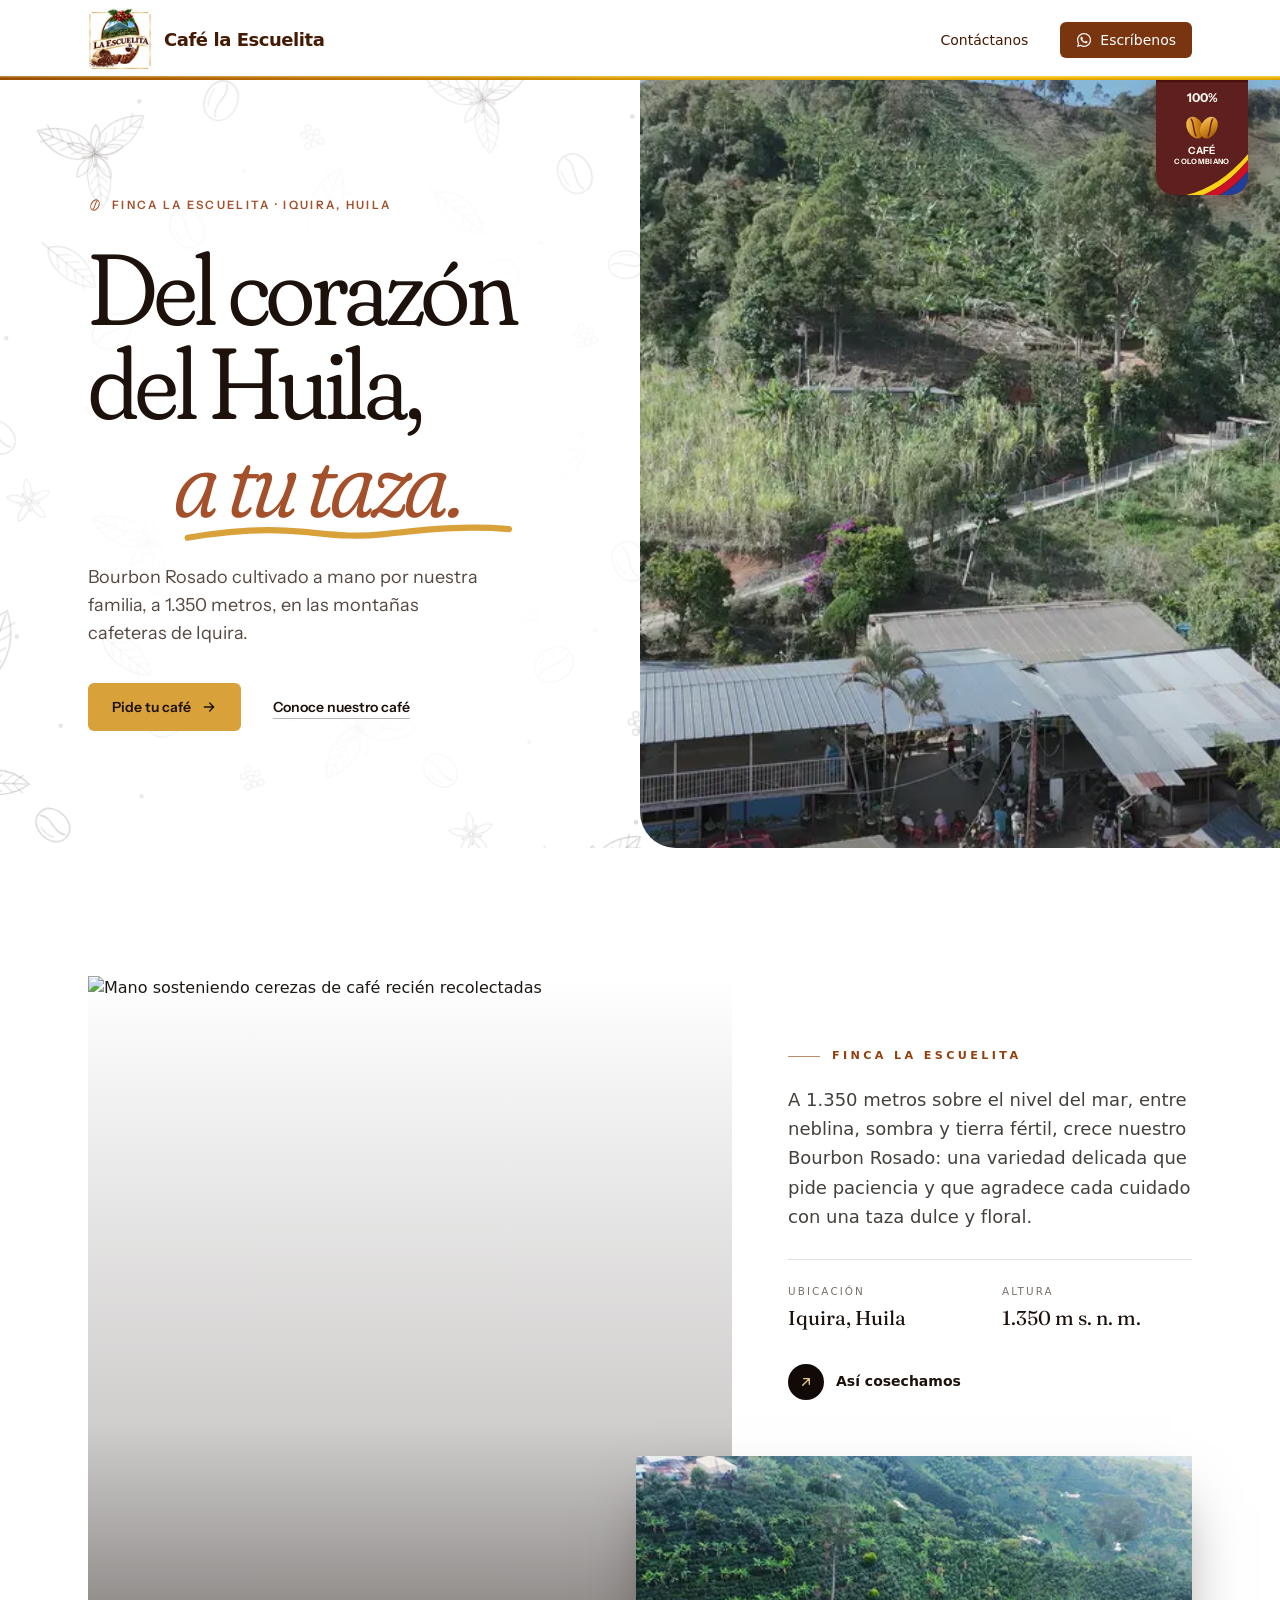
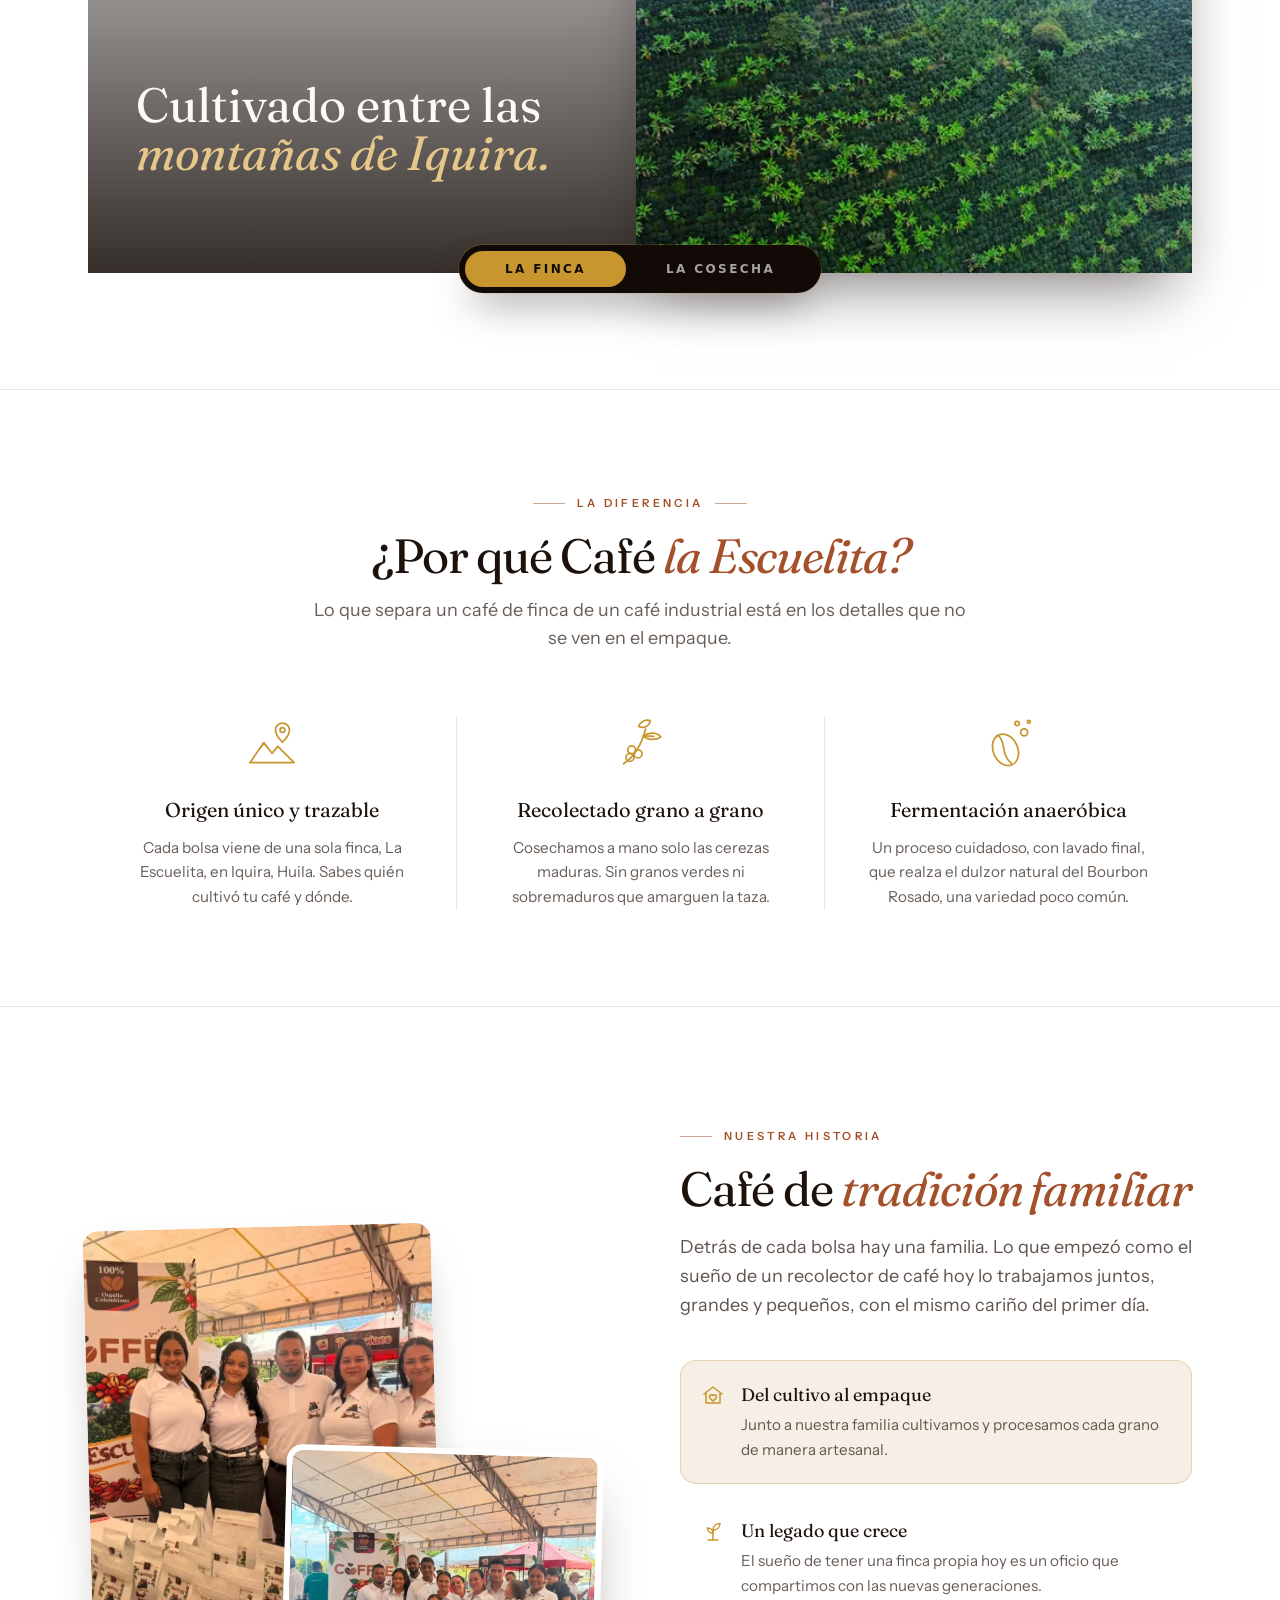
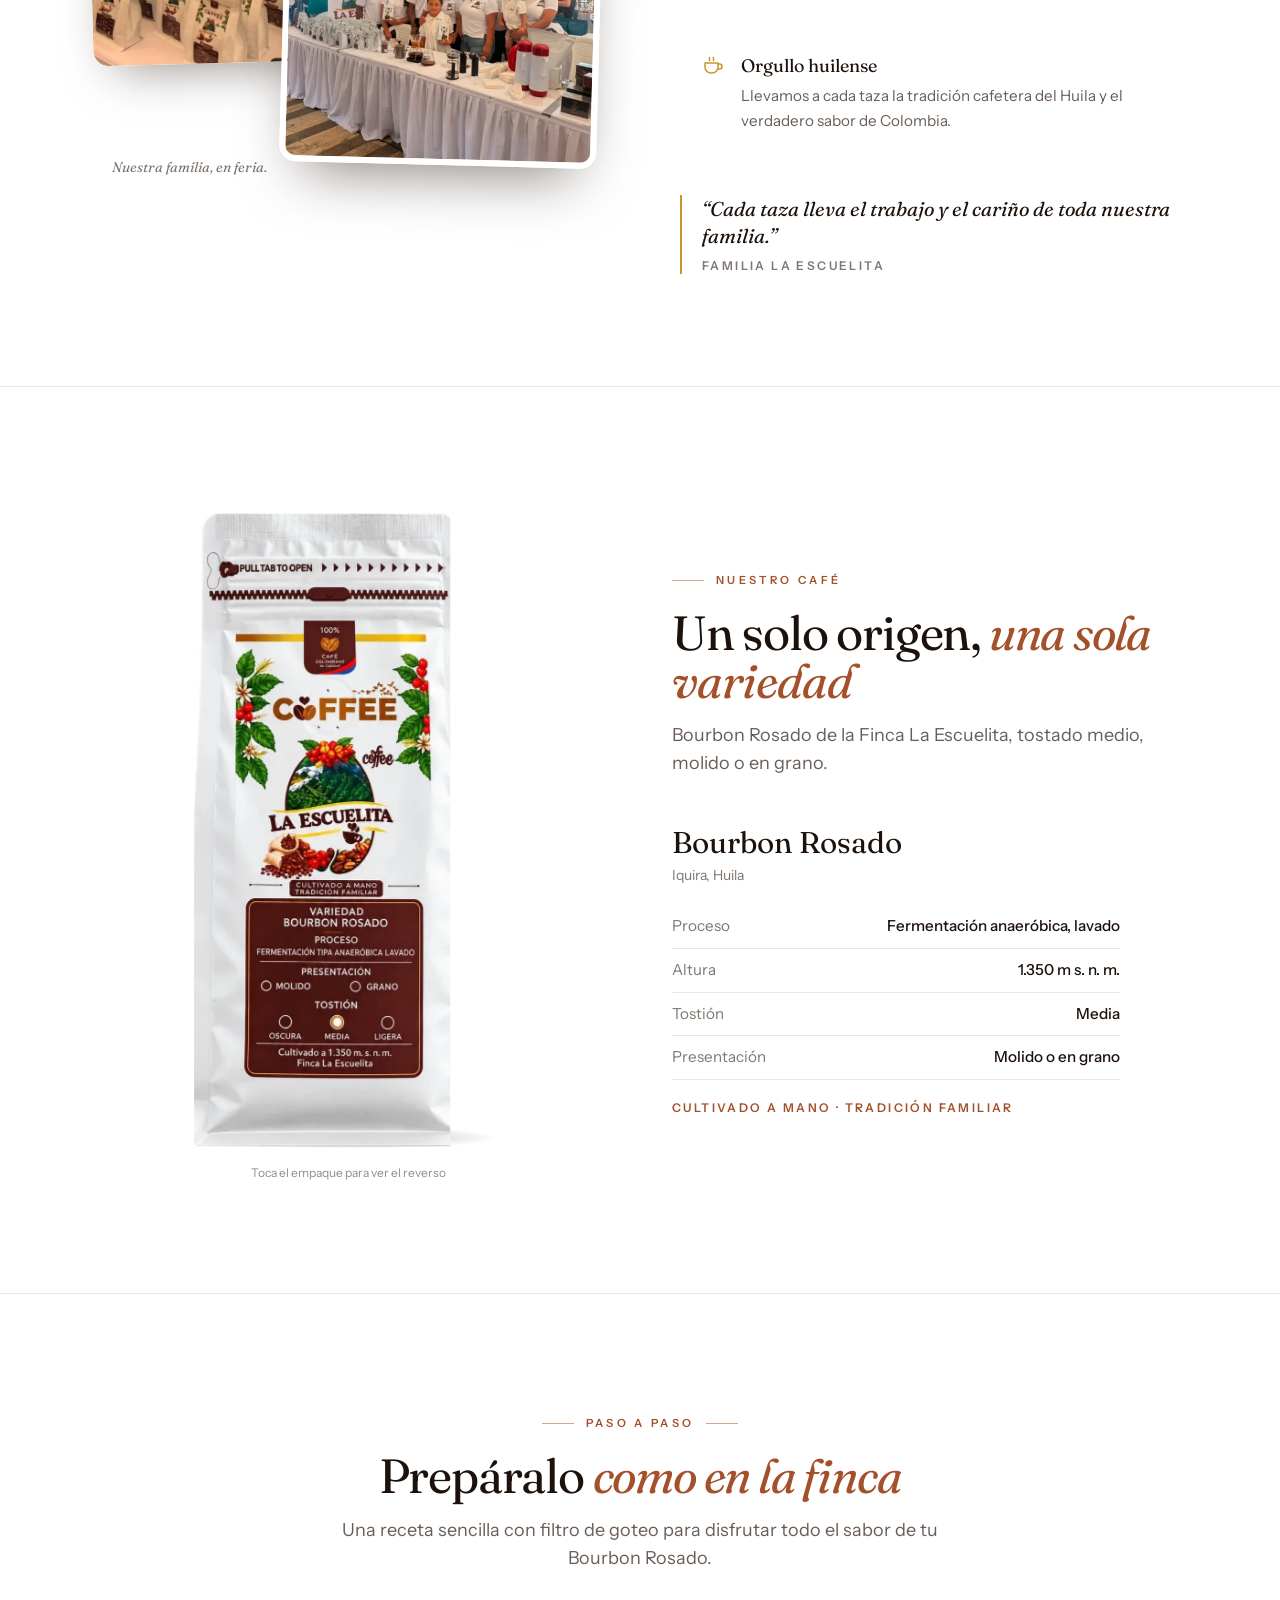
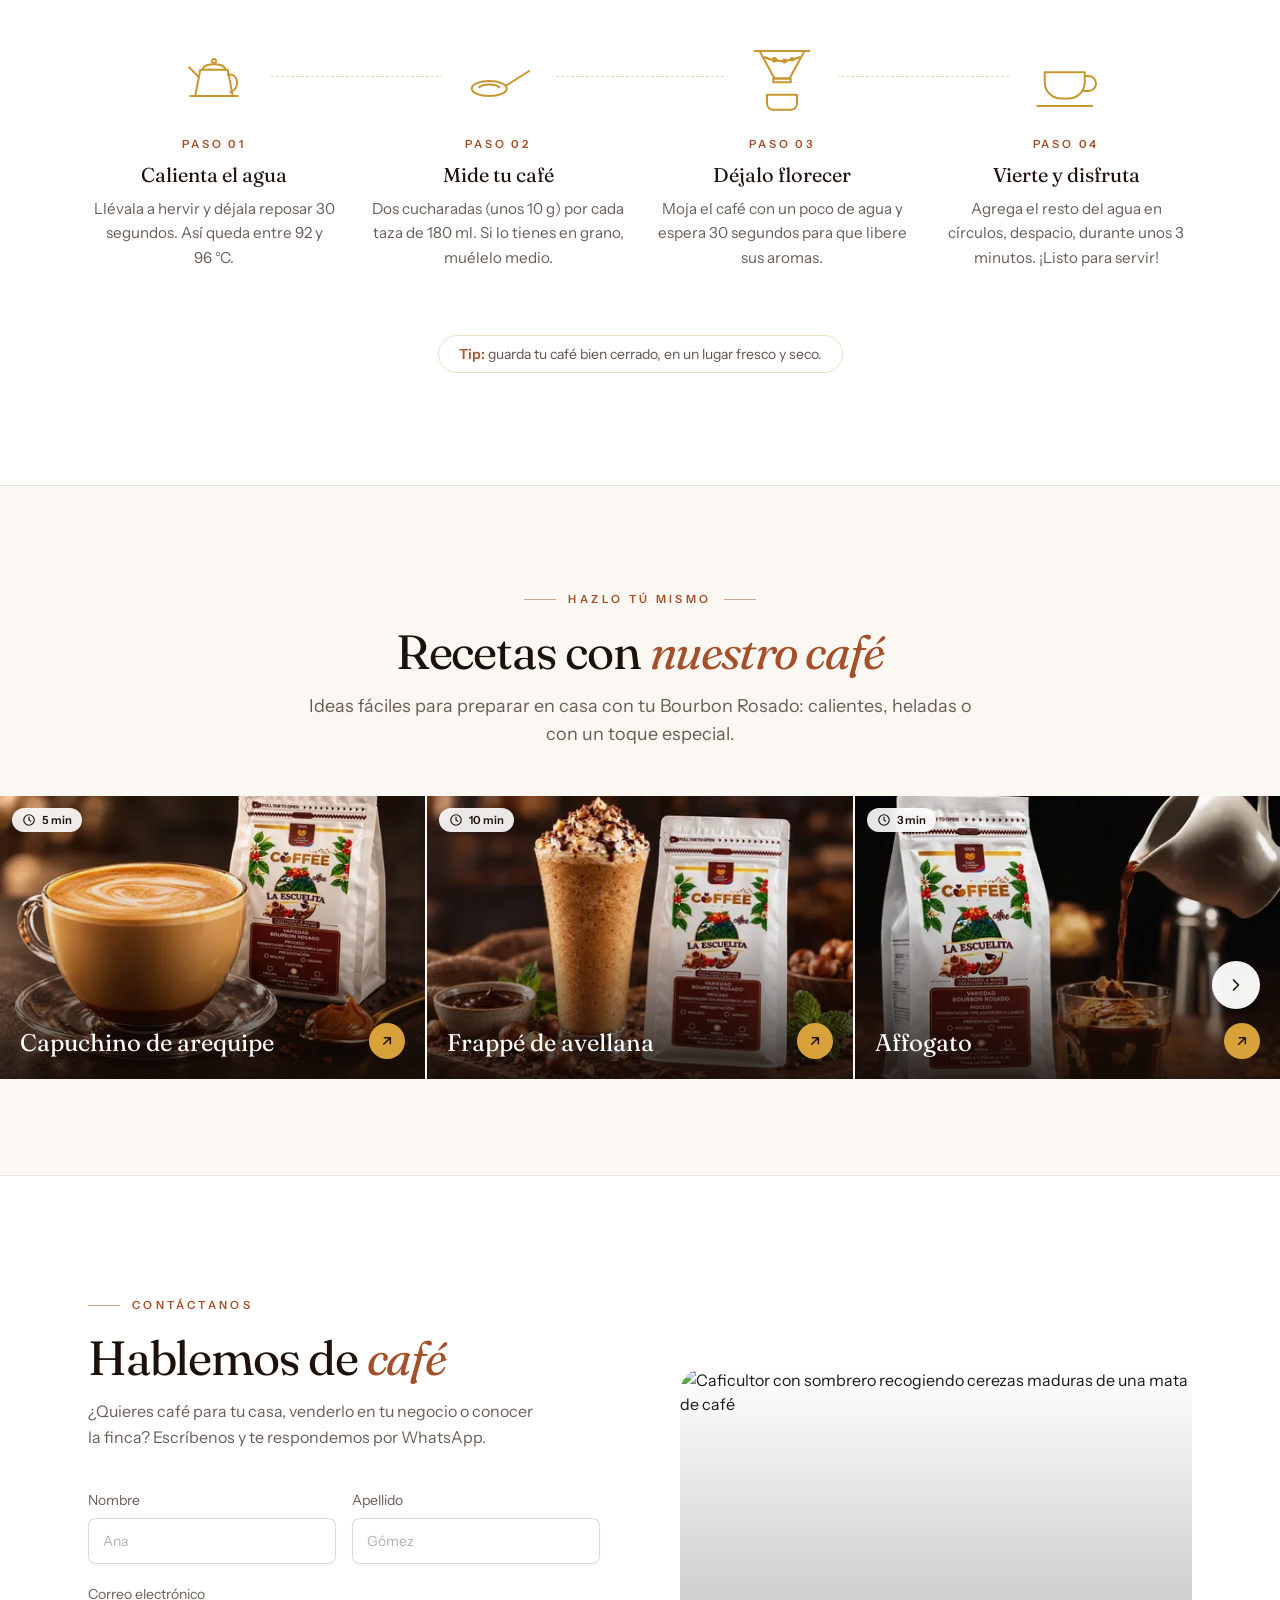
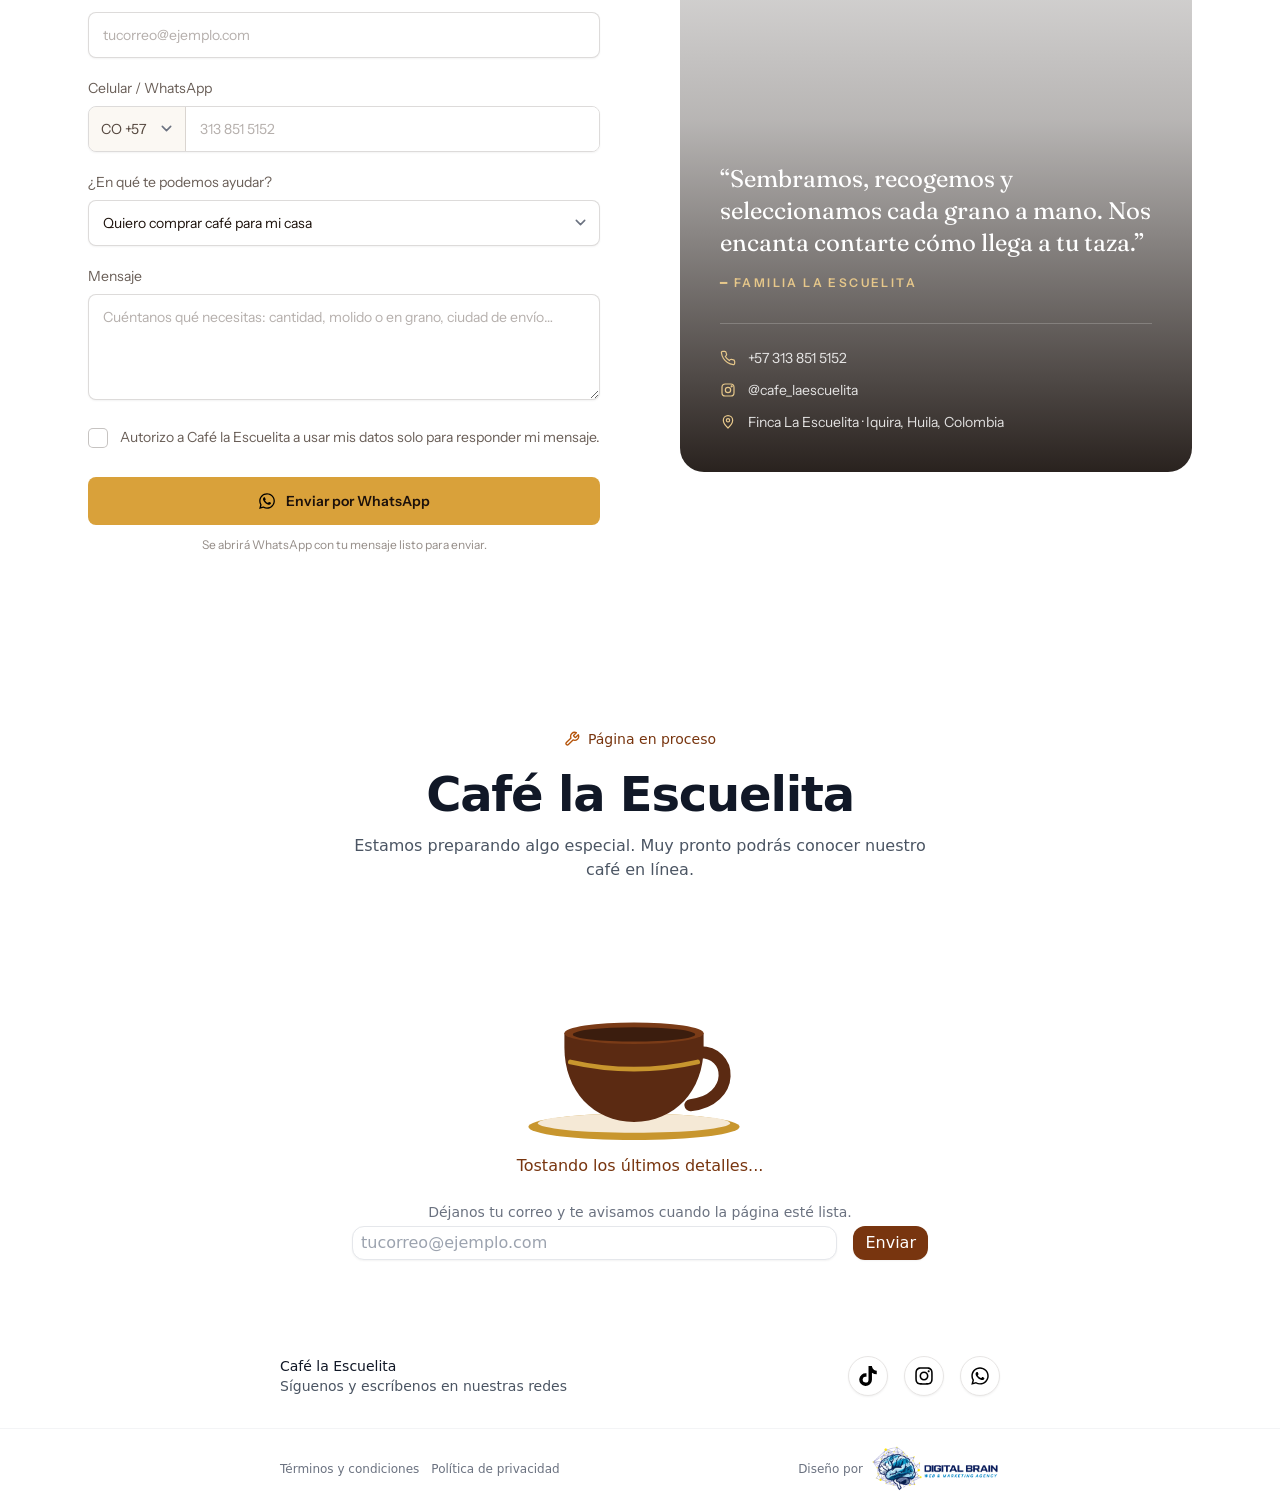
==== plantilla la escuelita/public/index.html @ 867473be "feat: sección "Contáctanos" con formulario y enlace en el menú - Nueva sección después de las receta" ====
<!doctype html>
<html lang="es">

<head>
    <meta charset="utf-8" />
    <meta name="viewport" content="width=device-width,initial-scale=1" />
    <title>Café la Escuelita — Página en proceso</title>
    <meta name="description"
        content="Café la Escuelita. Nuestra página está en proceso, muy pronto estaremos en línea." />
    <meta name="theme-color" content="#78350f" />
    <link rel="canonical" href="https://cafelaescuelita.site/" />
    <link rel="icon" type="image/png" href="./assets/images/favicon.png?v=e731b4c83d" />
    <link rel="apple-touch-icon" href="./assets/images/apple-touch-icon.png?v=aecf07cb11" />

    <!-- Vista previa al compartir el enlace (WhatsApp, Facebook, etc.) -->
    <meta property="og:type" content="website" />
    <meta property="og:locale" content="es_CO" />
    <meta property="og:site_name" content="Café la Escuelita" />
    <meta property="og:title" content="Café la Escuelita — Del corazón del Huila, a tu taza" />
    <meta property="og:description"
        content="Bourbon Rosado cultivado a mano por nuestra familia, a 1.350 metros, en las montañas cafeteras de Iquira, Huila." />
    <meta property="og:url" content="https://cafelaescuelita.site/" />
    <meta property="og:image" content="https://cafelaescuelita.site/assets/images/compartir.jpg" />
    <meta property="og:image:width" content="1200" />
    <meta property="og:image:height" content="630" />
    <meta name="twitter:card" content="summary_large_image" />

    <!-- CSS compilado con Tailwind (fuente: src/estilos.css → python construir.py) -->
    <link rel="stylesheet" href="./assets/css/estilos.css?v=1a3b6c1ccb" />

    <link rel="preconnect" href="https://images.unsplash.com" />
    <link rel="preconnect" href="https://fonts.googleapis.com" />
    <link rel="preconnect" href="https://fonts.gstatic.com" crossorigin />
    <link
        href="https://fonts.googleapis.com/css2?family=Fraunces:ital,opsz,wght,SOFT,WONK@0,9..144,300..700,0..100,0..1;1,9..144,300..600,0..100,0..1&family=Instrument+Sans:wght@400..700&display=swap"
        rel="stylesheet" />
    <!-- Imagen fija del video del banner: se pide de primera -->
    <link rel="preload" as="image" type="image/webp" fetchpriority="high" href="./assets/images/finca-video-poster.webp?v=b4d211dda1" />
</head>

<body
    class="antialiased text-stone-900 min-h-screen flex flex-col relative overflow-x-hidden bg-white">
    <!-- Barra de navegación -->
    <header class="sticky top-0 z-50 bg-white/90 backdrop-blur-md">
        <!-- Franja dorada, como la del empaque -->
        <div class="franja-dorada absolute inset-x-0 bottom-0 h-1" aria-hidden="true"></div>
        <nav class="mx-auto flex max-w-6xl items-center justify-between px-6 py-2">
            <a href="./" class="flex items-center gap-3" aria-label="Café la Escuelita, inicio">
                <img src="./assets/images/logo-web.webp?v=3f88972a7d" width="160" height="160" alt="Logo de Café la Escuelita"
                    class="h-14 w-14 object-contain mix-blend-multiply md:h-16 md:w-16" />
                <span class="hidden text-lg font-bold tracking-tight text-amber-950 sm:block">Café la Escuelita</span>
            </a>
            <div class="flex items-center gap-5 sm:gap-8">
                <a href="#contacto" class="text-sm font-medium text-amber-950 transition-colors hover:text-terracota-600">Contáctanos</a>
                <a href="https://wa.me/573138515152?text=Hola%2C%20quiero%20informaci%C3%B3n%20sobre%20Caf%C3%A9%20la%20Escuelita"
                    target="_blank" rel="noopener"
                    class="inline-flex items-center gap-2 rounded-md bg-amber-900 px-4 py-2 text-sm font-medium text-white transition-colors hover:bg-espresso-900">
                    <svg class="h-4 w-4" viewBox="0 0 448 512" fill="currentColor" aria-hidden="true">
                        <path
                            d="M380.9 97.1C339 55.1 283.2 32 223.9 32c-122.4 0-222 99.6-222 222 0 39.1 10.2 77.3 29.6 111L0 480l117.7-30.9c32.4 17.7 68.9 27 106.1 27h.1c122.3 0 224.1-99.6 224.1-222 0-59.3-25.2-115-67.1-157zm-157 341.6c-33.2 0-65.7-8.9-94-25.7l-6.7-4-69.8 18.3L72 359.2l-4.4-7c-18.5-29.4-28.2-63.3-28.2-98.2 0-101.7 82.8-184.5 184.6-184.5 49.3 0 95.6 19.2 130.4 54.1 34.8 34.9 56.2 81.2 56.1 130.5 0 101.8-84.9 184.6-186.6 184.6zm101.2-138.2c-5.5-2.8-32.8-16.2-37.9-18-5.1-1.9-8.8-2.8-12.5 2.8-3.7 5.6-14.3 18-17.6 21.8-3.2 3.7-6.5 4.2-12 1.4-32.6-16.3-54-29.1-75.5-66-5.7-9.8 5.7-9.1 16.3-30.3 1.8-3.7.9-6.9-.5-9.7-1.4-2.8-12.5-30.1-17.1-41.2-4.5-10.8-9.1-9.3-12.5-9.5-3.2-.2-6.9-.2-10.6-.2-3.7 0-9.7 1.4-14.8 6.9-5.1 5.6-19.4 19-19.4 46.3 0 27.3 19.9 53.7 22.6 57.4 2.8 3.7 39.1 59.7 94.8 83.8 35.2 15.2 49 16.5 66.6 13.9 10.7-1.6 32.8-13.4 37.4-26.4 4.6-13 4.6-24.1 3.2-26.4-1.3-2.5-5-3.9-10.5-6.6z" />
                    </svg>
                    Escríbenos
                </a>
            </div>
        </nav>
    </header>

    <!-- Banner principal -->
    <section aria-labelledby="hero-titulo" class="relative isolate overflow-hidden bg-white font-texto text-espresso-900">
        <!-- Fondo: granos, hojas y flores de café dibujados a línea -->
        <svg class="pointer-events-none absolute inset-0 -z-10 h-full w-full text-espresso-900/[0.2]" aria-hidden="true">
            <defs>
                <pattern id="patron-cafe" width="290" height="290" patternUnits="userSpaceOnUse" patternTransform="rotate(-8) scale(1.35)">
                    <g fill="none" stroke="currentColor" stroke-width="1" stroke-linecap="round" stroke-linejoin="round"><g transform="translate(62 64) rotate(0) scale(1)"><g transform="translate(0 0) rotate(-150) scale(0.85)"><path d="M0 0C10 -15 34 -17 54 0C34 15 10 13 0 0Z" /><path d="M-7 0L51 0" /><path d="M10 0Q15 -5 19 -8 M10 0Q15 5 19 8 M20 0Q25 -5 29 -8 M20 0Q25 5 29 8 M30 0Q35 -5 39 -8 M30 0Q35 5 39 8 M39 0Q44 -5 48 -8 M39 0Q44 5 48 8" opacity=".7" /></g><g transform="translate(0 0) rotate(-30) scale(0.85)"><path d="M0 0C10 -15 34 -17 54 0C34 15 10 13 0 0Z" /><path d="M-7 0L51 0" /><path d="M10 0Q15 -5 19 -8 M10 0Q15 5 19 8 M20 0Q25 -5 29 -8 M20 0Q25 5 29 8 M30 0Q35 -5 39 -8 M30 0Q35 5 39 8 M39 0Q44 -5 48 -8 M39 0Q44 5 48 8" opacity=".7" /></g><g transform="translate(0 0) rotate(90) scale(0.75)"><path d="M0 0C10 -15 34 -17 54 0C34 15 10 13 0 0Z" /><path d="M-7 0L51 0" /><path d="M10 0Q15 -5 19 -8 M10 0Q15 5 19 8 M20 0Q25 -5 29 -8 M20 0Q25 5 29 8 M30 0Q35 -5 39 -8 M30 0Q35 5 39 8 M39 0Q44 -5 48 -8 M39 0Q44 5 48 8" opacity=".7" /></g><g transform="translate(0 0) rotate(10) scale(0.9)"><path transform="rotate(0)" d="M0 -3C5 -8 5 -18 0 -24C-5 -18-5 -8 0 -3Z" /><path transform="rotate(72)" d="M0 -3C5 -8 5 -18 0 -24C-5 -18-5 -8 0 -3Z" /><path transform="rotate(144)" d="M0 -3C5 -8 5 -18 0 -24C-5 -18-5 -8 0 -3Z" /><path transform="rotate(216)" d="M0 -3C5 -8 5 -18 0 -24C-5 -18-5 -8 0 -3Z" /><path transform="rotate(288)" d="M0 -3C5 -8 5 -18 0 -24C-5 -18-5 -8 0 -3Z" /><path transform="rotate(36)" d="M0 -2L0 -9" /><circle transform="rotate(36)" cx="0" cy="-10" r="1" /><path transform="rotate(108)" d="M0 -2L0 -9" /><circle transform="rotate(108)" cx="0" cy="-10" r="1" /><path transform="rotate(180)" d="M0 -2L0 -9" /><circle transform="rotate(180)" cx="0" cy="-10" r="1" /><path transform="rotate(252)" d="M0 -2L0 -9" /><circle transform="rotate(252)" cx="0" cy="-10" r="1" /><path transform="rotate(324)" d="M0 -2L0 -9" /><circle transform="rotate(324)" cx="0" cy="-10" r="1" /><circle r="2.2" /></g></g><g transform="translate(160 38) rotate(32) scale(1)"><path d="M0 -15C9 -15 12 -6 12 0S9 15 0 15-12 6-12 0-9 -15 0 -15Z" /><path d="M-1 -13C5 -6-5 5 1 13" /><path d="M-8 -6C-9 -2-9 3-7 7" opacity=".6" /></g><g transform="translate(222 74) rotate(0) scale(1)"><circle cx="0" cy="0" r="2.3" /><circle cx="5" cy="-3" r="2.3" /><circle cx="-5" cy="-2" r="2.3" /><circle cx="2" cy="5" r="2.3" /><circle cx="-3" cy="6" r="2.3" /><circle cx="7" cy="4" r="2.3" /><circle cx="-1" cy="-7" r="2.3" /></g><g transform="translate(214 150) rotate(-62) scale(1.05)"><path d="M0 0C10 -15 34 -17 54 0C34 15 10 13 0 0Z" /><path d="M-7 0L51 0" /><path d="M10 0Q15 -5 19 -8 M10 0Q15 5 19 8 M20 0Q25 -5 29 -8 M20 0Q25 5 29 8 M30 0Q35 -5 39 -8 M30 0Q35 5 39 8 M39 0Q44 -5 48 -8 M39 0Q44 5 48 8" opacity=".7" /></g><g transform="translate(122 128) rotate(-18) scale(1)"><path d="M0 -15C9 -15 12 -6 12 0S9 15 0 15-12 6-12 0-9 -15 0 -15Z" /><path d="M-1 -13C5 -6-5 5 1 13" /><path d="M-8 -6C-9 -2-9 3-7 7" opacity=".6" /></g><g transform="translate(196 222) rotate(160) scale(0.95)"><g transform="translate(0 0) rotate(-150) scale(0.85)"><path d="M0 0C10 -15 34 -17 54 0C34 15 10 13 0 0Z" /><path d="M-7 0L51 0" /><path d="M10 0Q15 -5 19 -8 M10 0Q15 5 19 8 M20 0Q25 -5 29 -8 M20 0Q25 5 29 8 M30 0Q35 -5 39 -8 M30 0Q35 5 39 8 M39 0Q44 -5 48 -8 M39 0Q44 5 48 8" opacity=".7" /></g><g transform="translate(0 0) rotate(-30) scale(0.85)"><path d="M0 0C10 -15 34 -17 54 0C34 15 10 13 0 0Z" /><path d="M-7 0L51 0" /><path d="M10 0Q15 -5 19 -8 M10 0Q15 5 19 8 M20 0Q25 -5 29 -8 M20 0Q25 5 29 8 M30 0Q35 -5 39 -8 M30 0Q35 5 39 8 M39 0Q44 -5 48 -8 M39 0Q44 5 48 8" opacity=".7" /></g><g transform="translate(0 0) rotate(90) scale(0.75)"><path d="M0 0C10 -15 34 -17 54 0C34 15 10 13 0 0Z" /><path d="M-7 0L51 0" /><path d="M10 0Q15 -5 19 -8 M10 0Q15 5 19 8 M20 0Q25 -5 29 -8 M20 0Q25 5 29 8 M30 0Q35 -5 39 -8 M30 0Q35 5 39 8 M39 0Q44 -5 48 -8 M39 0Q44 5 48 8" opacity=".7" /></g><g transform="translate(0 0) rotate(10) scale(0.9)"><path transform="rotate(0)" d="M0 -3C5 -8 5 -18 0 -24C-5 -18-5 -8 0 -3Z" /><path transform="rotate(72)" d="M0 -3C5 -8 5 -18 0 -24C-5 -18-5 -8 0 -3Z" /><path transform="rotate(144)" d="M0 -3C5 -8 5 -18 0 -24C-5 -18-5 -8 0 -3Z" /><path transform="rotate(216)" d="M0 -3C5 -8 5 -18 0 -24C-5 -18-5 -8 0 -3Z" /><path transform="rotate(288)" d="M0 -3C5 -8 5 -18 0 -24C-5 -18-5 -8 0 -3Z" /><path transform="rotate(36)" d="M0 -2L0 -9" /><circle transform="rotate(36)" cx="0" cy="-10" r="1" /><path transform="rotate(108)" d="M0 -2L0 -9" /><circle transform="rotate(108)" cx="0" cy="-10" r="1" /><path transform="rotate(180)" d="M0 -2L0 -9" /><circle transform="rotate(180)" cx="0" cy="-10" r="1" /><path transform="rotate(252)" d="M0 -2L0 -9" /><circle transform="rotate(252)" cx="0" cy="-10" r="1" /><path transform="rotate(324)" d="M0 -2L0 -9" /><circle transform="rotate(324)" cx="0" cy="-10" r="1" /><circle r="2.2" /></g></g><g transform="translate(56 196) rotate(64) scale(1)"><path d="M0 -15C9 -15 12 -6 12 0S9 15 0 15-12 6-12 0-9 -15 0 -15Z" /><path d="M-1 -13C5 -6-5 5 1 13" /><path d="M-8 -6C-9 -2-9 3-7 7" opacity=".6" /></g><g transform="translate(112 248) rotate(0) scale(1)"><circle cx="0" cy="0" r="2.3" /><circle cx="5" cy="-3" r="2.3" /><circle cx="-5" cy="-2" r="2.3" /><circle cx="2" cy="5" r="2.3" /><circle cx="-3" cy="6" r="2.3" /><circle cx="7" cy="4" r="2.3" /><circle cx="-1" cy="-7" r="2.3" /></g><g transform="translate(252 262) rotate(-40) scale(0.9)"><path d="M0 -15C9 -15 12 -6 12 0S9 15 0 15-12 6-12 0-9 -15 0 -15Z" /><path d="M-1 -13C5 -6-5 5 1 13" /><path d="M-8 -6C-9 -2-9 3-7 7" opacity=".6" /></g><g transform="translate(18 128) rotate(48) scale(0.85)"><path d="M0 0C10 -15 34 -17 54 0C34 15 10 13 0 0Z" /><path d="M-7 0L51 0" /><path d="M10 0Q15 -5 19 -8 M10 0Q15 5 19 8 M20 0Q25 -5 29 -8 M20 0Q25 5 29 8 M30 0Q35 -5 39 -8 M30 0Q35 5 39 8 M39 0Q44 -5 48 -8 M39 0Q44 5 48 8" opacity=".7" /></g><g transform="translate(268 22) rotate(0) scale(0.7)"><path transform="rotate(0)" d="M0 -3C5 -8 5 -18 0 -24C-5 -18-5 -8 0 -3Z" /><path transform="rotate(72)" d="M0 -3C5 -8 5 -18 0 -24C-5 -18-5 -8 0 -3Z" /><path transform="rotate(144)" d="M0 -3C5 -8 5 -18 0 -24C-5 -18-5 -8 0 -3Z" /><path transform="rotate(216)" d="M0 -3C5 -8 5 -18 0 -24C-5 -18-5 -8 0 -3Z" /><path transform="rotate(288)" d="M0 -3C5 -8 5 -18 0 -24C-5 -18-5 -8 0 -3Z" /><path transform="rotate(36)" d="M0 -2L0 -9" /><circle transform="rotate(36)" cx="0" cy="-10" r="1" /><path transform="rotate(108)" d="M0 -2L0 -9" /><circle transform="rotate(108)" cx="0" cy="-10" r="1" /><path transform="rotate(180)" d="M0 -2L0 -9" /><circle transform="rotate(180)" cx="0" cy="-10" r="1" /><path transform="rotate(252)" d="M0 -2L0 -9" /><circle transform="rotate(252)" cx="0" cy="-10" r="1" /><path transform="rotate(324)" d="M0 -2L0 -9" /><circle transform="rotate(324)" cx="0" cy="-10" r="1" /><circle r="2.2" /></g><g transform="translate(150 200) rotate(100) scale(0.85)"><path d="M0 -15C9 -15 12 -6 12 0S9 15 0 15-12 6-12 0-9 -15 0 -15Z" /><path d="M-1 -13C5 -6-5 5 1 13" /><path d="M-8 -6C-9 -2-9 3-7 7" opacity=".6" /></g><circle cx="100" cy="30" r="1.1" /><circle cx="245" cy="120" r="1.1" /><circle cx="30" cy="250" r="1.1" /><circle cx="170" cy="92" r="1.1" /><circle cx="90" cy="175" r="1.1" /><circle cx="268" cy="190" r="1.1" /></g>
                </pattern>
            </defs>
            <rect width="100%" height="100%" fill="url(#patron-cafe)" />
        </svg>

        <div class="grid pb-10 lg:min-h-[min(48rem,calc(100svh-6.5rem))] lg:grid-cols-12 lg:pb-0">
            <!-- Texto -->
            <div
                class="velo-texto relative z-10 flex flex-col justify-center px-6 pb-12 pt-12 sm:pt-16 lg:col-span-6 lg:py-20 lg:pl-[calc(max(0px,(100vw-72rem)/2)+1.5rem)] lg:pr-12">
                <p class="aparecer flex items-center gap-2.5 text-[0.72rem] font-semibold uppercase tracking-[0.2em] text-terracota-600">
                    <svg class="h-3.5 w-3.5" viewBox="0 0 24 24" fill="none" stroke="currentColor" stroke-width="1.8"
                        stroke-linecap="round" aria-hidden="true">
                        <ellipse cx="12" cy="12" rx="6.5" ry="9.5" transform="rotate(28 12 12)" />
                        <path d="M8.4 19.6c3.6-3.4 3.4-9.6 7.2-15.2" />
                    </svg>
                    Finca La Escuelita · Iquira, Huila
                </p>

                <h1 id="hero-titulo"
                    class="titular aparecer retraso-1 mt-7 font-display text-[clamp(3.1rem,8.4vw,6.3rem)] font-[350] leading-[0.93] tracking-[-0.035em]">
                    Del corazón<br /> del Huila,
                    <span class="relative mt-1 block w-fit pl-[0.85em] font-[330] italic text-terracota-600">
                        a tu taza.
                        <svg class="absolute -bottom-[0.18em] left-[0.95em] h-[0.22em] w-[88%] text-mostaza-500"
                            viewBox="0 0 300 18" fill="none" preserveAspectRatio="none" aria-hidden="true">
                            <path d="M3 12c38-6 70-8 104-5 26 2 44 5 76 2 40-4 74-7 114-4" stroke="currentColor"
                                stroke-width="5" stroke-linecap="round" />
                        </svg>
                    </span>
                </h1>

                <p class="aparecer retraso-2 mt-9 max-w-[34ch] text-[1.05rem] leading-relaxed text-espresso-800/80 sm:text-lg">
                    Bourbon Rosado cultivado a mano por nuestra familia, a 1.350 metros, en las montañas cafeteras
                    de Iquira.
                </p>

                <div class="aparecer retraso-3 mt-9 flex flex-wrap items-center gap-x-8 gap-y-4">
                    <a href="https://wa.me/573138515152?text=Hola%2C%20quiero%20pedir%20Caf%C3%A9%20la%20Escuelita"
                        target="_blank" rel="noopener"
                        class="group inline-flex items-center gap-2.5 rounded-md bg-mostaza-500 px-6 py-3.5 text-sm font-semibold text-espresso-900 transition-colors hover:bg-mostaza-400 focus-visible:outline-none focus-visible:ring-2 focus-visible:ring-espresso-900 focus-visible:ring-offset-2 focus-visible:ring-offset-white">
                        Pide tu café
                        <svg class="h-4 w-4 transition-transform group-hover:translate-x-0.5" viewBox="0 0 24 24"
                            fill="none" stroke="currentColor" stroke-width="2" stroke-linecap="round"
                            stroke-linejoin="round" aria-hidden="true">
                            <path d="M5 12h14M13 6l6 6-6 6" />
                        </svg>
                    </a>
                    <a href="#nuestro-cafe"
                        class="text-sm font-semibold text-espresso-900 underline decoration-espresso-900/30 decoration-1 underline-offset-[6px] transition-colors hover:text-terracota-600 hover:decoration-terracota-600">
                        Conoce nuestro café
                    </a>
                </div>
            </div>

            <!-- Video de la finca -->
            <div class="aparecer retraso-2 relative z-10 lg:col-span-6">
                <div
                    class="relative mx-4 h-[25rem] overflow-hidden rounded-sm sm:mx-6 sm:h-[34rem] lg:mx-0 lg:h-full lg:rounded-none lg:rounded-bl-[2.25rem]">
                    <!-- Toma en dron de la finca, en loop (va y vuelve para que no se note el corte) -->
                    <video class="absolute inset-0 h-full w-full object-cover" autoplay muted loop playsinline preload="auto"
                        poster="./assets/images/finca-video-poster.webp?v=b4d211dda1"
                        aria-label="Vista aérea de la Finca La Escuelita entre cafetales, en Iquira, Huila">
                        <source src="./assets/video/finca.mp4?v=847031292f" type="video/mp4" />
                    </video>
                    <div class="absolute inset-0 bg-gradient-to-t from-espresso-900/25 via-transparent to-espresso-900/10" aria-hidden="true"></div>

                    <!-- Sello 100% café colombiano -->
                    <svg class="absolute right-5 top-0 z-10 w-[68px] drop-shadow-[0_8px_14px_rgba(63,9,4,0.35)] sm:right-8 sm:w-[84px] lg:w-[92px]"
                        viewBox="0 0 120 150" role="img" aria-label="100% café colombiano">
                        <defs>
                            <clipPath id="sello-forma">
                                <path d="M0 0H120V122Q120 150 92 150H28Q0 150 0 122Z" />
                            </clipPath>
                            <linearGradient id="sello-oro" x1="0" y1="0" x2="1" y2="1">
                                <stop offset="0" stop-color="#ffd36b" />
                                <stop offset=".5" stop-color="#d48b1c" />
                                <stop offset="1" stop-color="#8f4a0b" />
                            </linearGradient>
                        </defs>
                        <g clip-path="url(#sello-forma)">
                            <rect width="120" height="150" fill="#5d201e" />
                            <rect width="120" height="3" fill="#3f0904" opacity=".6" />
                            <path d="M30 152c34-6 64-24 92-58v8c-26 32-52 48-80 54z" fill="#fcd116" />
                            <path d="M42 156c28-6 56-22 80-54v14c-22 26-44 40-66 44z" fill="#ce1126" />
                            <path d="M56 160c22-4 46-18 66-44v40z" fill="#1f3f9a" />
                        </g>
                        <text x="60" y="29" text-anchor="middle" fill="#fff7ee" font-family="Instrument Sans, sans-serif"
                            font-size="16" font-weight="700">100%</text>
                        <!-- Corazón de granos -->
                        <g transform="translate(60 62)">
                            <ellipse cx="-9" cy="0" rx="10.5" ry="15" transform="rotate(-28 -9 0)" fill="url(#sello-oro)" />
                            <ellipse cx="9" cy="0" rx="10.5" ry="15" transform="rotate(28 9 0)" fill="url(#sello-oro)" />
                            <path d="M-14 -11c4 6 2 14 6 22M14 -11c-4 6-2 14-6 22" stroke="#5d201e" stroke-width="1.8"
                                fill="none" stroke-linecap="round" />
                        </g>
                        <text x="60" y="97" text-anchor="middle" fill="#fff7ee" font-family="Instrument Sans, sans-serif"
                            font-size="13" font-weight="700" letter-spacing=".5">CAFÉ</text>
                        <text x="60" y="110" text-anchor="middle" fill="#fff7ee" font-family="Instrument Sans, sans-serif"
                            font-size="9.6" font-weight="700" letter-spacing=".4">COLOMBIANO</text>
                    </svg>
                </div>
            </div>
        </div>

    </section>

    <!-- La finca -->
    <!-- Fotos temporales de Unsplash (licencia libre): reemplazar por fotos reales de la Finca La Escuelita. -->
    <section id="finca" aria-labelledby="finca-titulo" class="relative scroll-mt-20 bg-white">
        <div class="mx-auto flex max-w-6xl flex-col px-6 py-20 md:py-28 lg:pb-24 lg:pt-32">
            <h2 id="finca-titulo" class="sr-only">Nuestra finca</h2>

            <!-- Pestañas -->
            <div role="tablist" aria-label="Conoce la finca"
                class="mx-auto mb-10 flex w-fit rounded-full bg-espresso-950 p-1.5 shadow-[0_20px_40px_-15px_rgba(18,10,6,0.6)] ring-1 ring-oro-500/20 lg:relative lg:z-20 lg:-mt-7 lg:mb-0">
                <button type="button" role="tab" id="tab-finca" aria-controls="panel-finca" aria-selected="true"
                    class="pestana rounded-full px-6 py-2.5 text-xs font-semibold uppercase tracking-[0.2em] transition sm:px-10">
                    La finca
                </button>
                <button type="button" role="tab" id="tab-cosecha" aria-controls="panel-cosecha" aria-selected="false"
                    tabindex="-1"
                    class="pestana rounded-full px-6 py-2.5 text-xs font-semibold uppercase tracking-[0.2em] transition sm:px-10">
                    La cosecha
                </button>
            </div>

            <div class="relative lg:order-first">
                <!-- Panel: La finca -->
                <div role="tabpanel" id="panel-finca" aria-labelledby="tab-finca" class="panel grid gap-10 lg:grid-cols-12 lg:gap-0">
                    <figure class="relative overflow-hidden lg:col-span-7">
                        <img src="https://images.unsplash.com/photo-1670758611084-e216510c5433?auto=format&fit=crop&w=1000&q=75"
                            srcset="https://images.unsplash.com/photo-1670758611084-e216510c5433?auto=format&fit=crop&w=640&q=75 640w,
                                    https://images.unsplash.com/photo-1670758611084-e216510c5433?auto=format&fit=crop&w=1000&q=75 1000w,
                                    https://images.unsplash.com/photo-1670758611084-e216510c5433?auto=format&fit=crop&w=1400&q=75 1400w"
                            sizes="(min-width: 1152px) 672px, (min-width: 1024px) 58vw, 100vw"
                            alt="Mano sosteniendo cerezas de café recién recolectadas" width="1400" height="1600" loading="lazy" decoding="async"
                            class="foto aspect-[4/5] h-full w-full object-cover lg:aspect-[7/8]" />
                        <div class="absolute inset-0 bg-gradient-to-t from-espresso-950/85 via-espresso-950/20 to-transparent"></div>
                        <figcaption class="absolute inset-x-0 bottom-0 p-8 text-center sm:p-12 lg:pb-24 lg:pl-12 lg:pr-36 lg:text-left">
                            <p class="font-display text-3xl font-normal leading-[1.08] text-stone-50 sm:text-4xl lg:text-5xl">
                                Cultivado entre las <em class="italic text-oro-300">montañas de Iquira.</em>
                            </p>
                        </figcaption>
                    </figure>

                    <div class="flex flex-col lg:col-span-5">
                        <div class="lg:pl-14 lg:pt-16">
                            <p class="inline-flex items-center gap-3 text-[0.7rem] font-semibold uppercase tracking-[0.3em] text-amber-800">
                                <span class="h-px w-8 bg-amber-800/60"></span>Finca La Escuelita
                            </p>
                            <p class="mt-5 text-lg leading-relaxed text-stone-700">
                                A 1.350 metros sobre el nivel del mar, entre neblina, sombra y tierra fértil, crece
                                nuestro Bourbon Rosado: una variedad delicada que pide paciencia y que agradece cada
                                cuidado con una taza dulce y floral.
                            </p>
                            <dl class="mt-7 grid grid-cols-2 gap-6 border-t border-stone-300/70 pt-6">
                                <div>
                                    <dt class="text-[0.65rem] uppercase tracking-[0.2em] text-stone-500">Ubicación</dt>
                                    <dd class="mt-1 font-display text-xl text-espresso-900">Iquira, Huila</dd>
                                </div>
                                <div>
                                    <dt class="text-[0.65rem] uppercase tracking-[0.2em] text-stone-500">Altura</dt>
                                    <dd class="mt-1 font-display text-xl text-espresso-900">1.350 m s. n. m.</dd>
                                </div>
                            </dl>
                            <button type="button" data-ir="cosecha"
                                class="group mt-8 inline-flex items-center gap-3 text-sm font-semibold text-espresso-900">
                                <span class="flex h-9 w-9 items-center justify-center rounded-full bg-espresso-950 text-oro-300 transition group-hover:bg-oro-500 group-hover:text-espresso-950">
                                    <svg class="h-4 w-4 -rotate-45 transition group-hover:rotate-0" viewBox="0 0 24 24" fill="none" stroke="currentColor" stroke-width="2" stroke-linecap="round" stroke-linejoin="round" aria-hidden="true"><path d="M5 12h14M13 6l6 6-6 6" /></svg>
                                </span>
                                <span class="border-b border-transparent transition group-hover:border-espresso-900">Así cosechamos</span>
                            </button>
                        </div>
                        <figure class="relative z-10 ml-auto mt-10 w-4/5 shadow-[0_30px_60px_-20px_rgba(18,10,6,0.55)] lg:-ml-24 lg:mr-0 lg:mt-14 lg:w-[calc(100%+6rem)]">
                            <img src="./assets/images/finca-1280.webp?v=91c8f4c201"
                                srcset="./assets/images/finca-640.webp?v=1583e50520 640w, ./assets/images/finca-1280.webp?v=91c8f4c201 1280w"
                                sizes="(min-width: 1152px) 576px, (min-width: 1024px) 50vw, 80vw"
                                alt="Vista aérea de los cafetales de la Finca La Escuelita" width="1280" height="720" loading="lazy" decoding="async"
                                class="foto aspect-[4/3] w-full object-cover" />
                        </figure>
                    </div>
                </div>

                <!-- Panel: La cosecha -->
                <div role="tabpanel" id="panel-cosecha" aria-labelledby="tab-cosecha" hidden
                    class="panel grid gap-10 lg:grid-cols-12 lg:gap-0">
                    <figure class="relative overflow-hidden lg:col-span-7">
                        <img src="https://images.unsplash.com/photo-1642613630414-1d9938f4fe02?auto=format&fit=crop&w=1000&q=75"
                            srcset="https://images.unsplash.com/photo-1642613630414-1d9938f4fe02?auto=format&fit=crop&w=640&q=75 640w,
                                    https://images.unsplash.com/photo-1642613630414-1d9938f4fe02?auto=format&fit=crop&w=1000&q=75 1000w,
                                    https://images.unsplash.com/photo-1642613630414-1d9938f4fe02?auto=format&fit=crop&w=1400&q=75 1400w"
                            sizes="(min-width: 1152px) 672px, (min-width: 1024px) 58vw, 100vw"
                            alt="Recolección manual de cerezas de café" width="1400" height="1600" loading="lazy" decoding="async"
                            class="foto aspect-[4/5] h-full w-full object-cover lg:aspect-[7/8]" />
                        <div class="absolute inset-0 bg-gradient-to-t from-espresso-950/85 via-espresso-950/20 to-transparent"></div>
                        <figcaption class="absolute inset-x-0 bottom-0 p-8 text-center sm:p-12 lg:pb-24 lg:pl-12 lg:pr-36 lg:text-left">
                            <p class="font-display text-3xl font-normal leading-[1.08] text-stone-50 sm:text-4xl lg:text-5xl">
                                Cada grano, <em class="italic text-oro-300">recogido a mano.</em>
                            </p>
                        </figcaption>
                    </figure>

                    <div class="flex flex-col lg:col-span-5">
                        <div class="lg:pl-14 lg:pt-16">
                            <p class="inline-flex items-center gap-3 text-[0.7rem] font-semibold uppercase tracking-[0.3em] text-amber-800">
                                <span class="h-px w-8 bg-amber-800/60"></span>Tradición familiar
                            </p>
                            <p class="mt-5 text-lg leading-relaxed text-stone-700">
                                Recolectamos solo las cerezas en su punto, una por una. Luego viene una fermentación
                                anaeróbica y un lavado cuidadoso que resaltan su dulzor natural. Es el oficio con el que
                                empezó esta historia familiar, y el que hoy nos permite llevar el verdadero sabor de
                                Colombia a tu taza.
                            </p>
                            <dl class="mt-7 grid grid-cols-2 gap-6 border-t border-stone-300/70 pt-6">
                                <div>
                                    <dt class="text-[0.65rem] uppercase tracking-[0.2em] text-stone-500">Recolección</dt>
                                    <dd class="mt-1 font-display text-xl text-espresso-900">Manual, selectiva</dd>
                                </div>
                                <div>
                                    <dt class="text-[0.65rem] uppercase tracking-[0.2em] text-stone-500">Proceso</dt>
                                    <dd class="mt-1 font-display text-xl text-espresso-900">Anaeróbico, lavado</dd>
                                </div>
                            </dl>
                            <button type="button" data-ir="finca"
                                class="group mt-8 inline-flex items-center gap-3 text-sm font-semibold text-espresso-900">
                                <span class="flex h-9 w-9 items-center justify-center rounded-full bg-espresso-950 text-oro-300 transition group-hover:bg-oro-500 group-hover:text-espresso-950">
                                    <svg class="h-4 w-4 -rotate-45 transition group-hover:rotate-0" viewBox="0 0 24 24" fill="none" stroke="currentColor" stroke-width="2" stroke-linecap="round" stroke-linejoin="round" aria-hidden="true"><path d="M5 12h14M13 6l6 6-6 6" /></svg>
                                </span>
                                <span class="border-b border-transparent transition group-hover:border-espresso-900">Conoce la finca</span>
                            </button>
                        </div>
                        <figure class="relative z-10 ml-auto mt-10 w-4/5 shadow-[0_30px_60px_-20px_rgba(18,10,6,0.55)] lg:-ml-24 lg:mr-0 lg:mt-14 lg:w-[calc(100%+6rem)]">
                            <img src="./assets/images/cafe-720.webp?v=c85dee90b2"
                                srcset="./assets/images/cafe-480.webp?v=fe53fa2d72 480w, ./assets/images/cafe-720.webp?v=c85dee90b2 720w"
                                sizes="(min-width: 1152px) 576px, (min-width: 1024px) 50vw, 80vw"
                                alt="Racimos de cerezas de café madurando en la planta" width="720" height="540" loading="lazy" decoding="async"
                                class="foto aspect-[4/3] w-full object-cover" />
                        </figure>
                    </div>
                </div>
            </div>
        </div>
    </section>

    <!-- Por qué nuestro café -->
    <section aria-labelledby="porque-titulo" class="border-y border-espresso-900/10 bg-white font-texto">
        <div class="mx-auto max-w-6xl px-6 py-20 md:py-24">
            <div class="mx-auto max-w-2xl text-center">
                <p class="inline-flex items-center gap-3 text-[0.7rem] font-semibold uppercase tracking-[0.3em] text-terracota-600">
                    <span class="h-px w-8 bg-terracota-600/50"></span>La diferencia<span class="h-px w-8 bg-terracota-600/50"></span>
                </p>
                <h2 id="porque-titulo" class="mt-5 font-display text-4xl font-normal leading-tight tracking-tight text-espresso-900 md:text-5xl">
                    ¿Por qué Café <em class="whitespace-nowrap italic text-terracota-600">la Escuelita?</em>
                </h2>
                <p class="mt-4 text-base leading-relaxed text-espresso-800/70 md:text-lg">
                    Lo que separa un café de finca de un café industrial está en los detalles que no se ven en el
                    empaque.
                </p>
            </div>

            <ul class="revelar mt-16 grid gap-12 md:grid-cols-3 md:gap-0 md:divide-x md:divide-espresso-900/10">
                <li class="revelar-item px-4 text-center md:px-10" style="--i:0">
                    <svg class="mx-auto h-14 w-14 text-oro-500" viewBox="0 0 48 48" fill="none" stroke="currentColor"
                        stroke-width="1.5" stroke-linecap="round" stroke-linejoin="round" aria-hidden="true">
                        <path pathLength="1" d="M5 40l12-17 7 9 5-6 14 14z" />
                        <path pathLength="1" d="M14 27.5l3-4.5 3 4" />
                        <path pathLength="1" d="M33 6a6 6 0 0 1 6 6c0 4.6-6 10.5-6 10.5S27 16.6 27 12a6 6 0 0 1 6-6z" />
                        <circle pathLength="1" cx="33" cy="12" r="2.1" />
                    </svg>
                    <h3 class="mt-6 font-display text-xl text-espresso-900">Origen único y trazable</h3>
                    <p class="mx-auto mt-3 max-w-[30ch] text-[0.95rem] leading-relaxed text-espresso-800/70">
                        Cada bolsa viene de una sola finca, La Escuelita, en Iquira, Huila. Sabes quién cultivó tu café
                        y dónde.
                    </p>
                </li>
                <li class="revelar-item px-4 text-center md:px-10" style="--i:1">
                    <svg class="mx-auto h-14 w-14 text-oro-500" viewBox="0 0 48 48" fill="none" stroke="currentColor"
                        stroke-width="1.5" stroke-linecap="round" stroke-linejoin="round" aria-hidden="true">
                        <path pathLength="1" d="M9 41c8-5 15-15 19-30" />
                        <path pathLength="1" d="M26 17c5-3.5 12-3 15 1-5 3.2-11.5 2.7-15-1z" />
                        <path pathLength="1" d="M26 17l9 .4" />
                        <path pathLength="1" d="M22 9c1.5-4.5 6-6.5 10-5-.8 4.6-5.4 7-10 5z" />
                        <circle pathLength="1" cx="16" cy="29" r="3.4" />
                        <circle pathLength="1" cx="21.5" cy="32.5" r="3.4" />
                        <circle pathLength="1" cx="14.5" cy="35.5" r="3.4" />
                    </svg>
                    <h3 class="mt-6 font-display text-xl text-espresso-900">Recolectado grano a grano</h3>
                    <p class="mx-auto mt-3 max-w-[30ch] text-[0.95rem] leading-relaxed text-espresso-800/70">
                        Cosechamos a mano solo las cerezas maduras. Sin granos verdes ni sobremaduros que amarguen la
                        taza.
                    </p>
                </li>
                <li class="revelar-item px-4 text-center md:px-10" style="--i:2">
                    <svg class="mx-auto h-14 w-14 text-oro-500" viewBox="0 0 48 48" fill="none" stroke="currentColor"
                        stroke-width="1.5" stroke-linecap="round" stroke-linejoin="round" aria-hidden="true">
                        <ellipse pathLength="1" cx="21" cy="29" rx="10.5" ry="14" transform="rotate(-24 21 29)" />
                        <path pathLength="1" d="M15.5 17.5c6 5.5 1.5 16 10.5 23" />
                        <circle pathLength="1" cx="37" cy="14" r="3" />
                        <circle pathLength="1" cx="31" cy="6.5" r="1.8" />
                        <circle pathLength="1" cx="41" cy="5" r="1.3" />
                    </svg>
                    <h3 class="mt-6 font-display text-xl text-espresso-900">Fermentación anaeróbica</h3>
                    <p class="mx-auto mt-3 max-w-[30ch] text-[0.95rem] leading-relaxed text-espresso-800/70">
                        Un proceso cuidadoso, con lavado final, que realza el dulzor natural del Bourbon Rosado, una
                        variedad poco común.
                    </p>
                </li>
            </ul>
        </div>
    </section>

    <!-- Tradición familiar -->
    <section aria-labelledby="familia-titulo" class="overflow-hidden bg-white font-texto">
        <div class="mx-auto grid max-w-6xl items-center gap-16 px-6 py-20 md:py-28 lg:grid-cols-2 lg:gap-20">
            <!-- Fotos de la familia -->
            <div class="relative mx-auto w-full max-w-md lg:max-w-none">
                <figure class="relative w-[68%] -rotate-[1.5deg] overflow-hidden rounded-2xl shadow-[0_24px_50px_-24px_rgba(42,26,16,0.55)]">
                    <img src="./assets/images/familia-feria.webp?v=60a50393ac" width="890" height="891" loading="lazy"
                        alt="Parte de la familia de Café la Escuelita en su stand de feria, junto a las bolsas de café"
                        class="aspect-[4/5] w-full object-cover object-[45%_center]" />
                </figure>
                <figure class="relative z-10 -mt-[42%] ml-auto w-[62%] rotate-[1.5deg] overflow-hidden rounded-2xl border-[6px] border-white shadow-[0_28px_60px_-24px_rgba(42,26,16,0.6)]">
                    <img src="./assets/images/familia-stand.webp?v=10a3fd3016" width="883" height="858" loading="lazy"
                        alt="La familia de Café la Escuelita, grandes y pequeños, en su stand con métodos de preparación de café"
                        class="aspect-square w-full object-cover" />
                </figure>
                <p class="absolute -bottom-3 left-2 font-display text-sm italic text-espresso-800/60 sm:left-6">
                    Nuestra familia, en feria.
                </p>
            </div>

            <!-- Mensaje -->
            <div>
                <p class="inline-flex items-center gap-3 text-[0.7rem] font-semibold uppercase tracking-[0.3em] text-terracota-600">
                    <span class="h-px w-8 bg-terracota-600/50"></span>Nuestra historia
                </p>
                <h2 id="familia-titulo" class="mt-5 font-display text-4xl font-normal leading-[1.05] tracking-tight text-espresso-900 md:text-5xl">
                    Café de <em class="italic text-terracota-600">tradición familiar</em>
                </h2>
                <p class="mt-5 max-w-[46ch] text-lg leading-relaxed text-espresso-800/75">
                    Detrás de cada bolsa hay una familia. Lo que empezó como el sueño de un recolector de café hoy lo
                    trabajamos juntos, grandes y pequeños, con el mismo cariño del primer día.
                </p>

                <ul class="mt-10 space-y-3">
                    <li class="flex gap-4 rounded-2xl border border-oro-500/30 bg-crema-200/70 p-5">
                        <svg class="mt-0.5 h-6 w-6 shrink-0 text-oro-500" viewBox="0 0 24 24" fill="none" stroke="currentColor"
                            stroke-width="1.5" stroke-linecap="round" stroke-linejoin="round" aria-hidden="true">
                            <path d="M3 11l9-7 9 7" /><path d="M5 9.5V20h14V9.5" />
                            <path d="M12 18s-3.5-2.1-3.5-4.4a1.9 1.9 0 0 1 3.5-1 1.9 1.9 0 0 1 3.5 1C15.5 15.9 12 18 12 18z" />
                        </svg>
                        <div>
                            <h3 class="font-display text-lg text-espresso-900">Del cultivo al empaque</h3>
                            <p class="mt-1 text-[0.95rem] leading-relaxed text-espresso-800/70">Junto a nuestra familia
                                cultivamos y procesamos cada grano de manera artesanal.</p>
                        </div>
                    </li>
                    <li class="flex gap-4 rounded-2xl border border-transparent p-5 transition-colors hover:border-oro-500/30 hover:bg-crema-200/70">
                        <svg class="mt-0.5 h-6 w-6 shrink-0 text-oro-500" viewBox="0 0 24 24" fill="none" stroke="currentColor"
                            stroke-width="1.5" stroke-linecap="round" stroke-linejoin="round" aria-hidden="true">
                            <path d="M12 21V11" /><path d="M12 11c0-4 3-6.5 7-6.5 0 4-3 6.5-7 6.5z" />
                            <path d="M12 14c0-3-2.3-5-5.5-5 0 3 2.3 5 5.5 5z" /><path d="M7 21h10" />
                        </svg>
                        <div>
                            <h3 class="font-display text-lg text-espresso-900">Un legado que crece</h3>
                            <p class="mt-1 text-[0.95rem] leading-relaxed text-espresso-800/70">El sueño de tener una finca
                                propia hoy es un oficio que compartimos con las nuevas generaciones.</p>
                        </div>
                    </li>
                    <li class="flex gap-4 rounded-2xl border border-transparent p-5 transition-colors hover:border-oro-500/30 hover:bg-crema-200/70">
                        <svg class="mt-0.5 h-6 w-6 shrink-0 text-oro-500" viewBox="0 0 24 24" fill="none" stroke="currentColor"
                            stroke-width="1.5" stroke-linecap="round" stroke-linejoin="round" aria-hidden="true">
                            <path d="M4 9h13v4a6 6 0 0 1-6 6h-1a6 6 0 0 1-6-6z" /><path d="M17 10h1.5a2.5 2.5 0 0 1 0 5H17" />
                            <path d="M8.5 3.5c-.8 1 .8 1.8 0 3M12.5 3.5c-.8 1 .8 1.8 0 3" />
                        </svg>
                        <div>
                            <h3 class="font-display text-lg text-espresso-900">Orgullo huilense</h3>
                            <p class="mt-1 text-[0.95rem] leading-relaxed text-espresso-800/70">Llevamos a cada taza la
                                tradición cafetera del Huila y el verdadero sabor de Colombia.</p>
                        </div>
                    </li>
                </ul>

                <blockquote class="mt-10 border-l-2 border-oro-500 pl-5">
                    <p class="font-display text-xl italic leading-snug text-espresso-900">“Cada taza lleva el trabajo y
                        el cariño de toda nuestra familia.”</p>
                    <footer class="mt-2 text-xs font-semibold uppercase tracking-[0.2em] text-espresso-800/60">Familia La Escuelita</footer>
                </blockquote>
            </div>
        </div>
    </section>

    <!-- Nuestro café: empaque en 3D con su ficha técnica -->
    <section id="nuestro-cafe" aria-labelledby="nuestro-cafe-titulo" class="scroll-mt-20 border-t border-espresso-900/10 bg-white font-texto">
        <div class="mx-auto grid max-w-6xl items-center gap-x-16 gap-y-12 px-6 py-20 md:py-28 lg:grid-cols-2">
            <div class="mx-auto max-w-xl text-center lg:col-start-2 lg:mx-0 lg:self-end lg:text-left">
                <p class="inline-flex items-center gap-3 text-[0.7rem] font-semibold uppercase tracking-[0.3em] text-terracota-600">
                    <span class="h-px w-8 bg-terracota-600/50"></span>Nuestro café<span class="h-px w-8 bg-terracota-600/50 lg:hidden"></span>
                </p>
                <h2 id="nuestro-cafe-titulo" class="mt-5 font-display text-4xl font-normal leading-tight tracking-tight text-espresso-900 md:text-5xl">
                    Un solo origen, <em class="italic text-terracota-600">una sola variedad</em>
                </h2>
                <p class="mt-4 text-base leading-relaxed text-espresso-800/70 md:text-lg">
                    Bourbon Rosado de la Finca La Escuelita, tostado medio, molido o en grano.
                </p>
            </div>

            <div class="flex flex-col items-center text-center lg:col-start-1 lg:row-span-2 lg:row-start-1">
                <div class="escena-3d">
                    <button type="button" class="bolsa-3d" aria-pressed="false"
                        aria-label="Empaque de Café la Escuelita, Bourbon Rosado. Toca para ver el reverso">
                        <span class="giro">
                            <span class="volteo">
                                <span class="cara cara-frente" style="--mascara: url(/assets/images/empaque-frente.webp?v=e3cea6c623)">
                                    <img src="./assets/images/empaque-frente.webp?v=e3cea6c623" width="560" height="1331" loading="lazy"
                                        alt="" />
                                </span>
                                <span class="cara cara-reverso" style="--mascara: url(/assets/images/empaque-reverso.webp?v=17f26f6f97)">
                                    <img src="./assets/images/empaque-reverso.webp?v=17f26f6f97" width="560" height="1447" loading="lazy"
                                        alt="" />
                                </span>
                                <span class="costado costado-izq" aria-hidden="true">
                                    <svg viewBox="0 0 100 1000" preserveAspectRatio="none">
                                        <path d="M0 90 L50 165 L100 90" />
                                        <path d="M50 165 V990" />
                                        <path d="M0 960 L50 990 L100 960" opacity=".5" />
                                    </svg>
                                </span>
                                <span class="costado costado-der" aria-hidden="true">
                                    <svg viewBox="0 0 100 1000" preserveAspectRatio="none">
                                        <path d="M0 90 L50 165 L100 90" />
                                        <path d="M50 165 V990" />
                                        <path d="M0 960 L50 990 L100 960" opacity=".5" />
                                    </svg>
                                </span>
                            </span>
                        </span>
                    </button>
                    <span class="sombra-3d" aria-hidden="true"></span>
                </div>
                <p class="mt-4 text-xs text-espresso-800/50">Toca el empaque para ver el reverso</p>
            </div>

            <div class="mx-auto w-full max-w-sm text-center lg:col-start-2 lg:mx-0 lg:max-w-md lg:self-start lg:text-left">
                <h3 class="font-display text-3xl text-espresso-900">Bourbon Rosado</h3>
                <p class="mt-1 text-sm text-espresso-800/60">Iquira, Huila</p>
                <dl class="mt-5 w-full text-[0.95rem]">
                    <div class="flex items-baseline justify-between gap-4 border-b border-espresso-900/10 py-2.5">
                        <dt class="text-espresso-800/60">Proceso</dt>
                        <dd class="text-right font-medium text-espresso-900">Fermentación anaeróbica, lavado</dd>
                    </div>
                    <div class="flex items-baseline justify-between gap-4 border-b border-espresso-900/10 py-2.5">
                        <dt class="text-espresso-800/60">Altura</dt>
                        <dd class="text-right font-medium text-espresso-900">1.350 m s. n. m.</dd>
                    </div>
                    <div class="flex items-baseline justify-between gap-4 border-b border-espresso-900/10 py-2.5">
                        <dt class="text-espresso-800/60">Tostión</dt>
                        <dd class="text-right font-medium text-espresso-900">Media</dd>
                    </div>
                    <div class="flex items-baseline justify-between gap-4 border-b border-espresso-900/10 py-2.5">
                        <dt class="text-espresso-800/60">Presentación</dt>
                        <dd class="text-right font-medium text-espresso-900">Molido o en grano</dd>
                    </div>
                </dl>
                <p class="mt-5 text-xs font-semibold uppercase tracking-[0.2em] text-terracota-600">Cultivado a mano ·
                    Tradición familiar</p>
            </div>
        </div>
    </section>

    <!-- Paso a paso: cómo prepararlo -->
    <section aria-labelledby="preparacion-titulo" class="border-t border-espresso-900/10 bg-white font-texto">
        <div class="mx-auto max-w-6xl px-6 py-20 md:py-28">
            <div class="mx-auto max-w-2xl text-center">
                <p class="inline-flex items-center gap-3 text-[0.7rem] font-semibold uppercase tracking-[0.3em] text-terracota-600">
                    <span class="h-px w-8 bg-terracota-600/50"></span>Paso a paso<span class="h-px w-8 bg-terracota-600/50"></span>
                </p>
                <h2 id="preparacion-titulo" class="mt-5 font-display text-4xl font-normal leading-tight tracking-tight text-espresso-900 md:text-5xl">
                    Prepáralo <em class="italic text-terracota-600">como en la finca</em>
                </h2>
                <p class="mt-4 text-base leading-relaxed text-espresso-800/70 md:text-lg">
                    Una receta sencilla con filtro de goteo para disfrutar todo el sabor de tu Bourbon Rosado.
                </p>
            </div>

            <ol class="relative mt-16 grid gap-14 sm:grid-cols-2 lg:grid-cols-4 lg:gap-8">
                <!-- Línea que une los pasos -->
                <li aria-hidden="true" class="pointer-events-none absolute left-[12.5%] right-[12.5%] top-10 hidden border-t border-dashed border-oro-500/40 lg:block"></li>

                <!-- 1. Agua -->
                <li class="paso relative text-center">
                    <div class="relative mx-auto w-fit bg-white px-4">
                        <svg class="h-20 w-20 text-oro-500" viewBox="0 0 64 64" fill="none" stroke="currentColor"
                            stroke-width="1.6" stroke-linecap="round" stroke-linejoin="round" aria-hidden="true">
                            <path class="paso-vapor" d="M9 20c-2-2 2-4 0-6s2-4 0-6" />
                            <path class="paso-vapor" style="animation-delay:.9s" d="M15 18c-2-2 2-4 0-6s2-4 0-6" />
                            <path d="M17 48l4-21h22l4 21z" />
                            <path d="M23 27c0-6 18-6 18 0" />
                            <circle cx="32" cy="20" r="1.6" />
                            <path d="M43 31c9-2 10 12 2 14" />
                            <path d="M20 33l-8-8" />
                            <path d="M13 48h38" />
                        </svg>
                    </div>
                    <p class="mt-5 text-[0.7rem] font-semibold uppercase tracking-[0.25em] text-terracota-600">Paso 01</p>
                    <h3 class="mt-2 font-display text-xl text-espresso-900">Calienta el agua</h3>
                    <p class="mx-auto mt-2 max-w-[26ch] text-[0.95rem] leading-relaxed text-espresso-800/70">
                        Llévala a hervir y déjala reposar 30 segundos. Así queda entre 92 y 96&nbsp;°C.
                    </p>
                </li>

                <!-- 2. Medir -->
                <li class="paso relative text-center">
                    <div class="relative mx-auto w-fit bg-white px-4">
                        <svg class="h-20 w-20 text-oro-500" viewBox="0 0 64 64" fill="none" stroke="currentColor"
                            stroke-width="1.6" stroke-linecap="round" stroke-linejoin="round" aria-hidden="true">
                            <g class="paso-grano"><ellipse cx="24" cy="12" rx="2.6" ry="3.6" /><path d="M24 9c1 2-1 4 0 6" /></g>
                            <g class="paso-grano" style="animation-delay:.8s"><ellipse cx="30" cy="10" rx="2.6" ry="3.6" transform="rotate(30 30 10)" /><path d="M29.5 7c1.4 2-.6 4 .8 6" /></g>
                            <g class="paso-grano" style="animation-delay:1.6s"><ellipse cx="20" cy="9" rx="2.6" ry="3.6" transform="rotate(-25 20 9)" /><path d="M20 6c1 2-1 4 0 6" /></g>
                            <ellipse cx="25" cy="42" rx="14" ry="6" />
                            <path d="M38 40l19-12" />
                            <path d="M17 41c3-3 13-3 16 0" />
                        </svg>
                    </div>
                    <p class="mt-5 text-[0.7rem] font-semibold uppercase tracking-[0.25em] text-terracota-600">Paso 02</p>
                    <h3 class="mt-2 font-display text-xl text-espresso-900">Mide tu café</h3>
                    <p class="mx-auto mt-2 max-w-[26ch] text-[0.95rem] leading-relaxed text-espresso-800/70">
                        Dos cucharadas (unos 10&nbsp;g) por cada taza de 180&nbsp;ml. Si lo tienes en grano, muélelo medio.
                    </p>
                </li>

                <!-- 3. Florecer -->
                <li class="paso relative text-center">
                    <div class="relative mx-auto w-fit bg-white px-4">
                        <svg class="h-20 w-20 text-oro-500" viewBox="0 0 64 64" fill="none" stroke="currentColor"
                            stroke-width="1.6" stroke-linecap="round" stroke-linejoin="round" aria-hidden="true">
                            <path d="M10 12h44" />
                            <path d="M14 12l12 22h12l12-22" />
                            <path d="M18 17q14 6 28 0" />
                            <circle class="paso-burbuja" cx="26" cy="19" r="1.4" />
                            <circle class="paso-burbuja" style="animation-delay:.7s" cx="34" cy="20" r="1.2" />
                            <circle class="paso-burbuja" style="animation-delay:1.3s" cx="40" cy="18.5" r="1" />
                            <path d="M25 34h14v3H25z" />
                            <path class="paso-gota" d="M32 39.5c1.2 1.6 1.6 2.4 1.6 3a1.6 1.6 0 0 1-3.2 0c0-.6.4-1.4 1.6-3z" />
                            <path class="paso-gota" style="animation-delay:.6s" d="M32 39.5c1.2 1.6 1.6 2.4 1.6 3a1.6 1.6 0 0 1-3.2 0c0-.6.4-1.4 1.6-3z" />
                            <path d="M20 47h24v7a5 5 0 0 1-5 5H25a5 5 0 0 1-5-5z" />
                        </svg>
                    </div>
                    <p class="mt-5 text-[0.7rem] font-semibold uppercase tracking-[0.25em] text-terracota-600">Paso 03</p>
                    <h3 class="mt-2 font-display text-xl text-espresso-900">Déjalo florecer</h3>
                    <p class="mx-auto mt-2 max-w-[26ch] text-[0.95rem] leading-relaxed text-espresso-800/70">
                        Moja el café con un poco de agua y espera 30 segundos para que libere sus aromas.
                    </p>
                </li>

                <!-- 4. Servir -->
                <li class="paso relative text-center">
                    <div class="relative mx-auto w-fit bg-white px-4">
                        <svg class="h-20 w-20 text-oro-500" viewBox="0 0 64 64" fill="none" stroke="currentColor"
                            stroke-width="1.6" stroke-linecap="round" stroke-linejoin="round" aria-hidden="true">
                            <path class="paso-vapor" d="M24 22c-2-2 2-4 0-6s2-4 0-6" />
                            <path class="paso-vapor" style="animation-delay:.7s" d="M31 21c-2-2 2-4 0-6s2-4 0-6" />
                            <path class="paso-vapor" style="animation-delay:1.4s" d="M38 22c-2-2 2-4 0-6s2-4 0-6" />
                            <path d="M15 29h32v8a13 13 0 0 1-13 13h-6a13 13 0 0 1-13-13z" />
                            <path d="M47 32h3a6 6 0 0 1 0 12h-4" />
                            <path d="M9 56h44" />
                        </svg>
                    </div>
                    <p class="mt-5 text-[0.7rem] font-semibold uppercase tracking-[0.25em] text-terracota-600">Paso 04</p>
                    <h3 class="mt-2 font-display text-xl text-espresso-900">Vierte y disfruta</h3>
                    <p class="mx-auto mt-2 max-w-[26ch] text-[0.95rem] leading-relaxed text-espresso-800/70">
                        Agrega el resto del agua en círculos, despacio, durante unos 3 minutos. ¡Listo para servir!
                    </p>
                </li>
            </ol>

            <p class="mx-auto mt-16 w-fit rounded-full border border-oro-500/30 px-5 py-2 text-center text-sm text-espresso-800/75">
                <span class="font-semibold text-terracota-600">Tip:</span> guarda tu café bien cerrado, en un lugar
                fresco y seco.
            </p>
        </div>
    </section>

    <!-- Recetas -->
    <section id="recetas" aria-labelledby="recetas-titulo" class="scroll-mt-20 border-t border-espresso-900/10 bg-crema-100/60 font-texto">
        <div class="mx-auto max-w-6xl px-6 pb-12 pt-20 md:pt-24">
            <div class="mx-auto max-w-2xl text-center">
                <p class="inline-flex items-center gap-3 text-[0.7rem] font-semibold uppercase tracking-[0.3em] text-terracota-600">
                    <span class="h-px w-8 bg-terracota-600/50"></span>Hazlo tú mismo<span class="h-px w-8 bg-terracota-600/50"></span>
                </p>
                <h2 id="recetas-titulo" class="mt-5 font-display text-4xl font-normal leading-tight tracking-tight text-espresso-900 md:text-5xl">
                    Recetas con <em class="italic text-terracota-600">nuestro café</em>
                </h2>
                <p class="mt-4 text-base leading-relaxed text-espresso-800/70 md:text-lg">
                    Ideas fáciles para preparar en casa con tu Bourbon Rosado: calientes, heladas o con un toque especial.
                </p>
            </div>
        </div>

        <!-- Carrusel a todo el ancho: se desliza con el dedo; en computador, con las flechas -->
        <div class="relative pb-20 md:pb-24">
            <button type="button" data-carrusel="ant" aria-label="Recetas anteriores" aria-controls="recetas-lista"
                class="absolute left-3 lg:left-5 top-1/2 z-10 hidden h-12 w-12 -translate-y-1/2 place-items-center rounded-full bg-white/95 text-espresso-900 shadow-lg transition hover:bg-white disabled:pointer-events-none disabled:opacity-0 focus-visible:outline-none focus-visible:ring-2 focus-visible:ring-mostaza-500 md:grid">
                <svg class="h-5 w-5" viewBox="0 0 24 24" fill="none" stroke="currentColor" stroke-width="2" stroke-linecap="round" stroke-linejoin="round" aria-hidden="true"><path d="M15 6l-6 6 6 6" /></svg>
            </button>
            <ul id="recetas-lista" class="sin-barra flex snap-x snap-mandatory gap-[2px] overflow-x-auto scroll-smooth">
                <li class="w-[88%] shrink-0 snap-start sm:w-[calc((100%-2px)/2)] lg:w-[calc((100%-4px)/3)]">
                    <button type="button" data-receta="receta-capuchino-arequipe" aria-haspopup="dialog"
                        class="group relative block aspect-[3/2] w-full overflow-hidden bg-espresso-900 text-left focus-visible:outline-none focus-visible:ring-4 focus-visible:ring-inset focus-visible:ring-mostaza-500">
                        <img src="./assets/images/recetas/capuchino-arequipe-960.webp?v=91b3753ad8" srcset="./assets/images/recetas/capuchino-arequipe-480.webp?v=de134871f5 480w, ./assets/images/recetas/capuchino-arequipe-960.webp?v=91b3753ad8 960w" sizes="(min-width: 1024px) 33vw, (min-width: 640px) 50vw, 88vw"
                            alt="Capuchino de arequipe en taza de vidrio junto a una bolsa de Café la Escuelita y una cuchara con arequipe" width="960" height="640" loading="lazy" decoding="async"
                            class="absolute inset-0 h-full w-full object-cover transition-transform duration-700 ease-out group-hover:scale-105" />
                        <span class="absolute inset-0 bg-gradient-to-t from-espresso-950/85 via-espresso-950/10 to-transparent" aria-hidden="true"></span>
                        <span class="absolute left-3 top-3 inline-flex items-center gap-1.5 rounded-full bg-white/90 px-2.5 py-1 text-[0.7rem] font-semibold text-espresso-900 backdrop-blur-sm"><svg class="h-3.5 w-3.5" viewBox="0 0 24 24" fill="none" stroke="currentColor" stroke-width="2" stroke-linecap="round" aria-hidden="true"><circle cx="12" cy="12" r="9" /><path d="M12 7v5l3 2" /></svg>5 min</span>
                        <span class="absolute inset-x-0 bottom-0 flex items-end justify-between gap-3 p-5">
                            <span class="font-display text-xl leading-tight text-white md:text-2xl">Capuchino de arequipe</span>
                            <span class="grid h-9 w-9 shrink-0 place-items-center rounded-full bg-mostaza-500 text-espresso-900 transition-transform duration-300 group-hover:-translate-y-0.5 group-hover:translate-x-0.5"><svg class="h-4 w-4" viewBox="0 0 24 24" fill="none" stroke="currentColor" stroke-width="2.2" stroke-linecap="round" stroke-linejoin="round" aria-hidden="true"><path d="M7 17 17 7M8 7h9v9" /></svg></span>
                        </span>
                    </button>
                </li>
                <li class="w-[88%] shrink-0 snap-start sm:w-[calc((100%-2px)/2)] lg:w-[calc((100%-4px)/3)]">
                    <button type="button" data-receta="receta-frappe-avellana" aria-haspopup="dialog"
                        class="group relative block aspect-[3/2] w-full overflow-hidden bg-espresso-900 text-left focus-visible:outline-none focus-visible:ring-4 focus-visible:ring-inset focus-visible:ring-mostaza-500">
                        <img src="./assets/images/recetas/frappe-avellana-960.webp?v=2edae78f40" srcset="./assets/images/recetas/frappe-avellana-480.webp?v=7a22a8cd3b 480w, ./assets/images/recetas/frappe-avellana-960.webp?v=2edae78f40 960w" sizes="(min-width: 1024px) 33vw, (min-width: 640px) 50vw, 88vw"
                            alt="Frappé de avellana con crema y chocolate junto a una bolsa de Café la Escuelita" width="960" height="640" loading="lazy" decoding="async"
                            class="absolute inset-0 h-full w-full object-cover transition-transform duration-700 ease-out group-hover:scale-105" />
                        <span class="absolute inset-0 bg-gradient-to-t from-espresso-950/85 via-espresso-950/10 to-transparent" aria-hidden="true"></span>
                        <span class="absolute left-3 top-3 inline-flex items-center gap-1.5 rounded-full bg-white/90 px-2.5 py-1 text-[0.7rem] font-semibold text-espresso-900 backdrop-blur-sm"><svg class="h-3.5 w-3.5" viewBox="0 0 24 24" fill="none" stroke="currentColor" stroke-width="2" stroke-linecap="round" aria-hidden="true"><circle cx="12" cy="12" r="9" /><path d="M12 7v5l3 2" /></svg>10 min</span>
                        <span class="absolute inset-x-0 bottom-0 flex items-end justify-between gap-3 p-5">
                            <span class="font-display text-xl leading-tight text-white md:text-2xl">Frappé de avellana</span>
                            <span class="grid h-9 w-9 shrink-0 place-items-center rounded-full bg-mostaza-500 text-espresso-900 transition-transform duration-300 group-hover:-translate-y-0.5 group-hover:translate-x-0.5"><svg class="h-4 w-4" viewBox="0 0 24 24" fill="none" stroke="currentColor" stroke-width="2.2" stroke-linecap="round" stroke-linejoin="round" aria-hidden="true"><path d="M7 17 17 7M8 7h9v9" /></svg></span>
                        </span>
                    </button>
                </li>
                <li class="w-[88%] shrink-0 snap-start sm:w-[calc((100%-2px)/2)] lg:w-[calc((100%-4px)/3)]">
                    <button type="button" data-receta="receta-affogato" aria-haspopup="dialog"
                        class="group relative block aspect-[3/2] w-full overflow-hidden bg-espresso-900 text-left focus-visible:outline-none focus-visible:ring-4 focus-visible:ring-inset focus-visible:ring-mostaza-500">
                        <img src="./assets/images/recetas/affogato-960.webp?v=ba4c08a09f" srcset="./assets/images/recetas/affogato-480.webp?v=4c84a1cbe5 480w, ./assets/images/recetas/affogato-960.webp?v=ba4c08a09f 960w" sizes="(min-width: 1024px) 33vw, (min-width: 640px) 50vw, 88vw"
                            alt="Café caliente vertido sobre helado en un vaso, junto a una bolsa de Café la Escuelita" width="960" height="640" loading="lazy" decoding="async"
                            class="absolute inset-0 h-full w-full object-cover transition-transform duration-700 ease-out group-hover:scale-105" />
                        <span class="absolute inset-0 bg-gradient-to-t from-espresso-950/85 via-espresso-950/10 to-transparent" aria-hidden="true"></span>
                        <span class="absolute left-3 top-3 inline-flex items-center gap-1.5 rounded-full bg-white/90 px-2.5 py-1 text-[0.7rem] font-semibold text-espresso-900 backdrop-blur-sm"><svg class="h-3.5 w-3.5" viewBox="0 0 24 24" fill="none" stroke="currentColor" stroke-width="2" stroke-linecap="round" aria-hidden="true"><circle cx="12" cy="12" r="9" /><path d="M12 7v5l3 2" /></svg>3 min</span>
                        <span class="absolute inset-x-0 bottom-0 flex items-end justify-between gap-3 p-5">
                            <span class="font-display text-xl leading-tight text-white md:text-2xl">Affogato</span>
                            <span class="grid h-9 w-9 shrink-0 place-items-center rounded-full bg-mostaza-500 text-espresso-900 transition-transform duration-300 group-hover:-translate-y-0.5 group-hover:translate-x-0.5"><svg class="h-4 w-4" viewBox="0 0 24 24" fill="none" stroke="currentColor" stroke-width="2.2" stroke-linecap="round" stroke-linejoin="round" aria-hidden="true"><path d="M7 17 17 7M8 7h9v9" /></svg></span>
                        </span>
                    </button>
                </li>
                <li class="w-[88%] shrink-0 snap-start sm:w-[calc((100%-2px)/2)] lg:w-[calc((100%-4px)/3)]">
                    <button type="button" data-receta="receta-latte-helado" aria-haspopup="dialog"
                        class="group relative block aspect-[3/2] w-full overflow-hidden bg-espresso-900 text-left focus-visible:outline-none focus-visible:ring-4 focus-visible:ring-inset focus-visible:ring-mostaza-500">
                        <img src="./assets/images/recetas/latte-helado-960.webp?v=71203dc6cd" srcset="./assets/images/recetas/latte-helado-480.webp?v=afde9db608 480w, ./assets/images/recetas/latte-helado-960.webp?v=71203dc6cd 960w" sizes="(min-width: 1024px) 33vw, (min-width: 640px) 50vw, 88vw"
                            alt="Latte helado con hielo junto a una bolsa de Café la Escuelita" width="960" height="640" loading="lazy" decoding="async"
                            class="absolute inset-0 h-full w-full object-cover transition-transform duration-700 ease-out group-hover:scale-105" />
                        <span class="absolute inset-0 bg-gradient-to-t from-espresso-950/85 via-espresso-950/10 to-transparent" aria-hidden="true"></span>
                        <span class="absolute left-3 top-3 inline-flex items-center gap-1.5 rounded-full bg-white/90 px-2.5 py-1 text-[0.7rem] font-semibold text-espresso-900 backdrop-blur-sm"><svg class="h-3.5 w-3.5" viewBox="0 0 24 24" fill="none" stroke="currentColor" stroke-width="2" stroke-linecap="round" aria-hidden="true"><circle cx="12" cy="12" r="9" /><path d="M12 7v5l3 2" /></svg>5 min</span>
                        <span class="absolute inset-x-0 bottom-0 flex items-end justify-between gap-3 p-5">
                            <span class="font-display text-xl leading-tight text-white md:text-2xl">Latte helado</span>
                            <span class="grid h-9 w-9 shrink-0 place-items-center rounded-full bg-mostaza-500 text-espresso-900 transition-transform duration-300 group-hover:-translate-y-0.5 group-hover:translate-x-0.5"><svg class="h-4 w-4" viewBox="0 0 24 24" fill="none" stroke="currentColor" stroke-width="2.2" stroke-linecap="round" stroke-linejoin="round" aria-hidden="true"><path d="M7 17 17 7M8 7h9v9" /></svg></span>
                        </span>
                    </button>
                </li>
                <li class="w-[88%] shrink-0 snap-start sm:w-[calc((100%-2px)/2)] lg:w-[calc((100%-4px)/3)]">
                    <button type="button" data-receta="receta-cafe-naranja" aria-haspopup="dialog"
                        class="group relative block aspect-[3/2] w-full overflow-hidden bg-espresso-900 text-left focus-visible:outline-none focus-visible:ring-4 focus-visible:ring-inset focus-visible:ring-mostaza-500">
                        <img src="./assets/images/recetas/cafe-naranja-960.webp?v=de58aad03d" srcset="./assets/images/recetas/cafe-naranja-480.webp?v=024dbd5573 480w, ./assets/images/recetas/cafe-naranja-960.webp?v=de58aad03d 960w" sizes="(min-width: 1024px) 33vw, (min-width: 640px) 50vw, 88vw"
                            alt="Vaso de café frío con hielo junto a una bolsa de Café la Escuelita y media naranja" width="960" height="640" loading="lazy" decoding="async"
                            class="absolute inset-0 h-full w-full object-cover transition-transform duration-700 ease-out group-hover:scale-105" />
                        <span class="absolute inset-0 bg-gradient-to-t from-espresso-950/85 via-espresso-950/10 to-transparent" aria-hidden="true"></span>
                        <span class="absolute left-3 top-3 inline-flex items-center gap-1.5 rounded-full bg-white/90 px-2.5 py-1 text-[0.7rem] font-semibold text-espresso-900 backdrop-blur-sm"><svg class="h-3.5 w-3.5" viewBox="0 0 24 24" fill="none" stroke="currentColor" stroke-width="2" stroke-linecap="round" aria-hidden="true"><circle cx="12" cy="12" r="9" /><path d="M12 7v5l3 2" /></svg>5 min</span>
                        <span class="absolute inset-x-0 bottom-0 flex items-end justify-between gap-3 p-5">
                            <span class="font-display text-xl leading-tight text-white md:text-2xl">Café frío con naranja</span>
                            <span class="grid h-9 w-9 shrink-0 place-items-center rounded-full bg-mostaza-500 text-espresso-900 transition-transform duration-300 group-hover:-translate-y-0.5 group-hover:translate-x-0.5"><svg class="h-4 w-4" viewBox="0 0 24 24" fill="none" stroke="currentColor" stroke-width="2.2" stroke-linecap="round" stroke-linejoin="round" aria-hidden="true"><path d="M7 17 17 7M8 7h9v9" /></svg></span>
                        </span>
                    </button>
                </li>
                <li class="w-[88%] shrink-0 snap-start sm:w-[calc((100%-2px)/2)] lg:w-[calc((100%-4px)/3)]">
                    <button type="button" data-receta="receta-latte-clasico" aria-haspopup="dialog"
                        class="group relative block aspect-[3/2] w-full overflow-hidden bg-espresso-900 text-left focus-visible:outline-none focus-visible:ring-4 focus-visible:ring-inset focus-visible:ring-mostaza-500">
                        <img src="./assets/images/recetas/latte-clasico-960.webp?v=168cb39df2" srcset="./assets/images/recetas/latte-clasico-480.webp?v=7e8e7db625 480w, ./assets/images/recetas/latte-clasico-960.webp?v=168cb39df2 960w" sizes="(min-width: 1024px) 33vw, (min-width: 640px) 50vw, 88vw"
                            alt="Latte con un corazón dibujado en la espuma junto a una bolsa de Café la Escuelita y granos de café" width="960" height="640" loading="lazy" decoding="async"
                            class="absolute inset-0 h-full w-full object-cover transition-transform duration-700 ease-out group-hover:scale-105" />
                        <span class="absolute inset-0 bg-gradient-to-t from-espresso-950/85 via-espresso-950/10 to-transparent" aria-hidden="true"></span>
                        <span class="absolute left-3 top-3 inline-flex items-center gap-1.5 rounded-full bg-white/90 px-2.5 py-1 text-[0.7rem] font-semibold text-espresso-900 backdrop-blur-sm"><svg class="h-3.5 w-3.5" viewBox="0 0 24 24" fill="none" stroke="currentColor" stroke-width="2" stroke-linecap="round" aria-hidden="true"><circle cx="12" cy="12" r="9" /><path d="M12 7v5l3 2" /></svg>5 min</span>
                        <span class="absolute inset-x-0 bottom-0 flex items-end justify-between gap-3 p-5">
                            <span class="font-display text-xl leading-tight text-white md:text-2xl">Latte clásico</span>
                            <span class="grid h-9 w-9 shrink-0 place-items-center rounded-full bg-mostaza-500 text-espresso-900 transition-transform duration-300 group-hover:-translate-y-0.5 group-hover:translate-x-0.5"><svg class="h-4 w-4" viewBox="0 0 24 24" fill="none" stroke="currentColor" stroke-width="2.2" stroke-linecap="round" stroke-linejoin="round" aria-hidden="true"><path d="M7 17 17 7M8 7h9v9" /></svg></span>
                        </span>
                    </button>
                </li>
                <li class="w-[88%] shrink-0 snap-start sm:w-[calc((100%-2px)/2)] lg:w-[calc((100%-4px)/3)]">
                    <button type="button" data-receta="receta-cafe-panela" aria-haspopup="dialog"
                        class="group relative block aspect-[3/2] w-full overflow-hidden bg-espresso-900 text-left focus-visible:outline-none focus-visible:ring-4 focus-visible:ring-inset focus-visible:ring-mostaza-500">
                        <img src="./assets/images/recetas/cafe-panela-960.webp?v=b6f435c517" srcset="./assets/images/recetas/cafe-panela-480.webp?v=976b0c15be 480w, ./assets/images/recetas/cafe-panela-960.webp?v=b6f435c517 960w" sizes="(min-width: 1024px) 33vw, (min-width: 640px) 50vw, 88vw"
                            alt="Dos tazas de café con leche espumoso sobre una mesa de madera junto a una bolsa de Café la Escuelita" width="960" height="640" loading="lazy" decoding="async"
                            class="absolute inset-0 h-full w-full object-cover transition-transform duration-700 ease-out group-hover:scale-105" />
                        <span class="absolute inset-0 bg-gradient-to-t from-espresso-950/85 via-espresso-950/10 to-transparent" aria-hidden="true"></span>
                        <span class="absolute left-3 top-3 inline-flex items-center gap-1.5 rounded-full bg-white/90 px-2.5 py-1 text-[0.7rem] font-semibold text-espresso-900 backdrop-blur-sm"><svg class="h-3.5 w-3.5" viewBox="0 0 24 24" fill="none" stroke="currentColor" stroke-width="2" stroke-linecap="round" aria-hidden="true"><circle cx="12" cy="12" r="9" /><path d="M12 7v5l3 2" /></svg>8 min</span>
                        <span class="absolute inset-x-0 bottom-0 flex items-end justify-between gap-3 p-5">
                            <span class="font-display text-xl leading-tight text-white md:text-2xl">Café con leche y panela</span>
                            <span class="grid h-9 w-9 shrink-0 place-items-center rounded-full bg-mostaza-500 text-espresso-900 transition-transform duration-300 group-hover:-translate-y-0.5 group-hover:translate-x-0.5"><svg class="h-4 w-4" viewBox="0 0 24 24" fill="none" stroke="currentColor" stroke-width="2.2" stroke-linecap="round" stroke-linejoin="round" aria-hidden="true"><path d="M7 17 17 7M8 7h9v9" /></svg></span>
                        </span>
                    </button>
                </li>
                <li class="w-[88%] shrink-0 snap-start sm:w-[calc((100%-2px)/2)] lg:w-[calc((100%-4px)/3)]">
                    <button type="button" data-receta="receta-latte-irlandes" aria-haspopup="dialog"
                        class="group relative block aspect-[3/2] w-full overflow-hidden bg-espresso-900 text-left focus-visible:outline-none focus-visible:ring-4 focus-visible:ring-inset focus-visible:ring-mostaza-500">
                        <img src="./assets/images/recetas/latte-irlandes-960.webp?v=bec9502636" srcset="./assets/images/recetas/latte-irlandes-480.webp?v=4b87a6a6e3 480w, ./assets/images/recetas/latte-irlandes-960.webp?v=bec9502636 960w" sizes="(min-width: 1024px) 33vw, (min-width: 640px) 50vw, 88vw"
                            alt="Latte visto desde arriba junto a una botella de crema irlandesa y una bolsa de Café la Escuelita" width="960" height="640" loading="lazy" decoding="async"
                            class="absolute inset-0 h-full w-full object-cover transition-transform duration-700 ease-out group-hover:scale-105" />
                        <span class="absolute inset-0 bg-gradient-to-t from-espresso-950/85 via-espresso-950/10 to-transparent" aria-hidden="true"></span>
                        <span class="absolute left-3 top-3 inline-flex items-center gap-1.5 rounded-full bg-white/90 px-2.5 py-1 text-[0.7rem] font-semibold text-espresso-900 backdrop-blur-sm"><svg class="h-3.5 w-3.5" viewBox="0 0 24 24" fill="none" stroke="currentColor" stroke-width="2" stroke-linecap="round" aria-hidden="true"><circle cx="12" cy="12" r="9" /><path d="M12 7v5l3 2" /></svg>5 min</span>
                        <span class="absolute right-3 top-3 rounded-full bg-espresso-900/75 px-2.5 py-1 text-[0.65rem] font-semibold uppercase tracking-[0.15em] text-crema-100 backdrop-blur-sm">Con licor</span>
                        <span class="absolute inset-x-0 bottom-0 flex items-end justify-between gap-3 p-5">
                            <span class="font-display text-xl leading-tight text-white md:text-2xl">Latte irlandés</span>
                            <span class="grid h-9 w-9 shrink-0 place-items-center rounded-full bg-mostaza-500 text-espresso-900 transition-transform duration-300 group-hover:-translate-y-0.5 group-hover:translate-x-0.5"><svg class="h-4 w-4" viewBox="0 0 24 24" fill="none" stroke="currentColor" stroke-width="2.2" stroke-linecap="round" stroke-linejoin="round" aria-hidden="true"><path d="M7 17 17 7M8 7h9v9" /></svg></span>
                        </span>
                    </button>
                </li>
                <li class="w-[88%] shrink-0 snap-start sm:w-[calc((100%-2px)/2)] lg:w-[calc((100%-4px)/3)]">
                    <button type="button" data-receta="receta-helado-irlandes" aria-haspopup="dialog"
                        class="group relative block aspect-[3/2] w-full overflow-hidden bg-espresso-900 text-left focus-visible:outline-none focus-visible:ring-4 focus-visible:ring-inset focus-visible:ring-mostaza-500">
                        <img src="./assets/images/recetas/helado-irlandes-960.webp?v=bf63e555ee" srcset="./assets/images/recetas/helado-irlandes-480.webp?v=563b24ee5f 480w, ./assets/images/recetas/helado-irlandes-960.webp?v=bf63e555ee 960w" sizes="(min-width: 1024px) 33vw, (min-width: 640px) 50vw, 88vw"
                            alt="Café helado con crema chantilly y caramelo junto a una bolsa de Café la Escuelita y una botella de crema irlandesa" width="960" height="640" loading="lazy" decoding="async"
                            class="absolute inset-0 h-full w-full object-cover transition-transform duration-700 ease-out group-hover:scale-105" />
                        <span class="absolute inset-0 bg-gradient-to-t from-espresso-950/85 via-espresso-950/10 to-transparent" aria-hidden="true"></span>
                        <span class="absolute left-3 top-3 inline-flex items-center gap-1.5 rounded-full bg-white/90 px-2.5 py-1 text-[0.7rem] font-semibold text-espresso-900 backdrop-blur-sm"><svg class="h-3.5 w-3.5" viewBox="0 0 24 24" fill="none" stroke="currentColor" stroke-width="2" stroke-linecap="round" aria-hidden="true"><circle cx="12" cy="12" r="9" /><path d="M12 7v5l3 2" /></svg>10 min</span>
                        <span class="absolute right-3 top-3 rounded-full bg-espresso-900/75 px-2.5 py-1 text-[0.65rem] font-semibold uppercase tracking-[0.15em] text-crema-100 backdrop-blur-sm">Con licor</span>
                        <span class="absolute inset-x-0 bottom-0 flex items-end justify-between gap-3 p-5">
                            <span class="font-display text-xl leading-tight text-white md:text-2xl">Café helado irlandés</span>
                            <span class="grid h-9 w-9 shrink-0 place-items-center rounded-full bg-mostaza-500 text-espresso-900 transition-transform duration-300 group-hover:-translate-y-0.5 group-hover:translate-x-0.5"><svg class="h-4 w-4" viewBox="0 0 24 24" fill="none" stroke="currentColor" stroke-width="2.2" stroke-linecap="round" stroke-linejoin="round" aria-hidden="true"><path d="M7 17 17 7M8 7h9v9" /></svg></span>
                        </span>
                    </button>
                </li>
            </ul>
            <button type="button" data-carrusel="sig" aria-label="Más recetas" aria-controls="recetas-lista"
                class="absolute right-3 lg:right-5 top-1/2 z-10 hidden h-12 w-12 -translate-y-1/2 place-items-center rounded-full bg-white/95 text-espresso-900 shadow-lg transition hover:bg-white disabled:pointer-events-none disabled:opacity-0 focus-visible:outline-none focus-visible:ring-2 focus-visible:ring-mostaza-500 md:grid">
                <svg class="h-5 w-5" viewBox="0 0 24 24" fill="none" stroke="currentColor" stroke-width="2" stroke-linecap="round" stroke-linejoin="round" aria-hidden="true"><path d="M9 6l6 6-6 6" /></svg>
            </button>
        </div>
    </section>

    <!-- Contáctanos: el sitio es estático, así que el formulario arma el mensaje y abre WhatsApp -->
    <!-- Foto temporal de Unsplash (licencia libre, autora: Ashlyn Ciara): reemplazar por una foto real de la familia en la finca. -->
    <section id="contacto" aria-labelledby="contacto-titulo" class="scroll-mt-20 border-t border-espresso-900/10 bg-white font-texto">
        <div class="mx-auto grid max-w-6xl items-center gap-12 px-6 py-20 md:grid-cols-2 md:gap-10 md:py-28 lg:gap-20">
            <div>
                <div class="text-center md:text-left">
                    <p class="inline-flex items-center gap-3 text-[0.7rem] font-semibold uppercase tracking-[0.3em] text-terracota-600">
                        <span class="h-px w-8 bg-terracota-600/50"></span>Contáctanos<span class="h-px w-8 bg-terracota-600/50 md:hidden"></span>
                    </p>
                    <h2 id="contacto-titulo" class="mt-5 font-display text-4xl font-normal leading-tight tracking-tight text-espresso-900 md:text-5xl">
                        Hablemos de <em class="italic text-terracota-600">café</em>
                    </h2>
                    <p class="mx-auto mt-4 max-w-md text-base leading-relaxed text-espresso-800/70 md:mx-0">
                        ¿Quieres café para tu casa, venderlo en tu negocio o conocer la finca? Escríbenos y te
                        respondemos por WhatsApp.
                    </p>
                </div>

                <form id="form-contacto" class="mt-10">
                    <div class="mb-5 grid gap-4 sm:grid-cols-2">
                        <div>
                            <label for="contacto-nombre" class="mb-2 block text-sm text-espresso-800/70">Nombre</label>
                            <input id="contacto-nombre" name="nombre" type="text" required autocomplete="given-name"
                                placeholder="Ana" class="w-full rounded-lg border-espresso-900/15 px-3.5 py-3 text-sm text-espresso-900 shadow-sm transition-colors placeholder:text-espresso-800/35 focus:border-mostaza-500 focus:ring-2 focus:ring-mostaza-500/25" />
                        </div>
                        <div>
                            <label for="contacto-apellido" class="mb-2 block text-sm text-espresso-800/70">Apellido</label>
                            <input id="contacto-apellido" name="apellido" type="text" autocomplete="family-name"
                                placeholder="Gómez" class="w-full rounded-lg border-espresso-900/15 px-3.5 py-3 text-sm text-espresso-900 shadow-sm transition-colors placeholder:text-espresso-800/35 focus:border-mostaza-500 focus:ring-2 focus:ring-mostaza-500/25" />
                        </div>
                    </div>

                    <div class="mb-5">
                        <label for="contacto-correo" class="mb-2 block text-sm text-espresso-800/70">Correo electrónico</label>
                        <input id="contacto-correo" name="correo" type="email" autocomplete="email"
                            placeholder="tucorreo@ejemplo.com" class="w-full rounded-lg border-espresso-900/15 px-3.5 py-3 text-sm text-espresso-900 shadow-sm transition-colors placeholder:text-espresso-800/35 focus:border-mostaza-500 focus:ring-2 focus:ring-mostaza-500/25" />
                    </div>

                    <div class="mb-5">
                        <label for="contacto-telefono" class="mb-2 block text-sm text-espresso-800/70">Celular / WhatsApp</label>
                        <div class="flex overflow-hidden rounded-lg border border-espresso-900/15 shadow-sm transition-colors focus-within:border-mostaza-500 focus-within:ring-2 focus-within:ring-mostaza-500/25">
                            <label for="contacto-prefijo" class="sr-only">Indicativo del país</label>
                            <select id="contacto-prefijo" name="prefijo"
                                class="cursor-pointer border-0 border-r border-espresso-900/15 bg-crema-100/60 py-3 pl-3 pr-8 text-sm text-espresso-800/80 focus:ring-0">
                                <option value="+57">CO +57</option>
                                <option value="+1">US +1</option>
                                <option value="+34">ES +34</option>
                                <option value="+52">MX +52</option>
                                <option value="+593">EC +593</option>
                                <option value="+51">PE +51</option>
                                <option value="+56">CL +56</option>
                                <option value="+54">AR +54</option>
                            </select>
                            <input id="contacto-telefono" name="telefono" type="tel" required autocomplete="tel-national"
                                inputmode="tel" placeholder="313 851 5152"
                                class="min-w-0 flex-1 border-0 px-3.5 py-3 text-sm text-espresso-900 placeholder:text-espresso-800/35 focus:ring-0" />
                        </div>
                    </div>

                    <div class="mb-5">
                        <label for="contacto-motivo" class="mb-2 block text-sm text-espresso-800/70">¿En qué te podemos ayudar?</label>
                        <select id="contacto-motivo" name="motivo" class="w-full rounded-lg border-espresso-900/15 px-3.5 py-3 text-sm text-espresso-900 shadow-sm transition-colors placeholder:text-espresso-800/35 focus:border-mostaza-500 focus:ring-2 focus:ring-mostaza-500/25 cursor-pointer">
                            <option>Quiero comprar café para mi casa</option>
                            <option>Quiero café para mi negocio (al por mayor)</option>
                            <option>Quiero visitar la finca</option>
                            <option>Otra consulta</option>
                        </select>
                    </div>

                    <div class="mb-5">
                        <label for="contacto-mensaje" class="mb-2 block text-sm text-espresso-800/70">Mensaje</label>
                        <textarea id="contacto-mensaje" name="mensaje" rows="4" required
                            placeholder="Cuéntanos qué necesitas: cantidad, molido o en grano, ciudad de envío…"
                            class="w-full rounded-lg border-espresso-900/15 px-3.5 py-3 text-sm text-espresso-900 shadow-sm transition-colors placeholder:text-espresso-800/35 focus:border-mostaza-500 focus:ring-2 focus:ring-mostaza-500/25 resize-y"></textarea>
                    </div>

                    <div class="mb-7 flex items-start gap-3">
                        <input id="contacto-datos" name="datos" type="checkbox" required
                            class="mt-0.5 h-5 w-5 cursor-pointer rounded-[5px] border-espresso-900/25 text-mostaza-500 focus:ring-mostaza-500/40" />
                        <label for="contacto-datos" class="cursor-pointer text-sm leading-relaxed text-espresso-800/70">
                            Autorizo a Café la Escuelita a usar mis datos solo para responder mi mensaje.
                        </label>
                    </div>

                    <button type="submit"
                        class="inline-flex w-full items-center justify-center gap-2.5 rounded-lg bg-mostaza-500 py-3.5 text-sm font-semibold text-espresso-900 transition hover:-translate-y-0.5 hover:bg-mostaza-400 hover:shadow-[0_10px_20px_rgba(198,141,39,0.3)] focus-visible:outline-none focus-visible:ring-2 focus-visible:ring-espresso-900 focus-visible:ring-offset-2">
                        <img src="./assets/icons/whatsapp.svg?v=30b026f26d" alt="" width="18" height="18" class="h-[18px] w-[18px]" />
                        Enviar por WhatsApp
                    </button>
                    <p class="mt-3 text-center text-xs text-espresso-800/50">Se abrirá WhatsApp con tu mensaje listo para enviar.</p>
                </form>
            </div>

            <!-- Foto del caficultor con datos de contacto -->
            <div class="relative mx-auto flex min-h-[26rem] w-full max-w-[32rem] flex-col justify-end overflow-hidden rounded-3xl p-8 sm:p-10 md:min-h-[44rem]">
                <img src="https://images.unsplash.com/photo-1654727317205-c0efb54ceb7e?auto=format&fit=crop&w=900&q=70"
                    srcset="https://images.unsplash.com/photo-1654727317205-c0efb54ceb7e?auto=format&fit=crop&w=600&q=70 600w, https://images.unsplash.com/photo-1654727317205-c0efb54ceb7e?auto=format&fit=crop&w=900&q=70 900w, https://images.unsplash.com/photo-1654727317205-c0efb54ceb7e?auto=format&fit=crop&w=1200&q=70 1200w"
                    sizes="(min-width: 768px) 32rem, 100vw" width="900" height="1350" loading="lazy" decoding="async"
                    alt="Caficultor con sombrero recogiendo cerezas maduras de una mata de café"
                    class="absolute inset-0 h-full w-full object-cover object-[60%_center]" />
                <div class="absolute inset-0 bg-gradient-to-t from-espresso-950/90 via-espresso-950/30 to-transparent" aria-hidden="true"></div>

                <div class="relative z-10 text-white">
                    <p class="font-display text-xl leading-snug sm:text-2xl">
                        “Sembramos, recogemos y seleccionamos cada grano a mano. Nos encanta contarte cómo llega a tu taza.”
                    </p>
                    <p class="mt-4 text-xs font-semibold uppercase tracking-[0.2em] text-oro-300">━ Familia La Escuelita</p>

                    <ul class="mt-8 space-y-3 border-t border-white/20 pt-6 text-sm text-white/85">
                        <li class="flex items-center gap-3">
                            <svg class="h-4 w-4 shrink-0 text-oro-300" viewBox="0 0 24 24" fill="none" stroke="currentColor" stroke-width="1.8" stroke-linecap="round" stroke-linejoin="round" aria-hidden="true"><path d="M22 16.9v3a2 2 0 0 1-2.2 2 19.8 19.8 0 0 1-8.6-3.1 19.5 19.5 0 0 1-6-6A19.8 19.8 0 0 1 2.1 4.2 2 2 0 0 1 4.1 2h3a2 2 0 0 1 2 1.7c.1.9.4 1.8.7 2.7a2 2 0 0 1-.5 2.1L8 9.8a16 16 0 0 0 6 6l1.3-1.3a2 2 0 0 1 2.1-.4c.9.3 1.8.6 2.7.7a2 2 0 0 1 1.7 2z" /></svg>
                            <a href="https://wa.me/573138515152" target="_blank" rel="noopener" class="transition-colors hover:text-oro-300">+57 313 851 5152</a>
                        </li>
                        <li class="flex items-center gap-3">
                            <svg class="h-4 w-4 shrink-0 text-oro-300" viewBox="0 0 24 24" fill="none" stroke="currentColor" stroke-width="1.8" stroke-linecap="round" stroke-linejoin="round" aria-hidden="true"><rect x="3" y="3" width="18" height="18" rx="5" /><circle cx="12" cy="12" r="4" /><circle cx="17.5" cy="6.5" r=".8" fill="currentColor" /></svg>
                            <a href="https://www.instagram.com/cafe_laescuelita/" target="_blank" rel="noopener" class="transition-colors hover:text-oro-300">@cafe_laescuelita</a>
                        </li>
                        <li class="flex items-center gap-3">
                            <svg class="h-4 w-4 shrink-0 text-oro-300" viewBox="0 0 24 24" fill="none" stroke="currentColor" stroke-width="1.8" stroke-linecap="round" stroke-linejoin="round" aria-hidden="true"><path d="M12 21s-7-6.2-7-11.5a7 7 0 0 1 14 0C19 14.8 12 21 12 21z" /><circle cx="12" cy="9.5" r="2.5" /></svg>
                            Finca La Escuelita · Iquira, Huila, Colombia
                        </li>
                    </ul>
                </div>
            </div>
        </div>
    </section>

    <!-- Ventanas con cada receta (se abren desde las tarjetas) -->
    <dialog id="receta-capuchino-arequipe" aria-labelledby="receta-capuchino-arequipe-titulo"
        class="receta m-auto max-h-[calc(100dvh-2rem)] w-[min(60rem,calc(100%-2rem))] overflow-hidden rounded-2xl bg-white p-0 font-texto text-espresso-900 shadow-2xl backdrop:bg-espresso-950/70 backdrop:backdrop-blur-sm">
        <div class="grid max-h-[calc(100dvh-2rem)] overflow-y-auto md:grid-cols-[5fr_6fr] md:overflow-visible">
            <div class="relative h-52 sm:h-64 md:h-auto">
                        <img src="./assets/images/recetas/capuchino-arequipe-960.webp?v=91b3753ad8" srcset="./assets/images/recetas/capuchino-arequipe-480.webp?v=de134871f5 480w, ./assets/images/recetas/capuchino-arequipe-960.webp?v=91b3753ad8 960w" sizes="(min-width: 768px) 28rem, 100vw"
                            alt="Capuchino de arequipe en taza de vidrio junto a una bolsa de Café la Escuelita y una cuchara con arequipe" width="960" height="640" loading="lazy" decoding="async"
                            class="absolute inset-0 h-full w-full object-cover" />
            </div>
            <div class="px-6 pb-8 pt-7 sm:px-10 sm:pt-10 md:max-h-[calc(100dvh-2rem)] md:overflow-y-auto">
                <p class="text-[0.7rem] font-semibold uppercase tracking-[0.25em] text-espresso-800/60">5 min · 1 taza</p>
                <h3 id="receta-capuchino-arequipe-titulo" class="mt-3 font-display text-3xl leading-tight md:text-4xl">Capuchino de arequipe</h3>
                <p class="mt-3 leading-relaxed text-espresso-800/75">Café bien cargado, leche espumosa y el dulce de arequipe de toda la vida.</p>

                <h4 class="mt-8 text-[0.7rem] font-semibold uppercase tracking-[0.3em] text-terracota-600">Ingredientes</h4>
                <ul class="mt-4 space-y-2.5 text-[0.95rem] leading-relaxed text-espresso-800/85">
                            <li class="flex gap-3"><span class="mt-2 h-1.5 w-1.5 shrink-0 rounded-full bg-mostaza-500"></span>60 ml de café bien cargado (o un espresso doble)</li>
                            <li class="flex gap-3"><span class="mt-2 h-1.5 w-1.5 shrink-0 rounded-full bg-mostaza-500"></span>150 ml de leche entera</li>
                            <li class="flex gap-3"><span class="mt-2 h-1.5 w-1.5 shrink-0 rounded-full bg-mostaza-500"></span>2 cucharadas de arequipe</li>
                            <li class="flex gap-3"><span class="mt-2 h-1.5 w-1.5 shrink-0 rounded-full bg-mostaza-500"></span>Canela en polvo (opcional)</li>
                </ul>

                <h4 class="mt-8 text-[0.7rem] font-semibold uppercase tracking-[0.3em] text-terracota-600">Preparación</h4>
                <ol class="mt-4 space-y-4 text-[0.95rem] leading-relaxed text-espresso-800/85">
                            <li class="flex gap-4"><span class="grid h-7 w-7 shrink-0 place-items-center rounded-full border border-terracota-600/40 text-xs font-semibold text-terracota-600">1</span><span class="pt-0.5">Prepara el café bien cargado.</span></li>
                            <li class="flex gap-4"><span class="grid h-7 w-7 shrink-0 place-items-center rounded-full border border-terracota-600/40 text-xs font-semibold text-terracota-600">2</span><span class="pt-0.5">Pon el arequipe en el fondo de la taza y mézclalo con el café caliente hasta que se disuelva.</span></li>
                            <li class="flex gap-4"><span class="grid h-7 w-7 shrink-0 place-items-center rounded-full border border-terracota-600/40 text-xs font-semibold text-terracota-600">3</span><span class="pt-0.5">Calienta la leche sin dejarla hervir y espúmala con un espumador o batiéndola en un frasco cerrado.</span></li>
                            <li class="flex gap-4"><span class="grid h-7 w-7 shrink-0 place-items-center rounded-full border border-terracota-600/40 text-xs font-semibold text-terracota-600">4</span><span class="pt-0.5">Vierte la leche sobre el café, corona con la espuma y espolvorea canela si quieres.</span></li>
                </ol>

                <a href="https://wa.me/573138515152?text=Hola%2C%20quiero%20pedir%20Caf%C3%A9%20la%20Escuelita%20para%20preparar%20capuchino%20de%20arequipe" target="_blank" rel="noopener"
                    class="mt-9 inline-flex items-center gap-2.5 rounded-md bg-mostaza-500 px-6 py-3.5 text-sm font-semibold text-espresso-900 transition-colors hover:bg-mostaza-400 focus-visible:outline-none focus-visible:ring-2 focus-visible:ring-espresso-900 focus-visible:ring-offset-2">
                    Pide tu café para prepararla <svg class="h-4 w-4" viewBox="0 0 24 24" fill="none" stroke="currentColor" stroke-width="2.2" stroke-linecap="round" stroke-linejoin="round" aria-hidden="true"><path d="M7 17 17 7M8 7h9v9" /></svg>
                </a>
            </div>
        </div>
        <form method="dialog">
            <button class="absolute right-3 top-3 grid h-10 w-10 place-items-center rounded-full bg-white/90 text-espresso-900 shadow-md backdrop-blur-sm transition-colors hover:bg-white focus-visible:outline-none focus-visible:ring-2 focus-visible:ring-mostaza-500"
                aria-label="Cerrar receta" autofocus>
                <svg class="h-5 w-5" viewBox="0 0 24 24" fill="none" stroke="currentColor" stroke-width="2" stroke-linecap="round" aria-hidden="true"><path d="M6 6l12 12M18 6 6 18" /></svg>
            </button>
        </form>
    </dialog>

    <dialog id="receta-frappe-avellana" aria-labelledby="receta-frappe-avellana-titulo"
        class="receta m-auto max-h-[calc(100dvh-2rem)] w-[min(60rem,calc(100%-2rem))] overflow-hidden rounded-2xl bg-white p-0 font-texto text-espresso-900 shadow-2xl backdrop:bg-espresso-950/70 backdrop:backdrop-blur-sm">
        <div class="grid max-h-[calc(100dvh-2rem)] overflow-y-auto md:grid-cols-[5fr_6fr] md:overflow-visible">
            <div class="relative h-52 sm:h-64 md:h-auto">
                        <img src="./assets/images/recetas/frappe-avellana-960.webp?v=2edae78f40" srcset="./assets/images/recetas/frappe-avellana-480.webp?v=7a22a8cd3b 480w, ./assets/images/recetas/frappe-avellana-960.webp?v=2edae78f40 960w" sizes="(min-width: 768px) 28rem, 100vw"
                            alt="Frappé de avellana con crema y chocolate junto a una bolsa de Café la Escuelita" width="960" height="640" loading="lazy" decoding="async"
                            class="absolute inset-0 h-full w-full object-cover" />
            </div>
            <div class="px-6 pb-8 pt-7 sm:px-10 sm:pt-10 md:max-h-[calc(100dvh-2rem)] md:overflow-y-auto">
                <p class="text-[0.7rem] font-semibold uppercase tracking-[0.25em] text-espresso-800/60">10 min · 1 vaso</p>
                <h3 id="receta-frappe-avellana-titulo" class="mt-3 font-display text-3xl leading-tight md:text-4xl">Frappé de avellana</h3>
                <p class="mt-3 leading-relaxed text-espresso-800/75">Helado, cremoso y con el sabor tostado de la avellana y el cacao.</p>

                <h4 class="mt-8 text-[0.7rem] font-semibold uppercase tracking-[0.3em] text-terracota-600">Ingredientes</h4>
                <ul class="mt-4 space-y-2.5 text-[0.95rem] leading-relaxed text-espresso-800/85">
                            <li class="flex gap-3"><span class="mt-2 h-1.5 w-1.5 shrink-0 rounded-full bg-mostaza-500"></span>100 ml de café cargado, frío</li>
                            <li class="flex gap-3"><span class="mt-2 h-1.5 w-1.5 shrink-0 rounded-full bg-mostaza-500"></span>100 ml de leche fría</li>
                            <li class="flex gap-3"><span class="mt-2 h-1.5 w-1.5 shrink-0 rounded-full bg-mostaza-500"></span>1 taza de hielo</li>
                            <li class="flex gap-3"><span class="mt-2 h-1.5 w-1.5 shrink-0 rounded-full bg-mostaza-500"></span>2 cucharadas de crema de avellanas con cacao</li>
                            <li class="flex gap-3"><span class="mt-2 h-1.5 w-1.5 shrink-0 rounded-full bg-mostaza-500"></span>Crema chantilly</li>
                            <li class="flex gap-3"><span class="mt-2 h-1.5 w-1.5 shrink-0 rounded-full bg-mostaza-500"></span>Avellanas picadas y salsa de chocolate para decorar</li>
                </ul>

                <h4 class="mt-8 text-[0.7rem] font-semibold uppercase tracking-[0.3em] text-terracota-600">Preparación</h4>
                <ol class="mt-4 space-y-4 text-[0.95rem] leading-relaxed text-espresso-800/85">
                            <li class="flex gap-4"><span class="grid h-7 w-7 shrink-0 place-items-center rounded-full border border-terracota-600/40 text-xs font-semibold text-terracota-600">1</span><span class="pt-0.5">Prepara el café y déjalo enfriar por completo.</span></li>
                            <li class="flex gap-4"><span class="grid h-7 w-7 shrink-0 place-items-center rounded-full border border-terracota-600/40 text-xs font-semibold text-terracota-600">2</span><span class="pt-0.5">Licúa el café, la leche, el hielo y la crema de avellanas hasta que quede espeso y frappé.</span></li>
                            <li class="flex gap-4"><span class="grid h-7 w-7 shrink-0 place-items-center rounded-full border border-terracota-600/40 text-xs font-semibold text-terracota-600">3</span><span class="pt-0.5">Sirve en un vaso alto.</span></li>
                            <li class="flex gap-4"><span class="grid h-7 w-7 shrink-0 place-items-center rounded-full border border-terracota-600/40 text-xs font-semibold text-terracota-600">4</span><span class="pt-0.5">Termina con crema chantilly, avellanas picadas y un hilo de chocolate.</span></li>
                </ol>

                <a href="https://wa.me/573138515152?text=Hola%2C%20quiero%20pedir%20Caf%C3%A9%20la%20Escuelita%20para%20preparar%20frapp%C3%A9%20de%20avellana" target="_blank" rel="noopener"
                    class="mt-9 inline-flex items-center gap-2.5 rounded-md bg-mostaza-500 px-6 py-3.5 text-sm font-semibold text-espresso-900 transition-colors hover:bg-mostaza-400 focus-visible:outline-none focus-visible:ring-2 focus-visible:ring-espresso-900 focus-visible:ring-offset-2">
                    Pide tu café para prepararla <svg class="h-4 w-4" viewBox="0 0 24 24" fill="none" stroke="currentColor" stroke-width="2.2" stroke-linecap="round" stroke-linejoin="round" aria-hidden="true"><path d="M7 17 17 7M8 7h9v9" /></svg>
                </a>
            </div>
        </div>
        <form method="dialog">
            <button class="absolute right-3 top-3 grid h-10 w-10 place-items-center rounded-full bg-white/90 text-espresso-900 shadow-md backdrop-blur-sm transition-colors hover:bg-white focus-visible:outline-none focus-visible:ring-2 focus-visible:ring-mostaza-500"
                aria-label="Cerrar receta" autofocus>
                <svg class="h-5 w-5" viewBox="0 0 24 24" fill="none" stroke="currentColor" stroke-width="2" stroke-linecap="round" aria-hidden="true"><path d="M6 6l12 12M18 6 6 18" /></svg>
            </button>
        </form>
    </dialog>

    <dialog id="receta-affogato" aria-labelledby="receta-affogato-titulo"
        class="receta m-auto max-h-[calc(100dvh-2rem)] w-[min(60rem,calc(100%-2rem))] overflow-hidden rounded-2xl bg-white p-0 font-texto text-espresso-900 shadow-2xl backdrop:bg-espresso-950/70 backdrop:backdrop-blur-sm">
        <div class="grid max-h-[calc(100dvh-2rem)] overflow-y-auto md:grid-cols-[5fr_6fr] md:overflow-visible">
            <div class="relative h-52 sm:h-64 md:h-auto">
                        <img src="./assets/images/recetas/affogato-960.webp?v=ba4c08a09f" srcset="./assets/images/recetas/affogato-480.webp?v=4c84a1cbe5 480w, ./assets/images/recetas/affogato-960.webp?v=ba4c08a09f 960w" sizes="(min-width: 768px) 28rem, 100vw"
                            alt="Café caliente vertido sobre helado en un vaso, junto a una bolsa de Café la Escuelita" width="960" height="640" loading="lazy" decoding="async"
                            class="absolute inset-0 h-full w-full object-cover" />
            </div>
            <div class="px-6 pb-8 pt-7 sm:px-10 sm:pt-10 md:max-h-[calc(100dvh-2rem)] md:overflow-y-auto">
                <p class="text-[0.7rem] font-semibold uppercase tracking-[0.25em] text-espresso-800/60">3 min · 1 vaso</p>
                <h3 id="receta-affogato-titulo" class="mt-3 font-display text-3xl leading-tight md:text-4xl">Affogato</h3>
                <p class="mt-3 leading-relaxed text-espresso-800/75">El postre italiano más fácil: helado “ahogado” en café recién hecho.</p>

                <h4 class="mt-8 text-[0.7rem] font-semibold uppercase tracking-[0.3em] text-terracota-600">Ingredientes</h4>
                <ul class="mt-4 space-y-2.5 text-[0.95rem] leading-relaxed text-espresso-800/85">
                            <li class="flex gap-3"><span class="mt-2 h-1.5 w-1.5 shrink-0 rounded-full bg-mostaza-500"></span>2 bolas de helado de vainilla o de chocolate</li>
                            <li class="flex gap-3"><span class="mt-2 h-1.5 w-1.5 shrink-0 rounded-full bg-mostaza-500"></span>60 ml de café recién hecho, bien cargado</li>
                            <li class="flex gap-3"><span class="mt-2 h-1.5 w-1.5 shrink-0 rounded-full bg-mostaza-500"></span>Trozos de chocolate o galleta (opcional)</li>
                </ul>

                <h4 class="mt-8 text-[0.7rem] font-semibold uppercase tracking-[0.3em] text-terracota-600">Preparación</h4>
                <ol class="mt-4 space-y-4 text-[0.95rem] leading-relaxed text-espresso-800/85">
                            <li class="flex gap-4"><span class="grid h-7 w-7 shrink-0 place-items-center rounded-full border border-terracota-600/40 text-xs font-semibold text-terracota-600">1</span><span class="pt-0.5">Sirve el helado en un vaso o copa que aguante el calor.</span></li>
                            <li class="flex gap-4"><span class="grid h-7 w-7 shrink-0 place-items-center rounded-full border border-terracota-600/40 text-xs font-semibold text-terracota-600">2</span><span class="pt-0.5">Prepara el café justo antes de servir, para que esté bien caliente.</span></li>
                            <li class="flex gap-4"><span class="grid h-7 w-7 shrink-0 place-items-center rounded-full border border-terracota-600/40 text-xs font-semibold text-terracota-600">3</span><span class="pt-0.5">Viértelo sobre el helado y llévalo a la mesa de inmediato.</span></li>
                            <li class="flex gap-4"><span class="grid h-7 w-7 shrink-0 place-items-center rounded-full border border-terracota-600/40 text-xs font-semibold text-terracota-600">4</span><span class="pt-0.5">Si quieres, agrega trozos de chocolate o galleta por encima.</span></li>
                </ol>

                <a href="https://wa.me/573138515152?text=Hola%2C%20quiero%20pedir%20Caf%C3%A9%20la%20Escuelita%20para%20preparar%20affogato" target="_blank" rel="noopener"
                    class="mt-9 inline-flex items-center gap-2.5 rounded-md bg-mostaza-500 px-6 py-3.5 text-sm font-semibold text-espresso-900 transition-colors hover:bg-mostaza-400 focus-visible:outline-none focus-visible:ring-2 focus-visible:ring-espresso-900 focus-visible:ring-offset-2">
                    Pide tu café para prepararla <svg class="h-4 w-4" viewBox="0 0 24 24" fill="none" stroke="currentColor" stroke-width="2.2" stroke-linecap="round" stroke-linejoin="round" aria-hidden="true"><path d="M7 17 17 7M8 7h9v9" /></svg>
                </a>
            </div>
        </div>
        <form method="dialog">
            <button class="absolute right-3 top-3 grid h-10 w-10 place-items-center rounded-full bg-white/90 text-espresso-900 shadow-md backdrop-blur-sm transition-colors hover:bg-white focus-visible:outline-none focus-visible:ring-2 focus-visible:ring-mostaza-500"
                aria-label="Cerrar receta" autofocus>
                <svg class="h-5 w-5" viewBox="0 0 24 24" fill="none" stroke="currentColor" stroke-width="2" stroke-linecap="round" aria-hidden="true"><path d="M6 6l12 12M18 6 6 18" /></svg>
            </button>
        </form>
    </dialog>

    <dialog id="receta-latte-helado" aria-labelledby="receta-latte-helado-titulo"
        class="receta m-auto max-h-[calc(100dvh-2rem)] w-[min(60rem,calc(100%-2rem))] overflow-hidden rounded-2xl bg-white p-0 font-texto text-espresso-900 shadow-2xl backdrop:bg-espresso-950/70 backdrop:backdrop-blur-sm">
        <div class="grid max-h-[calc(100dvh-2rem)] overflow-y-auto md:grid-cols-[5fr_6fr] md:overflow-visible">
            <div class="relative h-52 sm:h-64 md:h-auto">
                        <img src="./assets/images/recetas/latte-helado-960.webp?v=71203dc6cd" srcset="./assets/images/recetas/latte-helado-480.webp?v=afde9db608 480w, ./assets/images/recetas/latte-helado-960.webp?v=71203dc6cd 960w" sizes="(min-width: 768px) 28rem, 100vw"
                            alt="Latte helado con hielo junto a una bolsa de Café la Escuelita" width="960" height="640" loading="lazy" decoding="async"
                            class="absolute inset-0 h-full w-full object-cover" />
            </div>
            <div class="px-6 pb-8 pt-7 sm:px-10 sm:pt-10 md:max-h-[calc(100dvh-2rem)] md:overflow-y-auto">
                <p class="text-[0.7rem] font-semibold uppercase tracking-[0.25em] text-espresso-800/60">5 min · 1 vaso</p>
                <h3 id="receta-latte-helado-titulo" class="mt-3 font-display text-3xl leading-tight md:text-4xl">Latte helado</h3>
                <p class="mt-3 leading-relaxed text-espresso-800/75">Para las tardes de calor: café, leche fría y mucho hielo.</p>

                <h4 class="mt-8 text-[0.7rem] font-semibold uppercase tracking-[0.3em] text-terracota-600">Ingredientes</h4>
                <ul class="mt-4 space-y-2.5 text-[0.95rem] leading-relaxed text-espresso-800/85">
                            <li class="flex gap-3"><span class="mt-2 h-1.5 w-1.5 shrink-0 rounded-full bg-mostaza-500"></span>80 ml de café cargado, frío</li>
                            <li class="flex gap-3"><span class="mt-2 h-1.5 w-1.5 shrink-0 rounded-full bg-mostaza-500"></span>150 ml de leche fría</li>
                            <li class="flex gap-3"><span class="mt-2 h-1.5 w-1.5 shrink-0 rounded-full bg-mostaza-500"></span>Hielo</li>
                            <li class="flex gap-3"><span class="mt-2 h-1.5 w-1.5 shrink-0 rounded-full bg-mostaza-500"></span>Azúcar o panela al gusto</li>
                </ul>

                <h4 class="mt-8 text-[0.7rem] font-semibold uppercase tracking-[0.3em] text-terracota-600">Preparación</h4>
                <ol class="mt-4 space-y-4 text-[0.95rem] leading-relaxed text-espresso-800/85">
                            <li class="flex gap-4"><span class="grid h-7 w-7 shrink-0 place-items-center rounded-full border border-terracota-600/40 text-xs font-semibold text-terracota-600">1</span><span class="pt-0.5">Prepara el café y, si lo quieres dulce, endúlzalo mientras está caliente (se disuelve mejor).</span></li>
                            <li class="flex gap-4"><span class="grid h-7 w-7 shrink-0 place-items-center rounded-full border border-terracota-600/40 text-xs font-semibold text-terracota-600">2</span><span class="pt-0.5">Déjalo enfriar.</span></li>
                            <li class="flex gap-4"><span class="grid h-7 w-7 shrink-0 place-items-center rounded-full border border-terracota-600/40 text-xs font-semibold text-terracota-600">3</span><span class="pt-0.5">Llena un vaso con hielo y agrega la leche.</span></li>
                            <li class="flex gap-4"><span class="grid h-7 w-7 shrink-0 place-items-center rounded-full border border-terracota-600/40 text-xs font-semibold text-terracota-600">4</span><span class="pt-0.5">Vierte el café despacio para que forme nubes en la leche. Mezcla antes de tomar.</span></li>
                </ol>

                <a href="https://wa.me/573138515152?text=Hola%2C%20quiero%20pedir%20Caf%C3%A9%20la%20Escuelita%20para%20preparar%20latte%20helado" target="_blank" rel="noopener"
                    class="mt-9 inline-flex items-center gap-2.5 rounded-md bg-mostaza-500 px-6 py-3.5 text-sm font-semibold text-espresso-900 transition-colors hover:bg-mostaza-400 focus-visible:outline-none focus-visible:ring-2 focus-visible:ring-espresso-900 focus-visible:ring-offset-2">
                    Pide tu café para prepararla <svg class="h-4 w-4" viewBox="0 0 24 24" fill="none" stroke="currentColor" stroke-width="2.2" stroke-linecap="round" stroke-linejoin="round" aria-hidden="true"><path d="M7 17 17 7M8 7h9v9" /></svg>
                </a>
            </div>
        </div>
        <form method="dialog">
            <button class="absolute right-3 top-3 grid h-10 w-10 place-items-center rounded-full bg-white/90 text-espresso-900 shadow-md backdrop-blur-sm transition-colors hover:bg-white focus-visible:outline-none focus-visible:ring-2 focus-visible:ring-mostaza-500"
                aria-label="Cerrar receta" autofocus>
                <svg class="h-5 w-5" viewBox="0 0 24 24" fill="none" stroke="currentColor" stroke-width="2" stroke-linecap="round" aria-hidden="true"><path d="M6 6l12 12M18 6 6 18" /></svg>
            </button>
        </form>
    </dialog>

    <dialog id="receta-cafe-naranja" aria-labelledby="receta-cafe-naranja-titulo"
        class="receta m-auto max-h-[calc(100dvh-2rem)] w-[min(60rem,calc(100%-2rem))] overflow-hidden rounded-2xl bg-white p-0 font-texto text-espresso-900 shadow-2xl backdrop:bg-espresso-950/70 backdrop:backdrop-blur-sm">
        <div class="grid max-h-[calc(100dvh-2rem)] overflow-y-auto md:grid-cols-[5fr_6fr] md:overflow-visible">
            <div class="relative h-52 sm:h-64 md:h-auto">
                        <img src="./assets/images/recetas/cafe-naranja-960.webp?v=de58aad03d" srcset="./assets/images/recetas/cafe-naranja-480.webp?v=024dbd5573 480w, ./assets/images/recetas/cafe-naranja-960.webp?v=de58aad03d 960w" sizes="(min-width: 768px) 28rem, 100vw"
                            alt="Vaso de café frío con hielo junto a una bolsa de Café la Escuelita y media naranja" width="960" height="640" loading="lazy" decoding="async"
                            class="absolute inset-0 h-full w-full object-cover" />
            </div>
            <div class="px-6 pb-8 pt-7 sm:px-10 sm:pt-10 md:max-h-[calc(100dvh-2rem)] md:overflow-y-auto">
                <p class="text-[0.7rem] font-semibold uppercase tracking-[0.25em] text-espresso-800/60">5 min · 1 vaso</p>
                <h3 id="receta-cafe-naranja-titulo" class="mt-3 font-display text-3xl leading-tight md:text-4xl">Café frío con naranja</h3>
                <p class="mt-3 leading-relaxed text-espresso-800/75">Refrescante y cítrico: las notas del Bourbon Rosado brillan con la naranja.</p>

                <h4 class="mt-8 text-[0.7rem] font-semibold uppercase tracking-[0.3em] text-terracota-600">Ingredientes</h4>
                <ul class="mt-4 space-y-2.5 text-[0.95rem] leading-relaxed text-espresso-800/85">
                            <li class="flex gap-3"><span class="mt-2 h-1.5 w-1.5 shrink-0 rounded-full bg-mostaza-500"></span>60 ml de café cargado, frío</li>
                            <li class="flex gap-3"><span class="mt-2 h-1.5 w-1.5 shrink-0 rounded-full bg-mostaza-500"></span>100 ml de jugo de naranja recién exprimido y colado</li>
                            <li class="flex gap-3"><span class="mt-2 h-1.5 w-1.5 shrink-0 rounded-full bg-mostaza-500"></span>Hielo</li>
                            <li class="flex gap-3"><span class="mt-2 h-1.5 w-1.5 shrink-0 rounded-full bg-mostaza-500"></span>Cáscara o rodaja de naranja para decorar</li>
                </ul>

                <h4 class="mt-8 text-[0.7rem] font-semibold uppercase tracking-[0.3em] text-terracota-600">Preparación</h4>
                <ol class="mt-4 space-y-4 text-[0.95rem] leading-relaxed text-espresso-800/85">
                            <li class="flex gap-4"><span class="grid h-7 w-7 shrink-0 place-items-center rounded-full border border-terracota-600/40 text-xs font-semibold text-terracota-600">1</span><span class="pt-0.5">Prepara el café y déjalo enfriar.</span></li>
                            <li class="flex gap-4"><span class="grid h-7 w-7 shrink-0 place-items-center rounded-full border border-terracota-600/40 text-xs font-semibold text-terracota-600">2</span><span class="pt-0.5">Llena un vaso con hielo y sirve el jugo de naranja.</span></li>
                            <li class="flex gap-4"><span class="grid h-7 w-7 shrink-0 place-items-center rounded-full border border-terracota-600/40 text-xs font-semibold text-terracota-600">3</span><span class="pt-0.5">Vierte el café despacio sobre el dorso de una cuchara para que quede en capas.</span></li>
                            <li class="flex gap-4"><span class="grid h-7 w-7 shrink-0 place-items-center rounded-full border border-terracota-600/40 text-xs font-semibold text-terracota-600">4</span><span class="pt-0.5">Decora con la cáscara de naranja y mezcla antes de tomar.</span></li>
                </ol>

                <a href="https://wa.me/573138515152?text=Hola%2C%20quiero%20pedir%20Caf%C3%A9%20la%20Escuelita%20para%20preparar%20caf%C3%A9%20fr%C3%ADo%20con%20naranja" target="_blank" rel="noopener"
                    class="mt-9 inline-flex items-center gap-2.5 rounded-md bg-mostaza-500 px-6 py-3.5 text-sm font-semibold text-espresso-900 transition-colors hover:bg-mostaza-400 focus-visible:outline-none focus-visible:ring-2 focus-visible:ring-espresso-900 focus-visible:ring-offset-2">
                    Pide tu café para prepararla <svg class="h-4 w-4" viewBox="0 0 24 24" fill="none" stroke="currentColor" stroke-width="2.2" stroke-linecap="round" stroke-linejoin="round" aria-hidden="true"><path d="M7 17 17 7M8 7h9v9" /></svg>
                </a>
            </div>
        </div>
        <form method="dialog">
            <button class="absolute right-3 top-3 grid h-10 w-10 place-items-center rounded-full bg-white/90 text-espresso-900 shadow-md backdrop-blur-sm transition-colors hover:bg-white focus-visible:outline-none focus-visible:ring-2 focus-visible:ring-mostaza-500"
                aria-label="Cerrar receta" autofocus>
                <svg class="h-5 w-5" viewBox="0 0 24 24" fill="none" stroke="currentColor" stroke-width="2" stroke-linecap="round" aria-hidden="true"><path d="M6 6l12 12M18 6 6 18" /></svg>
            </button>
        </form>
    </dialog>

    <dialog id="receta-latte-clasico" aria-labelledby="receta-latte-clasico-titulo"
        class="receta m-auto max-h-[calc(100dvh-2rem)] w-[min(60rem,calc(100%-2rem))] overflow-hidden rounded-2xl bg-white p-0 font-texto text-espresso-900 shadow-2xl backdrop:bg-espresso-950/70 backdrop:backdrop-blur-sm">
        <div class="grid max-h-[calc(100dvh-2rem)] overflow-y-auto md:grid-cols-[5fr_6fr] md:overflow-visible">
            <div class="relative h-52 sm:h-64 md:h-auto">
                        <img src="./assets/images/recetas/latte-clasico-960.webp?v=168cb39df2" srcset="./assets/images/recetas/latte-clasico-480.webp?v=7e8e7db625 480w, ./assets/images/recetas/latte-clasico-960.webp?v=168cb39df2 960w" sizes="(min-width: 768px) 28rem, 100vw"
                            alt="Latte con un corazón dibujado en la espuma junto a una bolsa de Café la Escuelita y granos de café" width="960" height="640" loading="lazy" decoding="async"
                            class="absolute inset-0 h-full w-full object-cover" />
            </div>
            <div class="px-6 pb-8 pt-7 sm:px-10 sm:pt-10 md:max-h-[calc(100dvh-2rem)] md:overflow-y-auto">
                <p class="text-[0.7rem] font-semibold uppercase tracking-[0.25em] text-espresso-800/60">5 min · 1 taza</p>
                <h3 id="receta-latte-clasico-titulo" class="mt-3 font-display text-3xl leading-tight md:text-4xl">Latte clásico</h3>
                <p class="mt-3 leading-relaxed text-espresso-800/75">Suave y sedoso, con un corazón en la espuma si te animas.</p>

                <h4 class="mt-8 text-[0.7rem] font-semibold uppercase tracking-[0.3em] text-terracota-600">Ingredientes</h4>
                <ul class="mt-4 space-y-2.5 text-[0.95rem] leading-relaxed text-espresso-800/85">
                            <li class="flex gap-3"><span class="mt-2 h-1.5 w-1.5 shrink-0 rounded-full bg-mostaza-500"></span>60 ml de café bien cargado (o un espresso doble)</li>
                            <li class="flex gap-3"><span class="mt-2 h-1.5 w-1.5 shrink-0 rounded-full bg-mostaza-500"></span>200 ml de leche entera</li>
                </ul>

                <h4 class="mt-8 text-[0.7rem] font-semibold uppercase tracking-[0.3em] text-terracota-600">Preparación</h4>
                <ol class="mt-4 space-y-4 text-[0.95rem] leading-relaxed text-espresso-800/85">
                            <li class="flex gap-4"><span class="grid h-7 w-7 shrink-0 place-items-center rounded-full border border-terracota-600/40 text-xs font-semibold text-terracota-600">1</span><span class="pt-0.5">Sirve el café en una taza grande.</span></li>
                            <li class="flex gap-4"><span class="grid h-7 w-7 shrink-0 place-items-center rounded-full border border-terracota-600/40 text-xs font-semibold text-terracota-600">2</span><span class="pt-0.5">Calienta la leche hasta que esté tibia, sin que queme (unos 60 °C).</span></li>
                            <li class="flex gap-4"><span class="grid h-7 w-7 shrink-0 place-items-center rounded-full border border-terracota-600/40 text-xs font-semibold text-terracota-600">3</span><span class="pt-0.5">Espúmala hasta que quede brillante y sedosa, y golpea la jarra para quitar las burbujas grandes.</span></li>
                            <li class="flex gap-4"><span class="grid h-7 w-7 shrink-0 place-items-center rounded-full border border-terracota-600/40 text-xs font-semibold text-terracota-600">4</span><span class="pt-0.5">Vierte desde arriba y, al final, acerca la jarra a la taza para dibujar un corazón.</span></li>
                </ol>

                <a href="https://wa.me/573138515152?text=Hola%2C%20quiero%20pedir%20Caf%C3%A9%20la%20Escuelita%20para%20preparar%20latte%20cl%C3%A1sico" target="_blank" rel="noopener"
                    class="mt-9 inline-flex items-center gap-2.5 rounded-md bg-mostaza-500 px-6 py-3.5 text-sm font-semibold text-espresso-900 transition-colors hover:bg-mostaza-400 focus-visible:outline-none focus-visible:ring-2 focus-visible:ring-espresso-900 focus-visible:ring-offset-2">
                    Pide tu café para prepararla <svg class="h-4 w-4" viewBox="0 0 24 24" fill="none" stroke="currentColor" stroke-width="2.2" stroke-linecap="round" stroke-linejoin="round" aria-hidden="true"><path d="M7 17 17 7M8 7h9v9" /></svg>
                </a>
            </div>
        </div>
        <form method="dialog">
            <button class="absolute right-3 top-3 grid h-10 w-10 place-items-center rounded-full bg-white/90 text-espresso-900 shadow-md backdrop-blur-sm transition-colors hover:bg-white focus-visible:outline-none focus-visible:ring-2 focus-visible:ring-mostaza-500"
                aria-label="Cerrar receta" autofocus>
                <svg class="h-5 w-5" viewBox="0 0 24 24" fill="none" stroke="currentColor" stroke-width="2" stroke-linecap="round" aria-hidden="true"><path d="M6 6l12 12M18 6 6 18" /></svg>
            </button>
        </form>
    </dialog>

    <dialog id="receta-cafe-panela" aria-labelledby="receta-cafe-panela-titulo"
        class="receta m-auto max-h-[calc(100dvh-2rem)] w-[min(60rem,calc(100%-2rem))] overflow-hidden rounded-2xl bg-white p-0 font-texto text-espresso-900 shadow-2xl backdrop:bg-espresso-950/70 backdrop:backdrop-blur-sm">
        <div class="grid max-h-[calc(100dvh-2rem)] overflow-y-auto md:grid-cols-[5fr_6fr] md:overflow-visible">
            <div class="relative h-52 sm:h-64 md:h-auto">
                        <img src="./assets/images/recetas/cafe-panela-960.webp?v=b6f435c517" srcset="./assets/images/recetas/cafe-panela-480.webp?v=976b0c15be 480w, ./assets/images/recetas/cafe-panela-960.webp?v=b6f435c517 960w" sizes="(min-width: 768px) 28rem, 100vw"
                            alt="Dos tazas de café con leche espumoso sobre una mesa de madera junto a una bolsa de Café la Escuelita" width="960" height="640" loading="lazy" decoding="async"
                            class="absolute inset-0 h-full w-full object-cover" />
            </div>
            <div class="px-6 pb-8 pt-7 sm:px-10 sm:pt-10 md:max-h-[calc(100dvh-2rem)] md:overflow-y-auto">
                <p class="text-[0.7rem] font-semibold uppercase tracking-[0.25em] text-espresso-800/60">8 min · 2 tazas</p>
                <h3 id="receta-cafe-panela-titulo" class="mt-3 font-display text-3xl leading-tight md:text-4xl">Café con leche y panela</h3>
                <p class="mt-3 leading-relaxed text-espresso-800/75">El de la casa del abuelo: café de filtro, leche y panela.</p>

                <h4 class="mt-8 text-[0.7rem] font-semibold uppercase tracking-[0.3em] text-terracota-600">Ingredientes</h4>
                <ul class="mt-4 space-y-2.5 text-[0.95rem] leading-relaxed text-espresso-800/85">
                            <li class="flex gap-3"><span class="mt-2 h-1.5 w-1.5 shrink-0 rounded-full bg-mostaza-500"></span>300 ml de café de filtro (mira el paso a paso de arriba)</li>
                            <li class="flex gap-3"><span class="mt-2 h-1.5 w-1.5 shrink-0 rounded-full bg-mostaza-500"></span>200 ml de leche</li>
                            <li class="flex gap-3"><span class="mt-2 h-1.5 w-1.5 shrink-0 rounded-full bg-mostaza-500"></span>2 cucharadas de panela rallada</li>
                </ul>

                <h4 class="mt-8 text-[0.7rem] font-semibold uppercase tracking-[0.3em] text-terracota-600">Preparación</h4>
                <ol class="mt-4 space-y-4 text-[0.95rem] leading-relaxed text-espresso-800/85">
                            <li class="flex gap-4"><span class="grid h-7 w-7 shrink-0 place-items-center rounded-full border border-terracota-600/40 text-xs font-semibold text-terracota-600">1</span><span class="pt-0.5">Prepara el café en tu filtro de goteo.</span></li>
                            <li class="flex gap-4"><span class="grid h-7 w-7 shrink-0 place-items-center rounded-full border border-terracota-600/40 text-xs font-semibold text-terracota-600">2</span><span class="pt-0.5">Calienta la leche con la panela, revolviendo hasta que se disuelva.</span></li>
                            <li class="flex gap-4"><span class="grid h-7 w-7 shrink-0 place-items-center rounded-full border border-terracota-600/40 text-xs font-semibold text-terracota-600">3</span><span class="pt-0.5">Bate la leche unos segundos para que haga espuma.</span></li>
                            <li class="flex gap-4"><span class="grid h-7 w-7 shrink-0 place-items-center rounded-full border border-terracota-600/40 text-xs font-semibold text-terracota-600">4</span><span class="pt-0.5">Reparte el café en dos tazas y completa con la leche espumosa.</span></li>
                </ol>

                <a href="https://wa.me/573138515152?text=Hola%2C%20quiero%20pedir%20Caf%C3%A9%20la%20Escuelita%20para%20preparar%20caf%C3%A9%20con%20leche%20y%20panela" target="_blank" rel="noopener"
                    class="mt-9 inline-flex items-center gap-2.5 rounded-md bg-mostaza-500 px-6 py-3.5 text-sm font-semibold text-espresso-900 transition-colors hover:bg-mostaza-400 focus-visible:outline-none focus-visible:ring-2 focus-visible:ring-espresso-900 focus-visible:ring-offset-2">
                    Pide tu café para prepararla <svg class="h-4 w-4" viewBox="0 0 24 24" fill="none" stroke="currentColor" stroke-width="2.2" stroke-linecap="round" stroke-linejoin="round" aria-hidden="true"><path d="M7 17 17 7M8 7h9v9" /></svg>
                </a>
            </div>
        </div>
        <form method="dialog">
            <button class="absolute right-3 top-3 grid h-10 w-10 place-items-center rounded-full bg-white/90 text-espresso-900 shadow-md backdrop-blur-sm transition-colors hover:bg-white focus-visible:outline-none focus-visible:ring-2 focus-visible:ring-mostaza-500"
                aria-label="Cerrar receta" autofocus>
                <svg class="h-5 w-5" viewBox="0 0 24 24" fill="none" stroke="currentColor" stroke-width="2" stroke-linecap="round" aria-hidden="true"><path d="M6 6l12 12M18 6 6 18" /></svg>
            </button>
        </form>
    </dialog>

    <dialog id="receta-latte-irlandes" aria-labelledby="receta-latte-irlandes-titulo"
        class="receta m-auto max-h-[calc(100dvh-2rem)] w-[min(60rem,calc(100%-2rem))] overflow-hidden rounded-2xl bg-white p-0 font-texto text-espresso-900 shadow-2xl backdrop:bg-espresso-950/70 backdrop:backdrop-blur-sm">
        <div class="grid max-h-[calc(100dvh-2rem)] overflow-y-auto md:grid-cols-[5fr_6fr] md:overflow-visible">
            <div class="relative h-52 sm:h-64 md:h-auto">
                        <img src="./assets/images/recetas/latte-irlandes-960.webp?v=bec9502636" srcset="./assets/images/recetas/latte-irlandes-480.webp?v=4b87a6a6e3 480w, ./assets/images/recetas/latte-irlandes-960.webp?v=bec9502636 960w" sizes="(min-width: 768px) 28rem, 100vw"
                            alt="Latte visto desde arriba junto a una botella de crema irlandesa y una bolsa de Café la Escuelita" width="960" height="640" loading="lazy" decoding="async"
                            class="absolute inset-0 h-full w-full object-cover" />
            </div>
            <div class="px-6 pb-8 pt-7 sm:px-10 sm:pt-10 md:max-h-[calc(100dvh-2rem)] md:overflow-y-auto">
                <p class="text-[0.7rem] font-semibold uppercase tracking-[0.25em] text-espresso-800/60">5 min · 1 taza · <span class="text-terracota-600">Con licor, solo para mayores de edad</span></p>
                <h3 id="receta-latte-irlandes-titulo" class="mt-3 font-display text-3xl leading-tight md:text-4xl">Latte irlandés</h3>
                <p class="mt-3 leading-relaxed text-espresso-800/75">Un latte para la sobremesa, con el toque dulce de la crema irlandesa.</p>

                <h4 class="mt-8 text-[0.7rem] font-semibold uppercase tracking-[0.3em] text-terracota-600">Ingredientes</h4>
                <ul class="mt-4 space-y-2.5 text-[0.95rem] leading-relaxed text-espresso-800/85">
                            <li class="flex gap-3"><span class="mt-2 h-1.5 w-1.5 shrink-0 rounded-full bg-mostaza-500"></span>60 ml de café bien cargado</li>
                            <li class="flex gap-3"><span class="mt-2 h-1.5 w-1.5 shrink-0 rounded-full bg-mostaza-500"></span>30 ml de crema irlandesa (tipo Baileys)</li>
                            <li class="flex gap-3"><span class="mt-2 h-1.5 w-1.5 shrink-0 rounded-full bg-mostaza-500"></span>150 ml de leche entera</li>
                </ul>

                <h4 class="mt-8 text-[0.7rem] font-semibold uppercase tracking-[0.3em] text-terracota-600">Preparación</h4>
                <ol class="mt-4 space-y-4 text-[0.95rem] leading-relaxed text-espresso-800/85">
                            <li class="flex gap-4"><span class="grid h-7 w-7 shrink-0 place-items-center rounded-full border border-terracota-600/40 text-xs font-semibold text-terracota-600">1</span><span class="pt-0.5">Prepara el café y mézclalo en la taza con la crema irlandesa.</span></li>
                            <li class="flex gap-4"><span class="grid h-7 w-7 shrink-0 place-items-center rounded-full border border-terracota-600/40 text-xs font-semibold text-terracota-600">2</span><span class="pt-0.5">Calienta la leche sin que hierva y espúmala.</span></li>
                            <li class="flex gap-4"><span class="grid h-7 w-7 shrink-0 place-items-center rounded-full border border-terracota-600/40 text-xs font-semibold text-terracota-600">3</span><span class="pt-0.5">Vierte la leche sobre el café y corona con la espuma.</span></li>
                </ol>

                <a href="https://wa.me/573138515152?text=Hola%2C%20quiero%20pedir%20Caf%C3%A9%20la%20Escuelita%20para%20preparar%20latte%20irland%C3%A9s" target="_blank" rel="noopener"
                    class="mt-9 inline-flex items-center gap-2.5 rounded-md bg-mostaza-500 px-6 py-3.5 text-sm font-semibold text-espresso-900 transition-colors hover:bg-mostaza-400 focus-visible:outline-none focus-visible:ring-2 focus-visible:ring-espresso-900 focus-visible:ring-offset-2">
                    Pide tu café para prepararla <svg class="h-4 w-4" viewBox="0 0 24 24" fill="none" stroke="currentColor" stroke-width="2.2" stroke-linecap="round" stroke-linejoin="round" aria-hidden="true"><path d="M7 17 17 7M8 7h9v9" /></svg>
                </a>
            </div>
        </div>
        <form method="dialog">
            <button class="absolute right-3 top-3 grid h-10 w-10 place-items-center rounded-full bg-white/90 text-espresso-900 shadow-md backdrop-blur-sm transition-colors hover:bg-white focus-visible:outline-none focus-visible:ring-2 focus-visible:ring-mostaza-500"
                aria-label="Cerrar receta" autofocus>
                <svg class="h-5 w-5" viewBox="0 0 24 24" fill="none" stroke="currentColor" stroke-width="2" stroke-linecap="round" aria-hidden="true"><path d="M6 6l12 12M18 6 6 18" /></svg>
            </button>
        </form>
    </dialog>

    <dialog id="receta-helado-irlandes" aria-labelledby="receta-helado-irlandes-titulo"
        class="receta m-auto max-h-[calc(100dvh-2rem)] w-[min(60rem,calc(100%-2rem))] overflow-hidden rounded-2xl bg-white p-0 font-texto text-espresso-900 shadow-2xl backdrop:bg-espresso-950/70 backdrop:backdrop-blur-sm">
        <div class="grid max-h-[calc(100dvh-2rem)] overflow-y-auto md:grid-cols-[5fr_6fr] md:overflow-visible">
            <div class="relative h-52 sm:h-64 md:h-auto">
                        <img src="./assets/images/recetas/helado-irlandes-960.webp?v=bf63e555ee" srcset="./assets/images/recetas/helado-irlandes-480.webp?v=563b24ee5f 480w, ./assets/images/recetas/helado-irlandes-960.webp?v=bf63e555ee 960w" sizes="(min-width: 768px) 28rem, 100vw"
                            alt="Café helado con crema chantilly y caramelo junto a una bolsa de Café la Escuelita y una botella de crema irlandesa" width="960" height="640" loading="lazy" decoding="async"
                            class="absolute inset-0 h-full w-full object-cover" />
            </div>
            <div class="px-6 pb-8 pt-7 sm:px-10 sm:pt-10 md:max-h-[calc(100dvh-2rem)] md:overflow-y-auto">
                <p class="text-[0.7rem] font-semibold uppercase tracking-[0.25em] text-espresso-800/60">10 min · 1 vaso · <span class="text-terracota-600">Con licor, solo para mayores de edad</span></p>
                <h3 id="receta-helado-irlandes-titulo" class="mt-3 font-display text-3xl leading-tight md:text-4xl">Café helado irlandés</h3>
                <p class="mt-3 leading-relaxed text-espresso-800/75">Frío, cremoso y con caramelo: un postre para compartir entre adultos.</p>

                <h4 class="mt-8 text-[0.7rem] font-semibold uppercase tracking-[0.3em] text-terracota-600">Ingredientes</h4>
                <ul class="mt-4 space-y-2.5 text-[0.95rem] leading-relaxed text-espresso-800/85">
                            <li class="flex gap-3"><span class="mt-2 h-1.5 w-1.5 shrink-0 rounded-full bg-mostaza-500"></span>80 ml de café cargado, frío</li>
                            <li class="flex gap-3"><span class="mt-2 h-1.5 w-1.5 shrink-0 rounded-full bg-mostaza-500"></span>40 ml de crema irlandesa (tipo Baileys)</li>
                            <li class="flex gap-3"><span class="mt-2 h-1.5 w-1.5 shrink-0 rounded-full bg-mostaza-500"></span>100 ml de leche fría</li>
                            <li class="flex gap-3"><span class="mt-2 h-1.5 w-1.5 shrink-0 rounded-full bg-mostaza-500"></span>Hielo</li>
                            <li class="flex gap-3"><span class="mt-2 h-1.5 w-1.5 shrink-0 rounded-full bg-mostaza-500"></span>Crema chantilly</li>
                            <li class="flex gap-3"><span class="mt-2 h-1.5 w-1.5 shrink-0 rounded-full bg-mostaza-500"></span>Salsa de caramelo</li>
                </ul>

                <h4 class="mt-8 text-[0.7rem] font-semibold uppercase tracking-[0.3em] text-terracota-600">Preparación</h4>
                <ol class="mt-4 space-y-4 text-[0.95rem] leading-relaxed text-espresso-800/85">
                            <li class="flex gap-4"><span class="grid h-7 w-7 shrink-0 place-items-center rounded-full border border-terracota-600/40 text-xs font-semibold text-terracota-600">1</span><span class="pt-0.5">Prepara el café y déjalo enfriar.</span></li>
                            <li class="flex gap-4"><span class="grid h-7 w-7 shrink-0 place-items-center rounded-full border border-terracota-600/40 text-xs font-semibold text-terracota-600">2</span><span class="pt-0.5">En un vaso con hielo, mezcla la leche, la crema irlandesa y el café.</span></li>
                            <li class="flex gap-4"><span class="grid h-7 w-7 shrink-0 place-items-center rounded-full border border-terracota-600/40 text-xs font-semibold text-terracota-600">3</span><span class="pt-0.5">Corona con crema chantilly y un hilo de salsa de caramelo.</span></li>
                </ol>

                <a href="https://wa.me/573138515152?text=Hola%2C%20quiero%20pedir%20Caf%C3%A9%20la%20Escuelita%20para%20preparar%20caf%C3%A9%20helado%20irland%C3%A9s" target="_blank" rel="noopener"
                    class="mt-9 inline-flex items-center gap-2.5 rounded-md bg-mostaza-500 px-6 py-3.5 text-sm font-semibold text-espresso-900 transition-colors hover:bg-mostaza-400 focus-visible:outline-none focus-visible:ring-2 focus-visible:ring-espresso-900 focus-visible:ring-offset-2">
                    Pide tu café para prepararla <svg class="h-4 w-4" viewBox="0 0 24 24" fill="none" stroke="currentColor" stroke-width="2.2" stroke-linecap="round" stroke-linejoin="round" aria-hidden="true"><path d="M7 17 17 7M8 7h9v9" /></svg>
                </a>
            </div>
        </div>
        <form method="dialog">
            <button class="absolute right-3 top-3 grid h-10 w-10 place-items-center rounded-full bg-white/90 text-espresso-900 shadow-md backdrop-blur-sm transition-colors hover:bg-white focus-visible:outline-none focus-visible:ring-2 focus-visible:ring-mostaza-500"
                aria-label="Cerrar receta" autofocus>
                <svg class="h-5 w-5" viewBox="0 0 24 24" fill="none" stroke="currentColor" stroke-width="2" stroke-linecap="round" aria-hidden="true"><path d="M6 6l12 12M18 6 6 18" /></svg>
            </button>
        </form>
    </dialog>

    <main id="cafe" class="relative z-10 flex flex-1 items-center justify-center px-6 py-12 md:py-16 scroll-mt-20">
        <div class="w-full max-w-3xl">
            <div class="flex flex-col items-center gap-10 md:flex-row md:items-start ">
                <div class="mx-auto w-full max-w-xl text-center">
                    <span
                        class="inline-flex items-center gap-2 text-sm font-medium text-amber-900">
                        <svg class="llave h-4 w-4 text-amber-700" viewBox="0 0 24 24" fill="none"
                            stroke="currentColor" stroke-width="2" stroke-linecap="round" stroke-linejoin="round"
                            aria-hidden="true">
                            <path
                                d="M14.7 6.3a1 1 0 0 0 0 1.4l1.6 1.6a1 1 0 0 0 1.4 0l3.77-3.77a6 6 0 0 1-7.94 7.94l-6.91 6.91a2.12 2.12 0 0 1-3-3l6.91-6.91a6 6 0 0 1 7.94-7.94l-3.76 3.76z" />
                        </svg>
                        Página en proceso
                    </span>
                    <h2 class="mt-4 text-4xl font-bold tracking-tight text-gray-900 md:text-5xl">Café la Escuelita</h2>
                    <p class="mt-4 text-base text-gray-600">Estamos preparando algo especial. Muy pronto podrás
                        conocer nuestro café en línea.</p>

                    <!-- Taza con humo -->
                    <div class="mt-6 flex flex-col items-center gap-2">
                        <svg class="h-48 w-auto md:h-60" viewBox="0 -30 220 200" aria-hidden="true">
                            <!-- Humo -->
                            <g fill="none" stroke="#a8a29e" stroke-width="6" stroke-linecap="round">
                                <path class="vapor" d="M82 62c-12-12 12-22 0-34s12-22 0-34" />
                                <path class="vapor vapor-2" d="M105 62c-12-12 12-22 0-34s12-22 0-34" />
                                <path class="vapor vapor-3" d="M128 62c-12-12 12-22 0-34s12-22 0-34" />
                            </g>
                            <!-- Plato -->
                            <ellipse cx="105" cy="154" rx="88" ry="11" fill="#c8962e" />
                            <ellipse cx="105" cy="151" rx="80" ry="8" fill="#f5e9d6" />
                            <!-- Asa -->
                            <path d="M158 92c30-2 32 40-6 44" fill="none" stroke="#5b2a12" stroke-width="10"
                                stroke-linecap="round" />
                            <!-- Taza -->
                            <path d="M47 76h116v12c0 36-24 62-58 62s-58-26-58-62z" fill="#5b2a12" />
                            <path d="M52 100q53 12 106 0" fill="none" stroke="#c8962e" stroke-width="4"
                                stroke-linecap="round" />
                            <!-- Café -->
                            <ellipse cx="105" cy="76" rx="58" ry="9" fill="#7a3b17" />
                            <ellipse cx="105" cy="77" rx="51" ry="6" fill="#3b1d0e" />
                        </svg>
                        <p class="text-base font-medium text-amber-900">
                            Tostando los últimos detalles<span class="punto">.</span><span
                                class="punto">.</span><span class="punto">.</span>
                        </p>
                    </div>

                    <p class="mt-6 text-sm text-gray-500">Déjanos tu correo y te avisamos cuando la página esté
                        lista.</p>
                    <!-- El sitio es estático (sin servidor que reciba el formulario): el correo se envía por WhatsApp -->
                    <form id="form-aviso" class="mt-1 flex flex-col gap-3 sm:flex-row sm:gap-4" action="https://wa.me/573138515152" method="get" target="_blank">
                        <label for="email" class="sr-only">Correo electrónico</label>
                        <input id="email" name="email" type="email" required
                            class="w-full rounded-xl border border-gray-200 px-2 py-1 text-base text-gray-700 shadow-sm transition placeholder:text-gray-400 focus:border-amber-800 focus:outline-none focus:ring-2 focus:ring-amber-800/25"
                            placeholder="tucorreo@ejemplo.com" />
                        <button type="submit"
                            class="rounded-xl bg-amber-900 px-3 py-1 text-base font-medium text-white shadow-sm transition hover:bg-amber-950 focus-visible:outline-none focus-visible:ring-2 focus-visible:ring-amber-900 focus-visible:ring-offset-2">
                            Enviar
                        </button>
                    </form>
                </div>
            </div>
        </div>

    </main>

    <footer class="backdrop-blur-lg">
        <div
            class="mx-auto flex max-w-3xl flex-col items-center gap-4 px-6 py-8 text-sm text-gray-600 sm:flex-row sm:justify-between">
            <div class="text-center sm:text-left">
                <p class="font-medium text-gray-900">Café la Escuelita</p>
                <p>Síguenos y escríbenos en nuestras redes</p>
            </div>
            <div class="flex items-center gap-4 text-gray-500">
                <a href="https://www.tiktok.com/@caf.la.escuelita" target="_blank" rel="noopener"
                    aria-label="TikTok de Café la Escuelita"
                    class="flex h-10 w-10 items-center justify-center rounded-full border border-stone-200 bg-white shadow-sm transition hover:-translate-y-0.5 hover:border-amber-300 hover:shadow-md">
                    <img src="./assets/icons/tiktok.svg?v=958935fa8e" alt="" width="20" height="20" loading="lazy" class="h-5 w-5" />
                </a>
                <a href="https://www.instagram.com/cafe_laescuelita/" target="_blank" rel="noopener"
                    aria-label="Instagram de Café la Escuelita"
                    class="flex h-10 w-10 items-center justify-center rounded-full border border-stone-200 bg-white shadow-sm transition hover:-translate-y-0.5 hover:border-amber-300 hover:shadow-md">
                    <img src="./assets/icons/instagram.svg?v=c78bb2d101" alt="" width="20" height="20" loading="lazy" class="h-5 w-5" />
                </a>
                <a href="https://wa.me/573138515152?text=Hola%2C%20quiero%20informaci%C3%B3n%20sobre%20Caf%C3%A9%20la%20Escuelita"
                    target="_blank" rel="noopener"
                    aria-label="WhatsApp de Café la Escuelita"
                    class="flex h-10 w-10 items-center justify-center rounded-full border border-stone-200 bg-white shadow-sm transition hover:-translate-y-0.5 hover:border-amber-300 hover:shadow-md">
                    <img src="./assets/icons/whatsapp.svg?v=30b026f26d" alt="" width="20" height="20" loading="lazy" class="h-5 w-5" />
                </a>
            </div>
        </div>
        <div class="border-t border-gray-100">
            <div class="mx-auto flex max-w-3xl flex-col items-center gap-3 px-6 py-4 text-xs text-gray-500 sm:flex-row">
                <div class="flex items-center gap-3">
                    <a href="#" class="transition-colors hover:text-gray-700">Términos y condiciones</a>
                    <a href="#" class="transition-colors hover:text-gray-700">Política de privacidad</a>
                </div>
                <div class="flex items-center gap-2 sm:ml-auto">
                    <span>Diseño por</span>
                    <a href="https://www.instagram.com/digital.brainagency1/" target="_blank" rel="noopener"
                        aria-label="Instagram de Digital Brain" class="transition hover:-translate-y-0.5 hover:opacity-80">
                        <img src="./assets/images/digital-brain.webp?v=f2ae7af2b7" alt="Digital Brain — Web &amp; Marketing Agency"
                            width="387" height="144" loading="lazy" class="h-12 w-auto" />
                    </a>
                </div>
            </div>
        </div>
    </footer>

    <script>
        // Video del banner: quieto (imagen fija) si el dispositivo pide menos animaciones
        (() => {
            const video = document.querySelector('section[aria-labelledby="hero-titulo"] video');
            if (video && matchMedia('(prefers-reduced-motion: reduce)').matches) {
                video.removeAttribute('autoplay');
                video.pause();
            }
        })();

        // Empaque 3D: tocar para ver el reverso
        document.querySelectorAll('.bolsa-3d').forEach(btn => {
            btn.addEventListener('click', () => {
                btn.setAttribute('aria-pressed', btn.getAttribute('aria-pressed') !== 'true');
            });
            // Con mouse o dedo no se muestra el marco de foco, aunque luego se presione otra tecla
            // (p. ej. el atajo de captura de pantalla). Tab, Enter o Espacio lo vuelven a mostrar.
            btn.addEventListener('pointerdown', () => { btn.dataset.puntero = ''; });
            btn.addEventListener('keydown', e => {
                if (e.key === 'Tab' || e.key === 'Enter' || e.key === ' ') delete btn.dataset.puntero;
            });
            btn.addEventListener('blur', () => { delete btn.dataset.puntero; });
        });

        // Pestañas de la sección "La finca"
        (() => {
            const tabs = [...document.querySelectorAll('[role="tab"]')];
            const activar = (tab, enfocar) => {
                tabs.forEach(t => {
                    const activo = t === tab;
                    t.setAttribute('aria-selected', activo);
                    t.tabIndex = activo ? 0 : -1;
                    document.getElementById(t.getAttribute('aria-controls')).hidden = !activo;
                });
                if (enfocar) tab.focus();
            };
            tabs.forEach((tab, i) => {
                tab.addEventListener('click', () => activar(tab));
                tab.addEventListener('keydown', e => {
                    if (e.key !== 'ArrowRight' && e.key !== 'ArrowLeft') return;
                    const paso = e.key === 'ArrowRight' ? 1 : -1;
                    activar(tabs[(i + paso + tabs.length) % tabs.length], true);
                });
            });
            document.querySelectorAll('[data-ir]').forEach(btn => btn.addEventListener('click', () => {
                activar(document.getElementById('tab-' + btn.dataset.ir));
                document.getElementById('finca').scrollIntoView({ behavior: 'smooth' });
            }));
        })();

        // Entrada al aparecer en pantalla: la clase .listo esconde los elementos solo si hay JS y animaciones
        (() => {
            if (!('IntersectionObserver' in window) || matchMedia('(prefers-reduced-motion: reduce)').matches) return;
            const observador = new IntersectionObserver(entradas => entradas.forEach(e => {
                if (!e.isIntersecting) return;
                e.target.classList.add('visible');
                observador.unobserve(e.target);
            }), { threshold: 0.25 });
            document.querySelectorAll('.revelar').forEach(el => {
                el.classList.add('listo');
                observador.observe(el);
            });
        })();

        // Recetas: flechas del carrusel y ventana de cada receta
        (() => {
            const lista = document.getElementById('recetas-lista');
            const ant = document.querySelector('[data-carrusel="ant"]');
            const sig = document.querySelector('[data-carrusel="sig"]');
            const actualizar = () => {
                ant.disabled = lista.scrollLeft < 4;
                sig.disabled = lista.scrollLeft + lista.clientWidth > lista.scrollWidth - 4;
            };
            const mover = dir => {
                const tarjeta = lista.querySelector('li');
                const paso = tarjeta.offsetWidth + parseFloat(getComputedStyle(lista).columnGap);
                const visibles = Math.max(1, Math.floor((lista.clientWidth + 1) / paso));
                lista.scrollBy({ left: dir * paso * visibles });
            };
            ant.addEventListener('click', () => mover(-1));
            sig.addEventListener('click', () => mover(1));
            lista.addEventListener('scroll', actualizar, { passive: true });
            addEventListener('resize', actualizar);
            actualizar();

            document.querySelectorAll('[data-receta]').forEach(btn => btn.addEventListener('click', () => {
                document.getElementById(btn.dataset.receta).showModal();
            }));
            // Clic fuera de la ventana (en el fondo oscuro) la cierra
            document.querySelectorAll('dialog.receta').forEach(d => d.addEventListener('click', e => {
                if (e.target === d) d.close();
            }));
        })();

        // Formulario de contacto: arma el mensaje con los datos y abre WhatsApp
        document.getElementById('form-contacto').addEventListener('submit', e => {
            e.preventDefault();
            const f = e.target.elements;
            const nombre = `${f.nombre.value.trim()} ${f.apellido.value.trim()}`.trim();
            const lineas = [
                `Hola, soy ${nombre}.`,
                `Motivo: ${f.motivo.value}`,
                '',
                f.mensaje.value.trim(),
                '',
                `Celular: ${f.prefijo.value} ${f.telefono.value.trim()}`,
            ];
            if (f.correo.value.trim()) lineas.push(`Correo: ${f.correo.value.trim()}`);
            window.open(`https://wa.me/573138515152?text=${encodeURIComponent(lineas.join('\n'))}`, '_blank', 'noopener');
        });

        // Formulario "te avisamos": abre WhatsApp con el correo ya escrito
        document.getElementById('form-aviso').addEventListener('submit', e => {
            e.preventDefault();
            const correo = e.target.email.value.trim();
            const texto = `Hola, quiero que me avisen cuando la página de Café la Escuelita esté lista. Mi correo es: ${correo}`;
            window.open(`https://wa.me/573138515152?text=${encodeURIComponent(texto)}`, '_blank', 'noopener');
        });
    </script>
</body>

</html>
---- plantilla la escuelita/public/assets/css/estilos.css ----
*,:after,:before{--tw-border-spacing-x:0;--tw-border-spacing-y:0;--tw-translate-x:0;--tw-translate-y:0;--tw-rotate:0;--tw-skew-x:0;--tw-skew-y:0;--tw-scale-x:1;--tw-scale-y:1;--tw-pan-x: ;--tw-pan-y: ;--tw-pinch-zoom: ;--tw-scroll-snap-strictness:proximity;--tw-gradient-from-position: ;--tw-gradient-via-position: ;--tw-gradient-to-position: ;--tw-ordinal: ;--tw-slashed-zero: ;--tw-numeric-figure: ;--tw-numeric-spacing: ;--tw-numeric-fraction: ;--tw-ring-inset: ;--tw-ring-offset-width:0px;--tw-ring-offset-color:#fff;--tw-ring-color:rgba(59,130,246,.5);--tw-ring-offset-shadow:0 0 #0000;--tw-ring-shadow:0 0 #0000;--tw-shadow:0 0 #0000;--tw-shadow-colored:0 0 #0000;--tw-blur: ;--tw-brightness: ;--tw-contrast: ;--tw-grayscale: ;--tw-hue-rotate: ;--tw-invert: ;--tw-saturate: ;--tw-sepia: ;--tw-drop-shadow: ;--tw-backdrop-blur: ;--tw-backdrop-brightness: ;--tw-backdrop-contrast: ;--tw-backdrop-grayscale: ;--tw-backdrop-hue-rotate: ;--tw-backdrop-invert: ;--tw-backdrop-opacity: ;--tw-backdrop-saturate: ;--tw-backdrop-sepia: ;--tw-contain-size: ;--tw-contain-layout: ;--tw-contain-paint: ;--tw-contain-style: }::backdrop{--tw-border-spacing-x:0;--tw-border-spacing-y:0;--tw-translate-x:0;--tw-translate-y:0;--tw-rotate:0;--tw-skew-x:0;--tw-skew-y:0;--tw-scale-x:1;--tw-scale-y:1;--tw-pan-x: ;--tw-pan-y: ;--tw-pinch-zoom: ;--tw-scroll-snap-strictness:proximity;--tw-gradient-from-position: ;--tw-gradient-via-position: ;--tw-gradient-to-position: ;--tw-ordinal: ;--tw-slashed-zero: ;--tw-numeric-figure: ;--tw-numeric-spacing: ;--tw-numeric-fraction: ;--tw-ring-inset: ;--tw-ring-offset-width:0px;--tw-ring-offset-color:#fff;--tw-ring-color:rgba(59,130,246,.5);--tw-ring-offset-shadow:0 0 #0000;--tw-ring-shadow:0 0 #0000;--tw-shadow:0 0 #0000;--tw-shadow-colored:0 0 #0000;--tw-blur: ;--tw-brightness: ;--tw-contrast: ;--tw-grayscale: ;--tw-hue-rotate: ;--tw-invert: ;--tw-saturate: ;--tw-sepia: ;--tw-drop-shadow: ;--tw-backdrop-blur: ;--tw-backdrop-brightness: ;--tw-backdrop-contrast: ;--tw-backdrop-grayscale: ;--tw-backdrop-hue-rotate: ;--tw-backdrop-invert: ;--tw-backdrop-opacity: ;--tw-backdrop-saturate: ;--tw-backdrop-sepia: ;--tw-contain-size: ;--tw-contain-layout: ;--tw-contain-paint: ;--tw-contain-style: }
/*! tailwindcss v3.4.17 | MIT License | https://tailwindcss.com*/*,:after,:before{border:0 solid #e5e7eb;box-sizing:border-box}:after,:before{--tw-content:""}:host,html{line-height:1.5;-webkit-text-size-adjust:100%;font-family:ui-sans-serif,system-ui,sans-serif,Apple Color Emoji,Segoe UI Emoji,Segoe UI Symbol,Noto Color Emoji;font-feature-settings:normal;font-variation-settings:normal;-moz-tab-size:4;-o-tab-size:4;tab-size:4;-webkit-tap-highlight-color:transparent}body{line-height:inherit;margin:0}hr{border-top-width:1px;color:inherit;height:0}abbr:where([title]){-webkit-text-decoration:underline dotted;text-decoration:underline dotted}h1,h2,h3,h4,h5,h6{font-size:inherit;font-weight:inherit}a{color:inherit;text-decoration:inherit}b,strong{font-weight:bolder}code,kbd,pre,samp{font-family:ui-monospace,SFMono-Regular,Menlo,Monaco,Consolas,Liberation Mono,Courier New,monospace;font-feature-settings:normal;font-size:1em;font-variation-settings:normal}small{font-size:80%}sub,sup{font-size:75%;line-height:0;position:relative;vertical-align:baseline}sub{bottom:-.25em}sup{top:-.5em}table{border-collapse:collapse;border-color:inherit;text-indent:0}button,input,optgroup,select,textarea{color:inherit;font-family:inherit;font-feature-settings:inherit;font-size:100%;font-variation-settings:inherit;font-weight:inherit;letter-spacing:inherit;line-height:inherit;margin:0;padding:0}button,select{text-transform:none}button,input:where([type=button]),input:where([type=reset]),input:where([type=submit]){-webkit-appearance:button;background-color:transparent;background-image:none}:-moz-focusring{outline:auto}:-moz-ui-invalid{box-shadow:none}progress{vertical-align:baseline}::-webkit-inner-spin-button,::-webkit-outer-spin-button{height:auto}[type=search]{-webkit-appearance:textfield;outline-offset:-2px}::-webkit-search-decoration{-webkit-appearance:none}::-webkit-file-upload-button{-webkit-appearance:button;font:inherit}summary{display:list-item}blockquote,dd,dl,figure,h1,h2,h3,h4,h5,h6,hr,p,pre{margin:0}fieldset{margin:0}fieldset,legend{padding:0}menu,ol,ul{list-style:none;margin:0;padding:0}dialog{padding:0}textarea{resize:vertical}input::-moz-placeholder,textarea::-moz-placeholder{color:#9ca3af;opacity:1}input::placeholder,textarea::placeholder{color:#9ca3af;opacity:1}[role=button],button{cursor:pointer}:disabled{cursor:default}audio,canvas,embed,iframe,img,object,svg,video{display:block;vertical-align:middle}img,video{height:auto;max-width:100%}[hidden]:where(:not([hidden=until-found])){display:none}[multiple],[type=date],[type=datetime-local],[type=email],[type=month],[type=number],[type=password],[type=search],[type=tel],[type=text],[type=time],[type=url],[type=week],input:where(:not([type])),select,textarea{-webkit-appearance:none;-moz-appearance:none;appearance:none;background-color:#fff;border-color:#6b7280;border-radius:0;border-width:1px;font-size:1rem;line-height:1.5rem;padding:.5rem .75rem;--tw-shadow:0 0 #0000}[multiple]:focus,[type=date]:focus,[type=datetime-local]:focus,[type=email]:focus,[type=month]:focus,[type=number]:focus,[type=password]:focus,[type=search]:focus,[type=tel]:focus,[type=text]:focus,[type=time]:focus,[type=url]:focus,[type=week]:focus,input:where(:not([type])):focus,select:focus,textarea:focus{outline:2px solid transparent;outline-offset:2px;--tw-ring-inset:var(--tw-empty,/*!*/ /*!*/);--tw-ring-offset-width:0px;--tw-ring-offset-color:#fff;--tw-ring-color:#2563eb;--tw-ring-offset-shadow:var(--tw-ring-inset) 0 0 0 var(--tw-ring-offset-width) var(--tw-ring-offset-color);--tw-ring-shadow:var(--tw-ring-inset) 0 0 0 calc(1px + var(--tw-ring-offset-width)) var(--tw-ring-color);border-color:#2563eb;box-shadow:var(--tw-ring-offset-shadow),var(--tw-ring-shadow),var(--tw-shadow)}input::-moz-placeholder,textarea::-moz-placeholder{color:#6b7280;opacity:1}input::placeholder,textarea::placeholder{color:#6b7280;opacity:1}::-webkit-datetime-edit-fields-wrapper{padding:0}::-webkit-date-and-time-value{min-height:1.5em;text-align:inherit}::-webkit-datetime-edit{display:inline-flex}::-webkit-datetime-edit,::-webkit-datetime-edit-day-field,::-webkit-datetime-edit-hour-field,::-webkit-datetime-edit-meridiem-field,::-webkit-datetime-edit-millisecond-field,::-webkit-datetime-edit-minute-field,::-webkit-datetime-edit-month-field,::-webkit-datetime-edit-second-field,::-webkit-datetime-edit-year-field{padding-bottom:0;padding-top:0}select{background-image:url("data:image/svg+xml;charset=utf-8,%3Csvg xmlns='http://www.w3.org/2000/svg' fill='none' viewBox='0 0 20 20'%3E%3Cpath stroke='%236b7280' stroke-linecap='round' stroke-linejoin='round' stroke-width='1.5' d='m6 8 4 4 4-4'/%3E%3C/svg%3E");background-position:right .5rem center;background-repeat:no-repeat;background-size:1.5em 1.5em;padding-right:2.5rem;-webkit-print-color-adjust:exact;print-color-adjust:exact}[multiple],[size]:where(select:not([size="1"])){background-image:none;background-position:0 0;background-repeat:unset;background-size:initial;padding-right:.75rem;-webkit-print-color-adjust:unset;print-color-adjust:unset}[type=checkbox],[type=radio]{-webkit-appearance:none;-moz-appearance:none;appearance:none;background-color:#fff;background-origin:border-box;border-color:#6b7280;border-width:1px;color:#2563eb;display:inline-block;flex-shrink:0;height:1rem;padding:0;-webkit-print-color-adjust:exact;print-color-adjust:exact;-webkit-user-select:none;-moz-user-select:none;user-select:none;vertical-align:middle;width:1rem;--tw-shadow:0 0 #0000}[type=checkbox]{border-radius:0}[type=radio]{border-radius:100%}[type=checkbox]:focus,[type=radio]:focus{outline:2px solid transparent;outline-offset:2px;--tw-ring-inset:var(--tw-empty,/*!*/ /*!*/);--tw-ring-offset-width:2px;--tw-ring-offset-color:#fff;--tw-ring-color:#2563eb;--tw-ring-offset-shadow:var(--tw-ring-inset) 0 0 0 var(--tw-ring-offset-width) var(--tw-ring-offset-color);--tw-ring-shadow:var(--tw-ring-inset) 0 0 0 calc(2px + var(--tw-ring-offset-width)) var(--tw-ring-color);box-shadow:var(--tw-ring-offset-shadow),var(--tw-ring-shadow),var(--tw-shadow)}[type=checkbox]:checked,[type=radio]:checked{background-color:currentColor;background-position:50%;background-repeat:no-repeat;background-size:100% 100%;border-color:transparent}[type=checkbox]:checked{background-image:url("data:image/svg+xml;charset=utf-8,%3Csvg xmlns='http://www.w3.org/2000/svg' fill='%23fff' viewBox='0 0 16 16'%3E%3Cpath d='M12.207 4.793a1 1 0 0 1 0 1.414l-5 5a1 1 0 0 1-1.414 0l-2-2a1 1 0 0 1 1.414-1.414L6.5 9.086l4.293-4.293a1 1 0 0 1 1.414 0'/%3E%3C/svg%3E")}@media (forced-colors:active) {[type=checkbox]:checked{-webkit-appearance:auto;-moz-appearance:auto;appearance:auto}}[type=radio]:checked{background-image:url("data:image/svg+xml;charset=utf-8,%3Csvg xmlns='http://www.w3.org/2000/svg' fill='%23fff' viewBox='0 0 16 16'%3E%3Ccircle cx='8' cy='8' r='3'/%3E%3C/svg%3E")}@media (forced-colors:active) {[type=radio]:checked{-webkit-appearance:auto;-moz-appearance:auto;appearance:auto}}[type=checkbox]:checked:focus,[type=checkbox]:checked:hover,[type=radio]:checked:focus,[type=radio]:checked:hover{background-color:currentColor;border-color:transparent}[type=checkbox]:indeterminate{background-color:currentColor;background-image:url("data:image/svg+xml;charset=utf-8,%3Csvg xmlns='http://www.w3.org/2000/svg' fill='none' viewBox='0 0 16 16'%3E%3Cpath stroke='%23fff' stroke-linecap='round' stroke-linejoin='round' stroke-width='2' d='M4 8h8'/%3E%3C/svg%3E");background-position:50%;background-repeat:no-repeat;background-size:100% 100%;border-color:transparent}@media (forced-colors:active) {[type=checkbox]:indeterminate{-webkit-appearance:auto;-moz-appearance:auto;appearance:auto}}[type=checkbox]:indeterminate:focus,[type=checkbox]:indeterminate:hover{background-color:currentColor;border-color:transparent}[type=file]{background:unset;border-color:inherit;border-radius:0;border-width:0;font-size:unset;line-height:inherit;padding:0}[type=file]:focus{outline:1px solid ButtonText;outline:1px auto -webkit-focus-ring-color}@keyframes subir{0%{opacity:0;transform:translateY(14px)}to{opacity:1;transform:none}}.aparecer{animation:subir .8s cubic-bezier(.2,.7,.2,1) forwards;opacity:0}.retraso-1{animation-delay:.1s}.retraso-2{animation-delay:.2s}.retraso-3{animation-delay:.3s}.retraso-4{animation-delay:.45s}.titular{font-variation-settings:"SOFT" 100,"WONK" 1}.velo-texto:before{background:radial-gradient(ellipse 60% 55% at 55% 50%,#fff 45%,hsla(0,0%,100%,.85) 65%,hsla(0,0%,100%,0) 100%);content:"";inset:-4rem -2rem;pointer-events:none;position:absolute;z-index:-1}.paso-burbuja,.paso-gota,.paso-grano,.paso-vapor{transform-box:fill-box;transform-origin:50% 50%}@keyframes paso-vapor{0%{opacity:0;transform:translateY(4px)}40%{opacity:1}to{opacity:0;transform:translateY(-7px)}}.paso-vapor{animation:paso-vapor 2.6s ease-out infinite;opacity:0}@keyframes paso-grano{0%{opacity:0;transform:translateY(-6px) rotate(0)}15%{opacity:1}65%{opacity:1;transform:translateY(24px) rotate(40deg)}80%,to{opacity:0;transform:translateY(26px) rotate(40deg)}}.paso-grano{animation:paso-grano 2.4s cubic-bezier(.55,0,.8,.6) infinite;opacity:0}@keyframes paso-gota{0%{opacity:0;transform:translateY(-3px) scale(.6)}20%{opacity:1;transform:translateY(0) scale(1)}75%{opacity:1;transform:translateY(7px)}to{opacity:0;transform:translateY(9px)}}.paso-gota{animation:paso-gota 1.2s ease-in infinite;opacity:0}@keyframes paso-burbuja{0%,to{opacity:.3;transform:scale(.4)}50%{opacity:1;transform:scale(1.3)}}.paso-burbuja{animation:paso-burbuja 2s ease-in-out infinite}.paso svg{transition:transform .5s cubic-bezier(.2,.7,.2,1)}.paso:hover svg{transform:translateY(-4px)}.escena-3d{--w:12rem;--d:calc(var(--w)*0.36);padding:1.5rem 3rem 0;perspective:1400px;position:relative}@media (min-width:768px){.escena-3d{--w:15.5rem}}.bolsa-3d{border-radius:1rem;cursor:pointer;display:block;transform-style:preserve-3d;-webkit-tap-highlight-color:transparent}.bolsa-3d:focus{outline:none}.bolsa-3d:focus-visible:not([data-puntero]){outline:2px solid #c8962e;outline-offset:12px}.bolsa-3d .giro,.bolsa-3d .volteo{display:block;transform-style:preserve-3d}.bolsa-3d .giro{animation:girar-bolsa 9s ease-in-out infinite}.bolsa-3d .volteo{aspect-ratio:560/1385;position:relative;transition:transform 1.1s cubic-bezier(.3,.7,.2,1);width:var(--w)}.bolsa-3d[aria-pressed=true] .volteo{transform:rotateY(180deg)}.bolsa-3d .cara{backface-visibility:hidden;-webkit-backface-visibility:hidden;inset:0;position:absolute}.bolsa-3d .cara img{height:100%;-o-object-fit:fill;object-fit:fill;width:100%}.bolsa-3d .cara-frente{transform:translateZ(calc(var(--d)/2))}.bolsa-3d .cara-reverso{transform:rotateY(180deg) translateZ(calc(var(--d)/2))}.bolsa-3d .cara:after{animation:brillo-bolsa 9s ease-in-out infinite;background:linear-gradient(100deg,rgba(30,15,5,.14),transparent 28%,hsla(0,0%,100%,.5) 47%,transparent 62%,rgba(30,15,5,.16));background-size:240% 100%;content:"";inset:0;-webkit-mask:var(--mascara) center /100% 100% no-repeat;mask:var(--mascara) center /100% 100% no-repeat;pointer-events:none;position:absolute}.bolsa-3d .costado{backface-visibility:hidden;-webkit-backface-visibility:hidden;background:linear-gradient(90deg,#d3cec6,#ebe8e2 38%,#f6f4f0 50%,#e4e0d9 62%,#cdc7be);bottom:0;clip-path:polygon(50% .8%,100% 9%,100% 99.2%,96% 100%,4% 100%,0 99.2%,0 9%);left:50%;margin-left:calc(var(--d)/-2);position:absolute;top:0;width:var(--d)}.bolsa-3d .costado svg{height:100%;inset:0;position:absolute;width:100%}.bolsa-3d .costado path{fill:none;stroke:rgba(90,75,60,.28);stroke-width:1;vector-effect:non-scaling-stroke}.bolsa-3d .costado:after{animation:luz-fuelle 9s ease-in-out infinite;background:#2a1a10;content:"";inset:0;position:absolute}.bolsa-3d .costado-der{transform:rotateY(90deg) translateZ(calc(var(--w)/2 - 1px))}.bolsa-3d .costado-izq{transform:rotateY(-90deg) translateZ(calc(var(--w)/2 - 1px))}.bolsa-3d .costado-der:after{animation-direction:reverse}@keyframes luz-fuelle{0%,to{opacity:.02}50%{opacity:.2}}.sombra-3d{animation:sombra-bolsa 9s ease-in-out infinite;background:radial-gradient(closest-side,rgba(42,26,16,.35),transparent);border-radius:50%;display:block;height:1.4rem;margin:-.6rem auto 0;width:calc(var(--w)*1.2)}@keyframes girar-bolsa{0%,to{transform:rotateY(-24deg) rotateX(3deg) translateY(0)}50%{transform:rotateY(24deg) rotateX(1deg) translateY(-6px)}}@keyframes brillo-bolsa{0%,to{background-position:100% 0}50%{background-position:0 0}}@keyframes sombra-bolsa{0%,to{opacity:.9;transform:translateX(-6%) scaleX(.92)}50%{opacity:.7;transform:translateX(6%) scaleX(.86)}}.franja-dorada{background:linear-gradient(180deg,rgba(255,244,200,.45),rgba(255,244,200,0) 45%,rgba(90,40,0,.18)),linear-gradient(90deg,#a05206,#c27408 22%,#e3a205 48%,#fbbb06 72%,#edb603)}@media (prefers-reduced-motion:reduce){.aparecer{opacity:1}.aparecer,.bolsa-3d .cara:after,.bolsa-3d .costado:after,.bolsa-3d .giro,.sombra-3d{animation:none}.bolsa-3d .giro{transform:rotateY(-16deg)}.paso-burbuja,.paso-gota,.paso-grano,.paso-vapor{animation:none;opacity:1}.paso-grano:not(:first-child){opacity:0}}@keyframes ajustar{0%,to{transform:rotate(0)}15%{transform:rotate(-25deg)}30%{transform:rotate(15deg)}45%{transform:rotate(-10deg)}60%{transform:rotate(0)}}.llave{animation:ajustar 2.4s ease-in-out infinite;transform-origin:50% 50%}@keyframes vapor{0%{opacity:0;transform:translateY(10px) scaleX(1)}25%{opacity:.75}to{opacity:0;transform:translateY(-22px) scaleX(1.15)}}.vapor{animation:vapor 3s ease-out infinite;opacity:0;transform-box:fill-box;transform-origin:50% 100%}.vapor-2{animation-delay:1s}.vapor-3{animation-delay:2s}@keyframes punto{0%,80%,to{opacity:.2}40%{opacity:1}}.punto{animation:punto 1.4s infinite}.punto:nth-child(2){animation-delay:.2s}.punto:nth-child(3){animation-delay:.4s}@media (prefers-reduced-motion:reduce){.llave,.punto,.vapor{animation:none}.vapor{opacity:.6}}html{scroll-behavior:smooth}.pestana{color:#a8a29e}.pestana:hover{color:#e6c78a}.pestana[aria-selected=true]{background:#c8962e;color:#120a06}.pestana:focus-visible{outline:2px solid #e6c78a;outline-offset:2px}@keyframes fundido{0%{opacity:0;transform:translateY(10px)}to{opacity:1;transform:none}}.panel[hidden]{display:none!important}.panel:not([hidden]){animation:fundido .6s cubic-bezier(.2,.7,.2,1)}.panel figure{overflow:hidden}.panel .foto{transition:transform 1.2s cubic-bezier(.2,.7,.2,1)}.panel figure:hover .foto{transform:scale(1.04)}@media (prefers-reduced-motion:reduce){.panel:not([hidden]){animation:none}.panel .foto{transition:none}}.revelar.listo .revelar-item{opacity:0;transform:translateY(28px)}.revelar.listo .revelar-item svg>*{stroke-dasharray:1;stroke-dashoffset:1}.revelar.visible .revelar-item{opacity:1;transform:none;transition:opacity .8s cubic-bezier(.2,.7,.2,1),transform .8s cubic-bezier(.2,.7,.2,1);transition-delay:calc(var(--i, 0)*.18s)}.revelar.visible .revelar-item svg>*{stroke-dashoffset:0;transition:stroke-dashoffset 1.6s cubic-bezier(.45,0,.2,1) calc(var(--i, 0)*.18s + .25s)}.sin-barra{scrollbar-width:none}.sin-barra::-webkit-scrollbar{display:none}.receta[open]{animation:fundido .35s cubic-bezier(.2,.7,.2,1)}html:has(.receta[open]){overflow:hidden}@media (prefers-reduced-motion:reduce){.receta[open]{animation:none}#recetas-lista{scroll-behavior:auto}}.sr-only{height:1px;margin:-1px;overflow:hidden;padding:0;position:absolute;width:1px;clip:rect(0,0,0,0);border-width:0;white-space:nowrap}.pointer-events-none{pointer-events:none}.visible{visibility:visible}.absolute{position:absolute}.relative{position:relative}.sticky{position:sticky}.inset-0{inset:0}.inset-x-0{left:0;right:0}.-bottom-3{bottom:-.75rem}.-bottom-\[0\.18em\]{bottom:-.18em}.bottom-0{bottom:0}.left-2{left:.5rem}.left-3{left:.75rem}.left-\[0\.95em\]{left:.95em}.left-\[12\.5\%\]{left:12.5%}.right-3{right:.75rem}.right-5{right:1.25rem}.right-\[12\.5\%\]{right:12.5%}.top-0{top:0}.top-1\/2{top:50%}.top-10{top:2.5rem}.top-3{top:.75rem}.isolate{isolation:isolate}.-z-10{z-index:-10}.z-10{z-index:10}.z-50{z-index:50}.m-auto{margin:auto}.mx-4{margin-left:1rem;margin-right:1rem}.mx-auto{margin-left:auto;margin-right:auto}.-mt-\[42\%\]{margin-top:-42%}.mb-10{margin-bottom:2.5rem}.mb-2{margin-bottom:.5rem}.mb-5{margin-bottom:1.25rem}.mb-7{margin-bottom:1.75rem}.ml-auto{margin-left:auto}.mt-0\.5{margin-top:.125rem}.mt-1{margin-top:.25rem}.mt-10{margin-top:2.5rem}.mt-16{margin-top:4rem}.mt-2{margin-top:.5rem}.mt-3{margin-top:.75rem}.mt-4{margin-top:1rem}.mt-5{margin-top:1.25rem}.mt-6{margin-top:1.5rem}.mt-7{margin-top:1.75rem}.mt-8{margin-top:2rem}.mt-9{margin-top:2.25rem}.block{display:block}.flex{display:flex}.inline-flex{display:inline-flex}.grid{display:grid}.hidden{display:none}.aspect-\[3\/2\]{aspect-ratio:3/2}.aspect-\[4\/3\]{aspect-ratio:4/3}.aspect-\[4\/5\]{aspect-ratio:4/5}.aspect-square{aspect-ratio:1/1}.h-1{height:.25rem}.h-1\.5{height:.375rem}.h-10{height:2.5rem}.h-12{height:3rem}.h-14{height:3.5rem}.h-20{height:5rem}.h-3\.5{height:.875rem}.h-4{height:1rem}.h-48{height:12rem}.h-5{height:1.25rem}.h-52{height:13rem}.h-6{height:1.5rem}.h-7{height:1.75rem}.h-9{height:2.25rem}.h-\[0\.22em\]{height:.22em}.h-\[18px\]{height:18px}.h-\[25rem\]{height:25rem}.h-full{height:100%}.h-px{height:1px}.max-h-\[calc\(100dvh-2rem\)\]{max-height:calc(100dvh - 2rem)}.min-h-\[26rem\]{min-height:26rem}.min-h-screen{min-height:100vh}.w-1\.5{width:.375rem}.w-10{width:2.5rem}.w-12{width:3rem}.w-14{width:3.5rem}.w-20{width:5rem}.w-3\.5{width:.875rem}.w-4{width:1rem}.w-4\/5{width:80%}.w-5{width:1.25rem}.w-6{width:1.5rem}.w-7{width:1.75rem}.w-8{width:2rem}.w-9{width:2.25rem}.w-\[18px\]{width:18px}.w-\[62\%\]{width:62%}.w-\[68\%\]{width:68%}.w-\[68px\]{width:68px}.w-\[88\%\]{width:88%}.w-\[min\(60rem\2c calc\(100\%-2rem\)\)\]{width:min(60rem,calc(100% - 2rem))}.w-auto{width:auto}.w-fit{width:-moz-fit-content;width:fit-content}.w-full{width:100%}.min-w-0{min-width:0}.max-w-2xl{max-width:42rem}.max-w-3xl{max-width:48rem}.max-w-6xl{max-width:72rem}.max-w-\[26ch\]{max-width:26ch}.max-w-\[30ch\]{max-width:30ch}.max-w-\[32rem\]{max-width:32rem}.max-w-\[34ch\]{max-width:34ch}.max-w-\[46ch\]{max-width:46ch}.max-w-md{max-width:28rem}.max-w-sm{max-width:24rem}.max-w-xl{max-width:36rem}.flex-1{flex:1 1 0%}.shrink-0{flex-shrink:0}.-translate-y-1\/2{--tw-translate-y:-50%}.-rotate-45,.-translate-y-1\/2{transform:translate(var(--tw-translate-x),var(--tw-translate-y)) rotate(var(--tw-rotate)) skewX(var(--tw-skew-x)) skewY(var(--tw-skew-y)) scaleX(var(--tw-scale-x)) scaleY(var(--tw-scale-y))}.-rotate-45{--tw-rotate:-45deg}.-rotate-\[1\.5deg\]{--tw-rotate:-1.5deg}.-rotate-\[1\.5deg\],.rotate-\[1\.5deg\]{transform:translate(var(--tw-translate-x),var(--tw-translate-y)) rotate(var(--tw-rotate)) skewX(var(--tw-skew-x)) skewY(var(--tw-skew-y)) scaleX(var(--tw-scale-x)) scaleY(var(--tw-scale-y))}.rotate-\[1\.5deg\]{--tw-rotate:1.5deg}.transform{transform:translate(var(--tw-translate-x),var(--tw-translate-y)) rotate(var(--tw-rotate)) skewX(var(--tw-skew-x)) skewY(var(--tw-skew-y)) scaleX(var(--tw-scale-x)) scaleY(var(--tw-scale-y))}.cursor-pointer{cursor:pointer}.resize-y{resize:vertical}.resize{resize:both}.snap-x{scroll-snap-type:x var(--tw-scroll-snap-strictness)}.snap-mandatory{--tw-scroll-snap-strictness:mandatory}.snap-start{scroll-snap-align:start}.scroll-mt-20{scroll-margin-top:5rem}.grid-cols-2{grid-template-columns:repeat(2,minmax(0,1fr))}.flex-col{flex-direction:column}.flex-wrap{flex-wrap:wrap}.place-items-center{place-items:center}.items-start{align-items:flex-start}.items-end{align-items:flex-end}.items-center{align-items:center}.items-baseline{align-items:baseline}.justify-end{justify-content:flex-end}.justify-center{justify-content:center}.justify-between{justify-content:space-between}.gap-1\.5{gap:.375rem}.gap-10{gap:2.5rem}.gap-12{gap:3rem}.gap-14{gap:3.5rem}.gap-16{gap:4rem}.gap-2{gap:.5rem}.gap-2\.5{gap:.625rem}.gap-3{gap:.75rem}.gap-4{gap:1rem}.gap-5{gap:1.25rem}.gap-6{gap:1.5rem}.gap-\[2px\]{gap:2px}.gap-x-16{-moz-column-gap:4rem;column-gap:4rem}.gap-x-8{-moz-column-gap:2rem;column-gap:2rem}.gap-y-12{row-gap:3rem}.gap-y-4{row-gap:1rem}.space-y-2\.5>:not([hidden])~:not([hidden]){--tw-space-y-reverse:0;margin-bottom:calc(.625rem*var(--tw-space-y-reverse));margin-top:calc(.625rem*(1 - var(--tw-space-y-reverse)))}.space-y-3>:not([hidden])~:not([hidden]){--tw-space-y-reverse:0;margin-bottom:calc(.75rem*var(--tw-space-y-reverse));margin-top:calc(.75rem*(1 - var(--tw-space-y-reverse)))}.space-y-4>:not([hidden])~:not([hidden]){--tw-space-y-reverse:0;margin-bottom:calc(1rem*var(--tw-space-y-reverse));margin-top:calc(1rem*(1 - var(--tw-space-y-reverse)))}.overflow-hidden{overflow:hidden}.overflow-x-auto{overflow-x:auto}.overflow-y-auto{overflow-y:auto}.overflow-x-hidden{overflow-x:hidden}.scroll-smooth{scroll-behavior:smooth}.whitespace-nowrap{white-space:nowrap}.rounded-2xl{border-radius:1rem}.rounded-3xl{border-radius:1.5rem}.rounded-\[5px\]{border-radius:5px}.rounded-full{border-radius:9999px}.rounded-lg{border-radius:.5rem}.rounded-md{border-radius:.375rem}.rounded-sm{border-radius:.125rem}.rounded-xl{border-radius:.75rem}.border{border-width:1px}.border-0{border-width:0}.border-\[6px\]{border-width:6px}.border-y{border-top-width:1px}.border-b,.border-y{border-bottom-width:1px}.border-l-2{border-left-width:2px}.border-r{border-right-width:1px}.border-t{border-top-width:1px}.border-dashed{border-style:dashed}.border-espresso-900\/10{border-color:rgba(28,17,11,.1)}.border-espresso-900\/15{border-color:rgba(28,17,11,.15)}.border-espresso-900\/25{border-color:rgba(28,17,11,.25)}.border-gray-100{--tw-border-opacity:1;border-color:rgb(243 244 246/var(--tw-border-opacity,1))}.border-gray-200{--tw-border-opacity:1;border-color:rgb(229 231 235/var(--tw-border-opacity,1))}.border-oro-500{--tw-border-opacity:1;border-color:rgb(200 150 46/var(--tw-border-opacity,1))}.border-oro-500\/30{border-color:rgba(200,150,46,.3)}.border-oro-500\/40{border-color:rgba(200,150,46,.4)}.border-stone-200{--tw-border-opacity:1;border-color:rgb(231 229 228/var(--tw-border-opacity,1))}.border-stone-300\/70{border-color:hsla(24,6%,83%,.7)}.border-terracota-600\/40{border-color:rgba(164,80,42,.4)}.border-transparent{border-color:transparent}.border-white{--tw-border-opacity:1;border-color:rgb(255 255 255/var(--tw-border-opacity,1))}.border-white\/20{border-color:hsla(0,0%,100%,.2)}.bg-amber-800\/60{background-color:rgba(146,64,14,.6)}.bg-amber-900{--tw-bg-opacity:1;background-color:rgb(120 53 15/var(--tw-bg-opacity,1))}.bg-crema-100\/60{background-color:hsla(39,50%,95%,.6)}.bg-crema-200\/70{background-color:hsla(37,45%,90%,.7)}.bg-espresso-900{--tw-bg-opacity:1;background-color:rgb(28 17 11/var(--tw-bg-opacity,1))}.bg-espresso-900\/75{background-color:rgba(28,17,11,.75)}.bg-espresso-950{--tw-bg-opacity:1;background-color:rgb(18 10 6/var(--tw-bg-opacity,1))}.bg-mostaza-500{--tw-bg-opacity:1;background-color:rgb(217 161 58/var(--tw-bg-opacity,1))}.bg-terracota-600\/50{background-color:rgba(164,80,42,.5)}.bg-white{--tw-bg-opacity:1;background-color:rgb(255 255 255/var(--tw-bg-opacity,1))}.bg-white\/90{background-color:hsla(0,0%,100%,.9)}.bg-white\/95{background-color:hsla(0,0%,100%,.95)}.bg-gradient-to-t{background-image:linear-gradient(to top,var(--tw-gradient-stops))}.from-espresso-900\/25{--tw-gradient-from:rgba(28,17,11,.25) var(--tw-gradient-from-position);--tw-gradient-to:rgba(28,17,11,0) var(--tw-gradient-to-position);--tw-gradient-stops:var(--tw-gradient-from),var(--tw-gradient-to)}.from-espresso-950\/85{--tw-gradient-from:rgba(18,10,6,.85) var(--tw-gradient-from-position);--tw-gradient-to:rgba(18,10,6,0) var(--tw-gradient-to-position);--tw-gradient-stops:var(--tw-gradient-from),var(--tw-gradient-to)}.from-espresso-950\/90{--tw-gradient-from:rgba(18,10,6,.9) var(--tw-gradient-from-position);--tw-gradient-to:rgba(18,10,6,0) var(--tw-gradient-to-position);--tw-gradient-stops:var(--tw-gradient-from),var(--tw-gradient-to)}.via-espresso-950\/10{--tw-gradient-to:rgba(18,10,6,0) var(--tw-gradient-to-position);--tw-gradient-stops:var(--tw-gradient-from),rgba(18,10,6,.1) var(--tw-gradient-via-position),var(--tw-gradient-to)}.via-espresso-950\/20{--tw-gradient-to:rgba(18,10,6,0) var(--tw-gradient-to-position);--tw-gradient-stops:var(--tw-gradient-from),rgba(18,10,6,.2) var(--tw-gradient-via-position),var(--tw-gradient-to)}.via-espresso-950\/30{--tw-gradient-to:rgba(18,10,6,0) var(--tw-gradient-to-position);--tw-gradient-stops:var(--tw-gradient-from),rgba(18,10,6,.3) var(--tw-gradient-via-position),var(--tw-gradient-to)}.via-transparent{--tw-gradient-to:transparent var(--tw-gradient-to-position);--tw-gradient-stops:var(--tw-gradient-from),transparent var(--tw-gradient-via-position),var(--tw-gradient-to)}.to-espresso-900\/10{--tw-gradient-to:rgba(28,17,11,.1) var(--tw-gradient-to-position)}.to-transparent{--tw-gradient-to:transparent var(--tw-gradient-to-position)}.object-contain{-o-object-fit:contain;object-fit:contain}.object-cover{-o-object-fit:cover;object-fit:cover}.object-\[45\%_center\]{-o-object-position:45% center;object-position:45% center}.object-\[60\%_center\]{-o-object-position:60% center;object-position:60% center}.p-0{padding:0}.p-1\.5{padding:.375rem}.p-5{padding:1.25rem}.p-8{padding:2rem}.px-2{padding-left:.5rem;padding-right:.5rem}.px-2\.5{padding-left:.625rem;padding-right:.625rem}.px-3{padding-left:.75rem;padding-right:.75rem}.px-3\.5{padding-left:.875rem;padding-right:.875rem}.px-4{padding-left:1rem;padding-right:1rem}.px-5{padding-left:1.25rem;padding-right:1.25rem}.px-6{padding-left:1.5rem;padding-right:1.5rem}.py-1{padding-bottom:.25rem;padding-top:.25rem}.py-12{padding-bottom:3rem;padding-top:3rem}.py-2{padding-bottom:.5rem;padding-top:.5rem}.py-2\.5{padding-bottom:.625rem;padding-top:.625rem}.py-20{padding-bottom:5rem;padding-top:5rem}.py-3{padding-bottom:.75rem;padding-top:.75rem}.py-3\.5{padding-bottom:.875rem;padding-top:.875rem}.py-4{padding-bottom:1rem;padding-top:1rem}.py-8{padding-bottom:2rem;padding-top:2rem}.pb-10{padding-bottom:2.5rem}.pb-12{padding-bottom:3rem}.pb-20{padding-bottom:5rem}.pb-8{padding-bottom:2rem}.pl-3{padding-left:.75rem}.pl-5{padding-left:1.25rem}.pl-\[0\.85em\]{padding-left:.85em}.pr-8{padding-right:2rem}.pt-0\.5{padding-top:.125rem}.pt-12{padding-top:3rem}.pt-20{padding-top:5rem}.pt-6{padding-top:1.5rem}.pt-7{padding-top:1.75rem}.text-left{text-align:left}.text-center{text-align:center}.text-right{text-align:right}.font-display{font-family:Fraunces,Georgia,serif}.font-texto{font-family:Instrument Sans,ui-sans-serif,system-ui,sans-serif}.text-3xl{font-size:1.875rem;line-height:2.25rem}.text-4xl{font-size:2.25rem;line-height:2.5rem}.text-\[0\.65rem\]{font-size:.65rem}.text-\[0\.72rem\]{font-size:.72rem}.text-\[0\.7rem\]{font-size:.7rem}.text-\[0\.95rem\]{font-size:.95rem}.text-\[1\.05rem\]{font-size:1.05rem}.text-\[clamp\(3\.1rem\2c 8\.4vw\2c 6\.3rem\)\]{font-size:clamp(3.1rem,8.4vw,6.3rem)}.text-base{font-size:1rem;line-height:1.5rem}.text-lg{font-size:1.125rem;line-height:1.75rem}.text-sm{font-size:.875rem;line-height:1.25rem}.text-xl{font-size:1.25rem;line-height:1.75rem}.text-xs{font-size:.75rem;line-height:1rem}.font-\[330\]{font-weight:330}.font-\[350\]{font-weight:350}.font-bold{font-weight:700}.font-medium{font-weight:500}.font-normal{font-weight:400}.font-semibold{font-weight:600}.uppercase{text-transform:uppercase}.italic{font-style:italic}.leading-\[0\.93\]{line-height:.93}.leading-\[1\.05\]{line-height:1.05}.leading-\[1\.08\]{line-height:1.08}.leading-relaxed{line-height:1.625}.leading-snug{line-height:1.375}.leading-tight{line-height:1.25}.tracking-\[-0\.035em\]{letter-spacing:-.035em}.tracking-\[0\.15em\]{letter-spacing:.15em}.tracking-\[0\.25em\]{letter-spacing:.25em}.tracking-\[0\.2em\]{letter-spacing:.2em}.tracking-\[0\.3em\]{letter-spacing:.3em}.tracking-tight{letter-spacing:-.025em}.text-amber-700{--tw-text-opacity:1;color:rgb(180 83 9/var(--tw-text-opacity,1))}.text-amber-800{--tw-text-opacity:1;color:rgb(146 64 14/var(--tw-text-opacity,1))}.text-amber-900{--tw-text-opacity:1;color:rgb(120 53 15/var(--tw-text-opacity,1))}.text-amber-950{--tw-text-opacity:1;color:rgb(69 26 3/var(--tw-text-opacity,1))}.text-crema-100{--tw-text-opacity:1;color:rgb(248 243 234/var(--tw-text-opacity,1))}.text-espresso-800\/50{color:rgba(42,26,16,.5)}.text-espresso-800\/60{color:rgba(42,26,16,.6)}.text-espresso-800\/70{color:rgba(42,26,16,.7)}.text-espresso-800\/75{color:rgba(42,26,16,.75)}.text-espresso-800\/80{color:rgba(42,26,16,.8)}.text-espresso-800\/85{color:rgba(42,26,16,.85)}.text-espresso-900{--tw-text-opacity:1;color:rgb(28 17 11/var(--tw-text-opacity,1))}.text-espresso-900\/\[0\.2\]{color:rgba(28,17,11,.2)}.text-gray-500{--tw-text-opacity:1;color:rgb(107 114 128/var(--tw-text-opacity,1))}.text-gray-600{--tw-text-opacity:1;color:rgb(75 85 99/var(--tw-text-opacity,1))}.text-gray-700{--tw-text-opacity:1;color:rgb(55 65 81/var(--tw-text-opacity,1))}.text-gray-900{--tw-text-opacity:1;color:rgb(17 24 39/var(--tw-text-opacity,1))}.text-mostaza-500{--tw-text-opacity:1;color:rgb(217 161 58/var(--tw-text-opacity,1))}.text-oro-300{--tw-text-opacity:1;color:rgb(230 199 138/var(--tw-text-opacity,1))}.text-oro-500{--tw-text-opacity:1;color:rgb(200 150 46/var(--tw-text-opacity,1))}.text-stone-50{--tw-text-opacity:1;color:rgb(250 250 249/var(--tw-text-opacity,1))}.text-stone-500{--tw-text-opacity:1;color:rgb(120 113 108/var(--tw-text-opacity,1))}.text-stone-700{--tw-text-opacity:1;color:rgb(68 64 60/var(--tw-text-opacity,1))}.text-stone-900{--tw-text-opacity:1;color:rgb(28 25 23/var(--tw-text-opacity,1))}.text-terracota-600{--tw-text-opacity:1;color:rgb(164 80 42/var(--tw-text-opacity,1))}.text-white{--tw-text-opacity:1;color:rgb(255 255 255/var(--tw-text-opacity,1))}.text-white\/85{color:hsla(0,0%,100%,.85)}.underline{text-decoration-line:underline}.decoration-espresso-900\/30{text-decoration-color:rgba(28,17,11,.3)}.decoration-1{text-decoration-thickness:1px}.underline-offset-\[6px\]{text-underline-offset:6px}.antialiased{-webkit-font-smoothing:antialiased;-moz-osx-font-smoothing:grayscale}.mix-blend-multiply{mix-blend-mode:multiply}.shadow-2xl{--tw-shadow:0 25px 50px -12px rgba(0,0,0,.25);--tw-shadow-colored:0 25px 50px -12px var(--tw-shadow-color)}.shadow-2xl,.shadow-\[0_20px_40px_-15px_rgba\(18\2c 10\2c 6\2c 0\.6\)\]{box-shadow:var(--tw-ring-offset-shadow,0 0 #0000),var(--tw-ring-shadow,0 0 #0000),var(--tw-shadow)}.shadow-\[0_20px_40px_-15px_rgba\(18\2c 10\2c 6\2c 0\.6\)\]{--tw-shadow:0 20px 40px -15px rgba(18,10,6,.6);--tw-shadow-colored:0 20px 40px -15px var(--tw-shadow-color)}.shadow-\[0_24px_50px_-24px_rgba\(42\2c 26\2c 16\2c 0\.55\)\]{--tw-shadow:0 24px 50px -24px rgba(42,26,16,.55);--tw-shadow-colored:0 24px 50px -24px var(--tw-shadow-color);box-shadow:var(--tw-ring-offset-shadow,0 0 #0000),var(--tw-ring-shadow,0 0 #0000),var(--tw-shadow)}.shadow-\[0_28px_60px_-24px_rgba\(42\2c 26\2c 16\2c 0\.6\)\]{--tw-shadow:0 28px 60px -24px rgba(42,26,16,.6);--tw-shadow-colored:0 28px 60px -24px var(--tw-shadow-color);box-shadow:var(--tw-ring-offset-shadow,0 0 #0000),var(--tw-ring-shadow,0 0 #0000),var(--tw-shadow)}.shadow-\[0_30px_60px_-20px_rgba\(18\2c 10\2c 6\2c 0\.55\)\]{--tw-shadow:0 30px 60px -20px rgba(18,10,6,.55);--tw-shadow-colored:0 30px 60px -20px var(--tw-shadow-color)}.shadow-\[0_30px_60px_-20px_rgba\(18\2c 10\2c 6\2c 0\.55\)\],.shadow-lg{box-shadow:var(--tw-ring-offset-shadow,0 0 #0000),var(--tw-ring-shadow,0 0 #0000),var(--tw-shadow)}.shadow-lg{--tw-shadow:0 10px 15px -3px rgba(0,0,0,.1),0 4px 6px -4px rgba(0,0,0,.1);--tw-shadow-colored:0 10px 15px -3px var(--tw-shadow-color),0 4px 6px -4px var(--tw-shadow-color)}.shadow-md{--tw-shadow:0 4px 6px -1px rgba(0,0,0,.1),0 2px 4px -2px rgba(0,0,0,.1);--tw-shadow-colored:0 4px 6px -1px var(--tw-shadow-color),0 2px 4px -2px var(--tw-shadow-color)}.shadow-md,.shadow-sm{box-shadow:var(--tw-ring-offset-shadow,0 0 #0000),var(--tw-ring-shadow,0 0 #0000),var(--tw-shadow)}.shadow-sm{--tw-shadow:0 1px 2px 0 rgba(0,0,0,.05);--tw-shadow-colored:0 1px 2px 0 var(--tw-shadow-color)}.ring-1{--tw-ring-offset-shadow:var(--tw-ring-inset) 0 0 0 var(--tw-ring-offset-width) var(--tw-ring-offset-color);--tw-ring-shadow:var(--tw-ring-inset) 0 0 0 calc(1px + var(--tw-ring-offset-width)) var(--tw-ring-color);box-shadow:var(--tw-ring-offset-shadow),var(--tw-ring-shadow),var(--tw-shadow,0 0 #0000)}.ring-oro-500\/20{--tw-ring-color:rgba(200,150,46,.2)}.blur{--tw-blur:blur(8px)}.blur,.drop-shadow-\[0_8px_14px_rgba\(63\2c 9\2c 4\2c 0\.35\)\]{filter:var(--tw-blur) var(--tw-brightness) var(--tw-contrast) var(--tw-grayscale) var(--tw-hue-rotate) var(--tw-invert) var(--tw-saturate) var(--tw-sepia) var(--tw-drop-shadow)}.drop-shadow-\[0_8px_14px_rgba\(63\2c 9\2c 4\2c 0\.35\)\]{--tw-drop-shadow:drop-shadow(0 8px 14px rgba(63,9,4,.35))}.backdrop-blur-lg{--tw-backdrop-blur:blur(16px)}.backdrop-blur-lg,.backdrop-blur-md{-webkit-backdrop-filter:var(--tw-backdrop-blur) var(--tw-backdrop-brightness) var(--tw-backdrop-contrast) var(--tw-backdrop-grayscale) var(--tw-backdrop-hue-rotate) var(--tw-backdrop-invert) var(--tw-backdrop-opacity) var(--tw-backdrop-saturate) var(--tw-backdrop-sepia);backdrop-filter:var(--tw-backdrop-blur) var(--tw-backdrop-brightness) var(--tw-backdrop-contrast) var(--tw-backdrop-grayscale) var(--tw-backdrop-hue-rotate) var(--tw-backdrop-invert) var(--tw-backdrop-opacity) var(--tw-backdrop-saturate) var(--tw-backdrop-sepia)}.backdrop-blur-md{--tw-backdrop-blur:blur(12px)}.backdrop-blur-sm{--tw-backdrop-blur:blur(4px);-webkit-backdrop-filter:var(--tw-backdrop-blur) var(--tw-backdrop-brightness) var(--tw-backdrop-contrast) var(--tw-backdrop-grayscale) var(--tw-backdrop-hue-rotate) var(--tw-backdrop-invert) var(--tw-backdrop-opacity) var(--tw-backdrop-saturate) var(--tw-backdrop-sepia);backdrop-filter:var(--tw-backdrop-blur) var(--tw-backdrop-brightness) var(--tw-backdrop-contrast) var(--tw-backdrop-grayscale) var(--tw-backdrop-hue-rotate) var(--tw-backdrop-invert) var(--tw-backdrop-opacity) var(--tw-backdrop-saturate) var(--tw-backdrop-sepia)}.transition{transition-duration:.15s;transition-property:color,background-color,border-color,text-decoration-color,fill,stroke,opacity,box-shadow,transform,filter,-webkit-backdrop-filter;transition-property:color,background-color,border-color,text-decoration-color,fill,stroke,opacity,box-shadow,transform,filter,backdrop-filter;transition-property:color,background-color,border-color,text-decoration-color,fill,stroke,opacity,box-shadow,transform,filter,backdrop-filter,-webkit-backdrop-filter;transition-timing-function:cubic-bezier(.4,0,.2,1)}.transition-colors{transition-duration:.15s;transition-property:color,background-color,border-color,text-decoration-color,fill,stroke;transition-timing-function:cubic-bezier(.4,0,.2,1)}.transition-transform{transition-duration:.15s;transition-property:transform;transition-timing-function:cubic-bezier(.4,0,.2,1)}.duration-300{transition-duration:.3s}.duration-700{transition-duration:.7s}.ease-out{transition-timing-function:cubic-bezier(0,0,.2,1)}.placeholder\:text-espresso-800\/35::-moz-placeholder{color:rgba(42,26,16,.35)}.placeholder\:text-espresso-800\/35::placeholder{color:rgba(42,26,16,.35)}.placeholder\:text-gray-400::-moz-placeholder{--tw-text-opacity:1;color:rgb(156 163 175/var(--tw-text-opacity,1))}.placeholder\:text-gray-400::placeholder{--tw-text-opacity:1;color:rgb(156 163 175/var(--tw-text-opacity,1))}.backdrop\:bg-espresso-950\/70::backdrop{background-color:rgba(18,10,6,.7)}.backdrop\:backdrop-blur-sm::backdrop{--tw-backdrop-blur:blur(4px);-webkit-backdrop-filter:var(--tw-backdrop-blur) var(--tw-backdrop-brightness) var(--tw-backdrop-contrast) var(--tw-backdrop-grayscale) var(--tw-backdrop-hue-rotate) var(--tw-backdrop-invert) var(--tw-backdrop-opacity) var(--tw-backdrop-saturate) var(--tw-backdrop-sepia);backdrop-filter:var(--tw-backdrop-blur) var(--tw-backdrop-brightness) var(--tw-backdrop-contrast) var(--tw-backdrop-grayscale) var(--tw-backdrop-hue-rotate) var(--tw-backdrop-invert) var(--tw-backdrop-opacity) var(--tw-backdrop-saturate) var(--tw-backdrop-sepia)}.focus-within\:border-mostaza-500:focus-within{--tw-border-opacity:1;border-color:rgb(217 161 58/var(--tw-border-opacity,1))}.focus-within\:ring-2:focus-within{--tw-ring-offset-shadow:var(--tw-ring-inset) 0 0 0 var(--tw-ring-offset-width) var(--tw-ring-offset-color);--tw-ring-shadow:var(--tw-ring-inset) 0 0 0 calc(2px + var(--tw-ring-offset-width)) var(--tw-ring-color);box-shadow:var(--tw-ring-offset-shadow),var(--tw-ring-shadow),var(--tw-shadow,0 0 #0000)}.focus-within\:ring-mostaza-500\/25:focus-within{--tw-ring-color:rgba(217,161,58,.25)}.hover\:-translate-y-0\.5:hover{--tw-translate-y:-0.125rem;transform:translate(var(--tw-translate-x),var(--tw-translate-y)) rotate(var(--tw-rotate)) skewX(var(--tw-skew-x)) skewY(var(--tw-skew-y)) scaleX(var(--tw-scale-x)) scaleY(var(--tw-scale-y))}.hover\:border-amber-300:hover{--tw-border-opacity:1;border-color:rgb(252 211 77/var(--tw-border-opacity,1))}.hover\:border-oro-500\/30:hover{border-color:rgba(200,150,46,.3)}.hover\:bg-amber-950:hover{--tw-bg-opacity:1;background-color:rgb(69 26 3/var(--tw-bg-opacity,1))}.hover\:bg-crema-200\/70:hover{background-color:hsla(37,45%,90%,.7)}.hover\:bg-espresso-900:hover{--tw-bg-opacity:1;background-color:rgb(28 17 11/var(--tw-bg-opacity,1))}.hover\:bg-mostaza-400:hover{--tw-bg-opacity:1;background-color:rgb(226 176 74/var(--tw-bg-opacity,1))}.hover\:bg-white:hover{--tw-bg-opacity:1;background-color:rgb(255 255 255/var(--tw-bg-opacity,1))}.hover\:text-gray-700:hover{--tw-text-opacity:1;color:rgb(55 65 81/var(--tw-text-opacity,1))}.hover\:text-oro-300:hover{--tw-text-opacity:1;color:rgb(230 199 138/var(--tw-text-opacity,1))}.hover\:text-terracota-600:hover{--tw-text-opacity:1;color:rgb(164 80 42/var(--tw-text-opacity,1))}.hover\:decoration-terracota-600:hover{text-decoration-color:#a4502a}.hover\:opacity-80:hover{opacity:.8}.hover\:shadow-\[0_10px_20px_rgba\(198\2c 141\2c 39\2c 0\.3\)\]:hover{--tw-shadow:0 10px 20px rgba(198,141,39,.3);--tw-shadow-colored:0 10px 20px var(--tw-shadow-color);box-shadow:var(--tw-ring-offset-shadow,0 0 #0000),var(--tw-ring-shadow,0 0 #0000),var(--tw-shadow)}.hover\:shadow-md:hover{--tw-shadow:0 4px 6px -1px rgba(0,0,0,.1),0 2px 4px -2px rgba(0,0,0,.1);--tw-shadow-colored:0 4px 6px -1px var(--tw-shadow-color),0 2px 4px -2px var(--tw-shadow-color);box-shadow:var(--tw-ring-offset-shadow,0 0 #0000),var(--tw-ring-shadow,0 0 #0000),var(--tw-shadow)}.focus\:border-amber-800:focus{--tw-border-opacity:1;border-color:rgb(146 64 14/var(--tw-border-opacity,1))}.focus\:border-mostaza-500:focus{--tw-border-opacity:1;border-color:rgb(217 161 58/var(--tw-border-opacity,1))}.focus\:outline-none:focus{outline:2px solid transparent;outline-offset:2px}.focus\:ring-0:focus{--tw-ring-offset-shadow:var(--tw-ring-inset) 0 0 0 var(--tw-ring-offset-width) var(--tw-ring-offset-color);--tw-ring-shadow:var(--tw-ring-inset) 0 0 0 calc(var(--tw-ring-offset-width)) var(--tw-ring-color)}.focus\:ring-0:focus,.focus\:ring-2:focus{box-shadow:var(--tw-ring-offset-shadow),var(--tw-ring-shadow),var(--tw-shadow,0 0 #0000)}.focus\:ring-2:focus{--tw-ring-offset-shadow:var(--tw-ring-inset) 0 0 0 var(--tw-ring-offset-width) var(--tw-ring-offset-color);--tw-ring-shadow:var(--tw-ring-inset) 0 0 0 calc(2px + var(--tw-ring-offset-width)) var(--tw-ring-color)}.focus\:ring-amber-800\/25:focus{--tw-ring-color:rgba(146,64,14,.25)}.focus\:ring-mostaza-500\/25:focus{--tw-ring-color:rgba(217,161,58,.25)}.focus\:ring-mostaza-500\/40:focus{--tw-ring-color:rgba(217,161,58,.4)}.focus-visible\:outline-none:focus-visible{outline:2px solid transparent;outline-offset:2px}.focus-visible\:ring-2:focus-visible{--tw-ring-offset-shadow:var(--tw-ring-inset) 0 0 0 var(--tw-ring-offset-width) var(--tw-ring-offset-color);--tw-ring-shadow:var(--tw-ring-inset) 0 0 0 calc(2px + var(--tw-ring-offset-width)) var(--tw-ring-color);box-shadow:var(--tw-ring-offset-shadow),var(--tw-ring-shadow),var(--tw-shadow,0 0 #0000)}.focus-visible\:ring-4:focus-visible{--tw-ring-offset-shadow:var(--tw-ring-inset) 0 0 0 var(--tw-ring-offset-width) var(--tw-ring-offset-color);--tw-ring-shadow:var(--tw-ring-inset) 0 0 0 calc(4px + var(--tw-ring-offset-width)) var(--tw-ring-color);box-shadow:var(--tw-ring-offset-shadow),var(--tw-ring-shadow),var(--tw-shadow,0 0 #0000)}.focus-visible\:ring-inset:focus-visible{--tw-ring-inset:inset}.focus-visible\:ring-amber-900:focus-visible{--tw-ring-opacity:1;--tw-ring-color:rgb(120 53 15/var(--tw-ring-opacity,1))}.focus-visible\:ring-espresso-900:focus-visible{--tw-ring-opacity:1;--tw-ring-color:rgb(28 17 11/var(--tw-ring-opacity,1))}.focus-visible\:ring-mostaza-500:focus-visible{--tw-ring-opacity:1;--tw-ring-color:rgb(217 161 58/var(--tw-ring-opacity,1))}.focus-visible\:ring-offset-2:focus-visible{--tw-ring-offset-width:2px}.focus-visible\:ring-offset-white:focus-visible{--tw-ring-offset-color:#fff}.disabled\:pointer-events-none:disabled{pointer-events:none}.disabled\:opacity-0:disabled{opacity:0}.group:hover .group-hover\:-translate-y-0\.5{--tw-translate-y:-0.125rem}.group:hover .group-hover\:-translate-y-0\.5,.group:hover .group-hover\:translate-x-0\.5{transform:translate(var(--tw-translate-x),var(--tw-translate-y)) rotate(var(--tw-rotate)) skewX(var(--tw-skew-x)) skewY(var(--tw-skew-y)) scaleX(var(--tw-scale-x)) scaleY(var(--tw-scale-y))}.group:hover .group-hover\:translate-x-0\.5{--tw-translate-x:0.125rem}.group:hover .group-hover\:rotate-0{--tw-rotate:0deg}.group:hover .group-hover\:rotate-0,.group:hover .group-hover\:scale-105{transform:translate(var(--tw-translate-x),var(--tw-translate-y)) rotate(var(--tw-rotate)) skewX(var(--tw-skew-x)) skewY(var(--tw-skew-y)) scaleX(var(--tw-scale-x)) scaleY(var(--tw-scale-y))}.group:hover .group-hover\:scale-105{--tw-scale-x:1.05;--tw-scale-y:1.05}.group:hover .group-hover\:border-espresso-900{--tw-border-opacity:1;border-color:rgb(28 17 11/var(--tw-border-opacity,1))}.group:hover .group-hover\:bg-oro-500{--tw-bg-opacity:1;background-color:rgb(200 150 46/var(--tw-bg-opacity,1))}.group:hover .group-hover\:text-espresso-950{--tw-text-opacity:1;color:rgb(18 10 6/var(--tw-text-opacity,1))}@media (min-width:640px){.sm\:left-6{left:1.5rem}.sm\:right-8{right:2rem}.sm\:mx-6{margin-left:1.5rem;margin-right:1.5rem}.sm\:ml-auto{margin-left:auto}.sm\:block{display:block}.sm\:h-64{height:16rem}.sm\:h-\[34rem\]{height:34rem}.sm\:w-\[84px\]{width:84px}.sm\:w-\[calc\(\(100\%-2px\)\/2\)\]{width:calc(50% - 1px)}.sm\:grid-cols-2{grid-template-columns:repeat(2,minmax(0,1fr))}.sm\:flex-row{flex-direction:row}.sm\:justify-between{justify-content:space-between}.sm\:gap-4{gap:1rem}.sm\:gap-8{gap:2rem}.sm\:p-10{padding:2.5rem}.sm\:p-12{padding:3rem}.sm\:px-10{padding-left:2.5rem;padding-right:2.5rem}.sm\:pt-10{padding-top:2.5rem}.sm\:pt-16{padding-top:4rem}.sm\:text-left{text-align:left}.sm\:text-2xl{font-size:1.5rem;line-height:2rem}.sm\:text-4xl{font-size:2.25rem;line-height:2.5rem}.sm\:text-lg{font-size:1.125rem;line-height:1.75rem}}@media (min-width:768px){.md\:mx-0{margin-left:0;margin-right:0}.md\:grid{display:grid}.md\:hidden{display:none}.md\:h-16{height:4rem}.md\:h-60{height:15rem}.md\:h-auto{height:auto}.md\:max-h-\[calc\(100dvh-2rem\)\]{max-height:calc(100dvh - 2rem)}.md\:min-h-\[44rem\]{min-height:44rem}.md\:w-16{width:4rem}.md\:grid-cols-2{grid-template-columns:repeat(2,minmax(0,1fr))}.md\:grid-cols-3{grid-template-columns:repeat(3,minmax(0,1fr))}.md\:grid-cols-\[5fr_6fr\]{grid-template-columns:5fr 6fr}.md\:flex-row{flex-direction:row}.md\:items-start{align-items:flex-start}.md\:gap-0{gap:0}.md\:gap-10{gap:2.5rem}.md\:divide-x>:not([hidden])~:not([hidden]){--tw-divide-x-reverse:0;border-left-width:calc(1px*(1 - var(--tw-divide-x-reverse)));border-right-width:calc(1px*var(--tw-divide-x-reverse))}.md\:divide-espresso-900\/10>:not([hidden])~:not([hidden]){border-color:rgba(28,17,11,.1)}.md\:overflow-visible{overflow:visible}.md\:overflow-y-auto{overflow-y:auto}.md\:px-10{padding-left:2.5rem;padding-right:2.5rem}.md\:py-16{padding-bottom:4rem;padding-top:4rem}.md\:py-24{padding-bottom:6rem;padding-top:6rem}.md\:py-28{padding-bottom:7rem;padding-top:7rem}.md\:pb-24{padding-bottom:6rem}.md\:pt-24{padding-top:6rem}.md\:text-left{text-align:left}.md\:text-2xl{font-size:1.5rem;line-height:2rem}.md\:text-4xl{font-size:2.25rem;line-height:2.5rem}.md\:text-5xl{font-size:3rem;line-height:1}.md\:text-lg{font-size:1.125rem;line-height:1.75rem}}@media (min-width:1024px){.lg\:relative{position:relative}.lg\:left-5{left:1.25rem}.lg\:right-5{right:1.25rem}.lg\:z-20{z-index:20}.lg\:order-first{order:-9999}.lg\:col-span-5{grid-column:span 5/span 5}.lg\:col-span-6{grid-column:span 6/span 6}.lg\:col-span-7{grid-column:span 7/span 7}.lg\:col-start-1{grid-column-start:1}.lg\:col-start-2{grid-column-start:2}.lg\:row-span-2{grid-row:span 2/span 2}.lg\:row-start-1{grid-row-start:1}.lg\:mx-0{margin-left:0;margin-right:0}.lg\:-ml-24{margin-left:-6rem}.lg\:-mt-7{margin-top:-1.75rem}.lg\:mb-0{margin-bottom:0}.lg\:mr-0{margin-right:0}.lg\:mt-14{margin-top:3.5rem}.lg\:block{display:block}.lg\:hidden{display:none}.lg\:aspect-\[7\/8\]{aspect-ratio:7/8}.lg\:h-full{height:100%}.lg\:min-h-\[min\(48rem\2c calc\(100svh-6\.5rem\)\)\]{min-height:min(48rem,calc(100svh - 6.5rem))}.lg\:w-\[92px\]{width:92px}.lg\:w-\[calc\(\(100\%-4px\)\/3\)\]{width:calc(33.33333% - 1.33333px)}.lg\:w-\[calc\(100\%\+6rem\)\]{width:calc(100% + 6rem)}.lg\:max-w-md{max-width:28rem}.lg\:max-w-none{max-width:none}.lg\:grid-cols-12{grid-template-columns:repeat(12,minmax(0,1fr))}.lg\:grid-cols-2{grid-template-columns:repeat(2,minmax(0,1fr))}.lg\:grid-cols-4{grid-template-columns:repeat(4,minmax(0,1fr))}.lg\:gap-0{gap:0}.lg\:gap-20{gap:5rem}.lg\:gap-8{gap:2rem}.lg\:self-start{align-self:flex-start}.lg\:self-end{align-self:flex-end}.lg\:rounded-none{border-radius:0}.lg\:rounded-bl-\[2\.25rem\]{border-bottom-left-radius:2.25rem}.lg\:py-20{padding-bottom:5rem;padding-top:5rem}.lg\:pb-0{padding-bottom:0}.lg\:pb-24{padding-bottom:6rem}.lg\:pl-12{padding-left:3rem}.lg\:pl-14{padding-left:3.5rem}.lg\:pl-\[calc\(max\(0px\2c \(100vw-72rem\)\/2\)\+1\.5rem\)\]{padding-left:calc(max(0px,(100vw - 72rem) / 2) + 1.5rem)}.lg\:pr-12{padding-right:3rem}.lg\:pr-36{padding-right:9rem}.lg\:pt-16{padding-top:4rem}.lg\:pt-32{padding-top:8rem}.lg\:text-left{text-align:left}.lg\:text-5xl{font-size:3rem;line-height:1}}
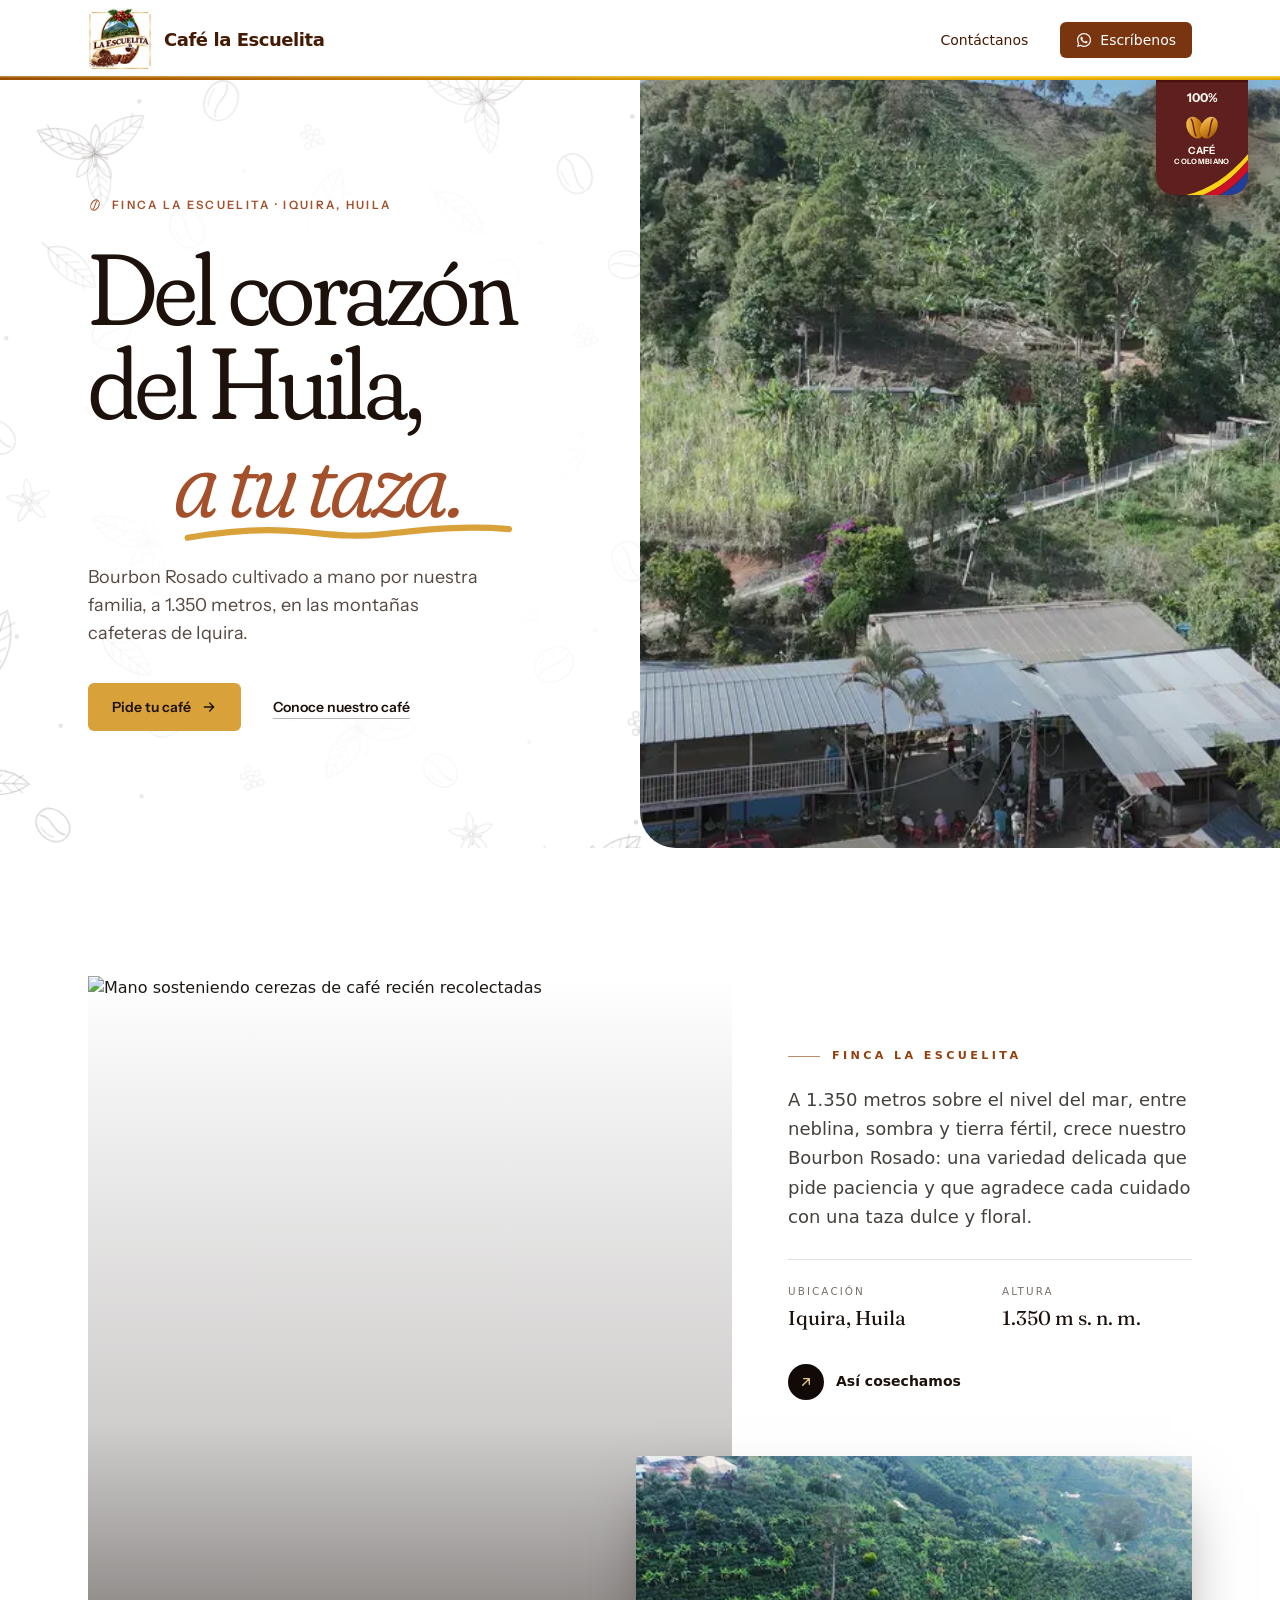
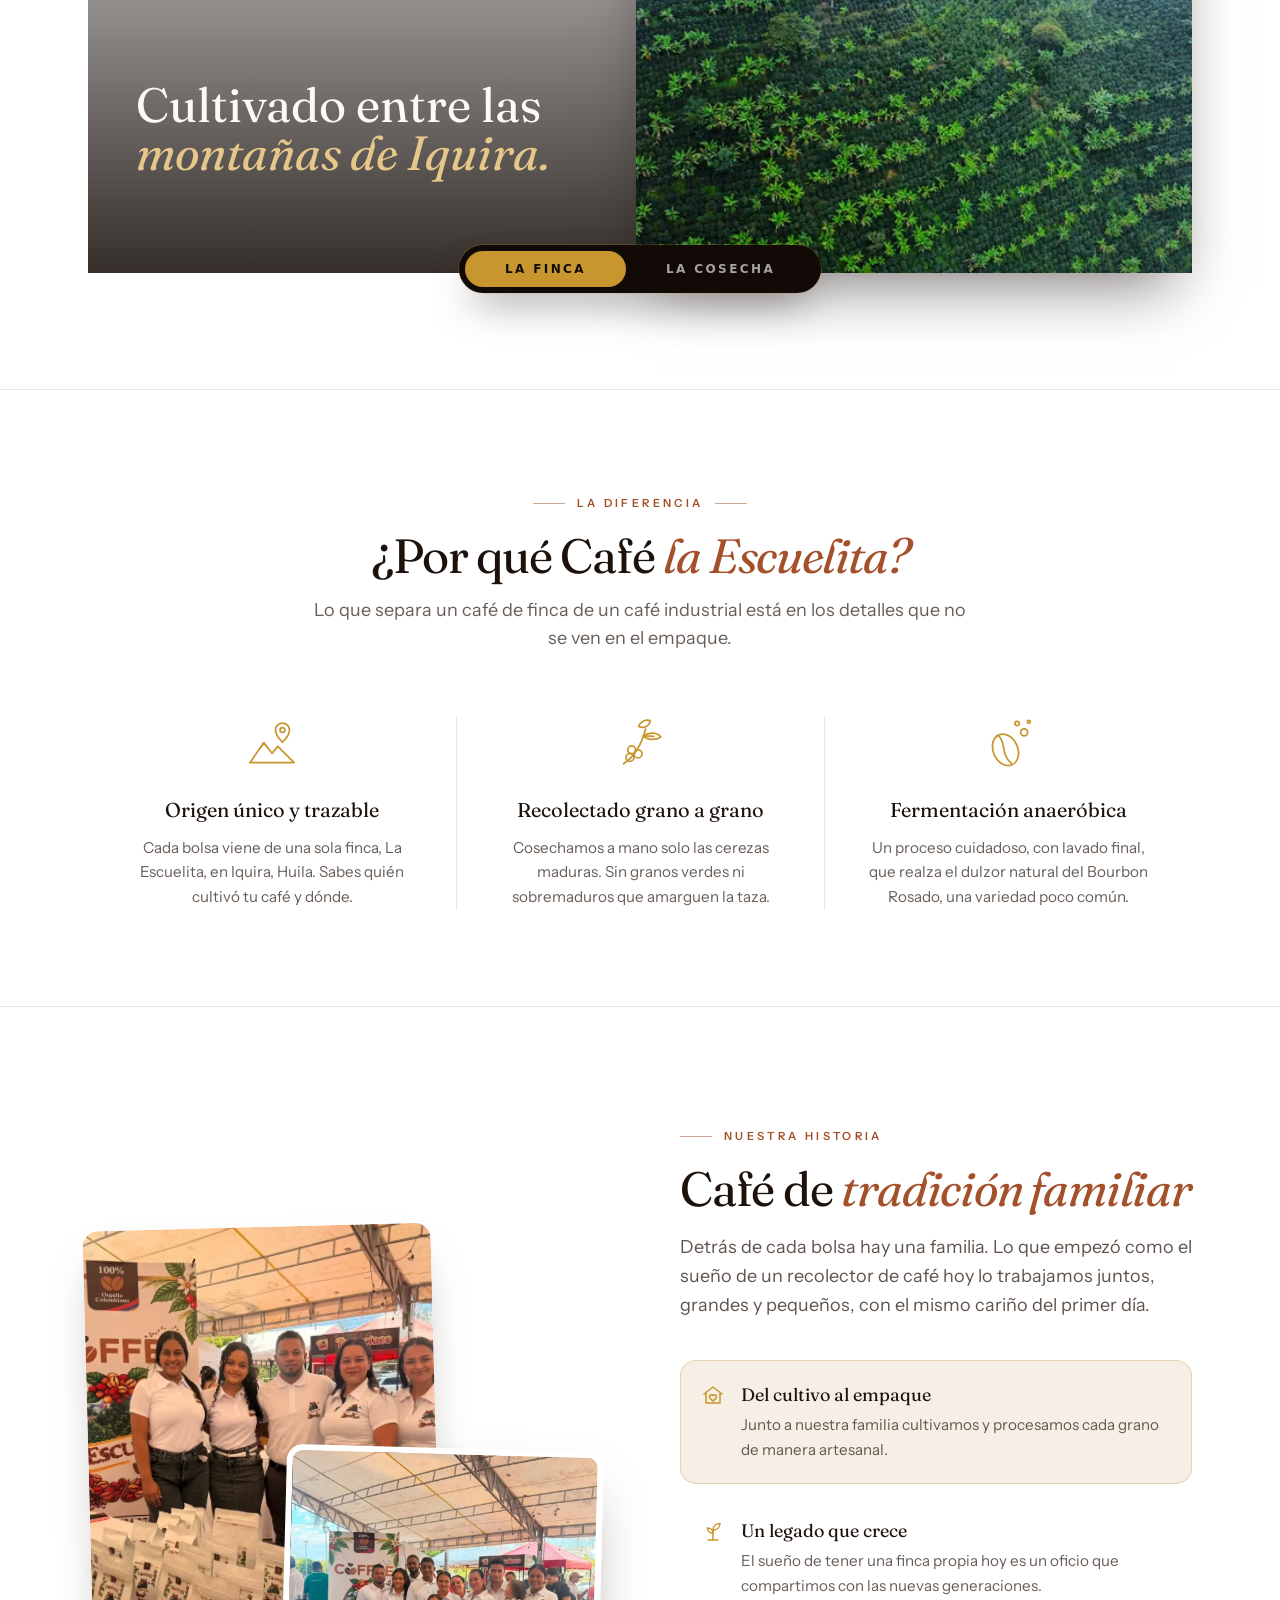
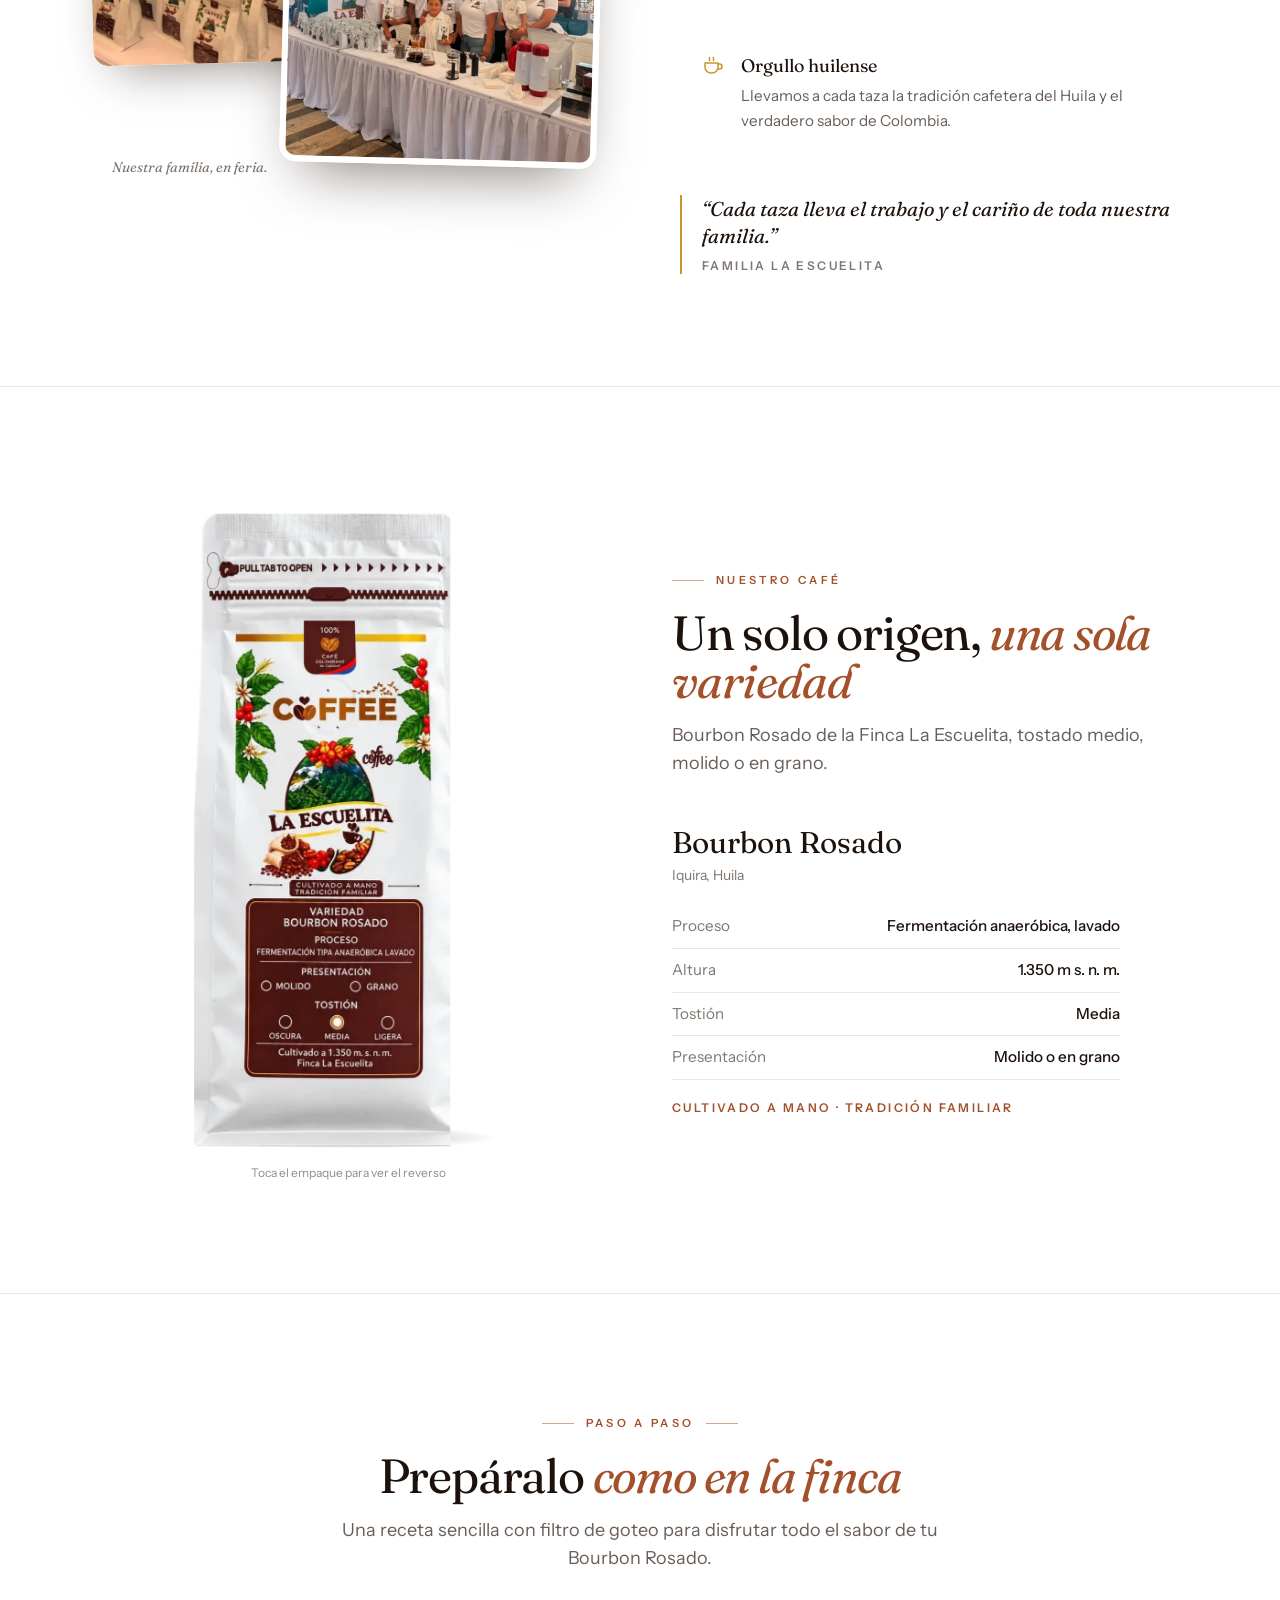
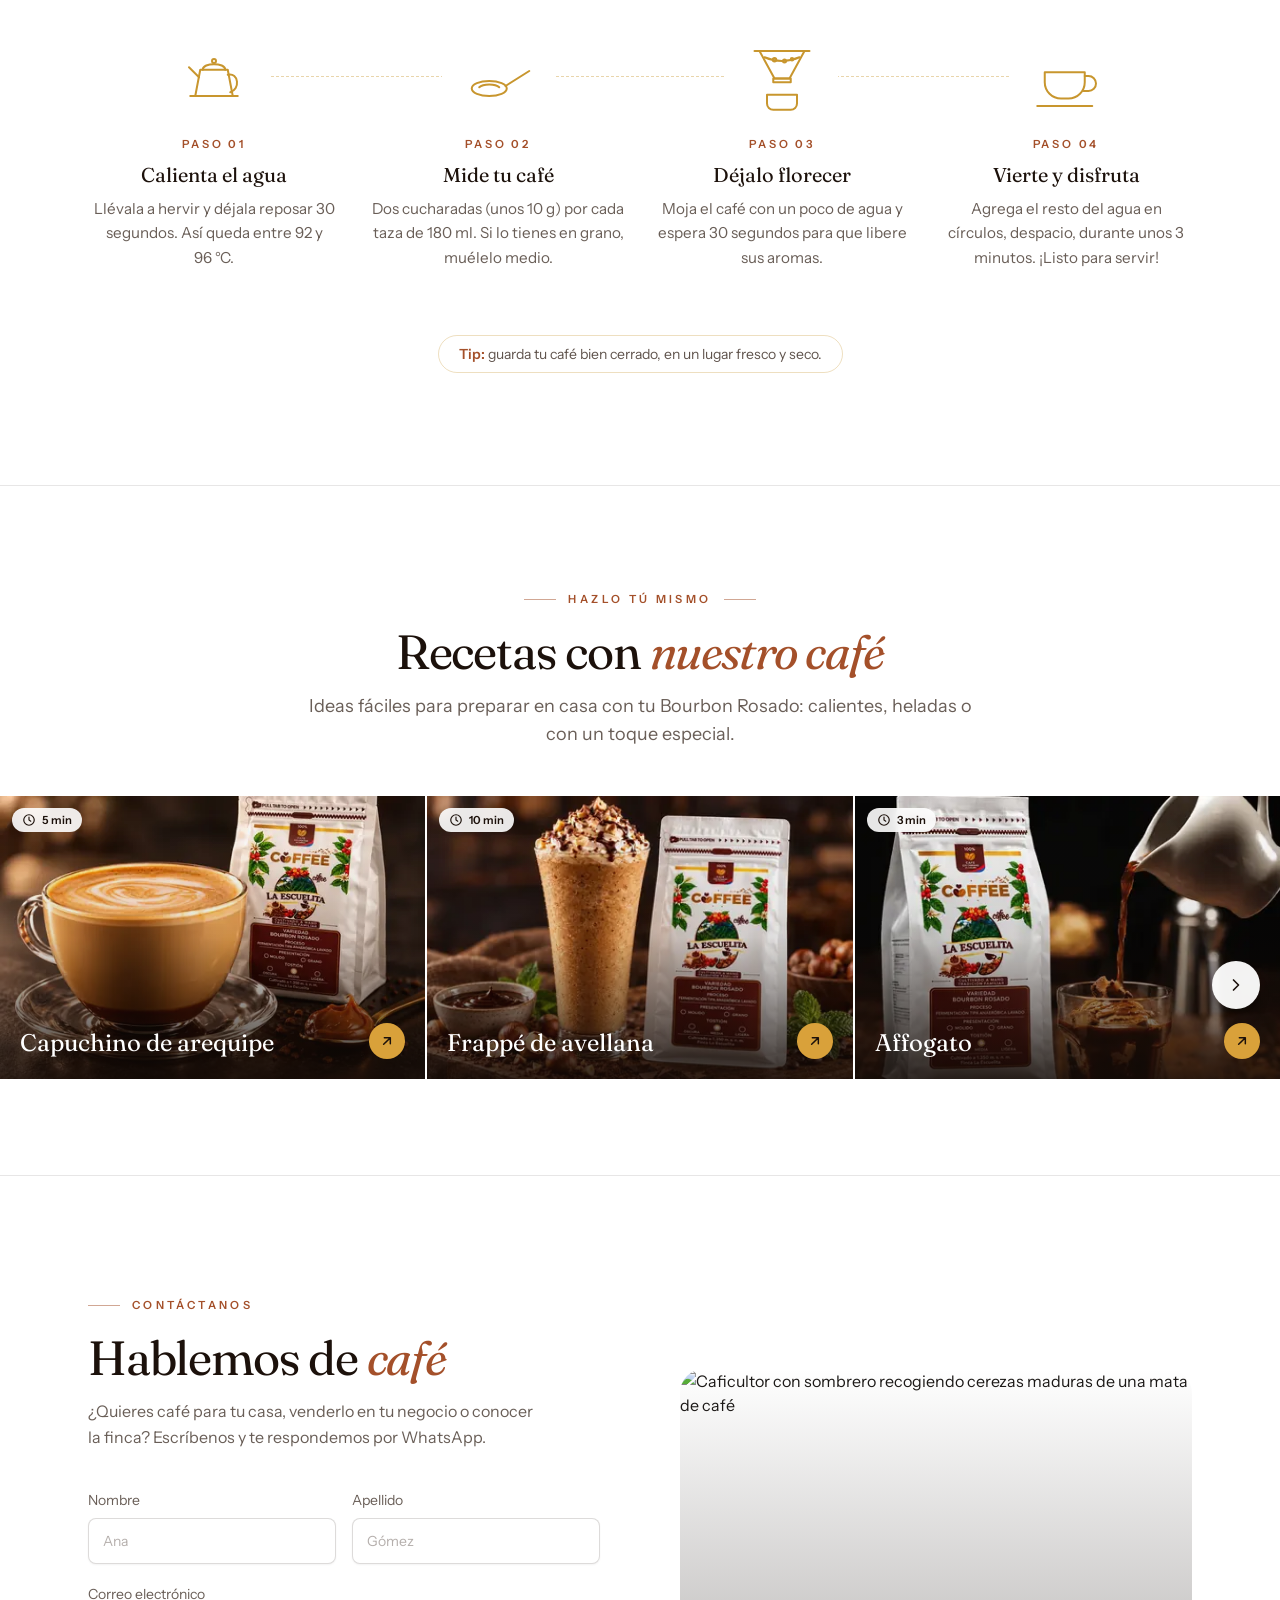
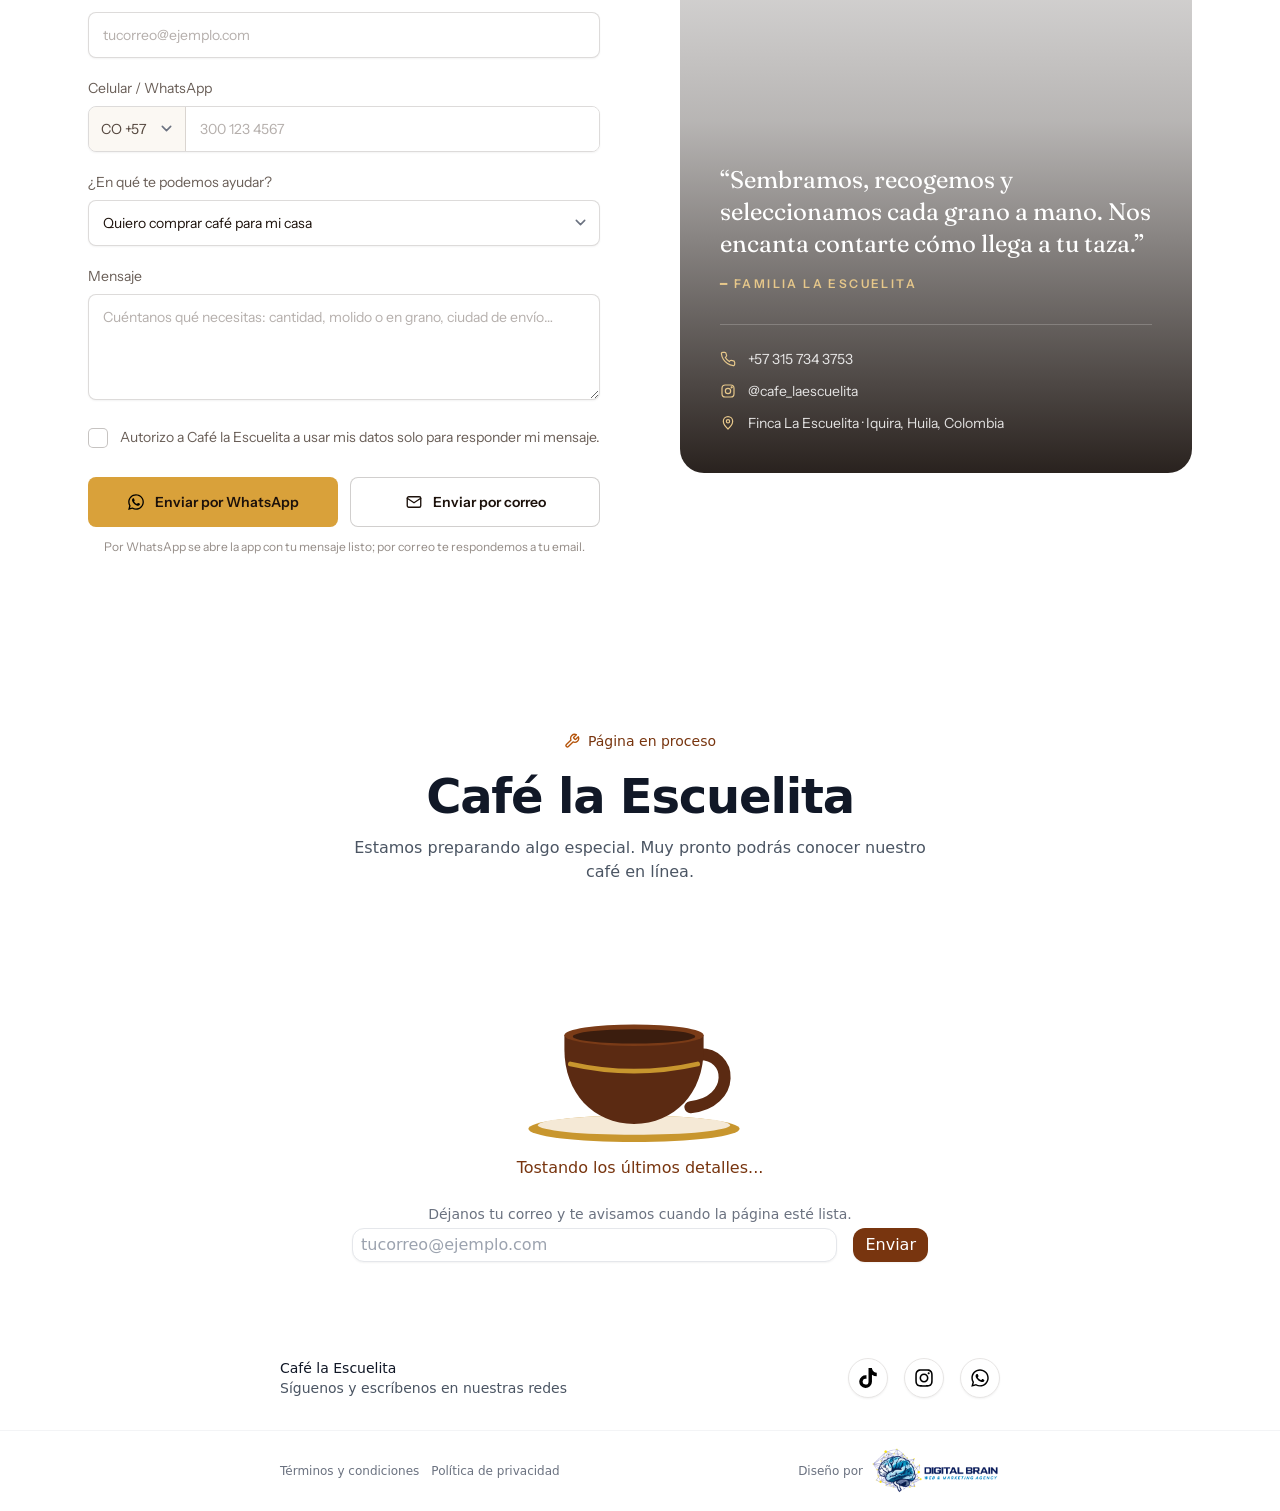
==== commit 5be842e7: "feat: envío del formulario por correo (SMTP de Hostinger) y WhatsApp del cliente - Formulario de con" ====
--- a/plantilla la escuelita/public/index.html
+++ b/plantilla la escuelita/public/index.html
@@ -26,7 +26,7 @@
     <meta name="twitter:card" content="summary_large_image" />
 
     <!-- CSS compilado con Tailwind (fuente: src/estilos.css → python construir.py) -->
-    <link rel="stylesheet" href="./assets/css/estilos.css?v=1a3b6c1ccb" />
+    <link rel="stylesheet" href="./assets/css/estilos.css?v=0f53936875" />
 
     <link rel="preconnect" href="https://images.unsplash.com" />
     <link rel="preconnect" href="https://fonts.googleapis.com" />
@@ -52,7 +52,7 @@
             </a>
             <div class="flex items-center gap-5 sm:gap-8">
                 <a href="#contacto" class="text-sm font-medium text-amber-950 transition-colors hover:text-terracota-600">Contáctanos</a>
-                <a href="https://wa.me/573138515152?text=Hola%2C%20quiero%20informaci%C3%B3n%20sobre%20Caf%C3%A9%20la%20Escuelita"
+                <a href="https://wa.me/573157343753?text=Hola%2C%20quiero%20informaci%C3%B3n%20sobre%20Caf%C3%A9%20la%20Escuelita"
                     target="_blank" rel="noopener"
                     class="inline-flex items-center gap-2 rounded-md bg-amber-900 px-4 py-2 text-sm font-medium text-white transition-colors hover:bg-espresso-900">
                     <svg class="h-4 w-4" viewBox="0 0 448 512" fill="currentColor" aria-hidden="true">
@@ -109,7 +109,7 @@
                 </p>
 
                 <div class="aparecer retraso-3 mt-9 flex flex-wrap items-center gap-x-8 gap-y-4">
-                    <a href="https://wa.me/573138515152?text=Hola%2C%20quiero%20pedir%20Caf%C3%A9%20la%20Escuelita"
+                    <a href="https://wa.me/573157343753?text=Hola%2C%20quiero%20pedir%20Caf%C3%A9%20la%20Escuelita"
                         target="_blank" rel="noopener"
                         class="group inline-flex items-center gap-2.5 rounded-md bg-mostaza-500 px-6 py-3.5 text-sm font-semibold text-espresso-900 transition-colors hover:bg-mostaza-400 focus-visible:outline-none focus-visible:ring-2 focus-visible:ring-espresso-900 focus-visible:ring-offset-2 focus-visible:ring-offset-white">
                         Pide tu café
@@ -656,7 +656,7 @@
     </section>
 
     <!-- Recetas -->
-    <section id="recetas" aria-labelledby="recetas-titulo" class="scroll-mt-20 border-t border-espresso-900/10 bg-crema-100/60 font-texto">
+    <section id="recetas" aria-labelledby="recetas-titulo" class="scroll-mt-20 border-t border-espresso-900/10 bg-white font-texto">
         <div class="mx-auto max-w-6xl px-6 pb-12 pt-20 md:pt-24">
             <div class="mx-auto max-w-2xl text-center">
                 <p class="inline-flex items-center gap-3 text-[0.7rem] font-semibold uppercase tracking-[0.3em] text-terracota-600">
@@ -832,7 +832,10 @@
                     </p>
                 </div>
 
+                <!-- "Enviar por correo" lo manda el programa del servidor (despliegue/correo/servidor.py) por /api/contacto -->
                 <form id="form-contacto" class="mt-10">
+                    <!-- Trampa para bots: invisible para las personas; si viene marcada, el servidor descarta el mensaje -->
+                    <input type="checkbox" name="botcheck" class="hidden" tabindex="-1" autocomplete="off" aria-hidden="true" />
                     <div class="mb-5 grid gap-4 sm:grid-cols-2">
                         <div>
                             <label for="contacto-nombre" class="mb-2 block text-sm text-espresso-800/70">Nombre</label>
@@ -868,7 +871,7 @@
                                 <option value="+54">AR +54</option>
                             </select>
                             <input id="contacto-telefono" name="telefono" type="tel" required autocomplete="tel-national"
-                                inputmode="tel" placeholder="313 851 5152"
+                                inputmode="tel" placeholder="300 123 4567"
                                 class="min-w-0 flex-1 border-0 px-3.5 py-3 text-sm text-espresso-900 placeholder:text-espresso-800/35 focus:ring-0" />
                         </div>
                     </div>
@@ -898,12 +901,20 @@
                         </label>
                     </div>
 
-                    <button type="submit"
-                        class="inline-flex w-full items-center justify-center gap-2.5 rounded-lg bg-mostaza-500 py-3.5 text-sm font-semibold text-espresso-900 transition hover:-translate-y-0.5 hover:bg-mostaza-400 hover:shadow-[0_10px_20px_rgba(198,141,39,0.3)] focus-visible:outline-none focus-visible:ring-2 focus-visible:ring-espresso-900 focus-visible:ring-offset-2">
-                        <img src="./assets/icons/whatsapp.svg?v=30b026f26d" alt="" width="18" height="18" class="h-[18px] w-[18px]" />
-                        Enviar por WhatsApp
-                    </button>
-                    <p class="mt-3 text-center text-xs text-espresso-800/50">Se abrirá WhatsApp con tu mensaje listo para enviar.</p>
+                    <div class="grid gap-3 sm:auto-cols-fr sm:grid-flow-col" data-botones>
+                        <button type="submit" value="whatsapp"
+                            class="inline-flex w-full items-center justify-center gap-2.5 rounded-lg bg-mostaza-500 py-3.5 text-sm font-semibold text-espresso-900 transition hover:-translate-y-0.5 hover:bg-mostaza-400 hover:shadow-[0_10px_20px_rgba(198,141,39,0.3)] focus-visible:outline-none focus-visible:ring-2 focus-visible:ring-espresso-900 focus-visible:ring-offset-2 disabled:pointer-events-none disabled:opacity-60">
+                            <img src="./assets/icons/whatsapp.svg?v=30b026f26d" alt="" width="18" height="18" class="h-[18px] w-[18px]" />
+                            Enviar por WhatsApp
+                        </button>
+                        <button type="submit" value="correo"
+                            class="inline-flex w-full items-center justify-center gap-2.5 rounded-lg border border-espresso-900/20 bg-white py-3.5 text-sm font-semibold text-espresso-900 transition hover:-translate-y-0.5 hover:border-espresso-900/40 hover:shadow-[0_10px_20px_rgba(28,17,11,0.08)] focus-visible:outline-none focus-visible:ring-2 focus-visible:ring-mostaza-500 focus-visible:ring-offset-2 disabled:pointer-events-none disabled:opacity-60">
+                            <svg class="h-[18px] w-[18px]" viewBox="0 0 24 24" fill="none" stroke="currentColor" stroke-width="1.8" stroke-linecap="round" stroke-linejoin="round" aria-hidden="true"><rect x="3" y="5" width="18" height="14" rx="2" /><path d="m3 7 9 6 9-6" /></svg>
+                            Enviar por correo
+                        </button>
+                    </div>
+                    <p class="mt-3 text-center text-xs text-espresso-800/50" data-ayuda>Por WhatsApp se abre la app con tu mensaje listo; por correo te respondemos a tu email.</p>
+                    <p class="mt-4 hidden rounded-lg px-4 py-3 text-center text-sm" role="status" aria-live="polite" data-estado></p>
                 </form>
             </div>
 
@@ -925,7 +936,7 @@
                     <ul class="mt-8 space-y-3 border-t border-white/20 pt-6 text-sm text-white/85">
                         <li class="flex items-center gap-3">
                             <svg class="h-4 w-4 shrink-0 text-oro-300" viewBox="0 0 24 24" fill="none" stroke="currentColor" stroke-width="1.8" stroke-linecap="round" stroke-linejoin="round" aria-hidden="true"><path d="M22 16.9v3a2 2 0 0 1-2.2 2 19.8 19.8 0 0 1-8.6-3.1 19.5 19.5 0 0 1-6-6A19.8 19.8 0 0 1 2.1 4.2 2 2 0 0 1 4.1 2h3a2 2 0 0 1 2 1.7c.1.9.4 1.8.7 2.7a2 2 0 0 1-.5 2.1L8 9.8a16 16 0 0 0 6 6l1.3-1.3a2 2 0 0 1 2.1-.4c.9.3 1.8.6 2.7.7a2 2 0 0 1 1.7 2z" /></svg>
-                            <a href="https://wa.me/573138515152" target="_blank" rel="noopener" class="transition-colors hover:text-oro-300">+57 313 851 5152</a>
+                            <a href="https://wa.me/573157343753" target="_blank" rel="noopener" class="transition-colors hover:text-oro-300">+57 315 734 3753</a>
                         </li>
                         <li class="flex items-center gap-3">
                             <svg class="h-4 w-4 shrink-0 text-oro-300" viewBox="0 0 24 24" fill="none" stroke="currentColor" stroke-width="1.8" stroke-linecap="round" stroke-linejoin="round" aria-hidden="true"><rect x="3" y="3" width="18" height="18" rx="5" /><circle cx="12" cy="12" r="4" /><circle cx="17.5" cy="6.5" r=".8" fill="currentColor" /></svg>
@@ -971,7 +982,7 @@
                             <li class="flex gap-4"><span class="grid h-7 w-7 shrink-0 place-items-center rounded-full border border-terracota-600/40 text-xs font-semibold text-terracota-600">4</span><span class="pt-0.5">Vierte la leche sobre el café, corona con la espuma y espolvorea canela si quieres.</span></li>
                 </ol>
 
-                <a href="https://wa.me/573138515152?text=Hola%2C%20quiero%20pedir%20Caf%C3%A9%20la%20Escuelita%20para%20preparar%20capuchino%20de%20arequipe" target="_blank" rel="noopener"
+                <a href="https://wa.me/573157343753?text=Hola%2C%20quiero%20pedir%20Caf%C3%A9%20la%20Escuelita%20para%20preparar%20capuchino%20de%20arequipe" target="_blank" rel="noopener"
                     class="mt-9 inline-flex items-center gap-2.5 rounded-md bg-mostaza-500 px-6 py-3.5 text-sm font-semibold text-espresso-900 transition-colors hover:bg-mostaza-400 focus-visible:outline-none focus-visible:ring-2 focus-visible:ring-espresso-900 focus-visible:ring-offset-2">
                     Pide tu café para prepararla <svg class="h-4 w-4" viewBox="0 0 24 24" fill="none" stroke="currentColor" stroke-width="2.2" stroke-linecap="round" stroke-linejoin="round" aria-hidden="true"><path d="M7 17 17 7M8 7h9v9" /></svg>
                 </a>
@@ -1016,7 +1027,7 @@
                             <li class="flex gap-4"><span class="grid h-7 w-7 shrink-0 place-items-center rounded-full border border-terracota-600/40 text-xs font-semibold text-terracota-600">4</span><span class="pt-0.5">Termina con crema chantilly, avellanas picadas y un hilo de chocolate.</span></li>
                 </ol>
 
-                <a href="https://wa.me/573138515152?text=Hola%2C%20quiero%20pedir%20Caf%C3%A9%20la%20Escuelita%20para%20preparar%20frapp%C3%A9%20de%20avellana" target="_blank" rel="noopener"
+                <a href="https://wa.me/573157343753?text=Hola%2C%20quiero%20pedir%20Caf%C3%A9%20la%20Escuelita%20para%20preparar%20frapp%C3%A9%20de%20avellana" target="_blank" rel="noopener"
                     class="mt-9 inline-flex items-center gap-2.5 rounded-md bg-mostaza-500 px-6 py-3.5 text-sm font-semibold text-espresso-900 transition-colors hover:bg-mostaza-400 focus-visible:outline-none focus-visible:ring-2 focus-visible:ring-espresso-900 focus-visible:ring-offset-2">
                     Pide tu café para prepararla <svg class="h-4 w-4" viewBox="0 0 24 24" fill="none" stroke="currentColor" stroke-width="2.2" stroke-linecap="round" stroke-linejoin="round" aria-hidden="true"><path d="M7 17 17 7M8 7h9v9" /></svg>
                 </a>
@@ -1058,7 +1069,7 @@
                             <li class="flex gap-4"><span class="grid h-7 w-7 shrink-0 place-items-center rounded-full border border-terracota-600/40 text-xs font-semibold text-terracota-600">4</span><span class="pt-0.5">Si quieres, agrega trozos de chocolate o galleta por encima.</span></li>
                 </ol>
 
-                <a href="https://wa.me/573138515152?text=Hola%2C%20quiero%20pedir%20Caf%C3%A9%20la%20Escuelita%20para%20preparar%20affogato" target="_blank" rel="noopener"
+                <a href="https://wa.me/573157343753?text=Hola%2C%20quiero%20pedir%20Caf%C3%A9%20la%20Escuelita%20para%20preparar%20affogato" target="_blank" rel="noopener"
                     class="mt-9 inline-flex items-center gap-2.5 rounded-md bg-mostaza-500 px-6 py-3.5 text-sm font-semibold text-espresso-900 transition-colors hover:bg-mostaza-400 focus-visible:outline-none focus-visible:ring-2 focus-visible:ring-espresso-900 focus-visible:ring-offset-2">
                     Pide tu café para prepararla <svg class="h-4 w-4" viewBox="0 0 24 24" fill="none" stroke="currentColor" stroke-width="2.2" stroke-linecap="round" stroke-linejoin="round" aria-hidden="true"><path d="M7 17 17 7M8 7h9v9" /></svg>
                 </a>
@@ -1101,7 +1112,7 @@
                             <li class="flex gap-4"><span class="grid h-7 w-7 shrink-0 place-items-center rounded-full border border-terracota-600/40 text-xs font-semibold text-terracota-600">4</span><span class="pt-0.5">Vierte el café despacio para que forme nubes en la leche. Mezcla antes de tomar.</span></li>
                 </ol>
 
-                <a href="https://wa.me/573138515152?text=Hola%2C%20quiero%20pedir%20Caf%C3%A9%20la%20Escuelita%20para%20preparar%20latte%20helado" target="_blank" rel="noopener"
+                <a href="https://wa.me/573157343753?text=Hola%2C%20quiero%20pedir%20Caf%C3%A9%20la%20Escuelita%20para%20preparar%20latte%20helado" target="_blank" rel="noopener"
                     class="mt-9 inline-flex items-center gap-2.5 rounded-md bg-mostaza-500 px-6 py-3.5 text-sm font-semibold text-espresso-900 transition-colors hover:bg-mostaza-400 focus-visible:outline-none focus-visible:ring-2 focus-visible:ring-espresso-900 focus-visible:ring-offset-2">
                     Pide tu café para prepararla <svg class="h-4 w-4" viewBox="0 0 24 24" fill="none" stroke="currentColor" stroke-width="2.2" stroke-linecap="round" stroke-linejoin="round" aria-hidden="true"><path d="M7 17 17 7M8 7h9v9" /></svg>
                 </a>
@@ -1144,7 +1155,7 @@
                             <li class="flex gap-4"><span class="grid h-7 w-7 shrink-0 place-items-center rounded-full border border-terracota-600/40 text-xs font-semibold text-terracota-600">4</span><span class="pt-0.5">Decora con la cáscara de naranja y mezcla antes de tomar.</span></li>
                 </ol>
 
-                <a href="https://wa.me/573138515152?text=Hola%2C%20quiero%20pedir%20Caf%C3%A9%20la%20Escuelita%20para%20preparar%20caf%C3%A9%20fr%C3%ADo%20con%20naranja" target="_blank" rel="noopener"
+                <a href="https://wa.me/573157343753?text=Hola%2C%20quiero%20pedir%20Caf%C3%A9%20la%20Escuelita%20para%20preparar%20caf%C3%A9%20fr%C3%ADo%20con%20naranja" target="_blank" rel="noopener"
                     class="mt-9 inline-flex items-center gap-2.5 rounded-md bg-mostaza-500 px-6 py-3.5 text-sm font-semibold text-espresso-900 transition-colors hover:bg-mostaza-400 focus-visible:outline-none focus-visible:ring-2 focus-visible:ring-espresso-900 focus-visible:ring-offset-2">
                     Pide tu café para prepararla <svg class="h-4 w-4" viewBox="0 0 24 24" fill="none" stroke="currentColor" stroke-width="2.2" stroke-linecap="round" stroke-linejoin="round" aria-hidden="true"><path d="M7 17 17 7M8 7h9v9" /></svg>
                 </a>
@@ -1185,7 +1196,7 @@
                             <li class="flex gap-4"><span class="grid h-7 w-7 shrink-0 place-items-center rounded-full border border-terracota-600/40 text-xs font-semibold text-terracota-600">4</span><span class="pt-0.5">Vierte desde arriba y, al final, acerca la jarra a la taza para dibujar un corazón.</span></li>
                 </ol>
 
-                <a href="https://wa.me/573138515152?text=Hola%2C%20quiero%20pedir%20Caf%C3%A9%20la%20Escuelita%20para%20preparar%20latte%20cl%C3%A1sico" target="_blank" rel="noopener"
+                <a href="https://wa.me/573157343753?text=Hola%2C%20quiero%20pedir%20Caf%C3%A9%20la%20Escuelita%20para%20preparar%20latte%20cl%C3%A1sico" target="_blank" rel="noopener"
                     class="mt-9 inline-flex items-center gap-2.5 rounded-md bg-mostaza-500 px-6 py-3.5 text-sm font-semibold text-espresso-900 transition-colors hover:bg-mostaza-400 focus-visible:outline-none focus-visible:ring-2 focus-visible:ring-espresso-900 focus-visible:ring-offset-2">
                     Pide tu café para prepararla <svg class="h-4 w-4" viewBox="0 0 24 24" fill="none" stroke="currentColor" stroke-width="2.2" stroke-linecap="round" stroke-linejoin="round" aria-hidden="true"><path d="M7 17 17 7M8 7h9v9" /></svg>
                 </a>
@@ -1227,7 +1238,7 @@
                             <li class="flex gap-4"><span class="grid h-7 w-7 shrink-0 place-items-center rounded-full border border-terracota-600/40 text-xs font-semibold text-terracota-600">4</span><span class="pt-0.5">Reparte el café en dos tazas y completa con la leche espumosa.</span></li>
                 </ol>
 
-                <a href="https://wa.me/573138515152?text=Hola%2C%20quiero%20pedir%20Caf%C3%A9%20la%20Escuelita%20para%20preparar%20caf%C3%A9%20con%20leche%20y%20panela" target="_blank" rel="noopener"
+                <a href="https://wa.me/573157343753?text=Hola%2C%20quiero%20pedir%20Caf%C3%A9%20la%20Escuelita%20para%20preparar%20caf%C3%A9%20con%20leche%20y%20panela" target="_blank" rel="noopener"
                     class="mt-9 inline-flex items-center gap-2.5 rounded-md bg-mostaza-500 px-6 py-3.5 text-sm font-semibold text-espresso-900 transition-colors hover:bg-mostaza-400 focus-visible:outline-none focus-visible:ring-2 focus-visible:ring-espresso-900 focus-visible:ring-offset-2">
                     Pide tu café para prepararla <svg class="h-4 w-4" viewBox="0 0 24 24" fill="none" stroke="currentColor" stroke-width="2.2" stroke-linecap="round" stroke-linejoin="round" aria-hidden="true"><path d="M7 17 17 7M8 7h9v9" /></svg>
                 </a>
@@ -1268,7 +1279,7 @@
                             <li class="flex gap-4"><span class="grid h-7 w-7 shrink-0 place-items-center rounded-full border border-terracota-600/40 text-xs font-semibold text-terracota-600">3</span><span class="pt-0.5">Vierte la leche sobre el café y corona con la espuma.</span></li>
                 </ol>
 
-                <a href="https://wa.me/573138515152?text=Hola%2C%20quiero%20pedir%20Caf%C3%A9%20la%20Escuelita%20para%20preparar%20latte%20irland%C3%A9s" target="_blank" rel="noopener"
+                <a href="https://wa.me/573157343753?text=Hola%2C%20quiero%20pedir%20Caf%C3%A9%20la%20Escuelita%20para%20preparar%20latte%20irland%C3%A9s" target="_blank" rel="noopener"
                     class="mt-9 inline-flex items-center gap-2.5 rounded-md bg-mostaza-500 px-6 py-3.5 text-sm font-semibold text-espresso-900 transition-colors hover:bg-mostaza-400 focus-visible:outline-none focus-visible:ring-2 focus-visible:ring-espresso-900 focus-visible:ring-offset-2">
                     Pide tu café para prepararla <svg class="h-4 w-4" viewBox="0 0 24 24" fill="none" stroke="currentColor" stroke-width="2.2" stroke-linecap="round" stroke-linejoin="round" aria-hidden="true"><path d="M7 17 17 7M8 7h9v9" /></svg>
                 </a>
@@ -1312,7 +1323,7 @@
                             <li class="flex gap-4"><span class="grid h-7 w-7 shrink-0 place-items-center rounded-full border border-terracota-600/40 text-xs font-semibold text-terracota-600">3</span><span class="pt-0.5">Corona con crema chantilly y un hilo de salsa de caramelo.</span></li>
                 </ol>
 
-                <a href="https://wa.me/573138515152?text=Hola%2C%20quiero%20pedir%20Caf%C3%A9%20la%20Escuelita%20para%20preparar%20caf%C3%A9%20helado%20irland%C3%A9s" target="_blank" rel="noopener"
+                <a href="https://wa.me/573157343753?text=Hola%2C%20quiero%20pedir%20Caf%C3%A9%20la%20Escuelita%20para%20preparar%20caf%C3%A9%20helado%20irland%C3%A9s" target="_blank" rel="noopener"
                     class="mt-9 inline-flex items-center gap-2.5 rounded-md bg-mostaza-500 px-6 py-3.5 text-sm font-semibold text-espresso-900 transition-colors hover:bg-mostaza-400 focus-visible:outline-none focus-visible:ring-2 focus-visible:ring-espresso-900 focus-visible:ring-offset-2">
                     Pide tu café para prepararla <svg class="h-4 w-4" viewBox="0 0 24 24" fill="none" stroke="currentColor" stroke-width="2.2" stroke-linecap="round" stroke-linejoin="round" aria-hidden="true"><path d="M7 17 17 7M8 7h9v9" /></svg>
                 </a>
@@ -1376,7 +1387,7 @@
                     <p class="mt-6 text-sm text-gray-500">Déjanos tu correo y te avisamos cuando la página esté
                         lista.</p>
                     <!-- El sitio es estático (sin servidor que reciba el formulario): el correo se envía por WhatsApp -->
-                    <form id="form-aviso" class="mt-1 flex flex-col gap-3 sm:flex-row sm:gap-4" action="https://wa.me/573138515152" method="get" target="_blank">
+                    <form id="form-aviso" class="mt-1 flex flex-col gap-3 sm:flex-row sm:gap-4" action="https://wa.me/573157343753" method="get" target="_blank">
                         <label for="email" class="sr-only">Correo electrónico</label>
                         <input id="email" name="email" type="email" required
                             class="w-full rounded-xl border border-gray-200 px-2 py-1 text-base text-gray-700 shadow-sm transition placeholder:text-gray-400 focus:border-amber-800 focus:outline-none focus:ring-2 focus:ring-amber-800/25"
@@ -1410,7 +1421,7 @@
                     class="flex h-10 w-10 items-center justify-center rounded-full border border-stone-200 bg-white shadow-sm transition hover:-translate-y-0.5 hover:border-amber-300 hover:shadow-md">
                     <img src="./assets/icons/instagram.svg?v=c78bb2d101" alt="" width="20" height="20" loading="lazy" class="h-5 w-5" />
                 </a>
-                <a href="https://wa.me/573138515152?text=Hola%2C%20quiero%20informaci%C3%B3n%20sobre%20Caf%C3%A9%20la%20Escuelita"
+                <a href="https://wa.me/573157343753?text=Hola%2C%20quiero%20informaci%C3%B3n%20sobre%20Caf%C3%A9%20la%20Escuelita"
                     target="_blank" rel="noopener"
                     aria-label="WhatsApp de Café la Escuelita"
                     class="flex h-10 w-10 items-center justify-center rounded-full border border-stone-200 bg-white shadow-sm transition hover:-translate-y-0.5 hover:border-amber-300 hover:shadow-md">
@@ -1530,29 +1541,85 @@
             }));
         })();
 
-        // Formulario de contacto: arma el mensaje con los datos y abre WhatsApp
-        document.getElementById('form-contacto').addEventListener('submit', e => {
-            e.preventDefault();
-            const f = e.target.elements;
-            const nombre = `${f.nombre.value.trim()} ${f.apellido.value.trim()}`.trim();
-            const lineas = [
-                `Hola, soy ${nombre}.`,
-                `Motivo: ${f.motivo.value}`,
-                '',
-                f.mensaje.value.trim(),
-                '',
-                `Celular: ${f.prefijo.value} ${f.telefono.value.trim()}`,
-            ];
-            if (f.correo.value.trim()) lineas.push(`Correo: ${f.correo.value.trim()}`);
-            window.open(`https://wa.me/573138515152?text=${encodeURIComponent(lineas.join('\n'))}`, '_blank', 'noopener');
-        });
+        // Formulario de contacto: WhatsApp (abre la app con el mensaje armado) o correo (lo envía el servidor)
+        (() => {
+            const form = document.getElementById('form-contacto');
+            const f = form.elements;
+            const estado = form.querySelector('[data-estado]');
+            const botones = form.querySelectorAll('[data-botones] button');
+
+            const COLORES = {
+                ok: ['bg-emerald-50', 'text-emerald-800'],
+                error: ['bg-red-50', 'text-red-800'],
+                espera: ['bg-crema-100', 'text-espresso-800'],
+            };
+            const avisar = (texto, tipo) => {
+                estado.textContent = texto;
+                estado.classList.remove('hidden', ...Object.values(COLORES).flat());
+                estado.classList.add(...COLORES[tipo]);
+            };
+
+            // Por correo, el email es obligatorio (es a donde respondemos); por WhatsApp es opcional
+            botones.forEach(btn => btn.addEventListener('click', () => {
+                f.correo.required = btn.value === 'correo';
+            }));
+
+            form.addEventListener('submit', async e => {
+                e.preventDefault();
+                const nombre = `${f.nombre.value.trim()} ${f.apellido.value.trim()}`.trim();
+                const celular = `${f.prefijo.value} ${f.telefono.value.trim()}`;
+                const correo = f.correo.value.trim();
+
+                if (e.submitter?.value !== 'correo') {
+                    const lineas = [
+                        `Hola, soy ${nombre}.`,
+                        `Motivo: ${f.motivo.value}`,
+                        '',
+                        f.mensaje.value.trim(),
+                        '',
+                        `Celular: ${celular}`,
+                    ];
+                    if (correo) lineas.push(`Correo: ${correo}`);
+                    window.open(`https://wa.me/573157343753?text=${encodeURIComponent(lineas.join('\n'))}`, '_blank', 'noopener');
+                    return;
+                }
+
+                botones.forEach(b => { b.disabled = true; });
+                avisar('Enviando tu mensaje…', 'espera');
+                try {
+                    const r = await fetch('/api/contacto', {
+                        method: 'POST',
+                        headers: { 'Content-Type': 'application/json', Accept: 'application/json' },
+                        body: JSON.stringify({
+                            nombre,
+                            correo,
+                            celular,
+                            motivo: f.motivo.value,
+                            mensaje: f.mensaje.value.trim(),
+                            botcheck: f.botcheck.checked,
+                        }),
+                    });
+                    const datos = await r.json().catch(() => ({}));
+                    if (!r.ok || !datos.ok) throw Object.assign(new Error('envío fallido'), { detalle: datos.error });
+                    form.reset();
+                    avisar('¡Mensaje enviado! Te responderemos pronto a tu correo.', 'ok');
+                } catch (err) {
+                    // Si el servidor explicó el problema (p. ej. demasiados mensajes), se muestra; si no, el genérico
+                    const detalle = err.detalle ? ` (${err.detalle})` : '';
+                    avisar(`No pudimos enviar el correo${detalle}. Intenta de nuevo o escríbenos por WhatsApp.`, 'error');
+                } finally {
+                    botones.forEach(b => { b.disabled = false; });
+                    f.correo.required = false;
+                }
+            });
+        })();
 
         // Formulario "te avisamos": abre WhatsApp con el correo ya escrito
         document.getElementById('form-aviso').addEventListener('submit', e => {
             e.preventDefault();
             const correo = e.target.email.value.trim();
             const texto = `Hola, quiero que me avisen cuando la página de Café la Escuelita esté lista. Mi correo es: ${correo}`;
-            window.open(`https://wa.me/573138515152?text=${encodeURIComponent(texto)}`, '_blank', 'noopener');
+            window.open(`https://wa.me/573157343753?text=${encodeURIComponent(texto)}`, '_blank', 'noopener');
         });
     </script>
 </body>
--- a/plantilla la escuelita/public/assets/css/estilos.css
+++ b/plantilla la escuelita/public/assets/css/estilos.css
@@ -1,2 +1,2 @@
 *,:after,:before{--tw-border-spacing-x:0;--tw-border-spacing-y:0;--tw-translate-x:0;--tw-translate-y:0;--tw-rotate:0;--tw-skew-x:0;--tw-skew-y:0;--tw-scale-x:1;--tw-scale-y:1;--tw-pan-x: ;--tw-pan-y: ;--tw-pinch-zoom: ;--tw-scroll-snap-strictness:proximity;--tw-gradient-from-position: ;--tw-gradient-via-position: ;--tw-gradient-to-position: ;--tw-ordinal: ;--tw-slashed-zero: ;--tw-numeric-figure: ;--tw-numeric-spacing: ;--tw-numeric-fraction: ;--tw-ring-inset: ;--tw-ring-offset-width:0px;--tw-ring-offset-color:#fff;--tw-ring-color:rgba(59,130,246,.5);--tw-ring-offset-shadow:0 0 #0000;--tw-ring-shadow:0 0 #0000;--tw-shadow:0 0 #0000;--tw-shadow-colored:0 0 #0000;--tw-blur: ;--tw-brightness: ;--tw-contrast: ;--tw-grayscale: ;--tw-hue-rotate: ;--tw-invert: ;--tw-saturate: ;--tw-sepia: ;--tw-drop-shadow: ;--tw-backdrop-blur: ;--tw-backdrop-brightness: ;--tw-backdrop-contrast: ;--tw-backdrop-grayscale: ;--tw-backdrop-hue-rotate: ;--tw-backdrop-invert: ;--tw-backdrop-opacity: ;--tw-backdrop-saturate: ;--tw-backdrop-sepia: ;--tw-contain-size: ;--tw-contain-layout: ;--tw-contain-paint: ;--tw-contain-style: }::backdrop{--tw-border-spacing-x:0;--tw-border-spacing-y:0;--tw-translate-x:0;--tw-translate-y:0;--tw-rotate:0;--tw-skew-x:0;--tw-skew-y:0;--tw-scale-x:1;--tw-scale-y:1;--tw-pan-x: ;--tw-pan-y: ;--tw-pinch-zoom: ;--tw-scroll-snap-strictness:proximity;--tw-gradient-from-position: ;--tw-gradient-via-position: ;--tw-gradient-to-position: ;--tw-ordinal: ;--tw-slashed-zero: ;--tw-numeric-figure: ;--tw-numeric-spacing: ;--tw-numeric-fraction: ;--tw-ring-inset: ;--tw-ring-offset-width:0px;--tw-ring-offset-color:#fff;--tw-ring-color:rgba(59,130,246,.5);--tw-ring-offset-shadow:0 0 #0000;--tw-ring-shadow:0 0 #0000;--tw-shadow:0 0 #0000;--tw-shadow-colored:0 0 #0000;--tw-blur: ;--tw-brightness: ;--tw-contrast: ;--tw-grayscale: ;--tw-hue-rotate: ;--tw-invert: ;--tw-saturate: ;--tw-sepia: ;--tw-drop-shadow: ;--tw-backdrop-blur: ;--tw-backdrop-brightness: ;--tw-backdrop-contrast: ;--tw-backdrop-grayscale: ;--tw-backdrop-hue-rotate: ;--tw-backdrop-invert: ;--tw-backdrop-opacity: ;--tw-backdrop-saturate: ;--tw-backdrop-sepia: ;--tw-contain-size: ;--tw-contain-layout: ;--tw-contain-paint: ;--tw-contain-style: }
-/*! tailwindcss v3.4.17 | MIT License | https://tailwindcss.com*/*,:after,:before{border:0 solid #e5e7eb;box-sizing:border-box}:after,:before{--tw-content:""}:host,html{line-height:1.5;-webkit-text-size-adjust:100%;font-family:ui-sans-serif,system-ui,sans-serif,Apple Color Emoji,Segoe UI Emoji,Segoe UI Symbol,Noto Color Emoji;font-feature-settings:normal;font-variation-settings:normal;-moz-tab-size:4;-o-tab-size:4;tab-size:4;-webkit-tap-highlight-color:transparent}body{line-height:inherit;margin:0}hr{border-top-width:1px;color:inherit;height:0}abbr:where([title]){-webkit-text-decoration:underline dotted;text-decoration:underline dotted}h1,h2,h3,h4,h5,h6{font-size:inherit;font-weight:inherit}a{color:inherit;text-decoration:inherit}b,strong{font-weight:bolder}code,kbd,pre,samp{font-family:ui-monospace,SFMono-Regular,Menlo,Monaco,Consolas,Liberation Mono,Courier New,monospace;font-feature-settings:normal;font-size:1em;font-variation-settings:normal}small{font-size:80%}sub,sup{font-size:75%;line-height:0;position:relative;vertical-align:baseline}sub{bottom:-.25em}sup{top:-.5em}table{border-collapse:collapse;border-color:inherit;text-indent:0}button,input,optgroup,select,textarea{color:inherit;font-family:inherit;font-feature-settings:inherit;font-size:100%;font-variation-settings:inherit;font-weight:inherit;letter-spacing:inherit;line-height:inherit;margin:0;padding:0}button,select{text-transform:none}button,input:where([type=button]),input:where([type=reset]),input:where([type=submit]){-webkit-appearance:button;background-color:transparent;background-image:none}:-moz-focusring{outline:auto}:-moz-ui-invalid{box-shadow:none}progress{vertical-align:baseline}::-webkit-inner-spin-button,::-webkit-outer-spin-button{height:auto}[type=search]{-webkit-appearance:textfield;outline-offset:-2px}::-webkit-search-decoration{-webkit-appearance:none}::-webkit-file-upload-button{-webkit-appearance:button;font:inherit}summary{display:list-item}blockquote,dd,dl,figure,h1,h2,h3,h4,h5,h6,hr,p,pre{margin:0}fieldset{margin:0}fieldset,legend{padding:0}menu,ol,ul{list-style:none;margin:0;padding:0}dialog{padding:0}textarea{resize:vertical}input::-moz-placeholder,textarea::-moz-placeholder{color:#9ca3af;opacity:1}input::placeholder,textarea::placeholder{color:#9ca3af;opacity:1}[role=button],button{cursor:pointer}:disabled{cursor:default}audio,canvas,embed,iframe,img,object,svg,video{display:block;vertical-align:middle}img,video{height:auto;max-width:100%}[hidden]:where(:not([hidden=until-found])){display:none}[multiple],[type=date],[type=datetime-local],[type=email],[type=month],[type=number],[type=password],[type=search],[type=tel],[type=text],[type=time],[type=url],[type=week],input:where(:not([type])),select,textarea{-webkit-appearance:none;-moz-appearance:none;appearance:none;background-color:#fff;border-color:#6b7280;border-radius:0;border-width:1px;font-size:1rem;line-height:1.5rem;padding:.5rem .75rem;--tw-shadow:0 0 #0000}[multiple]:focus,[type=date]:focus,[type=datetime-local]:focus,[type=email]:focus,[type=month]:focus,[type=number]:focus,[type=password]:focus,[type=search]:focus,[type=tel]:focus,[type=text]:focus,[type=time]:focus,[type=url]:focus,[type=week]:focus,input:where(:not([type])):focus,select:focus,textarea:focus{outline:2px solid transparent;outline-offset:2px;--tw-ring-inset:var(--tw-empty,/*!*/ /*!*/);--tw-ring-offset-width:0px;--tw-ring-offset-color:#fff;--tw-ring-color:#2563eb;--tw-ring-offset-shadow:var(--tw-ring-inset) 0 0 0 var(--tw-ring-offset-width) var(--tw-ring-offset-color);--tw-ring-shadow:var(--tw-ring-inset) 0 0 0 calc(1px + var(--tw-ring-offset-width)) var(--tw-ring-color);border-color:#2563eb;box-shadow:var(--tw-ring-offset-shadow),var(--tw-ring-shadow),var(--tw-shadow)}input::-moz-placeholder,textarea::-moz-placeholder{color:#6b7280;opacity:1}input::placeholder,textarea::placeholder{color:#6b7280;opacity:1}::-webkit-datetime-edit-fields-wrapper{padding:0}::-webkit-date-and-time-value{min-height:1.5em;text-align:inherit}::-webkit-datetime-edit{display:inline-flex}::-webkit-datetime-edit,::-webkit-datetime-edit-day-field,::-webkit-datetime-edit-hour-field,::-webkit-datetime-edit-meridiem-field,::-webkit-datetime-edit-millisecond-field,::-webkit-datetime-edit-minute-field,::-webkit-datetime-edit-month-field,::-webkit-datetime-edit-second-field,::-webkit-datetime-edit-year-field{padding-bottom:0;padding-top:0}select{background-image:url("data:image/svg+xml;charset=utf-8,%3Csvg xmlns='http://www.w3.org/2000/svg' fill='none' viewBox='0 0 20 20'%3E%3Cpath stroke='%236b7280' stroke-linecap='round' stroke-linejoin='round' stroke-width='1.5' d='m6 8 4 4 4-4'/%3E%3C/svg%3E");background-position:right .5rem center;background-repeat:no-repeat;background-size:1.5em 1.5em;padding-right:2.5rem;-webkit-print-color-adjust:exact;print-color-adjust:exact}[multiple],[size]:where(select:not([size="1"])){background-image:none;background-position:0 0;background-repeat:unset;background-size:initial;padding-right:.75rem;-webkit-print-color-adjust:unset;print-color-adjust:unset}[type=checkbox],[type=radio]{-webkit-appearance:none;-moz-appearance:none;appearance:none;background-color:#fff;background-origin:border-box;border-color:#6b7280;border-width:1px;color:#2563eb;display:inline-block;flex-shrink:0;height:1rem;padding:0;-webkit-print-color-adjust:exact;print-color-adjust:exact;-webkit-user-select:none;-moz-user-select:none;user-select:none;vertical-align:middle;width:1rem;--tw-shadow:0 0 #0000}[type=checkbox]{border-radius:0}[type=radio]{border-radius:100%}[type=checkbox]:focus,[type=radio]:focus{outline:2px solid transparent;outline-offset:2px;--tw-ring-inset:var(--tw-empty,/*!*/ /*!*/);--tw-ring-offset-width:2px;--tw-ring-offset-color:#fff;--tw-ring-color:#2563eb;--tw-ring-offset-shadow:var(--tw-ring-inset) 0 0 0 var(--tw-ring-offset-width) var(--tw-ring-offset-color);--tw-ring-shadow:var(--tw-ring-inset) 0 0 0 calc(2px + var(--tw-ring-offset-width)) var(--tw-ring-color);box-shadow:var(--tw-ring-offset-shadow),var(--tw-ring-shadow),var(--tw-shadow)}[type=checkbox]:checked,[type=radio]:checked{background-color:currentColor;background-position:50%;background-repeat:no-repeat;background-size:100% 100%;border-color:transparent}[type=checkbox]:checked{background-image:url("data:image/svg+xml;charset=utf-8,%3Csvg xmlns='http://www.w3.org/2000/svg' fill='%23fff' viewBox='0 0 16 16'%3E%3Cpath d='M12.207 4.793a1 1 0 0 1 0 1.414l-5 5a1 1 0 0 1-1.414 0l-2-2a1 1 0 0 1 1.414-1.414L6.5 9.086l4.293-4.293a1 1 0 0 1 1.414 0'/%3E%3C/svg%3E")}@media (forced-colors:active) {[type=checkbox]:checked{-webkit-appearance:auto;-moz-appearance:auto;appearance:auto}}[type=radio]:checked{background-image:url("data:image/svg+xml;charset=utf-8,%3Csvg xmlns='http://www.w3.org/2000/svg' fill='%23fff' viewBox='0 0 16 16'%3E%3Ccircle cx='8' cy='8' r='3'/%3E%3C/svg%3E")}@media (forced-colors:active) {[type=radio]:checked{-webkit-appearance:auto;-moz-appearance:auto;appearance:auto}}[type=checkbox]:checked:focus,[type=checkbox]:checked:hover,[type=radio]:checked:focus,[type=radio]:checked:hover{background-color:currentColor;border-color:transparent}[type=checkbox]:indeterminate{background-color:currentColor;background-image:url("data:image/svg+xml;charset=utf-8,%3Csvg xmlns='http://www.w3.org/2000/svg' fill='none' viewBox='0 0 16 16'%3E%3Cpath stroke='%23fff' stroke-linecap='round' stroke-linejoin='round' stroke-width='2' d='M4 8h8'/%3E%3C/svg%3E");background-position:50%;background-repeat:no-repeat;background-size:100% 100%;border-color:transparent}@media (forced-colors:active) {[type=checkbox]:indeterminate{-webkit-appearance:auto;-moz-appearance:auto;appearance:auto}}[type=checkbox]:indeterminate:focus,[type=checkbox]:indeterminate:hover{background-color:currentColor;border-color:transparent}[type=file]{background:unset;border-color:inherit;border-radius:0;border-width:0;font-size:unset;line-height:inherit;padding:0}[type=file]:focus{outline:1px solid ButtonText;outline:1px auto -webkit-focus-ring-color}@keyframes subir{0%{opacity:0;transform:translateY(14px)}to{opacity:1;transform:none}}.aparecer{animation:subir .8s cubic-bezier(.2,.7,.2,1) forwards;opacity:0}.retraso-1{animation-delay:.1s}.retraso-2{animation-delay:.2s}.retraso-3{animation-delay:.3s}.retraso-4{animation-delay:.45s}.titular{font-variation-settings:"SOFT" 100,"WONK" 1}.velo-texto:before{background:radial-gradient(ellipse 60% 55% at 55% 50%,#fff 45%,hsla(0,0%,100%,.85) 65%,hsla(0,0%,100%,0) 100%);content:"";inset:-4rem -2rem;pointer-events:none;position:absolute;z-index:-1}.paso-burbuja,.paso-gota,.paso-grano,.paso-vapor{transform-box:fill-box;transform-origin:50% 50%}@keyframes paso-vapor{0%{opacity:0;transform:translateY(4px)}40%{opacity:1}to{opacity:0;transform:translateY(-7px)}}.paso-vapor{animation:paso-vapor 2.6s ease-out infinite;opacity:0}@keyframes paso-grano{0%{opacity:0;transform:translateY(-6px) rotate(0)}15%{opacity:1}65%{opacity:1;transform:translateY(24px) rotate(40deg)}80%,to{opacity:0;transform:translateY(26px) rotate(40deg)}}.paso-grano{animation:paso-grano 2.4s cubic-bezier(.55,0,.8,.6) infinite;opacity:0}@keyframes paso-gota{0%{opacity:0;transform:translateY(-3px) scale(.6)}20%{opacity:1;transform:translateY(0) scale(1)}75%{opacity:1;transform:translateY(7px)}to{opacity:0;transform:translateY(9px)}}.paso-gota{animation:paso-gota 1.2s ease-in infinite;opacity:0}@keyframes paso-burbuja{0%,to{opacity:.3;transform:scale(.4)}50%{opacity:1;transform:scale(1.3)}}.paso-burbuja{animation:paso-burbuja 2s ease-in-out infinite}.paso svg{transition:transform .5s cubic-bezier(.2,.7,.2,1)}.paso:hover svg{transform:translateY(-4px)}.escena-3d{--w:12rem;--d:calc(var(--w)*0.36);padding:1.5rem 3rem 0;perspective:1400px;position:relative}@media (min-width:768px){.escena-3d{--w:15.5rem}}.bolsa-3d{border-radius:1rem;cursor:pointer;display:block;transform-style:preserve-3d;-webkit-tap-highlight-color:transparent}.bolsa-3d:focus{outline:none}.bolsa-3d:focus-visible:not([data-puntero]){outline:2px solid #c8962e;outline-offset:12px}.bolsa-3d .giro,.bolsa-3d .volteo{display:block;transform-style:preserve-3d}.bolsa-3d .giro{animation:girar-bolsa 9s ease-in-out infinite}.bolsa-3d .volteo{aspect-ratio:560/1385;position:relative;transition:transform 1.1s cubic-bezier(.3,.7,.2,1);width:var(--w)}.bolsa-3d[aria-pressed=true] .volteo{transform:rotateY(180deg)}.bolsa-3d .cara{backface-visibility:hidden;-webkit-backface-visibility:hidden;inset:0;position:absolute}.bolsa-3d .cara img{height:100%;-o-object-fit:fill;object-fit:fill;width:100%}.bolsa-3d .cara-frente{transform:translateZ(calc(var(--d)/2))}.bolsa-3d .cara-reverso{transform:rotateY(180deg) translateZ(calc(var(--d)/2))}.bolsa-3d .cara:after{animation:brillo-bolsa 9s ease-in-out infinite;background:linear-gradient(100deg,rgba(30,15,5,.14),transparent 28%,hsla(0,0%,100%,.5) 47%,transparent 62%,rgba(30,15,5,.16));background-size:240% 100%;content:"";inset:0;-webkit-mask:var(--mascara) center /100% 100% no-repeat;mask:var(--mascara) center /100% 100% no-repeat;pointer-events:none;position:absolute}.bolsa-3d .costado{backface-visibility:hidden;-webkit-backface-visibility:hidden;background:linear-gradient(90deg,#d3cec6,#ebe8e2 38%,#f6f4f0 50%,#e4e0d9 62%,#cdc7be);bottom:0;clip-path:polygon(50% .8%,100% 9%,100% 99.2%,96% 100%,4% 100%,0 99.2%,0 9%);left:50%;margin-left:calc(var(--d)/-2);position:absolute;top:0;width:var(--d)}.bolsa-3d .costado svg{height:100%;inset:0;position:absolute;width:100%}.bolsa-3d .costado path{fill:none;stroke:rgba(90,75,60,.28);stroke-width:1;vector-effect:non-scaling-stroke}.bolsa-3d .costado:after{animation:luz-fuelle 9s ease-in-out infinite;background:#2a1a10;content:"";inset:0;position:absolute}.bolsa-3d .costado-der{transform:rotateY(90deg) translateZ(calc(var(--w)/2 - 1px))}.bolsa-3d .costado-izq{transform:rotateY(-90deg) translateZ(calc(var(--w)/2 - 1px))}.bolsa-3d .costado-der:after{animation-direction:reverse}@keyframes luz-fuelle{0%,to{opacity:.02}50%{opacity:.2}}.sombra-3d{animation:sombra-bolsa 9s ease-in-out infinite;background:radial-gradient(closest-side,rgba(42,26,16,.35),transparent);border-radius:50%;display:block;height:1.4rem;margin:-.6rem auto 0;width:calc(var(--w)*1.2)}@keyframes girar-bolsa{0%,to{transform:rotateY(-24deg) rotateX(3deg) translateY(0)}50%{transform:rotateY(24deg) rotateX(1deg) translateY(-6px)}}@keyframes brillo-bolsa{0%,to{background-position:100% 0}50%{background-position:0 0}}@keyframes sombra-bolsa{0%,to{opacity:.9;transform:translateX(-6%) scaleX(.92)}50%{opacity:.7;transform:translateX(6%) scaleX(.86)}}.franja-dorada{background:linear-gradient(180deg,rgba(255,244,200,.45),rgba(255,244,200,0) 45%,rgba(90,40,0,.18)),linear-gradient(90deg,#a05206,#c27408 22%,#e3a205 48%,#fbbb06 72%,#edb603)}@media (prefers-reduced-motion:reduce){.aparecer{opacity:1}.aparecer,.bolsa-3d .cara:after,.bolsa-3d .costado:after,.bolsa-3d .giro,.sombra-3d{animation:none}.bolsa-3d .giro{transform:rotateY(-16deg)}.paso-burbuja,.paso-gota,.paso-grano,.paso-vapor{animation:none;opacity:1}.paso-grano:not(:first-child){opacity:0}}@keyframes ajustar{0%,to{transform:rotate(0)}15%{transform:rotate(-25deg)}30%{transform:rotate(15deg)}45%{transform:rotate(-10deg)}60%{transform:rotate(0)}}.llave{animation:ajustar 2.4s ease-in-out infinite;transform-origin:50% 50%}@keyframes vapor{0%{opacity:0;transform:translateY(10px) scaleX(1)}25%{opacity:.75}to{opacity:0;transform:translateY(-22px) scaleX(1.15)}}.vapor{animation:vapor 3s ease-out infinite;opacity:0;transform-box:fill-box;transform-origin:50% 100%}.vapor-2{animation-delay:1s}.vapor-3{animation-delay:2s}@keyframes punto{0%,80%,to{opacity:.2}40%{opacity:1}}.punto{animation:punto 1.4s infinite}.punto:nth-child(2){animation-delay:.2s}.punto:nth-child(3){animation-delay:.4s}@media (prefers-reduced-motion:reduce){.llave,.punto,.vapor{animation:none}.vapor{opacity:.6}}html{scroll-behavior:smooth}.pestana{color:#a8a29e}.pestana:hover{color:#e6c78a}.pestana[aria-selected=true]{background:#c8962e;color:#120a06}.pestana:focus-visible{outline:2px solid #e6c78a;outline-offset:2px}@keyframes fundido{0%{opacity:0;transform:translateY(10px)}to{opacity:1;transform:none}}.panel[hidden]{display:none!important}.panel:not([hidden]){animation:fundido .6s cubic-bezier(.2,.7,.2,1)}.panel figure{overflow:hidden}.panel .foto{transition:transform 1.2s cubic-bezier(.2,.7,.2,1)}.panel figure:hover .foto{transform:scale(1.04)}@media (prefers-reduced-motion:reduce){.panel:not([hidden]){animation:none}.panel .foto{transition:none}}.revelar.listo .revelar-item{opacity:0;transform:translateY(28px)}.revelar.listo .revelar-item svg>*{stroke-dasharray:1;stroke-dashoffset:1}.revelar.visible .revelar-item{opacity:1;transform:none;transition:opacity .8s cubic-bezier(.2,.7,.2,1),transform .8s cubic-bezier(.2,.7,.2,1);transition-delay:calc(var(--i, 0)*.18s)}.revelar.visible .revelar-item svg>*{stroke-dashoffset:0;transition:stroke-dashoffset 1.6s cubic-bezier(.45,0,.2,1) calc(var(--i, 0)*.18s + .25s)}.sin-barra{scrollbar-width:none}.sin-barra::-webkit-scrollbar{display:none}.receta[open]{animation:fundido .35s cubic-bezier(.2,.7,.2,1)}html:has(.receta[open]){overflow:hidden}@media (prefers-reduced-motion:reduce){.receta[open]{animation:none}#recetas-lista{scroll-behavior:auto}}.sr-only{height:1px;margin:-1px;overflow:hidden;padding:0;position:absolute;width:1px;clip:rect(0,0,0,0);border-width:0;white-space:nowrap}.pointer-events-none{pointer-events:none}.visible{visibility:visible}.absolute{position:absolute}.relative{position:relative}.sticky{position:sticky}.inset-0{inset:0}.inset-x-0{left:0;right:0}.-bottom-3{bottom:-.75rem}.-bottom-\[0\.18em\]{bottom:-.18em}.bottom-0{bottom:0}.left-2{left:.5rem}.left-3{left:.75rem}.left-\[0\.95em\]{left:.95em}.left-\[12\.5\%\]{left:12.5%}.right-3{right:.75rem}.right-5{right:1.25rem}.right-\[12\.5\%\]{right:12.5%}.top-0{top:0}.top-1\/2{top:50%}.top-10{top:2.5rem}.top-3{top:.75rem}.isolate{isolation:isolate}.-z-10{z-index:-10}.z-10{z-index:10}.z-50{z-index:50}.m-auto{margin:auto}.mx-4{margin-left:1rem;margin-right:1rem}.mx-auto{margin-left:auto;margin-right:auto}.-mt-\[42\%\]{margin-top:-42%}.mb-10{margin-bottom:2.5rem}.mb-2{margin-bottom:.5rem}.mb-5{margin-bottom:1.25rem}.mb-7{margin-bottom:1.75rem}.ml-auto{margin-left:auto}.mt-0\.5{margin-top:.125rem}.mt-1{margin-top:.25rem}.mt-10{margin-top:2.5rem}.mt-16{margin-top:4rem}.mt-2{margin-top:.5rem}.mt-3{margin-top:.75rem}.mt-4{margin-top:1rem}.mt-5{margin-top:1.25rem}.mt-6{margin-top:1.5rem}.mt-7{margin-top:1.75rem}.mt-8{margin-top:2rem}.mt-9{margin-top:2.25rem}.block{display:block}.flex{display:flex}.inline-flex{display:inline-flex}.grid{display:grid}.hidden{display:none}.aspect-\[3\/2\]{aspect-ratio:3/2}.aspect-\[4\/3\]{aspect-ratio:4/3}.aspect-\[4\/5\]{aspect-ratio:4/5}.aspect-square{aspect-ratio:1/1}.h-1{height:.25rem}.h-1\.5{height:.375rem}.h-10{height:2.5rem}.h-12{height:3rem}.h-14{height:3.5rem}.h-20{height:5rem}.h-3\.5{height:.875rem}.h-4{height:1rem}.h-48{height:12rem}.h-5{height:1.25rem}.h-52{height:13rem}.h-6{height:1.5rem}.h-7{height:1.75rem}.h-9{height:2.25rem}.h-\[0\.22em\]{height:.22em}.h-\[18px\]{height:18px}.h-\[25rem\]{height:25rem}.h-full{height:100%}.h-px{height:1px}.max-h-\[calc\(100dvh-2rem\)\]{max-height:calc(100dvh - 2rem)}.min-h-\[26rem\]{min-height:26rem}.min-h-screen{min-height:100vh}.w-1\.5{width:.375rem}.w-10{width:2.5rem}.w-12{width:3rem}.w-14{width:3.5rem}.w-20{width:5rem}.w-3\.5{width:.875rem}.w-4{width:1rem}.w-4\/5{width:80%}.w-5{width:1.25rem}.w-6{width:1.5rem}.w-7{width:1.75rem}.w-8{width:2rem}.w-9{width:2.25rem}.w-\[18px\]{width:18px}.w-\[62\%\]{width:62%}.w-\[68\%\]{width:68%}.w-\[68px\]{width:68px}.w-\[88\%\]{width:88%}.w-\[min\(60rem\2c calc\(100\%-2rem\)\)\]{width:min(60rem,calc(100% - 2rem))}.w-auto{width:auto}.w-fit{width:-moz-fit-content;width:fit-content}.w-full{width:100%}.min-w-0{min-width:0}.max-w-2xl{max-width:42rem}.max-w-3xl{max-width:48rem}.max-w-6xl{max-width:72rem}.max-w-\[26ch\]{max-width:26ch}.max-w-\[30ch\]{max-width:30ch}.max-w-\[32rem\]{max-width:32rem}.max-w-\[34ch\]{max-width:34ch}.max-w-\[46ch\]{max-width:46ch}.max-w-md{max-width:28rem}.max-w-sm{max-width:24rem}.max-w-xl{max-width:36rem}.flex-1{flex:1 1 0%}.shrink-0{flex-shrink:0}.-translate-y-1\/2{--tw-translate-y:-50%}.-rotate-45,.-translate-y-1\/2{transform:translate(var(--tw-translate-x),var(--tw-translate-y)) rotate(var(--tw-rotate)) skewX(var(--tw-skew-x)) skewY(var(--tw-skew-y)) scaleX(var(--tw-scale-x)) scaleY(var(--tw-scale-y))}.-rotate-45{--tw-rotate:-45deg}.-rotate-\[1\.5deg\]{--tw-rotate:-1.5deg}.-rotate-\[1\.5deg\],.rotate-\[1\.5deg\]{transform:translate(var(--tw-translate-x),var(--tw-translate-y)) rotate(var(--tw-rotate)) skewX(var(--tw-skew-x)) skewY(var(--tw-skew-y)) scaleX(var(--tw-scale-x)) scaleY(var(--tw-scale-y))}.rotate-\[1\.5deg\]{--tw-rotate:1.5deg}.transform{transform:translate(var(--tw-translate-x),var(--tw-translate-y)) rotate(var(--tw-rotate)) skewX(var(--tw-skew-x)) skewY(var(--tw-skew-y)) scaleX(var(--tw-scale-x)) scaleY(var(--tw-scale-y))}.cursor-pointer{cursor:pointer}.resize-y{resize:vertical}.resize{resize:both}.snap-x{scroll-snap-type:x var(--tw-scroll-snap-strictness)}.snap-mandatory{--tw-scroll-snap-strictness:mandatory}.snap-start{scroll-snap-align:start}.scroll-mt-20{scroll-margin-top:5rem}.grid-cols-2{grid-template-columns:repeat(2,minmax(0,1fr))}.flex-col{flex-direction:column}.flex-wrap{flex-wrap:wrap}.place-items-center{place-items:center}.items-start{align-items:flex-start}.items-end{align-items:flex-end}.items-center{align-items:center}.items-baseline{align-items:baseline}.justify-end{justify-content:flex-end}.justify-center{justify-content:center}.justify-between{justify-content:space-between}.gap-1\.5{gap:.375rem}.gap-10{gap:2.5rem}.gap-12{gap:3rem}.gap-14{gap:3.5rem}.gap-16{gap:4rem}.gap-2{gap:.5rem}.gap-2\.5{gap:.625rem}.gap-3{gap:.75rem}.gap-4{gap:1rem}.gap-5{gap:1.25rem}.gap-6{gap:1.5rem}.gap-\[2px\]{gap:2px}.gap-x-16{-moz-column-gap:4rem;column-gap:4rem}.gap-x-8{-moz-column-gap:2rem;column-gap:2rem}.gap-y-12{row-gap:3rem}.gap-y-4{row-gap:1rem}.space-y-2\.5>:not([hidden])~:not([hidden]){--tw-space-y-reverse:0;margin-bottom:calc(.625rem*var(--tw-space-y-reverse));margin-top:calc(.625rem*(1 - var(--tw-space-y-reverse)))}.space-y-3>:not([hidden])~:not([hidden]){--tw-space-y-reverse:0;margin-bottom:calc(.75rem*var(--tw-space-y-reverse));margin-top:calc(.75rem*(1 - var(--tw-space-y-reverse)))}.space-y-4>:not([hidden])~:not([hidden]){--tw-space-y-reverse:0;margin-bottom:calc(1rem*var(--tw-space-y-reverse));margin-top:calc(1rem*(1 - var(--tw-space-y-reverse)))}.overflow-hidden{overflow:hidden}.overflow-x-auto{overflow-x:auto}.overflow-y-auto{overflow-y:auto}.overflow-x-hidden{overflow-x:hidden}.scroll-smooth{scroll-behavior:smooth}.whitespace-nowrap{white-space:nowrap}.rounded-2xl{border-radius:1rem}.rounded-3xl{border-radius:1.5rem}.rounded-\[5px\]{border-radius:5px}.rounded-full{border-radius:9999px}.rounded-lg{border-radius:.5rem}.rounded-md{border-radius:.375rem}.rounded-sm{border-radius:.125rem}.rounded-xl{border-radius:.75rem}.border{border-width:1px}.border-0{border-width:0}.border-\[6px\]{border-width:6px}.border-y{border-top-width:1px}.border-b,.border-y{border-bottom-width:1px}.border-l-2{border-left-width:2px}.border-r{border-right-width:1px}.border-t{border-top-width:1px}.border-dashed{border-style:dashed}.border-espresso-900\/10{border-color:rgba(28,17,11,.1)}.border-espresso-900\/15{border-color:rgba(28,17,11,.15)}.border-espresso-900\/25{border-color:rgba(28,17,11,.25)}.border-gray-100{--tw-border-opacity:1;border-color:rgb(243 244 246/var(--tw-border-opacity,1))}.border-gray-200{--tw-border-opacity:1;border-color:rgb(229 231 235/var(--tw-border-opacity,1))}.border-oro-500{--tw-border-opacity:1;border-color:rgb(200 150 46/var(--tw-border-opacity,1))}.border-oro-500\/30{border-color:rgba(200,150,46,.3)}.border-oro-500\/40{border-color:rgba(200,150,46,.4)}.border-stone-200{--tw-border-opacity:1;border-color:rgb(231 229 228/var(--tw-border-opacity,1))}.border-stone-300\/70{border-color:hsla(24,6%,83%,.7)}.border-terracota-600\/40{border-color:rgba(164,80,42,.4)}.border-transparent{border-color:transparent}.border-white{--tw-border-opacity:1;border-color:rgb(255 255 255/var(--tw-border-opacity,1))}.border-white\/20{border-color:hsla(0,0%,100%,.2)}.bg-amber-800\/60{background-color:rgba(146,64,14,.6)}.bg-amber-900{--tw-bg-opacity:1;background-color:rgb(120 53 15/var(--tw-bg-opacity,1))}.bg-crema-100\/60{background-color:hsla(39,50%,95%,.6)}.bg-crema-200\/70{background-color:hsla(37,45%,90%,.7)}.bg-espresso-900{--tw-bg-opacity:1;background-color:rgb(28 17 11/var(--tw-bg-opacity,1))}.bg-espresso-900\/75{background-color:rgba(28,17,11,.75)}.bg-espresso-950{--tw-bg-opacity:1;background-color:rgb(18 10 6/var(--tw-bg-opacity,1))}.bg-mostaza-500{--tw-bg-opacity:1;background-color:rgb(217 161 58/var(--tw-bg-opacity,1))}.bg-terracota-600\/50{background-color:rgba(164,80,42,.5)}.bg-white{--tw-bg-opacity:1;background-color:rgb(255 255 255/var(--tw-bg-opacity,1))}.bg-white\/90{background-color:hsla(0,0%,100%,.9)}.bg-white\/95{background-color:hsla(0,0%,100%,.95)}.bg-gradient-to-t{background-image:linear-gradient(to top,var(--tw-gradient-stops))}.from-espresso-900\/25{--tw-gradient-from:rgba(28,17,11,.25) var(--tw-gradient-from-position);--tw-gradient-to:rgba(28,17,11,0) var(--tw-gradient-to-position);--tw-gradient-stops:var(--tw-gradient-from),var(--tw-gradient-to)}.from-espresso-950\/85{--tw-gradient-from:rgba(18,10,6,.85) var(--tw-gradient-from-position);--tw-gradient-to:rgba(18,10,6,0) var(--tw-gradient-to-position);--tw-gradient-stops:var(--tw-gradient-from),var(--tw-gradient-to)}.from-espresso-950\/90{--tw-gradient-from:rgba(18,10,6,.9) var(--tw-gradient-from-position);--tw-gradient-to:rgba(18,10,6,0) var(--tw-gradient-to-position);--tw-gradient-stops:var(--tw-gradient-from),var(--tw-gradient-to)}.via-espresso-950\/10{--tw-gradient-to:rgba(18,10,6,0) var(--tw-gradient-to-position);--tw-gradient-stops:var(--tw-gradient-from),rgba(18,10,6,.1) var(--tw-gradient-via-position),var(--tw-gradient-to)}.via-espresso-950\/20{--tw-gradient-to:rgba(18,10,6,0) var(--tw-gradient-to-position);--tw-gradient-stops:var(--tw-gradient-from),rgba(18,10,6,.2) var(--tw-gradient-via-position),var(--tw-gradient-to)}.via-espresso-950\/30{--tw-gradient-to:rgba(18,10,6,0) var(--tw-gradient-to-position);--tw-gradient-stops:var(--tw-gradient-from),rgba(18,10,6,.3) var(--tw-gradient-via-position),var(--tw-gradient-to)}.via-transparent{--tw-gradient-to:transparent var(--tw-gradient-to-position);--tw-gradient-stops:var(--tw-gradient-from),transparent var(--tw-gradient-via-position),var(--tw-gradient-to)}.to-espresso-900\/10{--tw-gradient-to:rgba(28,17,11,.1) var(--tw-gradient-to-position)}.to-transparent{--tw-gradient-to:transparent var(--tw-gradient-to-position)}.object-contain{-o-object-fit:contain;object-fit:contain}.object-cover{-o-object-fit:cover;object-fit:cover}.object-\[45\%_center\]{-o-object-position:45% center;object-position:45% center}.object-\[60\%_center\]{-o-object-position:60% center;object-position:60% center}.p-0{padding:0}.p-1\.5{padding:.375rem}.p-5{padding:1.25rem}.p-8{padding:2rem}.px-2{padding-left:.5rem;padding-right:.5rem}.px-2\.5{padding-left:.625rem;padding-right:.625rem}.px-3{padding-left:.75rem;padding-right:.75rem}.px-3\.5{padding-left:.875rem;padding-right:.875rem}.px-4{padding-left:1rem;padding-right:1rem}.px-5{padding-left:1.25rem;padding-right:1.25rem}.px-6{padding-left:1.5rem;padding-right:1.5rem}.py-1{padding-bottom:.25rem;padding-top:.25rem}.py-12{padding-bottom:3rem;padding-top:3rem}.py-2{padding-bottom:.5rem;padding-top:.5rem}.py-2\.5{padding-bottom:.625rem;padding-top:.625rem}.py-20{padding-bottom:5rem;padding-top:5rem}.py-3{padding-bottom:.75rem;padding-top:.75rem}.py-3\.5{padding-bottom:.875rem;padding-top:.875rem}.py-4{padding-bottom:1rem;padding-top:1rem}.py-8{padding-bottom:2rem;padding-top:2rem}.pb-10{padding-bottom:2.5rem}.pb-12{padding-bottom:3rem}.pb-20{padding-bottom:5rem}.pb-8{padding-bottom:2rem}.pl-3{padding-left:.75rem}.pl-5{padding-left:1.25rem}.pl-\[0\.85em\]{padding-left:.85em}.pr-8{padding-right:2rem}.pt-0\.5{padding-top:.125rem}.pt-12{padding-top:3rem}.pt-20{padding-top:5rem}.pt-6{padding-top:1.5rem}.pt-7{padding-top:1.75rem}.text-left{text-align:left}.text-center{text-align:center}.text-right{text-align:right}.font-display{font-family:Fraunces,Georgia,serif}.font-texto{font-family:Instrument Sans,ui-sans-serif,system-ui,sans-serif}.text-3xl{font-size:1.875rem;line-height:2.25rem}.text-4xl{font-size:2.25rem;line-height:2.5rem}.text-\[0\.65rem\]{font-size:.65rem}.text-\[0\.72rem\]{font-size:.72rem}.text-\[0\.7rem\]{font-size:.7rem}.text-\[0\.95rem\]{font-size:.95rem}.text-\[1\.05rem\]{font-size:1.05rem}.text-\[clamp\(3\.1rem\2c 8\.4vw\2c 6\.3rem\)\]{font-size:clamp(3.1rem,8.4vw,6.3rem)}.text-base{font-size:1rem;line-height:1.5rem}.text-lg{font-size:1.125rem;line-height:1.75rem}.text-sm{font-size:.875rem;line-height:1.25rem}.text-xl{font-size:1.25rem;line-height:1.75rem}.text-xs{font-size:.75rem;line-height:1rem}.font-\[330\]{font-weight:330}.font-\[350\]{font-weight:350}.font-bold{font-weight:700}.font-medium{font-weight:500}.font-normal{font-weight:400}.font-semibold{font-weight:600}.uppercase{text-transform:uppercase}.italic{font-style:italic}.leading-\[0\.93\]{line-height:.93}.leading-\[1\.05\]{line-height:1.05}.leading-\[1\.08\]{line-height:1.08}.leading-relaxed{line-height:1.625}.leading-snug{line-height:1.375}.leading-tight{line-height:1.25}.tracking-\[-0\.035em\]{letter-spacing:-.035em}.tracking-\[0\.15em\]{letter-spacing:.15em}.tracking-\[0\.25em\]{letter-spacing:.25em}.tracking-\[0\.2em\]{letter-spacing:.2em}.tracking-\[0\.3em\]{letter-spacing:.3em}.tracking-tight{letter-spacing:-.025em}.text-amber-700{--tw-text-opacity:1;color:rgb(180 83 9/var(--tw-text-opacity,1))}.text-amber-800{--tw-text-opacity:1;color:rgb(146 64 14/var(--tw-text-opacity,1))}.text-amber-900{--tw-text-opacity:1;color:rgb(120 53 15/var(--tw-text-opacity,1))}.text-amber-950{--tw-text-opacity:1;color:rgb(69 26 3/var(--tw-text-opacity,1))}.text-crema-100{--tw-text-opacity:1;color:rgb(248 243 234/var(--tw-text-opacity,1))}.text-espresso-800\/50{color:rgba(42,26,16,.5)}.text-espresso-800\/60{color:rgba(42,26,16,.6)}.text-espresso-800\/70{color:rgba(42,26,16,.7)}.text-espresso-800\/75{color:rgba(42,26,16,.75)}.text-espresso-800\/80{color:rgba(42,26,16,.8)}.text-espresso-800\/85{color:rgba(42,26,16,.85)}.text-espresso-900{--tw-text-opacity:1;color:rgb(28 17 11/var(--tw-text-opacity,1))}.text-espresso-900\/\[0\.2\]{color:rgba(28,17,11,.2)}.text-gray-500{--tw-text-opacity:1;color:rgb(107 114 128/var(--tw-text-opacity,1))}.text-gray-600{--tw-text-opacity:1;color:rgb(75 85 99/var(--tw-text-opacity,1))}.text-gray-700{--tw-text-opacity:1;color:rgb(55 65 81/var(--tw-text-opacity,1))}.text-gray-900{--tw-text-opacity:1;color:rgb(17 24 39/var(--tw-text-opacity,1))}.text-mostaza-500{--tw-text-opacity:1;color:rgb(217 161 58/var(--tw-text-opacity,1))}.text-oro-300{--tw-text-opacity:1;color:rgb(230 199 138/var(--tw-text-opacity,1))}.text-oro-500{--tw-text-opacity:1;color:rgb(200 150 46/var(--tw-text-opacity,1))}.text-stone-50{--tw-text-opacity:1;color:rgb(250 250 249/var(--tw-text-opacity,1))}.text-stone-500{--tw-text-opacity:1;color:rgb(120 113 108/var(--tw-text-opacity,1))}.text-stone-700{--tw-text-opacity:1;color:rgb(68 64 60/var(--tw-text-opacity,1))}.text-stone-900{--tw-text-opacity:1;color:rgb(28 25 23/var(--tw-text-opacity,1))}.text-terracota-600{--tw-text-opacity:1;color:rgb(164 80 42/var(--tw-text-opacity,1))}.text-white{--tw-text-opacity:1;color:rgb(255 255 255/var(--tw-text-opacity,1))}.text-white\/85{color:hsla(0,0%,100%,.85)}.underline{text-decoration-line:underline}.decoration-espresso-900\/30{text-decoration-color:rgba(28,17,11,.3)}.decoration-1{text-decoration-thickness:1px}.underline-offset-\[6px\]{text-underline-offset:6px}.antialiased{-webkit-font-smoothing:antialiased;-moz-osx-font-smoothing:grayscale}.mix-blend-multiply{mix-blend-mode:multiply}.shadow-2xl{--tw-shadow:0 25px 50px -12px rgba(0,0,0,.25);--tw-shadow-colored:0 25px 50px -12px var(--tw-shadow-color)}.shadow-2xl,.shadow-\[0_20px_40px_-15px_rgba\(18\2c 10\2c 6\2c 0\.6\)\]{box-shadow:var(--tw-ring-offset-shadow,0 0 #0000),var(--tw-ring-shadow,0 0 #0000),var(--tw-shadow)}.shadow-\[0_20px_40px_-15px_rgba\(18\2c 10\2c 6\2c 0\.6\)\]{--tw-shadow:0 20px 40px -15px rgba(18,10,6,.6);--tw-shadow-colored:0 20px 40px -15px var(--tw-shadow-color)}.shadow-\[0_24px_50px_-24px_rgba\(42\2c 26\2c 16\2c 0\.55\)\]{--tw-shadow:0 24px 50px -24px rgba(42,26,16,.55);--tw-shadow-colored:0 24px 50px -24px var(--tw-shadow-color);box-shadow:var(--tw-ring-offset-shadow,0 0 #0000),var(--tw-ring-shadow,0 0 #0000),var(--tw-shadow)}.shadow-\[0_28px_60px_-24px_rgba\(42\2c 26\2c 16\2c 0\.6\)\]{--tw-shadow:0 28px 60px -24px rgba(42,26,16,.6);--tw-shadow-colored:0 28px 60px -24px var(--tw-shadow-color);box-shadow:var(--tw-ring-offset-shadow,0 0 #0000),var(--tw-ring-shadow,0 0 #0000),var(--tw-shadow)}.shadow-\[0_30px_60px_-20px_rgba\(18\2c 10\2c 6\2c 0\.55\)\]{--tw-shadow:0 30px 60px -20px rgba(18,10,6,.55);--tw-shadow-colored:0 30px 60px -20px var(--tw-shadow-color)}.shadow-\[0_30px_60px_-20px_rgba\(18\2c 10\2c 6\2c 0\.55\)\],.shadow-lg{box-shadow:var(--tw-ring-offset-shadow,0 0 #0000),var(--tw-ring-shadow,0 0 #0000),var(--tw-shadow)}.shadow-lg{--tw-shadow:0 10px 15px -3px rgba(0,0,0,.1),0 4px 6px -4px rgba(0,0,0,.1);--tw-shadow-colored:0 10px 15px -3px var(--tw-shadow-color),0 4px 6px -4px var(--tw-shadow-color)}.shadow-md{--tw-shadow:0 4px 6px -1px rgba(0,0,0,.1),0 2px 4px -2px rgba(0,0,0,.1);--tw-shadow-colored:0 4px 6px -1px var(--tw-shadow-color),0 2px 4px -2px var(--tw-shadow-color)}.shadow-md,.shadow-sm{box-shadow:var(--tw-ring-offset-shadow,0 0 #0000),var(--tw-ring-shadow,0 0 #0000),var(--tw-shadow)}.shadow-sm{--tw-shadow:0 1px 2px 0 rgba(0,0,0,.05);--tw-shadow-colored:0 1px 2px 0 var(--tw-shadow-color)}.ring-1{--tw-ring-offset-shadow:var(--tw-ring-inset) 0 0 0 var(--tw-ring-offset-width) var(--tw-ring-offset-color);--tw-ring-shadow:var(--tw-ring-inset) 0 0 0 calc(1px + var(--tw-ring-offset-width)) var(--tw-ring-color);box-shadow:var(--tw-ring-offset-shadow),var(--tw-ring-shadow),var(--tw-shadow,0 0 #0000)}.ring-oro-500\/20{--tw-ring-color:rgba(200,150,46,.2)}.blur{--tw-blur:blur(8px)}.blur,.drop-shadow-\[0_8px_14px_rgba\(63\2c 9\2c 4\2c 0\.35\)\]{filter:var(--tw-blur) var(--tw-brightness) var(--tw-contrast) var(--tw-grayscale) var(--tw-hue-rotate) var(--tw-invert) var(--tw-saturate) var(--tw-sepia) var(--tw-drop-shadow)}.drop-shadow-\[0_8px_14px_rgba\(63\2c 9\2c 4\2c 0\.35\)\]{--tw-drop-shadow:drop-shadow(0 8px 14px rgba(63,9,4,.35))}.backdrop-blur-lg{--tw-backdrop-blur:blur(16px)}.backdrop-blur-lg,.backdrop-blur-md{-webkit-backdrop-filter:var(--tw-backdrop-blur) var(--tw-backdrop-brightness) var(--tw-backdrop-contrast) var(--tw-backdrop-grayscale) var(--tw-backdrop-hue-rotate) var(--tw-backdrop-invert) var(--tw-backdrop-opacity) var(--tw-backdrop-saturate) var(--tw-backdrop-sepia);backdrop-filter:var(--tw-backdrop-blur) var(--tw-backdrop-brightness) var(--tw-backdrop-contrast) var(--tw-backdrop-grayscale) var(--tw-backdrop-hue-rotate) var(--tw-backdrop-invert) var(--tw-backdrop-opacity) var(--tw-backdrop-saturate) var(--tw-backdrop-sepia)}.backdrop-blur-md{--tw-backdrop-blur:blur(12px)}.backdrop-blur-sm{--tw-backdrop-blur:blur(4px);-webkit-backdrop-filter:var(--tw-backdrop-blur) var(--tw-backdrop-brightness) var(--tw-backdrop-contrast) var(--tw-backdrop-grayscale) var(--tw-backdrop-hue-rotate) var(--tw-backdrop-invert) var(--tw-backdrop-opacity) var(--tw-backdrop-saturate) var(--tw-backdrop-sepia);backdrop-filter:var(--tw-backdrop-blur) var(--tw-backdrop-brightness) var(--tw-backdrop-contrast) var(--tw-backdrop-grayscale) var(--tw-backdrop-hue-rotate) var(--tw-backdrop-invert) var(--tw-backdrop-opacity) var(--tw-backdrop-saturate) var(--tw-backdrop-sepia)}.transition{transition-duration:.15s;transition-property:color,background-color,border-color,text-decoration-color,fill,stroke,opacity,box-shadow,transform,filter,-webkit-backdrop-filter;transition-property:color,background-color,border-color,text-decoration-color,fill,stroke,opacity,box-shadow,transform,filter,backdrop-filter;transition-property:color,background-color,border-color,text-decoration-color,fill,stroke,opacity,box-shadow,transform,filter,backdrop-filter,-webkit-backdrop-filter;transition-timing-function:cubic-bezier(.4,0,.2,1)}.transition-colors{transition-duration:.15s;transition-property:color,background-color,border-color,text-decoration-color,fill,stroke;transition-timing-function:cubic-bezier(.4,0,.2,1)}.transition-transform{transition-duration:.15s;transition-property:transform;transition-timing-function:cubic-bezier(.4,0,.2,1)}.duration-300{transition-duration:.3s}.duration-700{transition-duration:.7s}.ease-out{transition-timing-function:cubic-bezier(0,0,.2,1)}.placeholder\:text-espresso-800\/35::-moz-placeholder{color:rgba(42,26,16,.35)}.placeholder\:text-espresso-800\/35::placeholder{color:rgba(42,26,16,.35)}.placeholder\:text-gray-400::-moz-placeholder{--tw-text-opacity:1;color:rgb(156 163 175/var(--tw-text-opacity,1))}.placeholder\:text-gray-400::placeholder{--tw-text-opacity:1;color:rgb(156 163 175/var(--tw-text-opacity,1))}.backdrop\:bg-espresso-950\/70::backdrop{background-color:rgba(18,10,6,.7)}.backdrop\:backdrop-blur-sm::backdrop{--tw-backdrop-blur:blur(4px);-webkit-backdrop-filter:var(--tw-backdrop-blur) var(--tw-backdrop-brightness) var(--tw-backdrop-contrast) var(--tw-backdrop-grayscale) var(--tw-backdrop-hue-rotate) var(--tw-backdrop-invert) var(--tw-backdrop-opacity) var(--tw-backdrop-saturate) var(--tw-backdrop-sepia);backdrop-filter:var(--tw-backdrop-blur) var(--tw-backdrop-brightness) var(--tw-backdrop-contrast) var(--tw-backdrop-grayscale) var(--tw-backdrop-hue-rotate) var(--tw-backdrop-invert) var(--tw-backdrop-opacity) var(--tw-backdrop-saturate) var(--tw-backdrop-sepia)}.focus-within\:border-mostaza-500:focus-within{--tw-border-opacity:1;border-color:rgb(217 161 58/var(--tw-border-opacity,1))}.focus-within\:ring-2:focus-within{--tw-ring-offset-shadow:var(--tw-ring-inset) 0 0 0 var(--tw-ring-offset-width) var(--tw-ring-offset-color);--tw-ring-shadow:var(--tw-ring-inset) 0 0 0 calc(2px + var(--tw-ring-offset-width)) var(--tw-ring-color);box-shadow:var(--tw-ring-offset-shadow),var(--tw-ring-shadow),var(--tw-shadow,0 0 #0000)}.focus-within\:ring-mostaza-500\/25:focus-within{--tw-ring-color:rgba(217,161,58,.25)}.hover\:-translate-y-0\.5:hover{--tw-translate-y:-0.125rem;transform:translate(var(--tw-translate-x),var(--tw-translate-y)) rotate(var(--tw-rotate)) skewX(var(--tw-skew-x)) skewY(var(--tw-skew-y)) scaleX(var(--tw-scale-x)) scaleY(var(--tw-scale-y))}.hover\:border-amber-300:hover{--tw-border-opacity:1;border-color:rgb(252 211 77/var(--tw-border-opacity,1))}.hover\:border-oro-500\/30:hover{border-color:rgba(200,150,46,.3)}.hover\:bg-amber-950:hover{--tw-bg-opacity:1;background-color:rgb(69 26 3/var(--tw-bg-opacity,1))}.hover\:bg-crema-200\/70:hover{background-color:hsla(37,45%,90%,.7)}.hover\:bg-espresso-900:hover{--tw-bg-opacity:1;background-color:rgb(28 17 11/var(--tw-bg-opacity,1))}.hover\:bg-mostaza-400:hover{--tw-bg-opacity:1;background-color:rgb(226 176 74/var(--tw-bg-opacity,1))}.hover\:bg-white:hover{--tw-bg-opacity:1;background-color:rgb(255 255 255/var(--tw-bg-opacity,1))}.hover\:text-gray-700:hover{--tw-text-opacity:1;color:rgb(55 65 81/var(--tw-text-opacity,1))}.hover\:text-oro-300:hover{--tw-text-opacity:1;color:rgb(230 199 138/var(--tw-text-opacity,1))}.hover\:text-terracota-600:hover{--tw-text-opacity:1;color:rgb(164 80 42/var(--tw-text-opacity,1))}.hover\:decoration-terracota-600:hover{text-decoration-color:#a4502a}.hover\:opacity-80:hover{opacity:.8}.hover\:shadow-\[0_10px_20px_rgba\(198\2c 141\2c 39\2c 0\.3\)\]:hover{--tw-shadow:0 10px 20px rgba(198,141,39,.3);--tw-shadow-colored:0 10px 20px var(--tw-shadow-color);box-shadow:var(--tw-ring-offset-shadow,0 0 #0000),var(--tw-ring-shadow,0 0 #0000),var(--tw-shadow)}.hover\:shadow-md:hover{--tw-shadow:0 4px 6px -1px rgba(0,0,0,.1),0 2px 4px -2px rgba(0,0,0,.1);--tw-shadow-colored:0 4px 6px -1px var(--tw-shadow-color),0 2px 4px -2px var(--tw-shadow-color);box-shadow:var(--tw-ring-offset-shadow,0 0 #0000),var(--tw-ring-shadow,0 0 #0000),var(--tw-shadow)}.focus\:border-amber-800:focus{--tw-border-opacity:1;border-color:rgb(146 64 14/var(--tw-border-opacity,1))}.focus\:border-mostaza-500:focus{--tw-border-opacity:1;border-color:rgb(217 161 58/var(--tw-border-opacity,1))}.focus\:outline-none:focus{outline:2px solid transparent;outline-offset:2px}.focus\:ring-0:focus{--tw-ring-offset-shadow:var(--tw-ring-inset) 0 0 0 var(--tw-ring-offset-width) var(--tw-ring-offset-color);--tw-ring-shadow:var(--tw-ring-inset) 0 0 0 calc(var(--tw-ring-offset-width)) var(--tw-ring-color)}.focus\:ring-0:focus,.focus\:ring-2:focus{box-shadow:var(--tw-ring-offset-shadow),var(--tw-ring-shadow),var(--tw-shadow,0 0 #0000)}.focus\:ring-2:focus{--tw-ring-offset-shadow:var(--tw-ring-inset) 0 0 0 var(--tw-ring-offset-width) var(--tw-ring-offset-color);--tw-ring-shadow:var(--tw-ring-inset) 0 0 0 calc(2px + var(--tw-ring-offset-width)) var(--tw-ring-color)}.focus\:ring-amber-800\/25:focus{--tw-ring-color:rgba(146,64,14,.25)}.focus\:ring-mostaza-500\/25:focus{--tw-ring-color:rgba(217,161,58,.25)}.focus\:ring-mostaza-500\/40:focus{--tw-ring-color:rgba(217,161,58,.4)}.focus-visible\:outline-none:focus-visible{outline:2px solid transparent;outline-offset:2px}.focus-visible\:ring-2:focus-visible{--tw-ring-offset-shadow:var(--tw-ring-inset) 0 0 0 var(--tw-ring-offset-width) var(--tw-ring-offset-color);--tw-ring-shadow:var(--tw-ring-inset) 0 0 0 calc(2px + var(--tw-ring-offset-width)) var(--tw-ring-color);box-shadow:var(--tw-ring-offset-shadow),var(--tw-ring-shadow),var(--tw-shadow,0 0 #0000)}.focus-visible\:ring-4:focus-visible{--tw-ring-offset-shadow:var(--tw-ring-inset) 0 0 0 var(--tw-ring-offset-width) var(--tw-ring-offset-color);--tw-ring-shadow:var(--tw-ring-inset) 0 0 0 calc(4px + var(--tw-ring-offset-width)) var(--tw-ring-color);box-shadow:var(--tw-ring-offset-shadow),var(--tw-ring-shadow),var(--tw-shadow,0 0 #0000)}.focus-visible\:ring-inset:focus-visible{--tw-ring-inset:inset}.focus-visible\:ring-amber-900:focus-visible{--tw-ring-opacity:1;--tw-ring-color:rgb(120 53 15/var(--tw-ring-opacity,1))}.focus-visible\:ring-espresso-900:focus-visible{--tw-ring-opacity:1;--tw-ring-color:rgb(28 17 11/var(--tw-ring-opacity,1))}.focus-visible\:ring-mostaza-500:focus-visible{--tw-ring-opacity:1;--tw-ring-color:rgb(217 161 58/var(--tw-ring-opacity,1))}.focus-visible\:ring-offset-2:focus-visible{--tw-ring-offset-width:2px}.focus-visible\:ring-offset-white:focus-visible{--tw-ring-offset-color:#fff}.disabled\:pointer-events-none:disabled{pointer-events:none}.disabled\:opacity-0:disabled{opacity:0}.group:hover .group-hover\:-translate-y-0\.5{--tw-translate-y:-0.125rem}.group:hover .group-hover\:-translate-y-0\.5,.group:hover .group-hover\:translate-x-0\.5{transform:translate(var(--tw-translate-x),var(--tw-translate-y)) rotate(var(--tw-rotate)) skewX(var(--tw-skew-x)) skewY(var(--tw-skew-y)) scaleX(var(--tw-scale-x)) scaleY(var(--tw-scale-y))}.group:hover .group-hover\:translate-x-0\.5{--tw-translate-x:0.125rem}.group:hover .group-hover\:rotate-0{--tw-rotate:0deg}.group:hover .group-hover\:rotate-0,.group:hover .group-hover\:scale-105{transform:translate(var(--tw-translate-x),var(--tw-translate-y)) rotate(var(--tw-rotate)) skewX(var(--tw-skew-x)) skewY(var(--tw-skew-y)) scaleX(var(--tw-scale-x)) scaleY(var(--tw-scale-y))}.group:hover .group-hover\:scale-105{--tw-scale-x:1.05;--tw-scale-y:1.05}.group:hover .group-hover\:border-espresso-900{--tw-border-opacity:1;border-color:rgb(28 17 11/var(--tw-border-opacity,1))}.group:hover .group-hover\:bg-oro-500{--tw-bg-opacity:1;background-color:rgb(200 150 46/var(--tw-bg-opacity,1))}.group:hover .group-hover\:text-espresso-950{--tw-text-opacity:1;color:rgb(18 10 6/var(--tw-text-opacity,1))}@media (min-width:640px){.sm\:left-6{left:1.5rem}.sm\:right-8{right:2rem}.sm\:mx-6{margin-left:1.5rem;margin-right:1.5rem}.sm\:ml-auto{margin-left:auto}.sm\:block{display:block}.sm\:h-64{height:16rem}.sm\:h-\[34rem\]{height:34rem}.sm\:w-\[84px\]{width:84px}.sm\:w-\[calc\(\(100\%-2px\)\/2\)\]{width:calc(50% - 1px)}.sm\:grid-cols-2{grid-template-columns:repeat(2,minmax(0,1fr))}.sm\:flex-row{flex-direction:row}.sm\:justify-between{justify-content:space-between}.sm\:gap-4{gap:1rem}.sm\:gap-8{gap:2rem}.sm\:p-10{padding:2.5rem}.sm\:p-12{padding:3rem}.sm\:px-10{padding-left:2.5rem;padding-right:2.5rem}.sm\:pt-10{padding-top:2.5rem}.sm\:pt-16{padding-top:4rem}.sm\:text-left{text-align:left}.sm\:text-2xl{font-size:1.5rem;line-height:2rem}.sm\:text-4xl{font-size:2.25rem;line-height:2.5rem}.sm\:text-lg{font-size:1.125rem;line-height:1.75rem}}@media (min-width:768px){.md\:mx-0{margin-left:0;margin-right:0}.md\:grid{display:grid}.md\:hidden{display:none}.md\:h-16{height:4rem}.md\:h-60{height:15rem}.md\:h-auto{height:auto}.md\:max-h-\[calc\(100dvh-2rem\)\]{max-height:calc(100dvh - 2rem)}.md\:min-h-\[44rem\]{min-height:44rem}.md\:w-16{width:4rem}.md\:grid-cols-2{grid-template-columns:repeat(2,minmax(0,1fr))}.md\:grid-cols-3{grid-template-columns:repeat(3,minmax(0,1fr))}.md\:grid-cols-\[5fr_6fr\]{grid-template-columns:5fr 6fr}.md\:flex-row{flex-direction:row}.md\:items-start{align-items:flex-start}.md\:gap-0{gap:0}.md\:gap-10{gap:2.5rem}.md\:divide-x>:not([hidden])~:not([hidden]){--tw-divide-x-reverse:0;border-left-width:calc(1px*(1 - var(--tw-divide-x-reverse)));border-right-width:calc(1px*var(--tw-divide-x-reverse))}.md\:divide-espresso-900\/10>:not([hidden])~:not([hidden]){border-color:rgba(28,17,11,.1)}.md\:overflow-visible{overflow:visible}.md\:overflow-y-auto{overflow-y:auto}.md\:px-10{padding-left:2.5rem;padding-right:2.5rem}.md\:py-16{padding-bottom:4rem;padding-top:4rem}.md\:py-24{padding-bottom:6rem;padding-top:6rem}.md\:py-28{padding-bottom:7rem;padding-top:7rem}.md\:pb-24{padding-bottom:6rem}.md\:pt-24{padding-top:6rem}.md\:text-left{text-align:left}.md\:text-2xl{font-size:1.5rem;line-height:2rem}.md\:text-4xl{font-size:2.25rem;line-height:2.5rem}.md\:text-5xl{font-size:3rem;line-height:1}.md\:text-lg{font-size:1.125rem;line-height:1.75rem}}@media (min-width:1024px){.lg\:relative{position:relative}.lg\:left-5{left:1.25rem}.lg\:right-5{right:1.25rem}.lg\:z-20{z-index:20}.lg\:order-first{order:-9999}.lg\:col-span-5{grid-column:span 5/span 5}.lg\:col-span-6{grid-column:span 6/span 6}.lg\:col-span-7{grid-column:span 7/span 7}.lg\:col-start-1{grid-column-start:1}.lg\:col-start-2{grid-column-start:2}.lg\:row-span-2{grid-row:span 2/span 2}.lg\:row-start-1{grid-row-start:1}.lg\:mx-0{margin-left:0;margin-right:0}.lg\:-ml-24{margin-left:-6rem}.lg\:-mt-7{margin-top:-1.75rem}.lg\:mb-0{margin-bottom:0}.lg\:mr-0{margin-right:0}.lg\:mt-14{margin-top:3.5rem}.lg\:block{display:block}.lg\:hidden{display:none}.lg\:aspect-\[7\/8\]{aspect-ratio:7/8}.lg\:h-full{height:100%}.lg\:min-h-\[min\(48rem\2c calc\(100svh-6\.5rem\)\)\]{min-height:min(48rem,calc(100svh - 6.5rem))}.lg\:w-\[92px\]{width:92px}.lg\:w-\[calc\(\(100\%-4px\)\/3\)\]{width:calc(33.33333% - 1.33333px)}.lg\:w-\[calc\(100\%\+6rem\)\]{width:calc(100% + 6rem)}.lg\:max-w-md{max-width:28rem}.lg\:max-w-none{max-width:none}.lg\:grid-cols-12{grid-template-columns:repeat(12,minmax(0,1fr))}.lg\:grid-cols-2{grid-template-columns:repeat(2,minmax(0,1fr))}.lg\:grid-cols-4{grid-template-columns:repeat(4,minmax(0,1fr))}.lg\:gap-0{gap:0}.lg\:gap-20{gap:5rem}.lg\:gap-8{gap:2rem}.lg\:self-start{align-self:flex-start}.lg\:self-end{align-self:flex-end}.lg\:rounded-none{border-radius:0}.lg\:rounded-bl-\[2\.25rem\]{border-bottom-left-radius:2.25rem}.lg\:py-20{padding-bottom:5rem;padding-top:5rem}.lg\:pb-0{padding-bottom:0}.lg\:pb-24{padding-bottom:6rem}.lg\:pl-12{padding-left:3rem}.lg\:pl-14{padding-left:3.5rem}.lg\:pl-\[calc\(max\(0px\2c \(100vw-72rem\)\/2\)\+1\.5rem\)\]{padding-left:calc(max(0px,(100vw - 72rem) / 2) + 1.5rem)}.lg\:pr-12{padding-right:3rem}.lg\:pr-36{padding-right:9rem}.lg\:pt-16{padding-top:4rem}.lg\:pt-32{padding-top:8rem}.lg\:text-left{text-align:left}.lg\:text-5xl{font-size:3rem;line-height:1}}+/*! tailwindcss v3.4.17 | MIT License | https://tailwindcss.com*/*,:after,:before{border:0 solid #e5e7eb;box-sizing:border-box}:after,:before{--tw-content:""}:host,html{line-height:1.5;-webkit-text-size-adjust:100%;font-family:ui-sans-serif,system-ui,sans-serif,Apple Color Emoji,Segoe UI Emoji,Segoe UI Symbol,Noto Color Emoji;font-feature-settings:normal;font-variation-settings:normal;-moz-tab-size:4;-o-tab-size:4;tab-size:4;-webkit-tap-highlight-color:transparent}body{line-height:inherit;margin:0}hr{border-top-width:1px;color:inherit;height:0}abbr:where([title]){-webkit-text-decoration:underline dotted;text-decoration:underline dotted}h1,h2,h3,h4,h5,h6{font-size:inherit;font-weight:inherit}a{color:inherit;text-decoration:inherit}b,strong{font-weight:bolder}code,kbd,pre,samp{font-family:ui-monospace,SFMono-Regular,Menlo,Monaco,Consolas,Liberation Mono,Courier New,monospace;font-feature-settings:normal;font-size:1em;font-variation-settings:normal}small{font-size:80%}sub,sup{font-size:75%;line-height:0;position:relative;vertical-align:baseline}sub{bottom:-.25em}sup{top:-.5em}table{border-collapse:collapse;border-color:inherit;text-indent:0}button,input,optgroup,select,textarea{color:inherit;font-family:inherit;font-feature-settings:inherit;font-size:100%;font-variation-settings:inherit;font-weight:inherit;letter-spacing:inherit;line-height:inherit;margin:0;padding:0}button,select{text-transform:none}button,input:where([type=button]),input:where([type=reset]),input:where([type=submit]){-webkit-appearance:button;background-color:transparent;background-image:none}:-moz-focusring{outline:auto}:-moz-ui-invalid{box-shadow:none}progress{vertical-align:baseline}::-webkit-inner-spin-button,::-webkit-outer-spin-button{height:auto}[type=search]{-webkit-appearance:textfield;outline-offset:-2px}::-webkit-search-decoration{-webkit-appearance:none}::-webkit-file-upload-button{-webkit-appearance:button;font:inherit}summary{display:list-item}blockquote,dd,dl,figure,h1,h2,h3,h4,h5,h6,hr,p,pre{margin:0}fieldset{margin:0}fieldset,legend{padding:0}menu,ol,ul{list-style:none;margin:0;padding:0}dialog{padding:0}textarea{resize:vertical}input::-moz-placeholder,textarea::-moz-placeholder{color:#9ca3af;opacity:1}input::placeholder,textarea::placeholder{color:#9ca3af;opacity:1}[role=button],button{cursor:pointer}:disabled{cursor:default}audio,canvas,embed,iframe,img,object,svg,video{display:block;vertical-align:middle}img,video{height:auto;max-width:100%}[hidden]:where(:not([hidden=until-found])){display:none}[multiple],[type=date],[type=datetime-local],[type=email],[type=month],[type=number],[type=password],[type=search],[type=tel],[type=text],[type=time],[type=url],[type=week],input:where(:not([type])),select,textarea{-webkit-appearance:none;-moz-appearance:none;appearance:none;background-color:#fff;border-color:#6b7280;border-radius:0;border-width:1px;font-size:1rem;line-height:1.5rem;padding:.5rem .75rem;--tw-shadow:0 0 #0000}[multiple]:focus,[type=date]:focus,[type=datetime-local]:focus,[type=email]:focus,[type=month]:focus,[type=number]:focus,[type=password]:focus,[type=search]:focus,[type=tel]:focus,[type=text]:focus,[type=time]:focus,[type=url]:focus,[type=week]:focus,input:where(:not([type])):focus,select:focus,textarea:focus{outline:2px solid transparent;outline-offset:2px;--tw-ring-inset:var(--tw-empty,/*!*/ /*!*/);--tw-ring-offset-width:0px;--tw-ring-offset-color:#fff;--tw-ring-color:#2563eb;--tw-ring-offset-shadow:var(--tw-ring-inset) 0 0 0 var(--tw-ring-offset-width) var(--tw-ring-offset-color);--tw-ring-shadow:var(--tw-ring-inset) 0 0 0 calc(1px + var(--tw-ring-offset-width)) var(--tw-ring-color);border-color:#2563eb;box-shadow:var(--tw-ring-offset-shadow),var(--tw-ring-shadow),var(--tw-shadow)}input::-moz-placeholder,textarea::-moz-placeholder{color:#6b7280;opacity:1}input::placeholder,textarea::placeholder{color:#6b7280;opacity:1}::-webkit-datetime-edit-fields-wrapper{padding:0}::-webkit-date-and-time-value{min-height:1.5em;text-align:inherit}::-webkit-datetime-edit{display:inline-flex}::-webkit-datetime-edit,::-webkit-datetime-edit-day-field,::-webkit-datetime-edit-hour-field,::-webkit-datetime-edit-meridiem-field,::-webkit-datetime-edit-millisecond-field,::-webkit-datetime-edit-minute-field,::-webkit-datetime-edit-month-field,::-webkit-datetime-edit-second-field,::-webkit-datetime-edit-year-field{padding-bottom:0;padding-top:0}select{background-image:url("data:image/svg+xml;charset=utf-8,%3Csvg xmlns='http://www.w3.org/2000/svg' fill='none' viewBox='0 0 20 20'%3E%3Cpath stroke='%236b7280' stroke-linecap='round' stroke-linejoin='round' stroke-width='1.5' d='m6 8 4 4 4-4'/%3E%3C/svg%3E");background-position:right .5rem center;background-repeat:no-repeat;background-size:1.5em 1.5em;padding-right:2.5rem;-webkit-print-color-adjust:exact;print-color-adjust:exact}[multiple],[size]:where(select:not([size="1"])){background-image:none;background-position:0 0;background-repeat:unset;background-size:initial;padding-right:.75rem;-webkit-print-color-adjust:unset;print-color-adjust:unset}[type=checkbox],[type=radio]{-webkit-appearance:none;-moz-appearance:none;appearance:none;background-color:#fff;background-origin:border-box;border-color:#6b7280;border-width:1px;color:#2563eb;display:inline-block;flex-shrink:0;height:1rem;padding:0;-webkit-print-color-adjust:exact;print-color-adjust:exact;-webkit-user-select:none;-moz-user-select:none;user-select:none;vertical-align:middle;width:1rem;--tw-shadow:0 0 #0000}[type=checkbox]{border-radius:0}[type=radio]{border-radius:100%}[type=checkbox]:focus,[type=radio]:focus{outline:2px solid transparent;outline-offset:2px;--tw-ring-inset:var(--tw-empty,/*!*/ /*!*/);--tw-ring-offset-width:2px;--tw-ring-offset-color:#fff;--tw-ring-color:#2563eb;--tw-ring-offset-shadow:var(--tw-ring-inset) 0 0 0 var(--tw-ring-offset-width) var(--tw-ring-offset-color);--tw-ring-shadow:var(--tw-ring-inset) 0 0 0 calc(2px + var(--tw-ring-offset-width)) var(--tw-ring-color);box-shadow:var(--tw-ring-offset-shadow),var(--tw-ring-shadow),var(--tw-shadow)}[type=checkbox]:checked,[type=radio]:checked{background-color:currentColor;background-position:50%;background-repeat:no-repeat;background-size:100% 100%;border-color:transparent}[type=checkbox]:checked{background-image:url("data:image/svg+xml;charset=utf-8,%3Csvg xmlns='http://www.w3.org/2000/svg' fill='%23fff' viewBox='0 0 16 16'%3E%3Cpath d='M12.207 4.793a1 1 0 0 1 0 1.414l-5 5a1 1 0 0 1-1.414 0l-2-2a1 1 0 0 1 1.414-1.414L6.5 9.086l4.293-4.293a1 1 0 0 1 1.414 0'/%3E%3C/svg%3E")}@media (forced-colors:active) {[type=checkbox]:checked{-webkit-appearance:auto;-moz-appearance:auto;appearance:auto}}[type=radio]:checked{background-image:url("data:image/svg+xml;charset=utf-8,%3Csvg xmlns='http://www.w3.org/2000/svg' fill='%23fff' viewBox='0 0 16 16'%3E%3Ccircle cx='8' cy='8' r='3'/%3E%3C/svg%3E")}@media (forced-colors:active) {[type=radio]:checked{-webkit-appearance:auto;-moz-appearance:auto;appearance:auto}}[type=checkbox]:checked:focus,[type=checkbox]:checked:hover,[type=radio]:checked:focus,[type=radio]:checked:hover{background-color:currentColor;border-color:transparent}[type=checkbox]:indeterminate{background-color:currentColor;background-image:url("data:image/svg+xml;charset=utf-8,%3Csvg xmlns='http://www.w3.org/2000/svg' fill='none' viewBox='0 0 16 16'%3E%3Cpath stroke='%23fff' stroke-linecap='round' stroke-linejoin='round' stroke-width='2' d='M4 8h8'/%3E%3C/svg%3E");background-position:50%;background-repeat:no-repeat;background-size:100% 100%;border-color:transparent}@media (forced-colors:active) {[type=checkbox]:indeterminate{-webkit-appearance:auto;-moz-appearance:auto;appearance:auto}}[type=checkbox]:indeterminate:focus,[type=checkbox]:indeterminate:hover{background-color:currentColor;border-color:transparent}[type=file]{background:unset;border-color:inherit;border-radius:0;border-width:0;font-size:unset;line-height:inherit;padding:0}[type=file]:focus{outline:1px solid ButtonText;outline:1px auto -webkit-focus-ring-color}[hidden]{display:none!important}@keyframes subir{0%{opacity:0;transform:translateY(14px)}to{opacity:1;transform:none}}.aparecer{animation:subir .8s cubic-bezier(.2,.7,.2,1) forwards;opacity:0}.retraso-1{animation-delay:.1s}.retraso-2{animation-delay:.2s}.retraso-3{animation-delay:.3s}.retraso-4{animation-delay:.45s}.titular{font-variation-settings:"SOFT" 100,"WONK" 1}.velo-texto:before{background:radial-gradient(ellipse 60% 55% at 55% 50%,#fff 45%,hsla(0,0%,100%,.85) 65%,hsla(0,0%,100%,0) 100%);content:"";inset:-4rem -2rem;pointer-events:none;position:absolute;z-index:-1}.paso-burbuja,.paso-gota,.paso-grano,.paso-vapor{transform-box:fill-box;transform-origin:50% 50%}@keyframes paso-vapor{0%{opacity:0;transform:translateY(4px)}40%{opacity:1}to{opacity:0;transform:translateY(-7px)}}.paso-vapor{animation:paso-vapor 2.6s ease-out infinite;opacity:0}@keyframes paso-grano{0%{opacity:0;transform:translateY(-6px) rotate(0)}15%{opacity:1}65%{opacity:1;transform:translateY(24px) rotate(40deg)}80%,to{opacity:0;transform:translateY(26px) rotate(40deg)}}.paso-grano{animation:paso-grano 2.4s cubic-bezier(.55,0,.8,.6) infinite;opacity:0}@keyframes paso-gota{0%{opacity:0;transform:translateY(-3px) scale(.6)}20%{opacity:1;transform:translateY(0) scale(1)}75%{opacity:1;transform:translateY(7px)}to{opacity:0;transform:translateY(9px)}}.paso-gota{animation:paso-gota 1.2s ease-in infinite;opacity:0}@keyframes paso-burbuja{0%,to{opacity:.3;transform:scale(.4)}50%{opacity:1;transform:scale(1.3)}}.paso-burbuja{animation:paso-burbuja 2s ease-in-out infinite}.paso svg{transition:transform .5s cubic-bezier(.2,.7,.2,1)}.paso:hover svg{transform:translateY(-4px)}.escena-3d{--w:12rem;--d:calc(var(--w)*0.36);padding:1.5rem 3rem 0;perspective:1400px;position:relative}@media (min-width:768px){.escena-3d{--w:15.5rem}}.bolsa-3d{border-radius:1rem;cursor:pointer;display:block;transform-style:preserve-3d;-webkit-tap-highlight-color:transparent}.bolsa-3d:focus{outline:none}.bolsa-3d:focus-visible:not([data-puntero]){outline:2px solid #c8962e;outline-offset:12px}.bolsa-3d .giro,.bolsa-3d .volteo{display:block;transform-style:preserve-3d}.bolsa-3d .giro{animation:girar-bolsa 9s ease-in-out infinite}.bolsa-3d .volteo{aspect-ratio:560/1385;position:relative;transition:transform 1.1s cubic-bezier(.3,.7,.2,1);width:var(--w)}.bolsa-3d[aria-pressed=true] .volteo{transform:rotateY(180deg)}.bolsa-3d .cara{backface-visibility:hidden;-webkit-backface-visibility:hidden;inset:0;position:absolute}.bolsa-3d .cara img{height:100%;-o-object-fit:fill;object-fit:fill;width:100%}.bolsa-3d .cara-frente{transform:translateZ(calc(var(--d)/2))}.bolsa-3d .cara-reverso{transform:rotateY(180deg) translateZ(calc(var(--d)/2))}.bolsa-3d .cara:after{animation:brillo-bolsa 9s ease-in-out infinite;background:linear-gradient(100deg,rgba(30,15,5,.14),transparent 28%,hsla(0,0%,100%,.5) 47%,transparent 62%,rgba(30,15,5,.16));background-size:240% 100%;content:"";inset:0;-webkit-mask:var(--mascara) center /100% 100% no-repeat;mask:var(--mascara) center /100% 100% no-repeat;pointer-events:none;position:absolute}.bolsa-3d .costado{backface-visibility:hidden;-webkit-backface-visibility:hidden;background:linear-gradient(90deg,#d3cec6,#ebe8e2 38%,#f6f4f0 50%,#e4e0d9 62%,#cdc7be);bottom:0;clip-path:polygon(50% .8%,100% 9%,100% 99.2%,96% 100%,4% 100%,0 99.2%,0 9%);left:50%;margin-left:calc(var(--d)/-2);position:absolute;top:0;width:var(--d)}.bolsa-3d .costado svg{height:100%;inset:0;position:absolute;width:100%}.bolsa-3d .costado path{fill:none;stroke:rgba(90,75,60,.28);stroke-width:1;vector-effect:non-scaling-stroke}.bolsa-3d .costado:after{animation:luz-fuelle 9s ease-in-out infinite;background:#2a1a10;content:"";inset:0;position:absolute}.bolsa-3d .costado-der{transform:rotateY(90deg) translateZ(calc(var(--w)/2 - 1px))}.bolsa-3d .costado-izq{transform:rotateY(-90deg) translateZ(calc(var(--w)/2 - 1px))}.bolsa-3d .costado-der:after{animation-direction:reverse}@keyframes luz-fuelle{0%,to{opacity:.02}50%{opacity:.2}}.sombra-3d{animation:sombra-bolsa 9s ease-in-out infinite;background:radial-gradient(closest-side,rgba(42,26,16,.35),transparent);border-radius:50%;display:block;height:1.4rem;margin:-.6rem auto 0;width:calc(var(--w)*1.2)}@keyframes girar-bolsa{0%,to{transform:rotateY(-24deg) rotateX(3deg) translateY(0)}50%{transform:rotateY(24deg) rotateX(1deg) translateY(-6px)}}@keyframes brillo-bolsa{0%,to{background-position:100% 0}50%{background-position:0 0}}@keyframes sombra-bolsa{0%,to{opacity:.9;transform:translateX(-6%) scaleX(.92)}50%{opacity:.7;transform:translateX(6%) scaleX(.86)}}.franja-dorada{background:linear-gradient(180deg,rgba(255,244,200,.45),rgba(255,244,200,0) 45%,rgba(90,40,0,.18)),linear-gradient(90deg,#a05206,#c27408 22%,#e3a205 48%,#fbbb06 72%,#edb603)}@media (prefers-reduced-motion:reduce){.aparecer{opacity:1}.aparecer,.bolsa-3d .cara:after,.bolsa-3d .costado:after,.bolsa-3d .giro,.sombra-3d{animation:none}.bolsa-3d .giro{transform:rotateY(-16deg)}.paso-burbuja,.paso-gota,.paso-grano,.paso-vapor{animation:none;opacity:1}.paso-grano:not(:first-child){opacity:0}}@keyframes ajustar{0%,to{transform:rotate(0)}15%{transform:rotate(-25deg)}30%{transform:rotate(15deg)}45%{transform:rotate(-10deg)}60%{transform:rotate(0)}}.llave{animation:ajustar 2.4s ease-in-out infinite;transform-origin:50% 50%}@keyframes vapor{0%{opacity:0;transform:translateY(10px) scaleX(1)}25%{opacity:.75}to{opacity:0;transform:translateY(-22px) scaleX(1.15)}}.vapor{animation:vapor 3s ease-out infinite;opacity:0;transform-box:fill-box;transform-origin:50% 100%}.vapor-2{animation-delay:1s}.vapor-3{animation-delay:2s}@keyframes punto{0%,80%,to{opacity:.2}40%{opacity:1}}.punto{animation:punto 1.4s infinite}.punto:nth-child(2){animation-delay:.2s}.punto:nth-child(3){animation-delay:.4s}@media (prefers-reduced-motion:reduce){.llave,.punto,.vapor{animation:none}.vapor{opacity:.6}}html{scroll-behavior:smooth}.pestana{color:#a8a29e}.pestana:hover{color:#e6c78a}.pestana[aria-selected=true]{background:#c8962e;color:#120a06}.pestana:focus-visible{outline:2px solid #e6c78a;outline-offset:2px}@keyframes fundido{0%{opacity:0;transform:translateY(10px)}to{opacity:1;transform:none}}.panel[hidden]{display:none!important}.panel:not([hidden]){animation:fundido .6s cubic-bezier(.2,.7,.2,1)}.panel figure{overflow:hidden}.panel .foto{transition:transform 1.2s cubic-bezier(.2,.7,.2,1)}.panel figure:hover .foto{transform:scale(1.04)}@media (prefers-reduced-motion:reduce){.panel:not([hidden]){animation:none}.panel .foto{transition:none}}.revelar.listo .revelar-item{opacity:0;transform:translateY(28px)}.revelar.listo .revelar-item svg>*{stroke-dasharray:1;stroke-dashoffset:1}.revelar.visible .revelar-item{opacity:1;transform:none;transition:opacity .8s cubic-bezier(.2,.7,.2,1),transform .8s cubic-bezier(.2,.7,.2,1);transition-delay:calc(var(--i, 0)*.18s)}.revelar.visible .revelar-item svg>*{stroke-dashoffset:0;transition:stroke-dashoffset 1.6s cubic-bezier(.45,0,.2,1) calc(var(--i, 0)*.18s + .25s)}.sin-barra{scrollbar-width:none}.sin-barra::-webkit-scrollbar{display:none}.receta[open]{animation:fundido .35s cubic-bezier(.2,.7,.2,1)}html:has(.receta[open]){overflow:hidden}@media (prefers-reduced-motion:reduce){.receta[open]{animation:none}#recetas-lista{scroll-behavior:auto}}.sr-only{height:1px;margin:-1px;overflow:hidden;padding:0;position:absolute;width:1px;clip:rect(0,0,0,0);border-width:0;white-space:nowrap}.pointer-events-none{pointer-events:none}.visible{visibility:visible}.invisible{visibility:hidden}.absolute{position:absolute}.relative{position:relative}.sticky{position:sticky}.inset-0{inset:0}.inset-x-0{left:0;right:0}.-bottom-3{bottom:-.75rem}.-bottom-\[0\.18em\]{bottom:-.18em}.bottom-0{bottom:0}.left-2{left:.5rem}.left-3{left:.75rem}.left-\[0\.95em\]{left:.95em}.left-\[12\.5\%\]{left:12.5%}.right-3{right:.75rem}.right-5{right:1.25rem}.right-\[12\.5\%\]{right:12.5%}.top-0{top:0}.top-1\/2{top:50%}.top-10{top:2.5rem}.top-3{top:.75rem}.isolate{isolation:isolate}.-z-10{z-index:-10}.z-10{z-index:10}.z-50{z-index:50}.m-auto{margin:auto}.mx-4{margin-left:1rem;margin-right:1rem}.mx-auto{margin-left:auto;margin-right:auto}.-mt-\[42\%\]{margin-top:-42%}.mb-10{margin-bottom:2.5rem}.mb-2{margin-bottom:.5rem}.mb-5{margin-bottom:1.25rem}.mb-7{margin-bottom:1.75rem}.ml-auto{margin-left:auto}.mt-0\.5{margin-top:.125rem}.mt-1{margin-top:.25rem}.mt-10{margin-top:2.5rem}.mt-16{margin-top:4rem}.mt-2{margin-top:.5rem}.mt-3{margin-top:.75rem}.mt-4{margin-top:1rem}.mt-5{margin-top:1.25rem}.mt-6{margin-top:1.5rem}.mt-7{margin-top:1.75rem}.mt-8{margin-top:2rem}.mt-9{margin-top:2.25rem}.block{display:block}.flex{display:flex}.inline-flex{display:inline-flex}.grid{display:grid}.hidden{display:none}.aspect-\[3\/2\]{aspect-ratio:3/2}.aspect-\[4\/3\]{aspect-ratio:4/3}.aspect-\[4\/5\]{aspect-ratio:4/5}.aspect-square{aspect-ratio:1/1}.h-1{height:.25rem}.h-1\.5{height:.375rem}.h-10{height:2.5rem}.h-12{height:3rem}.h-14{height:3.5rem}.h-20{height:5rem}.h-3\.5{height:.875rem}.h-4{height:1rem}.h-48{height:12rem}.h-5{height:1.25rem}.h-52{height:13rem}.h-6{height:1.5rem}.h-7{height:1.75rem}.h-9{height:2.25rem}.h-\[0\.22em\]{height:.22em}.h-\[18px\]{height:18px}.h-\[25rem\]{height:25rem}.h-full{height:100%}.h-px{height:1px}.max-h-\[calc\(100dvh-2rem\)\]{max-height:calc(100dvh - 2rem)}.min-h-\[26rem\]{min-height:26rem}.min-h-screen{min-height:100vh}.w-1\.5{width:.375rem}.w-10{width:2.5rem}.w-12{width:3rem}.w-14{width:3.5rem}.w-20{width:5rem}.w-3\.5{width:.875rem}.w-4{width:1rem}.w-4\/5{width:80%}.w-5{width:1.25rem}.w-6{width:1.5rem}.w-7{width:1.75rem}.w-8{width:2rem}.w-9{width:2.25rem}.w-\[18px\]{width:18px}.w-\[62\%\]{width:62%}.w-\[68\%\]{width:68%}.w-\[68px\]{width:68px}.w-\[88\%\]{width:88%}.w-\[min\(60rem\2c calc\(100\%-2rem\)\)\]{width:min(60rem,calc(100% - 2rem))}.w-auto{width:auto}.w-fit{width:-moz-fit-content;width:fit-content}.w-full{width:100%}.min-w-0{min-width:0}.max-w-2xl{max-width:42rem}.max-w-3xl{max-width:48rem}.max-w-6xl{max-width:72rem}.max-w-\[26ch\]{max-width:26ch}.max-w-\[30ch\]{max-width:30ch}.max-w-\[32rem\]{max-width:32rem}.max-w-\[34ch\]{max-width:34ch}.max-w-\[46ch\]{max-width:46ch}.max-w-md{max-width:28rem}.max-w-sm{max-width:24rem}.max-w-xl{max-width:36rem}.flex-1{flex:1 1 0%}.shrink-0{flex-shrink:0}.-translate-y-1\/2{--tw-translate-y:-50%}.-rotate-45,.-translate-y-1\/2{transform:translate(var(--tw-translate-x),var(--tw-translate-y)) rotate(var(--tw-rotate)) skewX(var(--tw-skew-x)) skewY(var(--tw-skew-y)) scaleX(var(--tw-scale-x)) scaleY(var(--tw-scale-y))}.-rotate-45{--tw-rotate:-45deg}.-rotate-\[1\.5deg\]{--tw-rotate:-1.5deg}.-rotate-\[1\.5deg\],.rotate-\[1\.5deg\]{transform:translate(var(--tw-translate-x),var(--tw-translate-y)) rotate(var(--tw-rotate)) skewX(var(--tw-skew-x)) skewY(var(--tw-skew-y)) scaleX(var(--tw-scale-x)) scaleY(var(--tw-scale-y))}.rotate-\[1\.5deg\]{--tw-rotate:1.5deg}.transform{transform:translate(var(--tw-translate-x),var(--tw-translate-y)) rotate(var(--tw-rotate)) skewX(var(--tw-skew-x)) skewY(var(--tw-skew-y)) scaleX(var(--tw-scale-x)) scaleY(var(--tw-scale-y))}.cursor-pointer{cursor:pointer}.resize-y{resize:vertical}.resize{resize:both}.snap-x{scroll-snap-type:x var(--tw-scroll-snap-strictness)}.snap-mandatory{--tw-scroll-snap-strictness:mandatory}.snap-start{scroll-snap-align:start}.scroll-mt-20{scroll-margin-top:5rem}.grid-cols-2{grid-template-columns:repeat(2,minmax(0,1fr))}.flex-col{flex-direction:column}.flex-wrap{flex-wrap:wrap}.place-items-center{place-items:center}.items-start{align-items:flex-start}.items-end{align-items:flex-end}.items-center{align-items:center}.items-baseline{align-items:baseline}.justify-end{justify-content:flex-end}.justify-center{justify-content:center}.justify-between{justify-content:space-between}.gap-1\.5{gap:.375rem}.gap-10{gap:2.5rem}.gap-12{gap:3rem}.gap-14{gap:3.5rem}.gap-16{gap:4rem}.gap-2{gap:.5rem}.gap-2\.5{gap:.625rem}.gap-3{gap:.75rem}.gap-4{gap:1rem}.gap-5{gap:1.25rem}.gap-6{gap:1.5rem}.gap-\[2px\]{gap:2px}.gap-x-16{-moz-column-gap:4rem;column-gap:4rem}.gap-x-8{-moz-column-gap:2rem;column-gap:2rem}.gap-y-12{row-gap:3rem}.gap-y-4{row-gap:1rem}.space-y-2\.5>:not([hidden])~:not([hidden]){--tw-space-y-reverse:0;margin-bottom:calc(.625rem*var(--tw-space-y-reverse));margin-top:calc(.625rem*(1 - var(--tw-space-y-reverse)))}.space-y-3>:not([hidden])~:not([hidden]){--tw-space-y-reverse:0;margin-bottom:calc(.75rem*var(--tw-space-y-reverse));margin-top:calc(.75rem*(1 - var(--tw-space-y-reverse)))}.space-y-4>:not([hidden])~:not([hidden]){--tw-space-y-reverse:0;margin-bottom:calc(1rem*var(--tw-space-y-reverse));margin-top:calc(1rem*(1 - var(--tw-space-y-reverse)))}.overflow-hidden{overflow:hidden}.overflow-x-auto{overflow-x:auto}.overflow-y-auto{overflow-y:auto}.overflow-x-hidden{overflow-x:hidden}.scroll-smooth{scroll-behavior:smooth}.whitespace-nowrap{white-space:nowrap}.rounded-2xl{border-radius:1rem}.rounded-3xl{border-radius:1.5rem}.rounded-\[5px\]{border-radius:5px}.rounded-full{border-radius:9999px}.rounded-lg{border-radius:.5rem}.rounded-md{border-radius:.375rem}.rounded-sm{border-radius:.125rem}.rounded-xl{border-radius:.75rem}.border{border-width:1px}.border-0{border-width:0}.border-\[6px\]{border-width:6px}.border-y{border-top-width:1px}.border-b,.border-y{border-bottom-width:1px}.border-l-2{border-left-width:2px}.border-r{border-right-width:1px}.border-t{border-top-width:1px}.border-dashed{border-style:dashed}.border-espresso-900\/10{border-color:rgba(28,17,11,.1)}.border-espresso-900\/15{border-color:rgba(28,17,11,.15)}.border-espresso-900\/20{border-color:rgba(28,17,11,.2)}.border-espresso-900\/25{border-color:rgba(28,17,11,.25)}.border-gray-100{--tw-border-opacity:1;border-color:rgb(243 244 246/var(--tw-border-opacity,1))}.border-gray-200{--tw-border-opacity:1;border-color:rgb(229 231 235/var(--tw-border-opacity,1))}.border-oro-500{--tw-border-opacity:1;border-color:rgb(200 150 46/var(--tw-border-opacity,1))}.border-oro-500\/30{border-color:rgba(200,150,46,.3)}.border-oro-500\/40{border-color:rgba(200,150,46,.4)}.border-stone-200{--tw-border-opacity:1;border-color:rgb(231 229 228/var(--tw-border-opacity,1))}.border-stone-300\/70{border-color:hsla(24,6%,83%,.7)}.border-terracota-600\/40{border-color:rgba(164,80,42,.4)}.border-transparent{border-color:transparent}.border-white{--tw-border-opacity:1;border-color:rgb(255 255 255/var(--tw-border-opacity,1))}.border-white\/20{border-color:hsla(0,0%,100%,.2)}.bg-amber-800\/60{background-color:rgba(146,64,14,.6)}.bg-amber-900{--tw-bg-opacity:1;background-color:rgb(120 53 15/var(--tw-bg-opacity,1))}.bg-crema-100{--tw-bg-opacity:1;background-color:rgb(248 243 234/var(--tw-bg-opacity,1))}.bg-crema-100\/60{background-color:hsla(39,50%,95%,.6)}.bg-crema-200\/70{background-color:hsla(37,45%,90%,.7)}.bg-emerald-50{--tw-bg-opacity:1;background-color:rgb(236 253 245/var(--tw-bg-opacity,1))}.bg-espresso-900{--tw-bg-opacity:1;background-color:rgb(28 17 11/var(--tw-bg-opacity,1))}.bg-espresso-900\/75{background-color:rgba(28,17,11,.75)}.bg-espresso-950{--tw-bg-opacity:1;background-color:rgb(18 10 6/var(--tw-bg-opacity,1))}.bg-mostaza-500{--tw-bg-opacity:1;background-color:rgb(217 161 58/var(--tw-bg-opacity,1))}.bg-red-50{--tw-bg-opacity:1;background-color:rgb(254 242 242/var(--tw-bg-opacity,1))}.bg-terracota-600\/50{background-color:rgba(164,80,42,.5)}.bg-white{--tw-bg-opacity:1;background-color:rgb(255 255 255/var(--tw-bg-opacity,1))}.bg-white\/90{background-color:hsla(0,0%,100%,.9)}.bg-white\/95{background-color:hsla(0,0%,100%,.95)}.bg-gradient-to-t{background-image:linear-gradient(to top,var(--tw-gradient-stops))}.from-espresso-900\/25{--tw-gradient-from:rgba(28,17,11,.25) var(--tw-gradient-from-position);--tw-gradient-to:rgba(28,17,11,0) var(--tw-gradient-to-position);--tw-gradient-stops:var(--tw-gradient-from),var(--tw-gradient-to)}.from-espresso-950\/85{--tw-gradient-from:rgba(18,10,6,.85) var(--tw-gradient-from-position);--tw-gradient-to:rgba(18,10,6,0) var(--tw-gradient-to-position);--tw-gradient-stops:var(--tw-gradient-from),var(--tw-gradient-to)}.from-espresso-950\/90{--tw-gradient-from:rgba(18,10,6,.9) var(--tw-gradient-from-position);--tw-gradient-to:rgba(18,10,6,0) var(--tw-gradient-to-position);--tw-gradient-stops:var(--tw-gradient-from),var(--tw-gradient-to)}.via-espresso-950\/10{--tw-gradient-to:rgba(18,10,6,0) var(--tw-gradient-to-position);--tw-gradient-stops:var(--tw-gradient-from),rgba(18,10,6,.1) var(--tw-gradient-via-position),var(--tw-gradient-to)}.via-espresso-950\/20{--tw-gradient-to:rgba(18,10,6,0) var(--tw-gradient-to-position);--tw-gradient-stops:var(--tw-gradient-from),rgba(18,10,6,.2) var(--tw-gradient-via-position),var(--tw-gradient-to)}.via-espresso-950\/30{--tw-gradient-to:rgba(18,10,6,0) var(--tw-gradient-to-position);--tw-gradient-stops:var(--tw-gradient-from),rgba(18,10,6,.3) var(--tw-gradient-via-position),var(--tw-gradient-to)}.via-transparent{--tw-gradient-to:transparent var(--tw-gradient-to-position);--tw-gradient-stops:var(--tw-gradient-from),transparent var(--tw-gradient-via-position),var(--tw-gradient-to)}.to-espresso-900\/10{--tw-gradient-to:rgba(28,17,11,.1) var(--tw-gradient-to-position)}.to-transparent{--tw-gradient-to:transparent var(--tw-gradient-to-position)}.object-contain{-o-object-fit:contain;object-fit:contain}.object-cover{-o-object-fit:cover;object-fit:cover}.object-\[45\%_center\]{-o-object-position:45% center;object-position:45% center}.object-\[60\%_center\]{-o-object-position:60% center;object-position:60% center}.p-0{padding:0}.p-1\.5{padding:.375rem}.p-5{padding:1.25rem}.p-8{padding:2rem}.px-2{padding-left:.5rem;padding-right:.5rem}.px-2\.5{padding-left:.625rem;padding-right:.625rem}.px-3{padding-left:.75rem;padding-right:.75rem}.px-3\.5{padding-left:.875rem;padding-right:.875rem}.px-4{padding-left:1rem;padding-right:1rem}.px-5{padding-left:1.25rem;padding-right:1.25rem}.px-6{padding-left:1.5rem;padding-right:1.5rem}.py-1{padding-bottom:.25rem;padding-top:.25rem}.py-12{padding-bottom:3rem;padding-top:3rem}.py-2{padding-bottom:.5rem;padding-top:.5rem}.py-2\.5{padding-bottom:.625rem;padding-top:.625rem}.py-20{padding-bottom:5rem;padding-top:5rem}.py-3{padding-bottom:.75rem;padding-top:.75rem}.py-3\.5{padding-bottom:.875rem;padding-top:.875rem}.py-4{padding-bottom:1rem;padding-top:1rem}.py-8{padding-bottom:2rem;padding-top:2rem}.pb-10{padding-bottom:2.5rem}.pb-12{padding-bottom:3rem}.pb-20{padding-bottom:5rem}.pb-8{padding-bottom:2rem}.pl-3{padding-left:.75rem}.pl-5{padding-left:1.25rem}.pl-\[0\.85em\]{padding-left:.85em}.pr-8{padding-right:2rem}.pt-0\.5{padding-top:.125rem}.pt-12{padding-top:3rem}.pt-20{padding-top:5rem}.pt-6{padding-top:1.5rem}.pt-7{padding-top:1.75rem}.text-left{text-align:left}.text-center{text-align:center}.text-right{text-align:right}.font-display{font-family:Fraunces,Georgia,serif}.font-texto{font-family:Instrument Sans,ui-sans-serif,system-ui,sans-serif}.text-3xl{font-size:1.875rem;line-height:2.25rem}.text-4xl{font-size:2.25rem;line-height:2.5rem}.text-\[0\.65rem\]{font-size:.65rem}.text-\[0\.72rem\]{font-size:.72rem}.text-\[0\.7rem\]{font-size:.7rem}.text-\[0\.95rem\]{font-size:.95rem}.text-\[1\.05rem\]{font-size:1.05rem}.text-\[clamp\(3\.1rem\2c 8\.4vw\2c 6\.3rem\)\]{font-size:clamp(3.1rem,8.4vw,6.3rem)}.text-base{font-size:1rem;line-height:1.5rem}.text-lg{font-size:1.125rem;line-height:1.75rem}.text-sm{font-size:.875rem;line-height:1.25rem}.text-xl{font-size:1.25rem;line-height:1.75rem}.text-xs{font-size:.75rem;line-height:1rem}.font-\[330\]{font-weight:330}.font-\[350\]{font-weight:350}.font-bold{font-weight:700}.font-medium{font-weight:500}.font-normal{font-weight:400}.font-semibold{font-weight:600}.uppercase{text-transform:uppercase}.italic{font-style:italic}.leading-\[0\.93\]{line-height:.93}.leading-\[1\.05\]{line-height:1.05}.leading-\[1\.08\]{line-height:1.08}.leading-relaxed{line-height:1.625}.leading-snug{line-height:1.375}.leading-tight{line-height:1.25}.tracking-\[-0\.035em\]{letter-spacing:-.035em}.tracking-\[0\.15em\]{letter-spacing:.15em}.tracking-\[0\.25em\]{letter-spacing:.25em}.tracking-\[0\.2em\]{letter-spacing:.2em}.tracking-\[0\.3em\]{letter-spacing:.3em}.tracking-tight{letter-spacing:-.025em}.text-amber-700{--tw-text-opacity:1;color:rgb(180 83 9/var(--tw-text-opacity,1))}.text-amber-800{--tw-text-opacity:1;color:rgb(146 64 14/var(--tw-text-opacity,1))}.text-amber-900{--tw-text-opacity:1;color:rgb(120 53 15/var(--tw-text-opacity,1))}.text-amber-950{--tw-text-opacity:1;color:rgb(69 26 3/var(--tw-text-opacity,1))}.text-crema-100{--tw-text-opacity:1;color:rgb(248 243 234/var(--tw-text-opacity,1))}.text-emerald-800{--tw-text-opacity:1;color:rgb(6 95 70/var(--tw-text-opacity,1))}.text-espresso-800{--tw-text-opacity:1;color:rgb(42 26 16/var(--tw-text-opacity,1))}.text-espresso-800\/50{color:rgba(42,26,16,.5)}.text-espresso-800\/60{color:rgba(42,26,16,.6)}.text-espresso-800\/70{color:rgba(42,26,16,.7)}.text-espresso-800\/75{color:rgba(42,26,16,.75)}.text-espresso-800\/80{color:rgba(42,26,16,.8)}.text-espresso-800\/85{color:rgba(42,26,16,.85)}.text-espresso-900{--tw-text-opacity:1;color:rgb(28 17 11/var(--tw-text-opacity,1))}.text-espresso-900\/\[0\.2\]{color:rgba(28,17,11,.2)}.text-gray-500{--tw-text-opacity:1;color:rgb(107 114 128/var(--tw-text-opacity,1))}.text-gray-600{--tw-text-opacity:1;color:rgb(75 85 99/var(--tw-text-opacity,1))}.text-gray-700{--tw-text-opacity:1;color:rgb(55 65 81/var(--tw-text-opacity,1))}.text-gray-900{--tw-text-opacity:1;color:rgb(17 24 39/var(--tw-text-opacity,1))}.text-mostaza-500{--tw-text-opacity:1;color:rgb(217 161 58/var(--tw-text-opacity,1))}.text-oro-300{--tw-text-opacity:1;color:rgb(230 199 138/var(--tw-text-opacity,1))}.text-oro-500{--tw-text-opacity:1;color:rgb(200 150 46/var(--tw-text-opacity,1))}.text-red-800{--tw-text-opacity:1;color:rgb(153 27 27/var(--tw-text-opacity,1))}.text-stone-50{--tw-text-opacity:1;color:rgb(250 250 249/var(--tw-text-opacity,1))}.text-stone-500{--tw-text-opacity:1;color:rgb(120 113 108/var(--tw-text-opacity,1))}.text-stone-700{--tw-text-opacity:1;color:rgb(68 64 60/var(--tw-text-opacity,1))}.text-stone-900{--tw-text-opacity:1;color:rgb(28 25 23/var(--tw-text-opacity,1))}.text-terracota-600{--tw-text-opacity:1;color:rgb(164 80 42/var(--tw-text-opacity,1))}.text-white{--tw-text-opacity:1;color:rgb(255 255 255/var(--tw-text-opacity,1))}.text-white\/85{color:hsla(0,0%,100%,.85)}.underline{text-decoration-line:underline}.decoration-espresso-900\/30{text-decoration-color:rgba(28,17,11,.3)}.decoration-1{text-decoration-thickness:1px}.underline-offset-\[6px\]{text-underline-offset:6px}.antialiased{-webkit-font-smoothing:antialiased;-moz-osx-font-smoothing:grayscale}.mix-blend-multiply{mix-blend-mode:multiply}.shadow-2xl{--tw-shadow:0 25px 50px -12px rgba(0,0,0,.25);--tw-shadow-colored:0 25px 50px -12px var(--tw-shadow-color)}.shadow-2xl,.shadow-\[0_20px_40px_-15px_rgba\(18\2c 10\2c 6\2c 0\.6\)\]{box-shadow:var(--tw-ring-offset-shadow,0 0 #0000),var(--tw-ring-shadow,0 0 #0000),var(--tw-shadow)}.shadow-\[0_20px_40px_-15px_rgba\(18\2c 10\2c 6\2c 0\.6\)\]{--tw-shadow:0 20px 40px -15px rgba(18,10,6,.6);--tw-shadow-colored:0 20px 40px -15px var(--tw-shadow-color)}.shadow-\[0_24px_50px_-24px_rgba\(42\2c 26\2c 16\2c 0\.55\)\]{--tw-shadow:0 24px 50px -24px rgba(42,26,16,.55);--tw-shadow-colored:0 24px 50px -24px var(--tw-shadow-color);box-shadow:var(--tw-ring-offset-shadow,0 0 #0000),var(--tw-ring-shadow,0 0 #0000),var(--tw-shadow)}.shadow-\[0_28px_60px_-24px_rgba\(42\2c 26\2c 16\2c 0\.6\)\]{--tw-shadow:0 28px 60px -24px rgba(42,26,16,.6);--tw-shadow-colored:0 28px 60px -24px var(--tw-shadow-color);box-shadow:var(--tw-ring-offset-shadow,0 0 #0000),var(--tw-ring-shadow,0 0 #0000),var(--tw-shadow)}.shadow-\[0_30px_60px_-20px_rgba\(18\2c 10\2c 6\2c 0\.55\)\]{--tw-shadow:0 30px 60px -20px rgba(18,10,6,.55);--tw-shadow-colored:0 30px 60px -20px var(--tw-shadow-color)}.shadow-\[0_30px_60px_-20px_rgba\(18\2c 10\2c 6\2c 0\.55\)\],.shadow-lg{box-shadow:var(--tw-ring-offset-shadow,0 0 #0000),var(--tw-ring-shadow,0 0 #0000),var(--tw-shadow)}.shadow-lg{--tw-shadow:0 10px 15px -3px rgba(0,0,0,.1),0 4px 6px -4px rgba(0,0,0,.1);--tw-shadow-colored:0 10px 15px -3px var(--tw-shadow-color),0 4px 6px -4px var(--tw-shadow-color)}.shadow-md{--tw-shadow:0 4px 6px -1px rgba(0,0,0,.1),0 2px 4px -2px rgba(0,0,0,.1);--tw-shadow-colored:0 4px 6px -1px var(--tw-shadow-color),0 2px 4px -2px var(--tw-shadow-color)}.shadow-md,.shadow-sm{box-shadow:var(--tw-ring-offset-shadow,0 0 #0000),var(--tw-ring-shadow,0 0 #0000),var(--tw-shadow)}.shadow-sm{--tw-shadow:0 1px 2px 0 rgba(0,0,0,.05);--tw-shadow-colored:0 1px 2px 0 var(--tw-shadow-color)}.ring-1{--tw-ring-offset-shadow:var(--tw-ring-inset) 0 0 0 var(--tw-ring-offset-width) var(--tw-ring-offset-color);--tw-ring-shadow:var(--tw-ring-inset) 0 0 0 calc(1px + var(--tw-ring-offset-width)) var(--tw-ring-color);box-shadow:var(--tw-ring-offset-shadow),var(--tw-ring-shadow),var(--tw-shadow,0 0 #0000)}.ring-oro-500\/20{--tw-ring-color:rgba(200,150,46,.2)}.blur{--tw-blur:blur(8px)}.blur,.drop-shadow-\[0_8px_14px_rgba\(63\2c 9\2c 4\2c 0\.35\)\]{filter:var(--tw-blur) var(--tw-brightness) var(--tw-contrast) var(--tw-grayscale) var(--tw-hue-rotate) var(--tw-invert) var(--tw-saturate) var(--tw-sepia) var(--tw-drop-shadow)}.drop-shadow-\[0_8px_14px_rgba\(63\2c 9\2c 4\2c 0\.35\)\]{--tw-drop-shadow:drop-shadow(0 8px 14px rgba(63,9,4,.35))}.backdrop-blur-lg{--tw-backdrop-blur:blur(16px)}.backdrop-blur-lg,.backdrop-blur-md{-webkit-backdrop-filter:var(--tw-backdrop-blur) var(--tw-backdrop-brightness) var(--tw-backdrop-contrast) var(--tw-backdrop-grayscale) var(--tw-backdrop-hue-rotate) var(--tw-backdrop-invert) var(--tw-backdrop-opacity) var(--tw-backdrop-saturate) var(--tw-backdrop-sepia);backdrop-filter:var(--tw-backdrop-blur) var(--tw-backdrop-brightness) var(--tw-backdrop-contrast) var(--tw-backdrop-grayscale) var(--tw-backdrop-hue-rotate) var(--tw-backdrop-invert) var(--tw-backdrop-opacity) var(--tw-backdrop-saturate) var(--tw-backdrop-sepia)}.backdrop-blur-md{--tw-backdrop-blur:blur(12px)}.backdrop-blur-sm{--tw-backdrop-blur:blur(4px);-webkit-backdrop-filter:var(--tw-backdrop-blur) var(--tw-backdrop-brightness) var(--tw-backdrop-contrast) var(--tw-backdrop-grayscale) var(--tw-backdrop-hue-rotate) var(--tw-backdrop-invert) var(--tw-backdrop-opacity) var(--tw-backdrop-saturate) var(--tw-backdrop-sepia);backdrop-filter:var(--tw-backdrop-blur) var(--tw-backdrop-brightness) var(--tw-backdrop-contrast) var(--tw-backdrop-grayscale) var(--tw-backdrop-hue-rotate) var(--tw-backdrop-invert) var(--tw-backdrop-opacity) var(--tw-backdrop-saturate) var(--tw-backdrop-sepia)}.transition{transition-duration:.15s;transition-property:color,background-color,border-color,text-decoration-color,fill,stroke,opacity,box-shadow,transform,filter,-webkit-backdrop-filter;transition-property:color,background-color,border-color,text-decoration-color,fill,stroke,opacity,box-shadow,transform,filter,backdrop-filter;transition-property:color,background-color,border-color,text-decoration-color,fill,stroke,opacity,box-shadow,transform,filter,backdrop-filter,-webkit-backdrop-filter;transition-timing-function:cubic-bezier(.4,0,.2,1)}.transition-colors{transition-duration:.15s;transition-property:color,background-color,border-color,text-decoration-color,fill,stroke;transition-timing-function:cubic-bezier(.4,0,.2,1)}.transition-transform{transition-duration:.15s;transition-property:transform;transition-timing-function:cubic-bezier(.4,0,.2,1)}.duration-300{transition-duration:.3s}.duration-700{transition-duration:.7s}.ease-out{transition-timing-function:cubic-bezier(0,0,.2,1)}.placeholder\:text-espresso-800\/35::-moz-placeholder{color:rgba(42,26,16,.35)}.placeholder\:text-espresso-800\/35::placeholder{color:rgba(42,26,16,.35)}.placeholder\:text-gray-400::-moz-placeholder{--tw-text-opacity:1;color:rgb(156 163 175/var(--tw-text-opacity,1))}.placeholder\:text-gray-400::placeholder{--tw-text-opacity:1;color:rgb(156 163 175/var(--tw-text-opacity,1))}.backdrop\:bg-espresso-950\/70::backdrop{background-color:rgba(18,10,6,.7)}.backdrop\:backdrop-blur-sm::backdrop{--tw-backdrop-blur:blur(4px);-webkit-backdrop-filter:var(--tw-backdrop-blur) var(--tw-backdrop-brightness) var(--tw-backdrop-contrast) var(--tw-backdrop-grayscale) var(--tw-backdrop-hue-rotate) var(--tw-backdrop-invert) var(--tw-backdrop-opacity) var(--tw-backdrop-saturate) var(--tw-backdrop-sepia);backdrop-filter:var(--tw-backdrop-blur) var(--tw-backdrop-brightness) var(--tw-backdrop-contrast) var(--tw-backdrop-grayscale) var(--tw-backdrop-hue-rotate) var(--tw-backdrop-invert) var(--tw-backdrop-opacity) var(--tw-backdrop-saturate) var(--tw-backdrop-sepia)}.focus-within\:border-mostaza-500:focus-within{--tw-border-opacity:1;border-color:rgb(217 161 58/var(--tw-border-opacity,1))}.focus-within\:ring-2:focus-within{--tw-ring-offset-shadow:var(--tw-ring-inset) 0 0 0 var(--tw-ring-offset-width) var(--tw-ring-offset-color);--tw-ring-shadow:var(--tw-ring-inset) 0 0 0 calc(2px + var(--tw-ring-offset-width)) var(--tw-ring-color);box-shadow:var(--tw-ring-offset-shadow),var(--tw-ring-shadow),var(--tw-shadow,0 0 #0000)}.focus-within\:ring-mostaza-500\/25:focus-within{--tw-ring-color:rgba(217,161,58,.25)}.hover\:-translate-y-0\.5:hover{--tw-translate-y:-0.125rem;transform:translate(var(--tw-translate-x),var(--tw-translate-y)) rotate(var(--tw-rotate)) skewX(var(--tw-skew-x)) skewY(var(--tw-skew-y)) scaleX(var(--tw-scale-x)) scaleY(var(--tw-scale-y))}.hover\:border-amber-300:hover{--tw-border-opacity:1;border-color:rgb(252 211 77/var(--tw-border-opacity,1))}.hover\:border-espresso-900\/40:hover{border-color:rgba(28,17,11,.4)}.hover\:border-oro-500\/30:hover{border-color:rgba(200,150,46,.3)}.hover\:bg-amber-950:hover{--tw-bg-opacity:1;background-color:rgb(69 26 3/var(--tw-bg-opacity,1))}.hover\:bg-crema-200\/70:hover{background-color:hsla(37,45%,90%,.7)}.hover\:bg-espresso-900:hover{--tw-bg-opacity:1;background-color:rgb(28 17 11/var(--tw-bg-opacity,1))}.hover\:bg-mostaza-400:hover{--tw-bg-opacity:1;background-color:rgb(226 176 74/var(--tw-bg-opacity,1))}.hover\:bg-white:hover{--tw-bg-opacity:1;background-color:rgb(255 255 255/var(--tw-bg-opacity,1))}.hover\:text-gray-700:hover{--tw-text-opacity:1;color:rgb(55 65 81/var(--tw-text-opacity,1))}.hover\:text-oro-300:hover{--tw-text-opacity:1;color:rgb(230 199 138/var(--tw-text-opacity,1))}.hover\:text-terracota-600:hover{--tw-text-opacity:1;color:rgb(164 80 42/var(--tw-text-opacity,1))}.hover\:decoration-terracota-600:hover{text-decoration-color:#a4502a}.hover\:opacity-80:hover{opacity:.8}.hover\:shadow-\[0_10px_20px_rgba\(198\2c 141\2c 39\2c 0\.3\)\]:hover{--tw-shadow:0 10px 20px rgba(198,141,39,.3);--tw-shadow-colored:0 10px 20px var(--tw-shadow-color);box-shadow:var(--tw-ring-offset-shadow,0 0 #0000),var(--tw-ring-shadow,0 0 #0000),var(--tw-shadow)}.hover\:shadow-\[0_10px_20px_rgba\(28\2c 17\2c 11\2c 0\.08\)\]:hover{--tw-shadow:0 10px 20px rgba(28,17,11,.08);--tw-shadow-colored:0 10px 20px var(--tw-shadow-color)}.hover\:shadow-\[0_10px_20px_rgba\(28\2c 17\2c 11\2c 0\.08\)\]:hover,.hover\:shadow-md:hover{box-shadow:var(--tw-ring-offset-shadow,0 0 #0000),var(--tw-ring-shadow,0 0 #0000),var(--tw-shadow)}.hover\:shadow-md:hover{--tw-shadow:0 4px 6px -1px rgba(0,0,0,.1),0 2px 4px -2px rgba(0,0,0,.1);--tw-shadow-colored:0 4px 6px -1px var(--tw-shadow-color),0 2px 4px -2px var(--tw-shadow-color)}.focus\:border-amber-800:focus{--tw-border-opacity:1;border-color:rgb(146 64 14/var(--tw-border-opacity,1))}.focus\:border-mostaza-500:focus{--tw-border-opacity:1;border-color:rgb(217 161 58/var(--tw-border-opacity,1))}.focus\:outline-none:focus{outline:2px solid transparent;outline-offset:2px}.focus\:ring-0:focus{--tw-ring-offset-shadow:var(--tw-ring-inset) 0 0 0 var(--tw-ring-offset-width) var(--tw-ring-offset-color);--tw-ring-shadow:var(--tw-ring-inset) 0 0 0 calc(var(--tw-ring-offset-width)) var(--tw-ring-color)}.focus\:ring-0:focus,.focus\:ring-2:focus{box-shadow:var(--tw-ring-offset-shadow),var(--tw-ring-shadow),var(--tw-shadow,0 0 #0000)}.focus\:ring-2:focus{--tw-ring-offset-shadow:var(--tw-ring-inset) 0 0 0 var(--tw-ring-offset-width) var(--tw-ring-offset-color);--tw-ring-shadow:var(--tw-ring-inset) 0 0 0 calc(2px + var(--tw-ring-offset-width)) var(--tw-ring-color)}.focus\:ring-amber-800\/25:focus{--tw-ring-color:rgba(146,64,14,.25)}.focus\:ring-mostaza-500\/25:focus{--tw-ring-color:rgba(217,161,58,.25)}.focus\:ring-mostaza-500\/40:focus{--tw-ring-color:rgba(217,161,58,.4)}.focus-visible\:outline-none:focus-visible{outline:2px solid transparent;outline-offset:2px}.focus-visible\:ring-2:focus-visible{--tw-ring-offset-shadow:var(--tw-ring-inset) 0 0 0 var(--tw-ring-offset-width) var(--tw-ring-offset-color);--tw-ring-shadow:var(--tw-ring-inset) 0 0 0 calc(2px + var(--tw-ring-offset-width)) var(--tw-ring-color);box-shadow:var(--tw-ring-offset-shadow),var(--tw-ring-shadow),var(--tw-shadow,0 0 #0000)}.focus-visible\:ring-4:focus-visible{--tw-ring-offset-shadow:var(--tw-ring-inset) 0 0 0 var(--tw-ring-offset-width) var(--tw-ring-offset-color);--tw-ring-shadow:var(--tw-ring-inset) 0 0 0 calc(4px + var(--tw-ring-offset-width)) var(--tw-ring-color);box-shadow:var(--tw-ring-offset-shadow),var(--tw-ring-shadow),var(--tw-shadow,0 0 #0000)}.focus-visible\:ring-inset:focus-visible{--tw-ring-inset:inset}.focus-visible\:ring-amber-900:focus-visible{--tw-ring-opacity:1;--tw-ring-color:rgb(120 53 15/var(--tw-ring-opacity,1))}.focus-visible\:ring-espresso-900:focus-visible{--tw-ring-opacity:1;--tw-ring-color:rgb(28 17 11/var(--tw-ring-opacity,1))}.focus-visible\:ring-mostaza-500:focus-visible{--tw-ring-opacity:1;--tw-ring-color:rgb(217 161 58/var(--tw-ring-opacity,1))}.focus-visible\:ring-offset-2:focus-visible{--tw-ring-offset-width:2px}.focus-visible\:ring-offset-white:focus-visible{--tw-ring-offset-color:#fff}.disabled\:pointer-events-none:disabled{pointer-events:none}.disabled\:opacity-0:disabled{opacity:0}.disabled\:opacity-60:disabled{opacity:.6}.group:hover .group-hover\:-translate-y-0\.5{--tw-translate-y:-0.125rem}.group:hover .group-hover\:-translate-y-0\.5,.group:hover .group-hover\:translate-x-0\.5{transform:translate(var(--tw-translate-x),var(--tw-translate-y)) rotate(var(--tw-rotate)) skewX(var(--tw-skew-x)) skewY(var(--tw-skew-y)) scaleX(var(--tw-scale-x)) scaleY(var(--tw-scale-y))}.group:hover .group-hover\:translate-x-0\.5{--tw-translate-x:0.125rem}.group:hover .group-hover\:rotate-0{--tw-rotate:0deg}.group:hover .group-hover\:rotate-0,.group:hover .group-hover\:scale-105{transform:translate(var(--tw-translate-x),var(--tw-translate-y)) rotate(var(--tw-rotate)) skewX(var(--tw-skew-x)) skewY(var(--tw-skew-y)) scaleX(var(--tw-scale-x)) scaleY(var(--tw-scale-y))}.group:hover .group-hover\:scale-105{--tw-scale-x:1.05;--tw-scale-y:1.05}.group:hover .group-hover\:border-espresso-900{--tw-border-opacity:1;border-color:rgb(28 17 11/var(--tw-border-opacity,1))}.group:hover .group-hover\:bg-oro-500{--tw-bg-opacity:1;background-color:rgb(200 150 46/var(--tw-bg-opacity,1))}.group:hover .group-hover\:text-espresso-950{--tw-text-opacity:1;color:rgb(18 10 6/var(--tw-text-opacity,1))}@media (min-width:640px){.sm\:left-6{left:1.5rem}.sm\:right-8{right:2rem}.sm\:mx-6{margin-left:1.5rem;margin-right:1.5rem}.sm\:ml-auto{margin-left:auto}.sm\:block{display:block}.sm\:h-64{height:16rem}.sm\:h-\[34rem\]{height:34rem}.sm\:w-\[84px\]{width:84px}.sm\:w-\[calc\(\(100\%-2px\)\/2\)\]{width:calc(50% - 1px)}.sm\:auto-cols-fr{grid-auto-columns:minmax(0,1fr)}.sm\:grid-flow-col{grid-auto-flow:column}.sm\:grid-cols-2{grid-template-columns:repeat(2,minmax(0,1fr))}.sm\:flex-row{flex-direction:row}.sm\:justify-between{justify-content:space-between}.sm\:gap-4{gap:1rem}.sm\:gap-8{gap:2rem}.sm\:p-10{padding:2.5rem}.sm\:p-12{padding:3rem}.sm\:px-10{padding-left:2.5rem;padding-right:2.5rem}.sm\:pt-10{padding-top:2.5rem}.sm\:pt-16{padding-top:4rem}.sm\:text-left{text-align:left}.sm\:text-2xl{font-size:1.5rem;line-height:2rem}.sm\:text-4xl{font-size:2.25rem;line-height:2.5rem}.sm\:text-lg{font-size:1.125rem;line-height:1.75rem}}@media (min-width:768px){.md\:mx-0{margin-left:0;margin-right:0}.md\:grid{display:grid}.md\:hidden{display:none}.md\:h-16{height:4rem}.md\:h-60{height:15rem}.md\:h-auto{height:auto}.md\:max-h-\[calc\(100dvh-2rem\)\]{max-height:calc(100dvh - 2rem)}.md\:min-h-\[44rem\]{min-height:44rem}.md\:w-16{width:4rem}.md\:grid-cols-2{grid-template-columns:repeat(2,minmax(0,1fr))}.md\:grid-cols-3{grid-template-columns:repeat(3,minmax(0,1fr))}.md\:grid-cols-\[5fr_6fr\]{grid-template-columns:5fr 6fr}.md\:flex-row{flex-direction:row}.md\:items-start{align-items:flex-start}.md\:gap-0{gap:0}.md\:gap-10{gap:2.5rem}.md\:divide-x>:not([hidden])~:not([hidden]){--tw-divide-x-reverse:0;border-left-width:calc(1px*(1 - var(--tw-divide-x-reverse)));border-right-width:calc(1px*var(--tw-divide-x-reverse))}.md\:divide-espresso-900\/10>:not([hidden])~:not([hidden]){border-color:rgba(28,17,11,.1)}.md\:overflow-visible{overflow:visible}.md\:overflow-y-auto{overflow-y:auto}.md\:px-10{padding-left:2.5rem;padding-right:2.5rem}.md\:py-16{padding-bottom:4rem;padding-top:4rem}.md\:py-24{padding-bottom:6rem;padding-top:6rem}.md\:py-28{padding-bottom:7rem;padding-top:7rem}.md\:pb-24{padding-bottom:6rem}.md\:pt-24{padding-top:6rem}.md\:text-left{text-align:left}.md\:text-2xl{font-size:1.5rem;line-height:2rem}.md\:text-4xl{font-size:2.25rem;line-height:2.5rem}.md\:text-5xl{font-size:3rem;line-height:1}.md\:text-lg{font-size:1.125rem;line-height:1.75rem}}@media (min-width:1024px){.lg\:relative{position:relative}.lg\:left-5{left:1.25rem}.lg\:right-5{right:1.25rem}.lg\:z-20{z-index:20}.lg\:order-first{order:-9999}.lg\:col-span-5{grid-column:span 5/span 5}.lg\:col-span-6{grid-column:span 6/span 6}.lg\:col-span-7{grid-column:span 7/span 7}.lg\:col-start-1{grid-column-start:1}.lg\:col-start-2{grid-column-start:2}.lg\:row-span-2{grid-row:span 2/span 2}.lg\:row-start-1{grid-row-start:1}.lg\:mx-0{margin-left:0;margin-right:0}.lg\:-ml-24{margin-left:-6rem}.lg\:-mt-7{margin-top:-1.75rem}.lg\:mb-0{margin-bottom:0}.lg\:mr-0{margin-right:0}.lg\:mt-14{margin-top:3.5rem}.lg\:block{display:block}.lg\:hidden{display:none}.lg\:aspect-\[7\/8\]{aspect-ratio:7/8}.lg\:h-full{height:100%}.lg\:min-h-\[min\(48rem\2c calc\(100svh-6\.5rem\)\)\]{min-height:min(48rem,calc(100svh - 6.5rem))}.lg\:w-\[92px\]{width:92px}.lg\:w-\[calc\(\(100\%-4px\)\/3\)\]{width:calc(33.33333% - 1.33333px)}.lg\:w-\[calc\(100\%\+6rem\)\]{width:calc(100% + 6rem)}.lg\:max-w-md{max-width:28rem}.lg\:max-w-none{max-width:none}.lg\:grid-cols-12{grid-template-columns:repeat(12,minmax(0,1fr))}.lg\:grid-cols-2{grid-template-columns:repeat(2,minmax(0,1fr))}.lg\:grid-cols-4{grid-template-columns:repeat(4,minmax(0,1fr))}.lg\:gap-0{gap:0}.lg\:gap-20{gap:5rem}.lg\:gap-8{gap:2rem}.lg\:self-start{align-self:flex-start}.lg\:self-end{align-self:flex-end}.lg\:rounded-none{border-radius:0}.lg\:rounded-bl-\[2\.25rem\]{border-bottom-left-radius:2.25rem}.lg\:py-20{padding-bottom:5rem;padding-top:5rem}.lg\:pb-0{padding-bottom:0}.lg\:pb-24{padding-bottom:6rem}.lg\:pl-12{padding-left:3rem}.lg\:pl-14{padding-left:3.5rem}.lg\:pl-\[calc\(max\(0px\2c \(100vw-72rem\)\/2\)\+1\.5rem\)\]{padding-left:calc(max(0px,(100vw - 72rem) / 2) + 1.5rem)}.lg\:pr-12{padding-right:3rem}.lg\:pr-36{padding-right:9rem}.lg\:pt-16{padding-top:4rem}.lg\:pt-32{padding-top:8rem}.lg\:text-left{text-align:left}.lg\:text-5xl{font-size:3rem;line-height:1}}
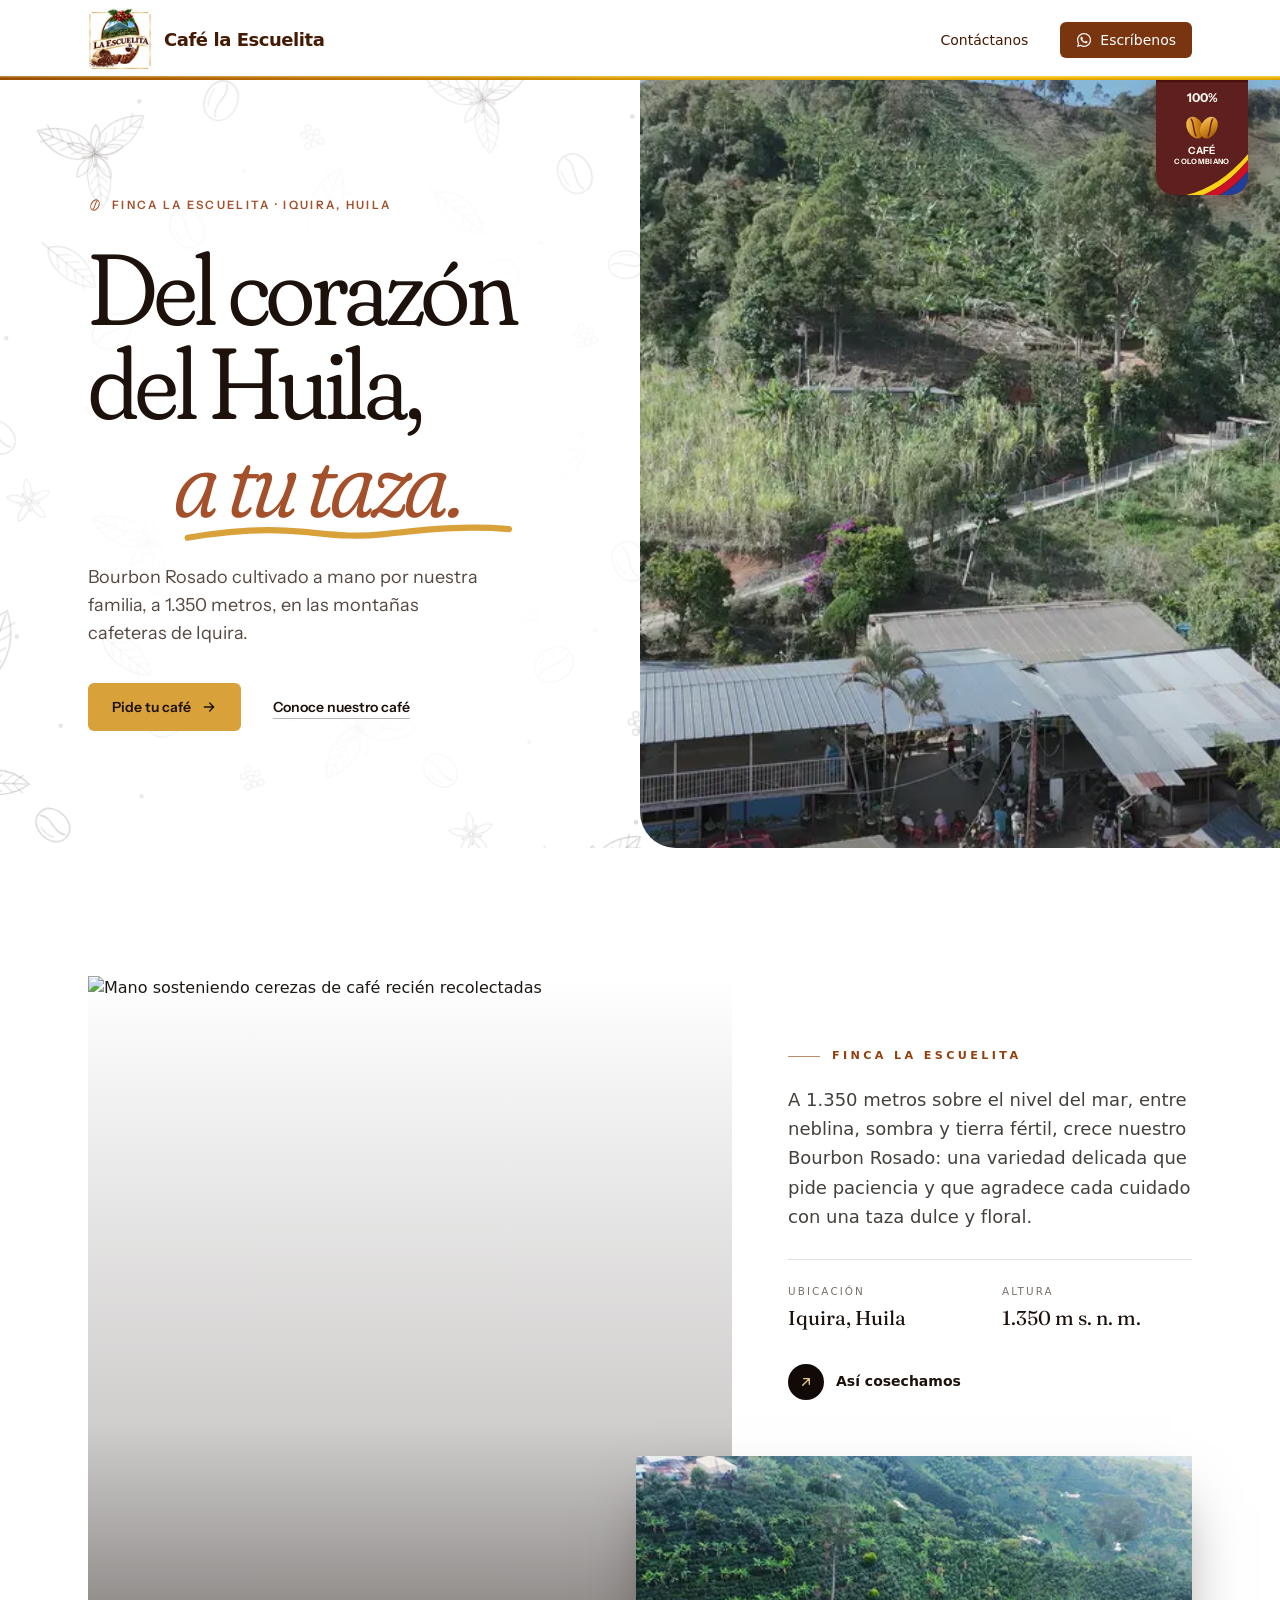
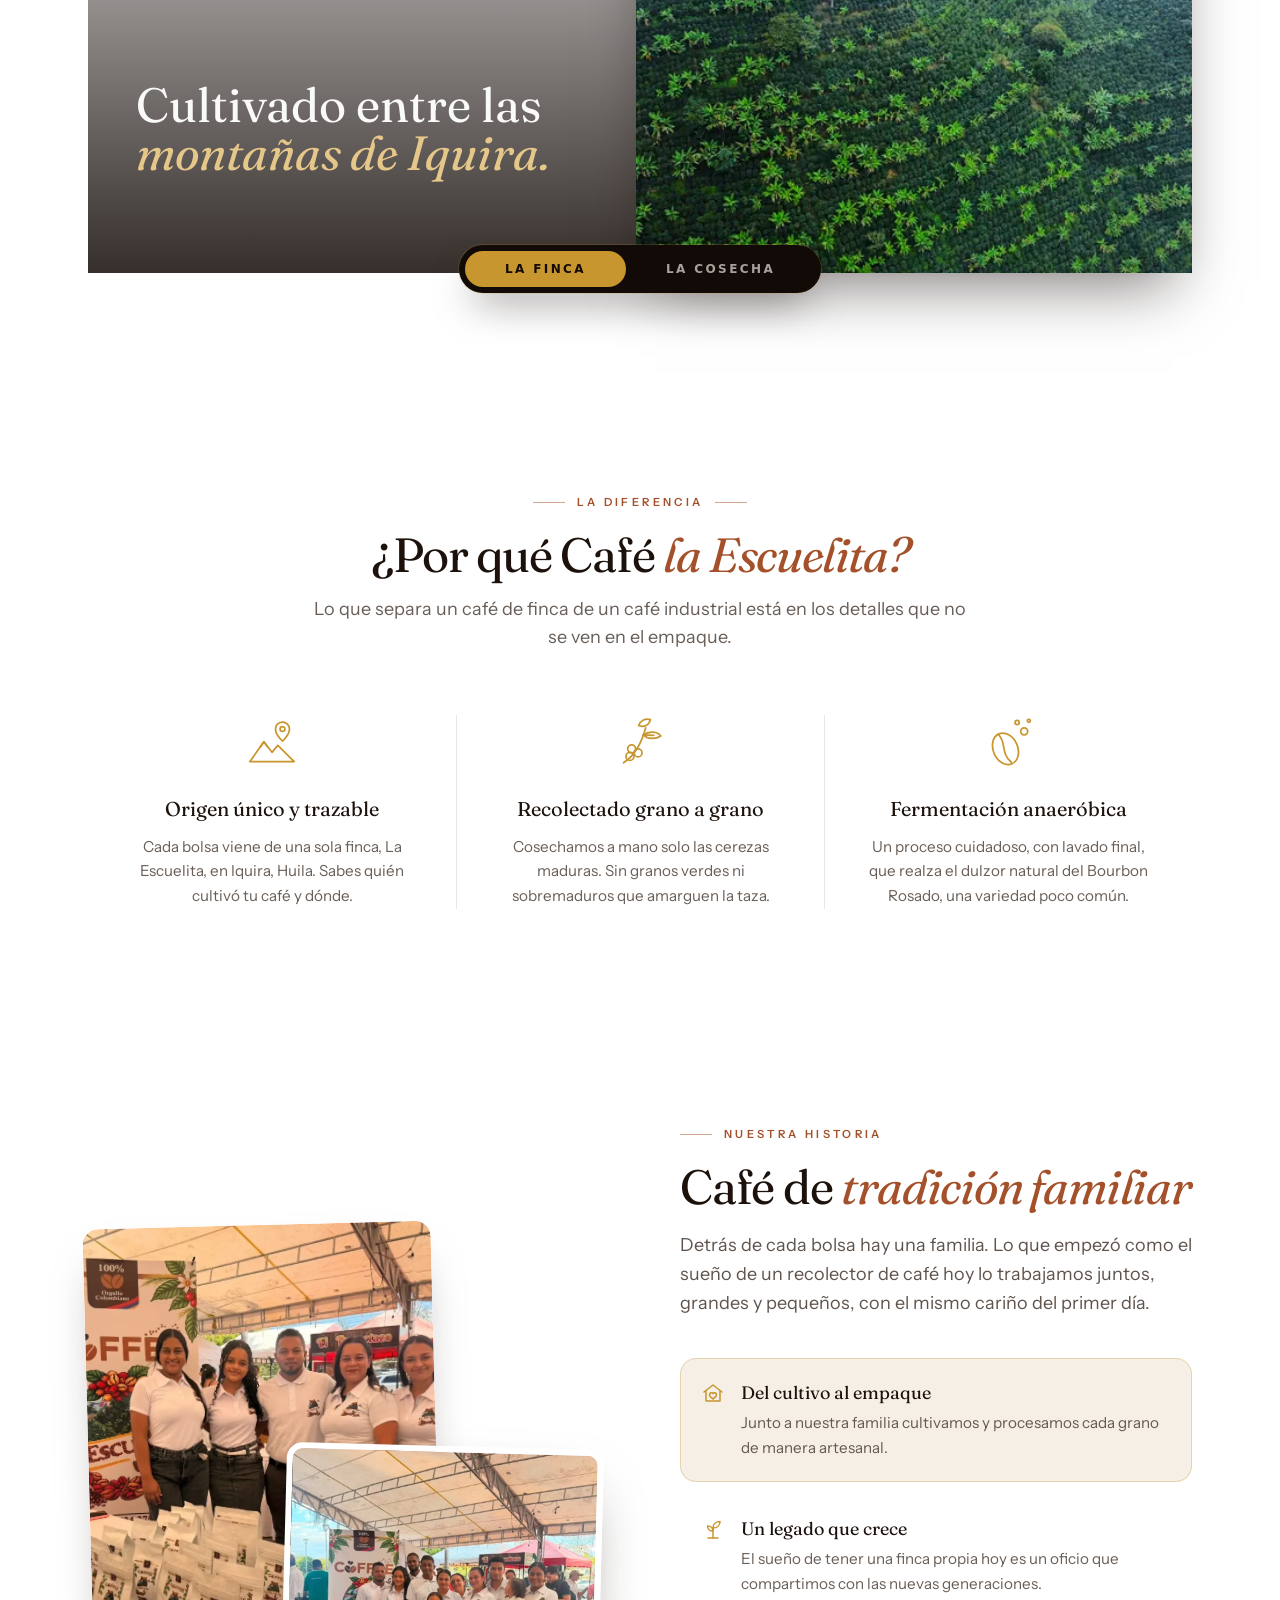
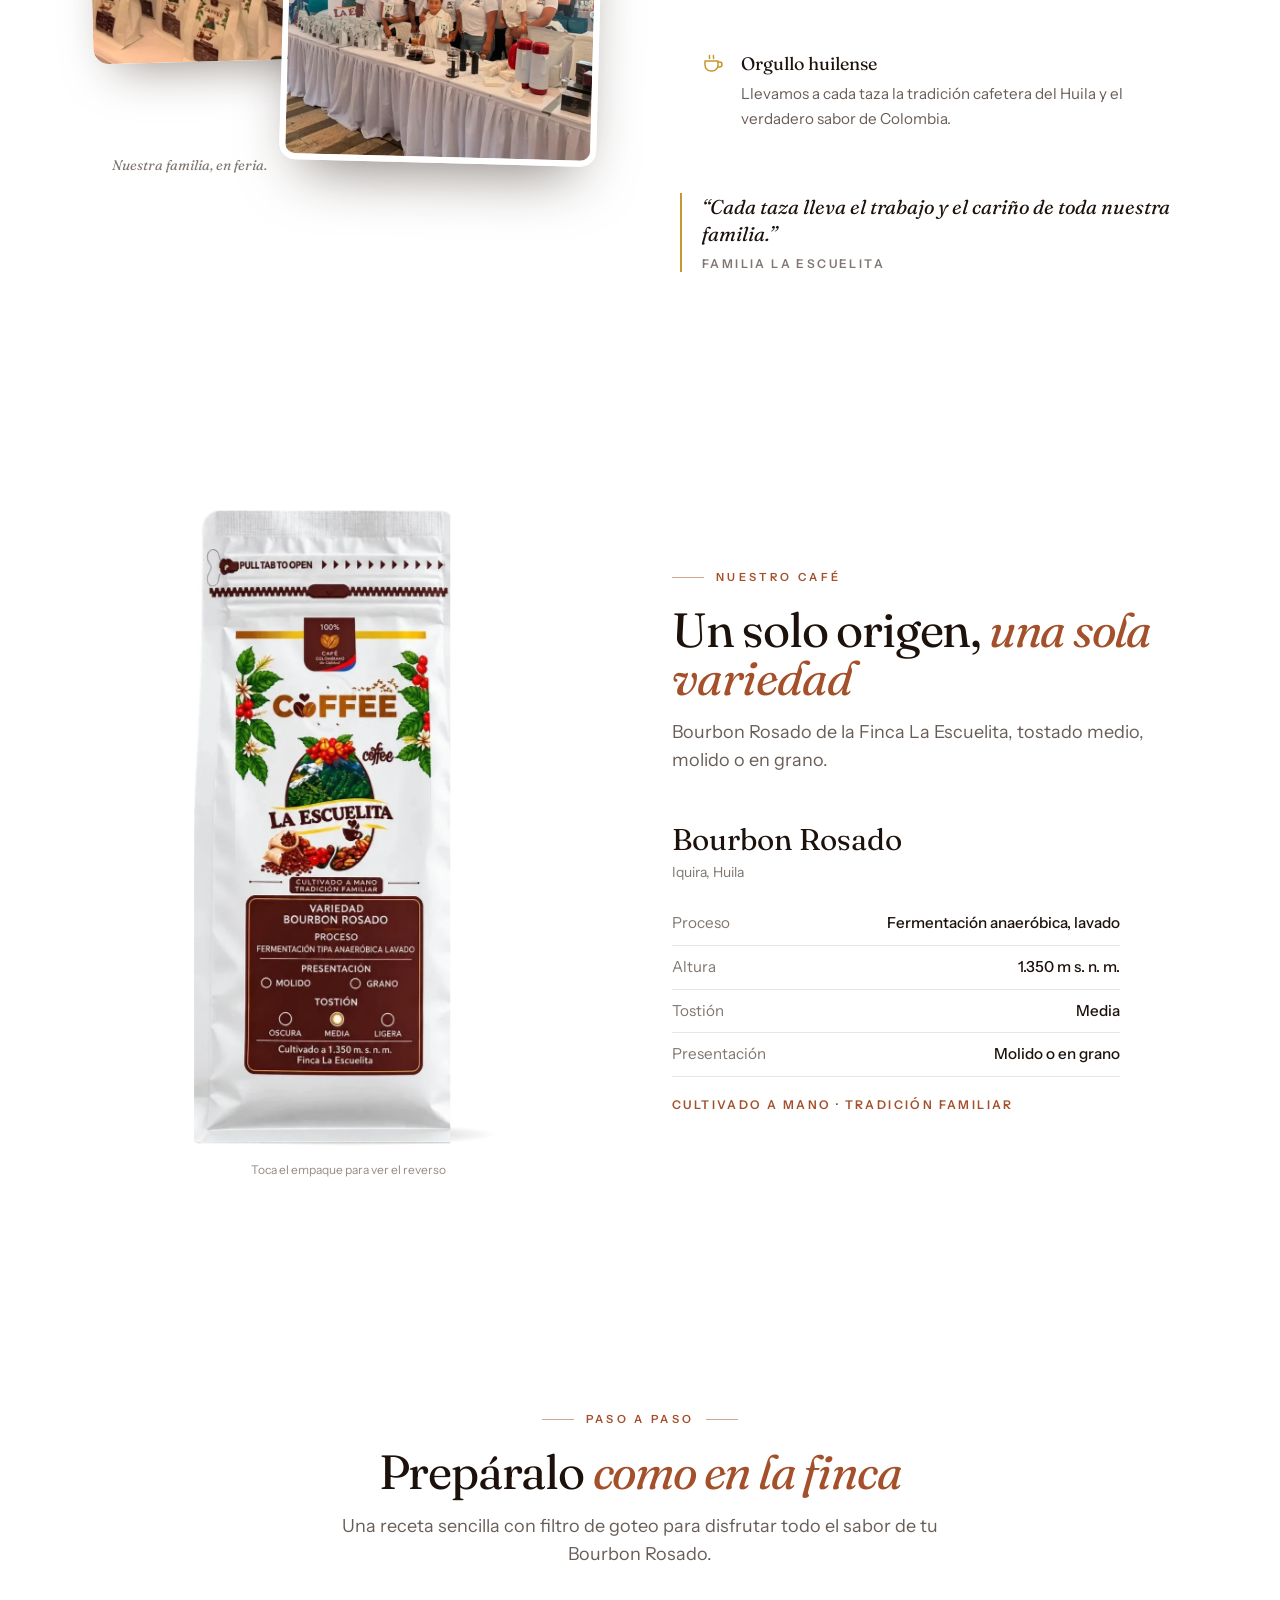
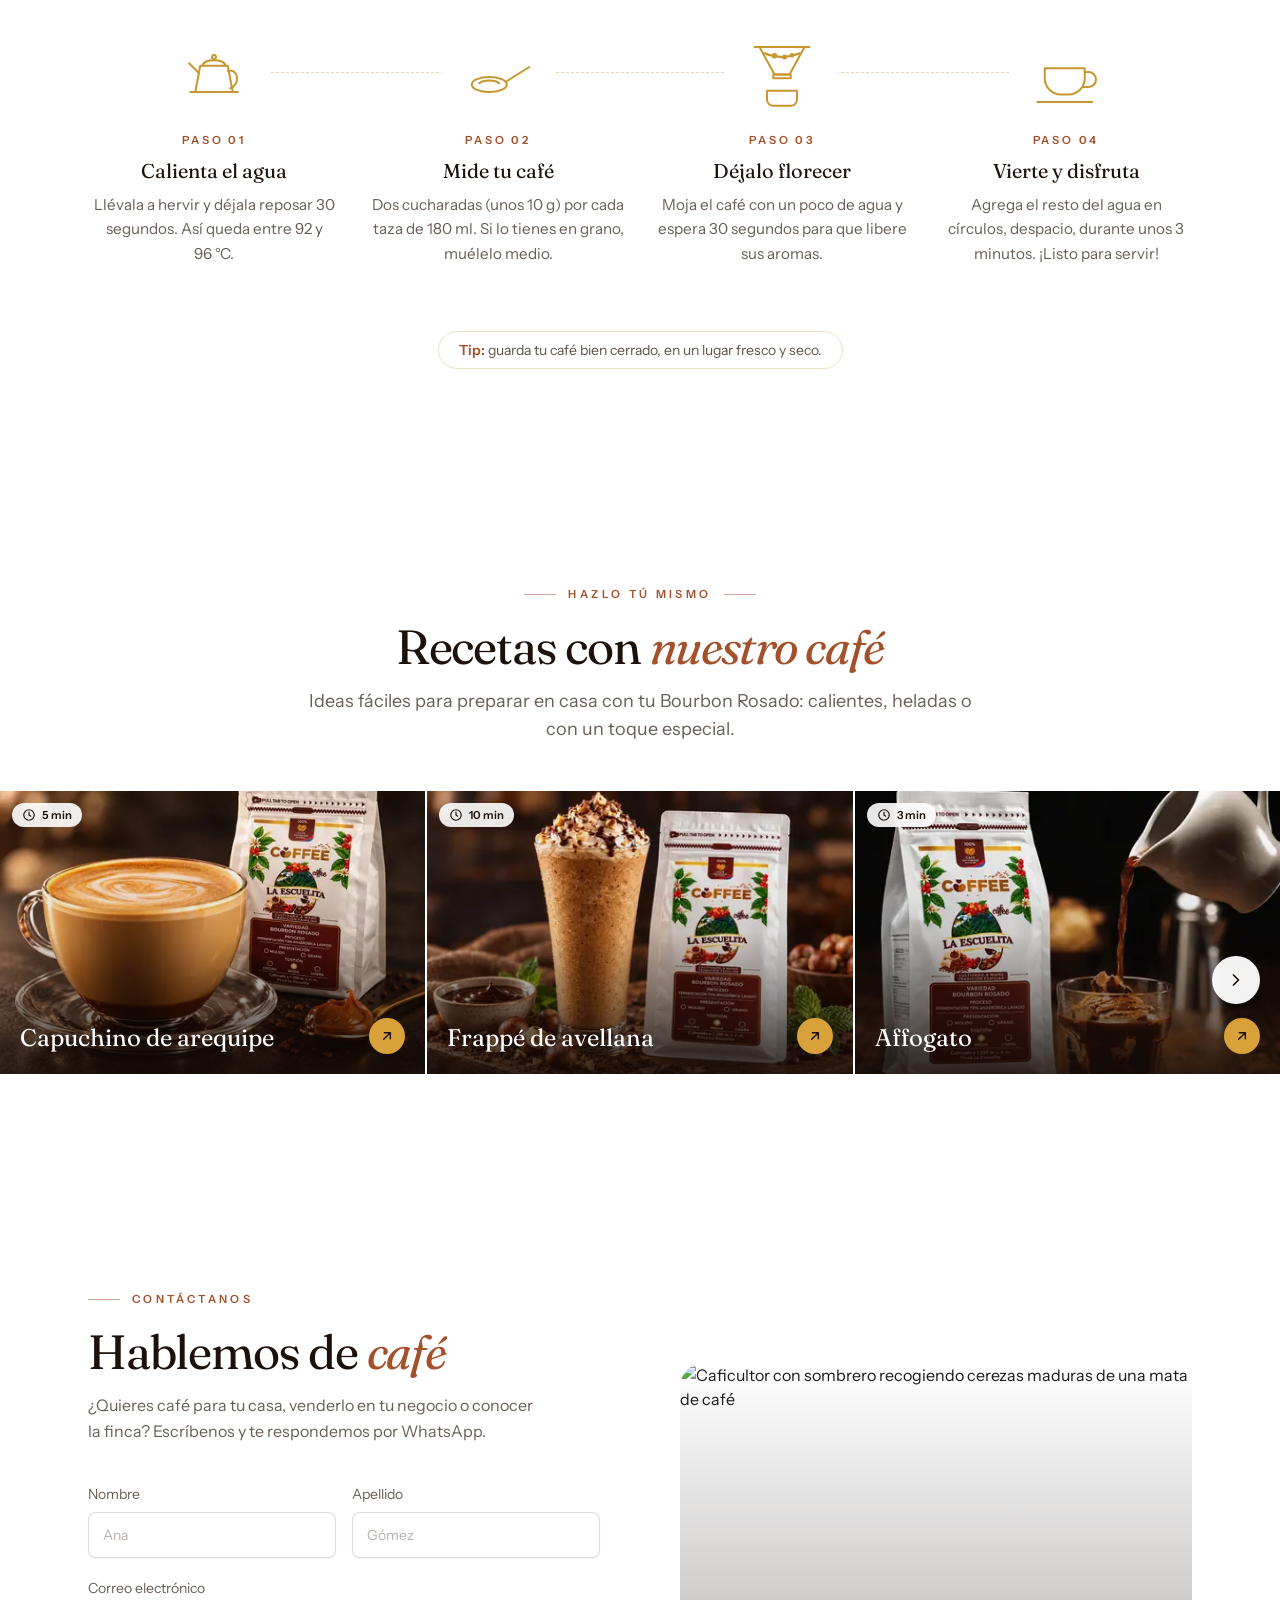
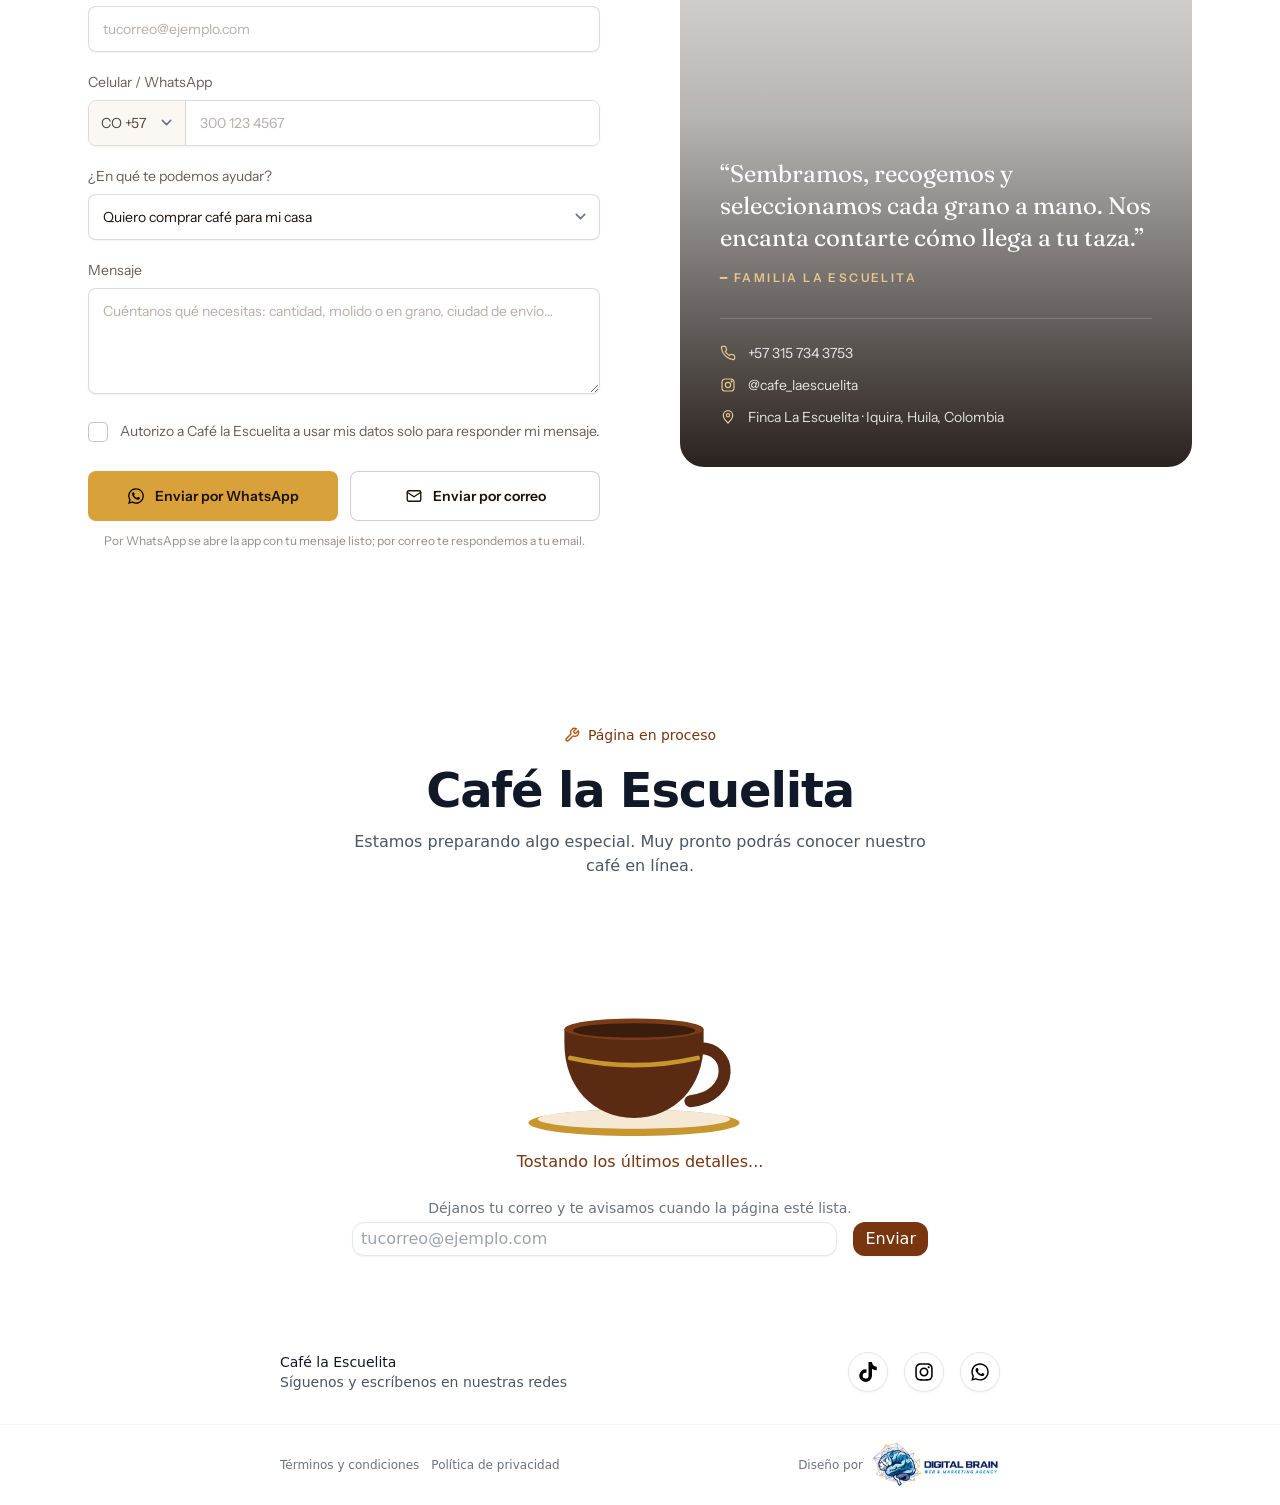
==== commit 91e46c3d: "feat: correos con logo, confirmación al visitante y sin líneas entre secciones - Los correos del for" ====
--- a/plantilla la escuelita/public/index.html
+++ b/plantilla la escuelita/public/index.html
@@ -26,7 +26,7 @@
     <meta name="twitter:card" content="summary_large_image" />
 
     <!-- CSS compilado con Tailwind (fuente: src/estilos.css → python construir.py) -->
-    <link rel="stylesheet" href="./assets/css/estilos.css?v=0f53936875" />
+    <link rel="stylesheet" href="./assets/css/estilos.css?v=dbef0aba31" />
 
     <link rel="preconnect" href="https://images.unsplash.com" />
     <link rel="preconnect" href="https://fonts.googleapis.com" />
@@ -317,7 +317,7 @@
     </section>
 
     <!-- Por qué nuestro café -->
-    <section aria-labelledby="porque-titulo" class="border-y border-espresso-900/10 bg-white font-texto">
+    <section aria-labelledby="porque-titulo" class="bg-white font-texto">
         <div class="mx-auto max-w-6xl px-6 py-20 md:py-24">
             <div class="mx-auto max-w-2xl text-center">
                 <p class="inline-flex items-center gap-3 text-[0.7rem] font-semibold uppercase tracking-[0.3em] text-terracota-600">
@@ -465,7 +465,7 @@
     </section>
 
     <!-- Nuestro café: empaque en 3D con su ficha técnica -->
-    <section id="nuestro-cafe" aria-labelledby="nuestro-cafe-titulo" class="scroll-mt-20 border-t border-espresso-900/10 bg-white font-texto">
+    <section id="nuestro-cafe" aria-labelledby="nuestro-cafe-titulo" class="scroll-mt-20 bg-white font-texto">
         <div class="mx-auto grid max-w-6xl items-center gap-x-16 gap-y-12 px-6 py-20 md:py-28 lg:grid-cols-2">
             <div class="mx-auto max-w-xl text-center lg:col-start-2 lg:mx-0 lg:self-end lg:text-left">
                 <p class="inline-flex items-center gap-3 text-[0.7rem] font-semibold uppercase tracking-[0.3em] text-terracota-600">
@@ -543,7 +543,7 @@
     </section>
 
     <!-- Paso a paso: cómo prepararlo -->
-    <section aria-labelledby="preparacion-titulo" class="border-t border-espresso-900/10 bg-white font-texto">
+    <section aria-labelledby="preparacion-titulo" class="bg-white font-texto">
         <div class="mx-auto max-w-6xl px-6 py-20 md:py-28">
             <div class="mx-auto max-w-2xl text-center">
                 <p class="inline-flex items-center gap-3 text-[0.7rem] font-semibold uppercase tracking-[0.3em] text-terracota-600">
@@ -656,7 +656,7 @@
     </section>
 
     <!-- Recetas -->
-    <section id="recetas" aria-labelledby="recetas-titulo" class="scroll-mt-20 border-t border-espresso-900/10 bg-white font-texto">
+    <section id="recetas" aria-labelledby="recetas-titulo" class="scroll-mt-20 bg-white font-texto">
         <div class="mx-auto max-w-6xl px-6 pb-12 pt-20 md:pt-24">
             <div class="mx-auto max-w-2xl text-center">
                 <p class="inline-flex items-center gap-3 text-[0.7rem] font-semibold uppercase tracking-[0.3em] text-terracota-600">
@@ -816,7 +816,7 @@
 
     <!-- Contáctanos: el sitio es estático, así que el formulario arma el mensaje y abre WhatsApp -->
     <!-- Foto temporal de Unsplash (licencia libre, autora: Ashlyn Ciara): reemplazar por una foto real de la familia en la finca. -->
-    <section id="contacto" aria-labelledby="contacto-titulo" class="scroll-mt-20 border-t border-espresso-900/10 bg-white font-texto">
+    <section id="contacto" aria-labelledby="contacto-titulo" class="scroll-mt-20 bg-white font-texto">
         <div class="mx-auto grid max-w-6xl items-center gap-12 px-6 py-20 md:grid-cols-2 md:gap-10 md:py-28 lg:gap-20">
             <div>
                 <div class="text-center md:text-left">
@@ -1602,7 +1602,7 @@
                     const datos = await r.json().catch(() => ({}));
                     if (!r.ok || !datos.ok) throw Object.assign(new Error('envío fallido'), { detalle: datos.error });
                     form.reset();
-                    avisar('¡Mensaje enviado! Te responderemos pronto a tu correo.', 'ok');
+                    avisar('¡Mensaje enviado! Te llegará una confirmación a tu correo y te responderemos pronto.', 'ok');
                 } catch (err) {
                     // Si el servidor explicó el problema (p. ej. demasiados mensajes), se muestra; si no, el genérico
                     const detalle = err.detalle ? ` (${err.detalle})` : '';
--- a/plantilla la escuelita/public/assets/css/estilos.css
+++ b/plantilla la escuelita/public/assets/css/estilos.css
@@ -1,2 +1,2 @@
 *,:after,:before{--tw-border-spacing-x:0;--tw-border-spacing-y:0;--tw-translate-x:0;--tw-translate-y:0;--tw-rotate:0;--tw-skew-x:0;--tw-skew-y:0;--tw-scale-x:1;--tw-scale-y:1;--tw-pan-x: ;--tw-pan-y: ;--tw-pinch-zoom: ;--tw-scroll-snap-strictness:proximity;--tw-gradient-from-position: ;--tw-gradient-via-position: ;--tw-gradient-to-position: ;--tw-ordinal: ;--tw-slashed-zero: ;--tw-numeric-figure: ;--tw-numeric-spacing: ;--tw-numeric-fraction: ;--tw-ring-inset: ;--tw-ring-offset-width:0px;--tw-ring-offset-color:#fff;--tw-ring-color:rgba(59,130,246,.5);--tw-ring-offset-shadow:0 0 #0000;--tw-ring-shadow:0 0 #0000;--tw-shadow:0 0 #0000;--tw-shadow-colored:0 0 #0000;--tw-blur: ;--tw-brightness: ;--tw-contrast: ;--tw-grayscale: ;--tw-hue-rotate: ;--tw-invert: ;--tw-saturate: ;--tw-sepia: ;--tw-drop-shadow: ;--tw-backdrop-blur: ;--tw-backdrop-brightness: ;--tw-backdrop-contrast: ;--tw-backdrop-grayscale: ;--tw-backdrop-hue-rotate: ;--tw-backdrop-invert: ;--tw-backdrop-opacity: ;--tw-backdrop-saturate: ;--tw-backdrop-sepia: ;--tw-contain-size: ;--tw-contain-layout: ;--tw-contain-paint: ;--tw-contain-style: }::backdrop{--tw-border-spacing-x:0;--tw-border-spacing-y:0;--tw-translate-x:0;--tw-translate-y:0;--tw-rotate:0;--tw-skew-x:0;--tw-skew-y:0;--tw-scale-x:1;--tw-scale-y:1;--tw-pan-x: ;--tw-pan-y: ;--tw-pinch-zoom: ;--tw-scroll-snap-strictness:proximity;--tw-gradient-from-position: ;--tw-gradient-via-position: ;--tw-gradient-to-position: ;--tw-ordinal: ;--tw-slashed-zero: ;--tw-numeric-figure: ;--tw-numeric-spacing: ;--tw-numeric-fraction: ;--tw-ring-inset: ;--tw-ring-offset-width:0px;--tw-ring-offset-color:#fff;--tw-ring-color:rgba(59,130,246,.5);--tw-ring-offset-shadow:0 0 #0000;--tw-ring-shadow:0 0 #0000;--tw-shadow:0 0 #0000;--tw-shadow-colored:0 0 #0000;--tw-blur: ;--tw-brightness: ;--tw-contrast: ;--tw-grayscale: ;--tw-hue-rotate: ;--tw-invert: ;--tw-saturate: ;--tw-sepia: ;--tw-drop-shadow: ;--tw-backdrop-blur: ;--tw-backdrop-brightness: ;--tw-backdrop-contrast: ;--tw-backdrop-grayscale: ;--tw-backdrop-hue-rotate: ;--tw-backdrop-invert: ;--tw-backdrop-opacity: ;--tw-backdrop-saturate: ;--tw-backdrop-sepia: ;--tw-contain-size: ;--tw-contain-layout: ;--tw-contain-paint: ;--tw-contain-style: }
-/*! tailwindcss v3.4.17 | MIT License | https://tailwindcss.com*/*,:after,:before{border:0 solid #e5e7eb;box-sizing:border-box}:after,:before{--tw-content:""}:host,html{line-height:1.5;-webkit-text-size-adjust:100%;font-family:ui-sans-serif,system-ui,sans-serif,Apple Color Emoji,Segoe UI Emoji,Segoe UI Symbol,Noto Color Emoji;font-feature-settings:normal;font-variation-settings:normal;-moz-tab-size:4;-o-tab-size:4;tab-size:4;-webkit-tap-highlight-color:transparent}body{line-height:inherit;margin:0}hr{border-top-width:1px;color:inherit;height:0}abbr:where([title]){-webkit-text-decoration:underline dotted;text-decoration:underline dotted}h1,h2,h3,h4,h5,h6{font-size:inherit;font-weight:inherit}a{color:inherit;text-decoration:inherit}b,strong{font-weight:bolder}code,kbd,pre,samp{font-family:ui-monospace,SFMono-Regular,Menlo,Monaco,Consolas,Liberation Mono,Courier New,monospace;font-feature-settings:normal;font-size:1em;font-variation-settings:normal}small{font-size:80%}sub,sup{font-size:75%;line-height:0;position:relative;vertical-align:baseline}sub{bottom:-.25em}sup{top:-.5em}table{border-collapse:collapse;border-color:inherit;text-indent:0}button,input,optgroup,select,textarea{color:inherit;font-family:inherit;font-feature-settings:inherit;font-size:100%;font-variation-settings:inherit;font-weight:inherit;letter-spacing:inherit;line-height:inherit;margin:0;padding:0}button,select{text-transform:none}button,input:where([type=button]),input:where([type=reset]),input:where([type=submit]){-webkit-appearance:button;background-color:transparent;background-image:none}:-moz-focusring{outline:auto}:-moz-ui-invalid{box-shadow:none}progress{vertical-align:baseline}::-webkit-inner-spin-button,::-webkit-outer-spin-button{height:auto}[type=search]{-webkit-appearance:textfield;outline-offset:-2px}::-webkit-search-decoration{-webkit-appearance:none}::-webkit-file-upload-button{-webkit-appearance:button;font:inherit}summary{display:list-item}blockquote,dd,dl,figure,h1,h2,h3,h4,h5,h6,hr,p,pre{margin:0}fieldset{margin:0}fieldset,legend{padding:0}menu,ol,ul{list-style:none;margin:0;padding:0}dialog{padding:0}textarea{resize:vertical}input::-moz-placeholder,textarea::-moz-placeholder{color:#9ca3af;opacity:1}input::placeholder,textarea::placeholder{color:#9ca3af;opacity:1}[role=button],button{cursor:pointer}:disabled{cursor:default}audio,canvas,embed,iframe,img,object,svg,video{display:block;vertical-align:middle}img,video{height:auto;max-width:100%}[hidden]:where(:not([hidden=until-found])){display:none}[multiple],[type=date],[type=datetime-local],[type=email],[type=month],[type=number],[type=password],[type=search],[type=tel],[type=text],[type=time],[type=url],[type=week],input:where(:not([type])),select,textarea{-webkit-appearance:none;-moz-appearance:none;appearance:none;background-color:#fff;border-color:#6b7280;border-radius:0;border-width:1px;font-size:1rem;line-height:1.5rem;padding:.5rem .75rem;--tw-shadow:0 0 #0000}[multiple]:focus,[type=date]:focus,[type=datetime-local]:focus,[type=email]:focus,[type=month]:focus,[type=number]:focus,[type=password]:focus,[type=search]:focus,[type=tel]:focus,[type=text]:focus,[type=time]:focus,[type=url]:focus,[type=week]:focus,input:where(:not([type])):focus,select:focus,textarea:focus{outline:2px solid transparent;outline-offset:2px;--tw-ring-inset:var(--tw-empty,/*!*/ /*!*/);--tw-ring-offset-width:0px;--tw-ring-offset-color:#fff;--tw-ring-color:#2563eb;--tw-ring-offset-shadow:var(--tw-ring-inset) 0 0 0 var(--tw-ring-offset-width) var(--tw-ring-offset-color);--tw-ring-shadow:var(--tw-ring-inset) 0 0 0 calc(1px + var(--tw-ring-offset-width)) var(--tw-ring-color);border-color:#2563eb;box-shadow:var(--tw-ring-offset-shadow),var(--tw-ring-shadow),var(--tw-shadow)}input::-moz-placeholder,textarea::-moz-placeholder{color:#6b7280;opacity:1}input::placeholder,textarea::placeholder{color:#6b7280;opacity:1}::-webkit-datetime-edit-fields-wrapper{padding:0}::-webkit-date-and-time-value{min-height:1.5em;text-align:inherit}::-webkit-datetime-edit{display:inline-flex}::-webkit-datetime-edit,::-webkit-datetime-edit-day-field,::-webkit-datetime-edit-hour-field,::-webkit-datetime-edit-meridiem-field,::-webkit-datetime-edit-millisecond-field,::-webkit-datetime-edit-minute-field,::-webkit-datetime-edit-month-field,::-webkit-datetime-edit-second-field,::-webkit-datetime-edit-year-field{padding-bottom:0;padding-top:0}select{background-image:url("data:image/svg+xml;charset=utf-8,%3Csvg xmlns='http://www.w3.org/2000/svg' fill='none' viewBox='0 0 20 20'%3E%3Cpath stroke='%236b7280' stroke-linecap='round' stroke-linejoin='round' stroke-width='1.5' d='m6 8 4 4 4-4'/%3E%3C/svg%3E");background-position:right .5rem center;background-repeat:no-repeat;background-size:1.5em 1.5em;padding-right:2.5rem;-webkit-print-color-adjust:exact;print-color-adjust:exact}[multiple],[size]:where(select:not([size="1"])){background-image:none;background-position:0 0;background-repeat:unset;background-size:initial;padding-right:.75rem;-webkit-print-color-adjust:unset;print-color-adjust:unset}[type=checkbox],[type=radio]{-webkit-appearance:none;-moz-appearance:none;appearance:none;background-color:#fff;background-origin:border-box;border-color:#6b7280;border-width:1px;color:#2563eb;display:inline-block;flex-shrink:0;height:1rem;padding:0;-webkit-print-color-adjust:exact;print-color-adjust:exact;-webkit-user-select:none;-moz-user-select:none;user-select:none;vertical-align:middle;width:1rem;--tw-shadow:0 0 #0000}[type=checkbox]{border-radius:0}[type=radio]{border-radius:100%}[type=checkbox]:focus,[type=radio]:focus{outline:2px solid transparent;outline-offset:2px;--tw-ring-inset:var(--tw-empty,/*!*/ /*!*/);--tw-ring-offset-width:2px;--tw-ring-offset-color:#fff;--tw-ring-color:#2563eb;--tw-ring-offset-shadow:var(--tw-ring-inset) 0 0 0 var(--tw-ring-offset-width) var(--tw-ring-offset-color);--tw-ring-shadow:var(--tw-ring-inset) 0 0 0 calc(2px + var(--tw-ring-offset-width)) var(--tw-ring-color);box-shadow:var(--tw-ring-offset-shadow),var(--tw-ring-shadow),var(--tw-shadow)}[type=checkbox]:checked,[type=radio]:checked{background-color:currentColor;background-position:50%;background-repeat:no-repeat;background-size:100% 100%;border-color:transparent}[type=checkbox]:checked{background-image:url("data:image/svg+xml;charset=utf-8,%3Csvg xmlns='http://www.w3.org/2000/svg' fill='%23fff' viewBox='0 0 16 16'%3E%3Cpath d='M12.207 4.793a1 1 0 0 1 0 1.414l-5 5a1 1 0 0 1-1.414 0l-2-2a1 1 0 0 1 1.414-1.414L6.5 9.086l4.293-4.293a1 1 0 0 1 1.414 0'/%3E%3C/svg%3E")}@media (forced-colors:active) {[type=checkbox]:checked{-webkit-appearance:auto;-moz-appearance:auto;appearance:auto}}[type=radio]:checked{background-image:url("data:image/svg+xml;charset=utf-8,%3Csvg xmlns='http://www.w3.org/2000/svg' fill='%23fff' viewBox='0 0 16 16'%3E%3Ccircle cx='8' cy='8' r='3'/%3E%3C/svg%3E")}@media (forced-colors:active) {[type=radio]:checked{-webkit-appearance:auto;-moz-appearance:auto;appearance:auto}}[type=checkbox]:checked:focus,[type=checkbox]:checked:hover,[type=radio]:checked:focus,[type=radio]:checked:hover{background-color:currentColor;border-color:transparent}[type=checkbox]:indeterminate{background-color:currentColor;background-image:url("data:image/svg+xml;charset=utf-8,%3Csvg xmlns='http://www.w3.org/2000/svg' fill='none' viewBox='0 0 16 16'%3E%3Cpath stroke='%23fff' stroke-linecap='round' stroke-linejoin='round' stroke-width='2' d='M4 8h8'/%3E%3C/svg%3E");background-position:50%;background-repeat:no-repeat;background-size:100% 100%;border-color:transparent}@media (forced-colors:active) {[type=checkbox]:indeterminate{-webkit-appearance:auto;-moz-appearance:auto;appearance:auto}}[type=checkbox]:indeterminate:focus,[type=checkbox]:indeterminate:hover{background-color:currentColor;border-color:transparent}[type=file]{background:unset;border-color:inherit;border-radius:0;border-width:0;font-size:unset;line-height:inherit;padding:0}[type=file]:focus{outline:1px solid ButtonText;outline:1px auto -webkit-focus-ring-color}[hidden]{display:none!important}@keyframes subir{0%{opacity:0;transform:translateY(14px)}to{opacity:1;transform:none}}.aparecer{animation:subir .8s cubic-bezier(.2,.7,.2,1) forwards;opacity:0}.retraso-1{animation-delay:.1s}.retraso-2{animation-delay:.2s}.retraso-3{animation-delay:.3s}.retraso-4{animation-delay:.45s}.titular{font-variation-settings:"SOFT" 100,"WONK" 1}.velo-texto:before{background:radial-gradient(ellipse 60% 55% at 55% 50%,#fff 45%,hsla(0,0%,100%,.85) 65%,hsla(0,0%,100%,0) 100%);content:"";inset:-4rem -2rem;pointer-events:none;position:absolute;z-index:-1}.paso-burbuja,.paso-gota,.paso-grano,.paso-vapor{transform-box:fill-box;transform-origin:50% 50%}@keyframes paso-vapor{0%{opacity:0;transform:translateY(4px)}40%{opacity:1}to{opacity:0;transform:translateY(-7px)}}.paso-vapor{animation:paso-vapor 2.6s ease-out infinite;opacity:0}@keyframes paso-grano{0%{opacity:0;transform:translateY(-6px) rotate(0)}15%{opacity:1}65%{opacity:1;transform:translateY(24px) rotate(40deg)}80%,to{opacity:0;transform:translateY(26px) rotate(40deg)}}.paso-grano{animation:paso-grano 2.4s cubic-bezier(.55,0,.8,.6) infinite;opacity:0}@keyframes paso-gota{0%{opacity:0;transform:translateY(-3px) scale(.6)}20%{opacity:1;transform:translateY(0) scale(1)}75%{opacity:1;transform:translateY(7px)}to{opacity:0;transform:translateY(9px)}}.paso-gota{animation:paso-gota 1.2s ease-in infinite;opacity:0}@keyframes paso-burbuja{0%,to{opacity:.3;transform:scale(.4)}50%{opacity:1;transform:scale(1.3)}}.paso-burbuja{animation:paso-burbuja 2s ease-in-out infinite}.paso svg{transition:transform .5s cubic-bezier(.2,.7,.2,1)}.paso:hover svg{transform:translateY(-4px)}.escena-3d{--w:12rem;--d:calc(var(--w)*0.36);padding:1.5rem 3rem 0;perspective:1400px;position:relative}@media (min-width:768px){.escena-3d{--w:15.5rem}}.bolsa-3d{border-radius:1rem;cursor:pointer;display:block;transform-style:preserve-3d;-webkit-tap-highlight-color:transparent}.bolsa-3d:focus{outline:none}.bolsa-3d:focus-visible:not([data-puntero]){outline:2px solid #c8962e;outline-offset:12px}.bolsa-3d .giro,.bolsa-3d .volteo{display:block;transform-style:preserve-3d}.bolsa-3d .giro{animation:girar-bolsa 9s ease-in-out infinite}.bolsa-3d .volteo{aspect-ratio:560/1385;position:relative;transition:transform 1.1s cubic-bezier(.3,.7,.2,1);width:var(--w)}.bolsa-3d[aria-pressed=true] .volteo{transform:rotateY(180deg)}.bolsa-3d .cara{backface-visibility:hidden;-webkit-backface-visibility:hidden;inset:0;position:absolute}.bolsa-3d .cara img{height:100%;-o-object-fit:fill;object-fit:fill;width:100%}.bolsa-3d .cara-frente{transform:translateZ(calc(var(--d)/2))}.bolsa-3d .cara-reverso{transform:rotateY(180deg) translateZ(calc(var(--d)/2))}.bolsa-3d .cara:after{animation:brillo-bolsa 9s ease-in-out infinite;background:linear-gradient(100deg,rgba(30,15,5,.14),transparent 28%,hsla(0,0%,100%,.5) 47%,transparent 62%,rgba(30,15,5,.16));background-size:240% 100%;content:"";inset:0;-webkit-mask:var(--mascara) center /100% 100% no-repeat;mask:var(--mascara) center /100% 100% no-repeat;pointer-events:none;position:absolute}.bolsa-3d .costado{backface-visibility:hidden;-webkit-backface-visibility:hidden;background:linear-gradient(90deg,#d3cec6,#ebe8e2 38%,#f6f4f0 50%,#e4e0d9 62%,#cdc7be);bottom:0;clip-path:polygon(50% .8%,100% 9%,100% 99.2%,96% 100%,4% 100%,0 99.2%,0 9%);left:50%;margin-left:calc(var(--d)/-2);position:absolute;top:0;width:var(--d)}.bolsa-3d .costado svg{height:100%;inset:0;position:absolute;width:100%}.bolsa-3d .costado path{fill:none;stroke:rgba(90,75,60,.28);stroke-width:1;vector-effect:non-scaling-stroke}.bolsa-3d .costado:after{animation:luz-fuelle 9s ease-in-out infinite;background:#2a1a10;content:"";inset:0;position:absolute}.bolsa-3d .costado-der{transform:rotateY(90deg) translateZ(calc(var(--w)/2 - 1px))}.bolsa-3d .costado-izq{transform:rotateY(-90deg) translateZ(calc(var(--w)/2 - 1px))}.bolsa-3d .costado-der:after{animation-direction:reverse}@keyframes luz-fuelle{0%,to{opacity:.02}50%{opacity:.2}}.sombra-3d{animation:sombra-bolsa 9s ease-in-out infinite;background:radial-gradient(closest-side,rgba(42,26,16,.35),transparent);border-radius:50%;display:block;height:1.4rem;margin:-.6rem auto 0;width:calc(var(--w)*1.2)}@keyframes girar-bolsa{0%,to{transform:rotateY(-24deg) rotateX(3deg) translateY(0)}50%{transform:rotateY(24deg) rotateX(1deg) translateY(-6px)}}@keyframes brillo-bolsa{0%,to{background-position:100% 0}50%{background-position:0 0}}@keyframes sombra-bolsa{0%,to{opacity:.9;transform:translateX(-6%) scaleX(.92)}50%{opacity:.7;transform:translateX(6%) scaleX(.86)}}.franja-dorada{background:linear-gradient(180deg,rgba(255,244,200,.45),rgba(255,244,200,0) 45%,rgba(90,40,0,.18)),linear-gradient(90deg,#a05206,#c27408 22%,#e3a205 48%,#fbbb06 72%,#edb603)}@media (prefers-reduced-motion:reduce){.aparecer{opacity:1}.aparecer,.bolsa-3d .cara:after,.bolsa-3d .costado:after,.bolsa-3d .giro,.sombra-3d{animation:none}.bolsa-3d .giro{transform:rotateY(-16deg)}.paso-burbuja,.paso-gota,.paso-grano,.paso-vapor{animation:none;opacity:1}.paso-grano:not(:first-child){opacity:0}}@keyframes ajustar{0%,to{transform:rotate(0)}15%{transform:rotate(-25deg)}30%{transform:rotate(15deg)}45%{transform:rotate(-10deg)}60%{transform:rotate(0)}}.llave{animation:ajustar 2.4s ease-in-out infinite;transform-origin:50% 50%}@keyframes vapor{0%{opacity:0;transform:translateY(10px) scaleX(1)}25%{opacity:.75}to{opacity:0;transform:translateY(-22px) scaleX(1.15)}}.vapor{animation:vapor 3s ease-out infinite;opacity:0;transform-box:fill-box;transform-origin:50% 100%}.vapor-2{animation-delay:1s}.vapor-3{animation-delay:2s}@keyframes punto{0%,80%,to{opacity:.2}40%{opacity:1}}.punto{animation:punto 1.4s infinite}.punto:nth-child(2){animation-delay:.2s}.punto:nth-child(3){animation-delay:.4s}@media (prefers-reduced-motion:reduce){.llave,.punto,.vapor{animation:none}.vapor{opacity:.6}}html{scroll-behavior:smooth}.pestana{color:#a8a29e}.pestana:hover{color:#e6c78a}.pestana[aria-selected=true]{background:#c8962e;color:#120a06}.pestana:focus-visible{outline:2px solid #e6c78a;outline-offset:2px}@keyframes fundido{0%{opacity:0;transform:translateY(10px)}to{opacity:1;transform:none}}.panel[hidden]{display:none!important}.panel:not([hidden]){animation:fundido .6s cubic-bezier(.2,.7,.2,1)}.panel figure{overflow:hidden}.panel .foto{transition:transform 1.2s cubic-bezier(.2,.7,.2,1)}.panel figure:hover .foto{transform:scale(1.04)}@media (prefers-reduced-motion:reduce){.panel:not([hidden]){animation:none}.panel .foto{transition:none}}.revelar.listo .revelar-item{opacity:0;transform:translateY(28px)}.revelar.listo .revelar-item svg>*{stroke-dasharray:1;stroke-dashoffset:1}.revelar.visible .revelar-item{opacity:1;transform:none;transition:opacity .8s cubic-bezier(.2,.7,.2,1),transform .8s cubic-bezier(.2,.7,.2,1);transition-delay:calc(var(--i, 0)*.18s)}.revelar.visible .revelar-item svg>*{stroke-dashoffset:0;transition:stroke-dashoffset 1.6s cubic-bezier(.45,0,.2,1) calc(var(--i, 0)*.18s + .25s)}.sin-barra{scrollbar-width:none}.sin-barra::-webkit-scrollbar{display:none}.receta[open]{animation:fundido .35s cubic-bezier(.2,.7,.2,1)}html:has(.receta[open]){overflow:hidden}@media (prefers-reduced-motion:reduce){.receta[open]{animation:none}#recetas-lista{scroll-behavior:auto}}.sr-only{height:1px;margin:-1px;overflow:hidden;padding:0;position:absolute;width:1px;clip:rect(0,0,0,0);border-width:0;white-space:nowrap}.pointer-events-none{pointer-events:none}.visible{visibility:visible}.invisible{visibility:hidden}.absolute{position:absolute}.relative{position:relative}.sticky{position:sticky}.inset-0{inset:0}.inset-x-0{left:0;right:0}.-bottom-3{bottom:-.75rem}.-bottom-\[0\.18em\]{bottom:-.18em}.bottom-0{bottom:0}.left-2{left:.5rem}.left-3{left:.75rem}.left-\[0\.95em\]{left:.95em}.left-\[12\.5\%\]{left:12.5%}.right-3{right:.75rem}.right-5{right:1.25rem}.right-\[12\.5\%\]{right:12.5%}.top-0{top:0}.top-1\/2{top:50%}.top-10{top:2.5rem}.top-3{top:.75rem}.isolate{isolation:isolate}.-z-10{z-index:-10}.z-10{z-index:10}.z-50{z-index:50}.m-auto{margin:auto}.mx-4{margin-left:1rem;margin-right:1rem}.mx-auto{margin-left:auto;margin-right:auto}.-mt-\[42\%\]{margin-top:-42%}.mb-10{margin-bottom:2.5rem}.mb-2{margin-bottom:.5rem}.mb-5{margin-bottom:1.25rem}.mb-7{margin-bottom:1.75rem}.ml-auto{margin-left:auto}.mt-0\.5{margin-top:.125rem}.mt-1{margin-top:.25rem}.mt-10{margin-top:2.5rem}.mt-16{margin-top:4rem}.mt-2{margin-top:.5rem}.mt-3{margin-top:.75rem}.mt-4{margin-top:1rem}.mt-5{margin-top:1.25rem}.mt-6{margin-top:1.5rem}.mt-7{margin-top:1.75rem}.mt-8{margin-top:2rem}.mt-9{margin-top:2.25rem}.block{display:block}.flex{display:flex}.inline-flex{display:inline-flex}.grid{display:grid}.hidden{display:none}.aspect-\[3\/2\]{aspect-ratio:3/2}.aspect-\[4\/3\]{aspect-ratio:4/3}.aspect-\[4\/5\]{aspect-ratio:4/5}.aspect-square{aspect-ratio:1/1}.h-1{height:.25rem}.h-1\.5{height:.375rem}.h-10{height:2.5rem}.h-12{height:3rem}.h-14{height:3.5rem}.h-20{height:5rem}.h-3\.5{height:.875rem}.h-4{height:1rem}.h-48{height:12rem}.h-5{height:1.25rem}.h-52{height:13rem}.h-6{height:1.5rem}.h-7{height:1.75rem}.h-9{height:2.25rem}.h-\[0\.22em\]{height:.22em}.h-\[18px\]{height:18px}.h-\[25rem\]{height:25rem}.h-full{height:100%}.h-px{height:1px}.max-h-\[calc\(100dvh-2rem\)\]{max-height:calc(100dvh - 2rem)}.min-h-\[26rem\]{min-height:26rem}.min-h-screen{min-height:100vh}.w-1\.5{width:.375rem}.w-10{width:2.5rem}.w-12{width:3rem}.w-14{width:3.5rem}.w-20{width:5rem}.w-3\.5{width:.875rem}.w-4{width:1rem}.w-4\/5{width:80%}.w-5{width:1.25rem}.w-6{width:1.5rem}.w-7{width:1.75rem}.w-8{width:2rem}.w-9{width:2.25rem}.w-\[18px\]{width:18px}.w-\[62\%\]{width:62%}.w-\[68\%\]{width:68%}.w-\[68px\]{width:68px}.w-\[88\%\]{width:88%}.w-\[min\(60rem\2c calc\(100\%-2rem\)\)\]{width:min(60rem,calc(100% - 2rem))}.w-auto{width:auto}.w-fit{width:-moz-fit-content;width:fit-content}.w-full{width:100%}.min-w-0{min-width:0}.max-w-2xl{max-width:42rem}.max-w-3xl{max-width:48rem}.max-w-6xl{max-width:72rem}.max-w-\[26ch\]{max-width:26ch}.max-w-\[30ch\]{max-width:30ch}.max-w-\[32rem\]{max-width:32rem}.max-w-\[34ch\]{max-width:34ch}.max-w-\[46ch\]{max-width:46ch}.max-w-md{max-width:28rem}.max-w-sm{max-width:24rem}.max-w-xl{max-width:36rem}.flex-1{flex:1 1 0%}.shrink-0{flex-shrink:0}.-translate-y-1\/2{--tw-translate-y:-50%}.-rotate-45,.-translate-y-1\/2{transform:translate(var(--tw-translate-x),var(--tw-translate-y)) rotate(var(--tw-rotate)) skewX(var(--tw-skew-x)) skewY(var(--tw-skew-y)) scaleX(var(--tw-scale-x)) scaleY(var(--tw-scale-y))}.-rotate-45{--tw-rotate:-45deg}.-rotate-\[1\.5deg\]{--tw-rotate:-1.5deg}.-rotate-\[1\.5deg\],.rotate-\[1\.5deg\]{transform:translate(var(--tw-translate-x),var(--tw-translate-y)) rotate(var(--tw-rotate)) skewX(var(--tw-skew-x)) skewY(var(--tw-skew-y)) scaleX(var(--tw-scale-x)) scaleY(var(--tw-scale-y))}.rotate-\[1\.5deg\]{--tw-rotate:1.5deg}.transform{transform:translate(var(--tw-translate-x),var(--tw-translate-y)) rotate(var(--tw-rotate)) skewX(var(--tw-skew-x)) skewY(var(--tw-skew-y)) scaleX(var(--tw-scale-x)) scaleY(var(--tw-scale-y))}.cursor-pointer{cursor:pointer}.resize-y{resize:vertical}.resize{resize:both}.snap-x{scroll-snap-type:x var(--tw-scroll-snap-strictness)}.snap-mandatory{--tw-scroll-snap-strictness:mandatory}.snap-start{scroll-snap-align:start}.scroll-mt-20{scroll-margin-top:5rem}.grid-cols-2{grid-template-columns:repeat(2,minmax(0,1fr))}.flex-col{flex-direction:column}.flex-wrap{flex-wrap:wrap}.place-items-center{place-items:center}.items-start{align-items:flex-start}.items-end{align-items:flex-end}.items-center{align-items:center}.items-baseline{align-items:baseline}.justify-end{justify-content:flex-end}.justify-center{justify-content:center}.justify-between{justify-content:space-between}.gap-1\.5{gap:.375rem}.gap-10{gap:2.5rem}.gap-12{gap:3rem}.gap-14{gap:3.5rem}.gap-16{gap:4rem}.gap-2{gap:.5rem}.gap-2\.5{gap:.625rem}.gap-3{gap:.75rem}.gap-4{gap:1rem}.gap-5{gap:1.25rem}.gap-6{gap:1.5rem}.gap-\[2px\]{gap:2px}.gap-x-16{-moz-column-gap:4rem;column-gap:4rem}.gap-x-8{-moz-column-gap:2rem;column-gap:2rem}.gap-y-12{row-gap:3rem}.gap-y-4{row-gap:1rem}.space-y-2\.5>:not([hidden])~:not([hidden]){--tw-space-y-reverse:0;margin-bottom:calc(.625rem*var(--tw-space-y-reverse));margin-top:calc(.625rem*(1 - var(--tw-space-y-reverse)))}.space-y-3>:not([hidden])~:not([hidden]){--tw-space-y-reverse:0;margin-bottom:calc(.75rem*var(--tw-space-y-reverse));margin-top:calc(.75rem*(1 - var(--tw-space-y-reverse)))}.space-y-4>:not([hidden])~:not([hidden]){--tw-space-y-reverse:0;margin-bottom:calc(1rem*var(--tw-space-y-reverse));margin-top:calc(1rem*(1 - var(--tw-space-y-reverse)))}.overflow-hidden{overflow:hidden}.overflow-x-auto{overflow-x:auto}.overflow-y-auto{overflow-y:auto}.overflow-x-hidden{overflow-x:hidden}.scroll-smooth{scroll-behavior:smooth}.whitespace-nowrap{white-space:nowrap}.rounded-2xl{border-radius:1rem}.rounded-3xl{border-radius:1.5rem}.rounded-\[5px\]{border-radius:5px}.rounded-full{border-radius:9999px}.rounded-lg{border-radius:.5rem}.rounded-md{border-radius:.375rem}.rounded-sm{border-radius:.125rem}.rounded-xl{border-radius:.75rem}.border{border-width:1px}.border-0{border-width:0}.border-\[6px\]{border-width:6px}.border-y{border-top-width:1px}.border-b,.border-y{border-bottom-width:1px}.border-l-2{border-left-width:2px}.border-r{border-right-width:1px}.border-t{border-top-width:1px}.border-dashed{border-style:dashed}.border-espresso-900\/10{border-color:rgba(28,17,11,.1)}.border-espresso-900\/15{border-color:rgba(28,17,11,.15)}.border-espresso-900\/20{border-color:rgba(28,17,11,.2)}.border-espresso-900\/25{border-color:rgba(28,17,11,.25)}.border-gray-100{--tw-border-opacity:1;border-color:rgb(243 244 246/var(--tw-border-opacity,1))}.border-gray-200{--tw-border-opacity:1;border-color:rgb(229 231 235/var(--tw-border-opacity,1))}.border-oro-500{--tw-border-opacity:1;border-color:rgb(200 150 46/var(--tw-border-opacity,1))}.border-oro-500\/30{border-color:rgba(200,150,46,.3)}.border-oro-500\/40{border-color:rgba(200,150,46,.4)}.border-stone-200{--tw-border-opacity:1;border-color:rgb(231 229 228/var(--tw-border-opacity,1))}.border-stone-300\/70{border-color:hsla(24,6%,83%,.7)}.border-terracota-600\/40{border-color:rgba(164,80,42,.4)}.border-transparent{border-color:transparent}.border-white{--tw-border-opacity:1;border-color:rgb(255 255 255/var(--tw-border-opacity,1))}.border-white\/20{border-color:hsla(0,0%,100%,.2)}.bg-amber-800\/60{background-color:rgba(146,64,14,.6)}.bg-amber-900{--tw-bg-opacity:1;background-color:rgb(120 53 15/var(--tw-bg-opacity,1))}.bg-crema-100{--tw-bg-opacity:1;background-color:rgb(248 243 234/var(--tw-bg-opacity,1))}.bg-crema-100\/60{background-color:hsla(39,50%,95%,.6)}.bg-crema-200\/70{background-color:hsla(37,45%,90%,.7)}.bg-emerald-50{--tw-bg-opacity:1;background-color:rgb(236 253 245/var(--tw-bg-opacity,1))}.bg-espresso-900{--tw-bg-opacity:1;background-color:rgb(28 17 11/var(--tw-bg-opacity,1))}.bg-espresso-900\/75{background-color:rgba(28,17,11,.75)}.bg-espresso-950{--tw-bg-opacity:1;background-color:rgb(18 10 6/var(--tw-bg-opacity,1))}.bg-mostaza-500{--tw-bg-opacity:1;background-color:rgb(217 161 58/var(--tw-bg-opacity,1))}.bg-red-50{--tw-bg-opacity:1;background-color:rgb(254 242 242/var(--tw-bg-opacity,1))}.bg-terracota-600\/50{background-color:rgba(164,80,42,.5)}.bg-white{--tw-bg-opacity:1;background-color:rgb(255 255 255/var(--tw-bg-opacity,1))}.bg-white\/90{background-color:hsla(0,0%,100%,.9)}.bg-white\/95{background-color:hsla(0,0%,100%,.95)}.bg-gradient-to-t{background-image:linear-gradient(to top,var(--tw-gradient-stops))}.from-espresso-900\/25{--tw-gradient-from:rgba(28,17,11,.25) var(--tw-gradient-from-position);--tw-gradient-to:rgba(28,17,11,0) var(--tw-gradient-to-position);--tw-gradient-stops:var(--tw-gradient-from),var(--tw-gradient-to)}.from-espresso-950\/85{--tw-gradient-from:rgba(18,10,6,.85) var(--tw-gradient-from-position);--tw-gradient-to:rgba(18,10,6,0) var(--tw-gradient-to-position);--tw-gradient-stops:var(--tw-gradient-from),var(--tw-gradient-to)}.from-espresso-950\/90{--tw-gradient-from:rgba(18,10,6,.9) var(--tw-gradient-from-position);--tw-gradient-to:rgba(18,10,6,0) var(--tw-gradient-to-position);--tw-gradient-stops:var(--tw-gradient-from),var(--tw-gradient-to)}.via-espresso-950\/10{--tw-gradient-to:rgba(18,10,6,0) var(--tw-gradient-to-position);--tw-gradient-stops:var(--tw-gradient-from),rgba(18,10,6,.1) var(--tw-gradient-via-position),var(--tw-gradient-to)}.via-espresso-950\/20{--tw-gradient-to:rgba(18,10,6,0) var(--tw-gradient-to-position);--tw-gradient-stops:var(--tw-gradient-from),rgba(18,10,6,.2) var(--tw-gradient-via-position),var(--tw-gradient-to)}.via-espresso-950\/30{--tw-gradient-to:rgba(18,10,6,0) var(--tw-gradient-to-position);--tw-gradient-stops:var(--tw-gradient-from),rgba(18,10,6,.3) var(--tw-gradient-via-position),var(--tw-gradient-to)}.via-transparent{--tw-gradient-to:transparent var(--tw-gradient-to-position);--tw-gradient-stops:var(--tw-gradient-from),transparent var(--tw-gradient-via-position),var(--tw-gradient-to)}.to-espresso-900\/10{--tw-gradient-to:rgba(28,17,11,.1) var(--tw-gradient-to-position)}.to-transparent{--tw-gradient-to:transparent var(--tw-gradient-to-position)}.object-contain{-o-object-fit:contain;object-fit:contain}.object-cover{-o-object-fit:cover;object-fit:cover}.object-\[45\%_center\]{-o-object-position:45% center;object-position:45% center}.object-\[60\%_center\]{-o-object-position:60% center;object-position:60% center}.p-0{padding:0}.p-1\.5{padding:.375rem}.p-5{padding:1.25rem}.p-8{padding:2rem}.px-2{padding-left:.5rem;padding-right:.5rem}.px-2\.5{padding-left:.625rem;padding-right:.625rem}.px-3{padding-left:.75rem;padding-right:.75rem}.px-3\.5{padding-left:.875rem;padding-right:.875rem}.px-4{padding-left:1rem;padding-right:1rem}.px-5{padding-left:1.25rem;padding-right:1.25rem}.px-6{padding-left:1.5rem;padding-right:1.5rem}.py-1{padding-bottom:.25rem;padding-top:.25rem}.py-12{padding-bottom:3rem;padding-top:3rem}.py-2{padding-bottom:.5rem;padding-top:.5rem}.py-2\.5{padding-bottom:.625rem;padding-top:.625rem}.py-20{padding-bottom:5rem;padding-top:5rem}.py-3{padding-bottom:.75rem;padding-top:.75rem}.py-3\.5{padding-bottom:.875rem;padding-top:.875rem}.py-4{padding-bottom:1rem;padding-top:1rem}.py-8{padding-bottom:2rem;padding-top:2rem}.pb-10{padding-bottom:2.5rem}.pb-12{padding-bottom:3rem}.pb-20{padding-bottom:5rem}.pb-8{padding-bottom:2rem}.pl-3{padding-left:.75rem}.pl-5{padding-left:1.25rem}.pl-\[0\.85em\]{padding-left:.85em}.pr-8{padding-right:2rem}.pt-0\.5{padding-top:.125rem}.pt-12{padding-top:3rem}.pt-20{padding-top:5rem}.pt-6{padding-top:1.5rem}.pt-7{padding-top:1.75rem}.text-left{text-align:left}.text-center{text-align:center}.text-right{text-align:right}.font-display{font-family:Fraunces,Georgia,serif}.font-texto{font-family:Instrument Sans,ui-sans-serif,system-ui,sans-serif}.text-3xl{font-size:1.875rem;line-height:2.25rem}.text-4xl{font-size:2.25rem;line-height:2.5rem}.text-\[0\.65rem\]{font-size:.65rem}.text-\[0\.72rem\]{font-size:.72rem}.text-\[0\.7rem\]{font-size:.7rem}.text-\[0\.95rem\]{font-size:.95rem}.text-\[1\.05rem\]{font-size:1.05rem}.text-\[clamp\(3\.1rem\2c 8\.4vw\2c 6\.3rem\)\]{font-size:clamp(3.1rem,8.4vw,6.3rem)}.text-base{font-size:1rem;line-height:1.5rem}.text-lg{font-size:1.125rem;line-height:1.75rem}.text-sm{font-size:.875rem;line-height:1.25rem}.text-xl{font-size:1.25rem;line-height:1.75rem}.text-xs{font-size:.75rem;line-height:1rem}.font-\[330\]{font-weight:330}.font-\[350\]{font-weight:350}.font-bold{font-weight:700}.font-medium{font-weight:500}.font-normal{font-weight:400}.font-semibold{font-weight:600}.uppercase{text-transform:uppercase}.italic{font-style:italic}.leading-\[0\.93\]{line-height:.93}.leading-\[1\.05\]{line-height:1.05}.leading-\[1\.08\]{line-height:1.08}.leading-relaxed{line-height:1.625}.leading-snug{line-height:1.375}.leading-tight{line-height:1.25}.tracking-\[-0\.035em\]{letter-spacing:-.035em}.tracking-\[0\.15em\]{letter-spacing:.15em}.tracking-\[0\.25em\]{letter-spacing:.25em}.tracking-\[0\.2em\]{letter-spacing:.2em}.tracking-\[0\.3em\]{letter-spacing:.3em}.tracking-tight{letter-spacing:-.025em}.text-amber-700{--tw-text-opacity:1;color:rgb(180 83 9/var(--tw-text-opacity,1))}.text-amber-800{--tw-text-opacity:1;color:rgb(146 64 14/var(--tw-text-opacity,1))}.text-amber-900{--tw-text-opacity:1;color:rgb(120 53 15/var(--tw-text-opacity,1))}.text-amber-950{--tw-text-opacity:1;color:rgb(69 26 3/var(--tw-text-opacity,1))}.text-crema-100{--tw-text-opacity:1;color:rgb(248 243 234/var(--tw-text-opacity,1))}.text-emerald-800{--tw-text-opacity:1;color:rgb(6 95 70/var(--tw-text-opacity,1))}.text-espresso-800{--tw-text-opacity:1;color:rgb(42 26 16/var(--tw-text-opacity,1))}.text-espresso-800\/50{color:rgba(42,26,16,.5)}.text-espresso-800\/60{color:rgba(42,26,16,.6)}.text-espresso-800\/70{color:rgba(42,26,16,.7)}.text-espresso-800\/75{color:rgba(42,26,16,.75)}.text-espresso-800\/80{color:rgba(42,26,16,.8)}.text-espresso-800\/85{color:rgba(42,26,16,.85)}.text-espresso-900{--tw-text-opacity:1;color:rgb(28 17 11/var(--tw-text-opacity,1))}.text-espresso-900\/\[0\.2\]{color:rgba(28,17,11,.2)}.text-gray-500{--tw-text-opacity:1;color:rgb(107 114 128/var(--tw-text-opacity,1))}.text-gray-600{--tw-text-opacity:1;color:rgb(75 85 99/var(--tw-text-opacity,1))}.text-gray-700{--tw-text-opacity:1;color:rgb(55 65 81/var(--tw-text-opacity,1))}.text-gray-900{--tw-text-opacity:1;color:rgb(17 24 39/var(--tw-text-opacity,1))}.text-mostaza-500{--tw-text-opacity:1;color:rgb(217 161 58/var(--tw-text-opacity,1))}.text-oro-300{--tw-text-opacity:1;color:rgb(230 199 138/var(--tw-text-opacity,1))}.text-oro-500{--tw-text-opacity:1;color:rgb(200 150 46/var(--tw-text-opacity,1))}.text-red-800{--tw-text-opacity:1;color:rgb(153 27 27/var(--tw-text-opacity,1))}.text-stone-50{--tw-text-opacity:1;color:rgb(250 250 249/var(--tw-text-opacity,1))}.text-stone-500{--tw-text-opacity:1;color:rgb(120 113 108/var(--tw-text-opacity,1))}.text-stone-700{--tw-text-opacity:1;color:rgb(68 64 60/var(--tw-text-opacity,1))}.text-stone-900{--tw-text-opacity:1;color:rgb(28 25 23/var(--tw-text-opacity,1))}.text-terracota-600{--tw-text-opacity:1;color:rgb(164 80 42/var(--tw-text-opacity,1))}.text-white{--tw-text-opacity:1;color:rgb(255 255 255/var(--tw-text-opacity,1))}.text-white\/85{color:hsla(0,0%,100%,.85)}.underline{text-decoration-line:underline}.decoration-espresso-900\/30{text-decoration-color:rgba(28,17,11,.3)}.decoration-1{text-decoration-thickness:1px}.underline-offset-\[6px\]{text-underline-offset:6px}.antialiased{-webkit-font-smoothing:antialiased;-moz-osx-font-smoothing:grayscale}.mix-blend-multiply{mix-blend-mode:multiply}.shadow-2xl{--tw-shadow:0 25px 50px -12px rgba(0,0,0,.25);--tw-shadow-colored:0 25px 50px -12px var(--tw-shadow-color)}.shadow-2xl,.shadow-\[0_20px_40px_-15px_rgba\(18\2c 10\2c 6\2c 0\.6\)\]{box-shadow:var(--tw-ring-offset-shadow,0 0 #0000),var(--tw-ring-shadow,0 0 #0000),var(--tw-shadow)}.shadow-\[0_20px_40px_-15px_rgba\(18\2c 10\2c 6\2c 0\.6\)\]{--tw-shadow:0 20px 40px -15px rgba(18,10,6,.6);--tw-shadow-colored:0 20px 40px -15px var(--tw-shadow-color)}.shadow-\[0_24px_50px_-24px_rgba\(42\2c 26\2c 16\2c 0\.55\)\]{--tw-shadow:0 24px 50px -24px rgba(42,26,16,.55);--tw-shadow-colored:0 24px 50px -24px var(--tw-shadow-color);box-shadow:var(--tw-ring-offset-shadow,0 0 #0000),var(--tw-ring-shadow,0 0 #0000),var(--tw-shadow)}.shadow-\[0_28px_60px_-24px_rgba\(42\2c 26\2c 16\2c 0\.6\)\]{--tw-shadow:0 28px 60px -24px rgba(42,26,16,.6);--tw-shadow-colored:0 28px 60px -24px var(--tw-shadow-color);box-shadow:var(--tw-ring-offset-shadow,0 0 #0000),var(--tw-ring-shadow,0 0 #0000),var(--tw-shadow)}.shadow-\[0_30px_60px_-20px_rgba\(18\2c 10\2c 6\2c 0\.55\)\]{--tw-shadow:0 30px 60px -20px rgba(18,10,6,.55);--tw-shadow-colored:0 30px 60px -20px var(--tw-shadow-color)}.shadow-\[0_30px_60px_-20px_rgba\(18\2c 10\2c 6\2c 0\.55\)\],.shadow-lg{box-shadow:var(--tw-ring-offset-shadow,0 0 #0000),var(--tw-ring-shadow,0 0 #0000),var(--tw-shadow)}.shadow-lg{--tw-shadow:0 10px 15px -3px rgba(0,0,0,.1),0 4px 6px -4px rgba(0,0,0,.1);--tw-shadow-colored:0 10px 15px -3px var(--tw-shadow-color),0 4px 6px -4px var(--tw-shadow-color)}.shadow-md{--tw-shadow:0 4px 6px -1px rgba(0,0,0,.1),0 2px 4px -2px rgba(0,0,0,.1);--tw-shadow-colored:0 4px 6px -1px var(--tw-shadow-color),0 2px 4px -2px var(--tw-shadow-color)}.shadow-md,.shadow-sm{box-shadow:var(--tw-ring-offset-shadow,0 0 #0000),var(--tw-ring-shadow,0 0 #0000),var(--tw-shadow)}.shadow-sm{--tw-shadow:0 1px 2px 0 rgba(0,0,0,.05);--tw-shadow-colored:0 1px 2px 0 var(--tw-shadow-color)}.ring-1{--tw-ring-offset-shadow:var(--tw-ring-inset) 0 0 0 var(--tw-ring-offset-width) var(--tw-ring-offset-color);--tw-ring-shadow:var(--tw-ring-inset) 0 0 0 calc(1px + var(--tw-ring-offset-width)) var(--tw-ring-color);box-shadow:var(--tw-ring-offset-shadow),var(--tw-ring-shadow),var(--tw-shadow,0 0 #0000)}.ring-oro-500\/20{--tw-ring-color:rgba(200,150,46,.2)}.blur{--tw-blur:blur(8px)}.blur,.drop-shadow-\[0_8px_14px_rgba\(63\2c 9\2c 4\2c 0\.35\)\]{filter:var(--tw-blur) var(--tw-brightness) var(--tw-contrast) var(--tw-grayscale) var(--tw-hue-rotate) var(--tw-invert) var(--tw-saturate) var(--tw-sepia) var(--tw-drop-shadow)}.drop-shadow-\[0_8px_14px_rgba\(63\2c 9\2c 4\2c 0\.35\)\]{--tw-drop-shadow:drop-shadow(0 8px 14px rgba(63,9,4,.35))}.backdrop-blur-lg{--tw-backdrop-blur:blur(16px)}.backdrop-blur-lg,.backdrop-blur-md{-webkit-backdrop-filter:var(--tw-backdrop-blur) var(--tw-backdrop-brightness) var(--tw-backdrop-contrast) var(--tw-backdrop-grayscale) var(--tw-backdrop-hue-rotate) var(--tw-backdrop-invert) var(--tw-backdrop-opacity) var(--tw-backdrop-saturate) var(--tw-backdrop-sepia);backdrop-filter:var(--tw-backdrop-blur) var(--tw-backdrop-brightness) var(--tw-backdrop-contrast) var(--tw-backdrop-grayscale) var(--tw-backdrop-hue-rotate) var(--tw-backdrop-invert) var(--tw-backdrop-opacity) var(--tw-backdrop-saturate) var(--tw-backdrop-sepia)}.backdrop-blur-md{--tw-backdrop-blur:blur(12px)}.backdrop-blur-sm{--tw-backdrop-blur:blur(4px);-webkit-backdrop-filter:var(--tw-backdrop-blur) var(--tw-backdrop-brightness) var(--tw-backdrop-contrast) var(--tw-backdrop-grayscale) var(--tw-backdrop-hue-rotate) var(--tw-backdrop-invert) var(--tw-backdrop-opacity) var(--tw-backdrop-saturate) var(--tw-backdrop-sepia);backdrop-filter:var(--tw-backdrop-blur) var(--tw-backdrop-brightness) var(--tw-backdrop-contrast) var(--tw-backdrop-grayscale) var(--tw-backdrop-hue-rotate) var(--tw-backdrop-invert) var(--tw-backdrop-opacity) var(--tw-backdrop-saturate) var(--tw-backdrop-sepia)}.transition{transition-duration:.15s;transition-property:color,background-color,border-color,text-decoration-color,fill,stroke,opacity,box-shadow,transform,filter,-webkit-backdrop-filter;transition-property:color,background-color,border-color,text-decoration-color,fill,stroke,opacity,box-shadow,transform,filter,backdrop-filter;transition-property:color,background-color,border-color,text-decoration-color,fill,stroke,opacity,box-shadow,transform,filter,backdrop-filter,-webkit-backdrop-filter;transition-timing-function:cubic-bezier(.4,0,.2,1)}.transition-colors{transition-duration:.15s;transition-property:color,background-color,border-color,text-decoration-color,fill,stroke;transition-timing-function:cubic-bezier(.4,0,.2,1)}.transition-transform{transition-duration:.15s;transition-property:transform;transition-timing-function:cubic-bezier(.4,0,.2,1)}.duration-300{transition-duration:.3s}.duration-700{transition-duration:.7s}.ease-out{transition-timing-function:cubic-bezier(0,0,.2,1)}.placeholder\:text-espresso-800\/35::-moz-placeholder{color:rgba(42,26,16,.35)}.placeholder\:text-espresso-800\/35::placeholder{color:rgba(42,26,16,.35)}.placeholder\:text-gray-400::-moz-placeholder{--tw-text-opacity:1;color:rgb(156 163 175/var(--tw-text-opacity,1))}.placeholder\:text-gray-400::placeholder{--tw-text-opacity:1;color:rgb(156 163 175/var(--tw-text-opacity,1))}.backdrop\:bg-espresso-950\/70::backdrop{background-color:rgba(18,10,6,.7)}.backdrop\:backdrop-blur-sm::backdrop{--tw-backdrop-blur:blur(4px);-webkit-backdrop-filter:var(--tw-backdrop-blur) var(--tw-backdrop-brightness) var(--tw-backdrop-contrast) var(--tw-backdrop-grayscale) var(--tw-backdrop-hue-rotate) var(--tw-backdrop-invert) var(--tw-backdrop-opacity) var(--tw-backdrop-saturate) var(--tw-backdrop-sepia);backdrop-filter:var(--tw-backdrop-blur) var(--tw-backdrop-brightness) var(--tw-backdrop-contrast) var(--tw-backdrop-grayscale) var(--tw-backdrop-hue-rotate) var(--tw-backdrop-invert) var(--tw-backdrop-opacity) var(--tw-backdrop-saturate) var(--tw-backdrop-sepia)}.focus-within\:border-mostaza-500:focus-within{--tw-border-opacity:1;border-color:rgb(217 161 58/var(--tw-border-opacity,1))}.focus-within\:ring-2:focus-within{--tw-ring-offset-shadow:var(--tw-ring-inset) 0 0 0 var(--tw-ring-offset-width) var(--tw-ring-offset-color);--tw-ring-shadow:var(--tw-ring-inset) 0 0 0 calc(2px + var(--tw-ring-offset-width)) var(--tw-ring-color);box-shadow:var(--tw-ring-offset-shadow),var(--tw-ring-shadow),var(--tw-shadow,0 0 #0000)}.focus-within\:ring-mostaza-500\/25:focus-within{--tw-ring-color:rgba(217,161,58,.25)}.hover\:-translate-y-0\.5:hover{--tw-translate-y:-0.125rem;transform:translate(var(--tw-translate-x),var(--tw-translate-y)) rotate(var(--tw-rotate)) skewX(var(--tw-skew-x)) skewY(var(--tw-skew-y)) scaleX(var(--tw-scale-x)) scaleY(var(--tw-scale-y))}.hover\:border-amber-300:hover{--tw-border-opacity:1;border-color:rgb(252 211 77/var(--tw-border-opacity,1))}.hover\:border-espresso-900\/40:hover{border-color:rgba(28,17,11,.4)}.hover\:border-oro-500\/30:hover{border-color:rgba(200,150,46,.3)}.hover\:bg-amber-950:hover{--tw-bg-opacity:1;background-color:rgb(69 26 3/var(--tw-bg-opacity,1))}.hover\:bg-crema-200\/70:hover{background-color:hsla(37,45%,90%,.7)}.hover\:bg-espresso-900:hover{--tw-bg-opacity:1;background-color:rgb(28 17 11/var(--tw-bg-opacity,1))}.hover\:bg-mostaza-400:hover{--tw-bg-opacity:1;background-color:rgb(226 176 74/var(--tw-bg-opacity,1))}.hover\:bg-white:hover{--tw-bg-opacity:1;background-color:rgb(255 255 255/var(--tw-bg-opacity,1))}.hover\:text-gray-700:hover{--tw-text-opacity:1;color:rgb(55 65 81/var(--tw-text-opacity,1))}.hover\:text-oro-300:hover{--tw-text-opacity:1;color:rgb(230 199 138/var(--tw-text-opacity,1))}.hover\:text-terracota-600:hover{--tw-text-opacity:1;color:rgb(164 80 42/var(--tw-text-opacity,1))}.hover\:decoration-terracota-600:hover{text-decoration-color:#a4502a}.hover\:opacity-80:hover{opacity:.8}.hover\:shadow-\[0_10px_20px_rgba\(198\2c 141\2c 39\2c 0\.3\)\]:hover{--tw-shadow:0 10px 20px rgba(198,141,39,.3);--tw-shadow-colored:0 10px 20px var(--tw-shadow-color);box-shadow:var(--tw-ring-offset-shadow,0 0 #0000),var(--tw-ring-shadow,0 0 #0000),var(--tw-shadow)}.hover\:shadow-\[0_10px_20px_rgba\(28\2c 17\2c 11\2c 0\.08\)\]:hover{--tw-shadow:0 10px 20px rgba(28,17,11,.08);--tw-shadow-colored:0 10px 20px var(--tw-shadow-color)}.hover\:shadow-\[0_10px_20px_rgba\(28\2c 17\2c 11\2c 0\.08\)\]:hover,.hover\:shadow-md:hover{box-shadow:var(--tw-ring-offset-shadow,0 0 #0000),var(--tw-ring-shadow,0 0 #0000),var(--tw-shadow)}.hover\:shadow-md:hover{--tw-shadow:0 4px 6px -1px rgba(0,0,0,.1),0 2px 4px -2px rgba(0,0,0,.1);--tw-shadow-colored:0 4px 6px -1px var(--tw-shadow-color),0 2px 4px -2px var(--tw-shadow-color)}.focus\:border-amber-800:focus{--tw-border-opacity:1;border-color:rgb(146 64 14/var(--tw-border-opacity,1))}.focus\:border-mostaza-500:focus{--tw-border-opacity:1;border-color:rgb(217 161 58/var(--tw-border-opacity,1))}.focus\:outline-none:focus{outline:2px solid transparent;outline-offset:2px}.focus\:ring-0:focus{--tw-ring-offset-shadow:var(--tw-ring-inset) 0 0 0 var(--tw-ring-offset-width) var(--tw-ring-offset-color);--tw-ring-shadow:var(--tw-ring-inset) 0 0 0 calc(var(--tw-ring-offset-width)) var(--tw-ring-color)}.focus\:ring-0:focus,.focus\:ring-2:focus{box-shadow:var(--tw-ring-offset-shadow),var(--tw-ring-shadow),var(--tw-shadow,0 0 #0000)}.focus\:ring-2:focus{--tw-ring-offset-shadow:var(--tw-ring-inset) 0 0 0 var(--tw-ring-offset-width) var(--tw-ring-offset-color);--tw-ring-shadow:var(--tw-ring-inset) 0 0 0 calc(2px + var(--tw-ring-offset-width)) var(--tw-ring-color)}.focus\:ring-amber-800\/25:focus{--tw-ring-color:rgba(146,64,14,.25)}.focus\:ring-mostaza-500\/25:focus{--tw-ring-color:rgba(217,161,58,.25)}.focus\:ring-mostaza-500\/40:focus{--tw-ring-color:rgba(217,161,58,.4)}.focus-visible\:outline-none:focus-visible{outline:2px solid transparent;outline-offset:2px}.focus-visible\:ring-2:focus-visible{--tw-ring-offset-shadow:var(--tw-ring-inset) 0 0 0 var(--tw-ring-offset-width) var(--tw-ring-offset-color);--tw-ring-shadow:var(--tw-ring-inset) 0 0 0 calc(2px + var(--tw-ring-offset-width)) var(--tw-ring-color);box-shadow:var(--tw-ring-offset-shadow),var(--tw-ring-shadow),var(--tw-shadow,0 0 #0000)}.focus-visible\:ring-4:focus-visible{--tw-ring-offset-shadow:var(--tw-ring-inset) 0 0 0 var(--tw-ring-offset-width) var(--tw-ring-offset-color);--tw-ring-shadow:var(--tw-ring-inset) 0 0 0 calc(4px + var(--tw-ring-offset-width)) var(--tw-ring-color);box-shadow:var(--tw-ring-offset-shadow),var(--tw-ring-shadow),var(--tw-shadow,0 0 #0000)}.focus-visible\:ring-inset:focus-visible{--tw-ring-inset:inset}.focus-visible\:ring-amber-900:focus-visible{--tw-ring-opacity:1;--tw-ring-color:rgb(120 53 15/var(--tw-ring-opacity,1))}.focus-visible\:ring-espresso-900:focus-visible{--tw-ring-opacity:1;--tw-ring-color:rgb(28 17 11/var(--tw-ring-opacity,1))}.focus-visible\:ring-mostaza-500:focus-visible{--tw-ring-opacity:1;--tw-ring-color:rgb(217 161 58/var(--tw-ring-opacity,1))}.focus-visible\:ring-offset-2:focus-visible{--tw-ring-offset-width:2px}.focus-visible\:ring-offset-white:focus-visible{--tw-ring-offset-color:#fff}.disabled\:pointer-events-none:disabled{pointer-events:none}.disabled\:opacity-0:disabled{opacity:0}.disabled\:opacity-60:disabled{opacity:.6}.group:hover .group-hover\:-translate-y-0\.5{--tw-translate-y:-0.125rem}.group:hover .group-hover\:-translate-y-0\.5,.group:hover .group-hover\:translate-x-0\.5{transform:translate(var(--tw-translate-x),var(--tw-translate-y)) rotate(var(--tw-rotate)) skewX(var(--tw-skew-x)) skewY(var(--tw-skew-y)) scaleX(var(--tw-scale-x)) scaleY(var(--tw-scale-y))}.group:hover .group-hover\:translate-x-0\.5{--tw-translate-x:0.125rem}.group:hover .group-hover\:rotate-0{--tw-rotate:0deg}.group:hover .group-hover\:rotate-0,.group:hover .group-hover\:scale-105{transform:translate(var(--tw-translate-x),var(--tw-translate-y)) rotate(var(--tw-rotate)) skewX(var(--tw-skew-x)) skewY(var(--tw-skew-y)) scaleX(var(--tw-scale-x)) scaleY(var(--tw-scale-y))}.group:hover .group-hover\:scale-105{--tw-scale-x:1.05;--tw-scale-y:1.05}.group:hover .group-hover\:border-espresso-900{--tw-border-opacity:1;border-color:rgb(28 17 11/var(--tw-border-opacity,1))}.group:hover .group-hover\:bg-oro-500{--tw-bg-opacity:1;background-color:rgb(200 150 46/var(--tw-bg-opacity,1))}.group:hover .group-hover\:text-espresso-950{--tw-text-opacity:1;color:rgb(18 10 6/var(--tw-text-opacity,1))}@media (min-width:640px){.sm\:left-6{left:1.5rem}.sm\:right-8{right:2rem}.sm\:mx-6{margin-left:1.5rem;margin-right:1.5rem}.sm\:ml-auto{margin-left:auto}.sm\:block{display:block}.sm\:h-64{height:16rem}.sm\:h-\[34rem\]{height:34rem}.sm\:w-\[84px\]{width:84px}.sm\:w-\[calc\(\(100\%-2px\)\/2\)\]{width:calc(50% - 1px)}.sm\:auto-cols-fr{grid-auto-columns:minmax(0,1fr)}.sm\:grid-flow-col{grid-auto-flow:column}.sm\:grid-cols-2{grid-template-columns:repeat(2,minmax(0,1fr))}.sm\:flex-row{flex-direction:row}.sm\:justify-between{justify-content:space-between}.sm\:gap-4{gap:1rem}.sm\:gap-8{gap:2rem}.sm\:p-10{padding:2.5rem}.sm\:p-12{padding:3rem}.sm\:px-10{padding-left:2.5rem;padding-right:2.5rem}.sm\:pt-10{padding-top:2.5rem}.sm\:pt-16{padding-top:4rem}.sm\:text-left{text-align:left}.sm\:text-2xl{font-size:1.5rem;line-height:2rem}.sm\:text-4xl{font-size:2.25rem;line-height:2.5rem}.sm\:text-lg{font-size:1.125rem;line-height:1.75rem}}@media (min-width:768px){.md\:mx-0{margin-left:0;margin-right:0}.md\:grid{display:grid}.md\:hidden{display:none}.md\:h-16{height:4rem}.md\:h-60{height:15rem}.md\:h-auto{height:auto}.md\:max-h-\[calc\(100dvh-2rem\)\]{max-height:calc(100dvh - 2rem)}.md\:min-h-\[44rem\]{min-height:44rem}.md\:w-16{width:4rem}.md\:grid-cols-2{grid-template-columns:repeat(2,minmax(0,1fr))}.md\:grid-cols-3{grid-template-columns:repeat(3,minmax(0,1fr))}.md\:grid-cols-\[5fr_6fr\]{grid-template-columns:5fr 6fr}.md\:flex-row{flex-direction:row}.md\:items-start{align-items:flex-start}.md\:gap-0{gap:0}.md\:gap-10{gap:2.5rem}.md\:divide-x>:not([hidden])~:not([hidden]){--tw-divide-x-reverse:0;border-left-width:calc(1px*(1 - var(--tw-divide-x-reverse)));border-right-width:calc(1px*var(--tw-divide-x-reverse))}.md\:divide-espresso-900\/10>:not([hidden])~:not([hidden]){border-color:rgba(28,17,11,.1)}.md\:overflow-visible{overflow:visible}.md\:overflow-y-auto{overflow-y:auto}.md\:px-10{padding-left:2.5rem;padding-right:2.5rem}.md\:py-16{padding-bottom:4rem;padding-top:4rem}.md\:py-24{padding-bottom:6rem;padding-top:6rem}.md\:py-28{padding-bottom:7rem;padding-top:7rem}.md\:pb-24{padding-bottom:6rem}.md\:pt-24{padding-top:6rem}.md\:text-left{text-align:left}.md\:text-2xl{font-size:1.5rem;line-height:2rem}.md\:text-4xl{font-size:2.25rem;line-height:2.5rem}.md\:text-5xl{font-size:3rem;line-height:1}.md\:text-lg{font-size:1.125rem;line-height:1.75rem}}@media (min-width:1024px){.lg\:relative{position:relative}.lg\:left-5{left:1.25rem}.lg\:right-5{right:1.25rem}.lg\:z-20{z-index:20}.lg\:order-first{order:-9999}.lg\:col-span-5{grid-column:span 5/span 5}.lg\:col-span-6{grid-column:span 6/span 6}.lg\:col-span-7{grid-column:span 7/span 7}.lg\:col-start-1{grid-column-start:1}.lg\:col-start-2{grid-column-start:2}.lg\:row-span-2{grid-row:span 2/span 2}.lg\:row-start-1{grid-row-start:1}.lg\:mx-0{margin-left:0;margin-right:0}.lg\:-ml-24{margin-left:-6rem}.lg\:-mt-7{margin-top:-1.75rem}.lg\:mb-0{margin-bottom:0}.lg\:mr-0{margin-right:0}.lg\:mt-14{margin-top:3.5rem}.lg\:block{display:block}.lg\:hidden{display:none}.lg\:aspect-\[7\/8\]{aspect-ratio:7/8}.lg\:h-full{height:100%}.lg\:min-h-\[min\(48rem\2c calc\(100svh-6\.5rem\)\)\]{min-height:min(48rem,calc(100svh - 6.5rem))}.lg\:w-\[92px\]{width:92px}.lg\:w-\[calc\(\(100\%-4px\)\/3\)\]{width:calc(33.33333% - 1.33333px)}.lg\:w-\[calc\(100\%\+6rem\)\]{width:calc(100% + 6rem)}.lg\:max-w-md{max-width:28rem}.lg\:max-w-none{max-width:none}.lg\:grid-cols-12{grid-template-columns:repeat(12,minmax(0,1fr))}.lg\:grid-cols-2{grid-template-columns:repeat(2,minmax(0,1fr))}.lg\:grid-cols-4{grid-template-columns:repeat(4,minmax(0,1fr))}.lg\:gap-0{gap:0}.lg\:gap-20{gap:5rem}.lg\:gap-8{gap:2rem}.lg\:self-start{align-self:flex-start}.lg\:self-end{align-self:flex-end}.lg\:rounded-none{border-radius:0}.lg\:rounded-bl-\[2\.25rem\]{border-bottom-left-radius:2.25rem}.lg\:py-20{padding-bottom:5rem;padding-top:5rem}.lg\:pb-0{padding-bottom:0}.lg\:pb-24{padding-bottom:6rem}.lg\:pl-12{padding-left:3rem}.lg\:pl-14{padding-left:3.5rem}.lg\:pl-\[calc\(max\(0px\2c \(100vw-72rem\)\/2\)\+1\.5rem\)\]{padding-left:calc(max(0px,(100vw - 72rem) / 2) + 1.5rem)}.lg\:pr-12{padding-right:3rem}.lg\:pr-36{padding-right:9rem}.lg\:pt-16{padding-top:4rem}.lg\:pt-32{padding-top:8rem}.lg\:text-left{text-align:left}.lg\:text-5xl{font-size:3rem;line-height:1}}+/*! tailwindcss v3.4.17 | MIT License | https://tailwindcss.com*/*,:after,:before{border:0 solid #e5e7eb;box-sizing:border-box}:after,:before{--tw-content:""}:host,html{line-height:1.5;-webkit-text-size-adjust:100%;font-family:ui-sans-serif,system-ui,sans-serif,Apple Color Emoji,Segoe UI Emoji,Segoe UI Symbol,Noto Color Emoji;font-feature-settings:normal;font-variation-settings:normal;-moz-tab-size:4;-o-tab-size:4;tab-size:4;-webkit-tap-highlight-color:transparent}body{line-height:inherit;margin:0}hr{border-top-width:1px;color:inherit;height:0}abbr:where([title]){-webkit-text-decoration:underline dotted;text-decoration:underline dotted}h1,h2,h3,h4,h5,h6{font-size:inherit;font-weight:inherit}a{color:inherit;text-decoration:inherit}b,strong{font-weight:bolder}code,kbd,pre,samp{font-family:ui-monospace,SFMono-Regular,Menlo,Monaco,Consolas,Liberation Mono,Courier New,monospace;font-feature-settings:normal;font-size:1em;font-variation-settings:normal}small{font-size:80%}sub,sup{font-size:75%;line-height:0;position:relative;vertical-align:baseline}sub{bottom:-.25em}sup{top:-.5em}table{border-collapse:collapse;border-color:inherit;text-indent:0}button,input,optgroup,select,textarea{color:inherit;font-family:inherit;font-feature-settings:inherit;font-size:100%;font-variation-settings:inherit;font-weight:inherit;letter-spacing:inherit;line-height:inherit;margin:0;padding:0}button,select{text-transform:none}button,input:where([type=button]),input:where([type=reset]),input:where([type=submit]){-webkit-appearance:button;background-color:transparent;background-image:none}:-moz-focusring{outline:auto}:-moz-ui-invalid{box-shadow:none}progress{vertical-align:baseline}::-webkit-inner-spin-button,::-webkit-outer-spin-button{height:auto}[type=search]{-webkit-appearance:textfield;outline-offset:-2px}::-webkit-search-decoration{-webkit-appearance:none}::-webkit-file-upload-button{-webkit-appearance:button;font:inherit}summary{display:list-item}blockquote,dd,dl,figure,h1,h2,h3,h4,h5,h6,hr,p,pre{margin:0}fieldset{margin:0}fieldset,legend{padding:0}menu,ol,ul{list-style:none;margin:0;padding:0}dialog{padding:0}textarea{resize:vertical}input::-moz-placeholder,textarea::-moz-placeholder{color:#9ca3af;opacity:1}input::placeholder,textarea::placeholder{color:#9ca3af;opacity:1}[role=button],button{cursor:pointer}:disabled{cursor:default}audio,canvas,embed,iframe,img,object,svg,video{display:block;vertical-align:middle}img,video{height:auto;max-width:100%}[hidden]:where(:not([hidden=until-found])){display:none}[multiple],[type=date],[type=datetime-local],[type=email],[type=month],[type=number],[type=password],[type=search],[type=tel],[type=text],[type=time],[type=url],[type=week],input:where(:not([type])),select,textarea{-webkit-appearance:none;-moz-appearance:none;appearance:none;background-color:#fff;border-color:#6b7280;border-radius:0;border-width:1px;font-size:1rem;line-height:1.5rem;padding:.5rem .75rem;--tw-shadow:0 0 #0000}[multiple]:focus,[type=date]:focus,[type=datetime-local]:focus,[type=email]:focus,[type=month]:focus,[type=number]:focus,[type=password]:focus,[type=search]:focus,[type=tel]:focus,[type=text]:focus,[type=time]:focus,[type=url]:focus,[type=week]:focus,input:where(:not([type])):focus,select:focus,textarea:focus{outline:2px solid transparent;outline-offset:2px;--tw-ring-inset:var(--tw-empty,/*!*/ /*!*/);--tw-ring-offset-width:0px;--tw-ring-offset-color:#fff;--tw-ring-color:#2563eb;--tw-ring-offset-shadow:var(--tw-ring-inset) 0 0 0 var(--tw-ring-offset-width) var(--tw-ring-offset-color);--tw-ring-shadow:var(--tw-ring-inset) 0 0 0 calc(1px + var(--tw-ring-offset-width)) var(--tw-ring-color);border-color:#2563eb;box-shadow:var(--tw-ring-offset-shadow),var(--tw-ring-shadow),var(--tw-shadow)}input::-moz-placeholder,textarea::-moz-placeholder{color:#6b7280;opacity:1}input::placeholder,textarea::placeholder{color:#6b7280;opacity:1}::-webkit-datetime-edit-fields-wrapper{padding:0}::-webkit-date-and-time-value{min-height:1.5em;text-align:inherit}::-webkit-datetime-edit{display:inline-flex}::-webkit-datetime-edit,::-webkit-datetime-edit-day-field,::-webkit-datetime-edit-hour-field,::-webkit-datetime-edit-meridiem-field,::-webkit-datetime-edit-millisecond-field,::-webkit-datetime-edit-minute-field,::-webkit-datetime-edit-month-field,::-webkit-datetime-edit-second-field,::-webkit-datetime-edit-year-field{padding-bottom:0;padding-top:0}select{background-image:url("data:image/svg+xml;charset=utf-8,%3Csvg xmlns='http://www.w3.org/2000/svg' fill='none' viewBox='0 0 20 20'%3E%3Cpath stroke='%236b7280' stroke-linecap='round' stroke-linejoin='round' stroke-width='1.5' d='m6 8 4 4 4-4'/%3E%3C/svg%3E");background-position:right .5rem center;background-repeat:no-repeat;background-size:1.5em 1.5em;padding-right:2.5rem;-webkit-print-color-adjust:exact;print-color-adjust:exact}[multiple],[size]:where(select:not([size="1"])){background-image:none;background-position:0 0;background-repeat:unset;background-size:initial;padding-right:.75rem;-webkit-print-color-adjust:unset;print-color-adjust:unset}[type=checkbox],[type=radio]{-webkit-appearance:none;-moz-appearance:none;appearance:none;background-color:#fff;background-origin:border-box;border-color:#6b7280;border-width:1px;color:#2563eb;display:inline-block;flex-shrink:0;height:1rem;padding:0;-webkit-print-color-adjust:exact;print-color-adjust:exact;-webkit-user-select:none;-moz-user-select:none;user-select:none;vertical-align:middle;width:1rem;--tw-shadow:0 0 #0000}[type=checkbox]{border-radius:0}[type=radio]{border-radius:100%}[type=checkbox]:focus,[type=radio]:focus{outline:2px solid transparent;outline-offset:2px;--tw-ring-inset:var(--tw-empty,/*!*/ /*!*/);--tw-ring-offset-width:2px;--tw-ring-offset-color:#fff;--tw-ring-color:#2563eb;--tw-ring-offset-shadow:var(--tw-ring-inset) 0 0 0 var(--tw-ring-offset-width) var(--tw-ring-offset-color);--tw-ring-shadow:var(--tw-ring-inset) 0 0 0 calc(2px + var(--tw-ring-offset-width)) var(--tw-ring-color);box-shadow:var(--tw-ring-offset-shadow),var(--tw-ring-shadow),var(--tw-shadow)}[type=checkbox]:checked,[type=radio]:checked{background-color:currentColor;background-position:50%;background-repeat:no-repeat;background-size:100% 100%;border-color:transparent}[type=checkbox]:checked{background-image:url("data:image/svg+xml;charset=utf-8,%3Csvg xmlns='http://www.w3.org/2000/svg' fill='%23fff' viewBox='0 0 16 16'%3E%3Cpath d='M12.207 4.793a1 1 0 0 1 0 1.414l-5 5a1 1 0 0 1-1.414 0l-2-2a1 1 0 0 1 1.414-1.414L6.5 9.086l4.293-4.293a1 1 0 0 1 1.414 0'/%3E%3C/svg%3E")}@media (forced-colors:active) {[type=checkbox]:checked{-webkit-appearance:auto;-moz-appearance:auto;appearance:auto}}[type=radio]:checked{background-image:url("data:image/svg+xml;charset=utf-8,%3Csvg xmlns='http://www.w3.org/2000/svg' fill='%23fff' viewBox='0 0 16 16'%3E%3Ccircle cx='8' cy='8' r='3'/%3E%3C/svg%3E")}@media (forced-colors:active) {[type=radio]:checked{-webkit-appearance:auto;-moz-appearance:auto;appearance:auto}}[type=checkbox]:checked:focus,[type=checkbox]:checked:hover,[type=radio]:checked:focus,[type=radio]:checked:hover{background-color:currentColor;border-color:transparent}[type=checkbox]:indeterminate{background-color:currentColor;background-image:url("data:image/svg+xml;charset=utf-8,%3Csvg xmlns='http://www.w3.org/2000/svg' fill='none' viewBox='0 0 16 16'%3E%3Cpath stroke='%23fff' stroke-linecap='round' stroke-linejoin='round' stroke-width='2' d='M4 8h8'/%3E%3C/svg%3E");background-position:50%;background-repeat:no-repeat;background-size:100% 100%;border-color:transparent}@media (forced-colors:active) {[type=checkbox]:indeterminate{-webkit-appearance:auto;-moz-appearance:auto;appearance:auto}}[type=checkbox]:indeterminate:focus,[type=checkbox]:indeterminate:hover{background-color:currentColor;border-color:transparent}[type=file]{background:unset;border-color:inherit;border-radius:0;border-width:0;font-size:unset;line-height:inherit;padding:0}[type=file]:focus{outline:1px solid ButtonText;outline:1px auto -webkit-focus-ring-color}[hidden]{display:none!important}@keyframes subir{0%{opacity:0;transform:translateY(14px)}to{opacity:1;transform:none}}.aparecer{animation:subir .8s cubic-bezier(.2,.7,.2,1) forwards;opacity:0}.retraso-1{animation-delay:.1s}.retraso-2{animation-delay:.2s}.retraso-3{animation-delay:.3s}.retraso-4{animation-delay:.45s}.titular{font-variation-settings:"SOFT" 100,"WONK" 1}.velo-texto:before{background:radial-gradient(ellipse 60% 55% at 55% 50%,#fff 45%,hsla(0,0%,100%,.85) 65%,hsla(0,0%,100%,0) 100%);content:"";inset:-4rem -2rem;pointer-events:none;position:absolute;z-index:-1}.paso-burbuja,.paso-gota,.paso-grano,.paso-vapor{transform-box:fill-box;transform-origin:50% 50%}@keyframes paso-vapor{0%{opacity:0;transform:translateY(4px)}40%{opacity:1}to{opacity:0;transform:translateY(-7px)}}.paso-vapor{animation:paso-vapor 2.6s ease-out infinite;opacity:0}@keyframes paso-grano{0%{opacity:0;transform:translateY(-6px) rotate(0)}15%{opacity:1}65%{opacity:1;transform:translateY(24px) rotate(40deg)}80%,to{opacity:0;transform:translateY(26px) rotate(40deg)}}.paso-grano{animation:paso-grano 2.4s cubic-bezier(.55,0,.8,.6) infinite;opacity:0}@keyframes paso-gota{0%{opacity:0;transform:translateY(-3px) scale(.6)}20%{opacity:1;transform:translateY(0) scale(1)}75%{opacity:1;transform:translateY(7px)}to{opacity:0;transform:translateY(9px)}}.paso-gota{animation:paso-gota 1.2s ease-in infinite;opacity:0}@keyframes paso-burbuja{0%,to{opacity:.3;transform:scale(.4)}50%{opacity:1;transform:scale(1.3)}}.paso-burbuja{animation:paso-burbuja 2s ease-in-out infinite}.paso svg{transition:transform .5s cubic-bezier(.2,.7,.2,1)}.paso:hover svg{transform:translateY(-4px)}.escena-3d{--w:12rem;--d:calc(var(--w)*0.36);padding:1.5rem 3rem 0;perspective:1400px;position:relative}@media (min-width:768px){.escena-3d{--w:15.5rem}}.bolsa-3d{border-radius:1rem;cursor:pointer;display:block;transform-style:preserve-3d;-webkit-tap-highlight-color:transparent}.bolsa-3d:focus{outline:none}.bolsa-3d:focus-visible:not([data-puntero]){outline:2px solid #c8962e;outline-offset:12px}.bolsa-3d .giro,.bolsa-3d .volteo{display:block;transform-style:preserve-3d}.bolsa-3d .giro{animation:girar-bolsa 9s ease-in-out infinite}.bolsa-3d .volteo{aspect-ratio:560/1385;position:relative;transition:transform 1.1s cubic-bezier(.3,.7,.2,1);width:var(--w)}.bolsa-3d[aria-pressed=true] .volteo{transform:rotateY(180deg)}.bolsa-3d .cara{backface-visibility:hidden;-webkit-backface-visibility:hidden;inset:0;position:absolute}.bolsa-3d .cara img{height:100%;-o-object-fit:fill;object-fit:fill;width:100%}.bolsa-3d .cara-frente{transform:translateZ(calc(var(--d)/2))}.bolsa-3d .cara-reverso{transform:rotateY(180deg) translateZ(calc(var(--d)/2))}.bolsa-3d .cara:after{animation:brillo-bolsa 9s ease-in-out infinite;background:linear-gradient(100deg,rgba(30,15,5,.14),transparent 28%,hsla(0,0%,100%,.5) 47%,transparent 62%,rgba(30,15,5,.16));background-size:240% 100%;content:"";inset:0;-webkit-mask:var(--mascara) center /100% 100% no-repeat;mask:var(--mascara) center /100% 100% no-repeat;pointer-events:none;position:absolute}.bolsa-3d .costado{backface-visibility:hidden;-webkit-backface-visibility:hidden;background:linear-gradient(90deg,#d3cec6,#ebe8e2 38%,#f6f4f0 50%,#e4e0d9 62%,#cdc7be);bottom:0;clip-path:polygon(50% .8%,100% 9%,100% 99.2%,96% 100%,4% 100%,0 99.2%,0 9%);left:50%;margin-left:calc(var(--d)/-2);position:absolute;top:0;width:var(--d)}.bolsa-3d .costado svg{height:100%;inset:0;position:absolute;width:100%}.bolsa-3d .costado path{fill:none;stroke:rgba(90,75,60,.28);stroke-width:1;vector-effect:non-scaling-stroke}.bolsa-3d .costado:after{animation:luz-fuelle 9s ease-in-out infinite;background:#2a1a10;content:"";inset:0;position:absolute}.bolsa-3d .costado-der{transform:rotateY(90deg) translateZ(calc(var(--w)/2 - 1px))}.bolsa-3d .costado-izq{transform:rotateY(-90deg) translateZ(calc(var(--w)/2 - 1px))}.bolsa-3d .costado-der:after{animation-direction:reverse}@keyframes luz-fuelle{0%,to{opacity:.02}50%{opacity:.2}}.sombra-3d{animation:sombra-bolsa 9s ease-in-out infinite;background:radial-gradient(closest-side,rgba(42,26,16,.35),transparent);border-radius:50%;display:block;height:1.4rem;margin:-.6rem auto 0;width:calc(var(--w)*1.2)}@keyframes girar-bolsa{0%,to{transform:rotateY(-24deg) rotateX(3deg) translateY(0)}50%{transform:rotateY(24deg) rotateX(1deg) translateY(-6px)}}@keyframes brillo-bolsa{0%,to{background-position:100% 0}50%{background-position:0 0}}@keyframes sombra-bolsa{0%,to{opacity:.9;transform:translateX(-6%) scaleX(.92)}50%{opacity:.7;transform:translateX(6%) scaleX(.86)}}.franja-dorada{background:linear-gradient(180deg,rgba(255,244,200,.45),rgba(255,244,200,0) 45%,rgba(90,40,0,.18)),linear-gradient(90deg,#a05206,#c27408 22%,#e3a205 48%,#fbbb06 72%,#edb603)}@media (prefers-reduced-motion:reduce){.aparecer{opacity:1}.aparecer,.bolsa-3d .cara:after,.bolsa-3d .costado:after,.bolsa-3d .giro,.sombra-3d{animation:none}.bolsa-3d .giro{transform:rotateY(-16deg)}.paso-burbuja,.paso-gota,.paso-grano,.paso-vapor{animation:none;opacity:1}.paso-grano:not(:first-child){opacity:0}}@keyframes ajustar{0%,to{transform:rotate(0)}15%{transform:rotate(-25deg)}30%{transform:rotate(15deg)}45%{transform:rotate(-10deg)}60%{transform:rotate(0)}}.llave{animation:ajustar 2.4s ease-in-out infinite;transform-origin:50% 50%}@keyframes vapor{0%{opacity:0;transform:translateY(10px) scaleX(1)}25%{opacity:.75}to{opacity:0;transform:translateY(-22px) scaleX(1.15)}}.vapor{animation:vapor 3s ease-out infinite;opacity:0;transform-box:fill-box;transform-origin:50% 100%}.vapor-2{animation-delay:1s}.vapor-3{animation-delay:2s}@keyframes punto{0%,80%,to{opacity:.2}40%{opacity:1}}.punto{animation:punto 1.4s infinite}.punto:nth-child(2){animation-delay:.2s}.punto:nth-child(3){animation-delay:.4s}@media (prefers-reduced-motion:reduce){.llave,.punto,.vapor{animation:none}.vapor{opacity:.6}}html{scroll-behavior:smooth}.pestana{color:#a8a29e}.pestana:hover{color:#e6c78a}.pestana[aria-selected=true]{background:#c8962e;color:#120a06}.pestana:focus-visible{outline:2px solid #e6c78a;outline-offset:2px}@keyframes fundido{0%{opacity:0;transform:translateY(10px)}to{opacity:1;transform:none}}.panel[hidden]{display:none!important}.panel:not([hidden]){animation:fundido .6s cubic-bezier(.2,.7,.2,1)}.panel figure{overflow:hidden}.panel .foto{transition:transform 1.2s cubic-bezier(.2,.7,.2,1)}.panel figure:hover .foto{transform:scale(1.04)}@media (prefers-reduced-motion:reduce){.panel:not([hidden]){animation:none}.panel .foto{transition:none}}.revelar.listo .revelar-item{opacity:0;transform:translateY(28px)}.revelar.listo .revelar-item svg>*{stroke-dasharray:1;stroke-dashoffset:1}.revelar.visible .revelar-item{opacity:1;transform:none;transition:opacity .8s cubic-bezier(.2,.7,.2,1),transform .8s cubic-bezier(.2,.7,.2,1);transition-delay:calc(var(--i, 0)*.18s)}.revelar.visible .revelar-item svg>*{stroke-dashoffset:0;transition:stroke-dashoffset 1.6s cubic-bezier(.45,0,.2,1) calc(var(--i, 0)*.18s + .25s)}.sin-barra{scrollbar-width:none}.sin-barra::-webkit-scrollbar{display:none}.receta[open]{animation:fundido .35s cubic-bezier(.2,.7,.2,1)}html:has(.receta[open]){overflow:hidden}@media (prefers-reduced-motion:reduce){.receta[open]{animation:none}#recetas-lista{scroll-behavior:auto}}.sr-only{height:1px;margin:-1px;overflow:hidden;padding:0;position:absolute;width:1px;clip:rect(0,0,0,0);border-width:0;white-space:nowrap}.pointer-events-none{pointer-events:none}.visible{visibility:visible}.invisible{visibility:hidden}.absolute{position:absolute}.relative{position:relative}.sticky{position:sticky}.inset-0{inset:0}.inset-x-0{left:0;right:0}.-bottom-3{bottom:-.75rem}.-bottom-\[0\.18em\]{bottom:-.18em}.bottom-0{bottom:0}.left-2{left:.5rem}.left-3{left:.75rem}.left-\[0\.95em\]{left:.95em}.left-\[12\.5\%\]{left:12.5%}.right-3{right:.75rem}.right-5{right:1.25rem}.right-\[12\.5\%\]{right:12.5%}.top-0{top:0}.top-1\/2{top:50%}.top-10{top:2.5rem}.top-3{top:.75rem}.isolate{isolation:isolate}.-z-10{z-index:-10}.z-10{z-index:10}.z-50{z-index:50}.m-auto{margin:auto}.mx-4{margin-left:1rem;margin-right:1rem}.mx-auto{margin-left:auto;margin-right:auto}.-mt-\[42\%\]{margin-top:-42%}.mb-10{margin-bottom:2.5rem}.mb-2{margin-bottom:.5rem}.mb-5{margin-bottom:1.25rem}.mb-7{margin-bottom:1.75rem}.ml-auto{margin-left:auto}.mt-0\.5{margin-top:.125rem}.mt-1{margin-top:.25rem}.mt-10{margin-top:2.5rem}.mt-16{margin-top:4rem}.mt-2{margin-top:.5rem}.mt-3{margin-top:.75rem}.mt-4{margin-top:1rem}.mt-5{margin-top:1.25rem}.mt-6{margin-top:1.5rem}.mt-7{margin-top:1.75rem}.mt-8{margin-top:2rem}.mt-9{margin-top:2.25rem}.block{display:block}.flex{display:flex}.inline-flex{display:inline-flex}.grid{display:grid}.hidden{display:none}.aspect-\[3\/2\]{aspect-ratio:3/2}.aspect-\[4\/3\]{aspect-ratio:4/3}.aspect-\[4\/5\]{aspect-ratio:4/5}.aspect-square{aspect-ratio:1/1}.h-1{height:.25rem}.h-1\.5{height:.375rem}.h-10{height:2.5rem}.h-12{height:3rem}.h-14{height:3.5rem}.h-20{height:5rem}.h-3\.5{height:.875rem}.h-4{height:1rem}.h-48{height:12rem}.h-5{height:1.25rem}.h-52{height:13rem}.h-6{height:1.5rem}.h-7{height:1.75rem}.h-9{height:2.25rem}.h-\[0\.22em\]{height:.22em}.h-\[18px\]{height:18px}.h-\[25rem\]{height:25rem}.h-full{height:100%}.h-px{height:1px}.max-h-\[calc\(100dvh-2rem\)\]{max-height:calc(100dvh - 2rem)}.min-h-\[26rem\]{min-height:26rem}.min-h-screen{min-height:100vh}.w-1\.5{width:.375rem}.w-10{width:2.5rem}.w-12{width:3rem}.w-14{width:3.5rem}.w-20{width:5rem}.w-3\.5{width:.875rem}.w-4{width:1rem}.w-4\/5{width:80%}.w-5{width:1.25rem}.w-6{width:1.5rem}.w-7{width:1.75rem}.w-8{width:2rem}.w-9{width:2.25rem}.w-\[18px\]{width:18px}.w-\[62\%\]{width:62%}.w-\[68\%\]{width:68%}.w-\[68px\]{width:68px}.w-\[88\%\]{width:88%}.w-\[min\(60rem\2c calc\(100\%-2rem\)\)\]{width:min(60rem,calc(100% - 2rem))}.w-auto{width:auto}.w-fit{width:-moz-fit-content;width:fit-content}.w-full{width:100%}.min-w-0{min-width:0}.max-w-2xl{max-width:42rem}.max-w-3xl{max-width:48rem}.max-w-6xl{max-width:72rem}.max-w-\[26ch\]{max-width:26ch}.max-w-\[30ch\]{max-width:30ch}.max-w-\[32rem\]{max-width:32rem}.max-w-\[34ch\]{max-width:34ch}.max-w-\[46ch\]{max-width:46ch}.max-w-md{max-width:28rem}.max-w-sm{max-width:24rem}.max-w-xl{max-width:36rem}.flex-1{flex:1 1 0%}.shrink-0{flex-shrink:0}.-translate-y-1\/2{--tw-translate-y:-50%}.-rotate-45,.-translate-y-1\/2{transform:translate(var(--tw-translate-x),var(--tw-translate-y)) rotate(var(--tw-rotate)) skewX(var(--tw-skew-x)) skewY(var(--tw-skew-y)) scaleX(var(--tw-scale-x)) scaleY(var(--tw-scale-y))}.-rotate-45{--tw-rotate:-45deg}.-rotate-\[1\.5deg\]{--tw-rotate:-1.5deg}.-rotate-\[1\.5deg\],.rotate-\[1\.5deg\]{transform:translate(var(--tw-translate-x),var(--tw-translate-y)) rotate(var(--tw-rotate)) skewX(var(--tw-skew-x)) skewY(var(--tw-skew-y)) scaleX(var(--tw-scale-x)) scaleY(var(--tw-scale-y))}.rotate-\[1\.5deg\]{--tw-rotate:1.5deg}.transform{transform:translate(var(--tw-translate-x),var(--tw-translate-y)) rotate(var(--tw-rotate)) skewX(var(--tw-skew-x)) skewY(var(--tw-skew-y)) scaleX(var(--tw-scale-x)) scaleY(var(--tw-scale-y))}.cursor-pointer{cursor:pointer}.resize-y{resize:vertical}.resize{resize:both}.snap-x{scroll-snap-type:x var(--tw-scroll-snap-strictness)}.snap-mandatory{--tw-scroll-snap-strictness:mandatory}.snap-start{scroll-snap-align:start}.scroll-mt-20{scroll-margin-top:5rem}.grid-cols-2{grid-template-columns:repeat(2,minmax(0,1fr))}.flex-col{flex-direction:column}.flex-wrap{flex-wrap:wrap}.place-items-center{place-items:center}.items-start{align-items:flex-start}.items-end{align-items:flex-end}.items-center{align-items:center}.items-baseline{align-items:baseline}.justify-end{justify-content:flex-end}.justify-center{justify-content:center}.justify-between{justify-content:space-between}.gap-1\.5{gap:.375rem}.gap-10{gap:2.5rem}.gap-12{gap:3rem}.gap-14{gap:3.5rem}.gap-16{gap:4rem}.gap-2{gap:.5rem}.gap-2\.5{gap:.625rem}.gap-3{gap:.75rem}.gap-4{gap:1rem}.gap-5{gap:1.25rem}.gap-6{gap:1.5rem}.gap-\[2px\]{gap:2px}.gap-x-16{-moz-column-gap:4rem;column-gap:4rem}.gap-x-8{-moz-column-gap:2rem;column-gap:2rem}.gap-y-12{row-gap:3rem}.gap-y-4{row-gap:1rem}.space-y-2\.5>:not([hidden])~:not([hidden]){--tw-space-y-reverse:0;margin-bottom:calc(.625rem*var(--tw-space-y-reverse));margin-top:calc(.625rem*(1 - var(--tw-space-y-reverse)))}.space-y-3>:not([hidden])~:not([hidden]){--tw-space-y-reverse:0;margin-bottom:calc(.75rem*var(--tw-space-y-reverse));margin-top:calc(.75rem*(1 - var(--tw-space-y-reverse)))}.space-y-4>:not([hidden])~:not([hidden]){--tw-space-y-reverse:0;margin-bottom:calc(1rem*var(--tw-space-y-reverse));margin-top:calc(1rem*(1 - var(--tw-space-y-reverse)))}.overflow-hidden{overflow:hidden}.overflow-x-auto{overflow-x:auto}.overflow-y-auto{overflow-y:auto}.overflow-x-hidden{overflow-x:hidden}.scroll-smooth{scroll-behavior:smooth}.whitespace-nowrap{white-space:nowrap}.rounded-2xl{border-radius:1rem}.rounded-3xl{border-radius:1.5rem}.rounded-\[5px\]{border-radius:5px}.rounded-full{border-radius:9999px}.rounded-lg{border-radius:.5rem}.rounded-md{border-radius:.375rem}.rounded-sm{border-radius:.125rem}.rounded-xl{border-radius:.75rem}.border{border-width:1px}.border-0{border-width:0}.border-\[6px\]{border-width:6px}.border-b{border-bottom-width:1px}.border-l-2{border-left-width:2px}.border-r{border-right-width:1px}.border-t{border-top-width:1px}.border-dashed{border-style:dashed}.border-espresso-900\/10{border-color:rgba(28,17,11,.1)}.border-espresso-900\/15{border-color:rgba(28,17,11,.15)}.border-espresso-900\/20{border-color:rgba(28,17,11,.2)}.border-espresso-900\/25{border-color:rgba(28,17,11,.25)}.border-gray-100{--tw-border-opacity:1;border-color:rgb(243 244 246/var(--tw-border-opacity,1))}.border-gray-200{--tw-border-opacity:1;border-color:rgb(229 231 235/var(--tw-border-opacity,1))}.border-oro-500{--tw-border-opacity:1;border-color:rgb(200 150 46/var(--tw-border-opacity,1))}.border-oro-500\/30{border-color:rgba(200,150,46,.3)}.border-oro-500\/40{border-color:rgba(200,150,46,.4)}.border-stone-200{--tw-border-opacity:1;border-color:rgb(231 229 228/var(--tw-border-opacity,1))}.border-stone-300\/70{border-color:hsla(24,6%,83%,.7)}.border-terracota-600\/40{border-color:rgba(164,80,42,.4)}.border-transparent{border-color:transparent}.border-white{--tw-border-opacity:1;border-color:rgb(255 255 255/var(--tw-border-opacity,1))}.border-white\/20{border-color:hsla(0,0%,100%,.2)}.bg-amber-800\/60{background-color:rgba(146,64,14,.6)}.bg-amber-900{--tw-bg-opacity:1;background-color:rgb(120 53 15/var(--tw-bg-opacity,1))}.bg-crema-100{--tw-bg-opacity:1;background-color:rgb(248 243 234/var(--tw-bg-opacity,1))}.bg-crema-100\/60{background-color:hsla(39,50%,95%,.6)}.bg-crema-200\/70{background-color:hsla(37,45%,90%,.7)}.bg-emerald-50{--tw-bg-opacity:1;background-color:rgb(236 253 245/var(--tw-bg-opacity,1))}.bg-espresso-900{--tw-bg-opacity:1;background-color:rgb(28 17 11/var(--tw-bg-opacity,1))}.bg-espresso-900\/75{background-color:rgba(28,17,11,.75)}.bg-espresso-950{--tw-bg-opacity:1;background-color:rgb(18 10 6/var(--tw-bg-opacity,1))}.bg-mostaza-500{--tw-bg-opacity:1;background-color:rgb(217 161 58/var(--tw-bg-opacity,1))}.bg-red-50{--tw-bg-opacity:1;background-color:rgb(254 242 242/var(--tw-bg-opacity,1))}.bg-terracota-600\/50{background-color:rgba(164,80,42,.5)}.bg-white{--tw-bg-opacity:1;background-color:rgb(255 255 255/var(--tw-bg-opacity,1))}.bg-white\/90{background-color:hsla(0,0%,100%,.9)}.bg-white\/95{background-color:hsla(0,0%,100%,.95)}.bg-gradient-to-t{background-image:linear-gradient(to top,var(--tw-gradient-stops))}.from-espresso-900\/25{--tw-gradient-from:rgba(28,17,11,.25) var(--tw-gradient-from-position);--tw-gradient-to:rgba(28,17,11,0) var(--tw-gradient-to-position);--tw-gradient-stops:var(--tw-gradient-from),var(--tw-gradient-to)}.from-espresso-950\/85{--tw-gradient-from:rgba(18,10,6,.85) var(--tw-gradient-from-position);--tw-gradient-to:rgba(18,10,6,0) var(--tw-gradient-to-position);--tw-gradient-stops:var(--tw-gradient-from),var(--tw-gradient-to)}.from-espresso-950\/90{--tw-gradient-from:rgba(18,10,6,.9) var(--tw-gradient-from-position);--tw-gradient-to:rgba(18,10,6,0) var(--tw-gradient-to-position);--tw-gradient-stops:var(--tw-gradient-from),var(--tw-gradient-to)}.via-espresso-950\/10{--tw-gradient-to:rgba(18,10,6,0) var(--tw-gradient-to-position);--tw-gradient-stops:var(--tw-gradient-from),rgba(18,10,6,.1) var(--tw-gradient-via-position),var(--tw-gradient-to)}.via-espresso-950\/20{--tw-gradient-to:rgba(18,10,6,0) var(--tw-gradient-to-position);--tw-gradient-stops:var(--tw-gradient-from),rgba(18,10,6,.2) var(--tw-gradient-via-position),var(--tw-gradient-to)}.via-espresso-950\/30{--tw-gradient-to:rgba(18,10,6,0) var(--tw-gradient-to-position);--tw-gradient-stops:var(--tw-gradient-from),rgba(18,10,6,.3) var(--tw-gradient-via-position),var(--tw-gradient-to)}.via-transparent{--tw-gradient-to:transparent var(--tw-gradient-to-position);--tw-gradient-stops:var(--tw-gradient-from),transparent var(--tw-gradient-via-position),var(--tw-gradient-to)}.to-espresso-900\/10{--tw-gradient-to:rgba(28,17,11,.1) var(--tw-gradient-to-position)}.to-transparent{--tw-gradient-to:transparent var(--tw-gradient-to-position)}.object-contain{-o-object-fit:contain;object-fit:contain}.object-cover{-o-object-fit:cover;object-fit:cover}.object-\[45\%_center\]{-o-object-position:45% center;object-position:45% center}.object-\[60\%_center\]{-o-object-position:60% center;object-position:60% center}.p-0{padding:0}.p-1\.5{padding:.375rem}.p-5{padding:1.25rem}.p-8{padding:2rem}.px-2{padding-left:.5rem;padding-right:.5rem}.px-2\.5{padding-left:.625rem;padding-right:.625rem}.px-3{padding-left:.75rem;padding-right:.75rem}.px-3\.5{padding-left:.875rem;padding-right:.875rem}.px-4{padding-left:1rem;padding-right:1rem}.px-5{padding-left:1.25rem;padding-right:1.25rem}.px-6{padding-left:1.5rem;padding-right:1.5rem}.py-1{padding-bottom:.25rem;padding-top:.25rem}.py-12{padding-bottom:3rem;padding-top:3rem}.py-2{padding-bottom:.5rem;padding-top:.5rem}.py-2\.5{padding-bottom:.625rem;padding-top:.625rem}.py-20{padding-bottom:5rem;padding-top:5rem}.py-3{padding-bottom:.75rem;padding-top:.75rem}.py-3\.5{padding-bottom:.875rem;padding-top:.875rem}.py-4{padding-bottom:1rem;padding-top:1rem}.py-8{padding-bottom:2rem;padding-top:2rem}.pb-10{padding-bottom:2.5rem}.pb-12{padding-bottom:3rem}.pb-20{padding-bottom:5rem}.pb-8{padding-bottom:2rem}.pl-3{padding-left:.75rem}.pl-5{padding-left:1.25rem}.pl-\[0\.85em\]{padding-left:.85em}.pr-8{padding-right:2rem}.pt-0\.5{padding-top:.125rem}.pt-12{padding-top:3rem}.pt-20{padding-top:5rem}.pt-6{padding-top:1.5rem}.pt-7{padding-top:1.75rem}.text-left{text-align:left}.text-center{text-align:center}.text-right{text-align:right}.font-display{font-family:Fraunces,Georgia,serif}.font-texto{font-family:Instrument Sans,ui-sans-serif,system-ui,sans-serif}.text-3xl{font-size:1.875rem;line-height:2.25rem}.text-4xl{font-size:2.25rem;line-height:2.5rem}.text-\[0\.65rem\]{font-size:.65rem}.text-\[0\.72rem\]{font-size:.72rem}.text-\[0\.7rem\]{font-size:.7rem}.text-\[0\.95rem\]{font-size:.95rem}.text-\[1\.05rem\]{font-size:1.05rem}.text-\[clamp\(3\.1rem\2c 8\.4vw\2c 6\.3rem\)\]{font-size:clamp(3.1rem,8.4vw,6.3rem)}.text-base{font-size:1rem;line-height:1.5rem}.text-lg{font-size:1.125rem;line-height:1.75rem}.text-sm{font-size:.875rem;line-height:1.25rem}.text-xl{font-size:1.25rem;line-height:1.75rem}.text-xs{font-size:.75rem;line-height:1rem}.font-\[330\]{font-weight:330}.font-\[350\]{font-weight:350}.font-bold{font-weight:700}.font-medium{font-weight:500}.font-normal{font-weight:400}.font-semibold{font-weight:600}.uppercase{text-transform:uppercase}.italic{font-style:italic}.leading-\[0\.93\]{line-height:.93}.leading-\[1\.05\]{line-height:1.05}.leading-\[1\.08\]{line-height:1.08}.leading-relaxed{line-height:1.625}.leading-snug{line-height:1.375}.leading-tight{line-height:1.25}.tracking-\[-0\.035em\]{letter-spacing:-.035em}.tracking-\[0\.15em\]{letter-spacing:.15em}.tracking-\[0\.25em\]{letter-spacing:.25em}.tracking-\[0\.2em\]{letter-spacing:.2em}.tracking-\[0\.3em\]{letter-spacing:.3em}.tracking-tight{letter-spacing:-.025em}.text-amber-700{--tw-text-opacity:1;color:rgb(180 83 9/var(--tw-text-opacity,1))}.text-amber-800{--tw-text-opacity:1;color:rgb(146 64 14/var(--tw-text-opacity,1))}.text-amber-900{--tw-text-opacity:1;color:rgb(120 53 15/var(--tw-text-opacity,1))}.text-amber-950{--tw-text-opacity:1;color:rgb(69 26 3/var(--tw-text-opacity,1))}.text-crema-100{--tw-text-opacity:1;color:rgb(248 243 234/var(--tw-text-opacity,1))}.text-emerald-800{--tw-text-opacity:1;color:rgb(6 95 70/var(--tw-text-opacity,1))}.text-espresso-800{--tw-text-opacity:1;color:rgb(42 26 16/var(--tw-text-opacity,1))}.text-espresso-800\/50{color:rgba(42,26,16,.5)}.text-espresso-800\/60{color:rgba(42,26,16,.6)}.text-espresso-800\/70{color:rgba(42,26,16,.7)}.text-espresso-800\/75{color:rgba(42,26,16,.75)}.text-espresso-800\/80{color:rgba(42,26,16,.8)}.text-espresso-800\/85{color:rgba(42,26,16,.85)}.text-espresso-900{--tw-text-opacity:1;color:rgb(28 17 11/var(--tw-text-opacity,1))}.text-espresso-900\/\[0\.2\]{color:rgba(28,17,11,.2)}.text-gray-500{--tw-text-opacity:1;color:rgb(107 114 128/var(--tw-text-opacity,1))}.text-gray-600{--tw-text-opacity:1;color:rgb(75 85 99/var(--tw-text-opacity,1))}.text-gray-700{--tw-text-opacity:1;color:rgb(55 65 81/var(--tw-text-opacity,1))}.text-gray-900{--tw-text-opacity:1;color:rgb(17 24 39/var(--tw-text-opacity,1))}.text-mostaza-500{--tw-text-opacity:1;color:rgb(217 161 58/var(--tw-text-opacity,1))}.text-oro-300{--tw-text-opacity:1;color:rgb(230 199 138/var(--tw-text-opacity,1))}.text-oro-500{--tw-text-opacity:1;color:rgb(200 150 46/var(--tw-text-opacity,1))}.text-red-800{--tw-text-opacity:1;color:rgb(153 27 27/var(--tw-text-opacity,1))}.text-stone-50{--tw-text-opacity:1;color:rgb(250 250 249/var(--tw-text-opacity,1))}.text-stone-500{--tw-text-opacity:1;color:rgb(120 113 108/var(--tw-text-opacity,1))}.text-stone-700{--tw-text-opacity:1;color:rgb(68 64 60/var(--tw-text-opacity,1))}.text-stone-900{--tw-text-opacity:1;color:rgb(28 25 23/var(--tw-text-opacity,1))}.text-terracota-600{--tw-text-opacity:1;color:rgb(164 80 42/var(--tw-text-opacity,1))}.text-white{--tw-text-opacity:1;color:rgb(255 255 255/var(--tw-text-opacity,1))}.text-white\/85{color:hsla(0,0%,100%,.85)}.underline{text-decoration-line:underline}.decoration-espresso-900\/30{text-decoration-color:rgba(28,17,11,.3)}.decoration-1{text-decoration-thickness:1px}.underline-offset-\[6px\]{text-underline-offset:6px}.antialiased{-webkit-font-smoothing:antialiased;-moz-osx-font-smoothing:grayscale}.mix-blend-multiply{mix-blend-mode:multiply}.shadow-2xl{--tw-shadow:0 25px 50px -12px rgba(0,0,0,.25);--tw-shadow-colored:0 25px 50px -12px var(--tw-shadow-color)}.shadow-2xl,.shadow-\[0_20px_40px_-15px_rgba\(18\2c 10\2c 6\2c 0\.6\)\]{box-shadow:var(--tw-ring-offset-shadow,0 0 #0000),var(--tw-ring-shadow,0 0 #0000),var(--tw-shadow)}.shadow-\[0_20px_40px_-15px_rgba\(18\2c 10\2c 6\2c 0\.6\)\]{--tw-shadow:0 20px 40px -15px rgba(18,10,6,.6);--tw-shadow-colored:0 20px 40px -15px var(--tw-shadow-color)}.shadow-\[0_24px_50px_-24px_rgba\(42\2c 26\2c 16\2c 0\.55\)\]{--tw-shadow:0 24px 50px -24px rgba(42,26,16,.55);--tw-shadow-colored:0 24px 50px -24px var(--tw-shadow-color);box-shadow:var(--tw-ring-offset-shadow,0 0 #0000),var(--tw-ring-shadow,0 0 #0000),var(--tw-shadow)}.shadow-\[0_28px_60px_-24px_rgba\(42\2c 26\2c 16\2c 0\.6\)\]{--tw-shadow:0 28px 60px -24px rgba(42,26,16,.6);--tw-shadow-colored:0 28px 60px -24px var(--tw-shadow-color);box-shadow:var(--tw-ring-offset-shadow,0 0 #0000),var(--tw-ring-shadow,0 0 #0000),var(--tw-shadow)}.shadow-\[0_30px_60px_-20px_rgba\(18\2c 10\2c 6\2c 0\.55\)\]{--tw-shadow:0 30px 60px -20px rgba(18,10,6,.55);--tw-shadow-colored:0 30px 60px -20px var(--tw-shadow-color)}.shadow-\[0_30px_60px_-20px_rgba\(18\2c 10\2c 6\2c 0\.55\)\],.shadow-lg{box-shadow:var(--tw-ring-offset-shadow,0 0 #0000),var(--tw-ring-shadow,0 0 #0000),var(--tw-shadow)}.shadow-lg{--tw-shadow:0 10px 15px -3px rgba(0,0,0,.1),0 4px 6px -4px rgba(0,0,0,.1);--tw-shadow-colored:0 10px 15px -3px var(--tw-shadow-color),0 4px 6px -4px var(--tw-shadow-color)}.shadow-md{--tw-shadow:0 4px 6px -1px rgba(0,0,0,.1),0 2px 4px -2px rgba(0,0,0,.1);--tw-shadow-colored:0 4px 6px -1px var(--tw-shadow-color),0 2px 4px -2px var(--tw-shadow-color)}.shadow-md,.shadow-sm{box-shadow:var(--tw-ring-offset-shadow,0 0 #0000),var(--tw-ring-shadow,0 0 #0000),var(--tw-shadow)}.shadow-sm{--tw-shadow:0 1px 2px 0 rgba(0,0,0,.05);--tw-shadow-colored:0 1px 2px 0 var(--tw-shadow-color)}.ring-1{--tw-ring-offset-shadow:var(--tw-ring-inset) 0 0 0 var(--tw-ring-offset-width) var(--tw-ring-offset-color);--tw-ring-shadow:var(--tw-ring-inset) 0 0 0 calc(1px + var(--tw-ring-offset-width)) var(--tw-ring-color);box-shadow:var(--tw-ring-offset-shadow),var(--tw-ring-shadow),var(--tw-shadow,0 0 #0000)}.ring-oro-500\/20{--tw-ring-color:rgba(200,150,46,.2)}.blur{--tw-blur:blur(8px)}.blur,.drop-shadow-\[0_8px_14px_rgba\(63\2c 9\2c 4\2c 0\.35\)\]{filter:var(--tw-blur) var(--tw-brightness) var(--tw-contrast) var(--tw-grayscale) var(--tw-hue-rotate) var(--tw-invert) var(--tw-saturate) var(--tw-sepia) var(--tw-drop-shadow)}.drop-shadow-\[0_8px_14px_rgba\(63\2c 9\2c 4\2c 0\.35\)\]{--tw-drop-shadow:drop-shadow(0 8px 14px rgba(63,9,4,.35))}.backdrop-blur-lg{--tw-backdrop-blur:blur(16px)}.backdrop-blur-lg,.backdrop-blur-md{-webkit-backdrop-filter:var(--tw-backdrop-blur) var(--tw-backdrop-brightness) var(--tw-backdrop-contrast) var(--tw-backdrop-grayscale) var(--tw-backdrop-hue-rotate) var(--tw-backdrop-invert) var(--tw-backdrop-opacity) var(--tw-backdrop-saturate) var(--tw-backdrop-sepia);backdrop-filter:var(--tw-backdrop-blur) var(--tw-backdrop-brightness) var(--tw-backdrop-contrast) var(--tw-backdrop-grayscale) var(--tw-backdrop-hue-rotate) var(--tw-backdrop-invert) var(--tw-backdrop-opacity) var(--tw-backdrop-saturate) var(--tw-backdrop-sepia)}.backdrop-blur-md{--tw-backdrop-blur:blur(12px)}.backdrop-blur-sm{--tw-backdrop-blur:blur(4px);-webkit-backdrop-filter:var(--tw-backdrop-blur) var(--tw-backdrop-brightness) var(--tw-backdrop-contrast) var(--tw-backdrop-grayscale) var(--tw-backdrop-hue-rotate) var(--tw-backdrop-invert) var(--tw-backdrop-opacity) var(--tw-backdrop-saturate) var(--tw-backdrop-sepia);backdrop-filter:var(--tw-backdrop-blur) var(--tw-backdrop-brightness) var(--tw-backdrop-contrast) var(--tw-backdrop-grayscale) var(--tw-backdrop-hue-rotate) var(--tw-backdrop-invert) var(--tw-backdrop-opacity) var(--tw-backdrop-saturate) var(--tw-backdrop-sepia)}.transition{transition-duration:.15s;transition-property:color,background-color,border-color,text-decoration-color,fill,stroke,opacity,box-shadow,transform,filter,-webkit-backdrop-filter;transition-property:color,background-color,border-color,text-decoration-color,fill,stroke,opacity,box-shadow,transform,filter,backdrop-filter;transition-property:color,background-color,border-color,text-decoration-color,fill,stroke,opacity,box-shadow,transform,filter,backdrop-filter,-webkit-backdrop-filter;transition-timing-function:cubic-bezier(.4,0,.2,1)}.transition-colors{transition-duration:.15s;transition-property:color,background-color,border-color,text-decoration-color,fill,stroke;transition-timing-function:cubic-bezier(.4,0,.2,1)}.transition-transform{transition-duration:.15s;transition-property:transform;transition-timing-function:cubic-bezier(.4,0,.2,1)}.duration-300{transition-duration:.3s}.duration-700{transition-duration:.7s}.ease-out{transition-timing-function:cubic-bezier(0,0,.2,1)}.placeholder\:text-espresso-800\/35::-moz-placeholder{color:rgba(42,26,16,.35)}.placeholder\:text-espresso-800\/35::placeholder{color:rgba(42,26,16,.35)}.placeholder\:text-gray-400::-moz-placeholder{--tw-text-opacity:1;color:rgb(156 163 175/var(--tw-text-opacity,1))}.placeholder\:text-gray-400::placeholder{--tw-text-opacity:1;color:rgb(156 163 175/var(--tw-text-opacity,1))}.backdrop\:bg-espresso-950\/70::backdrop{background-color:rgba(18,10,6,.7)}.backdrop\:backdrop-blur-sm::backdrop{--tw-backdrop-blur:blur(4px);-webkit-backdrop-filter:var(--tw-backdrop-blur) var(--tw-backdrop-brightness) var(--tw-backdrop-contrast) var(--tw-backdrop-grayscale) var(--tw-backdrop-hue-rotate) var(--tw-backdrop-invert) var(--tw-backdrop-opacity) var(--tw-backdrop-saturate) var(--tw-backdrop-sepia);backdrop-filter:var(--tw-backdrop-blur) var(--tw-backdrop-brightness) var(--tw-backdrop-contrast) var(--tw-backdrop-grayscale) var(--tw-backdrop-hue-rotate) var(--tw-backdrop-invert) var(--tw-backdrop-opacity) var(--tw-backdrop-saturate) var(--tw-backdrop-sepia)}.focus-within\:border-mostaza-500:focus-within{--tw-border-opacity:1;border-color:rgb(217 161 58/var(--tw-border-opacity,1))}.focus-within\:ring-2:focus-within{--tw-ring-offset-shadow:var(--tw-ring-inset) 0 0 0 var(--tw-ring-offset-width) var(--tw-ring-offset-color);--tw-ring-shadow:var(--tw-ring-inset) 0 0 0 calc(2px + var(--tw-ring-offset-width)) var(--tw-ring-color);box-shadow:var(--tw-ring-offset-shadow),var(--tw-ring-shadow),var(--tw-shadow,0 0 #0000)}.focus-within\:ring-mostaza-500\/25:focus-within{--tw-ring-color:rgba(217,161,58,.25)}.hover\:-translate-y-0\.5:hover{--tw-translate-y:-0.125rem;transform:translate(var(--tw-translate-x),var(--tw-translate-y)) rotate(var(--tw-rotate)) skewX(var(--tw-skew-x)) skewY(var(--tw-skew-y)) scaleX(var(--tw-scale-x)) scaleY(var(--tw-scale-y))}.hover\:border-amber-300:hover{--tw-border-opacity:1;border-color:rgb(252 211 77/var(--tw-border-opacity,1))}.hover\:border-espresso-900\/40:hover{border-color:rgba(28,17,11,.4)}.hover\:border-oro-500\/30:hover{border-color:rgba(200,150,46,.3)}.hover\:bg-amber-950:hover{--tw-bg-opacity:1;background-color:rgb(69 26 3/var(--tw-bg-opacity,1))}.hover\:bg-crema-200\/70:hover{background-color:hsla(37,45%,90%,.7)}.hover\:bg-espresso-900:hover{--tw-bg-opacity:1;background-color:rgb(28 17 11/var(--tw-bg-opacity,1))}.hover\:bg-mostaza-400:hover{--tw-bg-opacity:1;background-color:rgb(226 176 74/var(--tw-bg-opacity,1))}.hover\:bg-white:hover{--tw-bg-opacity:1;background-color:rgb(255 255 255/var(--tw-bg-opacity,1))}.hover\:text-gray-700:hover{--tw-text-opacity:1;color:rgb(55 65 81/var(--tw-text-opacity,1))}.hover\:text-oro-300:hover{--tw-text-opacity:1;color:rgb(230 199 138/var(--tw-text-opacity,1))}.hover\:text-terracota-600:hover{--tw-text-opacity:1;color:rgb(164 80 42/var(--tw-text-opacity,1))}.hover\:decoration-terracota-600:hover{text-decoration-color:#a4502a}.hover\:opacity-80:hover{opacity:.8}.hover\:shadow-\[0_10px_20px_rgba\(198\2c 141\2c 39\2c 0\.3\)\]:hover{--tw-shadow:0 10px 20px rgba(198,141,39,.3);--tw-shadow-colored:0 10px 20px var(--tw-shadow-color);box-shadow:var(--tw-ring-offset-shadow,0 0 #0000),var(--tw-ring-shadow,0 0 #0000),var(--tw-shadow)}.hover\:shadow-\[0_10px_20px_rgba\(28\2c 17\2c 11\2c 0\.08\)\]:hover{--tw-shadow:0 10px 20px rgba(28,17,11,.08);--tw-shadow-colored:0 10px 20px var(--tw-shadow-color)}.hover\:shadow-\[0_10px_20px_rgba\(28\2c 17\2c 11\2c 0\.08\)\]:hover,.hover\:shadow-md:hover{box-shadow:var(--tw-ring-offset-shadow,0 0 #0000),var(--tw-ring-shadow,0 0 #0000),var(--tw-shadow)}.hover\:shadow-md:hover{--tw-shadow:0 4px 6px -1px rgba(0,0,0,.1),0 2px 4px -2px rgba(0,0,0,.1);--tw-shadow-colored:0 4px 6px -1px var(--tw-shadow-color),0 2px 4px -2px var(--tw-shadow-color)}.focus\:border-amber-800:focus{--tw-border-opacity:1;border-color:rgb(146 64 14/var(--tw-border-opacity,1))}.focus\:border-mostaza-500:focus{--tw-border-opacity:1;border-color:rgb(217 161 58/var(--tw-border-opacity,1))}.focus\:outline-none:focus{outline:2px solid transparent;outline-offset:2px}.focus\:ring-0:focus{--tw-ring-offset-shadow:var(--tw-ring-inset) 0 0 0 var(--tw-ring-offset-width) var(--tw-ring-offset-color);--tw-ring-shadow:var(--tw-ring-inset) 0 0 0 calc(var(--tw-ring-offset-width)) var(--tw-ring-color)}.focus\:ring-0:focus,.focus\:ring-2:focus{box-shadow:var(--tw-ring-offset-shadow),var(--tw-ring-shadow),var(--tw-shadow,0 0 #0000)}.focus\:ring-2:focus{--tw-ring-offset-shadow:var(--tw-ring-inset) 0 0 0 var(--tw-ring-offset-width) var(--tw-ring-offset-color);--tw-ring-shadow:var(--tw-ring-inset) 0 0 0 calc(2px + var(--tw-ring-offset-width)) var(--tw-ring-color)}.focus\:ring-amber-800\/25:focus{--tw-ring-color:rgba(146,64,14,.25)}.focus\:ring-mostaza-500\/25:focus{--tw-ring-color:rgba(217,161,58,.25)}.focus\:ring-mostaza-500\/40:focus{--tw-ring-color:rgba(217,161,58,.4)}.focus-visible\:outline-none:focus-visible{outline:2px solid transparent;outline-offset:2px}.focus-visible\:ring-2:focus-visible{--tw-ring-offset-shadow:var(--tw-ring-inset) 0 0 0 var(--tw-ring-offset-width) var(--tw-ring-offset-color);--tw-ring-shadow:var(--tw-ring-inset) 0 0 0 calc(2px + var(--tw-ring-offset-width)) var(--tw-ring-color);box-shadow:var(--tw-ring-offset-shadow),var(--tw-ring-shadow),var(--tw-shadow,0 0 #0000)}.focus-visible\:ring-4:focus-visible{--tw-ring-offset-shadow:var(--tw-ring-inset) 0 0 0 var(--tw-ring-offset-width) var(--tw-ring-offset-color);--tw-ring-shadow:var(--tw-ring-inset) 0 0 0 calc(4px + var(--tw-ring-offset-width)) var(--tw-ring-color);box-shadow:var(--tw-ring-offset-shadow),var(--tw-ring-shadow),var(--tw-shadow,0 0 #0000)}.focus-visible\:ring-inset:focus-visible{--tw-ring-inset:inset}.focus-visible\:ring-amber-900:focus-visible{--tw-ring-opacity:1;--tw-ring-color:rgb(120 53 15/var(--tw-ring-opacity,1))}.focus-visible\:ring-espresso-900:focus-visible{--tw-ring-opacity:1;--tw-ring-color:rgb(28 17 11/var(--tw-ring-opacity,1))}.focus-visible\:ring-mostaza-500:focus-visible{--tw-ring-opacity:1;--tw-ring-color:rgb(217 161 58/var(--tw-ring-opacity,1))}.focus-visible\:ring-offset-2:focus-visible{--tw-ring-offset-width:2px}.focus-visible\:ring-offset-white:focus-visible{--tw-ring-offset-color:#fff}.disabled\:pointer-events-none:disabled{pointer-events:none}.disabled\:opacity-0:disabled{opacity:0}.disabled\:opacity-60:disabled{opacity:.6}.group:hover .group-hover\:-translate-y-0\.5{--tw-translate-y:-0.125rem}.group:hover .group-hover\:-translate-y-0\.5,.group:hover .group-hover\:translate-x-0\.5{transform:translate(var(--tw-translate-x),var(--tw-translate-y)) rotate(var(--tw-rotate)) skewX(var(--tw-skew-x)) skewY(var(--tw-skew-y)) scaleX(var(--tw-scale-x)) scaleY(var(--tw-scale-y))}.group:hover .group-hover\:translate-x-0\.5{--tw-translate-x:0.125rem}.group:hover .group-hover\:rotate-0{--tw-rotate:0deg}.group:hover .group-hover\:rotate-0,.group:hover .group-hover\:scale-105{transform:translate(var(--tw-translate-x),var(--tw-translate-y)) rotate(var(--tw-rotate)) skewX(var(--tw-skew-x)) skewY(var(--tw-skew-y)) scaleX(var(--tw-scale-x)) scaleY(var(--tw-scale-y))}.group:hover .group-hover\:scale-105{--tw-scale-x:1.05;--tw-scale-y:1.05}.group:hover .group-hover\:border-espresso-900{--tw-border-opacity:1;border-color:rgb(28 17 11/var(--tw-border-opacity,1))}.group:hover .group-hover\:bg-oro-500{--tw-bg-opacity:1;background-color:rgb(200 150 46/var(--tw-bg-opacity,1))}.group:hover .group-hover\:text-espresso-950{--tw-text-opacity:1;color:rgb(18 10 6/var(--tw-text-opacity,1))}@media (min-width:640px){.sm\:left-6{left:1.5rem}.sm\:right-8{right:2rem}.sm\:mx-6{margin-left:1.5rem;margin-right:1.5rem}.sm\:ml-auto{margin-left:auto}.sm\:block{display:block}.sm\:h-64{height:16rem}.sm\:h-\[34rem\]{height:34rem}.sm\:w-\[84px\]{width:84px}.sm\:w-\[calc\(\(100\%-2px\)\/2\)\]{width:calc(50% - 1px)}.sm\:auto-cols-fr{grid-auto-columns:minmax(0,1fr)}.sm\:grid-flow-col{grid-auto-flow:column}.sm\:grid-cols-2{grid-template-columns:repeat(2,minmax(0,1fr))}.sm\:flex-row{flex-direction:row}.sm\:justify-between{justify-content:space-between}.sm\:gap-4{gap:1rem}.sm\:gap-8{gap:2rem}.sm\:p-10{padding:2.5rem}.sm\:p-12{padding:3rem}.sm\:px-10{padding-left:2.5rem;padding-right:2.5rem}.sm\:pt-10{padding-top:2.5rem}.sm\:pt-16{padding-top:4rem}.sm\:text-left{text-align:left}.sm\:text-2xl{font-size:1.5rem;line-height:2rem}.sm\:text-4xl{font-size:2.25rem;line-height:2.5rem}.sm\:text-lg{font-size:1.125rem;line-height:1.75rem}}@media (min-width:768px){.md\:mx-0{margin-left:0;margin-right:0}.md\:grid{display:grid}.md\:hidden{display:none}.md\:h-16{height:4rem}.md\:h-60{height:15rem}.md\:h-auto{height:auto}.md\:max-h-\[calc\(100dvh-2rem\)\]{max-height:calc(100dvh - 2rem)}.md\:min-h-\[44rem\]{min-height:44rem}.md\:w-16{width:4rem}.md\:grid-cols-2{grid-template-columns:repeat(2,minmax(0,1fr))}.md\:grid-cols-3{grid-template-columns:repeat(3,minmax(0,1fr))}.md\:grid-cols-\[5fr_6fr\]{grid-template-columns:5fr 6fr}.md\:flex-row{flex-direction:row}.md\:items-start{align-items:flex-start}.md\:gap-0{gap:0}.md\:gap-10{gap:2.5rem}.md\:divide-x>:not([hidden])~:not([hidden]){--tw-divide-x-reverse:0;border-left-width:calc(1px*(1 - var(--tw-divide-x-reverse)));border-right-width:calc(1px*var(--tw-divide-x-reverse))}.md\:divide-espresso-900\/10>:not([hidden])~:not([hidden]){border-color:rgba(28,17,11,.1)}.md\:overflow-visible{overflow:visible}.md\:overflow-y-auto{overflow-y:auto}.md\:px-10{padding-left:2.5rem;padding-right:2.5rem}.md\:py-16{padding-bottom:4rem;padding-top:4rem}.md\:py-24{padding-bottom:6rem;padding-top:6rem}.md\:py-28{padding-bottom:7rem;padding-top:7rem}.md\:pb-24{padding-bottom:6rem}.md\:pt-24{padding-top:6rem}.md\:text-left{text-align:left}.md\:text-2xl{font-size:1.5rem;line-height:2rem}.md\:text-4xl{font-size:2.25rem;line-height:2.5rem}.md\:text-5xl{font-size:3rem;line-height:1}.md\:text-lg{font-size:1.125rem;line-height:1.75rem}}@media (min-width:1024px){.lg\:relative{position:relative}.lg\:left-5{left:1.25rem}.lg\:right-5{right:1.25rem}.lg\:z-20{z-index:20}.lg\:order-first{order:-9999}.lg\:col-span-5{grid-column:span 5/span 5}.lg\:col-span-6{grid-column:span 6/span 6}.lg\:col-span-7{grid-column:span 7/span 7}.lg\:col-start-1{grid-column-start:1}.lg\:col-start-2{grid-column-start:2}.lg\:row-span-2{grid-row:span 2/span 2}.lg\:row-start-1{grid-row-start:1}.lg\:mx-0{margin-left:0;margin-right:0}.lg\:-ml-24{margin-left:-6rem}.lg\:-mt-7{margin-top:-1.75rem}.lg\:mb-0{margin-bottom:0}.lg\:mr-0{margin-right:0}.lg\:mt-14{margin-top:3.5rem}.lg\:block{display:block}.lg\:hidden{display:none}.lg\:aspect-\[7\/8\]{aspect-ratio:7/8}.lg\:h-full{height:100%}.lg\:min-h-\[min\(48rem\2c calc\(100svh-6\.5rem\)\)\]{min-height:min(48rem,calc(100svh - 6.5rem))}.lg\:w-\[92px\]{width:92px}.lg\:w-\[calc\(\(100\%-4px\)\/3\)\]{width:calc(33.33333% - 1.33333px)}.lg\:w-\[calc\(100\%\+6rem\)\]{width:calc(100% + 6rem)}.lg\:max-w-md{max-width:28rem}.lg\:max-w-none{max-width:none}.lg\:grid-cols-12{grid-template-columns:repeat(12,minmax(0,1fr))}.lg\:grid-cols-2{grid-template-columns:repeat(2,minmax(0,1fr))}.lg\:grid-cols-4{grid-template-columns:repeat(4,minmax(0,1fr))}.lg\:gap-0{gap:0}.lg\:gap-20{gap:5rem}.lg\:gap-8{gap:2rem}.lg\:self-start{align-self:flex-start}.lg\:self-end{align-self:flex-end}.lg\:rounded-none{border-radius:0}.lg\:rounded-bl-\[2\.25rem\]{border-bottom-left-radius:2.25rem}.lg\:py-20{padding-bottom:5rem;padding-top:5rem}.lg\:pb-0{padding-bottom:0}.lg\:pb-24{padding-bottom:6rem}.lg\:pl-12{padding-left:3rem}.lg\:pl-14{padding-left:3.5rem}.lg\:pl-\[calc\(max\(0px\2c \(100vw-72rem\)\/2\)\+1\.5rem\)\]{padding-left:calc(max(0px,(100vw - 72rem) / 2) + 1.5rem)}.lg\:pr-12{padding-right:3rem}.lg\:pr-36{padding-right:9rem}.lg\:pt-16{padding-top:4rem}.lg\:pt-32{padding-top:8rem}.lg\:text-left{text-align:left}.lg\:text-5xl{font-size:3rem;line-height:1}}
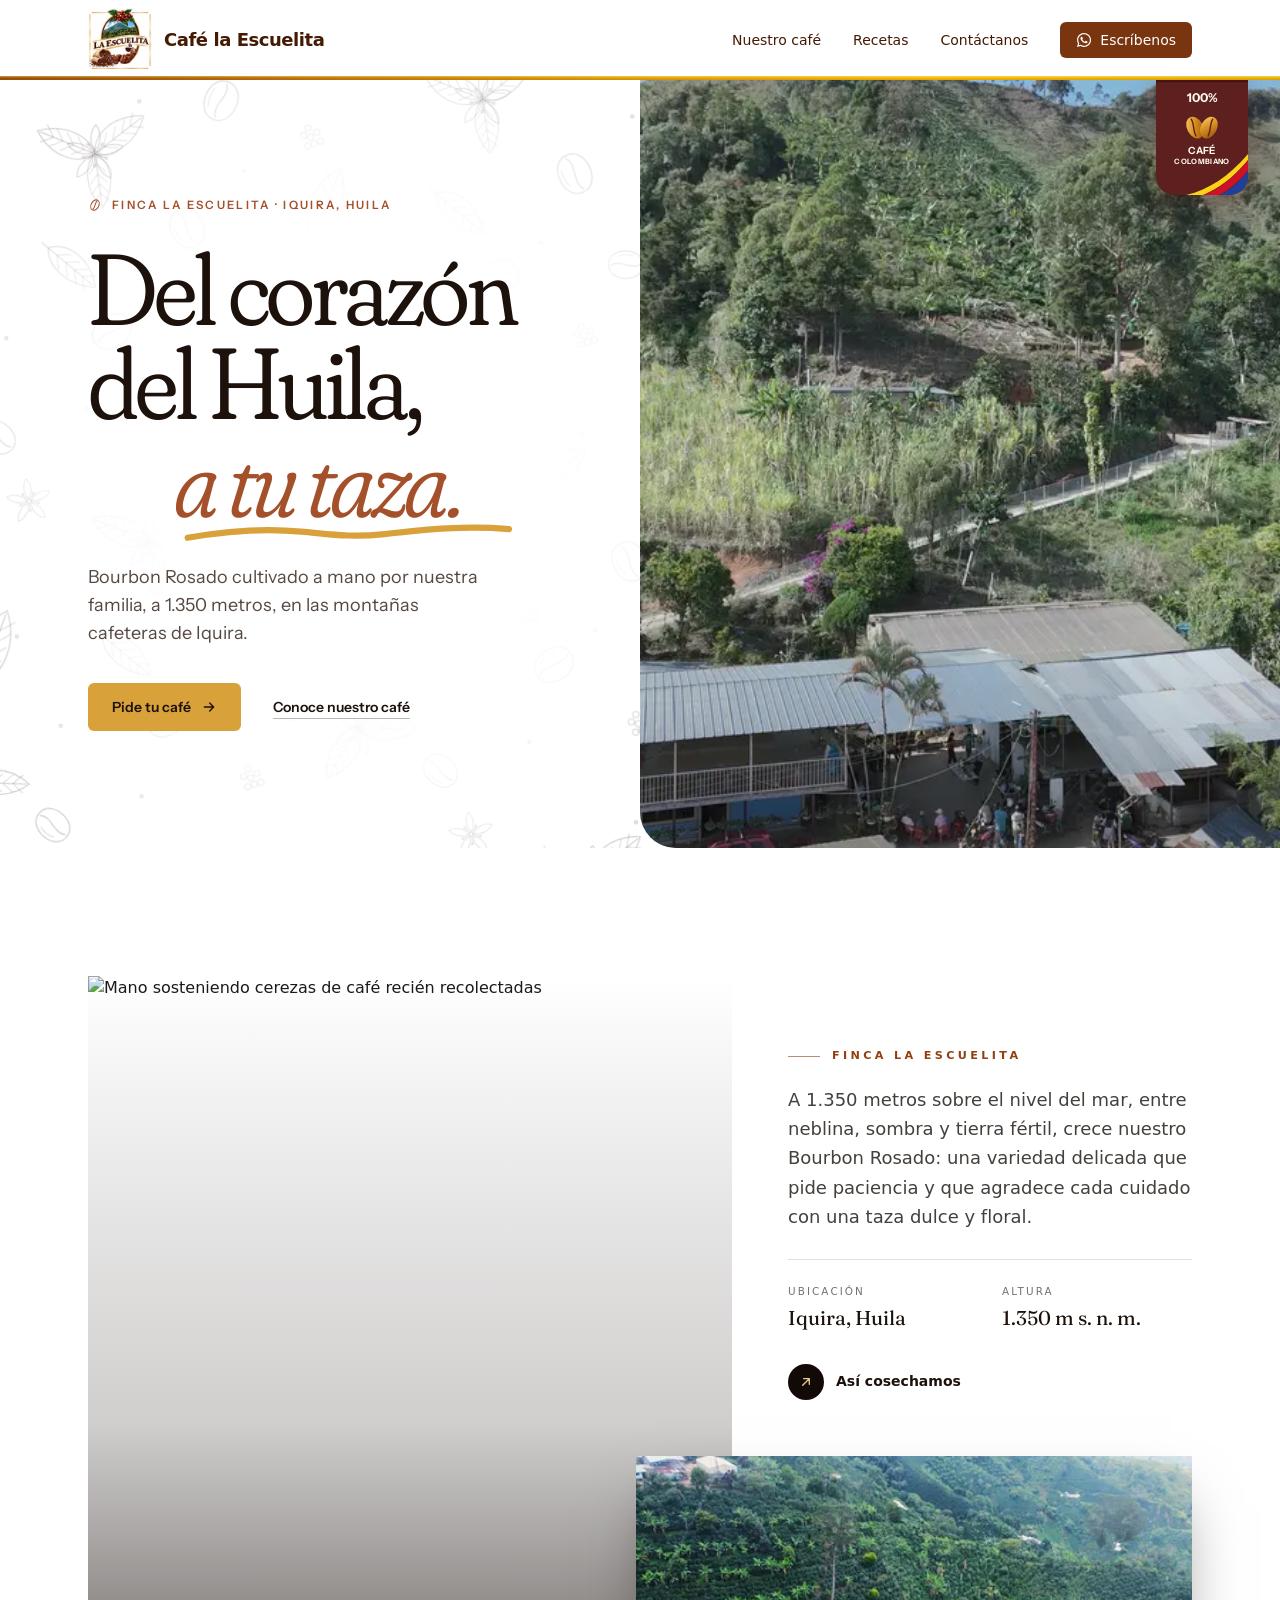
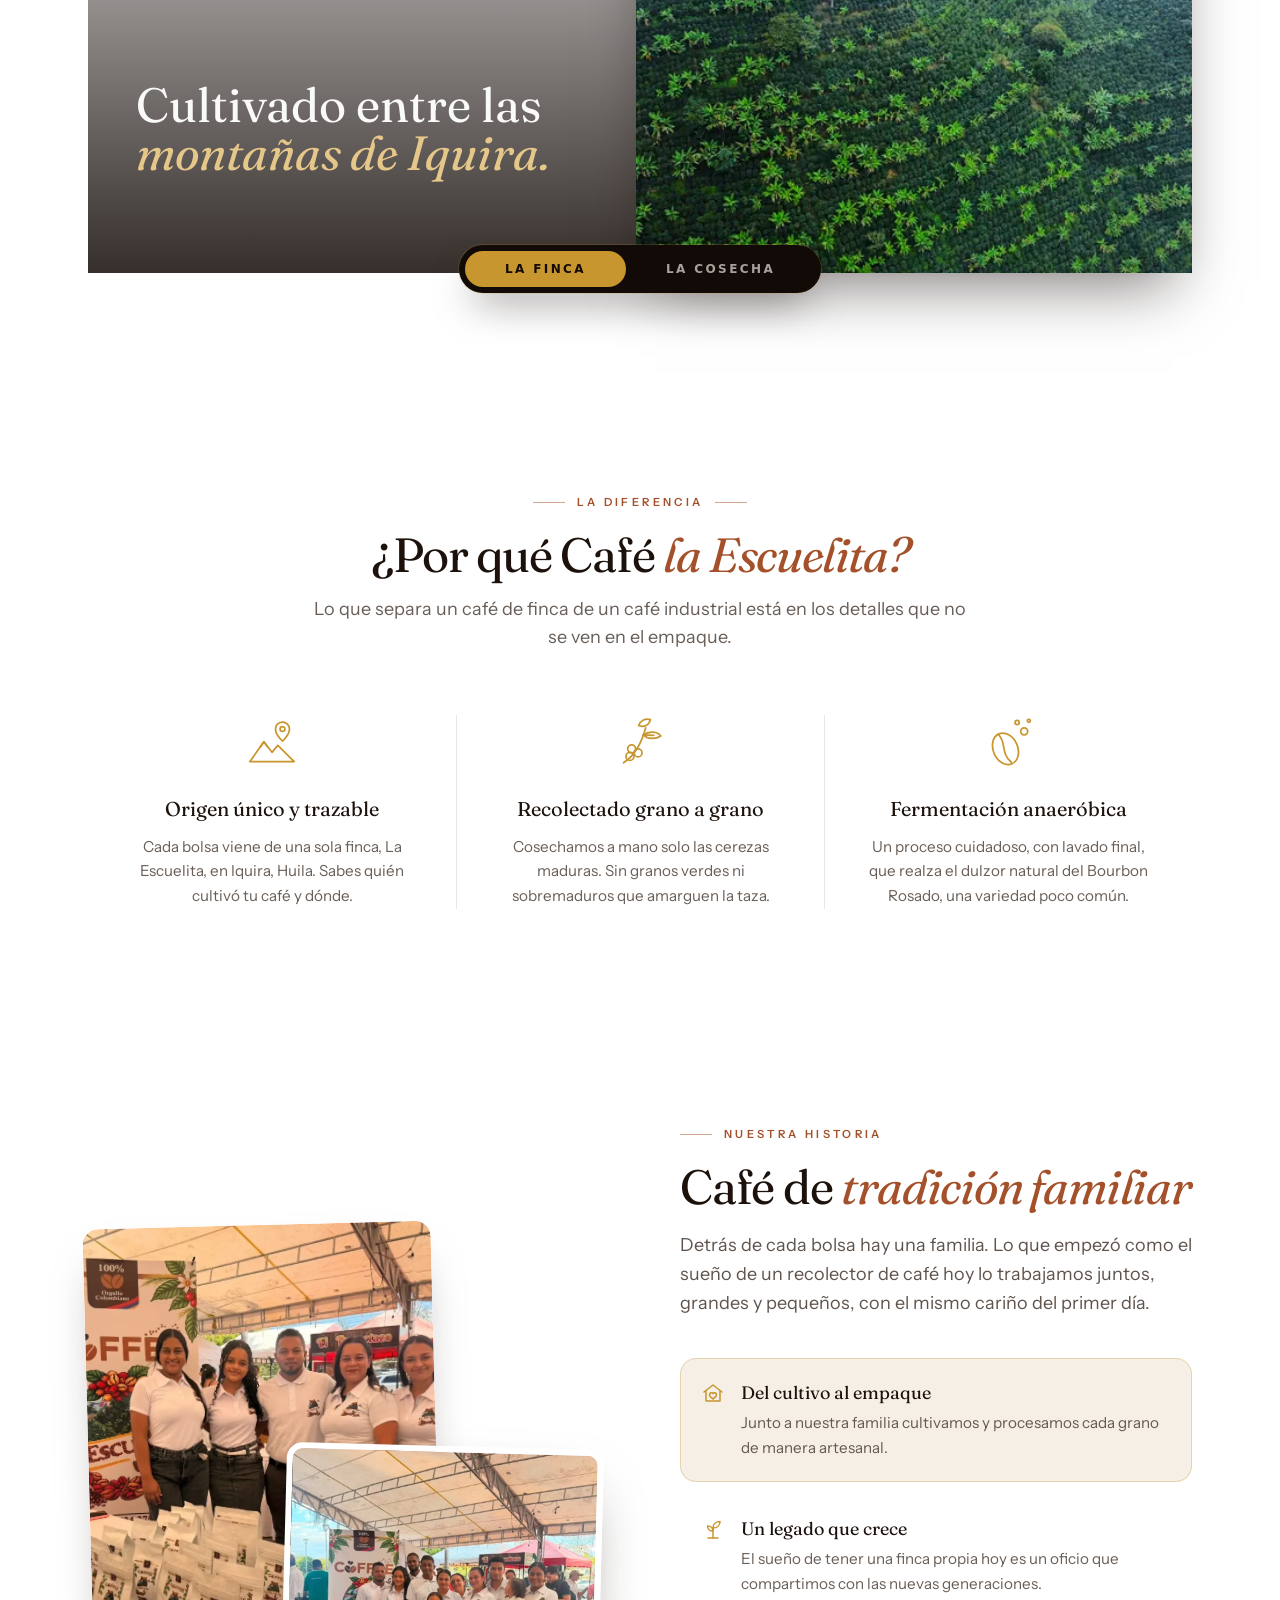
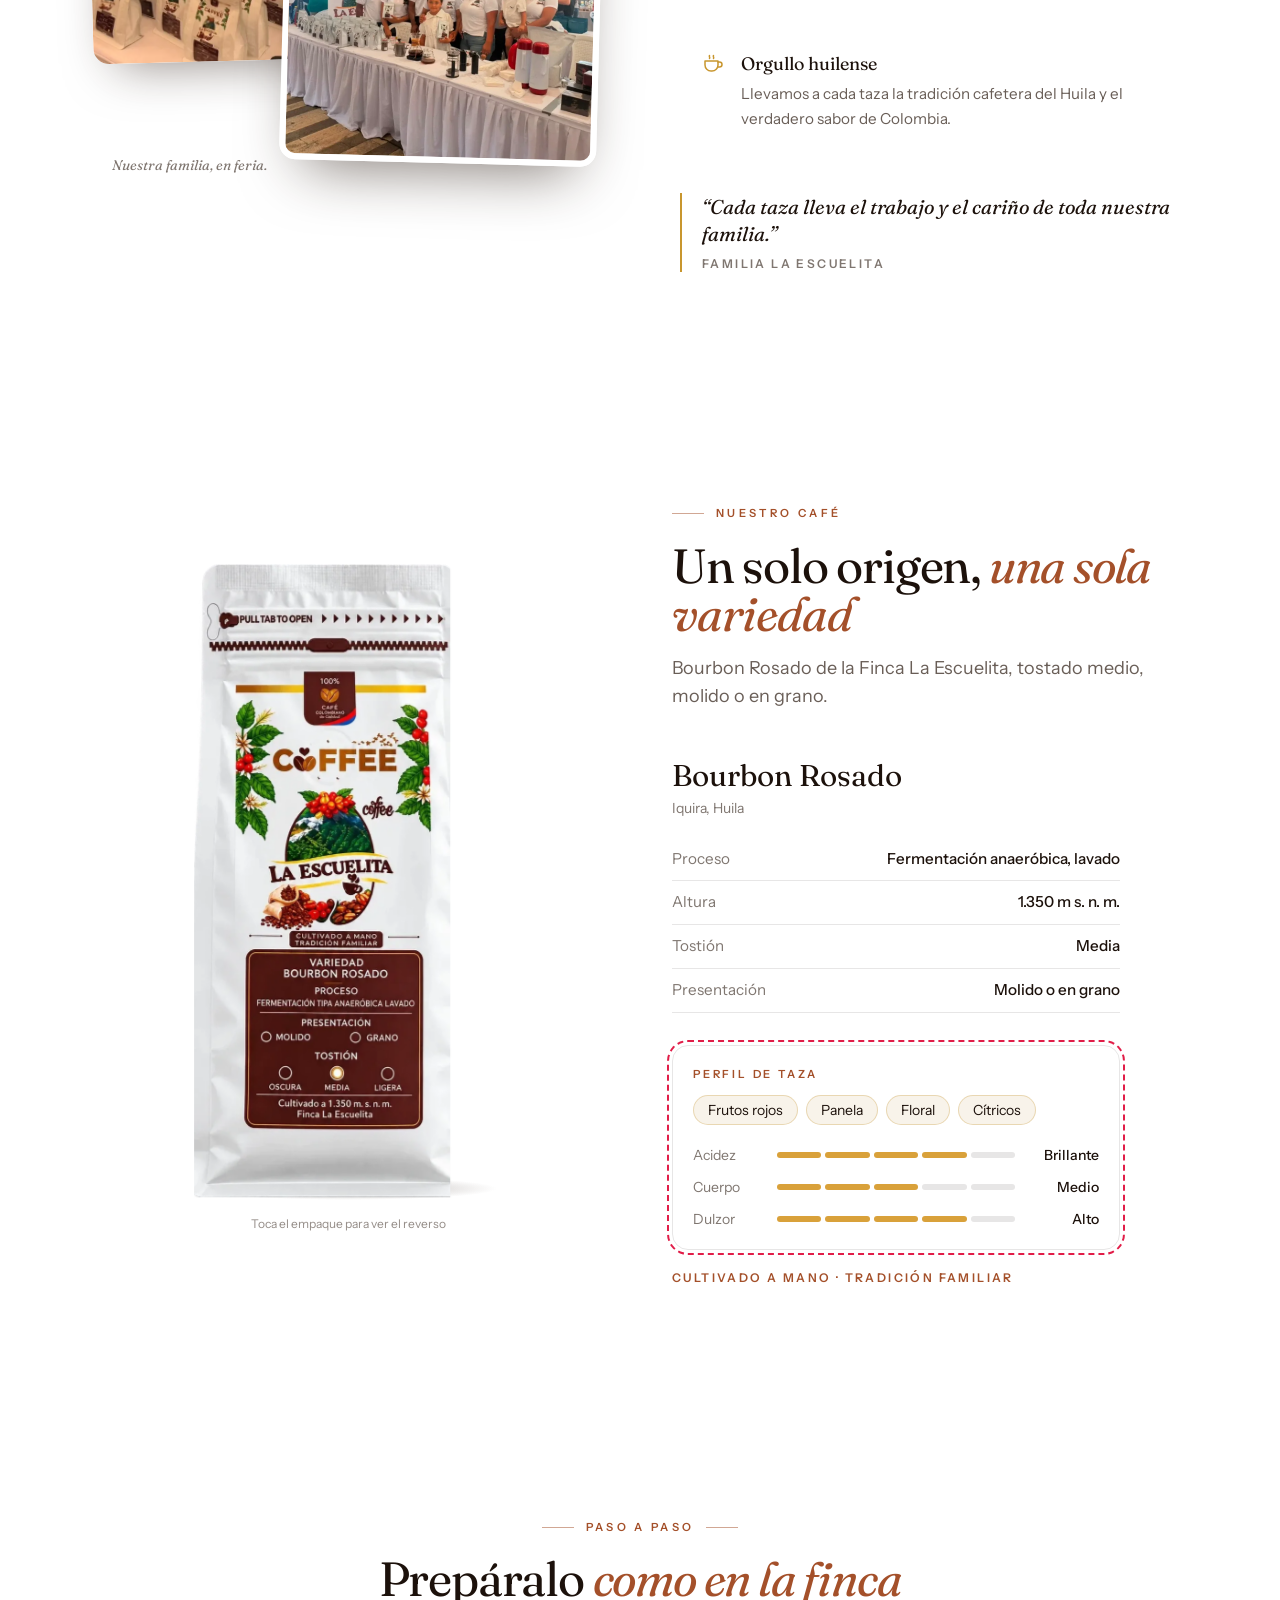
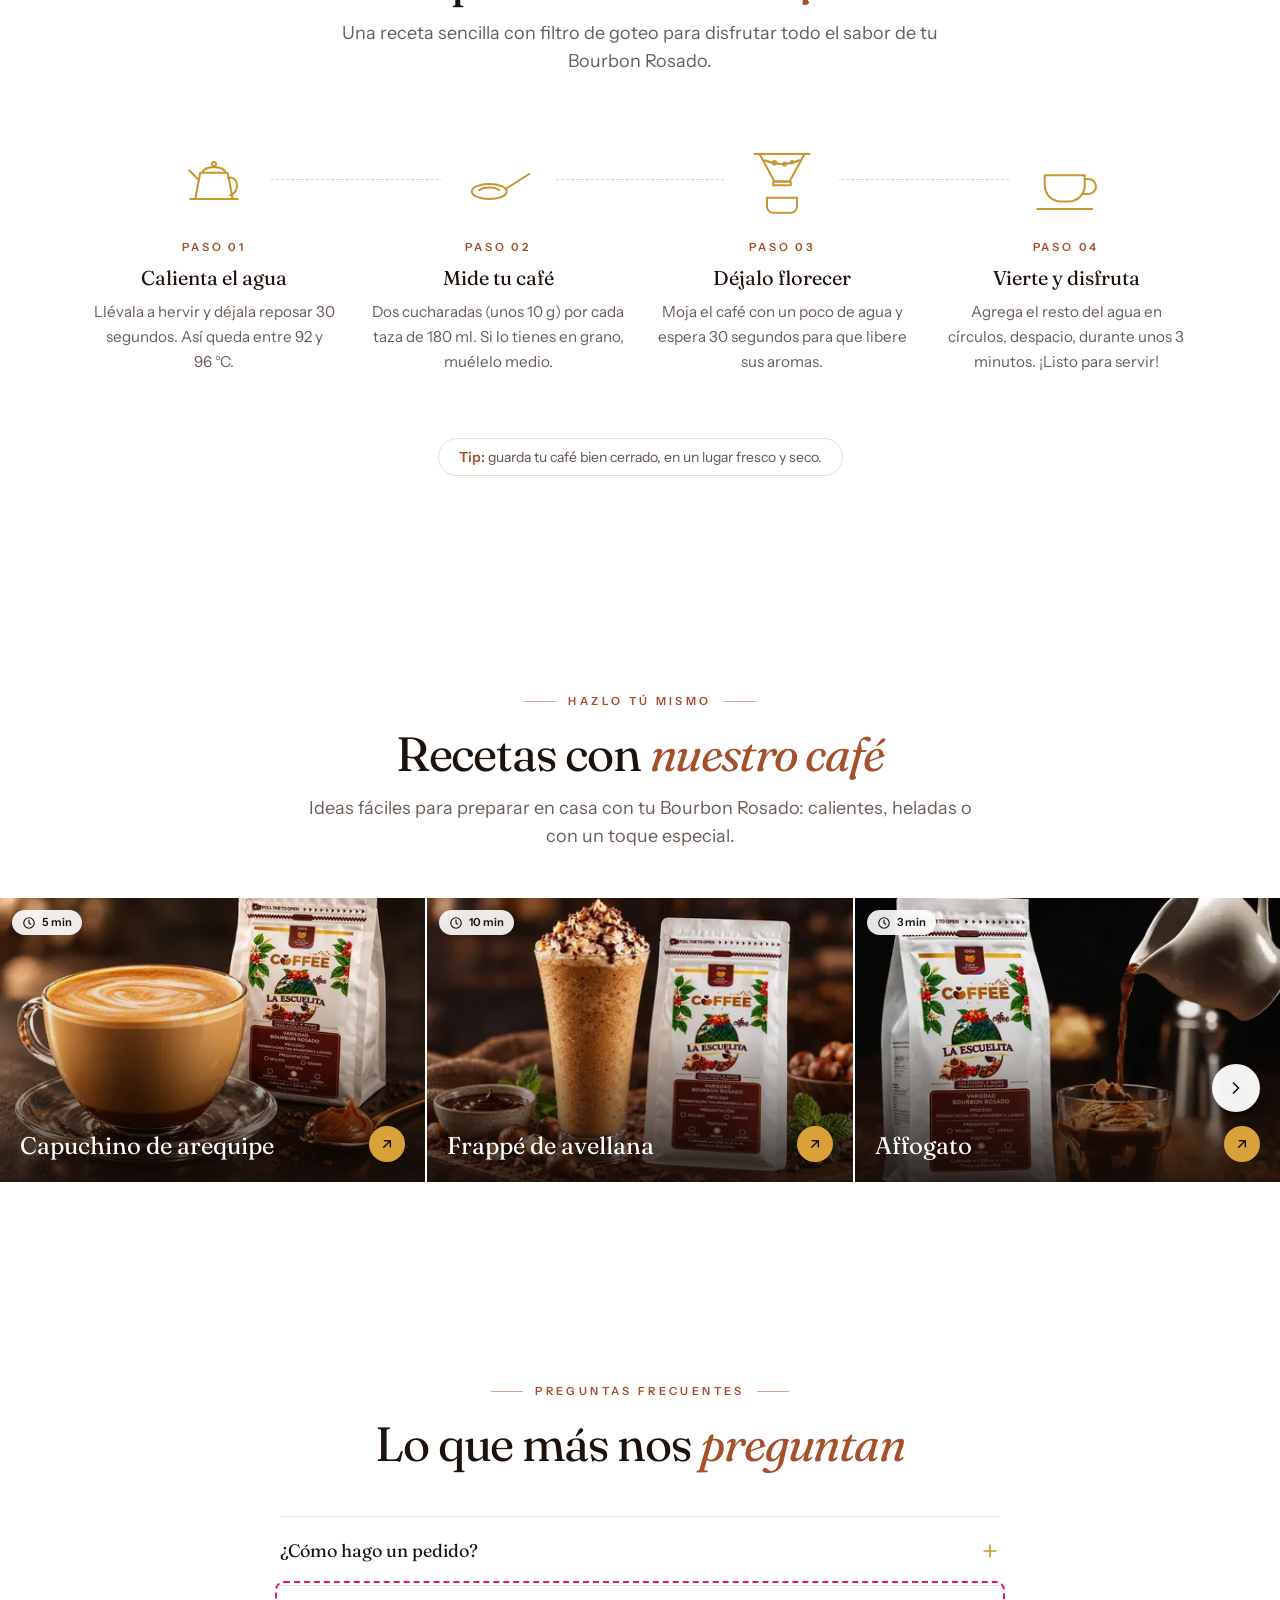
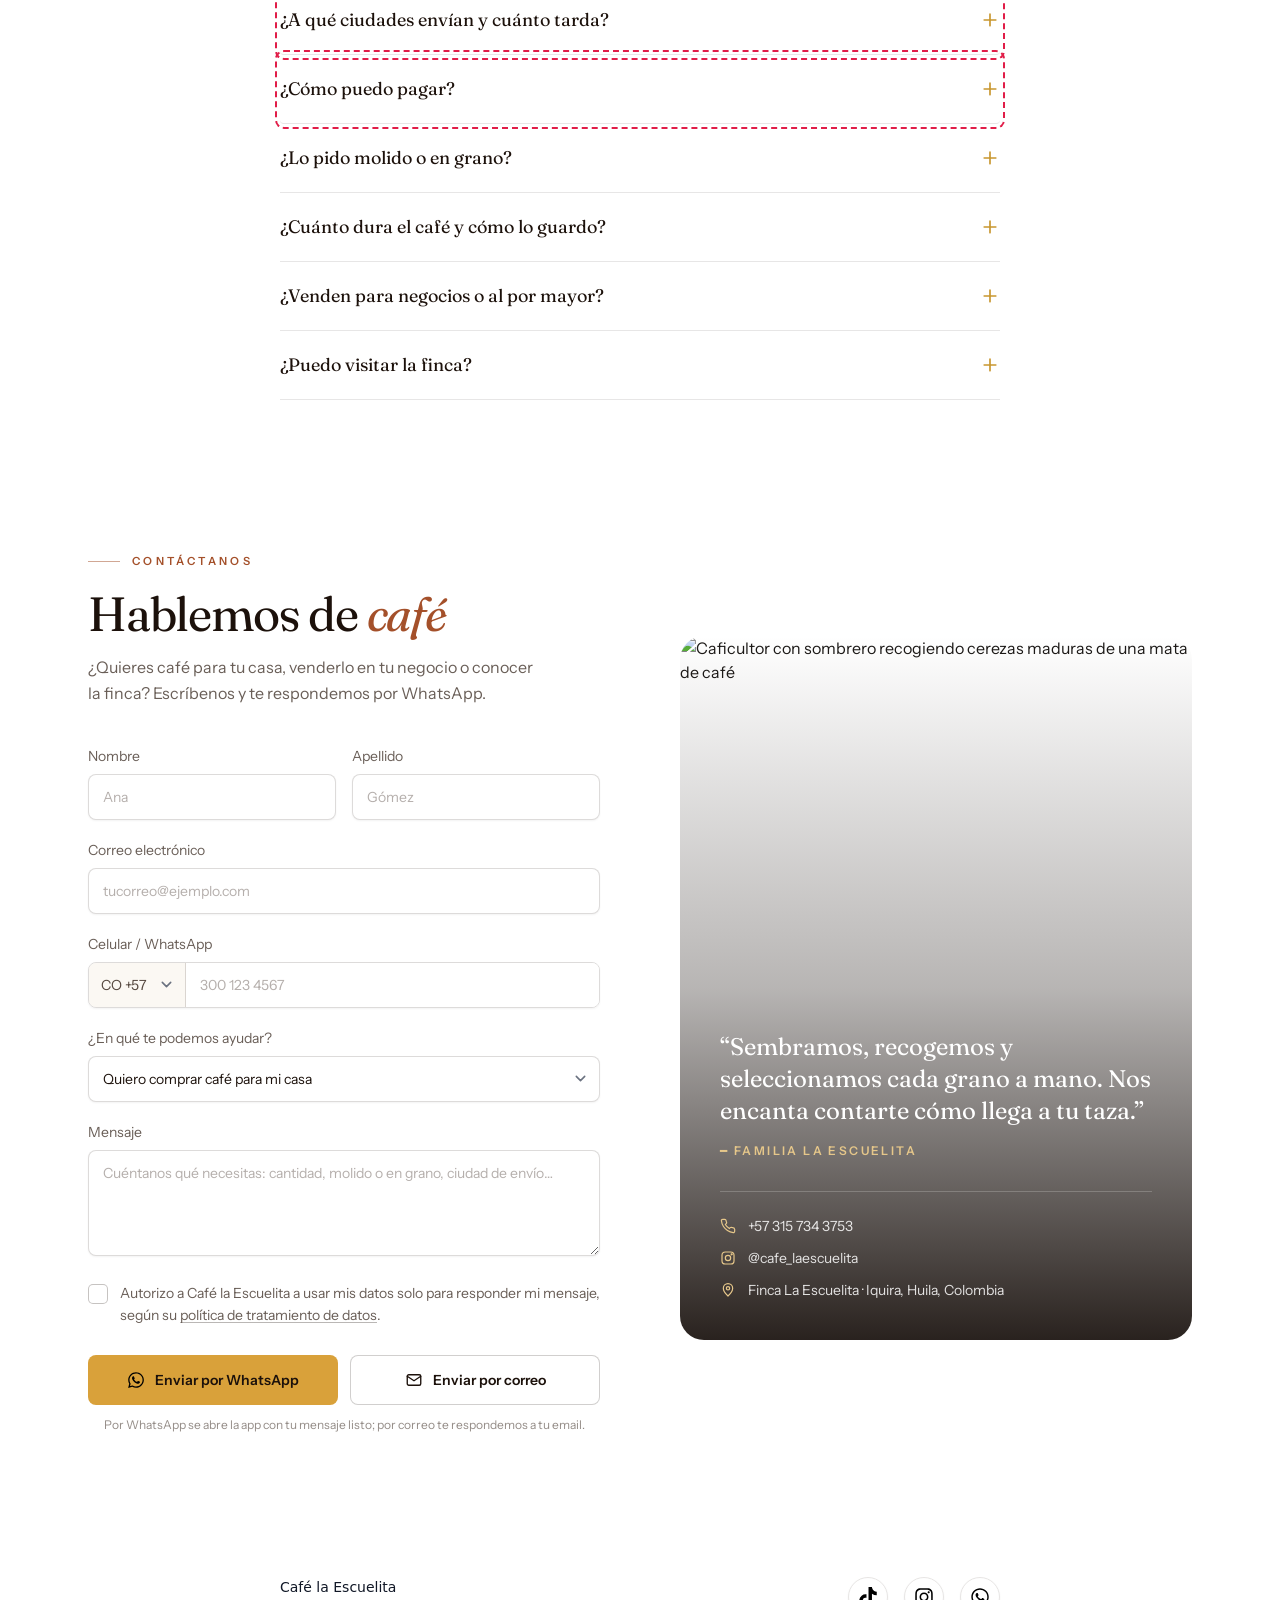
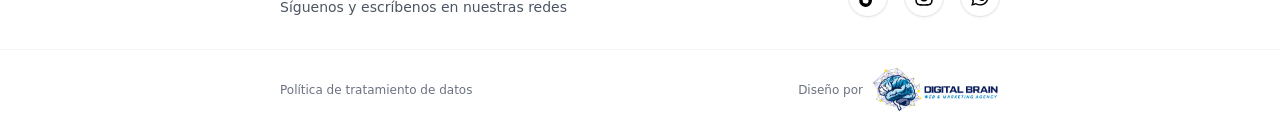
==== commit 693e93bb: "feat: política de datos, perfil de taza, preguntas frecuentes y menú completo - Se quita el bloque "" ====
--- a/plantilla la escuelita/public/index.html
+++ b/plantilla la escuelita/public/index.html
@@ -4,9 +4,9 @@
 <head>
     <meta charset="utf-8" />
     <meta name="viewport" content="width=device-width,initial-scale=1" />
-    <title>Café la Escuelita — Página en proceso</title>
+    <title>Café la Escuelita — Café de origen de Iquira, Huila</title>
     <meta name="description"
-        content="Café la Escuelita. Nuestra página está en proceso, muy pronto estaremos en línea." />
+        content="Bourbon Rosado cultivado a mano por nuestra familia, a 1.350 metros, en las montañas cafeteras de Iquira, Huila. Pide tu café por WhatsApp." />
     <meta name="theme-color" content="#78350f" />
     <link rel="canonical" href="https://cafelaescuelita.site/" />
     <link rel="icon" type="image/png" href="./assets/images/favicon.png?v=e731b4c83d" />
@@ -26,7 +26,7 @@
     <meta name="twitter:card" content="summary_large_image" />
 
     <!-- CSS compilado con Tailwind (fuente: src/estilos.css → python construir.py) -->
-    <link rel="stylesheet" href="./assets/css/estilos.css?v=dbef0aba31" />
+    <link rel="stylesheet" href="./assets/css/estilos.css?v=b13555b68b" />
 
     <link rel="preconnect" href="https://images.unsplash.com" />
     <link rel="preconnect" href="https://fonts.googleapis.com" />
@@ -50,8 +50,12 @@
                     class="h-14 w-14 object-contain mix-blend-multiply md:h-16 md:w-16" />
                 <span class="hidden text-lg font-bold tracking-tight text-amber-950 sm:block">Café la Escuelita</span>
             </a>
-            <div class="flex items-center gap-5 sm:gap-8">
-                <a href="#contacto" class="text-sm font-medium text-amber-950 transition-colors hover:text-terracota-600">Contáctanos</a>
+            <div class="flex items-center gap-2 md:gap-8">
+                <ul class="hidden items-center gap-8 md:flex">
+                    <li><a href="#nuestro-cafe" class="text-sm font-medium text-amber-950 transition-colors hover:text-terracota-600">Nuestro café</a></li>
+                    <li><a href="#recetas" class="text-sm font-medium text-amber-950 transition-colors hover:text-terracota-600">Recetas</a></li>
+                    <li><a href="#contacto" class="text-sm font-medium text-amber-950 transition-colors hover:text-terracota-600">Contáctanos</a></li>
+                </ul>
                 <a href="https://wa.me/573157343753?text=Hola%2C%20quiero%20informaci%C3%B3n%20sobre%20Caf%C3%A9%20la%20Escuelita"
                     target="_blank" rel="noopener"
                     class="inline-flex items-center gap-2 rounded-md bg-amber-900 px-4 py-2 text-sm font-medium text-white transition-colors hover:bg-espresso-900">
@@ -61,10 +65,26 @@
                     </svg>
                     Escríbenos
                 </a>
+                <button type="button" data-menu aria-expanded="false" aria-controls="menu-movil" aria-label="Abrir menú"
+                    class="grid h-10 w-10 place-items-center rounded-md text-amber-950 transition-colors hover:bg-crema-100 md:hidden">
+                    <svg class="h-6 w-6" viewBox="0 0 24 24" fill="none" stroke="currentColor" stroke-width="1.8" stroke-linecap="round" aria-hidden="true">
+                        <path data-icono="abrir" d="M4 7h16M4 12h16M4 17h16" />
+                        <path data-icono="cerrar" class="hidden" d="M6 6l12 12M18 6 6 18" />
+                    </svg>
+                </button>
             </div>
         </nav>
+        <!-- Menú en celular: se despliega con el botón ☰ -->
+        <div id="menu-movil" hidden class="border-t border-espresso-900/10 bg-white md:hidden">
+            <ul class="mx-auto max-w-6xl px-6 pb-4 pt-2">
+                <li><a href="#nuestro-cafe" class="block border-b border-espresso-900/5 py-3.5 text-base font-medium text-amber-950 transition-colors hover:text-terracota-600">Nuestro café</a></li>
+                <li><a href="#recetas" class="block border-b border-espresso-900/5 py-3.5 text-base font-medium text-amber-950 transition-colors hover:text-terracota-600">Recetas</a></li>
+                <li><a href="#contacto" class="block border-b border-espresso-900/5 py-3.5 text-base font-medium text-amber-950 transition-colors hover:text-terracota-600">Contáctanos</a></li>
+            </ul>
+        </div>
     </header>
 
+    <main id="contenido">
     <!-- Banner principal -->
     <section aria-labelledby="hero-titulo" class="relative isolate overflow-hidden bg-white font-texto text-espresso-900">
         <!-- Fondo: granos, hojas y flores de café dibujados a línea -->
@@ -536,6 +556,33 @@
                         <dd class="text-right font-medium text-espresso-900">Molido o en grano</dd>
                     </div>
                 </dl>
+                <!-- Perfil de taza: valores de EJEMPLO, confirmar con el cliente (notas de cata, acidez, cuerpo, dulzor y, si lo tienen, puntaje SCA) -->
+                <div class="mt-8 rounded-2xl border border-espresso-900/10 p-5 text-left" data-por-confirmar>
+                    <p class="text-[0.7rem] font-semibold uppercase tracking-[0.25em] text-terracota-600">Perfil de taza</p>
+                    <ul class="mt-3 flex flex-wrap gap-2" aria-label="Notas de sabor">
+                        <li class="rounded-full border border-oro-500/30 bg-crema-100 px-3.5 py-1 text-sm text-espresso-900">Frutos rojos</li>
+                        <li class="rounded-full border border-oro-500/30 bg-crema-100 px-3.5 py-1 text-sm text-espresso-900">Panela</li>
+                        <li class="rounded-full border border-oro-500/30 bg-crema-100 px-3.5 py-1 text-sm text-espresso-900">Floral</li>
+                        <li class="rounded-full border border-oro-500/30 bg-crema-100 px-3.5 py-1 text-sm text-espresso-900">Cítricos</li>
+                    </ul>
+                    <dl class="mt-5 space-y-3 text-sm">
+                        <div class="grid grid-cols-[4.5rem_1fr_4.5rem] items-center gap-3">
+                            <dt class="text-left text-espresso-800/60">Acidez</dt>
+                            <dd class="flex gap-1" role="img" aria-label="Acidez: 4 de 5"><span class="h-1.5 flex-1 rounded-full bg-mostaza-500"></span><span class="h-1.5 flex-1 rounded-full bg-mostaza-500"></span><span class="h-1.5 flex-1 rounded-full bg-mostaza-500"></span><span class="h-1.5 flex-1 rounded-full bg-mostaza-500"></span><span class="h-1.5 flex-1 rounded-full bg-espresso-900/10"></span></dd>
+                            <dd class="text-right font-medium text-espresso-900">Brillante</dd>
+                        </div>
+                        <div class="grid grid-cols-[4.5rem_1fr_4.5rem] items-center gap-3">
+                            <dt class="text-left text-espresso-800/60">Cuerpo</dt>
+                            <dd class="flex gap-1" role="img" aria-label="Cuerpo: 3 de 5"><span class="h-1.5 flex-1 rounded-full bg-mostaza-500"></span><span class="h-1.5 flex-1 rounded-full bg-mostaza-500"></span><span class="h-1.5 flex-1 rounded-full bg-mostaza-500"></span><span class="h-1.5 flex-1 rounded-full bg-espresso-900/10"></span><span class="h-1.5 flex-1 rounded-full bg-espresso-900/10"></span></dd>
+                            <dd class="text-right font-medium text-espresso-900">Medio</dd>
+                        </div>
+                        <div class="grid grid-cols-[4.5rem_1fr_4.5rem] items-center gap-3">
+                            <dt class="text-left text-espresso-800/60">Dulzor</dt>
+                            <dd class="flex gap-1" role="img" aria-label="Dulzor: 4 de 5"><span class="h-1.5 flex-1 rounded-full bg-mostaza-500"></span><span class="h-1.5 flex-1 rounded-full bg-mostaza-500"></span><span class="h-1.5 flex-1 rounded-full bg-mostaza-500"></span><span class="h-1.5 flex-1 rounded-full bg-mostaza-500"></span><span class="h-1.5 flex-1 rounded-full bg-espresso-900/10"></span></dd>
+                            <dd class="text-right font-medium text-espresso-900">Alto</dd>
+                        </div>
+                    </dl>
+                </div>
                 <p class="mt-5 text-xs font-semibold uppercase tracking-[0.2em] text-terracota-600">Cultivado a mano ·
                     Tradición familiar</p>
             </div>
@@ -814,6 +861,72 @@
         </div>
     </section>
 
+    <!-- Preguntas frecuentes (envíos y pagos: confirmar con el cliente; van marcadas hasta entonces) -->
+    <section id="preguntas" aria-labelledby="preguntas-titulo" class="scroll-mt-20 bg-white font-texto">
+        <div class="mx-auto max-w-3xl px-6 pb-8 pt-20 md:pt-24">
+            <div class="text-center">
+                <p class="inline-flex items-center gap-3 text-[0.7rem] font-semibold uppercase tracking-[0.3em] text-terracota-600">
+                    <span class="h-px w-8 bg-terracota-600/50"></span>Preguntas frecuentes<span class="h-px w-8 bg-terracota-600/50"></span>
+                </p>
+                <h2 id="preguntas-titulo" class="mt-5 font-display text-4xl font-normal leading-tight tracking-tight text-espresso-900 md:text-5xl">
+                    Lo que más nos <em class="italic text-terracota-600">preguntan</em>
+                </h2>
+            </div>
+
+            <div class="mt-12 border-t border-espresso-900/10">
+                <details class="pregunta border-b border-espresso-900/10">
+                    <summary class="flex cursor-pointer items-center justify-between gap-6 py-5 font-display text-lg text-espresso-900 transition-colors hover:text-terracota-600">
+                        ¿Cómo hago un pedido?
+                        <svg class="mas h-5 w-5 shrink-0 text-oro-500 transition-transform duration-300" viewBox="0 0 24 24" fill="none" stroke="currentColor" stroke-width="2" stroke-linecap="round" aria-hidden="true"><path d="M12 5v14M5 12h14" /></svg>
+                    </summary>
+                    <p class="pb-6 pr-10 leading-relaxed text-espresso-800/75">Escríbenos por <a href="https://wa.me/573157343753?text=Hola%2C%20quiero%20pedir%20Caf%C3%A9%20la%20Escuelita" target="_blank" rel="noopener">WhatsApp al 315 734 3753</a> o usa el <a href="#contacto">formulario de contacto</a>. Te confirmamos disponibilidad, el valor total y la forma de pago.</p>
+                </details>
+                <details class="pregunta border-b border-espresso-900/10" data-por-confirmar>
+                    <summary class="flex cursor-pointer items-center justify-between gap-6 py-5 font-display text-lg text-espresso-900 transition-colors hover:text-terracota-600">
+                        ¿A qué ciudades envían y cuánto tarda?
+                        <svg class="mas h-5 w-5 shrink-0 text-oro-500 transition-transform duration-300" viewBox="0 0 24 24" fill="none" stroke="currentColor" stroke-width="2" stroke-linecap="round" aria-hidden="true"><path d="M12 5v14M5 12h14" /></svg>
+                    </summary>
+                    <p class="pb-6 pr-10 leading-relaxed text-espresso-800/75">Enviamos a toda Colombia. El pedido llega entre 2 y 5 días hábiles según la ciudad.</p>
+                </details>
+                <details class="pregunta border-b border-espresso-900/10" data-por-confirmar>
+                    <summary class="flex cursor-pointer items-center justify-between gap-6 py-5 font-display text-lg text-espresso-900 transition-colors hover:text-terracota-600">
+                        ¿Cómo puedo pagar?
+                        <svg class="mas h-5 w-5 shrink-0 text-oro-500 transition-transform duration-300" viewBox="0 0 24 24" fill="none" stroke="currentColor" stroke-width="2" stroke-linecap="round" aria-hidden="true"><path d="M12 5v14M5 12h14" /></svg>
+                    </summary>
+                    <p class="pb-6 pr-10 leading-relaxed text-espresso-800/75">Por transferencia bancaria, Nequi o Daviplata. Te enviamos los datos al confirmar tu pedido.</p>
+                </details>
+                <details class="pregunta border-b border-espresso-900/10">
+                    <summary class="flex cursor-pointer items-center justify-between gap-6 py-5 font-display text-lg text-espresso-900 transition-colors hover:text-terracota-600">
+                        ¿Lo pido molido o en grano?
+                        <svg class="mas h-5 w-5 shrink-0 text-oro-500 transition-transform duration-300" viewBox="0 0 24 24" fill="none" stroke="currentColor" stroke-width="2" stroke-linecap="round" aria-hidden="true"><path d="M12 5v14M5 12h14" /></svg>
+                    </summary>
+                    <p class="pb-6 pr-10 leading-relaxed text-espresso-800/75">En grano, si tienes molino: conserva mejor el aroma y lo mueles justo antes de preparar. Molido, si no tienes molino. Al hacer tu pedido cuéntanos con qué lo preparas (filtro, prensa francesa, moka o espresso).</p>
+                </details>
+                <details class="pregunta border-b border-espresso-900/10">
+                    <summary class="flex cursor-pointer items-center justify-between gap-6 py-5 font-display text-lg text-espresso-900 transition-colors hover:text-terracota-600">
+                        ¿Cuánto dura el café y cómo lo guardo?
+                        <svg class="mas h-5 w-5 shrink-0 text-oro-500 transition-transform duration-300" viewBox="0 0 24 24" fill="none" stroke="currentColor" stroke-width="2" stroke-linecap="round" aria-hidden="true"><path d="M12 5v14M5 12h14" /></svg>
+                    </summary>
+                    <p class="pb-6 pr-10 leading-relaxed text-espresso-800/75">Guárdalo bien cerrado en su bolsa, en un lugar fresco y seco, lejos del sol y fuera de la nevera. Una vez abierto, disfrútalo en las siguientes 3 a 4 semanas, que es cuando mejor conserva su aroma.</p>
+                </details>
+                <details class="pregunta border-b border-espresso-900/10">
+                    <summary class="flex cursor-pointer items-center justify-between gap-6 py-5 font-display text-lg text-espresso-900 transition-colors hover:text-terracota-600">
+                        ¿Venden para negocios o al por mayor?
+                        <svg class="mas h-5 w-5 shrink-0 text-oro-500 transition-transform duration-300" viewBox="0 0 24 24" fill="none" stroke="currentColor" stroke-width="2" stroke-linecap="round" aria-hidden="true"><path d="M12 5v14M5 12h14" /></svg>
+                    </summary>
+                    <p class="pb-6 pr-10 leading-relaxed text-espresso-800/75">Sí. Si tienes una cafetería, restaurante o tienda, <a href="#contacto">escríbenos</a> y te contamos las opciones por volumen.</p>
+                </details>
+                <details class="pregunta border-b border-espresso-900/10">
+                    <summary class="flex cursor-pointer items-center justify-between gap-6 py-5 font-display text-lg text-espresso-900 transition-colors hover:text-terracota-600">
+                        ¿Puedo visitar la finca?
+                        <svg class="mas h-5 w-5 shrink-0 text-oro-500 transition-transform duration-300" viewBox="0 0 24 24" fill="none" stroke="currentColor" stroke-width="2" stroke-linecap="round" aria-hidden="true"><path d="M12 5v14M5 12h14" /></svg>
+                    </summary>
+                    <p class="pb-6 pr-10 leading-relaxed text-espresso-800/75"><a href="#contacto">Escríbenos</a> con la fecha que te interesa y te contamos si es posible recibirte.</p>
+                </details>
+            </div>
+        </div>
+    </section>
+
     <!-- Contáctanos: el sitio es estático, así que el formulario arma el mensaje y abre WhatsApp -->
     <!-- Foto temporal de Unsplash (licencia libre, autora: Ashlyn Ciara): reemplazar por una foto real de la familia en la finca. -->
     <section id="contacto" aria-labelledby="contacto-titulo" class="scroll-mt-20 bg-white font-texto">
@@ -897,7 +1010,8 @@
                         <input id="contacto-datos" name="datos" type="checkbox" required
                             class="mt-0.5 h-5 w-5 cursor-pointer rounded-[5px] border-espresso-900/25 text-mostaza-500 focus:ring-mostaza-500/40" />
                         <label for="contacto-datos" class="cursor-pointer text-sm leading-relaxed text-espresso-800/70">
-                            Autorizo a Café la Escuelita a usar mis datos solo para responder mi mensaje.
+                            Autorizo a Café la Escuelita a usar mis datos solo para responder mi mensaje, según su
+                            <a href="politica-de-privacidad.html" target="_blank" class="underline decoration-espresso-900/30 underline-offset-2 hover:text-terracota-600">política de tratamiento de datos</a>.
                         </label>
                     </div>
 
@@ -1336,70 +1450,6 @@
             </button>
         </form>
     </dialog>
-
-    <main id="cafe" class="relative z-10 flex flex-1 items-center justify-center px-6 py-12 md:py-16 scroll-mt-20">
-        <div class="w-full max-w-3xl">
-            <div class="flex flex-col items-center gap-10 md:flex-row md:items-start ">
-                <div class="mx-auto w-full max-w-xl text-center">
-                    <span
-                        class="inline-flex items-center gap-2 text-sm font-medium text-amber-900">
-                        <svg class="llave h-4 w-4 text-amber-700" viewBox="0 0 24 24" fill="none"
-                            stroke="currentColor" stroke-width="2" stroke-linecap="round" stroke-linejoin="round"
-                            aria-hidden="true">
-                            <path
-                                d="M14.7 6.3a1 1 0 0 0 0 1.4l1.6 1.6a1 1 0 0 0 1.4 0l3.77-3.77a6 6 0 0 1-7.94 7.94l-6.91 6.91a2.12 2.12 0 0 1-3-3l6.91-6.91a6 6 0 0 1 7.94-7.94l-3.76 3.76z" />
-                        </svg>
-                        Página en proceso
-                    </span>
-                    <h2 class="mt-4 text-4xl font-bold tracking-tight text-gray-900 md:text-5xl">Café la Escuelita</h2>
-                    <p class="mt-4 text-base text-gray-600">Estamos preparando algo especial. Muy pronto podrás
-                        conocer nuestro café en línea.</p>
-
-                    <!-- Taza con humo -->
-                    <div class="mt-6 flex flex-col items-center gap-2">
-                        <svg class="h-48 w-auto md:h-60" viewBox="0 -30 220 200" aria-hidden="true">
-                            <!-- Humo -->
-                            <g fill="none" stroke="#a8a29e" stroke-width="6" stroke-linecap="round">
-                                <path class="vapor" d="M82 62c-12-12 12-22 0-34s12-22 0-34" />
-                                <path class="vapor vapor-2" d="M105 62c-12-12 12-22 0-34s12-22 0-34" />
-                                <path class="vapor vapor-3" d="M128 62c-12-12 12-22 0-34s12-22 0-34" />
-                            </g>
-                            <!-- Plato -->
-                            <ellipse cx="105" cy="154" rx="88" ry="11" fill="#c8962e" />
-                            <ellipse cx="105" cy="151" rx="80" ry="8" fill="#f5e9d6" />
-                            <!-- Asa -->
-                            <path d="M158 92c30-2 32 40-6 44" fill="none" stroke="#5b2a12" stroke-width="10"
-                                stroke-linecap="round" />
-                            <!-- Taza -->
-                            <path d="M47 76h116v12c0 36-24 62-58 62s-58-26-58-62z" fill="#5b2a12" />
-                            <path d="M52 100q53 12 106 0" fill="none" stroke="#c8962e" stroke-width="4"
-                                stroke-linecap="round" />
-                            <!-- Café -->
-                            <ellipse cx="105" cy="76" rx="58" ry="9" fill="#7a3b17" />
-                            <ellipse cx="105" cy="77" rx="51" ry="6" fill="#3b1d0e" />
-                        </svg>
-                        <p class="text-base font-medium text-amber-900">
-                            Tostando los últimos detalles<span class="punto">.</span><span
-                                class="punto">.</span><span class="punto">.</span>
-                        </p>
-                    </div>
-
-                    <p class="mt-6 text-sm text-gray-500">Déjanos tu correo y te avisamos cuando la página esté
-                        lista.</p>
-                    <!-- El sitio es estático (sin servidor que reciba el formulario): el correo se envía por WhatsApp -->
-                    <form id="form-aviso" class="mt-1 flex flex-col gap-3 sm:flex-row sm:gap-4" action="https://wa.me/573157343753" method="get" target="_blank">
-                        <label for="email" class="sr-only">Correo electrónico</label>
-                        <input id="email" name="email" type="email" required
-                            class="w-full rounded-xl border border-gray-200 px-2 py-1 text-base text-gray-700 shadow-sm transition placeholder:text-gray-400 focus:border-amber-800 focus:outline-none focus:ring-2 focus:ring-amber-800/25"
-                            placeholder="tucorreo@ejemplo.com" />
-                        <button type="submit"
-                            class="rounded-xl bg-amber-900 px-3 py-1 text-base font-medium text-white shadow-sm transition hover:bg-amber-950 focus-visible:outline-none focus-visible:ring-2 focus-visible:ring-amber-900 focus-visible:ring-offset-2">
-                            Enviar
-                        </button>
-                    </form>
-                </div>
-            </div>
-        </div>
 
     </main>
 
@@ -1432,8 +1482,7 @@
         <div class="border-t border-gray-100">
             <div class="mx-auto flex max-w-3xl flex-col items-center gap-3 px-6 py-4 text-xs text-gray-500 sm:flex-row">
                 <div class="flex items-center gap-3">
-                    <a href="#" class="transition-colors hover:text-gray-700">Términos y condiciones</a>
-                    <a href="#" class="transition-colors hover:text-gray-700">Política de privacidad</a>
+                    <a href="politica-de-privacidad.html" class="transition-colors hover:text-gray-700">Política de tratamiento de datos</a>
                 </div>
                 <div class="flex items-center gap-2 sm:ml-auto">
                     <span>Diseño por</span>
@@ -1448,6 +1497,24 @@
     </footer>
 
     <script>
+        // Menú en celular: abre y cierra con el botón ☰; se cierra al elegir una sección o con Escape
+        (() => {
+            const boton = document.querySelector('[data-menu]');
+            const menu = document.getElementById('menu-movil');
+            const poner = abierto => {
+                menu.hidden = !abierto;
+                boton.setAttribute('aria-expanded', abierto);
+                boton.setAttribute('aria-label', abierto ? 'Cerrar menú' : 'Abrir menú');
+                boton.querySelector('[data-icono="abrir"]').classList.toggle('hidden', abierto);
+                boton.querySelector('[data-icono="cerrar"]').classList.toggle('hidden', !abierto);
+            };
+            boton.addEventListener('click', () => poner(menu.hidden));
+            menu.addEventListener('click', e => { if (e.target.closest('a')) poner(false); });
+            document.addEventListener('keydown', e => {
+                if (e.key === 'Escape' && !menu.hidden) { poner(false); boton.focus(); }
+            });
+        })();
+
         // Video del banner: quieto (imagen fija) si el dispositivo pide menos animaciones
         (() => {
             const video = document.querySelector('section[aria-labelledby="hero-titulo"] video');
@@ -1613,14 +1680,6 @@
                 }
             });
         })();
-
-        // Formulario "te avisamos": abre WhatsApp con el correo ya escrito
-        document.getElementById('form-aviso').addEventListener('submit', e => {
-            e.preventDefault();
-            const correo = e.target.email.value.trim();
-            const texto = `Hola, quiero que me avisen cuando la página de Café la Escuelita esté lista. Mi correo es: ${correo}`;
-            window.open(`https://wa.me/573157343753?text=${encodeURIComponent(texto)}`, '_blank', 'noopener');
-        });
     </script>
 </body>
 
--- a/plantilla la escuelita/public/assets/css/estilos.css
+++ b/plantilla la escuelita/public/assets/css/estilos.css
@@ -1,2 +1,2 @@
 *,:after,:before{--tw-border-spacing-x:0;--tw-border-spacing-y:0;--tw-translate-x:0;--tw-translate-y:0;--tw-rotate:0;--tw-skew-x:0;--tw-skew-y:0;--tw-scale-x:1;--tw-scale-y:1;--tw-pan-x: ;--tw-pan-y: ;--tw-pinch-zoom: ;--tw-scroll-snap-strictness:proximity;--tw-gradient-from-position: ;--tw-gradient-via-position: ;--tw-gradient-to-position: ;--tw-ordinal: ;--tw-slashed-zero: ;--tw-numeric-figure: ;--tw-numeric-spacing: ;--tw-numeric-fraction: ;--tw-ring-inset: ;--tw-ring-offset-width:0px;--tw-ring-offset-color:#fff;--tw-ring-color:rgba(59,130,246,.5);--tw-ring-offset-shadow:0 0 #0000;--tw-ring-shadow:0 0 #0000;--tw-shadow:0 0 #0000;--tw-shadow-colored:0 0 #0000;--tw-blur: ;--tw-brightness: ;--tw-contrast: ;--tw-grayscale: ;--tw-hue-rotate: ;--tw-invert: ;--tw-saturate: ;--tw-sepia: ;--tw-drop-shadow: ;--tw-backdrop-blur: ;--tw-backdrop-brightness: ;--tw-backdrop-contrast: ;--tw-backdrop-grayscale: ;--tw-backdrop-hue-rotate: ;--tw-backdrop-invert: ;--tw-backdrop-opacity: ;--tw-backdrop-saturate: ;--tw-backdrop-sepia: ;--tw-contain-size: ;--tw-contain-layout: ;--tw-contain-paint: ;--tw-contain-style: }::backdrop{--tw-border-spacing-x:0;--tw-border-spacing-y:0;--tw-translate-x:0;--tw-translate-y:0;--tw-rotate:0;--tw-skew-x:0;--tw-skew-y:0;--tw-scale-x:1;--tw-scale-y:1;--tw-pan-x: ;--tw-pan-y: ;--tw-pinch-zoom: ;--tw-scroll-snap-strictness:proximity;--tw-gradient-from-position: ;--tw-gradient-via-position: ;--tw-gradient-to-position: ;--tw-ordinal: ;--tw-slashed-zero: ;--tw-numeric-figure: ;--tw-numeric-spacing: ;--tw-numeric-fraction: ;--tw-ring-inset: ;--tw-ring-offset-width:0px;--tw-ring-offset-color:#fff;--tw-ring-color:rgba(59,130,246,.5);--tw-ring-offset-shadow:0 0 #0000;--tw-ring-shadow:0 0 #0000;--tw-shadow:0 0 #0000;--tw-shadow-colored:0 0 #0000;--tw-blur: ;--tw-brightness: ;--tw-contrast: ;--tw-grayscale: ;--tw-hue-rotate: ;--tw-invert: ;--tw-saturate: ;--tw-sepia: ;--tw-drop-shadow: ;--tw-backdrop-blur: ;--tw-backdrop-brightness: ;--tw-backdrop-contrast: ;--tw-backdrop-grayscale: ;--tw-backdrop-hue-rotate: ;--tw-backdrop-invert: ;--tw-backdrop-opacity: ;--tw-backdrop-saturate: ;--tw-backdrop-sepia: ;--tw-contain-size: ;--tw-contain-layout: ;--tw-contain-paint: ;--tw-contain-style: }
-/*! tailwindcss v3.4.17 | MIT License | https://tailwindcss.com*/*,:after,:before{border:0 solid #e5e7eb;box-sizing:border-box}:after,:before{--tw-content:""}:host,html{line-height:1.5;-webkit-text-size-adjust:100%;font-family:ui-sans-serif,system-ui,sans-serif,Apple Color Emoji,Segoe UI Emoji,Segoe UI Symbol,Noto Color Emoji;font-feature-settings:normal;font-variation-settings:normal;-moz-tab-size:4;-o-tab-size:4;tab-size:4;-webkit-tap-highlight-color:transparent}body{line-height:inherit;margin:0}hr{border-top-width:1px;color:inherit;height:0}abbr:where([title]){-webkit-text-decoration:underline dotted;text-decoration:underline dotted}h1,h2,h3,h4,h5,h6{font-size:inherit;font-weight:inherit}a{color:inherit;text-decoration:inherit}b,strong{font-weight:bolder}code,kbd,pre,samp{font-family:ui-monospace,SFMono-Regular,Menlo,Monaco,Consolas,Liberation Mono,Courier New,monospace;font-feature-settings:normal;font-size:1em;font-variation-settings:normal}small{font-size:80%}sub,sup{font-size:75%;line-height:0;position:relative;vertical-align:baseline}sub{bottom:-.25em}sup{top:-.5em}table{border-collapse:collapse;border-color:inherit;text-indent:0}button,input,optgroup,select,textarea{color:inherit;font-family:inherit;font-feature-settings:inherit;font-size:100%;font-variation-settings:inherit;font-weight:inherit;letter-spacing:inherit;line-height:inherit;margin:0;padding:0}button,select{text-transform:none}button,input:where([type=button]),input:where([type=reset]),input:where([type=submit]){-webkit-appearance:button;background-color:transparent;background-image:none}:-moz-focusring{outline:auto}:-moz-ui-invalid{box-shadow:none}progress{vertical-align:baseline}::-webkit-inner-spin-button,::-webkit-outer-spin-button{height:auto}[type=search]{-webkit-appearance:textfield;outline-offset:-2px}::-webkit-search-decoration{-webkit-appearance:none}::-webkit-file-upload-button{-webkit-appearance:button;font:inherit}summary{display:list-item}blockquote,dd,dl,figure,h1,h2,h3,h4,h5,h6,hr,p,pre{margin:0}fieldset{margin:0}fieldset,legend{padding:0}menu,ol,ul{list-style:none;margin:0;padding:0}dialog{padding:0}textarea{resize:vertical}input::-moz-placeholder,textarea::-moz-placeholder{color:#9ca3af;opacity:1}input::placeholder,textarea::placeholder{color:#9ca3af;opacity:1}[role=button],button{cursor:pointer}:disabled{cursor:default}audio,canvas,embed,iframe,img,object,svg,video{display:block;vertical-align:middle}img,video{height:auto;max-width:100%}[hidden]:where(:not([hidden=until-found])){display:none}[multiple],[type=date],[type=datetime-local],[type=email],[type=month],[type=number],[type=password],[type=search],[type=tel],[type=text],[type=time],[type=url],[type=week],input:where(:not([type])),select,textarea{-webkit-appearance:none;-moz-appearance:none;appearance:none;background-color:#fff;border-color:#6b7280;border-radius:0;border-width:1px;font-size:1rem;line-height:1.5rem;padding:.5rem .75rem;--tw-shadow:0 0 #0000}[multiple]:focus,[type=date]:focus,[type=datetime-local]:focus,[type=email]:focus,[type=month]:focus,[type=number]:focus,[type=password]:focus,[type=search]:focus,[type=tel]:focus,[type=text]:focus,[type=time]:focus,[type=url]:focus,[type=week]:focus,input:where(:not([type])):focus,select:focus,textarea:focus{outline:2px solid transparent;outline-offset:2px;--tw-ring-inset:var(--tw-empty,/*!*/ /*!*/);--tw-ring-offset-width:0px;--tw-ring-offset-color:#fff;--tw-ring-color:#2563eb;--tw-ring-offset-shadow:var(--tw-ring-inset) 0 0 0 var(--tw-ring-offset-width) var(--tw-ring-offset-color);--tw-ring-shadow:var(--tw-ring-inset) 0 0 0 calc(1px + var(--tw-ring-offset-width)) var(--tw-ring-color);border-color:#2563eb;box-shadow:var(--tw-ring-offset-shadow),var(--tw-ring-shadow),var(--tw-shadow)}input::-moz-placeholder,textarea::-moz-placeholder{color:#6b7280;opacity:1}input::placeholder,textarea::placeholder{color:#6b7280;opacity:1}::-webkit-datetime-edit-fields-wrapper{padding:0}::-webkit-date-and-time-value{min-height:1.5em;text-align:inherit}::-webkit-datetime-edit{display:inline-flex}::-webkit-datetime-edit,::-webkit-datetime-edit-day-field,::-webkit-datetime-edit-hour-field,::-webkit-datetime-edit-meridiem-field,::-webkit-datetime-edit-millisecond-field,::-webkit-datetime-edit-minute-field,::-webkit-datetime-edit-month-field,::-webkit-datetime-edit-second-field,::-webkit-datetime-edit-year-field{padding-bottom:0;padding-top:0}select{background-image:url("data:image/svg+xml;charset=utf-8,%3Csvg xmlns='http://www.w3.org/2000/svg' fill='none' viewBox='0 0 20 20'%3E%3Cpath stroke='%236b7280' stroke-linecap='round' stroke-linejoin='round' stroke-width='1.5' d='m6 8 4 4 4-4'/%3E%3C/svg%3E");background-position:right .5rem center;background-repeat:no-repeat;background-size:1.5em 1.5em;padding-right:2.5rem;-webkit-print-color-adjust:exact;print-color-adjust:exact}[multiple],[size]:where(select:not([size="1"])){background-image:none;background-position:0 0;background-repeat:unset;background-size:initial;padding-right:.75rem;-webkit-print-color-adjust:unset;print-color-adjust:unset}[type=checkbox],[type=radio]{-webkit-appearance:none;-moz-appearance:none;appearance:none;background-color:#fff;background-origin:border-box;border-color:#6b7280;border-width:1px;color:#2563eb;display:inline-block;flex-shrink:0;height:1rem;padding:0;-webkit-print-color-adjust:exact;print-color-adjust:exact;-webkit-user-select:none;-moz-user-select:none;user-select:none;vertical-align:middle;width:1rem;--tw-shadow:0 0 #0000}[type=checkbox]{border-radius:0}[type=radio]{border-radius:100%}[type=checkbox]:focus,[type=radio]:focus{outline:2px solid transparent;outline-offset:2px;--tw-ring-inset:var(--tw-empty,/*!*/ /*!*/);--tw-ring-offset-width:2px;--tw-ring-offset-color:#fff;--tw-ring-color:#2563eb;--tw-ring-offset-shadow:var(--tw-ring-inset) 0 0 0 var(--tw-ring-offset-width) var(--tw-ring-offset-color);--tw-ring-shadow:var(--tw-ring-inset) 0 0 0 calc(2px + var(--tw-ring-offset-width)) var(--tw-ring-color);box-shadow:var(--tw-ring-offset-shadow),var(--tw-ring-shadow),var(--tw-shadow)}[type=checkbox]:checked,[type=radio]:checked{background-color:currentColor;background-position:50%;background-repeat:no-repeat;background-size:100% 100%;border-color:transparent}[type=checkbox]:checked{background-image:url("data:image/svg+xml;charset=utf-8,%3Csvg xmlns='http://www.w3.org/2000/svg' fill='%23fff' viewBox='0 0 16 16'%3E%3Cpath d='M12.207 4.793a1 1 0 0 1 0 1.414l-5 5a1 1 0 0 1-1.414 0l-2-2a1 1 0 0 1 1.414-1.414L6.5 9.086l4.293-4.293a1 1 0 0 1 1.414 0'/%3E%3C/svg%3E")}@media (forced-colors:active) {[type=checkbox]:checked{-webkit-appearance:auto;-moz-appearance:auto;appearance:auto}}[type=radio]:checked{background-image:url("data:image/svg+xml;charset=utf-8,%3Csvg xmlns='http://www.w3.org/2000/svg' fill='%23fff' viewBox='0 0 16 16'%3E%3Ccircle cx='8' cy='8' r='3'/%3E%3C/svg%3E")}@media (forced-colors:active) {[type=radio]:checked{-webkit-appearance:auto;-moz-appearance:auto;appearance:auto}}[type=checkbox]:checked:focus,[type=checkbox]:checked:hover,[type=radio]:checked:focus,[type=radio]:checked:hover{background-color:currentColor;border-color:transparent}[type=checkbox]:indeterminate{background-color:currentColor;background-image:url("data:image/svg+xml;charset=utf-8,%3Csvg xmlns='http://www.w3.org/2000/svg' fill='none' viewBox='0 0 16 16'%3E%3Cpath stroke='%23fff' stroke-linecap='round' stroke-linejoin='round' stroke-width='2' d='M4 8h8'/%3E%3C/svg%3E");background-position:50%;background-repeat:no-repeat;background-size:100% 100%;border-color:transparent}@media (forced-colors:active) {[type=checkbox]:indeterminate{-webkit-appearance:auto;-moz-appearance:auto;appearance:auto}}[type=checkbox]:indeterminate:focus,[type=checkbox]:indeterminate:hover{background-color:currentColor;border-color:transparent}[type=file]{background:unset;border-color:inherit;border-radius:0;border-width:0;font-size:unset;line-height:inherit;padding:0}[type=file]:focus{outline:1px solid ButtonText;outline:1px auto -webkit-focus-ring-color}[hidden]{display:none!important}@keyframes subir{0%{opacity:0;transform:translateY(14px)}to{opacity:1;transform:none}}.aparecer{animation:subir .8s cubic-bezier(.2,.7,.2,1) forwards;opacity:0}.retraso-1{animation-delay:.1s}.retraso-2{animation-delay:.2s}.retraso-3{animation-delay:.3s}.retraso-4{animation-delay:.45s}.titular{font-variation-settings:"SOFT" 100,"WONK" 1}.velo-texto:before{background:radial-gradient(ellipse 60% 55% at 55% 50%,#fff 45%,hsla(0,0%,100%,.85) 65%,hsla(0,0%,100%,0) 100%);content:"";inset:-4rem -2rem;pointer-events:none;position:absolute;z-index:-1}.paso-burbuja,.paso-gota,.paso-grano,.paso-vapor{transform-box:fill-box;transform-origin:50% 50%}@keyframes paso-vapor{0%{opacity:0;transform:translateY(4px)}40%{opacity:1}to{opacity:0;transform:translateY(-7px)}}.paso-vapor{animation:paso-vapor 2.6s ease-out infinite;opacity:0}@keyframes paso-grano{0%{opacity:0;transform:translateY(-6px) rotate(0)}15%{opacity:1}65%{opacity:1;transform:translateY(24px) rotate(40deg)}80%,to{opacity:0;transform:translateY(26px) rotate(40deg)}}.paso-grano{animation:paso-grano 2.4s cubic-bezier(.55,0,.8,.6) infinite;opacity:0}@keyframes paso-gota{0%{opacity:0;transform:translateY(-3px) scale(.6)}20%{opacity:1;transform:translateY(0) scale(1)}75%{opacity:1;transform:translateY(7px)}to{opacity:0;transform:translateY(9px)}}.paso-gota{animation:paso-gota 1.2s ease-in infinite;opacity:0}@keyframes paso-burbuja{0%,to{opacity:.3;transform:scale(.4)}50%{opacity:1;transform:scale(1.3)}}.paso-burbuja{animation:paso-burbuja 2s ease-in-out infinite}.paso svg{transition:transform .5s cubic-bezier(.2,.7,.2,1)}.paso:hover svg{transform:translateY(-4px)}.escena-3d{--w:12rem;--d:calc(var(--w)*0.36);padding:1.5rem 3rem 0;perspective:1400px;position:relative}@media (min-width:768px){.escena-3d{--w:15.5rem}}.bolsa-3d{border-radius:1rem;cursor:pointer;display:block;transform-style:preserve-3d;-webkit-tap-highlight-color:transparent}.bolsa-3d:focus{outline:none}.bolsa-3d:focus-visible:not([data-puntero]){outline:2px solid #c8962e;outline-offset:12px}.bolsa-3d .giro,.bolsa-3d .volteo{display:block;transform-style:preserve-3d}.bolsa-3d .giro{animation:girar-bolsa 9s ease-in-out infinite}.bolsa-3d .volteo{aspect-ratio:560/1385;position:relative;transition:transform 1.1s cubic-bezier(.3,.7,.2,1);width:var(--w)}.bolsa-3d[aria-pressed=true] .volteo{transform:rotateY(180deg)}.bolsa-3d .cara{backface-visibility:hidden;-webkit-backface-visibility:hidden;inset:0;position:absolute}.bolsa-3d .cara img{height:100%;-o-object-fit:fill;object-fit:fill;width:100%}.bolsa-3d .cara-frente{transform:translateZ(calc(var(--d)/2))}.bolsa-3d .cara-reverso{transform:rotateY(180deg) translateZ(calc(var(--d)/2))}.bolsa-3d .cara:after{animation:brillo-bolsa 9s ease-in-out infinite;background:linear-gradient(100deg,rgba(30,15,5,.14),transparent 28%,hsla(0,0%,100%,.5) 47%,transparent 62%,rgba(30,15,5,.16));background-size:240% 100%;content:"";inset:0;-webkit-mask:var(--mascara) center /100% 100% no-repeat;mask:var(--mascara) center /100% 100% no-repeat;pointer-events:none;position:absolute}.bolsa-3d .costado{backface-visibility:hidden;-webkit-backface-visibility:hidden;background:linear-gradient(90deg,#d3cec6,#ebe8e2 38%,#f6f4f0 50%,#e4e0d9 62%,#cdc7be);bottom:0;clip-path:polygon(50% .8%,100% 9%,100% 99.2%,96% 100%,4% 100%,0 99.2%,0 9%);left:50%;margin-left:calc(var(--d)/-2);position:absolute;top:0;width:var(--d)}.bolsa-3d .costado svg{height:100%;inset:0;position:absolute;width:100%}.bolsa-3d .costado path{fill:none;stroke:rgba(90,75,60,.28);stroke-width:1;vector-effect:non-scaling-stroke}.bolsa-3d .costado:after{animation:luz-fuelle 9s ease-in-out infinite;background:#2a1a10;content:"";inset:0;position:absolute}.bolsa-3d .costado-der{transform:rotateY(90deg) translateZ(calc(var(--w)/2 - 1px))}.bolsa-3d .costado-izq{transform:rotateY(-90deg) translateZ(calc(var(--w)/2 - 1px))}.bolsa-3d .costado-der:after{animation-direction:reverse}@keyframes luz-fuelle{0%,to{opacity:.02}50%{opacity:.2}}.sombra-3d{animation:sombra-bolsa 9s ease-in-out infinite;background:radial-gradient(closest-side,rgba(42,26,16,.35),transparent);border-radius:50%;display:block;height:1.4rem;margin:-.6rem auto 0;width:calc(var(--w)*1.2)}@keyframes girar-bolsa{0%,to{transform:rotateY(-24deg) rotateX(3deg) translateY(0)}50%{transform:rotateY(24deg) rotateX(1deg) translateY(-6px)}}@keyframes brillo-bolsa{0%,to{background-position:100% 0}50%{background-position:0 0}}@keyframes sombra-bolsa{0%,to{opacity:.9;transform:translateX(-6%) scaleX(.92)}50%{opacity:.7;transform:translateX(6%) scaleX(.86)}}.franja-dorada{background:linear-gradient(180deg,rgba(255,244,200,.45),rgba(255,244,200,0) 45%,rgba(90,40,0,.18)),linear-gradient(90deg,#a05206,#c27408 22%,#e3a205 48%,#fbbb06 72%,#edb603)}@media (prefers-reduced-motion:reduce){.aparecer{opacity:1}.aparecer,.bolsa-3d .cara:after,.bolsa-3d .costado:after,.bolsa-3d .giro,.sombra-3d{animation:none}.bolsa-3d .giro{transform:rotateY(-16deg)}.paso-burbuja,.paso-gota,.paso-grano,.paso-vapor{animation:none;opacity:1}.paso-grano:not(:first-child){opacity:0}}@keyframes ajustar{0%,to{transform:rotate(0)}15%{transform:rotate(-25deg)}30%{transform:rotate(15deg)}45%{transform:rotate(-10deg)}60%{transform:rotate(0)}}.llave{animation:ajustar 2.4s ease-in-out infinite;transform-origin:50% 50%}@keyframes vapor{0%{opacity:0;transform:translateY(10px) scaleX(1)}25%{opacity:.75}to{opacity:0;transform:translateY(-22px) scaleX(1.15)}}.vapor{animation:vapor 3s ease-out infinite;opacity:0;transform-box:fill-box;transform-origin:50% 100%}.vapor-2{animation-delay:1s}.vapor-3{animation-delay:2s}@keyframes punto{0%,80%,to{opacity:.2}40%{opacity:1}}.punto{animation:punto 1.4s infinite}.punto:nth-child(2){animation-delay:.2s}.punto:nth-child(3){animation-delay:.4s}@media (prefers-reduced-motion:reduce){.llave,.punto,.vapor{animation:none}.vapor{opacity:.6}}html{scroll-behavior:smooth}.pestana{color:#a8a29e}.pestana:hover{color:#e6c78a}.pestana[aria-selected=true]{background:#c8962e;color:#120a06}.pestana:focus-visible{outline:2px solid #e6c78a;outline-offset:2px}@keyframes fundido{0%{opacity:0;transform:translateY(10px)}to{opacity:1;transform:none}}.panel[hidden]{display:none!important}.panel:not([hidden]){animation:fundido .6s cubic-bezier(.2,.7,.2,1)}.panel figure{overflow:hidden}.panel .foto{transition:transform 1.2s cubic-bezier(.2,.7,.2,1)}.panel figure:hover .foto{transform:scale(1.04)}@media (prefers-reduced-motion:reduce){.panel:not([hidden]){animation:none}.panel .foto{transition:none}}.revelar.listo .revelar-item{opacity:0;transform:translateY(28px)}.revelar.listo .revelar-item svg>*{stroke-dasharray:1;stroke-dashoffset:1}.revelar.visible .revelar-item{opacity:1;transform:none;transition:opacity .8s cubic-bezier(.2,.7,.2,1),transform .8s cubic-bezier(.2,.7,.2,1);transition-delay:calc(var(--i, 0)*.18s)}.revelar.visible .revelar-item svg>*{stroke-dashoffset:0;transition:stroke-dashoffset 1.6s cubic-bezier(.45,0,.2,1) calc(var(--i, 0)*.18s + .25s)}.sin-barra{scrollbar-width:none}.sin-barra::-webkit-scrollbar{display:none}.receta[open]{animation:fundido .35s cubic-bezier(.2,.7,.2,1)}html:has(.receta[open]){overflow:hidden}@media (prefers-reduced-motion:reduce){.receta[open]{animation:none}#recetas-lista{scroll-behavior:auto}}.sr-only{height:1px;margin:-1px;overflow:hidden;padding:0;position:absolute;width:1px;clip:rect(0,0,0,0);border-width:0;white-space:nowrap}.pointer-events-none{pointer-events:none}.visible{visibility:visible}.invisible{visibility:hidden}.absolute{position:absolute}.relative{position:relative}.sticky{position:sticky}.inset-0{inset:0}.inset-x-0{left:0;right:0}.-bottom-3{bottom:-.75rem}.-bottom-\[0\.18em\]{bottom:-.18em}.bottom-0{bottom:0}.left-2{left:.5rem}.left-3{left:.75rem}.left-\[0\.95em\]{left:.95em}.left-\[12\.5\%\]{left:12.5%}.right-3{right:.75rem}.right-5{right:1.25rem}.right-\[12\.5\%\]{right:12.5%}.top-0{top:0}.top-1\/2{top:50%}.top-10{top:2.5rem}.top-3{top:.75rem}.isolate{isolation:isolate}.-z-10{z-index:-10}.z-10{z-index:10}.z-50{z-index:50}.m-auto{margin:auto}.mx-4{margin-left:1rem;margin-right:1rem}.mx-auto{margin-left:auto;margin-right:auto}.-mt-\[42\%\]{margin-top:-42%}.mb-10{margin-bottom:2.5rem}.mb-2{margin-bottom:.5rem}.mb-5{margin-bottom:1.25rem}.mb-7{margin-bottom:1.75rem}.ml-auto{margin-left:auto}.mt-0\.5{margin-top:.125rem}.mt-1{margin-top:.25rem}.mt-10{margin-top:2.5rem}.mt-16{margin-top:4rem}.mt-2{margin-top:.5rem}.mt-3{margin-top:.75rem}.mt-4{margin-top:1rem}.mt-5{margin-top:1.25rem}.mt-6{margin-top:1.5rem}.mt-7{margin-top:1.75rem}.mt-8{margin-top:2rem}.mt-9{margin-top:2.25rem}.block{display:block}.flex{display:flex}.inline-flex{display:inline-flex}.grid{display:grid}.hidden{display:none}.aspect-\[3\/2\]{aspect-ratio:3/2}.aspect-\[4\/3\]{aspect-ratio:4/3}.aspect-\[4\/5\]{aspect-ratio:4/5}.aspect-square{aspect-ratio:1/1}.h-1{height:.25rem}.h-1\.5{height:.375rem}.h-10{height:2.5rem}.h-12{height:3rem}.h-14{height:3.5rem}.h-20{height:5rem}.h-3\.5{height:.875rem}.h-4{height:1rem}.h-48{height:12rem}.h-5{height:1.25rem}.h-52{height:13rem}.h-6{height:1.5rem}.h-7{height:1.75rem}.h-9{height:2.25rem}.h-\[0\.22em\]{height:.22em}.h-\[18px\]{height:18px}.h-\[25rem\]{height:25rem}.h-full{height:100%}.h-px{height:1px}.max-h-\[calc\(100dvh-2rem\)\]{max-height:calc(100dvh - 2rem)}.min-h-\[26rem\]{min-height:26rem}.min-h-screen{min-height:100vh}.w-1\.5{width:.375rem}.w-10{width:2.5rem}.w-12{width:3rem}.w-14{width:3.5rem}.w-20{width:5rem}.w-3\.5{width:.875rem}.w-4{width:1rem}.w-4\/5{width:80%}.w-5{width:1.25rem}.w-6{width:1.5rem}.w-7{width:1.75rem}.w-8{width:2rem}.w-9{width:2.25rem}.w-\[18px\]{width:18px}.w-\[62\%\]{width:62%}.w-\[68\%\]{width:68%}.w-\[68px\]{width:68px}.w-\[88\%\]{width:88%}.w-\[min\(60rem\2c calc\(100\%-2rem\)\)\]{width:min(60rem,calc(100% - 2rem))}.w-auto{width:auto}.w-fit{width:-moz-fit-content;width:fit-content}.w-full{width:100%}.min-w-0{min-width:0}.max-w-2xl{max-width:42rem}.max-w-3xl{max-width:48rem}.max-w-6xl{max-width:72rem}.max-w-\[26ch\]{max-width:26ch}.max-w-\[30ch\]{max-width:30ch}.max-w-\[32rem\]{max-width:32rem}.max-w-\[34ch\]{max-width:34ch}.max-w-\[46ch\]{max-width:46ch}.max-w-md{max-width:28rem}.max-w-sm{max-width:24rem}.max-w-xl{max-width:36rem}.flex-1{flex:1 1 0%}.shrink-0{flex-shrink:0}.-translate-y-1\/2{--tw-translate-y:-50%}.-rotate-45,.-translate-y-1\/2{transform:translate(var(--tw-translate-x),var(--tw-translate-y)) rotate(var(--tw-rotate)) skewX(var(--tw-skew-x)) skewY(var(--tw-skew-y)) scaleX(var(--tw-scale-x)) scaleY(var(--tw-scale-y))}.-rotate-45{--tw-rotate:-45deg}.-rotate-\[1\.5deg\]{--tw-rotate:-1.5deg}.-rotate-\[1\.5deg\],.rotate-\[1\.5deg\]{transform:translate(var(--tw-translate-x),var(--tw-translate-y)) rotate(var(--tw-rotate)) skewX(var(--tw-skew-x)) skewY(var(--tw-skew-y)) scaleX(var(--tw-scale-x)) scaleY(var(--tw-scale-y))}.rotate-\[1\.5deg\]{--tw-rotate:1.5deg}.transform{transform:translate(var(--tw-translate-x),var(--tw-translate-y)) rotate(var(--tw-rotate)) skewX(var(--tw-skew-x)) skewY(var(--tw-skew-y)) scaleX(var(--tw-scale-x)) scaleY(var(--tw-scale-y))}.cursor-pointer{cursor:pointer}.resize-y{resize:vertical}.resize{resize:both}.snap-x{scroll-snap-type:x var(--tw-scroll-snap-strictness)}.snap-mandatory{--tw-scroll-snap-strictness:mandatory}.snap-start{scroll-snap-align:start}.scroll-mt-20{scroll-margin-top:5rem}.grid-cols-2{grid-template-columns:repeat(2,minmax(0,1fr))}.flex-col{flex-direction:column}.flex-wrap{flex-wrap:wrap}.place-items-center{place-items:center}.items-start{align-items:flex-start}.items-end{align-items:flex-end}.items-center{align-items:center}.items-baseline{align-items:baseline}.justify-end{justify-content:flex-end}.justify-center{justify-content:center}.justify-between{justify-content:space-between}.gap-1\.5{gap:.375rem}.gap-10{gap:2.5rem}.gap-12{gap:3rem}.gap-14{gap:3.5rem}.gap-16{gap:4rem}.gap-2{gap:.5rem}.gap-2\.5{gap:.625rem}.gap-3{gap:.75rem}.gap-4{gap:1rem}.gap-5{gap:1.25rem}.gap-6{gap:1.5rem}.gap-\[2px\]{gap:2px}.gap-x-16{-moz-column-gap:4rem;column-gap:4rem}.gap-x-8{-moz-column-gap:2rem;column-gap:2rem}.gap-y-12{row-gap:3rem}.gap-y-4{row-gap:1rem}.space-y-2\.5>:not([hidden])~:not([hidden]){--tw-space-y-reverse:0;margin-bottom:calc(.625rem*var(--tw-space-y-reverse));margin-top:calc(.625rem*(1 - var(--tw-space-y-reverse)))}.space-y-3>:not([hidden])~:not([hidden]){--tw-space-y-reverse:0;margin-bottom:calc(.75rem*var(--tw-space-y-reverse));margin-top:calc(.75rem*(1 - var(--tw-space-y-reverse)))}.space-y-4>:not([hidden])~:not([hidden]){--tw-space-y-reverse:0;margin-bottom:calc(1rem*var(--tw-space-y-reverse));margin-top:calc(1rem*(1 - var(--tw-space-y-reverse)))}.overflow-hidden{overflow:hidden}.overflow-x-auto{overflow-x:auto}.overflow-y-auto{overflow-y:auto}.overflow-x-hidden{overflow-x:hidden}.scroll-smooth{scroll-behavior:smooth}.whitespace-nowrap{white-space:nowrap}.rounded-2xl{border-radius:1rem}.rounded-3xl{border-radius:1.5rem}.rounded-\[5px\]{border-radius:5px}.rounded-full{border-radius:9999px}.rounded-lg{border-radius:.5rem}.rounded-md{border-radius:.375rem}.rounded-sm{border-radius:.125rem}.rounded-xl{border-radius:.75rem}.border{border-width:1px}.border-0{border-width:0}.border-\[6px\]{border-width:6px}.border-b{border-bottom-width:1px}.border-l-2{border-left-width:2px}.border-r{border-right-width:1px}.border-t{border-top-width:1px}.border-dashed{border-style:dashed}.border-espresso-900\/10{border-color:rgba(28,17,11,.1)}.border-espresso-900\/15{border-color:rgba(28,17,11,.15)}.border-espresso-900\/20{border-color:rgba(28,17,11,.2)}.border-espresso-900\/25{border-color:rgba(28,17,11,.25)}.border-gray-100{--tw-border-opacity:1;border-color:rgb(243 244 246/var(--tw-border-opacity,1))}.border-gray-200{--tw-border-opacity:1;border-color:rgb(229 231 235/var(--tw-border-opacity,1))}.border-oro-500{--tw-border-opacity:1;border-color:rgb(200 150 46/var(--tw-border-opacity,1))}.border-oro-500\/30{border-color:rgba(200,150,46,.3)}.border-oro-500\/40{border-color:rgba(200,150,46,.4)}.border-stone-200{--tw-border-opacity:1;border-color:rgb(231 229 228/var(--tw-border-opacity,1))}.border-stone-300\/70{border-color:hsla(24,6%,83%,.7)}.border-terracota-600\/40{border-color:rgba(164,80,42,.4)}.border-transparent{border-color:transparent}.border-white{--tw-border-opacity:1;border-color:rgb(255 255 255/var(--tw-border-opacity,1))}.border-white\/20{border-color:hsla(0,0%,100%,.2)}.bg-amber-800\/60{background-color:rgba(146,64,14,.6)}.bg-amber-900{--tw-bg-opacity:1;background-color:rgb(120 53 15/var(--tw-bg-opacity,1))}.bg-crema-100{--tw-bg-opacity:1;background-color:rgb(248 243 234/var(--tw-bg-opacity,1))}.bg-crema-100\/60{background-color:hsla(39,50%,95%,.6)}.bg-crema-200\/70{background-color:hsla(37,45%,90%,.7)}.bg-emerald-50{--tw-bg-opacity:1;background-color:rgb(236 253 245/var(--tw-bg-opacity,1))}.bg-espresso-900{--tw-bg-opacity:1;background-color:rgb(28 17 11/var(--tw-bg-opacity,1))}.bg-espresso-900\/75{background-color:rgba(28,17,11,.75)}.bg-espresso-950{--tw-bg-opacity:1;background-color:rgb(18 10 6/var(--tw-bg-opacity,1))}.bg-mostaza-500{--tw-bg-opacity:1;background-color:rgb(217 161 58/var(--tw-bg-opacity,1))}.bg-red-50{--tw-bg-opacity:1;background-color:rgb(254 242 242/var(--tw-bg-opacity,1))}.bg-terracota-600\/50{background-color:rgba(164,80,42,.5)}.bg-white{--tw-bg-opacity:1;background-color:rgb(255 255 255/var(--tw-bg-opacity,1))}.bg-white\/90{background-color:hsla(0,0%,100%,.9)}.bg-white\/95{background-color:hsla(0,0%,100%,.95)}.bg-gradient-to-t{background-image:linear-gradient(to top,var(--tw-gradient-stops))}.from-espresso-900\/25{--tw-gradient-from:rgba(28,17,11,.25) var(--tw-gradient-from-position);--tw-gradient-to:rgba(28,17,11,0) var(--tw-gradient-to-position);--tw-gradient-stops:var(--tw-gradient-from),var(--tw-gradient-to)}.from-espresso-950\/85{--tw-gradient-from:rgba(18,10,6,.85) var(--tw-gradient-from-position);--tw-gradient-to:rgba(18,10,6,0) var(--tw-gradient-to-position);--tw-gradient-stops:var(--tw-gradient-from),var(--tw-gradient-to)}.from-espresso-950\/90{--tw-gradient-from:rgba(18,10,6,.9) var(--tw-gradient-from-position);--tw-gradient-to:rgba(18,10,6,0) var(--tw-gradient-to-position);--tw-gradient-stops:var(--tw-gradient-from),var(--tw-gradient-to)}.via-espresso-950\/10{--tw-gradient-to:rgba(18,10,6,0) var(--tw-gradient-to-position);--tw-gradient-stops:var(--tw-gradient-from),rgba(18,10,6,.1) var(--tw-gradient-via-position),var(--tw-gradient-to)}.via-espresso-950\/20{--tw-gradient-to:rgba(18,10,6,0) var(--tw-gradient-to-position);--tw-gradient-stops:var(--tw-gradient-from),rgba(18,10,6,.2) var(--tw-gradient-via-position),var(--tw-gradient-to)}.via-espresso-950\/30{--tw-gradient-to:rgba(18,10,6,0) var(--tw-gradient-to-position);--tw-gradient-stops:var(--tw-gradient-from),rgba(18,10,6,.3) var(--tw-gradient-via-position),var(--tw-gradient-to)}.via-transparent{--tw-gradient-to:transparent var(--tw-gradient-to-position);--tw-gradient-stops:var(--tw-gradient-from),transparent var(--tw-gradient-via-position),var(--tw-gradient-to)}.to-espresso-900\/10{--tw-gradient-to:rgba(28,17,11,.1) var(--tw-gradient-to-position)}.to-transparent{--tw-gradient-to:transparent var(--tw-gradient-to-position)}.object-contain{-o-object-fit:contain;object-fit:contain}.object-cover{-o-object-fit:cover;object-fit:cover}.object-\[45\%_center\]{-o-object-position:45% center;object-position:45% center}.object-\[60\%_center\]{-o-object-position:60% center;object-position:60% center}.p-0{padding:0}.p-1\.5{padding:.375rem}.p-5{padding:1.25rem}.p-8{padding:2rem}.px-2{padding-left:.5rem;padding-right:.5rem}.px-2\.5{padding-left:.625rem;padding-right:.625rem}.px-3{padding-left:.75rem;padding-right:.75rem}.px-3\.5{padding-left:.875rem;padding-right:.875rem}.px-4{padding-left:1rem;padding-right:1rem}.px-5{padding-left:1.25rem;padding-right:1.25rem}.px-6{padding-left:1.5rem;padding-right:1.5rem}.py-1{padding-bottom:.25rem;padding-top:.25rem}.py-12{padding-bottom:3rem;padding-top:3rem}.py-2{padding-bottom:.5rem;padding-top:.5rem}.py-2\.5{padding-bottom:.625rem;padding-top:.625rem}.py-20{padding-bottom:5rem;padding-top:5rem}.py-3{padding-bottom:.75rem;padding-top:.75rem}.py-3\.5{padding-bottom:.875rem;padding-top:.875rem}.py-4{padding-bottom:1rem;padding-top:1rem}.py-8{padding-bottom:2rem;padding-top:2rem}.pb-10{padding-bottom:2.5rem}.pb-12{padding-bottom:3rem}.pb-20{padding-bottom:5rem}.pb-8{padding-bottom:2rem}.pl-3{padding-left:.75rem}.pl-5{padding-left:1.25rem}.pl-\[0\.85em\]{padding-left:.85em}.pr-8{padding-right:2rem}.pt-0\.5{padding-top:.125rem}.pt-12{padding-top:3rem}.pt-20{padding-top:5rem}.pt-6{padding-top:1.5rem}.pt-7{padding-top:1.75rem}.text-left{text-align:left}.text-center{text-align:center}.text-right{text-align:right}.font-display{font-family:Fraunces,Georgia,serif}.font-texto{font-family:Instrument Sans,ui-sans-serif,system-ui,sans-serif}.text-3xl{font-size:1.875rem;line-height:2.25rem}.text-4xl{font-size:2.25rem;line-height:2.5rem}.text-\[0\.65rem\]{font-size:.65rem}.text-\[0\.72rem\]{font-size:.72rem}.text-\[0\.7rem\]{font-size:.7rem}.text-\[0\.95rem\]{font-size:.95rem}.text-\[1\.05rem\]{font-size:1.05rem}.text-\[clamp\(3\.1rem\2c 8\.4vw\2c 6\.3rem\)\]{font-size:clamp(3.1rem,8.4vw,6.3rem)}.text-base{font-size:1rem;line-height:1.5rem}.text-lg{font-size:1.125rem;line-height:1.75rem}.text-sm{font-size:.875rem;line-height:1.25rem}.text-xl{font-size:1.25rem;line-height:1.75rem}.text-xs{font-size:.75rem;line-height:1rem}.font-\[330\]{font-weight:330}.font-\[350\]{font-weight:350}.font-bold{font-weight:700}.font-medium{font-weight:500}.font-normal{font-weight:400}.font-semibold{font-weight:600}.uppercase{text-transform:uppercase}.italic{font-style:italic}.leading-\[0\.93\]{line-height:.93}.leading-\[1\.05\]{line-height:1.05}.leading-\[1\.08\]{line-height:1.08}.leading-relaxed{line-height:1.625}.leading-snug{line-height:1.375}.leading-tight{line-height:1.25}.tracking-\[-0\.035em\]{letter-spacing:-.035em}.tracking-\[0\.15em\]{letter-spacing:.15em}.tracking-\[0\.25em\]{letter-spacing:.25em}.tracking-\[0\.2em\]{letter-spacing:.2em}.tracking-\[0\.3em\]{letter-spacing:.3em}.tracking-tight{letter-spacing:-.025em}.text-amber-700{--tw-text-opacity:1;color:rgb(180 83 9/var(--tw-text-opacity,1))}.text-amber-800{--tw-text-opacity:1;color:rgb(146 64 14/var(--tw-text-opacity,1))}.text-amber-900{--tw-text-opacity:1;color:rgb(120 53 15/var(--tw-text-opacity,1))}.text-amber-950{--tw-text-opacity:1;color:rgb(69 26 3/var(--tw-text-opacity,1))}.text-crema-100{--tw-text-opacity:1;color:rgb(248 243 234/var(--tw-text-opacity,1))}.text-emerald-800{--tw-text-opacity:1;color:rgb(6 95 70/var(--tw-text-opacity,1))}.text-espresso-800{--tw-text-opacity:1;color:rgb(42 26 16/var(--tw-text-opacity,1))}.text-espresso-800\/50{color:rgba(42,26,16,.5)}.text-espresso-800\/60{color:rgba(42,26,16,.6)}.text-espresso-800\/70{color:rgba(42,26,16,.7)}.text-espresso-800\/75{color:rgba(42,26,16,.75)}.text-espresso-800\/80{color:rgba(42,26,16,.8)}.text-espresso-800\/85{color:rgba(42,26,16,.85)}.text-espresso-900{--tw-text-opacity:1;color:rgb(28 17 11/var(--tw-text-opacity,1))}.text-espresso-900\/\[0\.2\]{color:rgba(28,17,11,.2)}.text-gray-500{--tw-text-opacity:1;color:rgb(107 114 128/var(--tw-text-opacity,1))}.text-gray-600{--tw-text-opacity:1;color:rgb(75 85 99/var(--tw-text-opacity,1))}.text-gray-700{--tw-text-opacity:1;color:rgb(55 65 81/var(--tw-text-opacity,1))}.text-gray-900{--tw-text-opacity:1;color:rgb(17 24 39/var(--tw-text-opacity,1))}.text-mostaza-500{--tw-text-opacity:1;color:rgb(217 161 58/var(--tw-text-opacity,1))}.text-oro-300{--tw-text-opacity:1;color:rgb(230 199 138/var(--tw-text-opacity,1))}.text-oro-500{--tw-text-opacity:1;color:rgb(200 150 46/var(--tw-text-opacity,1))}.text-red-800{--tw-text-opacity:1;color:rgb(153 27 27/var(--tw-text-opacity,1))}.text-stone-50{--tw-text-opacity:1;color:rgb(250 250 249/var(--tw-text-opacity,1))}.text-stone-500{--tw-text-opacity:1;color:rgb(120 113 108/var(--tw-text-opacity,1))}.text-stone-700{--tw-text-opacity:1;color:rgb(68 64 60/var(--tw-text-opacity,1))}.text-stone-900{--tw-text-opacity:1;color:rgb(28 25 23/var(--tw-text-opacity,1))}.text-terracota-600{--tw-text-opacity:1;color:rgb(164 80 42/var(--tw-text-opacity,1))}.text-white{--tw-text-opacity:1;color:rgb(255 255 255/var(--tw-text-opacity,1))}.text-white\/85{color:hsla(0,0%,100%,.85)}.underline{text-decoration-line:underline}.decoration-espresso-900\/30{text-decoration-color:rgba(28,17,11,.3)}.decoration-1{text-decoration-thickness:1px}.underline-offset-\[6px\]{text-underline-offset:6px}.antialiased{-webkit-font-smoothing:antialiased;-moz-osx-font-smoothing:grayscale}.mix-blend-multiply{mix-blend-mode:multiply}.shadow-2xl{--tw-shadow:0 25px 50px -12px rgba(0,0,0,.25);--tw-shadow-colored:0 25px 50px -12px var(--tw-shadow-color)}.shadow-2xl,.shadow-\[0_20px_40px_-15px_rgba\(18\2c 10\2c 6\2c 0\.6\)\]{box-shadow:var(--tw-ring-offset-shadow,0 0 #0000),var(--tw-ring-shadow,0 0 #0000),var(--tw-shadow)}.shadow-\[0_20px_40px_-15px_rgba\(18\2c 10\2c 6\2c 0\.6\)\]{--tw-shadow:0 20px 40px -15px rgba(18,10,6,.6);--tw-shadow-colored:0 20px 40px -15px var(--tw-shadow-color)}.shadow-\[0_24px_50px_-24px_rgba\(42\2c 26\2c 16\2c 0\.55\)\]{--tw-shadow:0 24px 50px -24px rgba(42,26,16,.55);--tw-shadow-colored:0 24px 50px -24px var(--tw-shadow-color);box-shadow:var(--tw-ring-offset-shadow,0 0 #0000),var(--tw-ring-shadow,0 0 #0000),var(--tw-shadow)}.shadow-\[0_28px_60px_-24px_rgba\(42\2c 26\2c 16\2c 0\.6\)\]{--tw-shadow:0 28px 60px -24px rgba(42,26,16,.6);--tw-shadow-colored:0 28px 60px -24px var(--tw-shadow-color);box-shadow:var(--tw-ring-offset-shadow,0 0 #0000),var(--tw-ring-shadow,0 0 #0000),var(--tw-shadow)}.shadow-\[0_30px_60px_-20px_rgba\(18\2c 10\2c 6\2c 0\.55\)\]{--tw-shadow:0 30px 60px -20px rgba(18,10,6,.55);--tw-shadow-colored:0 30px 60px -20px var(--tw-shadow-color)}.shadow-\[0_30px_60px_-20px_rgba\(18\2c 10\2c 6\2c 0\.55\)\],.shadow-lg{box-shadow:var(--tw-ring-offset-shadow,0 0 #0000),var(--tw-ring-shadow,0 0 #0000),var(--tw-shadow)}.shadow-lg{--tw-shadow:0 10px 15px -3px rgba(0,0,0,.1),0 4px 6px -4px rgba(0,0,0,.1);--tw-shadow-colored:0 10px 15px -3px var(--tw-shadow-color),0 4px 6px -4px var(--tw-shadow-color)}.shadow-md{--tw-shadow:0 4px 6px -1px rgba(0,0,0,.1),0 2px 4px -2px rgba(0,0,0,.1);--tw-shadow-colored:0 4px 6px -1px var(--tw-shadow-color),0 2px 4px -2px var(--tw-shadow-color)}.shadow-md,.shadow-sm{box-shadow:var(--tw-ring-offset-shadow,0 0 #0000),var(--tw-ring-shadow,0 0 #0000),var(--tw-shadow)}.shadow-sm{--tw-shadow:0 1px 2px 0 rgba(0,0,0,.05);--tw-shadow-colored:0 1px 2px 0 var(--tw-shadow-color)}.ring-1{--tw-ring-offset-shadow:var(--tw-ring-inset) 0 0 0 var(--tw-ring-offset-width) var(--tw-ring-offset-color);--tw-ring-shadow:var(--tw-ring-inset) 0 0 0 calc(1px + var(--tw-ring-offset-width)) var(--tw-ring-color);box-shadow:var(--tw-ring-offset-shadow),var(--tw-ring-shadow),var(--tw-shadow,0 0 #0000)}.ring-oro-500\/20{--tw-ring-color:rgba(200,150,46,.2)}.blur{--tw-blur:blur(8px)}.blur,.drop-shadow-\[0_8px_14px_rgba\(63\2c 9\2c 4\2c 0\.35\)\]{filter:var(--tw-blur) var(--tw-brightness) var(--tw-contrast) var(--tw-grayscale) var(--tw-hue-rotate) var(--tw-invert) var(--tw-saturate) var(--tw-sepia) var(--tw-drop-shadow)}.drop-shadow-\[0_8px_14px_rgba\(63\2c 9\2c 4\2c 0\.35\)\]{--tw-drop-shadow:drop-shadow(0 8px 14px rgba(63,9,4,.35))}.backdrop-blur-lg{--tw-backdrop-blur:blur(16px)}.backdrop-blur-lg,.backdrop-blur-md{-webkit-backdrop-filter:var(--tw-backdrop-blur) var(--tw-backdrop-brightness) var(--tw-backdrop-contrast) var(--tw-backdrop-grayscale) var(--tw-backdrop-hue-rotate) var(--tw-backdrop-invert) var(--tw-backdrop-opacity) var(--tw-backdrop-saturate) var(--tw-backdrop-sepia);backdrop-filter:var(--tw-backdrop-blur) var(--tw-backdrop-brightness) var(--tw-backdrop-contrast) var(--tw-backdrop-grayscale) var(--tw-backdrop-hue-rotate) var(--tw-backdrop-invert) var(--tw-backdrop-opacity) var(--tw-backdrop-saturate) var(--tw-backdrop-sepia)}.backdrop-blur-md{--tw-backdrop-blur:blur(12px)}.backdrop-blur-sm{--tw-backdrop-blur:blur(4px);-webkit-backdrop-filter:var(--tw-backdrop-blur) var(--tw-backdrop-brightness) var(--tw-backdrop-contrast) var(--tw-backdrop-grayscale) var(--tw-backdrop-hue-rotate) var(--tw-backdrop-invert) var(--tw-backdrop-opacity) var(--tw-backdrop-saturate) var(--tw-backdrop-sepia);backdrop-filter:var(--tw-backdrop-blur) var(--tw-backdrop-brightness) var(--tw-backdrop-contrast) var(--tw-backdrop-grayscale) var(--tw-backdrop-hue-rotate) var(--tw-backdrop-invert) var(--tw-backdrop-opacity) var(--tw-backdrop-saturate) var(--tw-backdrop-sepia)}.transition{transition-duration:.15s;transition-property:color,background-color,border-color,text-decoration-color,fill,stroke,opacity,box-shadow,transform,filter,-webkit-backdrop-filter;transition-property:color,background-color,border-color,text-decoration-color,fill,stroke,opacity,box-shadow,transform,filter,backdrop-filter;transition-property:color,background-color,border-color,text-decoration-color,fill,stroke,opacity,box-shadow,transform,filter,backdrop-filter,-webkit-backdrop-filter;transition-timing-function:cubic-bezier(.4,0,.2,1)}.transition-colors{transition-duration:.15s;transition-property:color,background-color,border-color,text-decoration-color,fill,stroke;transition-timing-function:cubic-bezier(.4,0,.2,1)}.transition-transform{transition-duration:.15s;transition-property:transform;transition-timing-function:cubic-bezier(.4,0,.2,1)}.duration-300{transition-duration:.3s}.duration-700{transition-duration:.7s}.ease-out{transition-timing-function:cubic-bezier(0,0,.2,1)}.placeholder\:text-espresso-800\/35::-moz-placeholder{color:rgba(42,26,16,.35)}.placeholder\:text-espresso-800\/35::placeholder{color:rgba(42,26,16,.35)}.placeholder\:text-gray-400::-moz-placeholder{--tw-text-opacity:1;color:rgb(156 163 175/var(--tw-text-opacity,1))}.placeholder\:text-gray-400::placeholder{--tw-text-opacity:1;color:rgb(156 163 175/var(--tw-text-opacity,1))}.backdrop\:bg-espresso-950\/70::backdrop{background-color:rgba(18,10,6,.7)}.backdrop\:backdrop-blur-sm::backdrop{--tw-backdrop-blur:blur(4px);-webkit-backdrop-filter:var(--tw-backdrop-blur) var(--tw-backdrop-brightness) var(--tw-backdrop-contrast) var(--tw-backdrop-grayscale) var(--tw-backdrop-hue-rotate) var(--tw-backdrop-invert) var(--tw-backdrop-opacity) var(--tw-backdrop-saturate) var(--tw-backdrop-sepia);backdrop-filter:var(--tw-backdrop-blur) var(--tw-backdrop-brightness) var(--tw-backdrop-contrast) var(--tw-backdrop-grayscale) var(--tw-backdrop-hue-rotate) var(--tw-backdrop-invert) var(--tw-backdrop-opacity) var(--tw-backdrop-saturate) var(--tw-backdrop-sepia)}.focus-within\:border-mostaza-500:focus-within{--tw-border-opacity:1;border-color:rgb(217 161 58/var(--tw-border-opacity,1))}.focus-within\:ring-2:focus-within{--tw-ring-offset-shadow:var(--tw-ring-inset) 0 0 0 var(--tw-ring-offset-width) var(--tw-ring-offset-color);--tw-ring-shadow:var(--tw-ring-inset) 0 0 0 calc(2px + var(--tw-ring-offset-width)) var(--tw-ring-color);box-shadow:var(--tw-ring-offset-shadow),var(--tw-ring-shadow),var(--tw-shadow,0 0 #0000)}.focus-within\:ring-mostaza-500\/25:focus-within{--tw-ring-color:rgba(217,161,58,.25)}.hover\:-translate-y-0\.5:hover{--tw-translate-y:-0.125rem;transform:translate(var(--tw-translate-x),var(--tw-translate-y)) rotate(var(--tw-rotate)) skewX(var(--tw-skew-x)) skewY(var(--tw-skew-y)) scaleX(var(--tw-scale-x)) scaleY(var(--tw-scale-y))}.hover\:border-amber-300:hover{--tw-border-opacity:1;border-color:rgb(252 211 77/var(--tw-border-opacity,1))}.hover\:border-espresso-900\/40:hover{border-color:rgba(28,17,11,.4)}.hover\:border-oro-500\/30:hover{border-color:rgba(200,150,46,.3)}.hover\:bg-amber-950:hover{--tw-bg-opacity:1;background-color:rgb(69 26 3/var(--tw-bg-opacity,1))}.hover\:bg-crema-200\/70:hover{background-color:hsla(37,45%,90%,.7)}.hover\:bg-espresso-900:hover{--tw-bg-opacity:1;background-color:rgb(28 17 11/var(--tw-bg-opacity,1))}.hover\:bg-mostaza-400:hover{--tw-bg-opacity:1;background-color:rgb(226 176 74/var(--tw-bg-opacity,1))}.hover\:bg-white:hover{--tw-bg-opacity:1;background-color:rgb(255 255 255/var(--tw-bg-opacity,1))}.hover\:text-gray-700:hover{--tw-text-opacity:1;color:rgb(55 65 81/var(--tw-text-opacity,1))}.hover\:text-oro-300:hover{--tw-text-opacity:1;color:rgb(230 199 138/var(--tw-text-opacity,1))}.hover\:text-terracota-600:hover{--tw-text-opacity:1;color:rgb(164 80 42/var(--tw-text-opacity,1))}.hover\:decoration-terracota-600:hover{text-decoration-color:#a4502a}.hover\:opacity-80:hover{opacity:.8}.hover\:shadow-\[0_10px_20px_rgba\(198\2c 141\2c 39\2c 0\.3\)\]:hover{--tw-shadow:0 10px 20px rgba(198,141,39,.3);--tw-shadow-colored:0 10px 20px var(--tw-shadow-color);box-shadow:var(--tw-ring-offset-shadow,0 0 #0000),var(--tw-ring-shadow,0 0 #0000),var(--tw-shadow)}.hover\:shadow-\[0_10px_20px_rgba\(28\2c 17\2c 11\2c 0\.08\)\]:hover{--tw-shadow:0 10px 20px rgba(28,17,11,.08);--tw-shadow-colored:0 10px 20px var(--tw-shadow-color)}.hover\:shadow-\[0_10px_20px_rgba\(28\2c 17\2c 11\2c 0\.08\)\]:hover,.hover\:shadow-md:hover{box-shadow:var(--tw-ring-offset-shadow,0 0 #0000),var(--tw-ring-shadow,0 0 #0000),var(--tw-shadow)}.hover\:shadow-md:hover{--tw-shadow:0 4px 6px -1px rgba(0,0,0,.1),0 2px 4px -2px rgba(0,0,0,.1);--tw-shadow-colored:0 4px 6px -1px var(--tw-shadow-color),0 2px 4px -2px var(--tw-shadow-color)}.focus\:border-amber-800:focus{--tw-border-opacity:1;border-color:rgb(146 64 14/var(--tw-border-opacity,1))}.focus\:border-mostaza-500:focus{--tw-border-opacity:1;border-color:rgb(217 161 58/var(--tw-border-opacity,1))}.focus\:outline-none:focus{outline:2px solid transparent;outline-offset:2px}.focus\:ring-0:focus{--tw-ring-offset-shadow:var(--tw-ring-inset) 0 0 0 var(--tw-ring-offset-width) var(--tw-ring-offset-color);--tw-ring-shadow:var(--tw-ring-inset) 0 0 0 calc(var(--tw-ring-offset-width)) var(--tw-ring-color)}.focus\:ring-0:focus,.focus\:ring-2:focus{box-shadow:var(--tw-ring-offset-shadow),var(--tw-ring-shadow),var(--tw-shadow,0 0 #0000)}.focus\:ring-2:focus{--tw-ring-offset-shadow:var(--tw-ring-inset) 0 0 0 var(--tw-ring-offset-width) var(--tw-ring-offset-color);--tw-ring-shadow:var(--tw-ring-inset) 0 0 0 calc(2px + var(--tw-ring-offset-width)) var(--tw-ring-color)}.focus\:ring-amber-800\/25:focus{--tw-ring-color:rgba(146,64,14,.25)}.focus\:ring-mostaza-500\/25:focus{--tw-ring-color:rgba(217,161,58,.25)}.focus\:ring-mostaza-500\/40:focus{--tw-ring-color:rgba(217,161,58,.4)}.focus-visible\:outline-none:focus-visible{outline:2px solid transparent;outline-offset:2px}.focus-visible\:ring-2:focus-visible{--tw-ring-offset-shadow:var(--tw-ring-inset) 0 0 0 var(--tw-ring-offset-width) var(--tw-ring-offset-color);--tw-ring-shadow:var(--tw-ring-inset) 0 0 0 calc(2px + var(--tw-ring-offset-width)) var(--tw-ring-color);box-shadow:var(--tw-ring-offset-shadow),var(--tw-ring-shadow),var(--tw-shadow,0 0 #0000)}.focus-visible\:ring-4:focus-visible{--tw-ring-offset-shadow:var(--tw-ring-inset) 0 0 0 var(--tw-ring-offset-width) var(--tw-ring-offset-color);--tw-ring-shadow:var(--tw-ring-inset) 0 0 0 calc(4px + var(--tw-ring-offset-width)) var(--tw-ring-color);box-shadow:var(--tw-ring-offset-shadow),var(--tw-ring-shadow),var(--tw-shadow,0 0 #0000)}.focus-visible\:ring-inset:focus-visible{--tw-ring-inset:inset}.focus-visible\:ring-amber-900:focus-visible{--tw-ring-opacity:1;--tw-ring-color:rgb(120 53 15/var(--tw-ring-opacity,1))}.focus-visible\:ring-espresso-900:focus-visible{--tw-ring-opacity:1;--tw-ring-color:rgb(28 17 11/var(--tw-ring-opacity,1))}.focus-visible\:ring-mostaza-500:focus-visible{--tw-ring-opacity:1;--tw-ring-color:rgb(217 161 58/var(--tw-ring-opacity,1))}.focus-visible\:ring-offset-2:focus-visible{--tw-ring-offset-width:2px}.focus-visible\:ring-offset-white:focus-visible{--tw-ring-offset-color:#fff}.disabled\:pointer-events-none:disabled{pointer-events:none}.disabled\:opacity-0:disabled{opacity:0}.disabled\:opacity-60:disabled{opacity:.6}.group:hover .group-hover\:-translate-y-0\.5{--tw-translate-y:-0.125rem}.group:hover .group-hover\:-translate-y-0\.5,.group:hover .group-hover\:translate-x-0\.5{transform:translate(var(--tw-translate-x),var(--tw-translate-y)) rotate(var(--tw-rotate)) skewX(var(--tw-skew-x)) skewY(var(--tw-skew-y)) scaleX(var(--tw-scale-x)) scaleY(var(--tw-scale-y))}.group:hover .group-hover\:translate-x-0\.5{--tw-translate-x:0.125rem}.group:hover .group-hover\:rotate-0{--tw-rotate:0deg}.group:hover .group-hover\:rotate-0,.group:hover .group-hover\:scale-105{transform:translate(var(--tw-translate-x),var(--tw-translate-y)) rotate(var(--tw-rotate)) skewX(var(--tw-skew-x)) skewY(var(--tw-skew-y)) scaleX(var(--tw-scale-x)) scaleY(var(--tw-scale-y))}.group:hover .group-hover\:scale-105{--tw-scale-x:1.05;--tw-scale-y:1.05}.group:hover .group-hover\:border-espresso-900{--tw-border-opacity:1;border-color:rgb(28 17 11/var(--tw-border-opacity,1))}.group:hover .group-hover\:bg-oro-500{--tw-bg-opacity:1;background-color:rgb(200 150 46/var(--tw-bg-opacity,1))}.group:hover .group-hover\:text-espresso-950{--tw-text-opacity:1;color:rgb(18 10 6/var(--tw-text-opacity,1))}@media (min-width:640px){.sm\:left-6{left:1.5rem}.sm\:right-8{right:2rem}.sm\:mx-6{margin-left:1.5rem;margin-right:1.5rem}.sm\:ml-auto{margin-left:auto}.sm\:block{display:block}.sm\:h-64{height:16rem}.sm\:h-\[34rem\]{height:34rem}.sm\:w-\[84px\]{width:84px}.sm\:w-\[calc\(\(100\%-2px\)\/2\)\]{width:calc(50% - 1px)}.sm\:auto-cols-fr{grid-auto-columns:minmax(0,1fr)}.sm\:grid-flow-col{grid-auto-flow:column}.sm\:grid-cols-2{grid-template-columns:repeat(2,minmax(0,1fr))}.sm\:flex-row{flex-direction:row}.sm\:justify-between{justify-content:space-between}.sm\:gap-4{gap:1rem}.sm\:gap-8{gap:2rem}.sm\:p-10{padding:2.5rem}.sm\:p-12{padding:3rem}.sm\:px-10{padding-left:2.5rem;padding-right:2.5rem}.sm\:pt-10{padding-top:2.5rem}.sm\:pt-16{padding-top:4rem}.sm\:text-left{text-align:left}.sm\:text-2xl{font-size:1.5rem;line-height:2rem}.sm\:text-4xl{font-size:2.25rem;line-height:2.5rem}.sm\:text-lg{font-size:1.125rem;line-height:1.75rem}}@media (min-width:768px){.md\:mx-0{margin-left:0;margin-right:0}.md\:grid{display:grid}.md\:hidden{display:none}.md\:h-16{height:4rem}.md\:h-60{height:15rem}.md\:h-auto{height:auto}.md\:max-h-\[calc\(100dvh-2rem\)\]{max-height:calc(100dvh - 2rem)}.md\:min-h-\[44rem\]{min-height:44rem}.md\:w-16{width:4rem}.md\:grid-cols-2{grid-template-columns:repeat(2,minmax(0,1fr))}.md\:grid-cols-3{grid-template-columns:repeat(3,minmax(0,1fr))}.md\:grid-cols-\[5fr_6fr\]{grid-template-columns:5fr 6fr}.md\:flex-row{flex-direction:row}.md\:items-start{align-items:flex-start}.md\:gap-0{gap:0}.md\:gap-10{gap:2.5rem}.md\:divide-x>:not([hidden])~:not([hidden]){--tw-divide-x-reverse:0;border-left-width:calc(1px*(1 - var(--tw-divide-x-reverse)));border-right-width:calc(1px*var(--tw-divide-x-reverse))}.md\:divide-espresso-900\/10>:not([hidden])~:not([hidden]){border-color:rgba(28,17,11,.1)}.md\:overflow-visible{overflow:visible}.md\:overflow-y-auto{overflow-y:auto}.md\:px-10{padding-left:2.5rem;padding-right:2.5rem}.md\:py-16{padding-bottom:4rem;padding-top:4rem}.md\:py-24{padding-bottom:6rem;padding-top:6rem}.md\:py-28{padding-bottom:7rem;padding-top:7rem}.md\:pb-24{padding-bottom:6rem}.md\:pt-24{padding-top:6rem}.md\:text-left{text-align:left}.md\:text-2xl{font-size:1.5rem;line-height:2rem}.md\:text-4xl{font-size:2.25rem;line-height:2.5rem}.md\:text-5xl{font-size:3rem;line-height:1}.md\:text-lg{font-size:1.125rem;line-height:1.75rem}}@media (min-width:1024px){.lg\:relative{position:relative}.lg\:left-5{left:1.25rem}.lg\:right-5{right:1.25rem}.lg\:z-20{z-index:20}.lg\:order-first{order:-9999}.lg\:col-span-5{grid-column:span 5/span 5}.lg\:col-span-6{grid-column:span 6/span 6}.lg\:col-span-7{grid-column:span 7/span 7}.lg\:col-start-1{grid-column-start:1}.lg\:col-start-2{grid-column-start:2}.lg\:row-span-2{grid-row:span 2/span 2}.lg\:row-start-1{grid-row-start:1}.lg\:mx-0{margin-left:0;margin-right:0}.lg\:-ml-24{margin-left:-6rem}.lg\:-mt-7{margin-top:-1.75rem}.lg\:mb-0{margin-bottom:0}.lg\:mr-0{margin-right:0}.lg\:mt-14{margin-top:3.5rem}.lg\:block{display:block}.lg\:hidden{display:none}.lg\:aspect-\[7\/8\]{aspect-ratio:7/8}.lg\:h-full{height:100%}.lg\:min-h-\[min\(48rem\2c calc\(100svh-6\.5rem\)\)\]{min-height:min(48rem,calc(100svh - 6.5rem))}.lg\:w-\[92px\]{width:92px}.lg\:w-\[calc\(\(100\%-4px\)\/3\)\]{width:calc(33.33333% - 1.33333px)}.lg\:w-\[calc\(100\%\+6rem\)\]{width:calc(100% + 6rem)}.lg\:max-w-md{max-width:28rem}.lg\:max-w-none{max-width:none}.lg\:grid-cols-12{grid-template-columns:repeat(12,minmax(0,1fr))}.lg\:grid-cols-2{grid-template-columns:repeat(2,minmax(0,1fr))}.lg\:grid-cols-4{grid-template-columns:repeat(4,minmax(0,1fr))}.lg\:gap-0{gap:0}.lg\:gap-20{gap:5rem}.lg\:gap-8{gap:2rem}.lg\:self-start{align-self:flex-start}.lg\:self-end{align-self:flex-end}.lg\:rounded-none{border-radius:0}.lg\:rounded-bl-\[2\.25rem\]{border-bottom-left-radius:2.25rem}.lg\:py-20{padding-bottom:5rem;padding-top:5rem}.lg\:pb-0{padding-bottom:0}.lg\:pb-24{padding-bottom:6rem}.lg\:pl-12{padding-left:3rem}.lg\:pl-14{padding-left:3.5rem}.lg\:pl-\[calc\(max\(0px\2c \(100vw-72rem\)\/2\)\+1\.5rem\)\]{padding-left:calc(max(0px,(100vw - 72rem) / 2) + 1.5rem)}.lg\:pr-12{padding-right:3rem}.lg\:pr-36{padding-right:9rem}.lg\:pt-16{padding-top:4rem}.lg\:pt-32{padding-top:8rem}.lg\:text-left{text-align:left}.lg\:text-5xl{font-size:3rem;line-height:1}}+/*! tailwindcss v3.4.17 | MIT License | https://tailwindcss.com*/*,:after,:before{border:0 solid #e5e7eb;box-sizing:border-box}:after,:before{--tw-content:""}:host,html{line-height:1.5;-webkit-text-size-adjust:100%;font-family:ui-sans-serif,system-ui,sans-serif,Apple Color Emoji,Segoe UI Emoji,Segoe UI Symbol,Noto Color Emoji;font-feature-settings:normal;font-variation-settings:normal;-moz-tab-size:4;-o-tab-size:4;tab-size:4;-webkit-tap-highlight-color:transparent}body{line-height:inherit;margin:0}hr{border-top-width:1px;color:inherit;height:0}abbr:where([title]){-webkit-text-decoration:underline dotted;text-decoration:underline dotted}h1,h2,h3,h4,h5,h6{font-size:inherit;font-weight:inherit}a{color:inherit;text-decoration:inherit}b,strong{font-weight:bolder}code,kbd,pre,samp{font-family:ui-monospace,SFMono-Regular,Menlo,Monaco,Consolas,Liberation Mono,Courier New,monospace;font-feature-settings:normal;font-size:1em;font-variation-settings:normal}small{font-size:80%}sub,sup{font-size:75%;line-height:0;position:relative;vertical-align:baseline}sub{bottom:-.25em}sup{top:-.5em}table{border-collapse:collapse;border-color:inherit;text-indent:0}button,input,optgroup,select,textarea{color:inherit;font-family:inherit;font-feature-settings:inherit;font-size:100%;font-variation-settings:inherit;font-weight:inherit;letter-spacing:inherit;line-height:inherit;margin:0;padding:0}button,select{text-transform:none}button,input:where([type=button]),input:where([type=reset]),input:where([type=submit]){-webkit-appearance:button;background-color:transparent;background-image:none}:-moz-focusring{outline:auto}:-moz-ui-invalid{box-shadow:none}progress{vertical-align:baseline}::-webkit-inner-spin-button,::-webkit-outer-spin-button{height:auto}[type=search]{-webkit-appearance:textfield;outline-offset:-2px}::-webkit-search-decoration{-webkit-appearance:none}::-webkit-file-upload-button{-webkit-appearance:button;font:inherit}summary{display:list-item}blockquote,dd,dl,figure,h1,h2,h3,h4,h5,h6,hr,p,pre{margin:0}fieldset{margin:0}fieldset,legend{padding:0}menu,ol,ul{list-style:none;margin:0;padding:0}dialog{padding:0}textarea{resize:vertical}input::-moz-placeholder,textarea::-moz-placeholder{color:#9ca3af;opacity:1}input::placeholder,textarea::placeholder{color:#9ca3af;opacity:1}[role=button],button{cursor:pointer}:disabled{cursor:default}audio,canvas,embed,iframe,img,object,svg,video{display:block;vertical-align:middle}img,video{height:auto;max-width:100%}[hidden]:where(:not([hidden=until-found])){display:none}[multiple],[type=date],[type=datetime-local],[type=email],[type=month],[type=number],[type=password],[type=search],[type=tel],[type=text],[type=time],[type=url],[type=week],input:where(:not([type])),select,textarea{-webkit-appearance:none;-moz-appearance:none;appearance:none;background-color:#fff;border-color:#6b7280;border-radius:0;border-width:1px;font-size:1rem;line-height:1.5rem;padding:.5rem .75rem;--tw-shadow:0 0 #0000}[multiple]:focus,[type=date]:focus,[type=datetime-local]:focus,[type=email]:focus,[type=month]:focus,[type=number]:focus,[type=password]:focus,[type=search]:focus,[type=tel]:focus,[type=text]:focus,[type=time]:focus,[type=url]:focus,[type=week]:focus,input:where(:not([type])):focus,select:focus,textarea:focus{outline:2px solid transparent;outline-offset:2px;--tw-ring-inset:var(--tw-empty,/*!*/ /*!*/);--tw-ring-offset-width:0px;--tw-ring-offset-color:#fff;--tw-ring-color:#2563eb;--tw-ring-offset-shadow:var(--tw-ring-inset) 0 0 0 var(--tw-ring-offset-width) var(--tw-ring-offset-color);--tw-ring-shadow:var(--tw-ring-inset) 0 0 0 calc(1px + var(--tw-ring-offset-width)) var(--tw-ring-color);border-color:#2563eb;box-shadow:var(--tw-ring-offset-shadow),var(--tw-ring-shadow),var(--tw-shadow)}input::-moz-placeholder,textarea::-moz-placeholder{color:#6b7280;opacity:1}input::placeholder,textarea::placeholder{color:#6b7280;opacity:1}::-webkit-datetime-edit-fields-wrapper{padding:0}::-webkit-date-and-time-value{min-height:1.5em;text-align:inherit}::-webkit-datetime-edit{display:inline-flex}::-webkit-datetime-edit,::-webkit-datetime-edit-day-field,::-webkit-datetime-edit-hour-field,::-webkit-datetime-edit-meridiem-field,::-webkit-datetime-edit-millisecond-field,::-webkit-datetime-edit-minute-field,::-webkit-datetime-edit-month-field,::-webkit-datetime-edit-second-field,::-webkit-datetime-edit-year-field{padding-bottom:0;padding-top:0}select{background-image:url("data:image/svg+xml;charset=utf-8,%3Csvg xmlns='http://www.w3.org/2000/svg' fill='none' viewBox='0 0 20 20'%3E%3Cpath stroke='%236b7280' stroke-linecap='round' stroke-linejoin='round' stroke-width='1.5' d='m6 8 4 4 4-4'/%3E%3C/svg%3E");background-position:right .5rem center;background-repeat:no-repeat;background-size:1.5em 1.5em;padding-right:2.5rem;-webkit-print-color-adjust:exact;print-color-adjust:exact}[multiple],[size]:where(select:not([size="1"])){background-image:none;background-position:0 0;background-repeat:unset;background-size:initial;padding-right:.75rem;-webkit-print-color-adjust:unset;print-color-adjust:unset}[type=checkbox],[type=radio]{-webkit-appearance:none;-moz-appearance:none;appearance:none;background-color:#fff;background-origin:border-box;border-color:#6b7280;border-width:1px;color:#2563eb;display:inline-block;flex-shrink:0;height:1rem;padding:0;-webkit-print-color-adjust:exact;print-color-adjust:exact;-webkit-user-select:none;-moz-user-select:none;user-select:none;vertical-align:middle;width:1rem;--tw-shadow:0 0 #0000}[type=checkbox]{border-radius:0}[type=radio]{border-radius:100%}[type=checkbox]:focus,[type=radio]:focus{outline:2px solid transparent;outline-offset:2px;--tw-ring-inset:var(--tw-empty,/*!*/ /*!*/);--tw-ring-offset-width:2px;--tw-ring-offset-color:#fff;--tw-ring-color:#2563eb;--tw-ring-offset-shadow:var(--tw-ring-inset) 0 0 0 var(--tw-ring-offset-width) var(--tw-ring-offset-color);--tw-ring-shadow:var(--tw-ring-inset) 0 0 0 calc(2px + var(--tw-ring-offset-width)) var(--tw-ring-color);box-shadow:var(--tw-ring-offset-shadow),var(--tw-ring-shadow),var(--tw-shadow)}[type=checkbox]:checked,[type=radio]:checked{background-color:currentColor;background-position:50%;background-repeat:no-repeat;background-size:100% 100%;border-color:transparent}[type=checkbox]:checked{background-image:url("data:image/svg+xml;charset=utf-8,%3Csvg xmlns='http://www.w3.org/2000/svg' fill='%23fff' viewBox='0 0 16 16'%3E%3Cpath d='M12.207 4.793a1 1 0 0 1 0 1.414l-5 5a1 1 0 0 1-1.414 0l-2-2a1 1 0 0 1 1.414-1.414L6.5 9.086l4.293-4.293a1 1 0 0 1 1.414 0'/%3E%3C/svg%3E")}@media (forced-colors:active) {[type=checkbox]:checked{-webkit-appearance:auto;-moz-appearance:auto;appearance:auto}}[type=radio]:checked{background-image:url("data:image/svg+xml;charset=utf-8,%3Csvg xmlns='http://www.w3.org/2000/svg' fill='%23fff' viewBox='0 0 16 16'%3E%3Ccircle cx='8' cy='8' r='3'/%3E%3C/svg%3E")}@media (forced-colors:active) {[type=radio]:checked{-webkit-appearance:auto;-moz-appearance:auto;appearance:auto}}[type=checkbox]:checked:focus,[type=checkbox]:checked:hover,[type=radio]:checked:focus,[type=radio]:checked:hover{background-color:currentColor;border-color:transparent}[type=checkbox]:indeterminate{background-color:currentColor;background-image:url("data:image/svg+xml;charset=utf-8,%3Csvg xmlns='http://www.w3.org/2000/svg' fill='none' viewBox='0 0 16 16'%3E%3Cpath stroke='%23fff' stroke-linecap='round' stroke-linejoin='round' stroke-width='2' d='M4 8h8'/%3E%3C/svg%3E");background-position:50%;background-repeat:no-repeat;background-size:100% 100%;border-color:transparent}@media (forced-colors:active) {[type=checkbox]:indeterminate{-webkit-appearance:auto;-moz-appearance:auto;appearance:auto}}[type=checkbox]:indeterminate:focus,[type=checkbox]:indeterminate:hover{background-color:currentColor;border-color:transparent}[type=file]{background:unset;border-color:inherit;border-radius:0;border-width:0;font-size:unset;line-height:inherit;padding:0}[type=file]:focus{outline:1px solid ButtonText;outline:1px auto -webkit-focus-ring-color}[hidden]{display:none!important}[data-por-confirmar]{border-radius:4px;outline:2px dashed #e11d48;outline-offset:3px}.pregunta summary{list-style:none}.pregunta summary::-webkit-details-marker{display:none}.pregunta[open] .mas{transform:rotate(45deg)}.pregunta a{color:#a4502a;text-decoration:underline;text-underline-offset:3px}.legal>*+*{margin-top:1rem}.legal h2{color:#1c110b;font-family:Fraunces,Georgia,serif;font-size:1.45rem;line-height:1.3;margin-top:2.75rem}.legal ul{list-style:disc;padding-left:1.25rem}.legal li+li{margin-top:.45rem}.legal li::marker{color:#c8962e}.legal strong{color:#1c110b;font-weight:600}.legal a{color:#a4502a;text-decoration:underline;text-underline-offset:3px}@keyframes subir{0%{opacity:0;transform:translateY(14px)}to{opacity:1;transform:none}}.aparecer{animation:subir .8s cubic-bezier(.2,.7,.2,1) forwards;opacity:0}.retraso-1{animation-delay:.1s}.retraso-2{animation-delay:.2s}.retraso-3{animation-delay:.3s}.retraso-4{animation-delay:.45s}.titular{font-variation-settings:"SOFT" 100,"WONK" 1}.velo-texto:before{background:radial-gradient(ellipse 60% 55% at 55% 50%,#fff 45%,hsla(0,0%,100%,.85) 65%,hsla(0,0%,100%,0) 100%);content:"";inset:-4rem -2rem;pointer-events:none;position:absolute;z-index:-1}.paso-burbuja,.paso-gota,.paso-grano,.paso-vapor{transform-box:fill-box;transform-origin:50% 50%}@keyframes paso-vapor{0%{opacity:0;transform:translateY(4px)}40%{opacity:1}to{opacity:0;transform:translateY(-7px)}}.paso-vapor{animation:paso-vapor 2.6s ease-out infinite;opacity:0}@keyframes paso-grano{0%{opacity:0;transform:translateY(-6px) rotate(0)}15%{opacity:1}65%{opacity:1;transform:translateY(24px) rotate(40deg)}80%,to{opacity:0;transform:translateY(26px) rotate(40deg)}}.paso-grano{animation:paso-grano 2.4s cubic-bezier(.55,0,.8,.6) infinite;opacity:0}@keyframes paso-gota{0%{opacity:0;transform:translateY(-3px) scale(.6)}20%{opacity:1;transform:translateY(0) scale(1)}75%{opacity:1;transform:translateY(7px)}to{opacity:0;transform:translateY(9px)}}.paso-gota{animation:paso-gota 1.2s ease-in infinite;opacity:0}@keyframes paso-burbuja{0%,to{opacity:.3;transform:scale(.4)}50%{opacity:1;transform:scale(1.3)}}.paso-burbuja{animation:paso-burbuja 2s ease-in-out infinite}.paso svg{transition:transform .5s cubic-bezier(.2,.7,.2,1)}.paso:hover svg{transform:translateY(-4px)}.escena-3d{--w:12rem;--d:calc(var(--w)*0.36);padding:1.5rem 3rem 0;perspective:1400px;position:relative}@media (min-width:768px){.escena-3d{--w:15.5rem}}.bolsa-3d{border-radius:1rem;cursor:pointer;display:block;transform-style:preserve-3d;-webkit-tap-highlight-color:transparent}.bolsa-3d:focus{outline:none}.bolsa-3d:focus-visible:not([data-puntero]){outline:2px solid #c8962e;outline-offset:12px}.bolsa-3d .giro,.bolsa-3d .volteo{display:block;transform-style:preserve-3d}.bolsa-3d .giro{animation:girar-bolsa 9s ease-in-out infinite}.bolsa-3d .volteo{aspect-ratio:560/1385;position:relative;transition:transform 1.1s cubic-bezier(.3,.7,.2,1);width:var(--w)}.bolsa-3d[aria-pressed=true] .volteo{transform:rotateY(180deg)}.bolsa-3d .cara{backface-visibility:hidden;-webkit-backface-visibility:hidden;inset:0;position:absolute}.bolsa-3d .cara img{height:100%;-o-object-fit:fill;object-fit:fill;width:100%}.bolsa-3d .cara-frente{transform:translateZ(calc(var(--d)/2))}.bolsa-3d .cara-reverso{transform:rotateY(180deg) translateZ(calc(var(--d)/2))}.bolsa-3d .cara:after{animation:brillo-bolsa 9s ease-in-out infinite;background:linear-gradient(100deg,rgba(30,15,5,.14),transparent 28%,hsla(0,0%,100%,.5) 47%,transparent 62%,rgba(30,15,5,.16));background-size:240% 100%;content:"";inset:0;-webkit-mask:var(--mascara) center /100% 100% no-repeat;mask:var(--mascara) center /100% 100% no-repeat;pointer-events:none;position:absolute}.bolsa-3d .costado{backface-visibility:hidden;-webkit-backface-visibility:hidden;background:linear-gradient(90deg,#d3cec6,#ebe8e2 38%,#f6f4f0 50%,#e4e0d9 62%,#cdc7be);bottom:0;clip-path:polygon(50% .8%,100% 9%,100% 99.2%,96% 100%,4% 100%,0 99.2%,0 9%);left:50%;margin-left:calc(var(--d)/-2);position:absolute;top:0;width:var(--d)}.bolsa-3d .costado svg{height:100%;inset:0;position:absolute;width:100%}.bolsa-3d .costado path{fill:none;stroke:rgba(90,75,60,.28);stroke-width:1;vector-effect:non-scaling-stroke}.bolsa-3d .costado:after{animation:luz-fuelle 9s ease-in-out infinite;background:#2a1a10;content:"";inset:0;position:absolute}.bolsa-3d .costado-der{transform:rotateY(90deg) translateZ(calc(var(--w)/2 - 1px))}.bolsa-3d .costado-izq{transform:rotateY(-90deg) translateZ(calc(var(--w)/2 - 1px))}.bolsa-3d .costado-der:after{animation-direction:reverse}@keyframes luz-fuelle{0%,to{opacity:.02}50%{opacity:.2}}.sombra-3d{animation:sombra-bolsa 9s ease-in-out infinite;background:radial-gradient(closest-side,rgba(42,26,16,.35),transparent);border-radius:50%;display:block;height:1.4rem;margin:-.6rem auto 0;width:calc(var(--w)*1.2)}@keyframes girar-bolsa{0%,to{transform:rotateY(-24deg) rotateX(3deg) translateY(0)}50%{transform:rotateY(24deg) rotateX(1deg) translateY(-6px)}}@keyframes brillo-bolsa{0%,to{background-position:100% 0}50%{background-position:0 0}}@keyframes sombra-bolsa{0%,to{opacity:.9;transform:translateX(-6%) scaleX(.92)}50%{opacity:.7;transform:translateX(6%) scaleX(.86)}}.franja-dorada{background:linear-gradient(180deg,rgba(255,244,200,.45),rgba(255,244,200,0) 45%,rgba(90,40,0,.18)),linear-gradient(90deg,#a05206,#c27408 22%,#e3a205 48%,#fbbb06 72%,#edb603)}@media (prefers-reduced-motion:reduce){.aparecer{opacity:1}.aparecer,.bolsa-3d .cara:after,.bolsa-3d .costado:after,.bolsa-3d .giro,.sombra-3d{animation:none}.bolsa-3d .giro{transform:rotateY(-16deg)}.paso-burbuja,.paso-gota,.paso-grano,.paso-vapor{animation:none;opacity:1}.paso-grano:not(:first-child){opacity:0}}html{scroll-behavior:smooth}.pestana{color:#a8a29e}.pestana:hover{color:#e6c78a}.pestana[aria-selected=true]{background:#c8962e;color:#120a06}.pestana:focus-visible{outline:2px solid #e6c78a;outline-offset:2px}@keyframes fundido{0%{opacity:0;transform:translateY(10px)}to{opacity:1;transform:none}}.panel[hidden]{display:none!important}.panel:not([hidden]){animation:fundido .6s cubic-bezier(.2,.7,.2,1)}.panel figure{overflow:hidden}.panel .foto{transition:transform 1.2s cubic-bezier(.2,.7,.2,1)}.panel figure:hover .foto{transform:scale(1.04)}@media (prefers-reduced-motion:reduce){.panel:not([hidden]){animation:none}.panel .foto{transition:none}}.revelar.listo .revelar-item{opacity:0;transform:translateY(28px)}.revelar.listo .revelar-item svg>*{stroke-dasharray:1;stroke-dashoffset:1}.revelar.visible .revelar-item{opacity:1;transform:none;transition:opacity .8s cubic-bezier(.2,.7,.2,1),transform .8s cubic-bezier(.2,.7,.2,1);transition-delay:calc(var(--i, 0)*.18s)}.revelar.visible .revelar-item svg>*{stroke-dashoffset:0;transition:stroke-dashoffset 1.6s cubic-bezier(.45,0,.2,1) calc(var(--i, 0)*.18s + .25s)}.sin-barra{scrollbar-width:none}.sin-barra::-webkit-scrollbar{display:none}.receta[open]{animation:fundido .35s cubic-bezier(.2,.7,.2,1)}html:has(.receta[open]){overflow:hidden}@media (prefers-reduced-motion:reduce){.receta[open]{animation:none}#recetas-lista{scroll-behavior:auto}}.sr-only{height:1px;margin:-1px;overflow:hidden;padding:0;position:absolute;width:1px;clip:rect(0,0,0,0);border-width:0;white-space:nowrap}.pointer-events-none{pointer-events:none}.visible{visibility:visible}.invisible{visibility:hidden}.absolute{position:absolute}.relative{position:relative}.sticky{position:sticky}.inset-0{inset:0}.inset-x-0{left:0;right:0}.-bottom-3{bottom:-.75rem}.-bottom-\[0\.18em\]{bottom:-.18em}.bottom-0{bottom:0}.left-2{left:.5rem}.left-3{left:.75rem}.left-\[0\.95em\]{left:.95em}.left-\[12\.5\%\]{left:12.5%}.right-3{right:.75rem}.right-5{right:1.25rem}.right-\[12\.5\%\]{right:12.5%}.top-0{top:0}.top-1\/2{top:50%}.top-10{top:2.5rem}.top-3{top:.75rem}.isolate{isolation:isolate}.-z-10{z-index:-10}.z-10{z-index:10}.z-50{z-index:50}.m-auto{margin:auto}.mx-4{margin-left:1rem;margin-right:1rem}.mx-auto{margin-left:auto;margin-right:auto}.-mt-\[42\%\]{margin-top:-42%}.mb-10{margin-bottom:2.5rem}.mb-2{margin-bottom:.5rem}.mb-5{margin-bottom:1.25rem}.mb-7{margin-bottom:1.75rem}.ml-auto{margin-left:auto}.mt-0\.5{margin-top:.125rem}.mt-1{margin-top:.25rem}.mt-10{margin-top:2.5rem}.mt-12{margin-top:3rem}.mt-14{margin-top:3.5rem}.mt-16{margin-top:4rem}.mt-2{margin-top:.5rem}.mt-3{margin-top:.75rem}.mt-4{margin-top:1rem}.mt-5{margin-top:1.25rem}.mt-6{margin-top:1.5rem}.mt-7{margin-top:1.75rem}.mt-8{margin-top:2rem}.mt-9{margin-top:2.25rem}.block{display:block}.flex{display:flex}.inline-flex{display:inline-flex}.grid{display:grid}.hidden{display:none}.aspect-\[3\/2\]{aspect-ratio:3/2}.aspect-\[4\/3\]{aspect-ratio:4/3}.aspect-\[4\/5\]{aspect-ratio:4/5}.aspect-square{aspect-ratio:1/1}.h-1{height:.25rem}.h-1\.5{height:.375rem}.h-10{height:2.5rem}.h-12{height:3rem}.h-14{height:3.5rem}.h-20{height:5rem}.h-3\.5{height:.875rem}.h-4{height:1rem}.h-5{height:1.25rem}.h-52{height:13rem}.h-6{height:1.5rem}.h-7{height:1.75rem}.h-9{height:2.25rem}.h-\[0\.22em\]{height:.22em}.h-\[18px\]{height:18px}.h-\[25rem\]{height:25rem}.h-full{height:100%}.h-px{height:1px}.max-h-\[calc\(100dvh-2rem\)\]{max-height:calc(100dvh - 2rem)}.min-h-\[26rem\]{min-height:26rem}.min-h-screen{min-height:100vh}.w-1\.5{width:.375rem}.w-10{width:2.5rem}.w-12{width:3rem}.w-14{width:3.5rem}.w-20{width:5rem}.w-3\.5{width:.875rem}.w-4{width:1rem}.w-4\/5{width:80%}.w-5{width:1.25rem}.w-6{width:1.5rem}.w-7{width:1.75rem}.w-8{width:2rem}.w-9{width:2.25rem}.w-\[18px\]{width:18px}.w-\[62\%\]{width:62%}.w-\[68\%\]{width:68%}.w-\[68px\]{width:68px}.w-\[88\%\]{width:88%}.w-\[min\(60rem\2c calc\(100\%-2rem\)\)\]{width:min(60rem,calc(100% - 2rem))}.w-auto{width:auto}.w-fit{width:-moz-fit-content;width:fit-content}.w-full{width:100%}.min-w-0{min-width:0}.max-w-2xl{max-width:42rem}.max-w-3xl{max-width:48rem}.max-w-6xl{max-width:72rem}.max-w-\[26ch\]{max-width:26ch}.max-w-\[30ch\]{max-width:30ch}.max-w-\[32rem\]{max-width:32rem}.max-w-\[34ch\]{max-width:34ch}.max-w-\[46ch\]{max-width:46ch}.max-w-md{max-width:28rem}.max-w-sm{max-width:24rem}.max-w-xl{max-width:36rem}.flex-1{flex:1 1 0%}.shrink-0{flex-shrink:0}.-translate-y-1\/2{--tw-translate-y:-50%}.-rotate-45,.-translate-y-1\/2{transform:translate(var(--tw-translate-x),var(--tw-translate-y)) rotate(var(--tw-rotate)) skewX(var(--tw-skew-x)) skewY(var(--tw-skew-y)) scaleX(var(--tw-scale-x)) scaleY(var(--tw-scale-y))}.-rotate-45{--tw-rotate:-45deg}.-rotate-\[1\.5deg\]{--tw-rotate:-1.5deg}.-rotate-\[1\.5deg\],.rotate-\[1\.5deg\]{transform:translate(var(--tw-translate-x),var(--tw-translate-y)) rotate(var(--tw-rotate)) skewX(var(--tw-skew-x)) skewY(var(--tw-skew-y)) scaleX(var(--tw-scale-x)) scaleY(var(--tw-scale-y))}.rotate-\[1\.5deg\]{--tw-rotate:1.5deg}.transform{transform:translate(var(--tw-translate-x),var(--tw-translate-y)) rotate(var(--tw-rotate)) skewX(var(--tw-skew-x)) skewY(var(--tw-skew-y)) scaleX(var(--tw-scale-x)) scaleY(var(--tw-scale-y))}.cursor-pointer{cursor:pointer}.resize-y{resize:vertical}.resize{resize:both}.snap-x{scroll-snap-type:x var(--tw-scroll-snap-strictness)}.snap-mandatory{--tw-scroll-snap-strictness:mandatory}.snap-start{scroll-snap-align:start}.scroll-mt-20{scroll-margin-top:5rem}.grid-cols-2{grid-template-columns:repeat(2,minmax(0,1fr))}.grid-cols-\[4\.5rem_1fr_4\.5rem\]{grid-template-columns:4.5rem 1fr 4.5rem}.flex-col{flex-direction:column}.flex-wrap{flex-wrap:wrap}.place-items-center{place-items:center}.items-start{align-items:flex-start}.items-end{align-items:flex-end}.items-center{align-items:center}.items-baseline{align-items:baseline}.justify-end{justify-content:flex-end}.justify-center{justify-content:center}.justify-between{justify-content:space-between}.gap-1{gap:.25rem}.gap-1\.5{gap:.375rem}.gap-10{gap:2.5rem}.gap-12{gap:3rem}.gap-14{gap:3.5rem}.gap-16{gap:4rem}.gap-2{gap:.5rem}.gap-2\.5{gap:.625rem}.gap-3{gap:.75rem}.gap-4{gap:1rem}.gap-6{gap:1.5rem}.gap-8{gap:2rem}.gap-\[2px\]{gap:2px}.gap-x-16{-moz-column-gap:4rem;column-gap:4rem}.gap-x-8{-moz-column-gap:2rem;column-gap:2rem}.gap-y-12{row-gap:3rem}.gap-y-4{row-gap:1rem}.space-y-2\.5>:not([hidden])~:not([hidden]){--tw-space-y-reverse:0;margin-bottom:calc(.625rem*var(--tw-space-y-reverse));margin-top:calc(.625rem*(1 - var(--tw-space-y-reverse)))}.space-y-3>:not([hidden])~:not([hidden]){--tw-space-y-reverse:0;margin-bottom:calc(.75rem*var(--tw-space-y-reverse));margin-top:calc(.75rem*(1 - var(--tw-space-y-reverse)))}.space-y-4>:not([hidden])~:not([hidden]){--tw-space-y-reverse:0;margin-bottom:calc(1rem*var(--tw-space-y-reverse));margin-top:calc(1rem*(1 - var(--tw-space-y-reverse)))}.overflow-hidden{overflow:hidden}.overflow-x-auto{overflow-x:auto}.overflow-y-auto{overflow-y:auto}.overflow-x-hidden{overflow-x:hidden}.scroll-smooth{scroll-behavior:smooth}.whitespace-nowrap{white-space:nowrap}.rounded-2xl{border-radius:1rem}.rounded-3xl{border-radius:1.5rem}.rounded-\[5px\]{border-radius:5px}.rounded-full{border-radius:9999px}.rounded-lg{border-radius:.5rem}.rounded-md{border-radius:.375rem}.rounded-sm{border-radius:.125rem}.border{border-width:1px}.border-0{border-width:0}.border-\[6px\]{border-width:6px}.border-b{border-bottom-width:1px}.border-l-2{border-left-width:2px}.border-r{border-right-width:1px}.border-t{border-top-width:1px}.border-dashed{border-style:dashed}.border-espresso-900\/10{border-color:rgba(28,17,11,.1)}.border-espresso-900\/15{border-color:rgba(28,17,11,.15)}.border-espresso-900\/20{border-color:rgba(28,17,11,.2)}.border-espresso-900\/25{border-color:rgba(28,17,11,.25)}.border-espresso-900\/5{border-color:rgba(28,17,11,.05)}.border-gray-100{--tw-border-opacity:1;border-color:rgb(243 244 246/var(--tw-border-opacity,1))}.border-oro-500{--tw-border-opacity:1;border-color:rgb(200 150 46/var(--tw-border-opacity,1))}.border-oro-500\/30{border-color:rgba(200,150,46,.3)}.border-oro-500\/40{border-color:rgba(200,150,46,.4)}.border-stone-200{--tw-border-opacity:1;border-color:rgb(231 229 228/var(--tw-border-opacity,1))}.border-stone-300\/70{border-color:hsla(24,6%,83%,.7)}.border-terracota-600\/40{border-color:rgba(164,80,42,.4)}.border-transparent{border-color:transparent}.border-white{--tw-border-opacity:1;border-color:rgb(255 255 255/var(--tw-border-opacity,1))}.border-white\/20{border-color:hsla(0,0%,100%,.2)}.bg-amber-800\/60{background-color:rgba(146,64,14,.6)}.bg-amber-900{--tw-bg-opacity:1;background-color:rgb(120 53 15/var(--tw-bg-opacity,1))}.bg-crema-100{--tw-bg-opacity:1;background-color:rgb(248 243 234/var(--tw-bg-opacity,1))}.bg-crema-100\/60{background-color:hsla(39,50%,95%,.6)}.bg-crema-200\/70{background-color:hsla(37,45%,90%,.7)}.bg-emerald-50{--tw-bg-opacity:1;background-color:rgb(236 253 245/var(--tw-bg-opacity,1))}.bg-espresso-900{--tw-bg-opacity:1;background-color:rgb(28 17 11/var(--tw-bg-opacity,1))}.bg-espresso-900\/10{background-color:rgba(28,17,11,.1)}.bg-espresso-900\/75{background-color:rgba(28,17,11,.75)}.bg-espresso-950{--tw-bg-opacity:1;background-color:rgb(18 10 6/var(--tw-bg-opacity,1))}.bg-mostaza-500{--tw-bg-opacity:1;background-color:rgb(217 161 58/var(--tw-bg-opacity,1))}.bg-red-50{--tw-bg-opacity:1;background-color:rgb(254 242 242/var(--tw-bg-opacity,1))}.bg-terracota-600\/50{background-color:rgba(164,80,42,.5)}.bg-white{--tw-bg-opacity:1;background-color:rgb(255 255 255/var(--tw-bg-opacity,1))}.bg-white\/90{background-color:hsla(0,0%,100%,.9)}.bg-white\/95{background-color:hsla(0,0%,100%,.95)}.bg-gradient-to-t{background-image:linear-gradient(to top,var(--tw-gradient-stops))}.from-espresso-900\/25{--tw-gradient-from:rgba(28,17,11,.25) var(--tw-gradient-from-position);--tw-gradient-to:rgba(28,17,11,0) var(--tw-gradient-to-position);--tw-gradient-stops:var(--tw-gradient-from),var(--tw-gradient-to)}.from-espresso-950\/85{--tw-gradient-from:rgba(18,10,6,.85) var(--tw-gradient-from-position);--tw-gradient-to:rgba(18,10,6,0) var(--tw-gradient-to-position);--tw-gradient-stops:var(--tw-gradient-from),var(--tw-gradient-to)}.from-espresso-950\/90{--tw-gradient-from:rgba(18,10,6,.9) var(--tw-gradient-from-position);--tw-gradient-to:rgba(18,10,6,0) var(--tw-gradient-to-position);--tw-gradient-stops:var(--tw-gradient-from),var(--tw-gradient-to)}.via-espresso-950\/10{--tw-gradient-to:rgba(18,10,6,0) var(--tw-gradient-to-position);--tw-gradient-stops:var(--tw-gradient-from),rgba(18,10,6,.1) var(--tw-gradient-via-position),var(--tw-gradient-to)}.via-espresso-950\/20{--tw-gradient-to:rgba(18,10,6,0) var(--tw-gradient-to-position);--tw-gradient-stops:var(--tw-gradient-from),rgba(18,10,6,.2) var(--tw-gradient-via-position),var(--tw-gradient-to)}.via-espresso-950\/30{--tw-gradient-to:rgba(18,10,6,0) var(--tw-gradient-to-position);--tw-gradient-stops:var(--tw-gradient-from),rgba(18,10,6,.3) var(--tw-gradient-via-position),var(--tw-gradient-to)}.via-transparent{--tw-gradient-to:transparent var(--tw-gradient-to-position);--tw-gradient-stops:var(--tw-gradient-from),transparent var(--tw-gradient-via-position),var(--tw-gradient-to)}.to-espresso-900\/10{--tw-gradient-to:rgba(28,17,11,.1) var(--tw-gradient-to-position)}.to-transparent{--tw-gradient-to:transparent var(--tw-gradient-to-position)}.object-contain{-o-object-fit:contain;object-fit:contain}.object-cover{-o-object-fit:cover;object-fit:cover}.object-\[45\%_center\]{-o-object-position:45% center;object-position:45% center}.object-\[60\%_center\]{-o-object-position:60% center;object-position:60% center}.p-0{padding:0}.p-1\.5{padding:.375rem}.p-5{padding:1.25rem}.p-8{padding:2rem}.px-2\.5{padding-left:.625rem;padding-right:.625rem}.px-3\.5{padding-left:.875rem;padding-right:.875rem}.px-4{padding-left:1rem;padding-right:1rem}.px-5{padding-left:1.25rem;padding-right:1.25rem}.px-6{padding-left:1.5rem;padding-right:1.5rem}.py-1{padding-bottom:.25rem;padding-top:.25rem}.py-16{padding-bottom:4rem;padding-top:4rem}.py-2{padding-bottom:.5rem;padding-top:.5rem}.py-2\.5{padding-bottom:.625rem;padding-top:.625rem}.py-20{padding-bottom:5rem;padding-top:5rem}.py-3{padding-bottom:.75rem;padding-top:.75rem}.py-3\.5{padding-bottom:.875rem;padding-top:.875rem}.py-4{padding-bottom:1rem;padding-top:1rem}.py-5{padding-bottom:1.25rem;padding-top:1.25rem}.py-6{padding-bottom:1.5rem;padding-top:1.5rem}.py-8{padding-bottom:2rem;padding-top:2rem}.pb-10{padding-bottom:2.5rem}.pb-12{padding-bottom:3rem}.pb-20{padding-bottom:5rem}.pb-4{padding-bottom:1rem}.pb-6{padding-bottom:1.5rem}.pb-8{padding-bottom:2rem}.pl-3{padding-left:.75rem}.pl-5{padding-left:1.25rem}.pl-\[0\.85em\]{padding-left:.85em}.pr-10{padding-right:2.5rem}.pr-8{padding-right:2rem}.pt-0\.5{padding-top:.125rem}.pt-12{padding-top:3rem}.pt-2{padding-top:.5rem}.pt-20{padding-top:5rem}.pt-6{padding-top:1.5rem}.pt-7{padding-top:1.75rem}.text-left{text-align:left}.text-center{text-align:center}.text-right{text-align:right}.font-display{font-family:Fraunces,Georgia,serif}.font-texto{font-family:Instrument Sans,ui-sans-serif,system-ui,sans-serif}.text-3xl{font-size:1.875rem;line-height:2.25rem}.text-4xl{font-size:2.25rem;line-height:2.5rem}.text-\[0\.65rem\]{font-size:.65rem}.text-\[0\.72rem\]{font-size:.72rem}.text-\[0\.7rem\]{font-size:.7rem}.text-\[0\.95rem\]{font-size:.95rem}.text-\[0\.98rem\]{font-size:.98rem}.text-\[1\.05rem\]{font-size:1.05rem}.text-\[clamp\(3\.1rem\2c 8\.4vw\2c 6\.3rem\)\]{font-size:clamp(3.1rem,8.4vw,6.3rem)}.text-base{font-size:1rem;line-height:1.5rem}.text-lg{font-size:1.125rem;line-height:1.75rem}.text-sm{font-size:.875rem;line-height:1.25rem}.text-xl{font-size:1.25rem;line-height:1.75rem}.text-xs{font-size:.75rem;line-height:1rem}.font-\[330\]{font-weight:330}.font-\[350\]{font-weight:350}.font-bold{font-weight:700}.font-medium{font-weight:500}.font-normal{font-weight:400}.font-semibold{font-weight:600}.uppercase{text-transform:uppercase}.italic{font-style:italic}.leading-\[0\.93\]{line-height:.93}.leading-\[1\.05\]{line-height:1.05}.leading-\[1\.08\]{line-height:1.08}.leading-relaxed{line-height:1.625}.leading-snug{line-height:1.375}.leading-tight{line-height:1.25}.tracking-\[-0\.035em\]{letter-spacing:-.035em}.tracking-\[0\.15em\]{letter-spacing:.15em}.tracking-\[0\.25em\]{letter-spacing:.25em}.tracking-\[0\.2em\]{letter-spacing:.2em}.tracking-\[0\.3em\]{letter-spacing:.3em}.tracking-tight{letter-spacing:-.025em}.text-amber-800{--tw-text-opacity:1;color:rgb(146 64 14/var(--tw-text-opacity,1))}.text-amber-950{--tw-text-opacity:1;color:rgb(69 26 3/var(--tw-text-opacity,1))}.text-crema-100{--tw-text-opacity:1;color:rgb(248 243 234/var(--tw-text-opacity,1))}.text-emerald-800{--tw-text-opacity:1;color:rgb(6 95 70/var(--tw-text-opacity,1))}.text-espresso-800{--tw-text-opacity:1;color:rgb(42 26 16/var(--tw-text-opacity,1))}.text-espresso-800\/50{color:rgba(42,26,16,.5)}.text-espresso-800\/60{color:rgba(42,26,16,.6)}.text-espresso-800\/70{color:rgba(42,26,16,.7)}.text-espresso-800\/75{color:rgba(42,26,16,.75)}.text-espresso-800\/80{color:rgba(42,26,16,.8)}.text-espresso-800\/85{color:rgba(42,26,16,.85)}.text-espresso-900{--tw-text-opacity:1;color:rgb(28 17 11/var(--tw-text-opacity,1))}.text-espresso-900\/\[0\.2\]{color:rgba(28,17,11,.2)}.text-gray-500{--tw-text-opacity:1;color:rgb(107 114 128/var(--tw-text-opacity,1))}.text-gray-600{--tw-text-opacity:1;color:rgb(75 85 99/var(--tw-text-opacity,1))}.text-gray-900{--tw-text-opacity:1;color:rgb(17 24 39/var(--tw-text-opacity,1))}.text-mostaza-500{--tw-text-opacity:1;color:rgb(217 161 58/var(--tw-text-opacity,1))}.text-oro-300{--tw-text-opacity:1;color:rgb(230 199 138/var(--tw-text-opacity,1))}.text-oro-500{--tw-text-opacity:1;color:rgb(200 150 46/var(--tw-text-opacity,1))}.text-red-800{--tw-text-opacity:1;color:rgb(153 27 27/var(--tw-text-opacity,1))}.text-stone-50{--tw-text-opacity:1;color:rgb(250 250 249/var(--tw-text-opacity,1))}.text-stone-500{--tw-text-opacity:1;color:rgb(120 113 108/var(--tw-text-opacity,1))}.text-stone-700{--tw-text-opacity:1;color:rgb(68 64 60/var(--tw-text-opacity,1))}.text-stone-900{--tw-text-opacity:1;color:rgb(28 25 23/var(--tw-text-opacity,1))}.text-terracota-600{--tw-text-opacity:1;color:rgb(164 80 42/var(--tw-text-opacity,1))}.text-white{--tw-text-opacity:1;color:rgb(255 255 255/var(--tw-text-opacity,1))}.text-white\/85{color:hsla(0,0%,100%,.85)}.underline{text-decoration-line:underline}.decoration-espresso-900\/30{text-decoration-color:rgba(28,17,11,.3)}.decoration-1{text-decoration-thickness:1px}.underline-offset-2{text-underline-offset:2px}.underline-offset-\[6px\]{text-underline-offset:6px}.antialiased{-webkit-font-smoothing:antialiased;-moz-osx-font-smoothing:grayscale}.mix-blend-multiply{mix-blend-mode:multiply}.shadow-2xl{--tw-shadow:0 25px 50px -12px rgba(0,0,0,.25);--tw-shadow-colored:0 25px 50px -12px var(--tw-shadow-color)}.shadow-2xl,.shadow-\[0_20px_40px_-15px_rgba\(18\2c 10\2c 6\2c 0\.6\)\]{box-shadow:var(--tw-ring-offset-shadow,0 0 #0000),var(--tw-ring-shadow,0 0 #0000),var(--tw-shadow)}.shadow-\[0_20px_40px_-15px_rgba\(18\2c 10\2c 6\2c 0\.6\)\]{--tw-shadow:0 20px 40px -15px rgba(18,10,6,.6);--tw-shadow-colored:0 20px 40px -15px var(--tw-shadow-color)}.shadow-\[0_24px_50px_-24px_rgba\(42\2c 26\2c 16\2c 0\.55\)\]{--tw-shadow:0 24px 50px -24px rgba(42,26,16,.55);--tw-shadow-colored:0 24px 50px -24px var(--tw-shadow-color);box-shadow:var(--tw-ring-offset-shadow,0 0 #0000),var(--tw-ring-shadow,0 0 #0000),var(--tw-shadow)}.shadow-\[0_28px_60px_-24px_rgba\(42\2c 26\2c 16\2c 0\.6\)\]{--tw-shadow:0 28px 60px -24px rgba(42,26,16,.6);--tw-shadow-colored:0 28px 60px -24px var(--tw-shadow-color);box-shadow:var(--tw-ring-offset-shadow,0 0 #0000),var(--tw-ring-shadow,0 0 #0000),var(--tw-shadow)}.shadow-\[0_30px_60px_-20px_rgba\(18\2c 10\2c 6\2c 0\.55\)\]{--tw-shadow:0 30px 60px -20px rgba(18,10,6,.55);--tw-shadow-colored:0 30px 60px -20px var(--tw-shadow-color)}.shadow-\[0_30px_60px_-20px_rgba\(18\2c 10\2c 6\2c 0\.55\)\],.shadow-lg{box-shadow:var(--tw-ring-offset-shadow,0 0 #0000),var(--tw-ring-shadow,0 0 #0000),var(--tw-shadow)}.shadow-lg{--tw-shadow:0 10px 15px -3px rgba(0,0,0,.1),0 4px 6px -4px rgba(0,0,0,.1);--tw-shadow-colored:0 10px 15px -3px var(--tw-shadow-color),0 4px 6px -4px var(--tw-shadow-color)}.shadow-md{--tw-shadow:0 4px 6px -1px rgba(0,0,0,.1),0 2px 4px -2px rgba(0,0,0,.1);--tw-shadow-colored:0 4px 6px -1px var(--tw-shadow-color),0 2px 4px -2px var(--tw-shadow-color)}.shadow-md,.shadow-sm{box-shadow:var(--tw-ring-offset-shadow,0 0 #0000),var(--tw-ring-shadow,0 0 #0000),var(--tw-shadow)}.shadow-sm{--tw-shadow:0 1px 2px 0 rgba(0,0,0,.05);--tw-shadow-colored:0 1px 2px 0 var(--tw-shadow-color)}.ring-1{--tw-ring-offset-shadow:var(--tw-ring-inset) 0 0 0 var(--tw-ring-offset-width) var(--tw-ring-offset-color);--tw-ring-shadow:var(--tw-ring-inset) 0 0 0 calc(1px + var(--tw-ring-offset-width)) var(--tw-ring-color);box-shadow:var(--tw-ring-offset-shadow),var(--tw-ring-shadow),var(--tw-shadow,0 0 #0000)}.ring-oro-500\/20{--tw-ring-color:rgba(200,150,46,.2)}.blur{--tw-blur:blur(8px)}.blur,.drop-shadow-\[0_8px_14px_rgba\(63\2c 9\2c 4\2c 0\.35\)\]{filter:var(--tw-blur) var(--tw-brightness) var(--tw-contrast) var(--tw-grayscale) var(--tw-hue-rotate) var(--tw-invert) var(--tw-saturate) var(--tw-sepia) var(--tw-drop-shadow)}.drop-shadow-\[0_8px_14px_rgba\(63\2c 9\2c 4\2c 0\.35\)\]{--tw-drop-shadow:drop-shadow(0 8px 14px rgba(63,9,4,.35))}.backdrop-blur-lg{--tw-backdrop-blur:blur(16px)}.backdrop-blur-lg,.backdrop-blur-md{-webkit-backdrop-filter:var(--tw-backdrop-blur) var(--tw-backdrop-brightness) var(--tw-backdrop-contrast) var(--tw-backdrop-grayscale) var(--tw-backdrop-hue-rotate) var(--tw-backdrop-invert) var(--tw-backdrop-opacity) var(--tw-backdrop-saturate) var(--tw-backdrop-sepia);backdrop-filter:var(--tw-backdrop-blur) var(--tw-backdrop-brightness) var(--tw-backdrop-contrast) var(--tw-backdrop-grayscale) var(--tw-backdrop-hue-rotate) var(--tw-backdrop-invert) var(--tw-backdrop-opacity) var(--tw-backdrop-saturate) var(--tw-backdrop-sepia)}.backdrop-blur-md{--tw-backdrop-blur:blur(12px)}.backdrop-blur-sm{--tw-backdrop-blur:blur(4px);-webkit-backdrop-filter:var(--tw-backdrop-blur) var(--tw-backdrop-brightness) var(--tw-backdrop-contrast) var(--tw-backdrop-grayscale) var(--tw-backdrop-hue-rotate) var(--tw-backdrop-invert) var(--tw-backdrop-opacity) var(--tw-backdrop-saturate) var(--tw-backdrop-sepia);backdrop-filter:var(--tw-backdrop-blur) var(--tw-backdrop-brightness) var(--tw-backdrop-contrast) var(--tw-backdrop-grayscale) var(--tw-backdrop-hue-rotate) var(--tw-backdrop-invert) var(--tw-backdrop-opacity) var(--tw-backdrop-saturate) var(--tw-backdrop-sepia)}.transition{transition-duration:.15s;transition-property:color,background-color,border-color,text-decoration-color,fill,stroke,opacity,box-shadow,transform,filter,-webkit-backdrop-filter;transition-property:color,background-color,border-color,text-decoration-color,fill,stroke,opacity,box-shadow,transform,filter,backdrop-filter;transition-property:color,background-color,border-color,text-decoration-color,fill,stroke,opacity,box-shadow,transform,filter,backdrop-filter,-webkit-backdrop-filter;transition-timing-function:cubic-bezier(.4,0,.2,1)}.transition-colors{transition-duration:.15s;transition-property:color,background-color,border-color,text-decoration-color,fill,stroke;transition-timing-function:cubic-bezier(.4,0,.2,1)}.transition-transform{transition-duration:.15s;transition-property:transform;transition-timing-function:cubic-bezier(.4,0,.2,1)}.duration-300{transition-duration:.3s}.duration-700{transition-duration:.7s}.ease-out{transition-timing-function:cubic-bezier(0,0,.2,1)}.placeholder\:text-espresso-800\/35::-moz-placeholder{color:rgba(42,26,16,.35)}.placeholder\:text-espresso-800\/35::placeholder{color:rgba(42,26,16,.35)}.backdrop\:bg-espresso-950\/70::backdrop{background-color:rgba(18,10,6,.7)}.backdrop\:backdrop-blur-sm::backdrop{--tw-backdrop-blur:blur(4px);-webkit-backdrop-filter:var(--tw-backdrop-blur) var(--tw-backdrop-brightness) var(--tw-backdrop-contrast) var(--tw-backdrop-grayscale) var(--tw-backdrop-hue-rotate) var(--tw-backdrop-invert) var(--tw-backdrop-opacity) var(--tw-backdrop-saturate) var(--tw-backdrop-sepia);backdrop-filter:var(--tw-backdrop-blur) var(--tw-backdrop-brightness) var(--tw-backdrop-contrast) var(--tw-backdrop-grayscale) var(--tw-backdrop-hue-rotate) var(--tw-backdrop-invert) var(--tw-backdrop-opacity) var(--tw-backdrop-saturate) var(--tw-backdrop-sepia)}.focus-within\:border-mostaza-500:focus-within{--tw-border-opacity:1;border-color:rgb(217 161 58/var(--tw-border-opacity,1))}.focus-within\:ring-2:focus-within{--tw-ring-offset-shadow:var(--tw-ring-inset) 0 0 0 var(--tw-ring-offset-width) var(--tw-ring-offset-color);--tw-ring-shadow:var(--tw-ring-inset) 0 0 0 calc(2px + var(--tw-ring-offset-width)) var(--tw-ring-color);box-shadow:var(--tw-ring-offset-shadow),var(--tw-ring-shadow),var(--tw-shadow,0 0 #0000)}.focus-within\:ring-mostaza-500\/25:focus-within{--tw-ring-color:rgba(217,161,58,.25)}.hover\:-translate-y-0\.5:hover{--tw-translate-y:-0.125rem;transform:translate(var(--tw-translate-x),var(--tw-translate-y)) rotate(var(--tw-rotate)) skewX(var(--tw-skew-x)) skewY(var(--tw-skew-y)) scaleX(var(--tw-scale-x)) scaleY(var(--tw-scale-y))}.hover\:border-amber-300:hover{--tw-border-opacity:1;border-color:rgb(252 211 77/var(--tw-border-opacity,1))}.hover\:border-espresso-900\/40:hover{border-color:rgba(28,17,11,.4)}.hover\:border-oro-500\/30:hover{border-color:rgba(200,150,46,.3)}.hover\:bg-crema-100:hover{--tw-bg-opacity:1;background-color:rgb(248 243 234/var(--tw-bg-opacity,1))}.hover\:bg-crema-200\/70:hover{background-color:hsla(37,45%,90%,.7)}.hover\:bg-espresso-900:hover{--tw-bg-opacity:1;background-color:rgb(28 17 11/var(--tw-bg-opacity,1))}.hover\:bg-mostaza-400:hover{--tw-bg-opacity:1;background-color:rgb(226 176 74/var(--tw-bg-opacity,1))}.hover\:bg-white:hover{--tw-bg-opacity:1;background-color:rgb(255 255 255/var(--tw-bg-opacity,1))}.hover\:text-gray-700:hover{--tw-text-opacity:1;color:rgb(55 65 81/var(--tw-text-opacity,1))}.hover\:text-oro-300:hover{--tw-text-opacity:1;color:rgb(230 199 138/var(--tw-text-opacity,1))}.hover\:text-terracota-600:hover{--tw-text-opacity:1;color:rgb(164 80 42/var(--tw-text-opacity,1))}.hover\:decoration-terracota-600:hover{text-decoration-color:#a4502a}.hover\:opacity-80:hover{opacity:.8}.hover\:shadow-\[0_10px_20px_rgba\(198\2c 141\2c 39\2c 0\.3\)\]:hover{--tw-shadow:0 10px 20px rgba(198,141,39,.3);--tw-shadow-colored:0 10px 20px var(--tw-shadow-color);box-shadow:var(--tw-ring-offset-shadow,0 0 #0000),var(--tw-ring-shadow,0 0 #0000),var(--tw-shadow)}.hover\:shadow-\[0_10px_20px_rgba\(28\2c 17\2c 11\2c 0\.08\)\]:hover{--tw-shadow:0 10px 20px rgba(28,17,11,.08);--tw-shadow-colored:0 10px 20px var(--tw-shadow-color)}.hover\:shadow-\[0_10px_20px_rgba\(28\2c 17\2c 11\2c 0\.08\)\]:hover,.hover\:shadow-md:hover{box-shadow:var(--tw-ring-offset-shadow,0 0 #0000),var(--tw-ring-shadow,0 0 #0000),var(--tw-shadow)}.hover\:shadow-md:hover{--tw-shadow:0 4px 6px -1px rgba(0,0,0,.1),0 2px 4px -2px rgba(0,0,0,.1);--tw-shadow-colored:0 4px 6px -1px var(--tw-shadow-color),0 2px 4px -2px var(--tw-shadow-color)}.focus\:border-mostaza-500:focus{--tw-border-opacity:1;border-color:rgb(217 161 58/var(--tw-border-opacity,1))}.focus\:ring-0:focus{--tw-ring-offset-shadow:var(--tw-ring-inset) 0 0 0 var(--tw-ring-offset-width) var(--tw-ring-offset-color);--tw-ring-shadow:var(--tw-ring-inset) 0 0 0 calc(var(--tw-ring-offset-width)) var(--tw-ring-color)}.focus\:ring-0:focus,.focus\:ring-2:focus{box-shadow:var(--tw-ring-offset-shadow),var(--tw-ring-shadow),var(--tw-shadow,0 0 #0000)}.focus\:ring-2:focus{--tw-ring-offset-shadow:var(--tw-ring-inset) 0 0 0 var(--tw-ring-offset-width) var(--tw-ring-offset-color);--tw-ring-shadow:var(--tw-ring-inset) 0 0 0 calc(2px + var(--tw-ring-offset-width)) var(--tw-ring-color)}.focus\:ring-mostaza-500\/25:focus{--tw-ring-color:rgba(217,161,58,.25)}.focus\:ring-mostaza-500\/40:focus{--tw-ring-color:rgba(217,161,58,.4)}.focus-visible\:outline-none:focus-visible{outline:2px solid transparent;outline-offset:2px}.focus-visible\:ring-2:focus-visible{--tw-ring-offset-shadow:var(--tw-ring-inset) 0 0 0 var(--tw-ring-offset-width) var(--tw-ring-offset-color);--tw-ring-shadow:var(--tw-ring-inset) 0 0 0 calc(2px + var(--tw-ring-offset-width)) var(--tw-ring-color);box-shadow:var(--tw-ring-offset-shadow),var(--tw-ring-shadow),var(--tw-shadow,0 0 #0000)}.focus-visible\:ring-4:focus-visible{--tw-ring-offset-shadow:var(--tw-ring-inset) 0 0 0 var(--tw-ring-offset-width) var(--tw-ring-offset-color);--tw-ring-shadow:var(--tw-ring-inset) 0 0 0 calc(4px + var(--tw-ring-offset-width)) var(--tw-ring-color);box-shadow:var(--tw-ring-offset-shadow),var(--tw-ring-shadow),var(--tw-shadow,0 0 #0000)}.focus-visible\:ring-inset:focus-visible{--tw-ring-inset:inset}.focus-visible\:ring-espresso-900:focus-visible{--tw-ring-opacity:1;--tw-ring-color:rgb(28 17 11/var(--tw-ring-opacity,1))}.focus-visible\:ring-mostaza-500:focus-visible{--tw-ring-opacity:1;--tw-ring-color:rgb(217 161 58/var(--tw-ring-opacity,1))}.focus-visible\:ring-offset-2:focus-visible{--tw-ring-offset-width:2px}.focus-visible\:ring-offset-white:focus-visible{--tw-ring-offset-color:#fff}.disabled\:pointer-events-none:disabled{pointer-events:none}.disabled\:opacity-0:disabled{opacity:0}.disabled\:opacity-60:disabled{opacity:.6}.group:hover .group-hover\:-translate-y-0\.5{--tw-translate-y:-0.125rem}.group:hover .group-hover\:-translate-y-0\.5,.group:hover .group-hover\:translate-x-0\.5{transform:translate(var(--tw-translate-x),var(--tw-translate-y)) rotate(var(--tw-rotate)) skewX(var(--tw-skew-x)) skewY(var(--tw-skew-y)) scaleX(var(--tw-scale-x)) scaleY(var(--tw-scale-y))}.group:hover .group-hover\:translate-x-0\.5{--tw-translate-x:0.125rem}.group:hover .group-hover\:rotate-0{--tw-rotate:0deg}.group:hover .group-hover\:rotate-0,.group:hover .group-hover\:scale-105{transform:translate(var(--tw-translate-x),var(--tw-translate-y)) rotate(var(--tw-rotate)) skewX(var(--tw-skew-x)) skewY(var(--tw-skew-y)) scaleX(var(--tw-scale-x)) scaleY(var(--tw-scale-y))}.group:hover .group-hover\:scale-105{--tw-scale-x:1.05;--tw-scale-y:1.05}.group:hover .group-hover\:border-espresso-900{--tw-border-opacity:1;border-color:rgb(28 17 11/var(--tw-border-opacity,1))}.group:hover .group-hover\:bg-oro-500{--tw-bg-opacity:1;background-color:rgb(200 150 46/var(--tw-bg-opacity,1))}.group:hover .group-hover\:text-espresso-950{--tw-text-opacity:1;color:rgb(18 10 6/var(--tw-text-opacity,1))}@media (min-width:640px){.sm\:left-6{left:1.5rem}.sm\:right-8{right:2rem}.sm\:mx-6{margin-left:1.5rem;margin-right:1.5rem}.sm\:ml-auto{margin-left:auto}.sm\:block{display:block}.sm\:h-64{height:16rem}.sm\:h-\[34rem\]{height:34rem}.sm\:w-\[84px\]{width:84px}.sm\:w-\[calc\(\(100\%-2px\)\/2\)\]{width:calc(50% - 1px)}.sm\:auto-cols-fr{grid-auto-columns:minmax(0,1fr)}.sm\:grid-flow-col{grid-auto-flow:column}.sm\:grid-cols-2{grid-template-columns:repeat(2,minmax(0,1fr))}.sm\:flex-row{flex-direction:row}.sm\:justify-between{justify-content:space-between}.sm\:p-10{padding:2.5rem}.sm\:p-12{padding:3rem}.sm\:px-10{padding-left:2.5rem;padding-right:2.5rem}.sm\:pt-10{padding-top:2.5rem}.sm\:pt-16{padding-top:4rem}.sm\:text-left{text-align:left}.sm\:text-2xl{font-size:1.5rem;line-height:2rem}.sm\:text-4xl{font-size:2.25rem;line-height:2.5rem}.sm\:text-lg{font-size:1.125rem;line-height:1.75rem}}@media (min-width:768px){.md\:mx-0{margin-left:0;margin-right:0}.md\:flex{display:flex}.md\:grid{display:grid}.md\:hidden{display:none}.md\:h-16{height:4rem}.md\:h-auto{height:auto}.md\:max-h-\[calc\(100dvh-2rem\)\]{max-height:calc(100dvh - 2rem)}.md\:min-h-\[44rem\]{min-height:44rem}.md\:w-16{width:4rem}.md\:grid-cols-2{grid-template-columns:repeat(2,minmax(0,1fr))}.md\:grid-cols-3{grid-template-columns:repeat(3,minmax(0,1fr))}.md\:grid-cols-\[5fr_6fr\]{grid-template-columns:5fr 6fr}.md\:gap-0{gap:0}.md\:gap-10{gap:2.5rem}.md\:gap-8{gap:2rem}.md\:divide-x>:not([hidden])~:not([hidden]){--tw-divide-x-reverse:0;border-left-width:calc(1px*(1 - var(--tw-divide-x-reverse)));border-right-width:calc(1px*var(--tw-divide-x-reverse))}.md\:divide-espresso-900\/10>:not([hidden])~:not([hidden]){border-color:rgba(28,17,11,.1)}.md\:overflow-visible{overflow:visible}.md\:overflow-y-auto{overflow-y:auto}.md\:px-10{padding-left:2.5rem;padding-right:2.5rem}.md\:py-20{padding-bottom:5rem;padding-top:5rem}.md\:py-24{padding-bottom:6rem;padding-top:6rem}.md\:py-28{padding-bottom:7rem;padding-top:7rem}.md\:pb-24{padding-bottom:6rem}.md\:pt-24{padding-top:6rem}.md\:text-left{text-align:left}.md\:text-2xl{font-size:1.5rem;line-height:2rem}.md\:text-4xl{font-size:2.25rem;line-height:2.5rem}.md\:text-5xl{font-size:3rem;line-height:1}.md\:text-lg{font-size:1.125rem;line-height:1.75rem}}@media (min-width:1024px){.lg\:relative{position:relative}.lg\:left-5{left:1.25rem}.lg\:right-5{right:1.25rem}.lg\:z-20{z-index:20}.lg\:order-first{order:-9999}.lg\:col-span-5{grid-column:span 5/span 5}.lg\:col-span-6{grid-column:span 6/span 6}.lg\:col-span-7{grid-column:span 7/span 7}.lg\:col-start-1{grid-column-start:1}.lg\:col-start-2{grid-column-start:2}.lg\:row-span-2{grid-row:span 2/span 2}.lg\:row-start-1{grid-row-start:1}.lg\:mx-0{margin-left:0;margin-right:0}.lg\:-ml-24{margin-left:-6rem}.lg\:-mt-7{margin-top:-1.75rem}.lg\:mb-0{margin-bottom:0}.lg\:mr-0{margin-right:0}.lg\:mt-14{margin-top:3.5rem}.lg\:block{display:block}.lg\:hidden{display:none}.lg\:aspect-\[7\/8\]{aspect-ratio:7/8}.lg\:h-full{height:100%}.lg\:min-h-\[min\(48rem\2c calc\(100svh-6\.5rem\)\)\]{min-height:min(48rem,calc(100svh - 6.5rem))}.lg\:w-\[92px\]{width:92px}.lg\:w-\[calc\(\(100\%-4px\)\/3\)\]{width:calc(33.33333% - 1.33333px)}.lg\:w-\[calc\(100\%\+6rem\)\]{width:calc(100% + 6rem)}.lg\:max-w-md{max-width:28rem}.lg\:max-w-none{max-width:none}.lg\:grid-cols-12{grid-template-columns:repeat(12,minmax(0,1fr))}.lg\:grid-cols-2{grid-template-columns:repeat(2,minmax(0,1fr))}.lg\:grid-cols-4{grid-template-columns:repeat(4,minmax(0,1fr))}.lg\:gap-0{gap:0}.lg\:gap-20{gap:5rem}.lg\:gap-8{gap:2rem}.lg\:self-start{align-self:flex-start}.lg\:self-end{align-self:flex-end}.lg\:rounded-none{border-radius:0}.lg\:rounded-bl-\[2\.25rem\]{border-bottom-left-radius:2.25rem}.lg\:py-20{padding-bottom:5rem;padding-top:5rem}.lg\:pb-0{padding-bottom:0}.lg\:pb-24{padding-bottom:6rem}.lg\:pl-12{padding-left:3rem}.lg\:pl-14{padding-left:3.5rem}.lg\:pl-\[calc\(max\(0px\2c \(100vw-72rem\)\/2\)\+1\.5rem\)\]{padding-left:calc(max(0px,(100vw - 72rem) / 2) + 1.5rem)}.lg\:pr-12{padding-right:3rem}.lg\:pr-36{padding-right:9rem}.lg\:pt-16{padding-top:4rem}.lg\:pt-32{padding-top:8rem}.lg\:text-left{text-align:left}.lg\:text-5xl{font-size:3rem;line-height:1}}
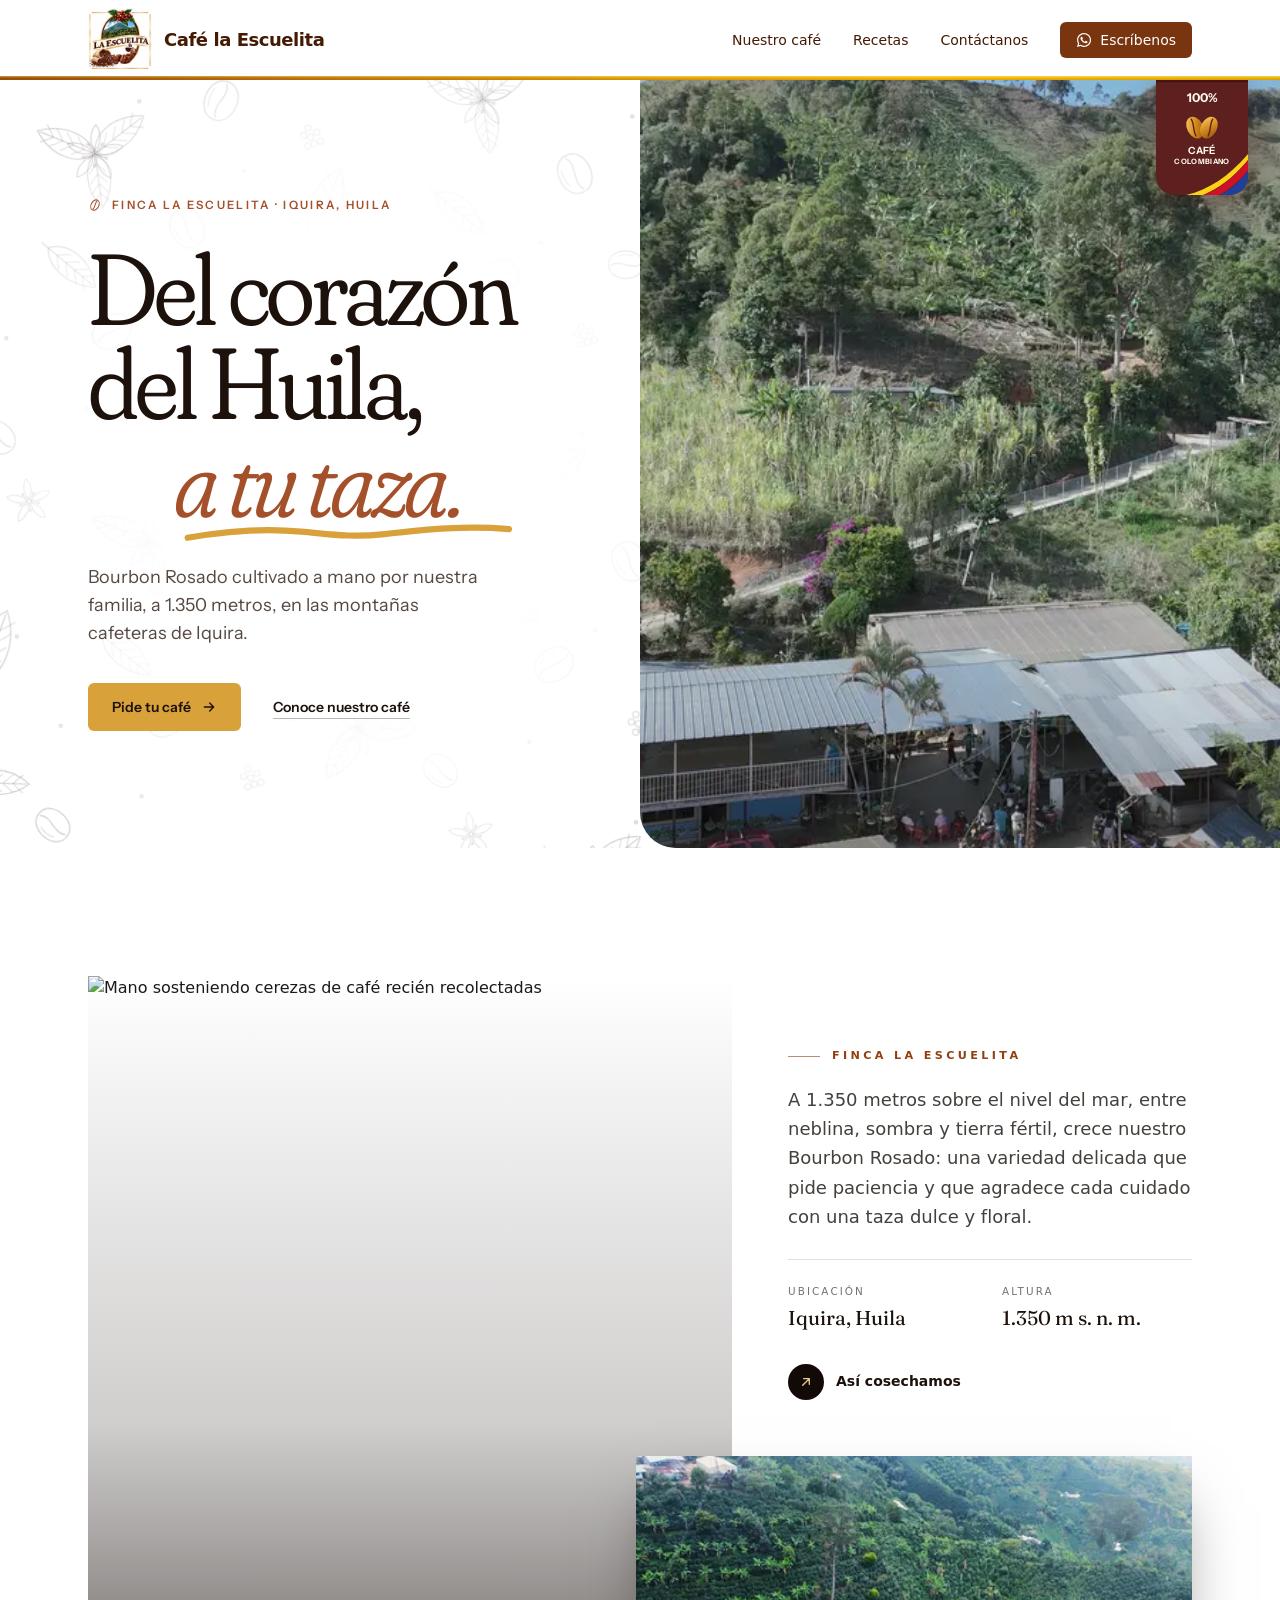
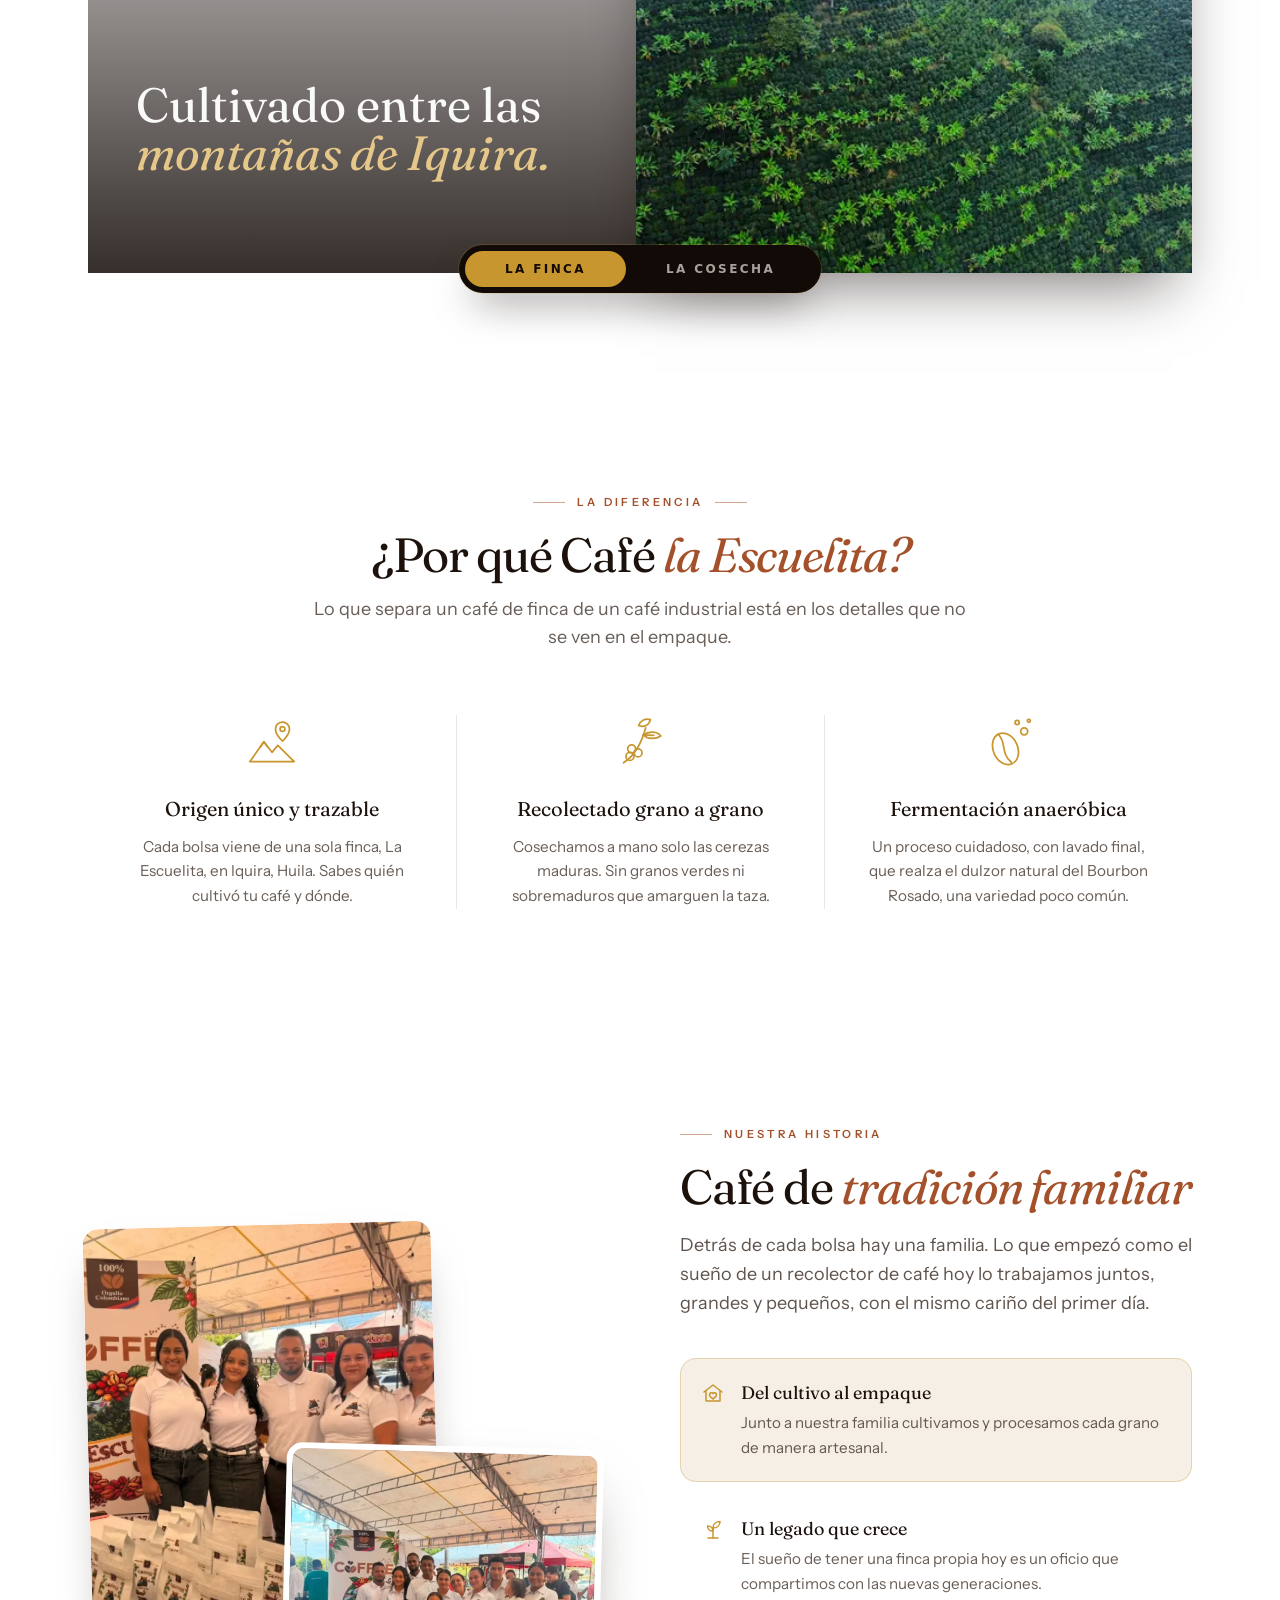
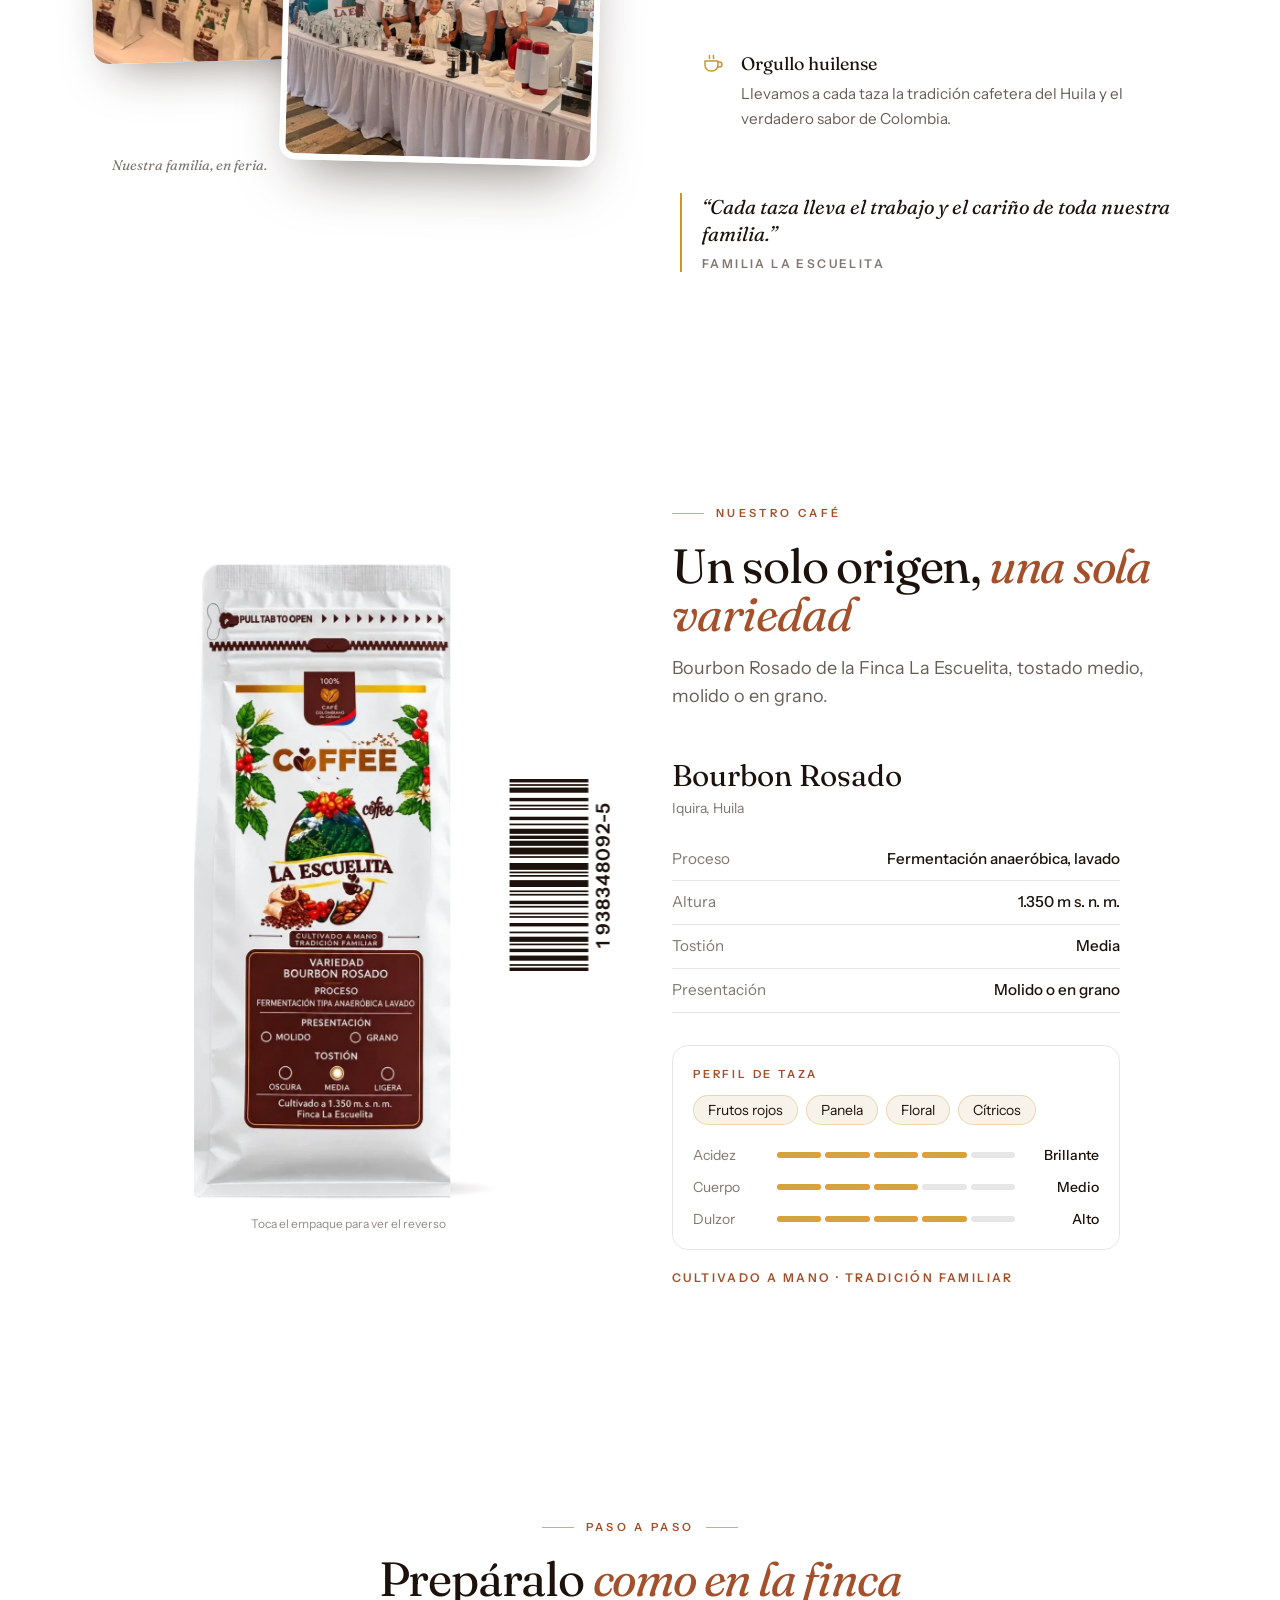
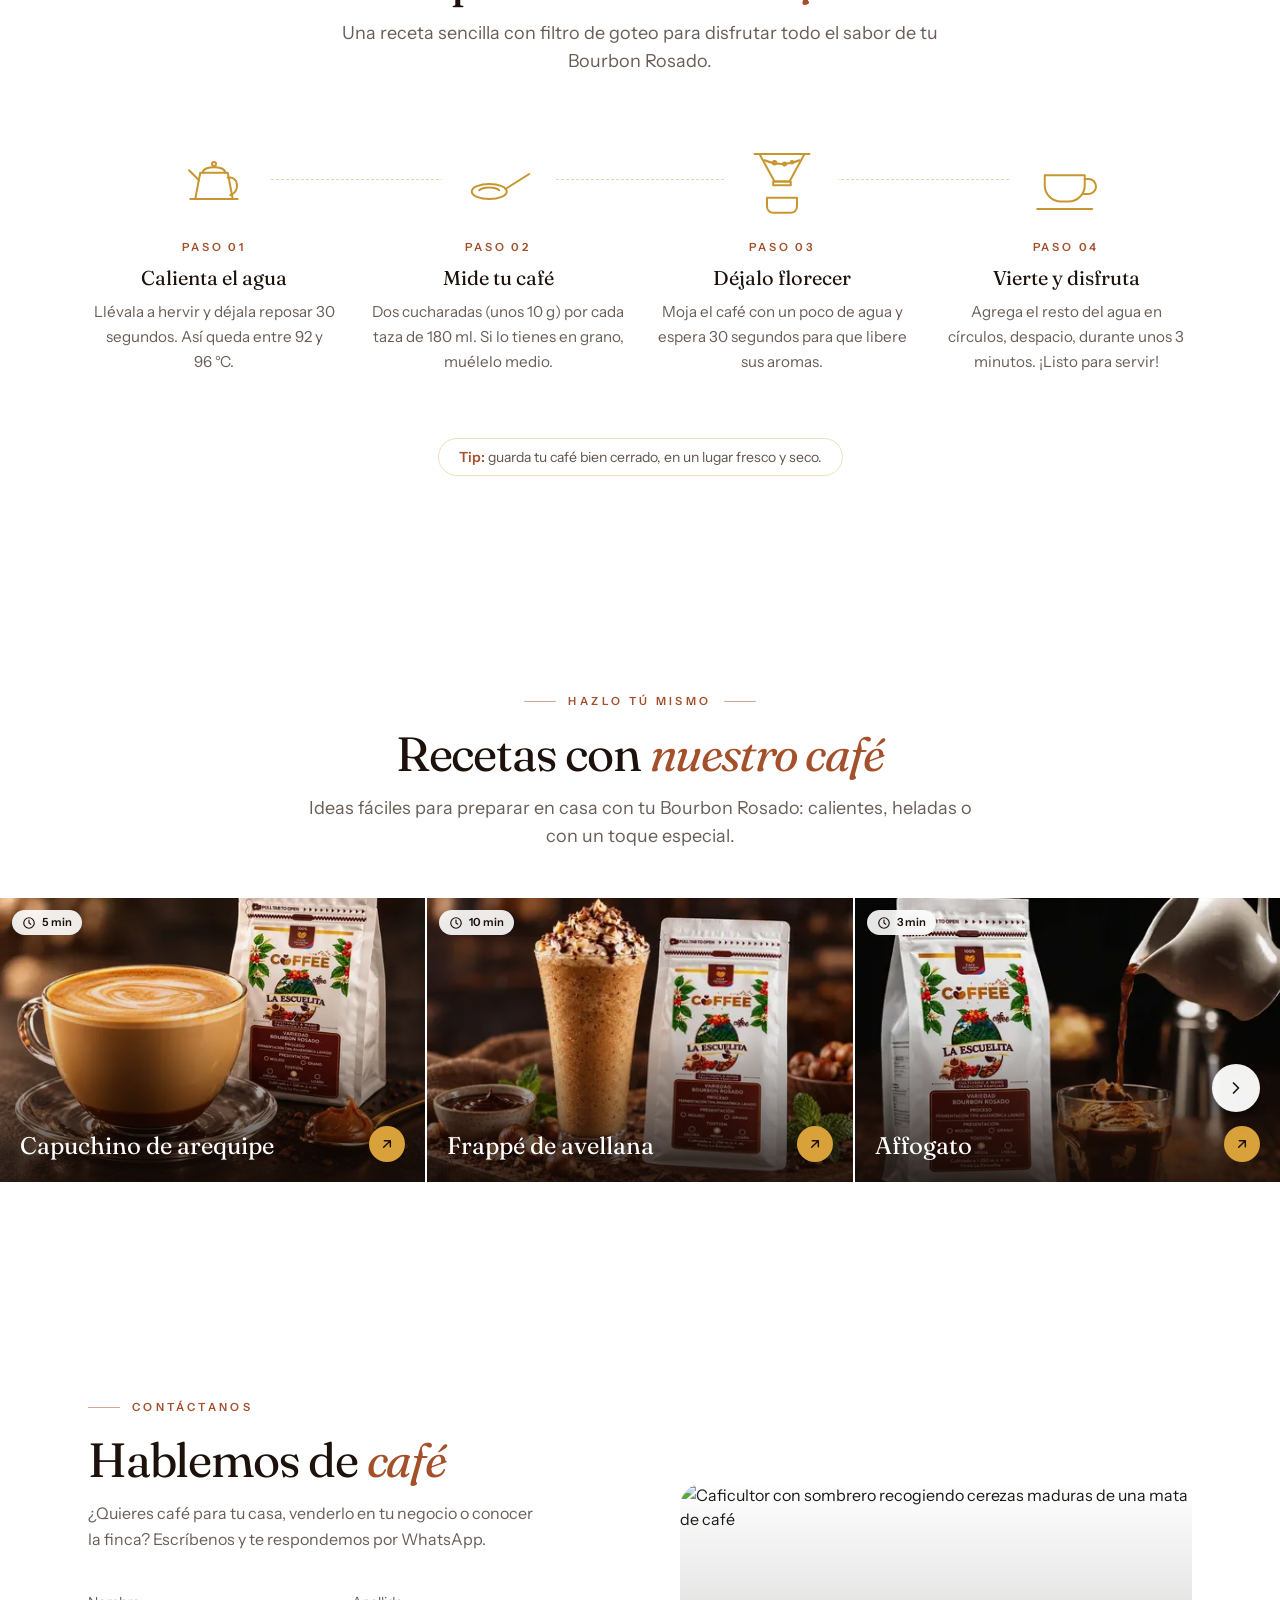
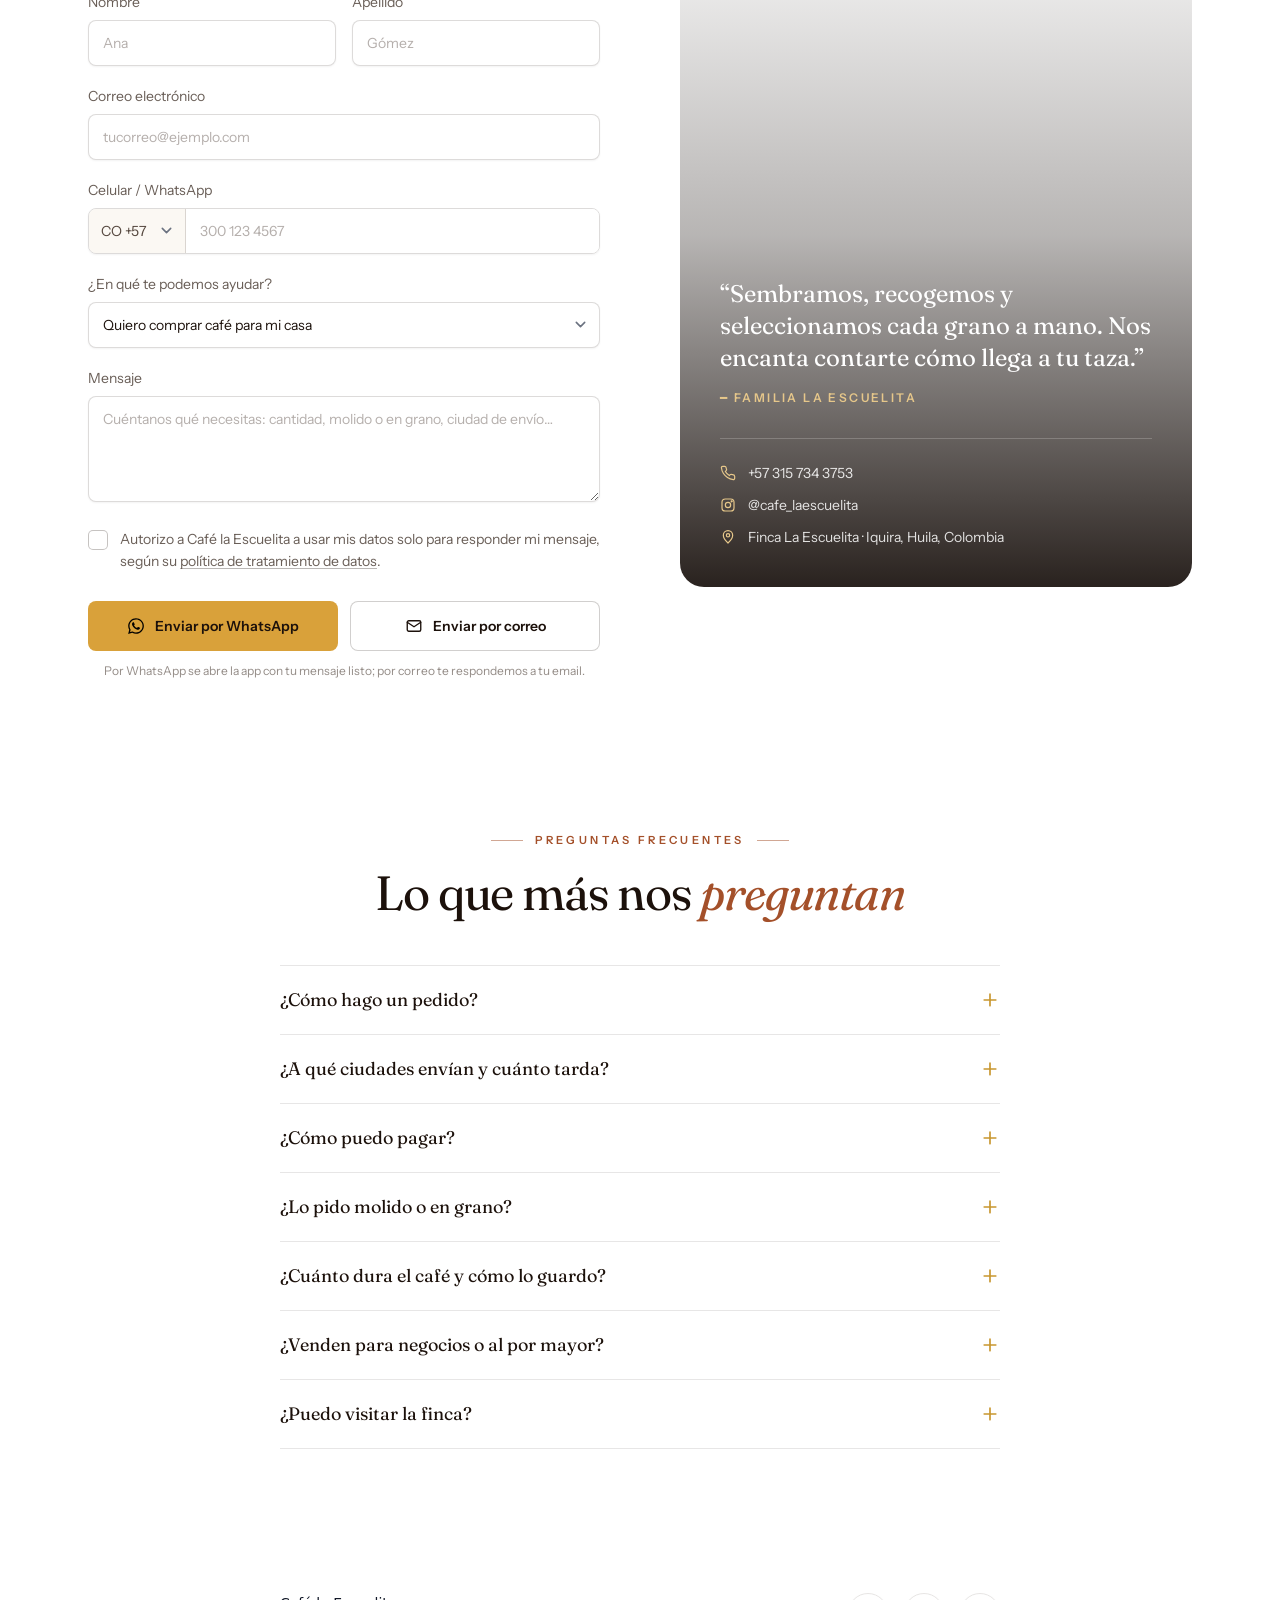
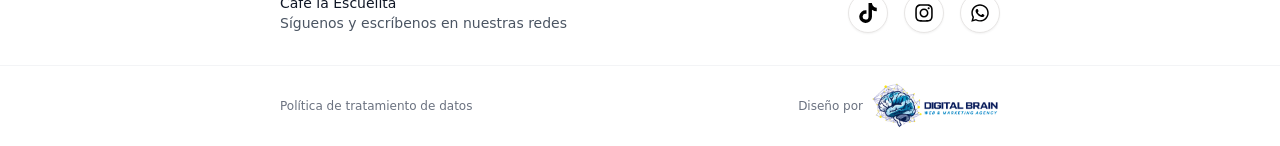
==== commit f6f96361: "feat: perfil de taza animado, código de barras, preguntas al final - Perfil de taza con animación de" ====
--- a/plantilla la escuelita/public/index.html
+++ b/plantilla la escuelita/public/index.html
@@ -26,7 +26,7 @@
     <meta name="twitter:card" content="summary_large_image" />
 
     <!-- CSS compilado con Tailwind (fuente: src/estilos.css → python construir.py) -->
-    <link rel="stylesheet" href="./assets/css/estilos.css?v=b13555b68b" />
+    <link rel="stylesheet" href="./assets/css/estilos.css?v=7f5fb044f6" />
 
     <link rel="preconnect" href="https://images.unsplash.com" />
     <link rel="preconnect" href="https://fonts.googleapis.com" />
@@ -531,6 +531,14 @@
                         </span>
                     </button>
                     <span class="sombra-3d" aria-hidden="true"></span>
+                    <!-- Código de barras del empaque (Code 128 de 19383480925), de pie junto a la bolsa; solo en pantallas grandes -->
+                    <div class="pointer-events-none absolute left-full top-1/2 hidden w-48 -translate-x-20 -translate-y-1/2 -rotate-90 text-espresso-900 lg:block">
+                        <svg viewBox="0 0 112 60" class="h-auto w-full" role="img" aria-label="Código de barras 1 938348092-5">
+                            <path fill="currentColor" d="M0 0h2v46h-2zM3 0h1v46h-1zM6 0h3v46h-3zM11 0h2v46h-2zM15 0h1v46h-1zM17 0h3v46h-3zM22 0h1v46h-1zM26 0h2v46h-2zM31 0h1v46h-1zM33 0h1v46h-1zM37 0h1v46h-1zM39 0h2v46h-2zM44 0h1v46h-1zM46 0h1v46h-1zM49 0h4v46h-4zM55 0h1v46h-1zM57 0h1v46h-1zM59 0h4v46h-4zM66 0h1v46h-1zM68 0h4v46h-4zM73 0h3v46h-3zM77 0h2v46h-2zM80 0h3v46h-3zM85 0h1v46h-1zM88 0h2v46h-2zM94 0h1v46h-1zM96 0h1v46h-1zM99 0h2v46h-2zM104 0h3v46h-3zM108 0h1v46h-1zM110 0h2v46h-2z" />
+                            <text x="56" y="58.5" text-anchor="middle" fill="currentColor" font-family="Instrument Sans, Arial, sans-serif"
+                                font-size="11" font-weight="600" letter-spacing=".6">1 938348092-5</text>
+                        </svg>
+                    </div>
                 </div>
                 <p class="mt-4 text-xs text-espresso-800/50">Toca el empaque para ver el reverso</p>
             </div>
@@ -557,29 +565,29 @@
                     </div>
                 </dl>
                 <!-- Perfil de taza: valores de EJEMPLO, confirmar con el cliente (notas de cata, acidez, cuerpo, dulzor y, si lo tienen, puntaje SCA) -->
-                <div class="mt-8 rounded-2xl border border-espresso-900/10 p-5 text-left" data-por-confirmar>
+                <div class="revelar mt-8 rounded-2xl border border-espresso-900/10 p-5 text-left" data-por-confirmar>
                     <p class="text-[0.7rem] font-semibold uppercase tracking-[0.25em] text-terracota-600">Perfil de taza</p>
                     <ul class="mt-3 flex flex-wrap gap-2" aria-label="Notas de sabor">
-                        <li class="rounded-full border border-oro-500/30 bg-crema-100 px-3.5 py-1 text-sm text-espresso-900">Frutos rojos</li>
-                        <li class="rounded-full border border-oro-500/30 bg-crema-100 px-3.5 py-1 text-sm text-espresso-900">Panela</li>
-                        <li class="rounded-full border border-oro-500/30 bg-crema-100 px-3.5 py-1 text-sm text-espresso-900">Floral</li>
-                        <li class="rounded-full border border-oro-500/30 bg-crema-100 px-3.5 py-1 text-sm text-espresso-900">Cítricos</li>
+                        <li style="--j:0" class="nota rounded-full border border-oro-500/30 bg-crema-100 px-3.5 py-1 text-sm text-espresso-900">Frutos rojos</li>
+                        <li style="--j:1" class="nota rounded-full border border-oro-500/30 bg-crema-100 px-3.5 py-1 text-sm text-espresso-900">Panela</li>
+                        <li style="--j:2" class="nota rounded-full border border-oro-500/30 bg-crema-100 px-3.5 py-1 text-sm text-espresso-900">Floral</li>
+                        <li style="--j:3" class="nota rounded-full border border-oro-500/30 bg-crema-100 px-3.5 py-1 text-sm text-espresso-900">Cítricos</li>
                     </ul>
                     <dl class="mt-5 space-y-3 text-sm">
-                        <div class="grid grid-cols-[4.5rem_1fr_4.5rem] items-center gap-3">
+                        <div style="--fila:0" class="grid grid-cols-[4.5rem_1fr_4.5rem] items-center gap-3">
                             <dt class="text-left text-espresso-800/60">Acidez</dt>
-                            <dd class="flex gap-1" role="img" aria-label="Acidez: 4 de 5"><span class="h-1.5 flex-1 rounded-full bg-mostaza-500"></span><span class="h-1.5 flex-1 rounded-full bg-mostaza-500"></span><span class="h-1.5 flex-1 rounded-full bg-mostaza-500"></span><span class="h-1.5 flex-1 rounded-full bg-mostaza-500"></span><span class="h-1.5 flex-1 rounded-full bg-espresso-900/10"></span></dd>
-                            <dd class="text-right font-medium text-espresso-900">Brillante</dd>
+                            <dd class="flex gap-1" role="img" aria-label="Acidez: 4 de 5"><span class="h-1.5 flex-1 rounded-full bg-espresso-900/10"><span style="--j:0" class="llenado block h-full rounded-full bg-mostaza-500"></span></span><span class="h-1.5 flex-1 rounded-full bg-espresso-900/10"><span style="--j:1" class="llenado block h-full rounded-full bg-mostaza-500"></span></span><span class="h-1.5 flex-1 rounded-full bg-espresso-900/10"><span style="--j:2" class="llenado block h-full rounded-full bg-mostaza-500"></span></span><span class="h-1.5 flex-1 rounded-full bg-espresso-900/10"><span style="--j:3" class="llenado block h-full rounded-full bg-mostaza-500"></span></span><span class="h-1.5 flex-1 rounded-full bg-espresso-900/10"></span></dd>
+                            <dd class="valor text-right font-medium text-espresso-900">Brillante</dd>
                         </div>
-                        <div class="grid grid-cols-[4.5rem_1fr_4.5rem] items-center gap-3">
+                        <div style="--fila:1" class="grid grid-cols-[4.5rem_1fr_4.5rem] items-center gap-3">
                             <dt class="text-left text-espresso-800/60">Cuerpo</dt>
-                            <dd class="flex gap-1" role="img" aria-label="Cuerpo: 3 de 5"><span class="h-1.5 flex-1 rounded-full bg-mostaza-500"></span><span class="h-1.5 flex-1 rounded-full bg-mostaza-500"></span><span class="h-1.5 flex-1 rounded-full bg-mostaza-500"></span><span class="h-1.5 flex-1 rounded-full bg-espresso-900/10"></span><span class="h-1.5 flex-1 rounded-full bg-espresso-900/10"></span></dd>
-                            <dd class="text-right font-medium text-espresso-900">Medio</dd>
+                            <dd class="flex gap-1" role="img" aria-label="Cuerpo: 3 de 5"><span class="h-1.5 flex-1 rounded-full bg-espresso-900/10"><span style="--j:0" class="llenado block h-full rounded-full bg-mostaza-500"></span></span><span class="h-1.5 flex-1 rounded-full bg-espresso-900/10"><span style="--j:1" class="llenado block h-full rounded-full bg-mostaza-500"></span></span><span class="h-1.5 flex-1 rounded-full bg-espresso-900/10"><span style="--j:2" class="llenado block h-full rounded-full bg-mostaza-500"></span></span><span class="h-1.5 flex-1 rounded-full bg-espresso-900/10"></span><span class="h-1.5 flex-1 rounded-full bg-espresso-900/10"></span></dd>
+                            <dd class="valor text-right font-medium text-espresso-900">Medio</dd>
                         </div>
-                        <div class="grid grid-cols-[4.5rem_1fr_4.5rem] items-center gap-3">
+                        <div style="--fila:2" class="grid grid-cols-[4.5rem_1fr_4.5rem] items-center gap-3">
                             <dt class="text-left text-espresso-800/60">Dulzor</dt>
-                            <dd class="flex gap-1" role="img" aria-label="Dulzor: 4 de 5"><span class="h-1.5 flex-1 rounded-full bg-mostaza-500"></span><span class="h-1.5 flex-1 rounded-full bg-mostaza-500"></span><span class="h-1.5 flex-1 rounded-full bg-mostaza-500"></span><span class="h-1.5 flex-1 rounded-full bg-mostaza-500"></span><span class="h-1.5 flex-1 rounded-full bg-espresso-900/10"></span></dd>
-                            <dd class="text-right font-medium text-espresso-900">Alto</dd>
+                            <dd class="flex gap-1" role="img" aria-label="Dulzor: 4 de 5"><span class="h-1.5 flex-1 rounded-full bg-espresso-900/10"><span style="--j:0" class="llenado block h-full rounded-full bg-mostaza-500"></span></span><span class="h-1.5 flex-1 rounded-full bg-espresso-900/10"><span style="--j:1" class="llenado block h-full rounded-full bg-mostaza-500"></span></span><span class="h-1.5 flex-1 rounded-full bg-espresso-900/10"><span style="--j:2" class="llenado block h-full rounded-full bg-mostaza-500"></span></span><span class="h-1.5 flex-1 rounded-full bg-espresso-900/10"><span style="--j:3" class="llenado block h-full rounded-full bg-mostaza-500"></span></span><span class="h-1.5 flex-1 rounded-full bg-espresso-900/10"></span></dd>
+                            <dd class="valor text-right font-medium text-espresso-900">Alto</dd>
                         </div>
                     </dl>
                 </div>
@@ -861,9 +869,148 @@
         </div>
     </section>
 
-    <!-- Preguntas frecuentes (envíos y pagos: confirmar con el cliente; van marcadas hasta entonces) -->
+    <!-- Contáctanos: el sitio es estático, así que el formulario arma el mensaje y abre WhatsApp -->
+    <!-- Foto temporal de Unsplash (licencia libre, autora: Ashlyn Ciara): reemplazar por una foto real de la familia en la finca. -->
+    <section id="contacto" aria-labelledby="contacto-titulo" class="scroll-mt-20 bg-white font-texto">
+        <div class="mx-auto grid max-w-6xl items-center gap-12 px-6 py-20 md:grid-cols-2 md:gap-10 md:py-28 lg:gap-20">
+            <div>
+                <div class="text-center md:text-left">
+                    <p class="inline-flex items-center gap-3 text-[0.7rem] font-semibold uppercase tracking-[0.3em] text-terracota-600">
+                        <span class="h-px w-8 bg-terracota-600/50"></span>Contáctanos<span class="h-px w-8 bg-terracota-600/50 md:hidden"></span>
+                    </p>
+                    <h2 id="contacto-titulo" class="mt-5 font-display text-4xl font-normal leading-tight tracking-tight text-espresso-900 md:text-5xl">
+                        Hablemos de <em class="italic text-terracota-600">café</em>
+                    </h2>
+                    <p class="mx-auto mt-4 max-w-md text-base leading-relaxed text-espresso-800/70 md:mx-0">
+                        ¿Quieres café para tu casa, venderlo en tu negocio o conocer la finca? Escríbenos y te
+                        respondemos por WhatsApp.
+                    </p>
+                </div>
+
+                <!-- "Enviar por correo" lo manda el programa del servidor (despliegue/correo/servidor.py) por /api/contacto -->
+                <form id="form-contacto" class="mt-10">
+                    <!-- Trampa para bots: invisible para las personas; si viene marcada, el servidor descarta el mensaje -->
+                    <input type="checkbox" name="botcheck" class="hidden" tabindex="-1" autocomplete="off" aria-hidden="true" />
+                    <div class="mb-5 grid gap-4 sm:grid-cols-2">
+                        <div>
+                            <label for="contacto-nombre" class="mb-2 block text-sm text-espresso-800/70">Nombre</label>
+                            <input id="contacto-nombre" name="nombre" type="text" required autocomplete="given-name"
+                                placeholder="Ana" class="w-full rounded-lg border-espresso-900/15 px-3.5 py-3 text-sm text-espresso-900 shadow-sm transition-colors placeholder:text-espresso-800/35 focus:border-mostaza-500 focus:ring-2 focus:ring-mostaza-500/25" />
+                        </div>
+                        <div>
+                            <label for="contacto-apellido" class="mb-2 block text-sm text-espresso-800/70">Apellido</label>
+                            <input id="contacto-apellido" name="apellido" type="text" autocomplete="family-name"
+                                placeholder="Gómez" class="w-full rounded-lg border-espresso-900/15 px-3.5 py-3 text-sm text-espresso-900 shadow-sm transition-colors placeholder:text-espresso-800/35 focus:border-mostaza-500 focus:ring-2 focus:ring-mostaza-500/25" />
+                        </div>
+                    </div>
+
+                    <div class="mb-5">
+                        <label for="contacto-correo" class="mb-2 block text-sm text-espresso-800/70">Correo electrónico</label>
+                        <input id="contacto-correo" name="correo" type="email" autocomplete="email"
+                            placeholder="tucorreo@ejemplo.com" class="w-full rounded-lg border-espresso-900/15 px-3.5 py-3 text-sm text-espresso-900 shadow-sm transition-colors placeholder:text-espresso-800/35 focus:border-mostaza-500 focus:ring-2 focus:ring-mostaza-500/25" />
+                    </div>
+
+                    <div class="mb-5">
+                        <label for="contacto-telefono" class="mb-2 block text-sm text-espresso-800/70">Celular / WhatsApp</label>
+                        <div class="flex overflow-hidden rounded-lg border border-espresso-900/15 shadow-sm transition-colors focus-within:border-mostaza-500 focus-within:ring-2 focus-within:ring-mostaza-500/25">
+                            <label for="contacto-prefijo" class="sr-only">Indicativo del país</label>
+                            <select id="contacto-prefijo" name="prefijo"
+                                class="cursor-pointer border-0 border-r border-espresso-900/15 bg-crema-100/60 py-3 pl-3 pr-8 text-sm text-espresso-800/80 focus:ring-0">
+                                <option value="+57">CO +57</option>
+                                <option value="+1">US +1</option>
+                                <option value="+34">ES +34</option>
+                                <option value="+52">MX +52</option>
+                                <option value="+593">EC +593</option>
+                                <option value="+51">PE +51</option>
+                                <option value="+56">CL +56</option>
+                                <option value="+54">AR +54</option>
+                            </select>
+                            <input id="contacto-telefono" name="telefono" type="tel" required autocomplete="tel-national"
+                                inputmode="tel" placeholder="300 123 4567"
+                                class="min-w-0 flex-1 border-0 px-3.5 py-3 text-sm text-espresso-900 placeholder:text-espresso-800/35 focus:ring-0" />
+                        </div>
+                    </div>
+
+                    <div class="mb-5">
+                        <label for="contacto-motivo" class="mb-2 block text-sm text-espresso-800/70">¿En qué te podemos ayudar?</label>
+                        <select id="contacto-motivo" name="motivo" class="w-full rounded-lg border-espresso-900/15 px-3.5 py-3 text-sm text-espresso-900 shadow-sm transition-colors placeholder:text-espresso-800/35 focus:border-mostaza-500 focus:ring-2 focus:ring-mostaza-500/25 cursor-pointer">
+                            <option>Quiero comprar café para mi casa</option>
+                            <option>Quiero café para mi negocio (al por mayor)</option>
+                            <option>Quiero visitar la finca</option>
+                            <option>Otra consulta</option>
+                        </select>
+                    </div>
+
+                    <div class="mb-5">
+                        <label for="contacto-mensaje" class="mb-2 block text-sm text-espresso-800/70">Mensaje</label>
+                        <textarea id="contacto-mensaje" name="mensaje" rows="4" required
+                            placeholder="Cuéntanos qué necesitas: cantidad, molido o en grano, ciudad de envío…"
+                            class="w-full rounded-lg border-espresso-900/15 px-3.5 py-3 text-sm text-espresso-900 shadow-sm transition-colors placeholder:text-espresso-800/35 focus:border-mostaza-500 focus:ring-2 focus:ring-mostaza-500/25 resize-y"></textarea>
+                    </div>
+
+                    <div class="mb-7 flex items-start gap-3">
+                        <input id="contacto-datos" name="datos" type="checkbox" required
+                            class="mt-0.5 h-5 w-5 cursor-pointer rounded-[5px] border-espresso-900/25 text-mostaza-500 focus:ring-mostaza-500/40" />
+                        <label for="contacto-datos" class="cursor-pointer text-sm leading-relaxed text-espresso-800/70">
+                            Autorizo a Café la Escuelita a usar mis datos solo para responder mi mensaje, según su
+                            <a href="politica-de-privacidad.html" target="_blank" class="underline decoration-espresso-900/30 underline-offset-2 hover:text-terracota-600">política de tratamiento de datos</a>.
+                        </label>
+                    </div>
+
+                    <div class="grid gap-3 sm:auto-cols-fr sm:grid-flow-col" data-botones>
+                        <button type="submit" value="whatsapp"
+                            class="inline-flex w-full items-center justify-center gap-2.5 rounded-lg bg-mostaza-500 py-3.5 text-sm font-semibold text-espresso-900 transition hover:-translate-y-0.5 hover:bg-mostaza-400 hover:shadow-[0_10px_20px_rgba(198,141,39,0.3)] focus-visible:outline-none focus-visible:ring-2 focus-visible:ring-espresso-900 focus-visible:ring-offset-2 disabled:pointer-events-none disabled:opacity-60">
+                            <img src="./assets/icons/whatsapp.svg?v=30b026f26d" alt="" width="18" height="18" class="h-[18px] w-[18px]" />
+                            Enviar por WhatsApp
+                        </button>
+                        <button type="submit" value="correo"
+                            class="inline-flex w-full items-center justify-center gap-2.5 rounded-lg border border-espresso-900/20 bg-white py-3.5 text-sm font-semibold text-espresso-900 transition hover:-translate-y-0.5 hover:border-espresso-900/40 hover:shadow-[0_10px_20px_rgba(28,17,11,0.08)] focus-visible:outline-none focus-visible:ring-2 focus-visible:ring-mostaza-500 focus-visible:ring-offset-2 disabled:pointer-events-none disabled:opacity-60">
+                            <svg class="h-[18px] w-[18px]" viewBox="0 0 24 24" fill="none" stroke="currentColor" stroke-width="1.8" stroke-linecap="round" stroke-linejoin="round" aria-hidden="true"><rect x="3" y="5" width="18" height="14" rx="2" /><path d="m3 7 9 6 9-6" /></svg>
+                            Enviar por correo
+                        </button>
+                    </div>
+                    <p class="mt-3 text-center text-xs text-espresso-800/50" data-ayuda>Por WhatsApp se abre la app con tu mensaje listo; por correo te respondemos a tu email.</p>
+                    <p class="mt-4 hidden rounded-lg px-4 py-3 text-center text-sm" role="status" aria-live="polite" data-estado></p>
+                </form>
+            </div>
+
+            <!-- Foto del caficultor con datos de contacto -->
+            <div class="relative mx-auto flex min-h-[26rem] w-full max-w-[32rem] flex-col justify-end overflow-hidden rounded-3xl p-8 sm:p-10 md:min-h-[44rem]">
+                <img src="https://images.unsplash.com/photo-1654727317205-c0efb54ceb7e?auto=format&fit=crop&w=900&q=70"
+                    srcset="https://images.unsplash.com/photo-1654727317205-c0efb54ceb7e?auto=format&fit=crop&w=600&q=70 600w, https://images.unsplash.com/photo-1654727317205-c0efb54ceb7e?auto=format&fit=crop&w=900&q=70 900w, https://images.unsplash.com/photo-1654727317205-c0efb54ceb7e?auto=format&fit=crop&w=1200&q=70 1200w"
+                    sizes="(min-width: 768px) 32rem, 100vw" width="900" height="1350" loading="lazy" decoding="async"
+                    alt="Caficultor con sombrero recogiendo cerezas maduras de una mata de café"
+                    class="absolute inset-0 h-full w-full object-cover object-[60%_center]" />
+                <div class="absolute inset-0 bg-gradient-to-t from-espresso-950/90 via-espresso-950/30 to-transparent" aria-hidden="true"></div>
+
+                <div class="relative z-10 text-white">
+                    <p class="font-display text-xl leading-snug sm:text-2xl">
+                        “Sembramos, recogemos y seleccionamos cada grano a mano. Nos encanta contarte cómo llega a tu taza.”
+                    </p>
+                    <p class="mt-4 text-xs font-semibold uppercase tracking-[0.2em] text-oro-300">━ Familia La Escuelita</p>
+
+                    <ul class="mt-8 space-y-3 border-t border-white/20 pt-6 text-sm text-white/85">
+                        <li class="flex items-center gap-3">
+                            <svg class="h-4 w-4 shrink-0 text-oro-300" viewBox="0 0 24 24" fill="none" stroke="currentColor" stroke-width="1.8" stroke-linecap="round" stroke-linejoin="round" aria-hidden="true"><path d="M22 16.9v3a2 2 0 0 1-2.2 2 19.8 19.8 0 0 1-8.6-3.1 19.5 19.5 0 0 1-6-6A19.8 19.8 0 0 1 2.1 4.2 2 2 0 0 1 4.1 2h3a2 2 0 0 1 2 1.7c.1.9.4 1.8.7 2.7a2 2 0 0 1-.5 2.1L8 9.8a16 16 0 0 0 6 6l1.3-1.3a2 2 0 0 1 2.1-.4c.9.3 1.8.6 2.7.7a2 2 0 0 1 1.7 2z" /></svg>
+                            <a href="https://wa.me/573157343753" target="_blank" rel="noopener" class="transition-colors hover:text-oro-300">+57 315 734 3753</a>
+                        </li>
+                        <li class="flex items-center gap-3">
+                            <svg class="h-4 w-4 shrink-0 text-oro-300" viewBox="0 0 24 24" fill="none" stroke="currentColor" stroke-width="1.8" stroke-linecap="round" stroke-linejoin="round" aria-hidden="true"><rect x="3" y="3" width="18" height="18" rx="5" /><circle cx="12" cy="12" r="4" /><circle cx="17.5" cy="6.5" r=".8" fill="currentColor" /></svg>
+                            <a href="https://www.instagram.com/cafe_laescuelita/" target="_blank" rel="noopener" class="transition-colors hover:text-oro-300">@cafe_laescuelita</a>
+                        </li>
+                        <li class="flex items-center gap-3">
+                            <svg class="h-4 w-4 shrink-0 text-oro-300" viewBox="0 0 24 24" fill="none" stroke="currentColor" stroke-width="1.8" stroke-linecap="round" stroke-linejoin="round" aria-hidden="true"><path d="M12 21s-7-6.2-7-11.5a7 7 0 0 1 14 0C19 14.8 12 21 12 21z" /><circle cx="12" cy="9.5" r="2.5" /></svg>
+                            Finca La Escuelita · Iquira, Huila, Colombia
+                        </li>
+                    </ul>
+                </div>
+            </div>
+        </div>
+    </section>
+
+    <!-- Preguntas frecuentes, última sección (envíos y pagos: confirmar con el cliente; publicar.sh no sube la página hasta entonces) -->
     <section id="preguntas" aria-labelledby="preguntas-titulo" class="scroll-mt-20 bg-white font-texto">
-        <div class="mx-auto max-w-3xl px-6 pb-8 pt-20 md:pt-24">
+        <div class="mx-auto max-w-3xl px-6 pb-20 pt-8 md:pb-28">
             <div class="text-center">
                 <p class="inline-flex items-center gap-3 text-[0.7rem] font-semibold uppercase tracking-[0.3em] text-terracota-600">
                     <span class="h-px w-8 bg-terracota-600/50"></span>Preguntas frecuentes<span class="h-px w-8 bg-terracota-600/50"></span>
@@ -927,145 +1074,6 @@
         </div>
     </section>
 
-    <!-- Contáctanos: el sitio es estático, así que el formulario arma el mensaje y abre WhatsApp -->
-    <!-- Foto temporal de Unsplash (licencia libre, autora: Ashlyn Ciara): reemplazar por una foto real de la familia en la finca. -->
-    <section id="contacto" aria-labelledby="contacto-titulo" class="scroll-mt-20 bg-white font-texto">
-        <div class="mx-auto grid max-w-6xl items-center gap-12 px-6 py-20 md:grid-cols-2 md:gap-10 md:py-28 lg:gap-20">
-            <div>
-                <div class="text-center md:text-left">
-                    <p class="inline-flex items-center gap-3 text-[0.7rem] font-semibold uppercase tracking-[0.3em] text-terracota-600">
-                        <span class="h-px w-8 bg-terracota-600/50"></span>Contáctanos<span class="h-px w-8 bg-terracota-600/50 md:hidden"></span>
-                    </p>
-                    <h2 id="contacto-titulo" class="mt-5 font-display text-4xl font-normal leading-tight tracking-tight text-espresso-900 md:text-5xl">
-                        Hablemos de <em class="italic text-terracota-600">café</em>
-                    </h2>
-                    <p class="mx-auto mt-4 max-w-md text-base leading-relaxed text-espresso-800/70 md:mx-0">
-                        ¿Quieres café para tu casa, venderlo en tu negocio o conocer la finca? Escríbenos y te
-                        respondemos por WhatsApp.
-                    </p>
-                </div>
-
-                <!-- "Enviar por correo" lo manda el programa del servidor (despliegue/correo/servidor.py) por /api/contacto -->
-                <form id="form-contacto" class="mt-10">
-                    <!-- Trampa para bots: invisible para las personas; si viene marcada, el servidor descarta el mensaje -->
-                    <input type="checkbox" name="botcheck" class="hidden" tabindex="-1" autocomplete="off" aria-hidden="true" />
-                    <div class="mb-5 grid gap-4 sm:grid-cols-2">
-                        <div>
-                            <label for="contacto-nombre" class="mb-2 block text-sm text-espresso-800/70">Nombre</label>
-                            <input id="contacto-nombre" name="nombre" type="text" required autocomplete="given-name"
-                                placeholder="Ana" class="w-full rounded-lg border-espresso-900/15 px-3.5 py-3 text-sm text-espresso-900 shadow-sm transition-colors placeholder:text-espresso-800/35 focus:border-mostaza-500 focus:ring-2 focus:ring-mostaza-500/25" />
-                        </div>
-                        <div>
-                            <label for="contacto-apellido" class="mb-2 block text-sm text-espresso-800/70">Apellido</label>
-                            <input id="contacto-apellido" name="apellido" type="text" autocomplete="family-name"
-                                placeholder="Gómez" class="w-full rounded-lg border-espresso-900/15 px-3.5 py-3 text-sm text-espresso-900 shadow-sm transition-colors placeholder:text-espresso-800/35 focus:border-mostaza-500 focus:ring-2 focus:ring-mostaza-500/25" />
-                        </div>
-                    </div>
-
-                    <div class="mb-5">
-                        <label for="contacto-correo" class="mb-2 block text-sm text-espresso-800/70">Correo electrónico</label>
-                        <input id="contacto-correo" name="correo" type="email" autocomplete="email"
-                            placeholder="tucorreo@ejemplo.com" class="w-full rounded-lg border-espresso-900/15 px-3.5 py-3 text-sm text-espresso-900 shadow-sm transition-colors placeholder:text-espresso-800/35 focus:border-mostaza-500 focus:ring-2 focus:ring-mostaza-500/25" />
-                    </div>
-
-                    <div class="mb-5">
-                        <label for="contacto-telefono" class="mb-2 block text-sm text-espresso-800/70">Celular / WhatsApp</label>
-                        <div class="flex overflow-hidden rounded-lg border border-espresso-900/15 shadow-sm transition-colors focus-within:border-mostaza-500 focus-within:ring-2 focus-within:ring-mostaza-500/25">
-                            <label for="contacto-prefijo" class="sr-only">Indicativo del país</label>
-                            <select id="contacto-prefijo" name="prefijo"
-                                class="cursor-pointer border-0 border-r border-espresso-900/15 bg-crema-100/60 py-3 pl-3 pr-8 text-sm text-espresso-800/80 focus:ring-0">
-                                <option value="+57">CO +57</option>
-                                <option value="+1">US +1</option>
-                                <option value="+34">ES +34</option>
-                                <option value="+52">MX +52</option>
-                                <option value="+593">EC +593</option>
-                                <option value="+51">PE +51</option>
-                                <option value="+56">CL +56</option>
-                                <option value="+54">AR +54</option>
-                            </select>
-                            <input id="contacto-telefono" name="telefono" type="tel" required autocomplete="tel-national"
-                                inputmode="tel" placeholder="300 123 4567"
-                                class="min-w-0 flex-1 border-0 px-3.5 py-3 text-sm text-espresso-900 placeholder:text-espresso-800/35 focus:ring-0" />
-                        </div>
-                    </div>
-
-                    <div class="mb-5">
-                        <label for="contacto-motivo" class="mb-2 block text-sm text-espresso-800/70">¿En qué te podemos ayudar?</label>
-                        <select id="contacto-motivo" name="motivo" class="w-full rounded-lg border-espresso-900/15 px-3.5 py-3 text-sm text-espresso-900 shadow-sm transition-colors placeholder:text-espresso-800/35 focus:border-mostaza-500 focus:ring-2 focus:ring-mostaza-500/25 cursor-pointer">
-                            <option>Quiero comprar café para mi casa</option>
-                            <option>Quiero café para mi negocio (al por mayor)</option>
-                            <option>Quiero visitar la finca</option>
-                            <option>Otra consulta</option>
-                        </select>
-                    </div>
-
-                    <div class="mb-5">
-                        <label for="contacto-mensaje" class="mb-2 block text-sm text-espresso-800/70">Mensaje</label>
-                        <textarea id="contacto-mensaje" name="mensaje" rows="4" required
-                            placeholder="Cuéntanos qué necesitas: cantidad, molido o en grano, ciudad de envío…"
-                            class="w-full rounded-lg border-espresso-900/15 px-3.5 py-3 text-sm text-espresso-900 shadow-sm transition-colors placeholder:text-espresso-800/35 focus:border-mostaza-500 focus:ring-2 focus:ring-mostaza-500/25 resize-y"></textarea>
-                    </div>
-
-                    <div class="mb-7 flex items-start gap-3">
-                        <input id="contacto-datos" name="datos" type="checkbox" required
-                            class="mt-0.5 h-5 w-5 cursor-pointer rounded-[5px] border-espresso-900/25 text-mostaza-500 focus:ring-mostaza-500/40" />
-                        <label for="contacto-datos" class="cursor-pointer text-sm leading-relaxed text-espresso-800/70">
-                            Autorizo a Café la Escuelita a usar mis datos solo para responder mi mensaje, según su
-                            <a href="politica-de-privacidad.html" target="_blank" class="underline decoration-espresso-900/30 underline-offset-2 hover:text-terracota-600">política de tratamiento de datos</a>.
-                        </label>
-                    </div>
-
-                    <div class="grid gap-3 sm:auto-cols-fr sm:grid-flow-col" data-botones>
-                        <button type="submit" value="whatsapp"
-                            class="inline-flex w-full items-center justify-center gap-2.5 rounded-lg bg-mostaza-500 py-3.5 text-sm font-semibold text-espresso-900 transition hover:-translate-y-0.5 hover:bg-mostaza-400 hover:shadow-[0_10px_20px_rgba(198,141,39,0.3)] focus-visible:outline-none focus-visible:ring-2 focus-visible:ring-espresso-900 focus-visible:ring-offset-2 disabled:pointer-events-none disabled:opacity-60">
-                            <img src="./assets/icons/whatsapp.svg?v=30b026f26d" alt="" width="18" height="18" class="h-[18px] w-[18px]" />
-                            Enviar por WhatsApp
-                        </button>
-                        <button type="submit" value="correo"
-                            class="inline-flex w-full items-center justify-center gap-2.5 rounded-lg border border-espresso-900/20 bg-white py-3.5 text-sm font-semibold text-espresso-900 transition hover:-translate-y-0.5 hover:border-espresso-900/40 hover:shadow-[0_10px_20px_rgba(28,17,11,0.08)] focus-visible:outline-none focus-visible:ring-2 focus-visible:ring-mostaza-500 focus-visible:ring-offset-2 disabled:pointer-events-none disabled:opacity-60">
-                            <svg class="h-[18px] w-[18px]" viewBox="0 0 24 24" fill="none" stroke="currentColor" stroke-width="1.8" stroke-linecap="round" stroke-linejoin="round" aria-hidden="true"><rect x="3" y="5" width="18" height="14" rx="2" /><path d="m3 7 9 6 9-6" /></svg>
-                            Enviar por correo
-                        </button>
-                    </div>
-                    <p class="mt-3 text-center text-xs text-espresso-800/50" data-ayuda>Por WhatsApp se abre la app con tu mensaje listo; por correo te respondemos a tu email.</p>
-                    <p class="mt-4 hidden rounded-lg px-4 py-3 text-center text-sm" role="status" aria-live="polite" data-estado></p>
-                </form>
-            </div>
-
-            <!-- Foto del caficultor con datos de contacto -->
-            <div class="relative mx-auto flex min-h-[26rem] w-full max-w-[32rem] flex-col justify-end overflow-hidden rounded-3xl p-8 sm:p-10 md:min-h-[44rem]">
-                <img src="https://images.unsplash.com/photo-1654727317205-c0efb54ceb7e?auto=format&fit=crop&w=900&q=70"
-                    srcset="https://images.unsplash.com/photo-1654727317205-c0efb54ceb7e?auto=format&fit=crop&w=600&q=70 600w, https://images.unsplash.com/photo-1654727317205-c0efb54ceb7e?auto=format&fit=crop&w=900&q=70 900w, https://images.unsplash.com/photo-1654727317205-c0efb54ceb7e?auto=format&fit=crop&w=1200&q=70 1200w"
-                    sizes="(min-width: 768px) 32rem, 100vw" width="900" height="1350" loading="lazy" decoding="async"
-                    alt="Caficultor con sombrero recogiendo cerezas maduras de una mata de café"
-                    class="absolute inset-0 h-full w-full object-cover object-[60%_center]" />
-                <div class="absolute inset-0 bg-gradient-to-t from-espresso-950/90 via-espresso-950/30 to-transparent" aria-hidden="true"></div>
-
-                <div class="relative z-10 text-white">
-                    <p class="font-display text-xl leading-snug sm:text-2xl">
-                        “Sembramos, recogemos y seleccionamos cada grano a mano. Nos encanta contarte cómo llega a tu taza.”
-                    </p>
-                    <p class="mt-4 text-xs font-semibold uppercase tracking-[0.2em] text-oro-300">━ Familia La Escuelita</p>
-
-                    <ul class="mt-8 space-y-3 border-t border-white/20 pt-6 text-sm text-white/85">
-                        <li class="flex items-center gap-3">
-                            <svg class="h-4 w-4 shrink-0 text-oro-300" viewBox="0 0 24 24" fill="none" stroke="currentColor" stroke-width="1.8" stroke-linecap="round" stroke-linejoin="round" aria-hidden="true"><path d="M22 16.9v3a2 2 0 0 1-2.2 2 19.8 19.8 0 0 1-8.6-3.1 19.5 19.5 0 0 1-6-6A19.8 19.8 0 0 1 2.1 4.2 2 2 0 0 1 4.1 2h3a2 2 0 0 1 2 1.7c.1.9.4 1.8.7 2.7a2 2 0 0 1-.5 2.1L8 9.8a16 16 0 0 0 6 6l1.3-1.3a2 2 0 0 1 2.1-.4c.9.3 1.8.6 2.7.7a2 2 0 0 1 1.7 2z" /></svg>
-                            <a href="https://wa.me/573157343753" target="_blank" rel="noopener" class="transition-colors hover:text-oro-300">+57 315 734 3753</a>
-                        </li>
-                        <li class="flex items-center gap-3">
-                            <svg class="h-4 w-4 shrink-0 text-oro-300" viewBox="0 0 24 24" fill="none" stroke="currentColor" stroke-width="1.8" stroke-linecap="round" stroke-linejoin="round" aria-hidden="true"><rect x="3" y="3" width="18" height="18" rx="5" /><circle cx="12" cy="12" r="4" /><circle cx="17.5" cy="6.5" r=".8" fill="currentColor" /></svg>
-                            <a href="https://www.instagram.com/cafe_laescuelita/" target="_blank" rel="noopener" class="transition-colors hover:text-oro-300">@cafe_laescuelita</a>
-                        </li>
-                        <li class="flex items-center gap-3">
-                            <svg class="h-4 w-4 shrink-0 text-oro-300" viewBox="0 0 24 24" fill="none" stroke="currentColor" stroke-width="1.8" stroke-linecap="round" stroke-linejoin="round" aria-hidden="true"><path d="M12 21s-7-6.2-7-11.5a7 7 0 0 1 14 0C19 14.8 12 21 12 21z" /><circle cx="12" cy="9.5" r="2.5" /></svg>
-                            Finca La Escuelita · Iquira, Huila, Colombia
-                        </li>
-                    </ul>
-                </div>
-            </div>
-        </div>
-    </section>
-
     <!-- Ventanas con cada receta (se abren desde las tarjetas) -->
     <dialog id="receta-capuchino-arequipe" aria-labelledby="receta-capuchino-arequipe-titulo"
         class="receta m-auto max-h-[calc(100dvh-2rem)] w-[min(60rem,calc(100%-2rem))] overflow-hidden rounded-2xl bg-white p-0 font-texto text-espresso-900 shadow-2xl backdrop:bg-espresso-950/70 backdrop:backdrop-blur-sm">
--- a/plantilla la escuelita/public/assets/css/estilos.css
+++ b/plantilla la escuelita/public/assets/css/estilos.css
@@ -1,2 +1,2 @@
 *,:after,:before{--tw-border-spacing-x:0;--tw-border-spacing-y:0;--tw-translate-x:0;--tw-translate-y:0;--tw-rotate:0;--tw-skew-x:0;--tw-skew-y:0;--tw-scale-x:1;--tw-scale-y:1;--tw-pan-x: ;--tw-pan-y: ;--tw-pinch-zoom: ;--tw-scroll-snap-strictness:proximity;--tw-gradient-from-position: ;--tw-gradient-via-position: ;--tw-gradient-to-position: ;--tw-ordinal: ;--tw-slashed-zero: ;--tw-numeric-figure: ;--tw-numeric-spacing: ;--tw-numeric-fraction: ;--tw-ring-inset: ;--tw-ring-offset-width:0px;--tw-ring-offset-color:#fff;--tw-ring-color:rgba(59,130,246,.5);--tw-ring-offset-shadow:0 0 #0000;--tw-ring-shadow:0 0 #0000;--tw-shadow:0 0 #0000;--tw-shadow-colored:0 0 #0000;--tw-blur: ;--tw-brightness: ;--tw-contrast: ;--tw-grayscale: ;--tw-hue-rotate: ;--tw-invert: ;--tw-saturate: ;--tw-sepia: ;--tw-drop-shadow: ;--tw-backdrop-blur: ;--tw-backdrop-brightness: ;--tw-backdrop-contrast: ;--tw-backdrop-grayscale: ;--tw-backdrop-hue-rotate: ;--tw-backdrop-invert: ;--tw-backdrop-opacity: ;--tw-backdrop-saturate: ;--tw-backdrop-sepia: ;--tw-contain-size: ;--tw-contain-layout: ;--tw-contain-paint: ;--tw-contain-style: }::backdrop{--tw-border-spacing-x:0;--tw-border-spacing-y:0;--tw-translate-x:0;--tw-translate-y:0;--tw-rotate:0;--tw-skew-x:0;--tw-skew-y:0;--tw-scale-x:1;--tw-scale-y:1;--tw-pan-x: ;--tw-pan-y: ;--tw-pinch-zoom: ;--tw-scroll-snap-strictness:proximity;--tw-gradient-from-position: ;--tw-gradient-via-position: ;--tw-gradient-to-position: ;--tw-ordinal: ;--tw-slashed-zero: ;--tw-numeric-figure: ;--tw-numeric-spacing: ;--tw-numeric-fraction: ;--tw-ring-inset: ;--tw-ring-offset-width:0px;--tw-ring-offset-color:#fff;--tw-ring-color:rgba(59,130,246,.5);--tw-ring-offset-shadow:0 0 #0000;--tw-ring-shadow:0 0 #0000;--tw-shadow:0 0 #0000;--tw-shadow-colored:0 0 #0000;--tw-blur: ;--tw-brightness: ;--tw-contrast: ;--tw-grayscale: ;--tw-hue-rotate: ;--tw-invert: ;--tw-saturate: ;--tw-sepia: ;--tw-drop-shadow: ;--tw-backdrop-blur: ;--tw-backdrop-brightness: ;--tw-backdrop-contrast: ;--tw-backdrop-grayscale: ;--tw-backdrop-hue-rotate: ;--tw-backdrop-invert: ;--tw-backdrop-opacity: ;--tw-backdrop-saturate: ;--tw-backdrop-sepia: ;--tw-contain-size: ;--tw-contain-layout: ;--tw-contain-paint: ;--tw-contain-style: }
-/*! tailwindcss v3.4.17 | MIT License | https://tailwindcss.com*/*,:after,:before{border:0 solid #e5e7eb;box-sizing:border-box}:after,:before{--tw-content:""}:host,html{line-height:1.5;-webkit-text-size-adjust:100%;font-family:ui-sans-serif,system-ui,sans-serif,Apple Color Emoji,Segoe UI Emoji,Segoe UI Symbol,Noto Color Emoji;font-feature-settings:normal;font-variation-settings:normal;-moz-tab-size:4;-o-tab-size:4;tab-size:4;-webkit-tap-highlight-color:transparent}body{line-height:inherit;margin:0}hr{border-top-width:1px;color:inherit;height:0}abbr:where([title]){-webkit-text-decoration:underline dotted;text-decoration:underline dotted}h1,h2,h3,h4,h5,h6{font-size:inherit;font-weight:inherit}a{color:inherit;text-decoration:inherit}b,strong{font-weight:bolder}code,kbd,pre,samp{font-family:ui-monospace,SFMono-Regular,Menlo,Monaco,Consolas,Liberation Mono,Courier New,monospace;font-feature-settings:normal;font-size:1em;font-variation-settings:normal}small{font-size:80%}sub,sup{font-size:75%;line-height:0;position:relative;vertical-align:baseline}sub{bottom:-.25em}sup{top:-.5em}table{border-collapse:collapse;border-color:inherit;text-indent:0}button,input,optgroup,select,textarea{color:inherit;font-family:inherit;font-feature-settings:inherit;font-size:100%;font-variation-settings:inherit;font-weight:inherit;letter-spacing:inherit;line-height:inherit;margin:0;padding:0}button,select{text-transform:none}button,input:where([type=button]),input:where([type=reset]),input:where([type=submit]){-webkit-appearance:button;background-color:transparent;background-image:none}:-moz-focusring{outline:auto}:-moz-ui-invalid{box-shadow:none}progress{vertical-align:baseline}::-webkit-inner-spin-button,::-webkit-outer-spin-button{height:auto}[type=search]{-webkit-appearance:textfield;outline-offset:-2px}::-webkit-search-decoration{-webkit-appearance:none}::-webkit-file-upload-button{-webkit-appearance:button;font:inherit}summary{display:list-item}blockquote,dd,dl,figure,h1,h2,h3,h4,h5,h6,hr,p,pre{margin:0}fieldset{margin:0}fieldset,legend{padding:0}menu,ol,ul{list-style:none;margin:0;padding:0}dialog{padding:0}textarea{resize:vertical}input::-moz-placeholder,textarea::-moz-placeholder{color:#9ca3af;opacity:1}input::placeholder,textarea::placeholder{color:#9ca3af;opacity:1}[role=button],button{cursor:pointer}:disabled{cursor:default}audio,canvas,embed,iframe,img,object,svg,video{display:block;vertical-align:middle}img,video{height:auto;max-width:100%}[hidden]:where(:not([hidden=until-found])){display:none}[multiple],[type=date],[type=datetime-local],[type=email],[type=month],[type=number],[type=password],[type=search],[type=tel],[type=text],[type=time],[type=url],[type=week],input:where(:not([type])),select,textarea{-webkit-appearance:none;-moz-appearance:none;appearance:none;background-color:#fff;border-color:#6b7280;border-radius:0;border-width:1px;font-size:1rem;line-height:1.5rem;padding:.5rem .75rem;--tw-shadow:0 0 #0000}[multiple]:focus,[type=date]:focus,[type=datetime-local]:focus,[type=email]:focus,[type=month]:focus,[type=number]:focus,[type=password]:focus,[type=search]:focus,[type=tel]:focus,[type=text]:focus,[type=time]:focus,[type=url]:focus,[type=week]:focus,input:where(:not([type])):focus,select:focus,textarea:focus{outline:2px solid transparent;outline-offset:2px;--tw-ring-inset:var(--tw-empty,/*!*/ /*!*/);--tw-ring-offset-width:0px;--tw-ring-offset-color:#fff;--tw-ring-color:#2563eb;--tw-ring-offset-shadow:var(--tw-ring-inset) 0 0 0 var(--tw-ring-offset-width) var(--tw-ring-offset-color);--tw-ring-shadow:var(--tw-ring-inset) 0 0 0 calc(1px + var(--tw-ring-offset-width)) var(--tw-ring-color);border-color:#2563eb;box-shadow:var(--tw-ring-offset-shadow),var(--tw-ring-shadow),var(--tw-shadow)}input::-moz-placeholder,textarea::-moz-placeholder{color:#6b7280;opacity:1}input::placeholder,textarea::placeholder{color:#6b7280;opacity:1}::-webkit-datetime-edit-fields-wrapper{padding:0}::-webkit-date-and-time-value{min-height:1.5em;text-align:inherit}::-webkit-datetime-edit{display:inline-flex}::-webkit-datetime-edit,::-webkit-datetime-edit-day-field,::-webkit-datetime-edit-hour-field,::-webkit-datetime-edit-meridiem-field,::-webkit-datetime-edit-millisecond-field,::-webkit-datetime-edit-minute-field,::-webkit-datetime-edit-month-field,::-webkit-datetime-edit-second-field,::-webkit-datetime-edit-year-field{padding-bottom:0;padding-top:0}select{background-image:url("data:image/svg+xml;charset=utf-8,%3Csvg xmlns='http://www.w3.org/2000/svg' fill='none' viewBox='0 0 20 20'%3E%3Cpath stroke='%236b7280' stroke-linecap='round' stroke-linejoin='round' stroke-width='1.5' d='m6 8 4 4 4-4'/%3E%3C/svg%3E");background-position:right .5rem center;background-repeat:no-repeat;background-size:1.5em 1.5em;padding-right:2.5rem;-webkit-print-color-adjust:exact;print-color-adjust:exact}[multiple],[size]:where(select:not([size="1"])){background-image:none;background-position:0 0;background-repeat:unset;background-size:initial;padding-right:.75rem;-webkit-print-color-adjust:unset;print-color-adjust:unset}[type=checkbox],[type=radio]{-webkit-appearance:none;-moz-appearance:none;appearance:none;background-color:#fff;background-origin:border-box;border-color:#6b7280;border-width:1px;color:#2563eb;display:inline-block;flex-shrink:0;height:1rem;padding:0;-webkit-print-color-adjust:exact;print-color-adjust:exact;-webkit-user-select:none;-moz-user-select:none;user-select:none;vertical-align:middle;width:1rem;--tw-shadow:0 0 #0000}[type=checkbox]{border-radius:0}[type=radio]{border-radius:100%}[type=checkbox]:focus,[type=radio]:focus{outline:2px solid transparent;outline-offset:2px;--tw-ring-inset:var(--tw-empty,/*!*/ /*!*/);--tw-ring-offset-width:2px;--tw-ring-offset-color:#fff;--tw-ring-color:#2563eb;--tw-ring-offset-shadow:var(--tw-ring-inset) 0 0 0 var(--tw-ring-offset-width) var(--tw-ring-offset-color);--tw-ring-shadow:var(--tw-ring-inset) 0 0 0 calc(2px + var(--tw-ring-offset-width)) var(--tw-ring-color);box-shadow:var(--tw-ring-offset-shadow),var(--tw-ring-shadow),var(--tw-shadow)}[type=checkbox]:checked,[type=radio]:checked{background-color:currentColor;background-position:50%;background-repeat:no-repeat;background-size:100% 100%;border-color:transparent}[type=checkbox]:checked{background-image:url("data:image/svg+xml;charset=utf-8,%3Csvg xmlns='http://www.w3.org/2000/svg' fill='%23fff' viewBox='0 0 16 16'%3E%3Cpath d='M12.207 4.793a1 1 0 0 1 0 1.414l-5 5a1 1 0 0 1-1.414 0l-2-2a1 1 0 0 1 1.414-1.414L6.5 9.086l4.293-4.293a1 1 0 0 1 1.414 0'/%3E%3C/svg%3E")}@media (forced-colors:active) {[type=checkbox]:checked{-webkit-appearance:auto;-moz-appearance:auto;appearance:auto}}[type=radio]:checked{background-image:url("data:image/svg+xml;charset=utf-8,%3Csvg xmlns='http://www.w3.org/2000/svg' fill='%23fff' viewBox='0 0 16 16'%3E%3Ccircle cx='8' cy='8' r='3'/%3E%3C/svg%3E")}@media (forced-colors:active) {[type=radio]:checked{-webkit-appearance:auto;-moz-appearance:auto;appearance:auto}}[type=checkbox]:checked:focus,[type=checkbox]:checked:hover,[type=radio]:checked:focus,[type=radio]:checked:hover{background-color:currentColor;border-color:transparent}[type=checkbox]:indeterminate{background-color:currentColor;background-image:url("data:image/svg+xml;charset=utf-8,%3Csvg xmlns='http://www.w3.org/2000/svg' fill='none' viewBox='0 0 16 16'%3E%3Cpath stroke='%23fff' stroke-linecap='round' stroke-linejoin='round' stroke-width='2' d='M4 8h8'/%3E%3C/svg%3E");background-position:50%;background-repeat:no-repeat;background-size:100% 100%;border-color:transparent}@media (forced-colors:active) {[type=checkbox]:indeterminate{-webkit-appearance:auto;-moz-appearance:auto;appearance:auto}}[type=checkbox]:indeterminate:focus,[type=checkbox]:indeterminate:hover{background-color:currentColor;border-color:transparent}[type=file]{background:unset;border-color:inherit;border-radius:0;border-width:0;font-size:unset;line-height:inherit;padding:0}[type=file]:focus{outline:1px solid ButtonText;outline:1px auto -webkit-focus-ring-color}[hidden]{display:none!important}[data-por-confirmar]{border-radius:4px;outline:2px dashed #e11d48;outline-offset:3px}.pregunta summary{list-style:none}.pregunta summary::-webkit-details-marker{display:none}.pregunta[open] .mas{transform:rotate(45deg)}.pregunta a{color:#a4502a;text-decoration:underline;text-underline-offset:3px}.legal>*+*{margin-top:1rem}.legal h2{color:#1c110b;font-family:Fraunces,Georgia,serif;font-size:1.45rem;line-height:1.3;margin-top:2.75rem}.legal ul{list-style:disc;padding-left:1.25rem}.legal li+li{margin-top:.45rem}.legal li::marker{color:#c8962e}.legal strong{color:#1c110b;font-weight:600}.legal a{color:#a4502a;text-decoration:underline;text-underline-offset:3px}@keyframes subir{0%{opacity:0;transform:translateY(14px)}to{opacity:1;transform:none}}.aparecer{animation:subir .8s cubic-bezier(.2,.7,.2,1) forwards;opacity:0}.retraso-1{animation-delay:.1s}.retraso-2{animation-delay:.2s}.retraso-3{animation-delay:.3s}.retraso-4{animation-delay:.45s}.titular{font-variation-settings:"SOFT" 100,"WONK" 1}.velo-texto:before{background:radial-gradient(ellipse 60% 55% at 55% 50%,#fff 45%,hsla(0,0%,100%,.85) 65%,hsla(0,0%,100%,0) 100%);content:"";inset:-4rem -2rem;pointer-events:none;position:absolute;z-index:-1}.paso-burbuja,.paso-gota,.paso-grano,.paso-vapor{transform-box:fill-box;transform-origin:50% 50%}@keyframes paso-vapor{0%{opacity:0;transform:translateY(4px)}40%{opacity:1}to{opacity:0;transform:translateY(-7px)}}.paso-vapor{animation:paso-vapor 2.6s ease-out infinite;opacity:0}@keyframes paso-grano{0%{opacity:0;transform:translateY(-6px) rotate(0)}15%{opacity:1}65%{opacity:1;transform:translateY(24px) rotate(40deg)}80%,to{opacity:0;transform:translateY(26px) rotate(40deg)}}.paso-grano{animation:paso-grano 2.4s cubic-bezier(.55,0,.8,.6) infinite;opacity:0}@keyframes paso-gota{0%{opacity:0;transform:translateY(-3px) scale(.6)}20%{opacity:1;transform:translateY(0) scale(1)}75%{opacity:1;transform:translateY(7px)}to{opacity:0;transform:translateY(9px)}}.paso-gota{animation:paso-gota 1.2s ease-in infinite;opacity:0}@keyframes paso-burbuja{0%,to{opacity:.3;transform:scale(.4)}50%{opacity:1;transform:scale(1.3)}}.paso-burbuja{animation:paso-burbuja 2s ease-in-out infinite}.paso svg{transition:transform .5s cubic-bezier(.2,.7,.2,1)}.paso:hover svg{transform:translateY(-4px)}.escena-3d{--w:12rem;--d:calc(var(--w)*0.36);padding:1.5rem 3rem 0;perspective:1400px;position:relative}@media (min-width:768px){.escena-3d{--w:15.5rem}}.bolsa-3d{border-radius:1rem;cursor:pointer;display:block;transform-style:preserve-3d;-webkit-tap-highlight-color:transparent}.bolsa-3d:focus{outline:none}.bolsa-3d:focus-visible:not([data-puntero]){outline:2px solid #c8962e;outline-offset:12px}.bolsa-3d .giro,.bolsa-3d .volteo{display:block;transform-style:preserve-3d}.bolsa-3d .giro{animation:girar-bolsa 9s ease-in-out infinite}.bolsa-3d .volteo{aspect-ratio:560/1385;position:relative;transition:transform 1.1s cubic-bezier(.3,.7,.2,1);width:var(--w)}.bolsa-3d[aria-pressed=true] .volteo{transform:rotateY(180deg)}.bolsa-3d .cara{backface-visibility:hidden;-webkit-backface-visibility:hidden;inset:0;position:absolute}.bolsa-3d .cara img{height:100%;-o-object-fit:fill;object-fit:fill;width:100%}.bolsa-3d .cara-frente{transform:translateZ(calc(var(--d)/2))}.bolsa-3d .cara-reverso{transform:rotateY(180deg) translateZ(calc(var(--d)/2))}.bolsa-3d .cara:after{animation:brillo-bolsa 9s ease-in-out infinite;background:linear-gradient(100deg,rgba(30,15,5,.14),transparent 28%,hsla(0,0%,100%,.5) 47%,transparent 62%,rgba(30,15,5,.16));background-size:240% 100%;content:"";inset:0;-webkit-mask:var(--mascara) center /100% 100% no-repeat;mask:var(--mascara) center /100% 100% no-repeat;pointer-events:none;position:absolute}.bolsa-3d .costado{backface-visibility:hidden;-webkit-backface-visibility:hidden;background:linear-gradient(90deg,#d3cec6,#ebe8e2 38%,#f6f4f0 50%,#e4e0d9 62%,#cdc7be);bottom:0;clip-path:polygon(50% .8%,100% 9%,100% 99.2%,96% 100%,4% 100%,0 99.2%,0 9%);left:50%;margin-left:calc(var(--d)/-2);position:absolute;top:0;width:var(--d)}.bolsa-3d .costado svg{height:100%;inset:0;position:absolute;width:100%}.bolsa-3d .costado path{fill:none;stroke:rgba(90,75,60,.28);stroke-width:1;vector-effect:non-scaling-stroke}.bolsa-3d .costado:after{animation:luz-fuelle 9s ease-in-out infinite;background:#2a1a10;content:"";inset:0;position:absolute}.bolsa-3d .costado-der{transform:rotateY(90deg) translateZ(calc(var(--w)/2 - 1px))}.bolsa-3d .costado-izq{transform:rotateY(-90deg) translateZ(calc(var(--w)/2 - 1px))}.bolsa-3d .costado-der:after{animation-direction:reverse}@keyframes luz-fuelle{0%,to{opacity:.02}50%{opacity:.2}}.sombra-3d{animation:sombra-bolsa 9s ease-in-out infinite;background:radial-gradient(closest-side,rgba(42,26,16,.35),transparent);border-radius:50%;display:block;height:1.4rem;margin:-.6rem auto 0;width:calc(var(--w)*1.2)}@keyframes girar-bolsa{0%,to{transform:rotateY(-24deg) rotateX(3deg) translateY(0)}50%{transform:rotateY(24deg) rotateX(1deg) translateY(-6px)}}@keyframes brillo-bolsa{0%,to{background-position:100% 0}50%{background-position:0 0}}@keyframes sombra-bolsa{0%,to{opacity:.9;transform:translateX(-6%) scaleX(.92)}50%{opacity:.7;transform:translateX(6%) scaleX(.86)}}.franja-dorada{background:linear-gradient(180deg,rgba(255,244,200,.45),rgba(255,244,200,0) 45%,rgba(90,40,0,.18)),linear-gradient(90deg,#a05206,#c27408 22%,#e3a205 48%,#fbbb06 72%,#edb603)}@media (prefers-reduced-motion:reduce){.aparecer{opacity:1}.aparecer,.bolsa-3d .cara:after,.bolsa-3d .costado:after,.bolsa-3d .giro,.sombra-3d{animation:none}.bolsa-3d .giro{transform:rotateY(-16deg)}.paso-burbuja,.paso-gota,.paso-grano,.paso-vapor{animation:none;opacity:1}.paso-grano:not(:first-child){opacity:0}}html{scroll-behavior:smooth}.pestana{color:#a8a29e}.pestana:hover{color:#e6c78a}.pestana[aria-selected=true]{background:#c8962e;color:#120a06}.pestana:focus-visible{outline:2px solid #e6c78a;outline-offset:2px}@keyframes fundido{0%{opacity:0;transform:translateY(10px)}to{opacity:1;transform:none}}.panel[hidden]{display:none!important}.panel:not([hidden]){animation:fundido .6s cubic-bezier(.2,.7,.2,1)}.panel figure{overflow:hidden}.panel .foto{transition:transform 1.2s cubic-bezier(.2,.7,.2,1)}.panel figure:hover .foto{transform:scale(1.04)}@media (prefers-reduced-motion:reduce){.panel:not([hidden]){animation:none}.panel .foto{transition:none}}.revelar.listo .revelar-item{opacity:0;transform:translateY(28px)}.revelar.listo .revelar-item svg>*{stroke-dasharray:1;stroke-dashoffset:1}.revelar.visible .revelar-item{opacity:1;transform:none;transition:opacity .8s cubic-bezier(.2,.7,.2,1),transform .8s cubic-bezier(.2,.7,.2,1);transition-delay:calc(var(--i, 0)*.18s)}.revelar.visible .revelar-item svg>*{stroke-dashoffset:0;transition:stroke-dashoffset 1.6s cubic-bezier(.45,0,.2,1) calc(var(--i, 0)*.18s + .25s)}.sin-barra{scrollbar-width:none}.sin-barra::-webkit-scrollbar{display:none}.receta[open]{animation:fundido .35s cubic-bezier(.2,.7,.2,1)}html:has(.receta[open]){overflow:hidden}@media (prefers-reduced-motion:reduce){.receta[open]{animation:none}#recetas-lista{scroll-behavior:auto}}.sr-only{height:1px;margin:-1px;overflow:hidden;padding:0;position:absolute;width:1px;clip:rect(0,0,0,0);border-width:0;white-space:nowrap}.pointer-events-none{pointer-events:none}.visible{visibility:visible}.invisible{visibility:hidden}.absolute{position:absolute}.relative{position:relative}.sticky{position:sticky}.inset-0{inset:0}.inset-x-0{left:0;right:0}.-bottom-3{bottom:-.75rem}.-bottom-\[0\.18em\]{bottom:-.18em}.bottom-0{bottom:0}.left-2{left:.5rem}.left-3{left:.75rem}.left-\[0\.95em\]{left:.95em}.left-\[12\.5\%\]{left:12.5%}.right-3{right:.75rem}.right-5{right:1.25rem}.right-\[12\.5\%\]{right:12.5%}.top-0{top:0}.top-1\/2{top:50%}.top-10{top:2.5rem}.top-3{top:.75rem}.isolate{isolation:isolate}.-z-10{z-index:-10}.z-10{z-index:10}.z-50{z-index:50}.m-auto{margin:auto}.mx-4{margin-left:1rem;margin-right:1rem}.mx-auto{margin-left:auto;margin-right:auto}.-mt-\[42\%\]{margin-top:-42%}.mb-10{margin-bottom:2.5rem}.mb-2{margin-bottom:.5rem}.mb-5{margin-bottom:1.25rem}.mb-7{margin-bottom:1.75rem}.ml-auto{margin-left:auto}.mt-0\.5{margin-top:.125rem}.mt-1{margin-top:.25rem}.mt-10{margin-top:2.5rem}.mt-12{margin-top:3rem}.mt-14{margin-top:3.5rem}.mt-16{margin-top:4rem}.mt-2{margin-top:.5rem}.mt-3{margin-top:.75rem}.mt-4{margin-top:1rem}.mt-5{margin-top:1.25rem}.mt-6{margin-top:1.5rem}.mt-7{margin-top:1.75rem}.mt-8{margin-top:2rem}.mt-9{margin-top:2.25rem}.block{display:block}.flex{display:flex}.inline-flex{display:inline-flex}.grid{display:grid}.hidden{display:none}.aspect-\[3\/2\]{aspect-ratio:3/2}.aspect-\[4\/3\]{aspect-ratio:4/3}.aspect-\[4\/5\]{aspect-ratio:4/5}.aspect-square{aspect-ratio:1/1}.h-1{height:.25rem}.h-1\.5{height:.375rem}.h-10{height:2.5rem}.h-12{height:3rem}.h-14{height:3.5rem}.h-20{height:5rem}.h-3\.5{height:.875rem}.h-4{height:1rem}.h-5{height:1.25rem}.h-52{height:13rem}.h-6{height:1.5rem}.h-7{height:1.75rem}.h-9{height:2.25rem}.h-\[0\.22em\]{height:.22em}.h-\[18px\]{height:18px}.h-\[25rem\]{height:25rem}.h-full{height:100%}.h-px{height:1px}.max-h-\[calc\(100dvh-2rem\)\]{max-height:calc(100dvh - 2rem)}.min-h-\[26rem\]{min-height:26rem}.min-h-screen{min-height:100vh}.w-1\.5{width:.375rem}.w-10{width:2.5rem}.w-12{width:3rem}.w-14{width:3.5rem}.w-20{width:5rem}.w-3\.5{width:.875rem}.w-4{width:1rem}.w-4\/5{width:80%}.w-5{width:1.25rem}.w-6{width:1.5rem}.w-7{width:1.75rem}.w-8{width:2rem}.w-9{width:2.25rem}.w-\[18px\]{width:18px}.w-\[62\%\]{width:62%}.w-\[68\%\]{width:68%}.w-\[68px\]{width:68px}.w-\[88\%\]{width:88%}.w-\[min\(60rem\2c calc\(100\%-2rem\)\)\]{width:min(60rem,calc(100% - 2rem))}.w-auto{width:auto}.w-fit{width:-moz-fit-content;width:fit-content}.w-full{width:100%}.min-w-0{min-width:0}.max-w-2xl{max-width:42rem}.max-w-3xl{max-width:48rem}.max-w-6xl{max-width:72rem}.max-w-\[26ch\]{max-width:26ch}.max-w-\[30ch\]{max-width:30ch}.max-w-\[32rem\]{max-width:32rem}.max-w-\[34ch\]{max-width:34ch}.max-w-\[46ch\]{max-width:46ch}.max-w-md{max-width:28rem}.max-w-sm{max-width:24rem}.max-w-xl{max-width:36rem}.flex-1{flex:1 1 0%}.shrink-0{flex-shrink:0}.-translate-y-1\/2{--tw-translate-y:-50%}.-rotate-45,.-translate-y-1\/2{transform:translate(var(--tw-translate-x),var(--tw-translate-y)) rotate(var(--tw-rotate)) skewX(var(--tw-skew-x)) skewY(var(--tw-skew-y)) scaleX(var(--tw-scale-x)) scaleY(var(--tw-scale-y))}.-rotate-45{--tw-rotate:-45deg}.-rotate-\[1\.5deg\]{--tw-rotate:-1.5deg}.-rotate-\[1\.5deg\],.rotate-\[1\.5deg\]{transform:translate(var(--tw-translate-x),var(--tw-translate-y)) rotate(var(--tw-rotate)) skewX(var(--tw-skew-x)) skewY(var(--tw-skew-y)) scaleX(var(--tw-scale-x)) scaleY(var(--tw-scale-y))}.rotate-\[1\.5deg\]{--tw-rotate:1.5deg}.transform{transform:translate(var(--tw-translate-x),var(--tw-translate-y)) rotate(var(--tw-rotate)) skewX(var(--tw-skew-x)) skewY(var(--tw-skew-y)) scaleX(var(--tw-scale-x)) scaleY(var(--tw-scale-y))}.cursor-pointer{cursor:pointer}.resize-y{resize:vertical}.resize{resize:both}.snap-x{scroll-snap-type:x var(--tw-scroll-snap-strictness)}.snap-mandatory{--tw-scroll-snap-strictness:mandatory}.snap-start{scroll-snap-align:start}.scroll-mt-20{scroll-margin-top:5rem}.grid-cols-2{grid-template-columns:repeat(2,minmax(0,1fr))}.grid-cols-\[4\.5rem_1fr_4\.5rem\]{grid-template-columns:4.5rem 1fr 4.5rem}.flex-col{flex-direction:column}.flex-wrap{flex-wrap:wrap}.place-items-center{place-items:center}.items-start{align-items:flex-start}.items-end{align-items:flex-end}.items-center{align-items:center}.items-baseline{align-items:baseline}.justify-end{justify-content:flex-end}.justify-center{justify-content:center}.justify-between{justify-content:space-between}.gap-1{gap:.25rem}.gap-1\.5{gap:.375rem}.gap-10{gap:2.5rem}.gap-12{gap:3rem}.gap-14{gap:3.5rem}.gap-16{gap:4rem}.gap-2{gap:.5rem}.gap-2\.5{gap:.625rem}.gap-3{gap:.75rem}.gap-4{gap:1rem}.gap-6{gap:1.5rem}.gap-8{gap:2rem}.gap-\[2px\]{gap:2px}.gap-x-16{-moz-column-gap:4rem;column-gap:4rem}.gap-x-8{-moz-column-gap:2rem;column-gap:2rem}.gap-y-12{row-gap:3rem}.gap-y-4{row-gap:1rem}.space-y-2\.5>:not([hidden])~:not([hidden]){--tw-space-y-reverse:0;margin-bottom:calc(.625rem*var(--tw-space-y-reverse));margin-top:calc(.625rem*(1 - var(--tw-space-y-reverse)))}.space-y-3>:not([hidden])~:not([hidden]){--tw-space-y-reverse:0;margin-bottom:calc(.75rem*var(--tw-space-y-reverse));margin-top:calc(.75rem*(1 - var(--tw-space-y-reverse)))}.space-y-4>:not([hidden])~:not([hidden]){--tw-space-y-reverse:0;margin-bottom:calc(1rem*var(--tw-space-y-reverse));margin-top:calc(1rem*(1 - var(--tw-space-y-reverse)))}.overflow-hidden{overflow:hidden}.overflow-x-auto{overflow-x:auto}.overflow-y-auto{overflow-y:auto}.overflow-x-hidden{overflow-x:hidden}.scroll-smooth{scroll-behavior:smooth}.whitespace-nowrap{white-space:nowrap}.rounded-2xl{border-radius:1rem}.rounded-3xl{border-radius:1.5rem}.rounded-\[5px\]{border-radius:5px}.rounded-full{border-radius:9999px}.rounded-lg{border-radius:.5rem}.rounded-md{border-radius:.375rem}.rounded-sm{border-radius:.125rem}.border{border-width:1px}.border-0{border-width:0}.border-\[6px\]{border-width:6px}.border-b{border-bottom-width:1px}.border-l-2{border-left-width:2px}.border-r{border-right-width:1px}.border-t{border-top-width:1px}.border-dashed{border-style:dashed}.border-espresso-900\/10{border-color:rgba(28,17,11,.1)}.border-espresso-900\/15{border-color:rgba(28,17,11,.15)}.border-espresso-900\/20{border-color:rgba(28,17,11,.2)}.border-espresso-900\/25{border-color:rgba(28,17,11,.25)}.border-espresso-900\/5{border-color:rgba(28,17,11,.05)}.border-gray-100{--tw-border-opacity:1;border-color:rgb(243 244 246/var(--tw-border-opacity,1))}.border-oro-500{--tw-border-opacity:1;border-color:rgb(200 150 46/var(--tw-border-opacity,1))}.border-oro-500\/30{border-color:rgba(200,150,46,.3)}.border-oro-500\/40{border-color:rgba(200,150,46,.4)}.border-stone-200{--tw-border-opacity:1;border-color:rgb(231 229 228/var(--tw-border-opacity,1))}.border-stone-300\/70{border-color:hsla(24,6%,83%,.7)}.border-terracota-600\/40{border-color:rgba(164,80,42,.4)}.border-transparent{border-color:transparent}.border-white{--tw-border-opacity:1;border-color:rgb(255 255 255/var(--tw-border-opacity,1))}.border-white\/20{border-color:hsla(0,0%,100%,.2)}.bg-amber-800\/60{background-color:rgba(146,64,14,.6)}.bg-amber-900{--tw-bg-opacity:1;background-color:rgb(120 53 15/var(--tw-bg-opacity,1))}.bg-crema-100{--tw-bg-opacity:1;background-color:rgb(248 243 234/var(--tw-bg-opacity,1))}.bg-crema-100\/60{background-color:hsla(39,50%,95%,.6)}.bg-crema-200\/70{background-color:hsla(37,45%,90%,.7)}.bg-emerald-50{--tw-bg-opacity:1;background-color:rgb(236 253 245/var(--tw-bg-opacity,1))}.bg-espresso-900{--tw-bg-opacity:1;background-color:rgb(28 17 11/var(--tw-bg-opacity,1))}.bg-espresso-900\/10{background-color:rgba(28,17,11,.1)}.bg-espresso-900\/75{background-color:rgba(28,17,11,.75)}.bg-espresso-950{--tw-bg-opacity:1;background-color:rgb(18 10 6/var(--tw-bg-opacity,1))}.bg-mostaza-500{--tw-bg-opacity:1;background-color:rgb(217 161 58/var(--tw-bg-opacity,1))}.bg-red-50{--tw-bg-opacity:1;background-color:rgb(254 242 242/var(--tw-bg-opacity,1))}.bg-terracota-600\/50{background-color:rgba(164,80,42,.5)}.bg-white{--tw-bg-opacity:1;background-color:rgb(255 255 255/var(--tw-bg-opacity,1))}.bg-white\/90{background-color:hsla(0,0%,100%,.9)}.bg-white\/95{background-color:hsla(0,0%,100%,.95)}.bg-gradient-to-t{background-image:linear-gradient(to top,var(--tw-gradient-stops))}.from-espresso-900\/25{--tw-gradient-from:rgba(28,17,11,.25) var(--tw-gradient-from-position);--tw-gradient-to:rgba(28,17,11,0) var(--tw-gradient-to-position);--tw-gradient-stops:var(--tw-gradient-from),var(--tw-gradient-to)}.from-espresso-950\/85{--tw-gradient-from:rgba(18,10,6,.85) var(--tw-gradient-from-position);--tw-gradient-to:rgba(18,10,6,0) var(--tw-gradient-to-position);--tw-gradient-stops:var(--tw-gradient-from),var(--tw-gradient-to)}.from-espresso-950\/90{--tw-gradient-from:rgba(18,10,6,.9) var(--tw-gradient-from-position);--tw-gradient-to:rgba(18,10,6,0) var(--tw-gradient-to-position);--tw-gradient-stops:var(--tw-gradient-from),var(--tw-gradient-to)}.via-espresso-950\/10{--tw-gradient-to:rgba(18,10,6,0) var(--tw-gradient-to-position);--tw-gradient-stops:var(--tw-gradient-from),rgba(18,10,6,.1) var(--tw-gradient-via-position),var(--tw-gradient-to)}.via-espresso-950\/20{--tw-gradient-to:rgba(18,10,6,0) var(--tw-gradient-to-position);--tw-gradient-stops:var(--tw-gradient-from),rgba(18,10,6,.2) var(--tw-gradient-via-position),var(--tw-gradient-to)}.via-espresso-950\/30{--tw-gradient-to:rgba(18,10,6,0) var(--tw-gradient-to-position);--tw-gradient-stops:var(--tw-gradient-from),rgba(18,10,6,.3) var(--tw-gradient-via-position),var(--tw-gradient-to)}.via-transparent{--tw-gradient-to:transparent var(--tw-gradient-to-position);--tw-gradient-stops:var(--tw-gradient-from),transparent var(--tw-gradient-via-position),var(--tw-gradient-to)}.to-espresso-900\/10{--tw-gradient-to:rgba(28,17,11,.1) var(--tw-gradient-to-position)}.to-transparent{--tw-gradient-to:transparent var(--tw-gradient-to-position)}.object-contain{-o-object-fit:contain;object-fit:contain}.object-cover{-o-object-fit:cover;object-fit:cover}.object-\[45\%_center\]{-o-object-position:45% center;object-position:45% center}.object-\[60\%_center\]{-o-object-position:60% center;object-position:60% center}.p-0{padding:0}.p-1\.5{padding:.375rem}.p-5{padding:1.25rem}.p-8{padding:2rem}.px-2\.5{padding-left:.625rem;padding-right:.625rem}.px-3\.5{padding-left:.875rem;padding-right:.875rem}.px-4{padding-left:1rem;padding-right:1rem}.px-5{padding-left:1.25rem;padding-right:1.25rem}.px-6{padding-left:1.5rem;padding-right:1.5rem}.py-1{padding-bottom:.25rem;padding-top:.25rem}.py-16{padding-bottom:4rem;padding-top:4rem}.py-2{padding-bottom:.5rem;padding-top:.5rem}.py-2\.5{padding-bottom:.625rem;padding-top:.625rem}.py-20{padding-bottom:5rem;padding-top:5rem}.py-3{padding-bottom:.75rem;padding-top:.75rem}.py-3\.5{padding-bottom:.875rem;padding-top:.875rem}.py-4{padding-bottom:1rem;padding-top:1rem}.py-5{padding-bottom:1.25rem;padding-top:1.25rem}.py-6{padding-bottom:1.5rem;padding-top:1.5rem}.py-8{padding-bottom:2rem;padding-top:2rem}.pb-10{padding-bottom:2.5rem}.pb-12{padding-bottom:3rem}.pb-20{padding-bottom:5rem}.pb-4{padding-bottom:1rem}.pb-6{padding-bottom:1.5rem}.pb-8{padding-bottom:2rem}.pl-3{padding-left:.75rem}.pl-5{padding-left:1.25rem}.pl-\[0\.85em\]{padding-left:.85em}.pr-10{padding-right:2.5rem}.pr-8{padding-right:2rem}.pt-0\.5{padding-top:.125rem}.pt-12{padding-top:3rem}.pt-2{padding-top:.5rem}.pt-20{padding-top:5rem}.pt-6{padding-top:1.5rem}.pt-7{padding-top:1.75rem}.text-left{text-align:left}.text-center{text-align:center}.text-right{text-align:right}.font-display{font-family:Fraunces,Georgia,serif}.font-texto{font-family:Instrument Sans,ui-sans-serif,system-ui,sans-serif}.text-3xl{font-size:1.875rem;line-height:2.25rem}.text-4xl{font-size:2.25rem;line-height:2.5rem}.text-\[0\.65rem\]{font-size:.65rem}.text-\[0\.72rem\]{font-size:.72rem}.text-\[0\.7rem\]{font-size:.7rem}.text-\[0\.95rem\]{font-size:.95rem}.text-\[0\.98rem\]{font-size:.98rem}.text-\[1\.05rem\]{font-size:1.05rem}.text-\[clamp\(3\.1rem\2c 8\.4vw\2c 6\.3rem\)\]{font-size:clamp(3.1rem,8.4vw,6.3rem)}.text-base{font-size:1rem;line-height:1.5rem}.text-lg{font-size:1.125rem;line-height:1.75rem}.text-sm{font-size:.875rem;line-height:1.25rem}.text-xl{font-size:1.25rem;line-height:1.75rem}.text-xs{font-size:.75rem;line-height:1rem}.font-\[330\]{font-weight:330}.font-\[350\]{font-weight:350}.font-bold{font-weight:700}.font-medium{font-weight:500}.font-normal{font-weight:400}.font-semibold{font-weight:600}.uppercase{text-transform:uppercase}.italic{font-style:italic}.leading-\[0\.93\]{line-height:.93}.leading-\[1\.05\]{line-height:1.05}.leading-\[1\.08\]{line-height:1.08}.leading-relaxed{line-height:1.625}.leading-snug{line-height:1.375}.leading-tight{line-height:1.25}.tracking-\[-0\.035em\]{letter-spacing:-.035em}.tracking-\[0\.15em\]{letter-spacing:.15em}.tracking-\[0\.25em\]{letter-spacing:.25em}.tracking-\[0\.2em\]{letter-spacing:.2em}.tracking-\[0\.3em\]{letter-spacing:.3em}.tracking-tight{letter-spacing:-.025em}.text-amber-800{--tw-text-opacity:1;color:rgb(146 64 14/var(--tw-text-opacity,1))}.text-amber-950{--tw-text-opacity:1;color:rgb(69 26 3/var(--tw-text-opacity,1))}.text-crema-100{--tw-text-opacity:1;color:rgb(248 243 234/var(--tw-text-opacity,1))}.text-emerald-800{--tw-text-opacity:1;color:rgb(6 95 70/var(--tw-text-opacity,1))}.text-espresso-800{--tw-text-opacity:1;color:rgb(42 26 16/var(--tw-text-opacity,1))}.text-espresso-800\/50{color:rgba(42,26,16,.5)}.text-espresso-800\/60{color:rgba(42,26,16,.6)}.text-espresso-800\/70{color:rgba(42,26,16,.7)}.text-espresso-800\/75{color:rgba(42,26,16,.75)}.text-espresso-800\/80{color:rgba(42,26,16,.8)}.text-espresso-800\/85{color:rgba(42,26,16,.85)}.text-espresso-900{--tw-text-opacity:1;color:rgb(28 17 11/var(--tw-text-opacity,1))}.text-espresso-900\/\[0\.2\]{color:rgba(28,17,11,.2)}.text-gray-500{--tw-text-opacity:1;color:rgb(107 114 128/var(--tw-text-opacity,1))}.text-gray-600{--tw-text-opacity:1;color:rgb(75 85 99/var(--tw-text-opacity,1))}.text-gray-900{--tw-text-opacity:1;color:rgb(17 24 39/var(--tw-text-opacity,1))}.text-mostaza-500{--tw-text-opacity:1;color:rgb(217 161 58/var(--tw-text-opacity,1))}.text-oro-300{--tw-text-opacity:1;color:rgb(230 199 138/var(--tw-text-opacity,1))}.text-oro-500{--tw-text-opacity:1;color:rgb(200 150 46/var(--tw-text-opacity,1))}.text-red-800{--tw-text-opacity:1;color:rgb(153 27 27/var(--tw-text-opacity,1))}.text-stone-50{--tw-text-opacity:1;color:rgb(250 250 249/var(--tw-text-opacity,1))}.text-stone-500{--tw-text-opacity:1;color:rgb(120 113 108/var(--tw-text-opacity,1))}.text-stone-700{--tw-text-opacity:1;color:rgb(68 64 60/var(--tw-text-opacity,1))}.text-stone-900{--tw-text-opacity:1;color:rgb(28 25 23/var(--tw-text-opacity,1))}.text-terracota-600{--tw-text-opacity:1;color:rgb(164 80 42/var(--tw-text-opacity,1))}.text-white{--tw-text-opacity:1;color:rgb(255 255 255/var(--tw-text-opacity,1))}.text-white\/85{color:hsla(0,0%,100%,.85)}.underline{text-decoration-line:underline}.decoration-espresso-900\/30{text-decoration-color:rgba(28,17,11,.3)}.decoration-1{text-decoration-thickness:1px}.underline-offset-2{text-underline-offset:2px}.underline-offset-\[6px\]{text-underline-offset:6px}.antialiased{-webkit-font-smoothing:antialiased;-moz-osx-font-smoothing:grayscale}.mix-blend-multiply{mix-blend-mode:multiply}.shadow-2xl{--tw-shadow:0 25px 50px -12px rgba(0,0,0,.25);--tw-shadow-colored:0 25px 50px -12px var(--tw-shadow-color)}.shadow-2xl,.shadow-\[0_20px_40px_-15px_rgba\(18\2c 10\2c 6\2c 0\.6\)\]{box-shadow:var(--tw-ring-offset-shadow,0 0 #0000),var(--tw-ring-shadow,0 0 #0000),var(--tw-shadow)}.shadow-\[0_20px_40px_-15px_rgba\(18\2c 10\2c 6\2c 0\.6\)\]{--tw-shadow:0 20px 40px -15px rgba(18,10,6,.6);--tw-shadow-colored:0 20px 40px -15px var(--tw-shadow-color)}.shadow-\[0_24px_50px_-24px_rgba\(42\2c 26\2c 16\2c 0\.55\)\]{--tw-shadow:0 24px 50px -24px rgba(42,26,16,.55);--tw-shadow-colored:0 24px 50px -24px var(--tw-shadow-color);box-shadow:var(--tw-ring-offset-shadow,0 0 #0000),var(--tw-ring-shadow,0 0 #0000),var(--tw-shadow)}.shadow-\[0_28px_60px_-24px_rgba\(42\2c 26\2c 16\2c 0\.6\)\]{--tw-shadow:0 28px 60px -24px rgba(42,26,16,.6);--tw-shadow-colored:0 28px 60px -24px var(--tw-shadow-color);box-shadow:var(--tw-ring-offset-shadow,0 0 #0000),var(--tw-ring-shadow,0 0 #0000),var(--tw-shadow)}.shadow-\[0_30px_60px_-20px_rgba\(18\2c 10\2c 6\2c 0\.55\)\]{--tw-shadow:0 30px 60px -20px rgba(18,10,6,.55);--tw-shadow-colored:0 30px 60px -20px var(--tw-shadow-color)}.shadow-\[0_30px_60px_-20px_rgba\(18\2c 10\2c 6\2c 0\.55\)\],.shadow-lg{box-shadow:var(--tw-ring-offset-shadow,0 0 #0000),var(--tw-ring-shadow,0 0 #0000),var(--tw-shadow)}.shadow-lg{--tw-shadow:0 10px 15px -3px rgba(0,0,0,.1),0 4px 6px -4px rgba(0,0,0,.1);--tw-shadow-colored:0 10px 15px -3px var(--tw-shadow-color),0 4px 6px -4px var(--tw-shadow-color)}.shadow-md{--tw-shadow:0 4px 6px -1px rgba(0,0,0,.1),0 2px 4px -2px rgba(0,0,0,.1);--tw-shadow-colored:0 4px 6px -1px var(--tw-shadow-color),0 2px 4px -2px var(--tw-shadow-color)}.shadow-md,.shadow-sm{box-shadow:var(--tw-ring-offset-shadow,0 0 #0000),var(--tw-ring-shadow,0 0 #0000),var(--tw-shadow)}.shadow-sm{--tw-shadow:0 1px 2px 0 rgba(0,0,0,.05);--tw-shadow-colored:0 1px 2px 0 var(--tw-shadow-color)}.ring-1{--tw-ring-offset-shadow:var(--tw-ring-inset) 0 0 0 var(--tw-ring-offset-width) var(--tw-ring-offset-color);--tw-ring-shadow:var(--tw-ring-inset) 0 0 0 calc(1px + var(--tw-ring-offset-width)) var(--tw-ring-color);box-shadow:var(--tw-ring-offset-shadow),var(--tw-ring-shadow),var(--tw-shadow,0 0 #0000)}.ring-oro-500\/20{--tw-ring-color:rgba(200,150,46,.2)}.blur{--tw-blur:blur(8px)}.blur,.drop-shadow-\[0_8px_14px_rgba\(63\2c 9\2c 4\2c 0\.35\)\]{filter:var(--tw-blur) var(--tw-brightness) var(--tw-contrast) var(--tw-grayscale) var(--tw-hue-rotate) var(--tw-invert) var(--tw-saturate) var(--tw-sepia) var(--tw-drop-shadow)}.drop-shadow-\[0_8px_14px_rgba\(63\2c 9\2c 4\2c 0\.35\)\]{--tw-drop-shadow:drop-shadow(0 8px 14px rgba(63,9,4,.35))}.backdrop-blur-lg{--tw-backdrop-blur:blur(16px)}.backdrop-blur-lg,.backdrop-blur-md{-webkit-backdrop-filter:var(--tw-backdrop-blur) var(--tw-backdrop-brightness) var(--tw-backdrop-contrast) var(--tw-backdrop-grayscale) var(--tw-backdrop-hue-rotate) var(--tw-backdrop-invert) var(--tw-backdrop-opacity) var(--tw-backdrop-saturate) var(--tw-backdrop-sepia);backdrop-filter:var(--tw-backdrop-blur) var(--tw-backdrop-brightness) var(--tw-backdrop-contrast) var(--tw-backdrop-grayscale) var(--tw-backdrop-hue-rotate) var(--tw-backdrop-invert) var(--tw-backdrop-opacity) var(--tw-backdrop-saturate) var(--tw-backdrop-sepia)}.backdrop-blur-md{--tw-backdrop-blur:blur(12px)}.backdrop-blur-sm{--tw-backdrop-blur:blur(4px);-webkit-backdrop-filter:var(--tw-backdrop-blur) var(--tw-backdrop-brightness) var(--tw-backdrop-contrast) var(--tw-backdrop-grayscale) var(--tw-backdrop-hue-rotate) var(--tw-backdrop-invert) var(--tw-backdrop-opacity) var(--tw-backdrop-saturate) var(--tw-backdrop-sepia);backdrop-filter:var(--tw-backdrop-blur) var(--tw-backdrop-brightness) var(--tw-backdrop-contrast) var(--tw-backdrop-grayscale) var(--tw-backdrop-hue-rotate) var(--tw-backdrop-invert) var(--tw-backdrop-opacity) var(--tw-backdrop-saturate) var(--tw-backdrop-sepia)}.transition{transition-duration:.15s;transition-property:color,background-color,border-color,text-decoration-color,fill,stroke,opacity,box-shadow,transform,filter,-webkit-backdrop-filter;transition-property:color,background-color,border-color,text-decoration-color,fill,stroke,opacity,box-shadow,transform,filter,backdrop-filter;transition-property:color,background-color,border-color,text-decoration-color,fill,stroke,opacity,box-shadow,transform,filter,backdrop-filter,-webkit-backdrop-filter;transition-timing-function:cubic-bezier(.4,0,.2,1)}.transition-colors{transition-duration:.15s;transition-property:color,background-color,border-color,text-decoration-color,fill,stroke;transition-timing-function:cubic-bezier(.4,0,.2,1)}.transition-transform{transition-duration:.15s;transition-property:transform;transition-timing-function:cubic-bezier(.4,0,.2,1)}.duration-300{transition-duration:.3s}.duration-700{transition-duration:.7s}.ease-out{transition-timing-function:cubic-bezier(0,0,.2,1)}.placeholder\:text-espresso-800\/35::-moz-placeholder{color:rgba(42,26,16,.35)}.placeholder\:text-espresso-800\/35::placeholder{color:rgba(42,26,16,.35)}.backdrop\:bg-espresso-950\/70::backdrop{background-color:rgba(18,10,6,.7)}.backdrop\:backdrop-blur-sm::backdrop{--tw-backdrop-blur:blur(4px);-webkit-backdrop-filter:var(--tw-backdrop-blur) var(--tw-backdrop-brightness) var(--tw-backdrop-contrast) var(--tw-backdrop-grayscale) var(--tw-backdrop-hue-rotate) var(--tw-backdrop-invert) var(--tw-backdrop-opacity) var(--tw-backdrop-saturate) var(--tw-backdrop-sepia);backdrop-filter:var(--tw-backdrop-blur) var(--tw-backdrop-brightness) var(--tw-backdrop-contrast) var(--tw-backdrop-grayscale) var(--tw-backdrop-hue-rotate) var(--tw-backdrop-invert) var(--tw-backdrop-opacity) var(--tw-backdrop-saturate) var(--tw-backdrop-sepia)}.focus-within\:border-mostaza-500:focus-within{--tw-border-opacity:1;border-color:rgb(217 161 58/var(--tw-border-opacity,1))}.focus-within\:ring-2:focus-within{--tw-ring-offset-shadow:var(--tw-ring-inset) 0 0 0 var(--tw-ring-offset-width) var(--tw-ring-offset-color);--tw-ring-shadow:var(--tw-ring-inset) 0 0 0 calc(2px + var(--tw-ring-offset-width)) var(--tw-ring-color);box-shadow:var(--tw-ring-offset-shadow),var(--tw-ring-shadow),var(--tw-shadow,0 0 #0000)}.focus-within\:ring-mostaza-500\/25:focus-within{--tw-ring-color:rgba(217,161,58,.25)}.hover\:-translate-y-0\.5:hover{--tw-translate-y:-0.125rem;transform:translate(var(--tw-translate-x),var(--tw-translate-y)) rotate(var(--tw-rotate)) skewX(var(--tw-skew-x)) skewY(var(--tw-skew-y)) scaleX(var(--tw-scale-x)) scaleY(var(--tw-scale-y))}.hover\:border-amber-300:hover{--tw-border-opacity:1;border-color:rgb(252 211 77/var(--tw-border-opacity,1))}.hover\:border-espresso-900\/40:hover{border-color:rgba(28,17,11,.4)}.hover\:border-oro-500\/30:hover{border-color:rgba(200,150,46,.3)}.hover\:bg-crema-100:hover{--tw-bg-opacity:1;background-color:rgb(248 243 234/var(--tw-bg-opacity,1))}.hover\:bg-crema-200\/70:hover{background-color:hsla(37,45%,90%,.7)}.hover\:bg-espresso-900:hover{--tw-bg-opacity:1;background-color:rgb(28 17 11/var(--tw-bg-opacity,1))}.hover\:bg-mostaza-400:hover{--tw-bg-opacity:1;background-color:rgb(226 176 74/var(--tw-bg-opacity,1))}.hover\:bg-white:hover{--tw-bg-opacity:1;background-color:rgb(255 255 255/var(--tw-bg-opacity,1))}.hover\:text-gray-700:hover{--tw-text-opacity:1;color:rgb(55 65 81/var(--tw-text-opacity,1))}.hover\:text-oro-300:hover{--tw-text-opacity:1;color:rgb(230 199 138/var(--tw-text-opacity,1))}.hover\:text-terracota-600:hover{--tw-text-opacity:1;color:rgb(164 80 42/var(--tw-text-opacity,1))}.hover\:decoration-terracota-600:hover{text-decoration-color:#a4502a}.hover\:opacity-80:hover{opacity:.8}.hover\:shadow-\[0_10px_20px_rgba\(198\2c 141\2c 39\2c 0\.3\)\]:hover{--tw-shadow:0 10px 20px rgba(198,141,39,.3);--tw-shadow-colored:0 10px 20px var(--tw-shadow-color);box-shadow:var(--tw-ring-offset-shadow,0 0 #0000),var(--tw-ring-shadow,0 0 #0000),var(--tw-shadow)}.hover\:shadow-\[0_10px_20px_rgba\(28\2c 17\2c 11\2c 0\.08\)\]:hover{--tw-shadow:0 10px 20px rgba(28,17,11,.08);--tw-shadow-colored:0 10px 20px var(--tw-shadow-color)}.hover\:shadow-\[0_10px_20px_rgba\(28\2c 17\2c 11\2c 0\.08\)\]:hover,.hover\:shadow-md:hover{box-shadow:var(--tw-ring-offset-shadow,0 0 #0000),var(--tw-ring-shadow,0 0 #0000),var(--tw-shadow)}.hover\:shadow-md:hover{--tw-shadow:0 4px 6px -1px rgba(0,0,0,.1),0 2px 4px -2px rgba(0,0,0,.1);--tw-shadow-colored:0 4px 6px -1px var(--tw-shadow-color),0 2px 4px -2px var(--tw-shadow-color)}.focus\:border-mostaza-500:focus{--tw-border-opacity:1;border-color:rgb(217 161 58/var(--tw-border-opacity,1))}.focus\:ring-0:focus{--tw-ring-offset-shadow:var(--tw-ring-inset) 0 0 0 var(--tw-ring-offset-width) var(--tw-ring-offset-color);--tw-ring-shadow:var(--tw-ring-inset) 0 0 0 calc(var(--tw-ring-offset-width)) var(--tw-ring-color)}.focus\:ring-0:focus,.focus\:ring-2:focus{box-shadow:var(--tw-ring-offset-shadow),var(--tw-ring-shadow),var(--tw-shadow,0 0 #0000)}.focus\:ring-2:focus{--tw-ring-offset-shadow:var(--tw-ring-inset) 0 0 0 var(--tw-ring-offset-width) var(--tw-ring-offset-color);--tw-ring-shadow:var(--tw-ring-inset) 0 0 0 calc(2px + var(--tw-ring-offset-width)) var(--tw-ring-color)}.focus\:ring-mostaza-500\/25:focus{--tw-ring-color:rgba(217,161,58,.25)}.focus\:ring-mostaza-500\/40:focus{--tw-ring-color:rgba(217,161,58,.4)}.focus-visible\:outline-none:focus-visible{outline:2px solid transparent;outline-offset:2px}.focus-visible\:ring-2:focus-visible{--tw-ring-offset-shadow:var(--tw-ring-inset) 0 0 0 var(--tw-ring-offset-width) var(--tw-ring-offset-color);--tw-ring-shadow:var(--tw-ring-inset) 0 0 0 calc(2px + var(--tw-ring-offset-width)) var(--tw-ring-color);box-shadow:var(--tw-ring-offset-shadow),var(--tw-ring-shadow),var(--tw-shadow,0 0 #0000)}.focus-visible\:ring-4:focus-visible{--tw-ring-offset-shadow:var(--tw-ring-inset) 0 0 0 var(--tw-ring-offset-width) var(--tw-ring-offset-color);--tw-ring-shadow:var(--tw-ring-inset) 0 0 0 calc(4px + var(--tw-ring-offset-width)) var(--tw-ring-color);box-shadow:var(--tw-ring-offset-shadow),var(--tw-ring-shadow),var(--tw-shadow,0 0 #0000)}.focus-visible\:ring-inset:focus-visible{--tw-ring-inset:inset}.focus-visible\:ring-espresso-900:focus-visible{--tw-ring-opacity:1;--tw-ring-color:rgb(28 17 11/var(--tw-ring-opacity,1))}.focus-visible\:ring-mostaza-500:focus-visible{--tw-ring-opacity:1;--tw-ring-color:rgb(217 161 58/var(--tw-ring-opacity,1))}.focus-visible\:ring-offset-2:focus-visible{--tw-ring-offset-width:2px}.focus-visible\:ring-offset-white:focus-visible{--tw-ring-offset-color:#fff}.disabled\:pointer-events-none:disabled{pointer-events:none}.disabled\:opacity-0:disabled{opacity:0}.disabled\:opacity-60:disabled{opacity:.6}.group:hover .group-hover\:-translate-y-0\.5{--tw-translate-y:-0.125rem}.group:hover .group-hover\:-translate-y-0\.5,.group:hover .group-hover\:translate-x-0\.5{transform:translate(var(--tw-translate-x),var(--tw-translate-y)) rotate(var(--tw-rotate)) skewX(var(--tw-skew-x)) skewY(var(--tw-skew-y)) scaleX(var(--tw-scale-x)) scaleY(var(--tw-scale-y))}.group:hover .group-hover\:translate-x-0\.5{--tw-translate-x:0.125rem}.group:hover .group-hover\:rotate-0{--tw-rotate:0deg}.group:hover .group-hover\:rotate-0,.group:hover .group-hover\:scale-105{transform:translate(var(--tw-translate-x),var(--tw-translate-y)) rotate(var(--tw-rotate)) skewX(var(--tw-skew-x)) skewY(var(--tw-skew-y)) scaleX(var(--tw-scale-x)) scaleY(var(--tw-scale-y))}.group:hover .group-hover\:scale-105{--tw-scale-x:1.05;--tw-scale-y:1.05}.group:hover .group-hover\:border-espresso-900{--tw-border-opacity:1;border-color:rgb(28 17 11/var(--tw-border-opacity,1))}.group:hover .group-hover\:bg-oro-500{--tw-bg-opacity:1;background-color:rgb(200 150 46/var(--tw-bg-opacity,1))}.group:hover .group-hover\:text-espresso-950{--tw-text-opacity:1;color:rgb(18 10 6/var(--tw-text-opacity,1))}@media (min-width:640px){.sm\:left-6{left:1.5rem}.sm\:right-8{right:2rem}.sm\:mx-6{margin-left:1.5rem;margin-right:1.5rem}.sm\:ml-auto{margin-left:auto}.sm\:block{display:block}.sm\:h-64{height:16rem}.sm\:h-\[34rem\]{height:34rem}.sm\:w-\[84px\]{width:84px}.sm\:w-\[calc\(\(100\%-2px\)\/2\)\]{width:calc(50% - 1px)}.sm\:auto-cols-fr{grid-auto-columns:minmax(0,1fr)}.sm\:grid-flow-col{grid-auto-flow:column}.sm\:grid-cols-2{grid-template-columns:repeat(2,minmax(0,1fr))}.sm\:flex-row{flex-direction:row}.sm\:justify-between{justify-content:space-between}.sm\:p-10{padding:2.5rem}.sm\:p-12{padding:3rem}.sm\:px-10{padding-left:2.5rem;padding-right:2.5rem}.sm\:pt-10{padding-top:2.5rem}.sm\:pt-16{padding-top:4rem}.sm\:text-left{text-align:left}.sm\:text-2xl{font-size:1.5rem;line-height:2rem}.sm\:text-4xl{font-size:2.25rem;line-height:2.5rem}.sm\:text-lg{font-size:1.125rem;line-height:1.75rem}}@media (min-width:768px){.md\:mx-0{margin-left:0;margin-right:0}.md\:flex{display:flex}.md\:grid{display:grid}.md\:hidden{display:none}.md\:h-16{height:4rem}.md\:h-auto{height:auto}.md\:max-h-\[calc\(100dvh-2rem\)\]{max-height:calc(100dvh - 2rem)}.md\:min-h-\[44rem\]{min-height:44rem}.md\:w-16{width:4rem}.md\:grid-cols-2{grid-template-columns:repeat(2,minmax(0,1fr))}.md\:grid-cols-3{grid-template-columns:repeat(3,minmax(0,1fr))}.md\:grid-cols-\[5fr_6fr\]{grid-template-columns:5fr 6fr}.md\:gap-0{gap:0}.md\:gap-10{gap:2.5rem}.md\:gap-8{gap:2rem}.md\:divide-x>:not([hidden])~:not([hidden]){--tw-divide-x-reverse:0;border-left-width:calc(1px*(1 - var(--tw-divide-x-reverse)));border-right-width:calc(1px*var(--tw-divide-x-reverse))}.md\:divide-espresso-900\/10>:not([hidden])~:not([hidden]){border-color:rgba(28,17,11,.1)}.md\:overflow-visible{overflow:visible}.md\:overflow-y-auto{overflow-y:auto}.md\:px-10{padding-left:2.5rem;padding-right:2.5rem}.md\:py-20{padding-bottom:5rem;padding-top:5rem}.md\:py-24{padding-bottom:6rem;padding-top:6rem}.md\:py-28{padding-bottom:7rem;padding-top:7rem}.md\:pb-24{padding-bottom:6rem}.md\:pt-24{padding-top:6rem}.md\:text-left{text-align:left}.md\:text-2xl{font-size:1.5rem;line-height:2rem}.md\:text-4xl{font-size:2.25rem;line-height:2.5rem}.md\:text-5xl{font-size:3rem;line-height:1}.md\:text-lg{font-size:1.125rem;line-height:1.75rem}}@media (min-width:1024px){.lg\:relative{position:relative}.lg\:left-5{left:1.25rem}.lg\:right-5{right:1.25rem}.lg\:z-20{z-index:20}.lg\:order-first{order:-9999}.lg\:col-span-5{grid-column:span 5/span 5}.lg\:col-span-6{grid-column:span 6/span 6}.lg\:col-span-7{grid-column:span 7/span 7}.lg\:col-start-1{grid-column-start:1}.lg\:col-start-2{grid-column-start:2}.lg\:row-span-2{grid-row:span 2/span 2}.lg\:row-start-1{grid-row-start:1}.lg\:mx-0{margin-left:0;margin-right:0}.lg\:-ml-24{margin-left:-6rem}.lg\:-mt-7{margin-top:-1.75rem}.lg\:mb-0{margin-bottom:0}.lg\:mr-0{margin-right:0}.lg\:mt-14{margin-top:3.5rem}.lg\:block{display:block}.lg\:hidden{display:none}.lg\:aspect-\[7\/8\]{aspect-ratio:7/8}.lg\:h-full{height:100%}.lg\:min-h-\[min\(48rem\2c calc\(100svh-6\.5rem\)\)\]{min-height:min(48rem,calc(100svh - 6.5rem))}.lg\:w-\[92px\]{width:92px}.lg\:w-\[calc\(\(100\%-4px\)\/3\)\]{width:calc(33.33333% - 1.33333px)}.lg\:w-\[calc\(100\%\+6rem\)\]{width:calc(100% + 6rem)}.lg\:max-w-md{max-width:28rem}.lg\:max-w-none{max-width:none}.lg\:grid-cols-12{grid-template-columns:repeat(12,minmax(0,1fr))}.lg\:grid-cols-2{grid-template-columns:repeat(2,minmax(0,1fr))}.lg\:grid-cols-4{grid-template-columns:repeat(4,minmax(0,1fr))}.lg\:gap-0{gap:0}.lg\:gap-20{gap:5rem}.lg\:gap-8{gap:2rem}.lg\:self-start{align-self:flex-start}.lg\:self-end{align-self:flex-end}.lg\:rounded-none{border-radius:0}.lg\:rounded-bl-\[2\.25rem\]{border-bottom-left-radius:2.25rem}.lg\:py-20{padding-bottom:5rem;padding-top:5rem}.lg\:pb-0{padding-bottom:0}.lg\:pb-24{padding-bottom:6rem}.lg\:pl-12{padding-left:3rem}.lg\:pl-14{padding-left:3.5rem}.lg\:pl-\[calc\(max\(0px\2c \(100vw-72rem\)\/2\)\+1\.5rem\)\]{padding-left:calc(max(0px,(100vw - 72rem) / 2) + 1.5rem)}.lg\:pr-12{padding-right:3rem}.lg\:pr-36{padding-right:9rem}.lg\:pt-16{padding-top:4rem}.lg\:pt-32{padding-top:8rem}.lg\:text-left{text-align:left}.lg\:text-5xl{font-size:3rem;line-height:1}}+/*! tailwindcss v3.4.17 | MIT License | https://tailwindcss.com*/*,:after,:before{border:0 solid #e5e7eb;box-sizing:border-box}:after,:before{--tw-content:""}:host,html{line-height:1.5;-webkit-text-size-adjust:100%;font-family:ui-sans-serif,system-ui,sans-serif,Apple Color Emoji,Segoe UI Emoji,Segoe UI Symbol,Noto Color Emoji;font-feature-settings:normal;font-variation-settings:normal;-moz-tab-size:4;-o-tab-size:4;tab-size:4;-webkit-tap-highlight-color:transparent}body{line-height:inherit;margin:0}hr{border-top-width:1px;color:inherit;height:0}abbr:where([title]){-webkit-text-decoration:underline dotted;text-decoration:underline dotted}h1,h2,h3,h4,h5,h6{font-size:inherit;font-weight:inherit}a{color:inherit;text-decoration:inherit}b,strong{font-weight:bolder}code,kbd,pre,samp{font-family:ui-monospace,SFMono-Regular,Menlo,Monaco,Consolas,Liberation Mono,Courier New,monospace;font-feature-settings:normal;font-size:1em;font-variation-settings:normal}small{font-size:80%}sub,sup{font-size:75%;line-height:0;position:relative;vertical-align:baseline}sub{bottom:-.25em}sup{top:-.5em}table{border-collapse:collapse;border-color:inherit;text-indent:0}button,input,optgroup,select,textarea{color:inherit;font-family:inherit;font-feature-settings:inherit;font-size:100%;font-variation-settings:inherit;font-weight:inherit;letter-spacing:inherit;line-height:inherit;margin:0;padding:0}button,select{text-transform:none}button,input:where([type=button]),input:where([type=reset]),input:where([type=submit]){-webkit-appearance:button;background-color:transparent;background-image:none}:-moz-focusring{outline:auto}:-moz-ui-invalid{box-shadow:none}progress{vertical-align:baseline}::-webkit-inner-spin-button,::-webkit-outer-spin-button{height:auto}[type=search]{-webkit-appearance:textfield;outline-offset:-2px}::-webkit-search-decoration{-webkit-appearance:none}::-webkit-file-upload-button{-webkit-appearance:button;font:inherit}summary{display:list-item}blockquote,dd,dl,figure,h1,h2,h3,h4,h5,h6,hr,p,pre{margin:0}fieldset{margin:0}fieldset,legend{padding:0}menu,ol,ul{list-style:none;margin:0;padding:0}dialog{padding:0}textarea{resize:vertical}input::-moz-placeholder,textarea::-moz-placeholder{color:#9ca3af;opacity:1}input::placeholder,textarea::placeholder{color:#9ca3af;opacity:1}[role=button],button{cursor:pointer}:disabled{cursor:default}audio,canvas,embed,iframe,img,object,svg,video{display:block;vertical-align:middle}img,video{height:auto;max-width:100%}[hidden]:where(:not([hidden=until-found])){display:none}[multiple],[type=date],[type=datetime-local],[type=email],[type=month],[type=number],[type=password],[type=search],[type=tel],[type=text],[type=time],[type=url],[type=week],input:where(:not([type])),select,textarea{-webkit-appearance:none;-moz-appearance:none;appearance:none;background-color:#fff;border-color:#6b7280;border-radius:0;border-width:1px;font-size:1rem;line-height:1.5rem;padding:.5rem .75rem;--tw-shadow:0 0 #0000}[multiple]:focus,[type=date]:focus,[type=datetime-local]:focus,[type=email]:focus,[type=month]:focus,[type=number]:focus,[type=password]:focus,[type=search]:focus,[type=tel]:focus,[type=text]:focus,[type=time]:focus,[type=url]:focus,[type=week]:focus,input:where(:not([type])):focus,select:focus,textarea:focus{outline:2px solid transparent;outline-offset:2px;--tw-ring-inset:var(--tw-empty,/*!*/ /*!*/);--tw-ring-offset-width:0px;--tw-ring-offset-color:#fff;--tw-ring-color:#2563eb;--tw-ring-offset-shadow:var(--tw-ring-inset) 0 0 0 var(--tw-ring-offset-width) var(--tw-ring-offset-color);--tw-ring-shadow:var(--tw-ring-inset) 0 0 0 calc(1px + var(--tw-ring-offset-width)) var(--tw-ring-color);border-color:#2563eb;box-shadow:var(--tw-ring-offset-shadow),var(--tw-ring-shadow),var(--tw-shadow)}input::-moz-placeholder,textarea::-moz-placeholder{color:#6b7280;opacity:1}input::placeholder,textarea::placeholder{color:#6b7280;opacity:1}::-webkit-datetime-edit-fields-wrapper{padding:0}::-webkit-date-and-time-value{min-height:1.5em;text-align:inherit}::-webkit-datetime-edit{display:inline-flex}::-webkit-datetime-edit,::-webkit-datetime-edit-day-field,::-webkit-datetime-edit-hour-field,::-webkit-datetime-edit-meridiem-field,::-webkit-datetime-edit-millisecond-field,::-webkit-datetime-edit-minute-field,::-webkit-datetime-edit-month-field,::-webkit-datetime-edit-second-field,::-webkit-datetime-edit-year-field{padding-bottom:0;padding-top:0}select{background-image:url("data:image/svg+xml;charset=utf-8,%3Csvg xmlns='http://www.w3.org/2000/svg' fill='none' viewBox='0 0 20 20'%3E%3Cpath stroke='%236b7280' stroke-linecap='round' stroke-linejoin='round' stroke-width='1.5' d='m6 8 4 4 4-4'/%3E%3C/svg%3E");background-position:right .5rem center;background-repeat:no-repeat;background-size:1.5em 1.5em;padding-right:2.5rem;-webkit-print-color-adjust:exact;print-color-adjust:exact}[multiple],[size]:where(select:not([size="1"])){background-image:none;background-position:0 0;background-repeat:unset;background-size:initial;padding-right:.75rem;-webkit-print-color-adjust:unset;print-color-adjust:unset}[type=checkbox],[type=radio]{-webkit-appearance:none;-moz-appearance:none;appearance:none;background-color:#fff;background-origin:border-box;border-color:#6b7280;border-width:1px;color:#2563eb;display:inline-block;flex-shrink:0;height:1rem;padding:0;-webkit-print-color-adjust:exact;print-color-adjust:exact;-webkit-user-select:none;-moz-user-select:none;user-select:none;vertical-align:middle;width:1rem;--tw-shadow:0 0 #0000}[type=checkbox]{border-radius:0}[type=radio]{border-radius:100%}[type=checkbox]:focus,[type=radio]:focus{outline:2px solid transparent;outline-offset:2px;--tw-ring-inset:var(--tw-empty,/*!*/ /*!*/);--tw-ring-offset-width:2px;--tw-ring-offset-color:#fff;--tw-ring-color:#2563eb;--tw-ring-offset-shadow:var(--tw-ring-inset) 0 0 0 var(--tw-ring-offset-width) var(--tw-ring-offset-color);--tw-ring-shadow:var(--tw-ring-inset) 0 0 0 calc(2px + var(--tw-ring-offset-width)) var(--tw-ring-color);box-shadow:var(--tw-ring-offset-shadow),var(--tw-ring-shadow),var(--tw-shadow)}[type=checkbox]:checked,[type=radio]:checked{background-color:currentColor;background-position:50%;background-repeat:no-repeat;background-size:100% 100%;border-color:transparent}[type=checkbox]:checked{background-image:url("data:image/svg+xml;charset=utf-8,%3Csvg xmlns='http://www.w3.org/2000/svg' fill='%23fff' viewBox='0 0 16 16'%3E%3Cpath d='M12.207 4.793a1 1 0 0 1 0 1.414l-5 5a1 1 0 0 1-1.414 0l-2-2a1 1 0 0 1 1.414-1.414L6.5 9.086l4.293-4.293a1 1 0 0 1 1.414 0'/%3E%3C/svg%3E")}@media (forced-colors:active) {[type=checkbox]:checked{-webkit-appearance:auto;-moz-appearance:auto;appearance:auto}}[type=radio]:checked{background-image:url("data:image/svg+xml;charset=utf-8,%3Csvg xmlns='http://www.w3.org/2000/svg' fill='%23fff' viewBox='0 0 16 16'%3E%3Ccircle cx='8' cy='8' r='3'/%3E%3C/svg%3E")}@media (forced-colors:active) {[type=radio]:checked{-webkit-appearance:auto;-moz-appearance:auto;appearance:auto}}[type=checkbox]:checked:focus,[type=checkbox]:checked:hover,[type=radio]:checked:focus,[type=radio]:checked:hover{background-color:currentColor;border-color:transparent}[type=checkbox]:indeterminate{background-color:currentColor;background-image:url("data:image/svg+xml;charset=utf-8,%3Csvg xmlns='http://www.w3.org/2000/svg' fill='none' viewBox='0 0 16 16'%3E%3Cpath stroke='%23fff' stroke-linecap='round' stroke-linejoin='round' stroke-width='2' d='M4 8h8'/%3E%3C/svg%3E");background-position:50%;background-repeat:no-repeat;background-size:100% 100%;border-color:transparent}@media (forced-colors:active) {[type=checkbox]:indeterminate{-webkit-appearance:auto;-moz-appearance:auto;appearance:auto}}[type=checkbox]:indeterminate:focus,[type=checkbox]:indeterminate:hover{background-color:currentColor;border-color:transparent}[type=file]{background:unset;border-color:inherit;border-radius:0;border-width:0;font-size:unset;line-height:inherit;padding:0}[type=file]:focus{outline:1px solid ButtonText;outline:1px auto -webkit-focus-ring-color}[hidden]{display:none!important}.pregunta summary{list-style:none}.pregunta summary::-webkit-details-marker{display:none}.pregunta[open] .mas{transform:rotate(45deg)}.pregunta a{color:#a4502a;text-decoration:underline;text-underline-offset:3px}.legal>*+*{margin-top:1rem}.legal h2{color:#1c110b;font-family:Fraunces,Georgia,serif;font-size:1.45rem;line-height:1.3;margin-top:2.75rem}.legal ul{list-style:disc;padding-left:1.25rem}.legal li+li{margin-top:.45rem}.legal li::marker{color:#c8962e}.legal strong{color:#1c110b;font-weight:600}.legal a{color:#a4502a;text-decoration:underline;text-underline-offset:3px}@keyframes subir{0%{opacity:0;transform:translateY(14px)}to{opacity:1;transform:none}}.aparecer{animation:subir .8s cubic-bezier(.2,.7,.2,1) forwards;opacity:0}.retraso-1{animation-delay:.1s}.retraso-2{animation-delay:.2s}.retraso-3{animation-delay:.3s}.retraso-4{animation-delay:.45s}.titular{font-variation-settings:"SOFT" 100,"WONK" 1}.velo-texto:before{background:radial-gradient(ellipse 60% 55% at 55% 50%,#fff 45%,hsla(0,0%,100%,.85) 65%,hsla(0,0%,100%,0) 100%);content:"";inset:-4rem -2rem;pointer-events:none;position:absolute;z-index:-1}.paso-burbuja,.paso-gota,.paso-grano,.paso-vapor{transform-box:fill-box;transform-origin:50% 50%}@keyframes paso-vapor{0%{opacity:0;transform:translateY(4px)}40%{opacity:1}to{opacity:0;transform:translateY(-7px)}}.paso-vapor{animation:paso-vapor 2.6s ease-out infinite;opacity:0}@keyframes paso-grano{0%{opacity:0;transform:translateY(-6px) rotate(0)}15%{opacity:1}65%{opacity:1;transform:translateY(24px) rotate(40deg)}80%,to{opacity:0;transform:translateY(26px) rotate(40deg)}}.paso-grano{animation:paso-grano 2.4s cubic-bezier(.55,0,.8,.6) infinite;opacity:0}@keyframes paso-gota{0%{opacity:0;transform:translateY(-3px) scale(.6)}20%{opacity:1;transform:translateY(0) scale(1)}75%{opacity:1;transform:translateY(7px)}to{opacity:0;transform:translateY(9px)}}.paso-gota{animation:paso-gota 1.2s ease-in infinite;opacity:0}@keyframes paso-burbuja{0%,to{opacity:.3;transform:scale(.4)}50%{opacity:1;transform:scale(1.3)}}.paso-burbuja{animation:paso-burbuja 2s ease-in-out infinite}.paso svg{transition:transform .5s cubic-bezier(.2,.7,.2,1)}.paso:hover svg{transform:translateY(-4px)}.escena-3d{--w:12rem;--d:calc(var(--w)*0.36);padding:1.5rem 3rem 0;perspective:1400px;position:relative}@media (min-width:768px){.escena-3d{--w:15.5rem}}.bolsa-3d{border-radius:1rem;cursor:pointer;display:block;transform-style:preserve-3d;-webkit-tap-highlight-color:transparent}.bolsa-3d:focus{outline:none}.bolsa-3d:focus-visible:not([data-puntero]){outline:2px solid #c8962e;outline-offset:12px}.bolsa-3d .giro,.bolsa-3d .volteo{display:block;transform-style:preserve-3d}.bolsa-3d .giro{animation:girar-bolsa 9s ease-in-out infinite}.bolsa-3d .volteo{aspect-ratio:560/1385;position:relative;transition:transform 1.1s cubic-bezier(.3,.7,.2,1);width:var(--w)}.bolsa-3d[aria-pressed=true] .volteo{transform:rotateY(180deg)}.bolsa-3d .cara{backface-visibility:hidden;-webkit-backface-visibility:hidden;inset:0;position:absolute}.bolsa-3d .cara img{height:100%;-o-object-fit:fill;object-fit:fill;width:100%}.bolsa-3d .cara-frente{transform:translateZ(calc(var(--d)/2))}.bolsa-3d .cara-reverso{transform:rotateY(180deg) translateZ(calc(var(--d)/2))}.bolsa-3d .cara:after{animation:brillo-bolsa 9s ease-in-out infinite;background:linear-gradient(100deg,rgba(30,15,5,.14),transparent 28%,hsla(0,0%,100%,.5) 47%,transparent 62%,rgba(30,15,5,.16));background-size:240% 100%;content:"";inset:0;-webkit-mask:var(--mascara) center /100% 100% no-repeat;mask:var(--mascara) center /100% 100% no-repeat;pointer-events:none;position:absolute}.bolsa-3d .costado{backface-visibility:hidden;-webkit-backface-visibility:hidden;background:linear-gradient(90deg,#d3cec6,#ebe8e2 38%,#f6f4f0 50%,#e4e0d9 62%,#cdc7be);bottom:0;clip-path:polygon(50% .8%,100% 9%,100% 99.2%,96% 100%,4% 100%,0 99.2%,0 9%);left:50%;margin-left:calc(var(--d)/-2);position:absolute;top:0;width:var(--d)}.bolsa-3d .costado svg{height:100%;inset:0;position:absolute;width:100%}.bolsa-3d .costado path{fill:none;stroke:rgba(90,75,60,.28);stroke-width:1;vector-effect:non-scaling-stroke}.bolsa-3d .costado:after{animation:luz-fuelle 9s ease-in-out infinite;background:#2a1a10;content:"";inset:0;position:absolute}.bolsa-3d .costado-der{transform:rotateY(90deg) translateZ(calc(var(--w)/2 - 1px))}.bolsa-3d .costado-izq{transform:rotateY(-90deg) translateZ(calc(var(--w)/2 - 1px))}.bolsa-3d .costado-der:after{animation-direction:reverse}@keyframes luz-fuelle{0%,to{opacity:.02}50%{opacity:.2}}.sombra-3d{animation:sombra-bolsa 9s ease-in-out infinite;background:radial-gradient(closest-side,rgba(42,26,16,.35),transparent);border-radius:50%;display:block;height:1.4rem;margin:-.6rem auto 0;width:calc(var(--w)*1.2)}@keyframes girar-bolsa{0%,to{transform:rotateY(-24deg) rotateX(3deg) translateY(0)}50%{transform:rotateY(24deg) rotateX(1deg) translateY(-6px)}}@keyframes brillo-bolsa{0%,to{background-position:100% 0}50%{background-position:0 0}}@keyframes sombra-bolsa{0%,to{opacity:.9;transform:translateX(-6%) scaleX(.92)}50%{opacity:.7;transform:translateX(6%) scaleX(.86)}}.franja-dorada{background:linear-gradient(180deg,rgba(255,244,200,.45),rgba(255,244,200,0) 45%,rgba(90,40,0,.18)),linear-gradient(90deg,#a05206,#c27408 22%,#e3a205 48%,#fbbb06 72%,#edb603)}@media (prefers-reduced-motion:reduce){.aparecer{opacity:1}.aparecer,.bolsa-3d .cara:after,.bolsa-3d .costado:after,.bolsa-3d .giro,.sombra-3d{animation:none}.bolsa-3d .giro{transform:rotateY(-16deg)}.paso-burbuja,.paso-gota,.paso-grano,.paso-vapor{animation:none;opacity:1}.paso-grano:not(:first-child){opacity:0}}html{scroll-behavior:smooth}.pestana{color:#a8a29e}.pestana:hover{color:#e6c78a}.pestana[aria-selected=true]{background:#c8962e;color:#120a06}.pestana:focus-visible{outline:2px solid #e6c78a;outline-offset:2px}@keyframes fundido{0%{opacity:0;transform:translateY(10px)}to{opacity:1;transform:none}}.panel[hidden]{display:none!important}.panel:not([hidden]){animation:fundido .6s cubic-bezier(.2,.7,.2,1)}.panel figure{overflow:hidden}.panel .foto{transition:transform 1.2s cubic-bezier(.2,.7,.2,1)}.panel figure:hover .foto{transform:scale(1.04)}@media (prefers-reduced-motion:reduce){.panel:not([hidden]){animation:none}.panel .foto{transition:none}}.revelar.listo .revelar-item{opacity:0;transform:translateY(28px)}.revelar.listo .revelar-item svg>*{stroke-dasharray:1;stroke-dashoffset:1}.revelar.visible .revelar-item{opacity:1;transform:none;transition:opacity .8s cubic-bezier(.2,.7,.2,1),transform .8s cubic-bezier(.2,.7,.2,1);transition-delay:calc(var(--i, 0)*.18s)}.revelar.visible .revelar-item svg>*{stroke-dashoffset:0;transition:stroke-dashoffset 1.6s cubic-bezier(.45,0,.2,1) calc(var(--i, 0)*.18s + .25s)}.llenado{transform-origin:left center}.revelar.listo .nota{opacity:0;transform:translateY(8px) scale(.94)}.revelar.listo .llenado{transform:scaleX(0)}.revelar.listo .valor{opacity:0;transform:translateX(-6px)}.revelar.visible .nota{opacity:1;transform:none;transition:opacity .5s ease,transform .5s cubic-bezier(.2,.7,.2,1);transition-delay:calc(var(--j, 0)*.09s)}.revelar.visible .llenado{transform:scaleX(1);transition:transform .4s cubic-bezier(.3,.7,.3,1);transition-delay:calc(.45s + var(--fila, 0)*.3s + var(--j, 0)*.1s)}.revelar.visible .valor{opacity:1;transform:none;transition:opacity .45s ease,transform .45s ease;transition-delay:calc(.95s + var(--fila, 0)*.3s)}.sin-barra{scrollbar-width:none}.sin-barra::-webkit-scrollbar{display:none}.receta[open]{animation:fundido .35s cubic-bezier(.2,.7,.2,1)}html:has(.receta[open]){overflow:hidden}@media (prefers-reduced-motion:reduce){.receta[open]{animation:none}#recetas-lista{scroll-behavior:auto}}.sr-only{height:1px;margin:-1px;overflow:hidden;padding:0;position:absolute;width:1px;clip:rect(0,0,0,0);border-width:0;white-space:nowrap}.pointer-events-none{pointer-events:none}.visible{visibility:visible}.invisible{visibility:hidden}.absolute{position:absolute}.relative{position:relative}.sticky{position:sticky}.inset-0{inset:0}.inset-x-0{left:0;right:0}.-bottom-3{bottom:-.75rem}.-bottom-\[0\.18em\]{bottom:-.18em}.bottom-0{bottom:0}.left-2{left:.5rem}.left-3{left:.75rem}.left-\[0\.95em\]{left:.95em}.left-\[12\.5\%\]{left:12.5%}.left-full{left:100%}.right-3{right:.75rem}.right-5{right:1.25rem}.right-\[12\.5\%\]{right:12.5%}.top-0{top:0}.top-1\/2{top:50%}.top-10{top:2.5rem}.top-3{top:.75rem}.isolate{isolation:isolate}.-z-10{z-index:-10}.z-10{z-index:10}.z-50{z-index:50}.m-auto{margin:auto}.mx-4{margin-left:1rem;margin-right:1rem}.mx-auto{margin-left:auto;margin-right:auto}.-mt-\[42\%\]{margin-top:-42%}.mb-10{margin-bottom:2.5rem}.mb-2{margin-bottom:.5rem}.mb-5{margin-bottom:1.25rem}.mb-7{margin-bottom:1.75rem}.ml-auto{margin-left:auto}.mt-0\.5{margin-top:.125rem}.mt-1{margin-top:.25rem}.mt-10{margin-top:2.5rem}.mt-12{margin-top:3rem}.mt-14{margin-top:3.5rem}.mt-16{margin-top:4rem}.mt-2{margin-top:.5rem}.mt-3{margin-top:.75rem}.mt-4{margin-top:1rem}.mt-5{margin-top:1.25rem}.mt-6{margin-top:1.5rem}.mt-7{margin-top:1.75rem}.mt-8{margin-top:2rem}.mt-9{margin-top:2.25rem}.block{display:block}.flex{display:flex}.inline-flex{display:inline-flex}.grid{display:grid}.hidden{display:none}.aspect-\[3\/2\]{aspect-ratio:3/2}.aspect-\[4\/3\]{aspect-ratio:4/3}.aspect-\[4\/5\]{aspect-ratio:4/5}.aspect-square{aspect-ratio:1/1}.h-1{height:.25rem}.h-1\.5{height:.375rem}.h-10{height:2.5rem}.h-12{height:3rem}.h-14{height:3.5rem}.h-20{height:5rem}.h-3\.5{height:.875rem}.h-4{height:1rem}.h-5{height:1.25rem}.h-52{height:13rem}.h-6{height:1.5rem}.h-7{height:1.75rem}.h-9{height:2.25rem}.h-\[0\.22em\]{height:.22em}.h-\[18px\]{height:18px}.h-\[25rem\]{height:25rem}.h-auto{height:auto}.h-full{height:100%}.h-px{height:1px}.max-h-\[calc\(100dvh-2rem\)\]{max-height:calc(100dvh - 2rem)}.min-h-\[26rem\]{min-height:26rem}.min-h-screen{min-height:100vh}.w-1\.5{width:.375rem}.w-10{width:2.5rem}.w-12{width:3rem}.w-14{width:3.5rem}.w-20{width:5rem}.w-3\.5{width:.875rem}.w-4{width:1rem}.w-4\/5{width:80%}.w-48{width:12rem}.w-5{width:1.25rem}.w-6{width:1.5rem}.w-7{width:1.75rem}.w-8{width:2rem}.w-9{width:2.25rem}.w-\[18px\]{width:18px}.w-\[62\%\]{width:62%}.w-\[68\%\]{width:68%}.w-\[68px\]{width:68px}.w-\[88\%\]{width:88%}.w-\[min\(60rem\2c calc\(100\%-2rem\)\)\]{width:min(60rem,calc(100% - 2rem))}.w-auto{width:auto}.w-fit{width:-moz-fit-content;width:fit-content}.w-full{width:100%}.min-w-0{min-width:0}.max-w-2xl{max-width:42rem}.max-w-3xl{max-width:48rem}.max-w-6xl{max-width:72rem}.max-w-\[26ch\]{max-width:26ch}.max-w-\[30ch\]{max-width:30ch}.max-w-\[32rem\]{max-width:32rem}.max-w-\[34ch\]{max-width:34ch}.max-w-\[46ch\]{max-width:46ch}.max-w-md{max-width:28rem}.max-w-sm{max-width:24rem}.max-w-xl{max-width:36rem}.flex-1{flex:1 1 0%}.shrink-0{flex-shrink:0}.-translate-x-20{--tw-translate-x:-5rem}.-translate-x-20,.-translate-y-1\/2{transform:translate(var(--tw-translate-x),var(--tw-translate-y)) rotate(var(--tw-rotate)) skewX(var(--tw-skew-x)) skewY(var(--tw-skew-y)) scaleX(var(--tw-scale-x)) scaleY(var(--tw-scale-y))}.-translate-y-1\/2{--tw-translate-y:-50%}.-rotate-45{--tw-rotate:-45deg}.-rotate-45,.-rotate-90{transform:translate(var(--tw-translate-x),var(--tw-translate-y)) rotate(var(--tw-rotate)) skewX(var(--tw-skew-x)) skewY(var(--tw-skew-y)) scaleX(var(--tw-scale-x)) scaleY(var(--tw-scale-y))}.-rotate-90{--tw-rotate:-90deg}.-rotate-\[1\.5deg\]{--tw-rotate:-1.5deg}.-rotate-\[1\.5deg\],.rotate-\[1\.5deg\]{transform:translate(var(--tw-translate-x),var(--tw-translate-y)) rotate(var(--tw-rotate)) skewX(var(--tw-skew-x)) skewY(var(--tw-skew-y)) scaleX(var(--tw-scale-x)) scaleY(var(--tw-scale-y))}.rotate-\[1\.5deg\]{--tw-rotate:1.5deg}.transform{transform:translate(var(--tw-translate-x),var(--tw-translate-y)) rotate(var(--tw-rotate)) skewX(var(--tw-skew-x)) skewY(var(--tw-skew-y)) scaleX(var(--tw-scale-x)) scaleY(var(--tw-scale-y))}.cursor-pointer{cursor:pointer}.resize-y{resize:vertical}.resize{resize:both}.snap-x{scroll-snap-type:x var(--tw-scroll-snap-strictness)}.snap-mandatory{--tw-scroll-snap-strictness:mandatory}.snap-start{scroll-snap-align:start}.scroll-mt-20{scroll-margin-top:5rem}.grid-cols-2{grid-template-columns:repeat(2,minmax(0,1fr))}.grid-cols-\[4\.5rem_1fr_4\.5rem\]{grid-template-columns:4.5rem 1fr 4.5rem}.flex-col{flex-direction:column}.flex-wrap{flex-wrap:wrap}.place-items-center{place-items:center}.items-start{align-items:flex-start}.items-end{align-items:flex-end}.items-center{align-items:center}.items-baseline{align-items:baseline}.justify-end{justify-content:flex-end}.justify-center{justify-content:center}.justify-between{justify-content:space-between}.gap-1{gap:.25rem}.gap-1\.5{gap:.375rem}.gap-10{gap:2.5rem}.gap-12{gap:3rem}.gap-14{gap:3.5rem}.gap-16{gap:4rem}.gap-2{gap:.5rem}.gap-2\.5{gap:.625rem}.gap-3{gap:.75rem}.gap-4{gap:1rem}.gap-6{gap:1.5rem}.gap-8{gap:2rem}.gap-\[2px\]{gap:2px}.gap-x-16{-moz-column-gap:4rem;column-gap:4rem}.gap-x-8{-moz-column-gap:2rem;column-gap:2rem}.gap-y-12{row-gap:3rem}.gap-y-4{row-gap:1rem}.space-y-2\.5>:not([hidden])~:not([hidden]){--tw-space-y-reverse:0;margin-bottom:calc(.625rem*var(--tw-space-y-reverse));margin-top:calc(.625rem*(1 - var(--tw-space-y-reverse)))}.space-y-3>:not([hidden])~:not([hidden]){--tw-space-y-reverse:0;margin-bottom:calc(.75rem*var(--tw-space-y-reverse));margin-top:calc(.75rem*(1 - var(--tw-space-y-reverse)))}.space-y-4>:not([hidden])~:not([hidden]){--tw-space-y-reverse:0;margin-bottom:calc(1rem*var(--tw-space-y-reverse));margin-top:calc(1rem*(1 - var(--tw-space-y-reverse)))}.overflow-hidden{overflow:hidden}.overflow-x-auto{overflow-x:auto}.overflow-y-auto{overflow-y:auto}.overflow-x-hidden{overflow-x:hidden}.scroll-smooth{scroll-behavior:smooth}.whitespace-nowrap{white-space:nowrap}.rounded-2xl{border-radius:1rem}.rounded-3xl{border-radius:1.5rem}.rounded-\[5px\]{border-radius:5px}.rounded-full{border-radius:9999px}.rounded-lg{border-radius:.5rem}.rounded-md{border-radius:.375rem}.rounded-sm{border-radius:.125rem}.border{border-width:1px}.border-0{border-width:0}.border-\[6px\]{border-width:6px}.border-b{border-bottom-width:1px}.border-l-2{border-left-width:2px}.border-r{border-right-width:1px}.border-t{border-top-width:1px}.border-dashed{border-style:dashed}.border-espresso-900\/10{border-color:rgba(28,17,11,.1)}.border-espresso-900\/15{border-color:rgba(28,17,11,.15)}.border-espresso-900\/20{border-color:rgba(28,17,11,.2)}.border-espresso-900\/25{border-color:rgba(28,17,11,.25)}.border-espresso-900\/5{border-color:rgba(28,17,11,.05)}.border-gray-100{--tw-border-opacity:1;border-color:rgb(243 244 246/var(--tw-border-opacity,1))}.border-oro-500{--tw-border-opacity:1;border-color:rgb(200 150 46/var(--tw-border-opacity,1))}.border-oro-500\/30{border-color:rgba(200,150,46,.3)}.border-oro-500\/40{border-color:rgba(200,150,46,.4)}.border-stone-200{--tw-border-opacity:1;border-color:rgb(231 229 228/var(--tw-border-opacity,1))}.border-stone-300\/70{border-color:hsla(24,6%,83%,.7)}.border-terracota-600\/40{border-color:rgba(164,80,42,.4)}.border-transparent{border-color:transparent}.border-white{--tw-border-opacity:1;border-color:rgb(255 255 255/var(--tw-border-opacity,1))}.border-white\/20{border-color:hsla(0,0%,100%,.2)}.bg-amber-800\/60{background-color:rgba(146,64,14,.6)}.bg-amber-900{--tw-bg-opacity:1;background-color:rgb(120 53 15/var(--tw-bg-opacity,1))}.bg-crema-100{--tw-bg-opacity:1;background-color:rgb(248 243 234/var(--tw-bg-opacity,1))}.bg-crema-100\/60{background-color:hsla(39,50%,95%,.6)}.bg-crema-200\/70{background-color:hsla(37,45%,90%,.7)}.bg-emerald-50{--tw-bg-opacity:1;background-color:rgb(236 253 245/var(--tw-bg-opacity,1))}.bg-espresso-900{--tw-bg-opacity:1;background-color:rgb(28 17 11/var(--tw-bg-opacity,1))}.bg-espresso-900\/10{background-color:rgba(28,17,11,.1)}.bg-espresso-900\/75{background-color:rgba(28,17,11,.75)}.bg-espresso-950{--tw-bg-opacity:1;background-color:rgb(18 10 6/var(--tw-bg-opacity,1))}.bg-mostaza-500{--tw-bg-opacity:1;background-color:rgb(217 161 58/var(--tw-bg-opacity,1))}.bg-red-50{--tw-bg-opacity:1;background-color:rgb(254 242 242/var(--tw-bg-opacity,1))}.bg-terracota-600\/50{background-color:rgba(164,80,42,.5)}.bg-white{--tw-bg-opacity:1;background-color:rgb(255 255 255/var(--tw-bg-opacity,1))}.bg-white\/90{background-color:hsla(0,0%,100%,.9)}.bg-white\/95{background-color:hsla(0,0%,100%,.95)}.bg-gradient-to-t{background-image:linear-gradient(to top,var(--tw-gradient-stops))}.from-espresso-900\/25{--tw-gradient-from:rgba(28,17,11,.25) var(--tw-gradient-from-position);--tw-gradient-to:rgba(28,17,11,0) var(--tw-gradient-to-position);--tw-gradient-stops:var(--tw-gradient-from),var(--tw-gradient-to)}.from-espresso-950\/85{--tw-gradient-from:rgba(18,10,6,.85) var(--tw-gradient-from-position);--tw-gradient-to:rgba(18,10,6,0) var(--tw-gradient-to-position);--tw-gradient-stops:var(--tw-gradient-from),var(--tw-gradient-to)}.from-espresso-950\/90{--tw-gradient-from:rgba(18,10,6,.9) var(--tw-gradient-from-position);--tw-gradient-to:rgba(18,10,6,0) var(--tw-gradient-to-position);--tw-gradient-stops:var(--tw-gradient-from),var(--tw-gradient-to)}.via-espresso-950\/10{--tw-gradient-to:rgba(18,10,6,0) var(--tw-gradient-to-position);--tw-gradient-stops:var(--tw-gradient-from),rgba(18,10,6,.1) var(--tw-gradient-via-position),var(--tw-gradient-to)}.via-espresso-950\/20{--tw-gradient-to:rgba(18,10,6,0) var(--tw-gradient-to-position);--tw-gradient-stops:var(--tw-gradient-from),rgba(18,10,6,.2) var(--tw-gradient-via-position),var(--tw-gradient-to)}.via-espresso-950\/30{--tw-gradient-to:rgba(18,10,6,0) var(--tw-gradient-to-position);--tw-gradient-stops:var(--tw-gradient-from),rgba(18,10,6,.3) var(--tw-gradient-via-position),var(--tw-gradient-to)}.via-transparent{--tw-gradient-to:transparent var(--tw-gradient-to-position);--tw-gradient-stops:var(--tw-gradient-from),transparent var(--tw-gradient-via-position),var(--tw-gradient-to)}.to-espresso-900\/10{--tw-gradient-to:rgba(28,17,11,.1) var(--tw-gradient-to-position)}.to-transparent{--tw-gradient-to:transparent var(--tw-gradient-to-position)}.object-contain{-o-object-fit:contain;object-fit:contain}.object-cover{-o-object-fit:cover;object-fit:cover}.object-\[45\%_center\]{-o-object-position:45% center;object-position:45% center}.object-\[60\%_center\]{-o-object-position:60% center;object-position:60% center}.p-0{padding:0}.p-1\.5{padding:.375rem}.p-5{padding:1.25rem}.p-8{padding:2rem}.px-2\.5{padding-left:.625rem;padding-right:.625rem}.px-3\.5{padding-left:.875rem;padding-right:.875rem}.px-4{padding-left:1rem;padding-right:1rem}.px-5{padding-left:1.25rem;padding-right:1.25rem}.px-6{padding-left:1.5rem;padding-right:1.5rem}.py-1{padding-bottom:.25rem;padding-top:.25rem}.py-16{padding-bottom:4rem;padding-top:4rem}.py-2{padding-bottom:.5rem;padding-top:.5rem}.py-2\.5{padding-bottom:.625rem;padding-top:.625rem}.py-20{padding-bottom:5rem;padding-top:5rem}.py-3{padding-bottom:.75rem;padding-top:.75rem}.py-3\.5{padding-bottom:.875rem;padding-top:.875rem}.py-4{padding-bottom:1rem;padding-top:1rem}.py-5{padding-bottom:1.25rem;padding-top:1.25rem}.py-6{padding-bottom:1.5rem;padding-top:1.5rem}.py-8{padding-bottom:2rem;padding-top:2rem}.pb-10{padding-bottom:2.5rem}.pb-12{padding-bottom:3rem}.pb-20{padding-bottom:5rem}.pb-4{padding-bottom:1rem}.pb-6{padding-bottom:1.5rem}.pb-8{padding-bottom:2rem}.pl-3{padding-left:.75rem}.pl-5{padding-left:1.25rem}.pl-\[0\.85em\]{padding-left:.85em}.pr-10{padding-right:2.5rem}.pr-8{padding-right:2rem}.pt-0\.5{padding-top:.125rem}.pt-12{padding-top:3rem}.pt-2{padding-top:.5rem}.pt-20{padding-top:5rem}.pt-6{padding-top:1.5rem}.pt-7{padding-top:1.75rem}.pt-8{padding-top:2rem}.text-left{text-align:left}.text-center{text-align:center}.text-right{text-align:right}.font-display{font-family:Fraunces,Georgia,serif}.font-texto{font-family:Instrument Sans,ui-sans-serif,system-ui,sans-serif}.text-3xl{font-size:1.875rem;line-height:2.25rem}.text-4xl{font-size:2.25rem;line-height:2.5rem}.text-\[0\.65rem\]{font-size:.65rem}.text-\[0\.72rem\]{font-size:.72rem}.text-\[0\.7rem\]{font-size:.7rem}.text-\[0\.95rem\]{font-size:.95rem}.text-\[0\.98rem\]{font-size:.98rem}.text-\[1\.05rem\]{font-size:1.05rem}.text-\[clamp\(3\.1rem\2c 8\.4vw\2c 6\.3rem\)\]{font-size:clamp(3.1rem,8.4vw,6.3rem)}.text-base{font-size:1rem;line-height:1.5rem}.text-lg{font-size:1.125rem;line-height:1.75rem}.text-sm{font-size:.875rem;line-height:1.25rem}.text-xl{font-size:1.25rem;line-height:1.75rem}.text-xs{font-size:.75rem;line-height:1rem}.font-\[330\]{font-weight:330}.font-\[350\]{font-weight:350}.font-bold{font-weight:700}.font-medium{font-weight:500}.font-normal{font-weight:400}.font-semibold{font-weight:600}.uppercase{text-transform:uppercase}.italic{font-style:italic}.leading-\[0\.93\]{line-height:.93}.leading-\[1\.05\]{line-height:1.05}.leading-\[1\.08\]{line-height:1.08}.leading-relaxed{line-height:1.625}.leading-snug{line-height:1.375}.leading-tight{line-height:1.25}.tracking-\[-0\.035em\]{letter-spacing:-.035em}.tracking-\[0\.15em\]{letter-spacing:.15em}.tracking-\[0\.25em\]{letter-spacing:.25em}.tracking-\[0\.2em\]{letter-spacing:.2em}.tracking-\[0\.3em\]{letter-spacing:.3em}.tracking-tight{letter-spacing:-.025em}.text-amber-800{--tw-text-opacity:1;color:rgb(146 64 14/var(--tw-text-opacity,1))}.text-amber-950{--tw-text-opacity:1;color:rgb(69 26 3/var(--tw-text-opacity,1))}.text-crema-100{--tw-text-opacity:1;color:rgb(248 243 234/var(--tw-text-opacity,1))}.text-emerald-800{--tw-text-opacity:1;color:rgb(6 95 70/var(--tw-text-opacity,1))}.text-espresso-800{--tw-text-opacity:1;color:rgb(42 26 16/var(--tw-text-opacity,1))}.text-espresso-800\/50{color:rgba(42,26,16,.5)}.text-espresso-800\/60{color:rgba(42,26,16,.6)}.text-espresso-800\/70{color:rgba(42,26,16,.7)}.text-espresso-800\/75{color:rgba(42,26,16,.75)}.text-espresso-800\/80{color:rgba(42,26,16,.8)}.text-espresso-800\/85{color:rgba(42,26,16,.85)}.text-espresso-900{--tw-text-opacity:1;color:rgb(28 17 11/var(--tw-text-opacity,1))}.text-espresso-900\/\[0\.2\]{color:rgba(28,17,11,.2)}.text-gray-500{--tw-text-opacity:1;color:rgb(107 114 128/var(--tw-text-opacity,1))}.text-gray-600{--tw-text-opacity:1;color:rgb(75 85 99/var(--tw-text-opacity,1))}.text-gray-900{--tw-text-opacity:1;color:rgb(17 24 39/var(--tw-text-opacity,1))}.text-mostaza-500{--tw-text-opacity:1;color:rgb(217 161 58/var(--tw-text-opacity,1))}.text-oro-300{--tw-text-opacity:1;color:rgb(230 199 138/var(--tw-text-opacity,1))}.text-oro-500{--tw-text-opacity:1;color:rgb(200 150 46/var(--tw-text-opacity,1))}.text-red-800{--tw-text-opacity:1;color:rgb(153 27 27/var(--tw-text-opacity,1))}.text-stone-50{--tw-text-opacity:1;color:rgb(250 250 249/var(--tw-text-opacity,1))}.text-stone-500{--tw-text-opacity:1;color:rgb(120 113 108/var(--tw-text-opacity,1))}.text-stone-700{--tw-text-opacity:1;color:rgb(68 64 60/var(--tw-text-opacity,1))}.text-stone-900{--tw-text-opacity:1;color:rgb(28 25 23/var(--tw-text-opacity,1))}.text-terracota-600{--tw-text-opacity:1;color:rgb(164 80 42/var(--tw-text-opacity,1))}.text-white{--tw-text-opacity:1;color:rgb(255 255 255/var(--tw-text-opacity,1))}.text-white\/85{color:hsla(0,0%,100%,.85)}.underline{text-decoration-line:underline}.decoration-espresso-900\/30{text-decoration-color:rgba(28,17,11,.3)}.decoration-1{text-decoration-thickness:1px}.underline-offset-2{text-underline-offset:2px}.underline-offset-\[6px\]{text-underline-offset:6px}.antialiased{-webkit-font-smoothing:antialiased;-moz-osx-font-smoothing:grayscale}.mix-blend-multiply{mix-blend-mode:multiply}.shadow-2xl{--tw-shadow:0 25px 50px -12px rgba(0,0,0,.25);--tw-shadow-colored:0 25px 50px -12px var(--tw-shadow-color)}.shadow-2xl,.shadow-\[0_20px_40px_-15px_rgba\(18\2c 10\2c 6\2c 0\.6\)\]{box-shadow:var(--tw-ring-offset-shadow,0 0 #0000),var(--tw-ring-shadow,0 0 #0000),var(--tw-shadow)}.shadow-\[0_20px_40px_-15px_rgba\(18\2c 10\2c 6\2c 0\.6\)\]{--tw-shadow:0 20px 40px -15px rgba(18,10,6,.6);--tw-shadow-colored:0 20px 40px -15px var(--tw-shadow-color)}.shadow-\[0_24px_50px_-24px_rgba\(42\2c 26\2c 16\2c 0\.55\)\]{--tw-shadow:0 24px 50px -24px rgba(42,26,16,.55);--tw-shadow-colored:0 24px 50px -24px var(--tw-shadow-color);box-shadow:var(--tw-ring-offset-shadow,0 0 #0000),var(--tw-ring-shadow,0 0 #0000),var(--tw-shadow)}.shadow-\[0_28px_60px_-24px_rgba\(42\2c 26\2c 16\2c 0\.6\)\]{--tw-shadow:0 28px 60px -24px rgba(42,26,16,.6);--tw-shadow-colored:0 28px 60px -24px var(--tw-shadow-color);box-shadow:var(--tw-ring-offset-shadow,0 0 #0000),var(--tw-ring-shadow,0 0 #0000),var(--tw-shadow)}.shadow-\[0_30px_60px_-20px_rgba\(18\2c 10\2c 6\2c 0\.55\)\]{--tw-shadow:0 30px 60px -20px rgba(18,10,6,.55);--tw-shadow-colored:0 30px 60px -20px var(--tw-shadow-color)}.shadow-\[0_30px_60px_-20px_rgba\(18\2c 10\2c 6\2c 0\.55\)\],.shadow-lg{box-shadow:var(--tw-ring-offset-shadow,0 0 #0000),var(--tw-ring-shadow,0 0 #0000),var(--tw-shadow)}.shadow-lg{--tw-shadow:0 10px 15px -3px rgba(0,0,0,.1),0 4px 6px -4px rgba(0,0,0,.1);--tw-shadow-colored:0 10px 15px -3px var(--tw-shadow-color),0 4px 6px -4px var(--tw-shadow-color)}.shadow-md{--tw-shadow:0 4px 6px -1px rgba(0,0,0,.1),0 2px 4px -2px rgba(0,0,0,.1);--tw-shadow-colored:0 4px 6px -1px var(--tw-shadow-color),0 2px 4px -2px var(--tw-shadow-color)}.shadow-md,.shadow-sm{box-shadow:var(--tw-ring-offset-shadow,0 0 #0000),var(--tw-ring-shadow,0 0 #0000),var(--tw-shadow)}.shadow-sm{--tw-shadow:0 1px 2px 0 rgba(0,0,0,.05);--tw-shadow-colored:0 1px 2px 0 var(--tw-shadow-color)}.ring-1{--tw-ring-offset-shadow:var(--tw-ring-inset) 0 0 0 var(--tw-ring-offset-width) var(--tw-ring-offset-color);--tw-ring-shadow:var(--tw-ring-inset) 0 0 0 calc(1px + var(--tw-ring-offset-width)) var(--tw-ring-color);box-shadow:var(--tw-ring-offset-shadow),var(--tw-ring-shadow),var(--tw-shadow,0 0 #0000)}.ring-oro-500\/20{--tw-ring-color:rgba(200,150,46,.2)}.blur{--tw-blur:blur(8px)}.blur,.drop-shadow-\[0_8px_14px_rgba\(63\2c 9\2c 4\2c 0\.35\)\]{filter:var(--tw-blur) var(--tw-brightness) var(--tw-contrast) var(--tw-grayscale) var(--tw-hue-rotate) var(--tw-invert) var(--tw-saturate) var(--tw-sepia) var(--tw-drop-shadow)}.drop-shadow-\[0_8px_14px_rgba\(63\2c 9\2c 4\2c 0\.35\)\]{--tw-drop-shadow:drop-shadow(0 8px 14px rgba(63,9,4,.35))}.backdrop-blur-lg{--tw-backdrop-blur:blur(16px)}.backdrop-blur-lg,.backdrop-blur-md{-webkit-backdrop-filter:var(--tw-backdrop-blur) var(--tw-backdrop-brightness) var(--tw-backdrop-contrast) var(--tw-backdrop-grayscale) var(--tw-backdrop-hue-rotate) var(--tw-backdrop-invert) var(--tw-backdrop-opacity) var(--tw-backdrop-saturate) var(--tw-backdrop-sepia);backdrop-filter:var(--tw-backdrop-blur) var(--tw-backdrop-brightness) var(--tw-backdrop-contrast) var(--tw-backdrop-grayscale) var(--tw-backdrop-hue-rotate) var(--tw-backdrop-invert) var(--tw-backdrop-opacity) var(--tw-backdrop-saturate) var(--tw-backdrop-sepia)}.backdrop-blur-md{--tw-backdrop-blur:blur(12px)}.backdrop-blur-sm{--tw-backdrop-blur:blur(4px);-webkit-backdrop-filter:var(--tw-backdrop-blur) var(--tw-backdrop-brightness) var(--tw-backdrop-contrast) var(--tw-backdrop-grayscale) var(--tw-backdrop-hue-rotate) var(--tw-backdrop-invert) var(--tw-backdrop-opacity) var(--tw-backdrop-saturate) var(--tw-backdrop-sepia);backdrop-filter:var(--tw-backdrop-blur) var(--tw-backdrop-brightness) var(--tw-backdrop-contrast) var(--tw-backdrop-grayscale) var(--tw-backdrop-hue-rotate) var(--tw-backdrop-invert) var(--tw-backdrop-opacity) var(--tw-backdrop-saturate) var(--tw-backdrop-sepia)}.transition{transition-duration:.15s;transition-property:color,background-color,border-color,text-decoration-color,fill,stroke,opacity,box-shadow,transform,filter,-webkit-backdrop-filter;transition-property:color,background-color,border-color,text-decoration-color,fill,stroke,opacity,box-shadow,transform,filter,backdrop-filter;transition-property:color,background-color,border-color,text-decoration-color,fill,stroke,opacity,box-shadow,transform,filter,backdrop-filter,-webkit-backdrop-filter;transition-timing-function:cubic-bezier(.4,0,.2,1)}.transition-colors{transition-duration:.15s;transition-property:color,background-color,border-color,text-decoration-color,fill,stroke;transition-timing-function:cubic-bezier(.4,0,.2,1)}.transition-transform{transition-duration:.15s;transition-property:transform;transition-timing-function:cubic-bezier(.4,0,.2,1)}.duration-300{transition-duration:.3s}.duration-700{transition-duration:.7s}.ease-out{transition-timing-function:cubic-bezier(0,0,.2,1)}.placeholder\:text-espresso-800\/35::-moz-placeholder{color:rgba(42,26,16,.35)}.placeholder\:text-espresso-800\/35::placeholder{color:rgba(42,26,16,.35)}.backdrop\:bg-espresso-950\/70::backdrop{background-color:rgba(18,10,6,.7)}.backdrop\:backdrop-blur-sm::backdrop{--tw-backdrop-blur:blur(4px);-webkit-backdrop-filter:var(--tw-backdrop-blur) var(--tw-backdrop-brightness) var(--tw-backdrop-contrast) var(--tw-backdrop-grayscale) var(--tw-backdrop-hue-rotate) var(--tw-backdrop-invert) var(--tw-backdrop-opacity) var(--tw-backdrop-saturate) var(--tw-backdrop-sepia);backdrop-filter:var(--tw-backdrop-blur) var(--tw-backdrop-brightness) var(--tw-backdrop-contrast) var(--tw-backdrop-grayscale) var(--tw-backdrop-hue-rotate) var(--tw-backdrop-invert) var(--tw-backdrop-opacity) var(--tw-backdrop-saturate) var(--tw-backdrop-sepia)}.focus-within\:border-mostaza-500:focus-within{--tw-border-opacity:1;border-color:rgb(217 161 58/var(--tw-border-opacity,1))}.focus-within\:ring-2:focus-within{--tw-ring-offset-shadow:var(--tw-ring-inset) 0 0 0 var(--tw-ring-offset-width) var(--tw-ring-offset-color);--tw-ring-shadow:var(--tw-ring-inset) 0 0 0 calc(2px + var(--tw-ring-offset-width)) var(--tw-ring-color);box-shadow:var(--tw-ring-offset-shadow),var(--tw-ring-shadow),var(--tw-shadow,0 0 #0000)}.focus-within\:ring-mostaza-500\/25:focus-within{--tw-ring-color:rgba(217,161,58,.25)}.hover\:-translate-y-0\.5:hover{--tw-translate-y:-0.125rem;transform:translate(var(--tw-translate-x),var(--tw-translate-y)) rotate(var(--tw-rotate)) skewX(var(--tw-skew-x)) skewY(var(--tw-skew-y)) scaleX(var(--tw-scale-x)) scaleY(var(--tw-scale-y))}.hover\:border-amber-300:hover{--tw-border-opacity:1;border-color:rgb(252 211 77/var(--tw-border-opacity,1))}.hover\:border-espresso-900\/40:hover{border-color:rgba(28,17,11,.4)}.hover\:border-oro-500\/30:hover{border-color:rgba(200,150,46,.3)}.hover\:bg-crema-100:hover{--tw-bg-opacity:1;background-color:rgb(248 243 234/var(--tw-bg-opacity,1))}.hover\:bg-crema-200\/70:hover{background-color:hsla(37,45%,90%,.7)}.hover\:bg-espresso-900:hover{--tw-bg-opacity:1;background-color:rgb(28 17 11/var(--tw-bg-opacity,1))}.hover\:bg-mostaza-400:hover{--tw-bg-opacity:1;background-color:rgb(226 176 74/var(--tw-bg-opacity,1))}.hover\:bg-white:hover{--tw-bg-opacity:1;background-color:rgb(255 255 255/var(--tw-bg-opacity,1))}.hover\:text-gray-700:hover{--tw-text-opacity:1;color:rgb(55 65 81/var(--tw-text-opacity,1))}.hover\:text-oro-300:hover{--tw-text-opacity:1;color:rgb(230 199 138/var(--tw-text-opacity,1))}.hover\:text-terracota-600:hover{--tw-text-opacity:1;color:rgb(164 80 42/var(--tw-text-opacity,1))}.hover\:decoration-terracota-600:hover{text-decoration-color:#a4502a}.hover\:opacity-80:hover{opacity:.8}.hover\:shadow-\[0_10px_20px_rgba\(198\2c 141\2c 39\2c 0\.3\)\]:hover{--tw-shadow:0 10px 20px rgba(198,141,39,.3);--tw-shadow-colored:0 10px 20px var(--tw-shadow-color);box-shadow:var(--tw-ring-offset-shadow,0 0 #0000),var(--tw-ring-shadow,0 0 #0000),var(--tw-shadow)}.hover\:shadow-\[0_10px_20px_rgba\(28\2c 17\2c 11\2c 0\.08\)\]:hover{--tw-shadow:0 10px 20px rgba(28,17,11,.08);--tw-shadow-colored:0 10px 20px var(--tw-shadow-color)}.hover\:shadow-\[0_10px_20px_rgba\(28\2c 17\2c 11\2c 0\.08\)\]:hover,.hover\:shadow-md:hover{box-shadow:var(--tw-ring-offset-shadow,0 0 #0000),var(--tw-ring-shadow,0 0 #0000),var(--tw-shadow)}.hover\:shadow-md:hover{--tw-shadow:0 4px 6px -1px rgba(0,0,0,.1),0 2px 4px -2px rgba(0,0,0,.1);--tw-shadow-colored:0 4px 6px -1px var(--tw-shadow-color),0 2px 4px -2px var(--tw-shadow-color)}.focus\:border-mostaza-500:focus{--tw-border-opacity:1;border-color:rgb(217 161 58/var(--tw-border-opacity,1))}.focus\:ring-0:focus{--tw-ring-offset-shadow:var(--tw-ring-inset) 0 0 0 var(--tw-ring-offset-width) var(--tw-ring-offset-color);--tw-ring-shadow:var(--tw-ring-inset) 0 0 0 calc(var(--tw-ring-offset-width)) var(--tw-ring-color)}.focus\:ring-0:focus,.focus\:ring-2:focus{box-shadow:var(--tw-ring-offset-shadow),var(--tw-ring-shadow),var(--tw-shadow,0 0 #0000)}.focus\:ring-2:focus{--tw-ring-offset-shadow:var(--tw-ring-inset) 0 0 0 var(--tw-ring-offset-width) var(--tw-ring-offset-color);--tw-ring-shadow:var(--tw-ring-inset) 0 0 0 calc(2px + var(--tw-ring-offset-width)) var(--tw-ring-color)}.focus\:ring-mostaza-500\/25:focus{--tw-ring-color:rgba(217,161,58,.25)}.focus\:ring-mostaza-500\/40:focus{--tw-ring-color:rgba(217,161,58,.4)}.focus-visible\:outline-none:focus-visible{outline:2px solid transparent;outline-offset:2px}.focus-visible\:ring-2:focus-visible{--tw-ring-offset-shadow:var(--tw-ring-inset) 0 0 0 var(--tw-ring-offset-width) var(--tw-ring-offset-color);--tw-ring-shadow:var(--tw-ring-inset) 0 0 0 calc(2px + var(--tw-ring-offset-width)) var(--tw-ring-color);box-shadow:var(--tw-ring-offset-shadow),var(--tw-ring-shadow),var(--tw-shadow,0 0 #0000)}.focus-visible\:ring-4:focus-visible{--tw-ring-offset-shadow:var(--tw-ring-inset) 0 0 0 var(--tw-ring-offset-width) var(--tw-ring-offset-color);--tw-ring-shadow:var(--tw-ring-inset) 0 0 0 calc(4px + var(--tw-ring-offset-width)) var(--tw-ring-color);box-shadow:var(--tw-ring-offset-shadow),var(--tw-ring-shadow),var(--tw-shadow,0 0 #0000)}.focus-visible\:ring-inset:focus-visible{--tw-ring-inset:inset}.focus-visible\:ring-espresso-900:focus-visible{--tw-ring-opacity:1;--tw-ring-color:rgb(28 17 11/var(--tw-ring-opacity,1))}.focus-visible\:ring-mostaza-500:focus-visible{--tw-ring-opacity:1;--tw-ring-color:rgb(217 161 58/var(--tw-ring-opacity,1))}.focus-visible\:ring-offset-2:focus-visible{--tw-ring-offset-width:2px}.focus-visible\:ring-offset-white:focus-visible{--tw-ring-offset-color:#fff}.disabled\:pointer-events-none:disabled{pointer-events:none}.disabled\:opacity-0:disabled{opacity:0}.disabled\:opacity-60:disabled{opacity:.6}.group:hover .group-hover\:-translate-y-0\.5{--tw-translate-y:-0.125rem}.group:hover .group-hover\:-translate-y-0\.5,.group:hover .group-hover\:translate-x-0\.5{transform:translate(var(--tw-translate-x),var(--tw-translate-y)) rotate(var(--tw-rotate)) skewX(var(--tw-skew-x)) skewY(var(--tw-skew-y)) scaleX(var(--tw-scale-x)) scaleY(var(--tw-scale-y))}.group:hover .group-hover\:translate-x-0\.5{--tw-translate-x:0.125rem}.group:hover .group-hover\:rotate-0{--tw-rotate:0deg}.group:hover .group-hover\:rotate-0,.group:hover .group-hover\:scale-105{transform:translate(var(--tw-translate-x),var(--tw-translate-y)) rotate(var(--tw-rotate)) skewX(var(--tw-skew-x)) skewY(var(--tw-skew-y)) scaleX(var(--tw-scale-x)) scaleY(var(--tw-scale-y))}.group:hover .group-hover\:scale-105{--tw-scale-x:1.05;--tw-scale-y:1.05}.group:hover .group-hover\:border-espresso-900{--tw-border-opacity:1;border-color:rgb(28 17 11/var(--tw-border-opacity,1))}.group:hover .group-hover\:bg-oro-500{--tw-bg-opacity:1;background-color:rgb(200 150 46/var(--tw-bg-opacity,1))}.group:hover .group-hover\:text-espresso-950{--tw-text-opacity:1;color:rgb(18 10 6/var(--tw-text-opacity,1))}@media (min-width:640px){.sm\:left-6{left:1.5rem}.sm\:right-8{right:2rem}.sm\:mx-6{margin-left:1.5rem;margin-right:1.5rem}.sm\:ml-auto{margin-left:auto}.sm\:block{display:block}.sm\:h-64{height:16rem}.sm\:h-\[34rem\]{height:34rem}.sm\:w-\[84px\]{width:84px}.sm\:w-\[calc\(\(100\%-2px\)\/2\)\]{width:calc(50% - 1px)}.sm\:auto-cols-fr{grid-auto-columns:minmax(0,1fr)}.sm\:grid-flow-col{grid-auto-flow:column}.sm\:grid-cols-2{grid-template-columns:repeat(2,minmax(0,1fr))}.sm\:flex-row{flex-direction:row}.sm\:justify-between{justify-content:space-between}.sm\:p-10{padding:2.5rem}.sm\:p-12{padding:3rem}.sm\:px-10{padding-left:2.5rem;padding-right:2.5rem}.sm\:pt-10{padding-top:2.5rem}.sm\:pt-16{padding-top:4rem}.sm\:text-left{text-align:left}.sm\:text-2xl{font-size:1.5rem;line-height:2rem}.sm\:text-4xl{font-size:2.25rem;line-height:2.5rem}.sm\:text-lg{font-size:1.125rem;line-height:1.75rem}}@media (min-width:768px){.md\:mx-0{margin-left:0;margin-right:0}.md\:flex{display:flex}.md\:grid{display:grid}.md\:hidden{display:none}.md\:h-16{height:4rem}.md\:h-auto{height:auto}.md\:max-h-\[calc\(100dvh-2rem\)\]{max-height:calc(100dvh - 2rem)}.md\:min-h-\[44rem\]{min-height:44rem}.md\:w-16{width:4rem}.md\:grid-cols-2{grid-template-columns:repeat(2,minmax(0,1fr))}.md\:grid-cols-3{grid-template-columns:repeat(3,minmax(0,1fr))}.md\:grid-cols-\[5fr_6fr\]{grid-template-columns:5fr 6fr}.md\:gap-0{gap:0}.md\:gap-10{gap:2.5rem}.md\:gap-8{gap:2rem}.md\:divide-x>:not([hidden])~:not([hidden]){--tw-divide-x-reverse:0;border-left-width:calc(1px*(1 - var(--tw-divide-x-reverse)));border-right-width:calc(1px*var(--tw-divide-x-reverse))}.md\:divide-espresso-900\/10>:not([hidden])~:not([hidden]){border-color:rgba(28,17,11,.1)}.md\:overflow-visible{overflow:visible}.md\:overflow-y-auto{overflow-y:auto}.md\:px-10{padding-left:2.5rem;padding-right:2.5rem}.md\:py-20{padding-bottom:5rem;padding-top:5rem}.md\:py-24{padding-bottom:6rem;padding-top:6rem}.md\:py-28{padding-bottom:7rem;padding-top:7rem}.md\:pb-24{padding-bottom:6rem}.md\:pb-28{padding-bottom:7rem}.md\:pt-24{padding-top:6rem}.md\:text-left{text-align:left}.md\:text-2xl{font-size:1.5rem;line-height:2rem}.md\:text-4xl{font-size:2.25rem;line-height:2.5rem}.md\:text-5xl{font-size:3rem;line-height:1}.md\:text-lg{font-size:1.125rem;line-height:1.75rem}}@media (min-width:1024px){.lg\:relative{position:relative}.lg\:left-5{left:1.25rem}.lg\:right-5{right:1.25rem}.lg\:z-20{z-index:20}.lg\:order-first{order:-9999}.lg\:col-span-5{grid-column:span 5/span 5}.lg\:col-span-6{grid-column:span 6/span 6}.lg\:col-span-7{grid-column:span 7/span 7}.lg\:col-start-1{grid-column-start:1}.lg\:col-start-2{grid-column-start:2}.lg\:row-span-2{grid-row:span 2/span 2}.lg\:row-start-1{grid-row-start:1}.lg\:mx-0{margin-left:0;margin-right:0}.lg\:-ml-24{margin-left:-6rem}.lg\:-mt-7{margin-top:-1.75rem}.lg\:mb-0{margin-bottom:0}.lg\:mr-0{margin-right:0}.lg\:mt-14{margin-top:3.5rem}.lg\:block{display:block}.lg\:hidden{display:none}.lg\:aspect-\[7\/8\]{aspect-ratio:7/8}.lg\:h-full{height:100%}.lg\:min-h-\[min\(48rem\2c calc\(100svh-6\.5rem\)\)\]{min-height:min(48rem,calc(100svh - 6.5rem))}.lg\:w-\[92px\]{width:92px}.lg\:w-\[calc\(\(100\%-4px\)\/3\)\]{width:calc(33.33333% - 1.33333px)}.lg\:w-\[calc\(100\%\+6rem\)\]{width:calc(100% + 6rem)}.lg\:max-w-md{max-width:28rem}.lg\:max-w-none{max-width:none}.lg\:grid-cols-12{grid-template-columns:repeat(12,minmax(0,1fr))}.lg\:grid-cols-2{grid-template-columns:repeat(2,minmax(0,1fr))}.lg\:grid-cols-4{grid-template-columns:repeat(4,minmax(0,1fr))}.lg\:gap-0{gap:0}.lg\:gap-20{gap:5rem}.lg\:gap-8{gap:2rem}.lg\:self-start{align-self:flex-start}.lg\:self-end{align-self:flex-end}.lg\:rounded-none{border-radius:0}.lg\:rounded-bl-\[2\.25rem\]{border-bottom-left-radius:2.25rem}.lg\:py-20{padding-bottom:5rem;padding-top:5rem}.lg\:pb-0{padding-bottom:0}.lg\:pb-24{padding-bottom:6rem}.lg\:pl-12{padding-left:3rem}.lg\:pl-14{padding-left:3.5rem}.lg\:pl-\[calc\(max\(0px\2c \(100vw-72rem\)\/2\)\+1\.5rem\)\]{padding-left:calc(max(0px,(100vw - 72rem) / 2) + 1.5rem)}.lg\:pr-12{padding-right:3rem}.lg\:pr-36{padding-right:9rem}.lg\:pt-16{padding-top:4rem}.lg\:pt-32{padding-top:8rem}.lg\:text-left{text-align:left}.lg\:text-5xl{font-size:3rem;line-height:1}}
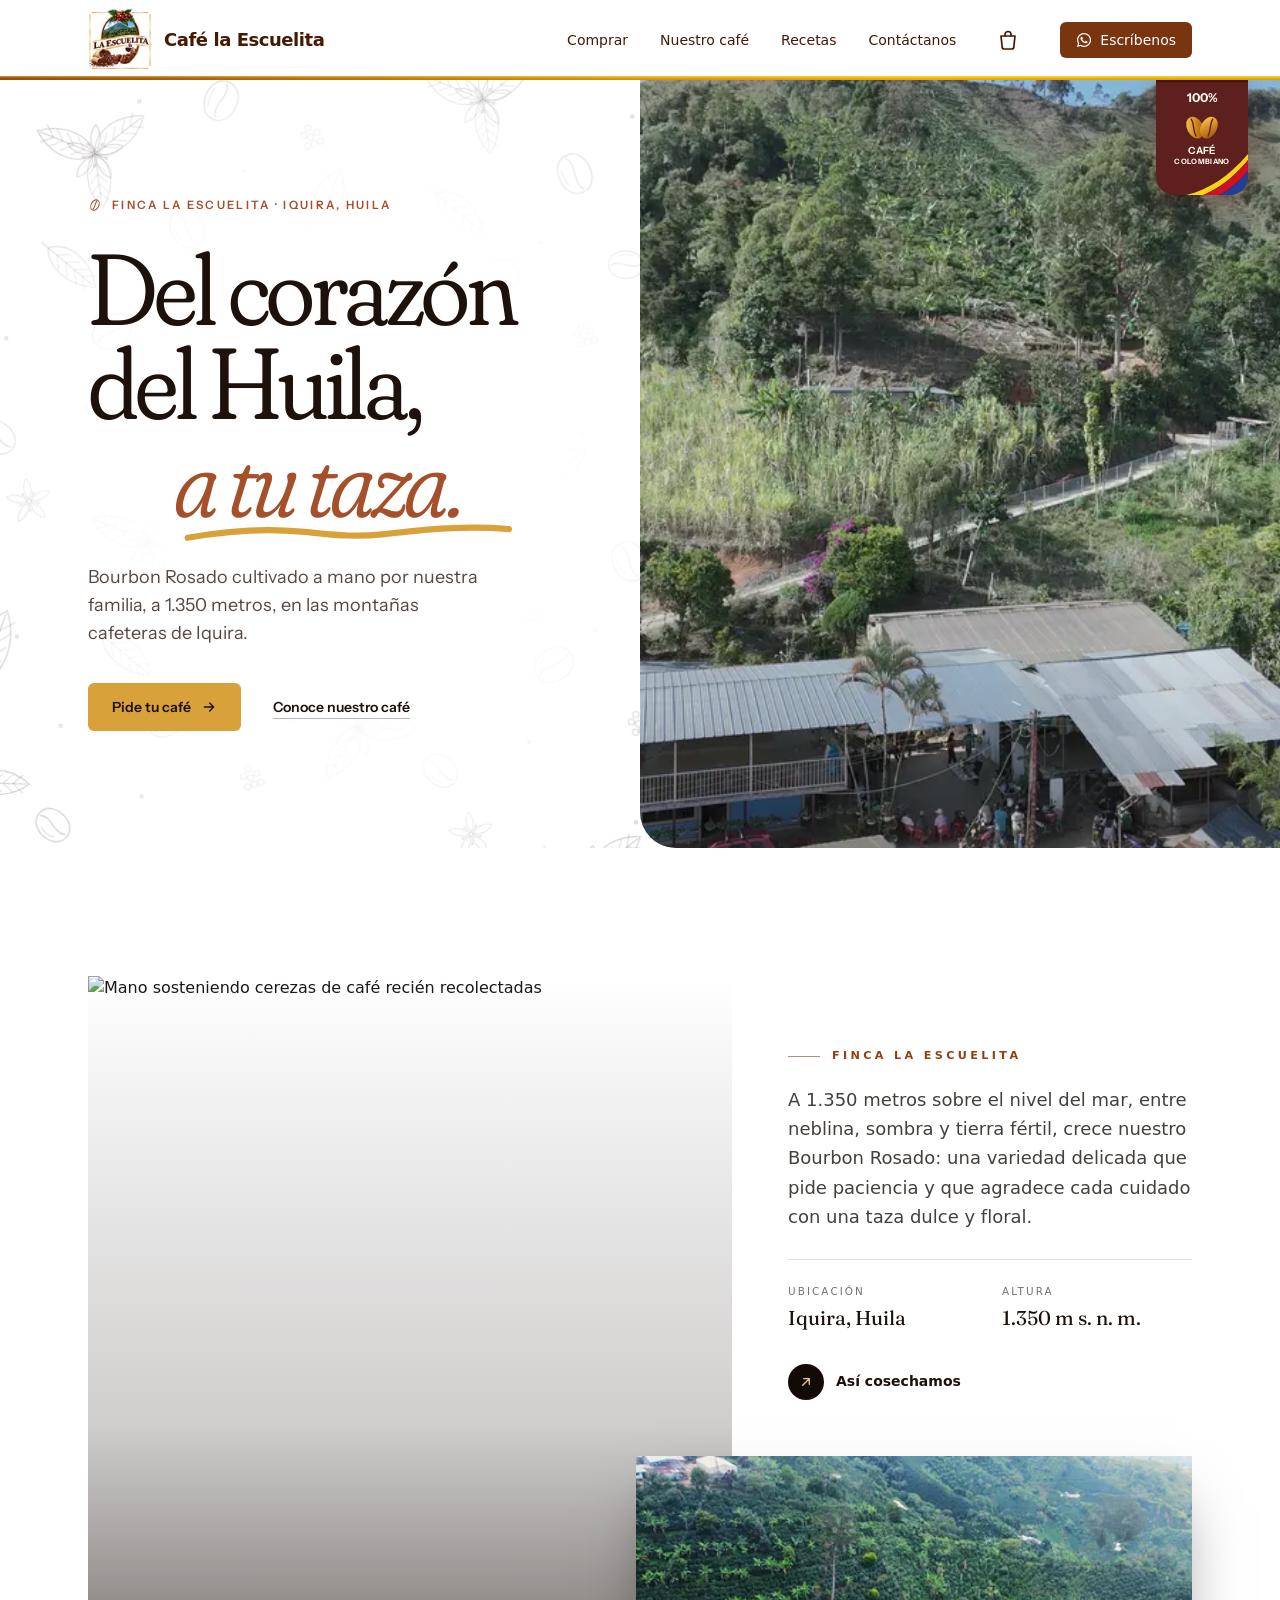
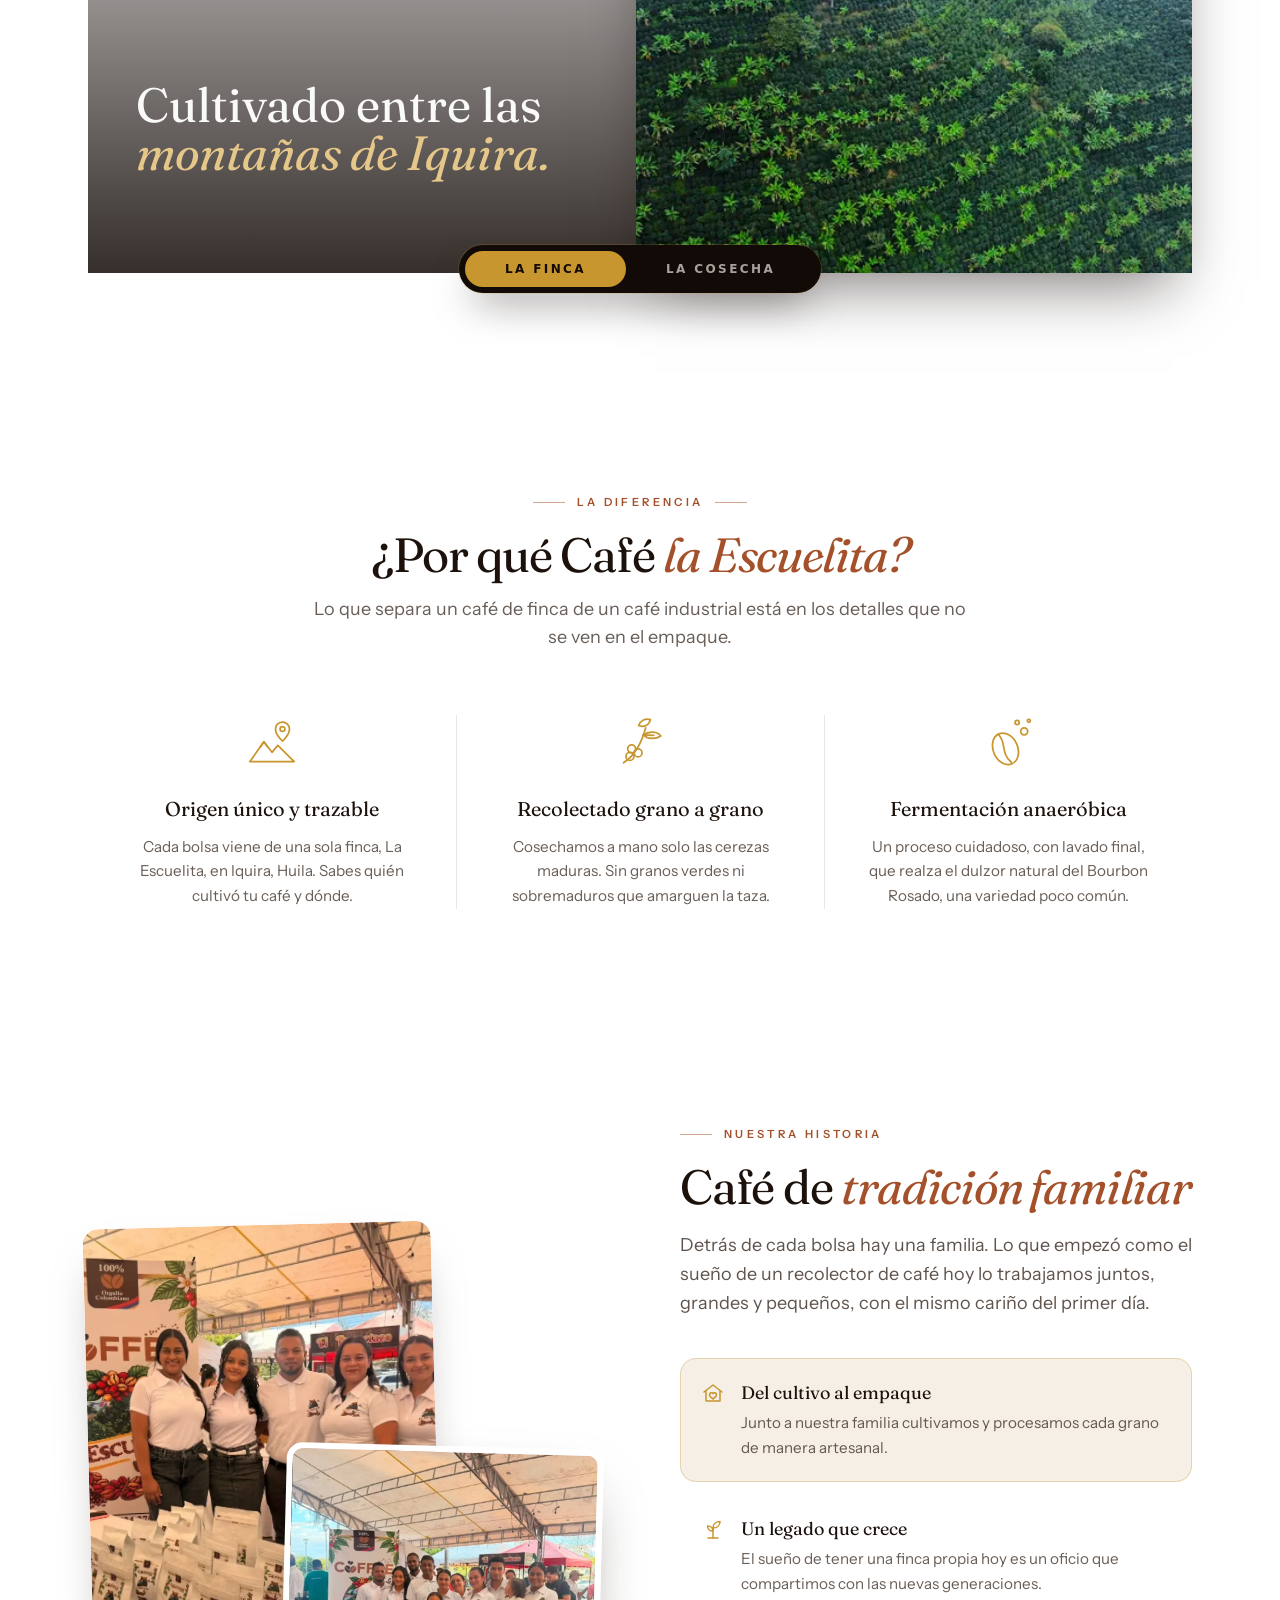
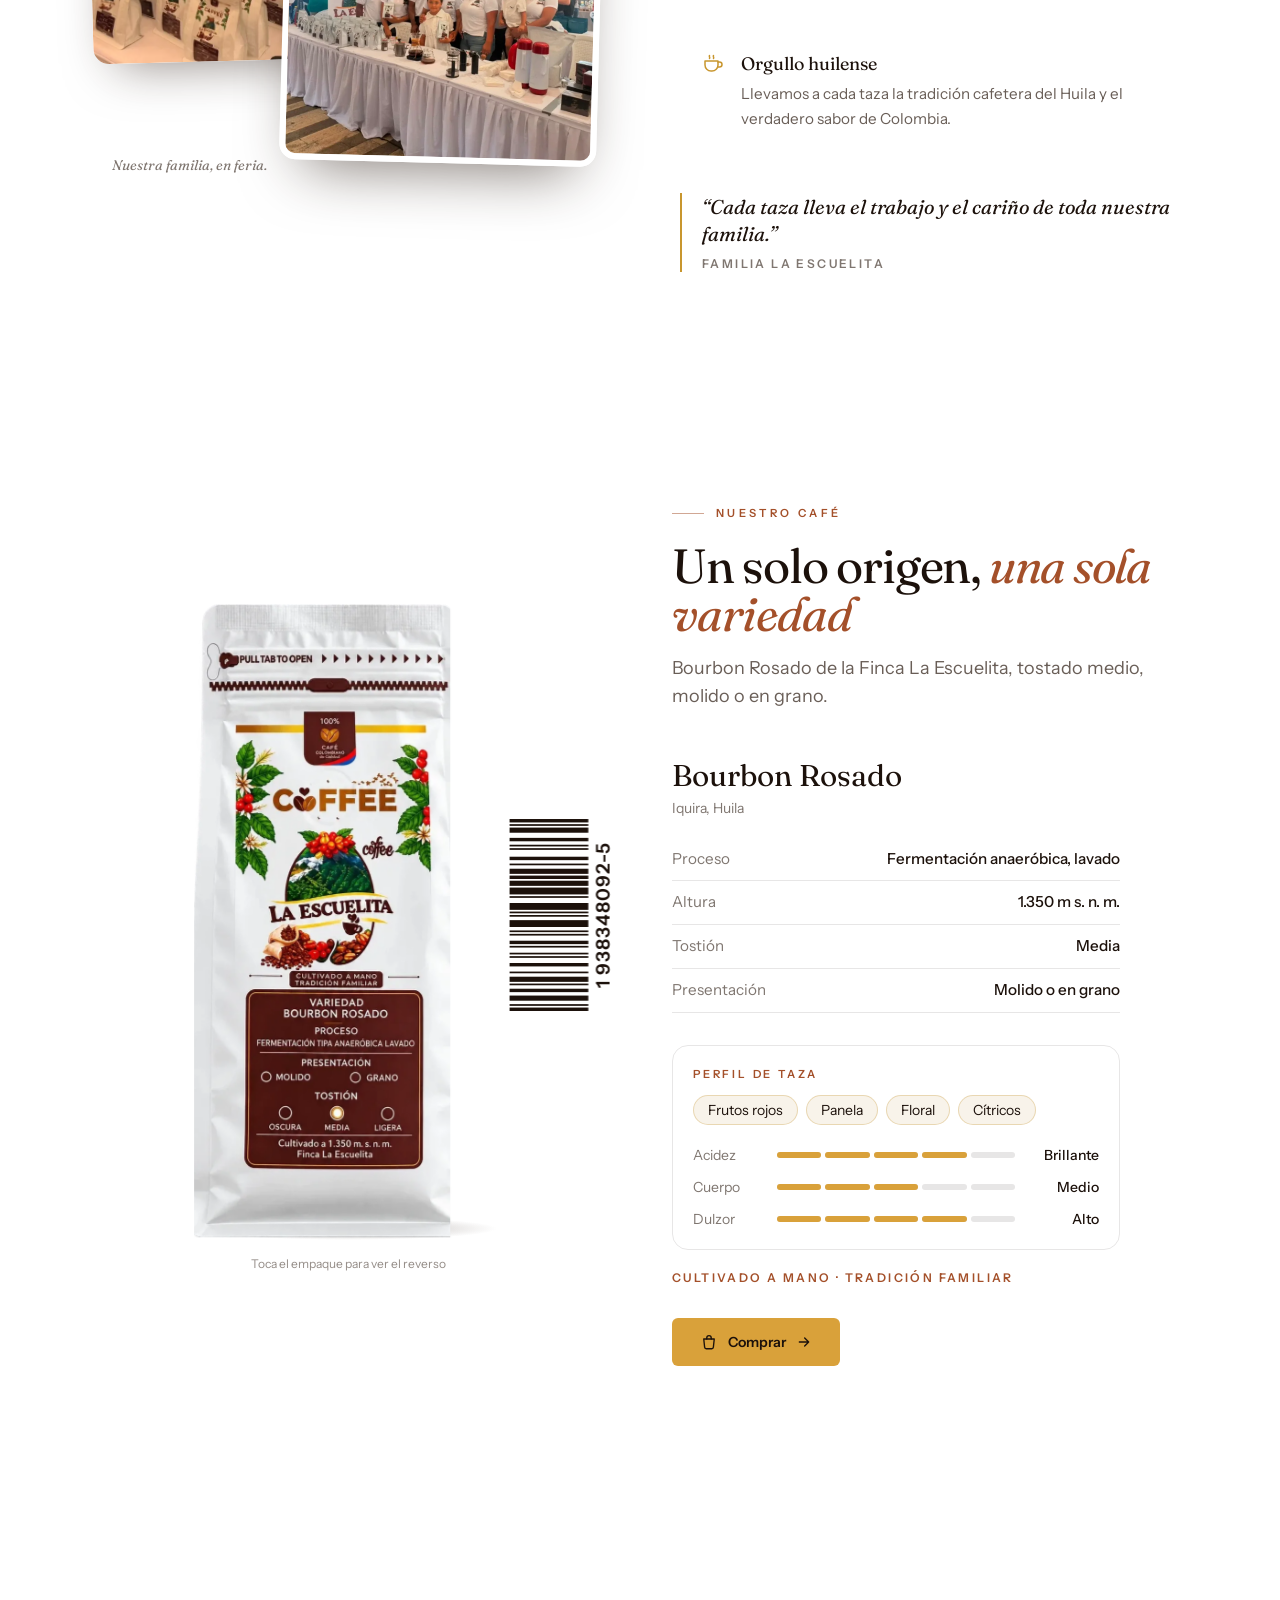
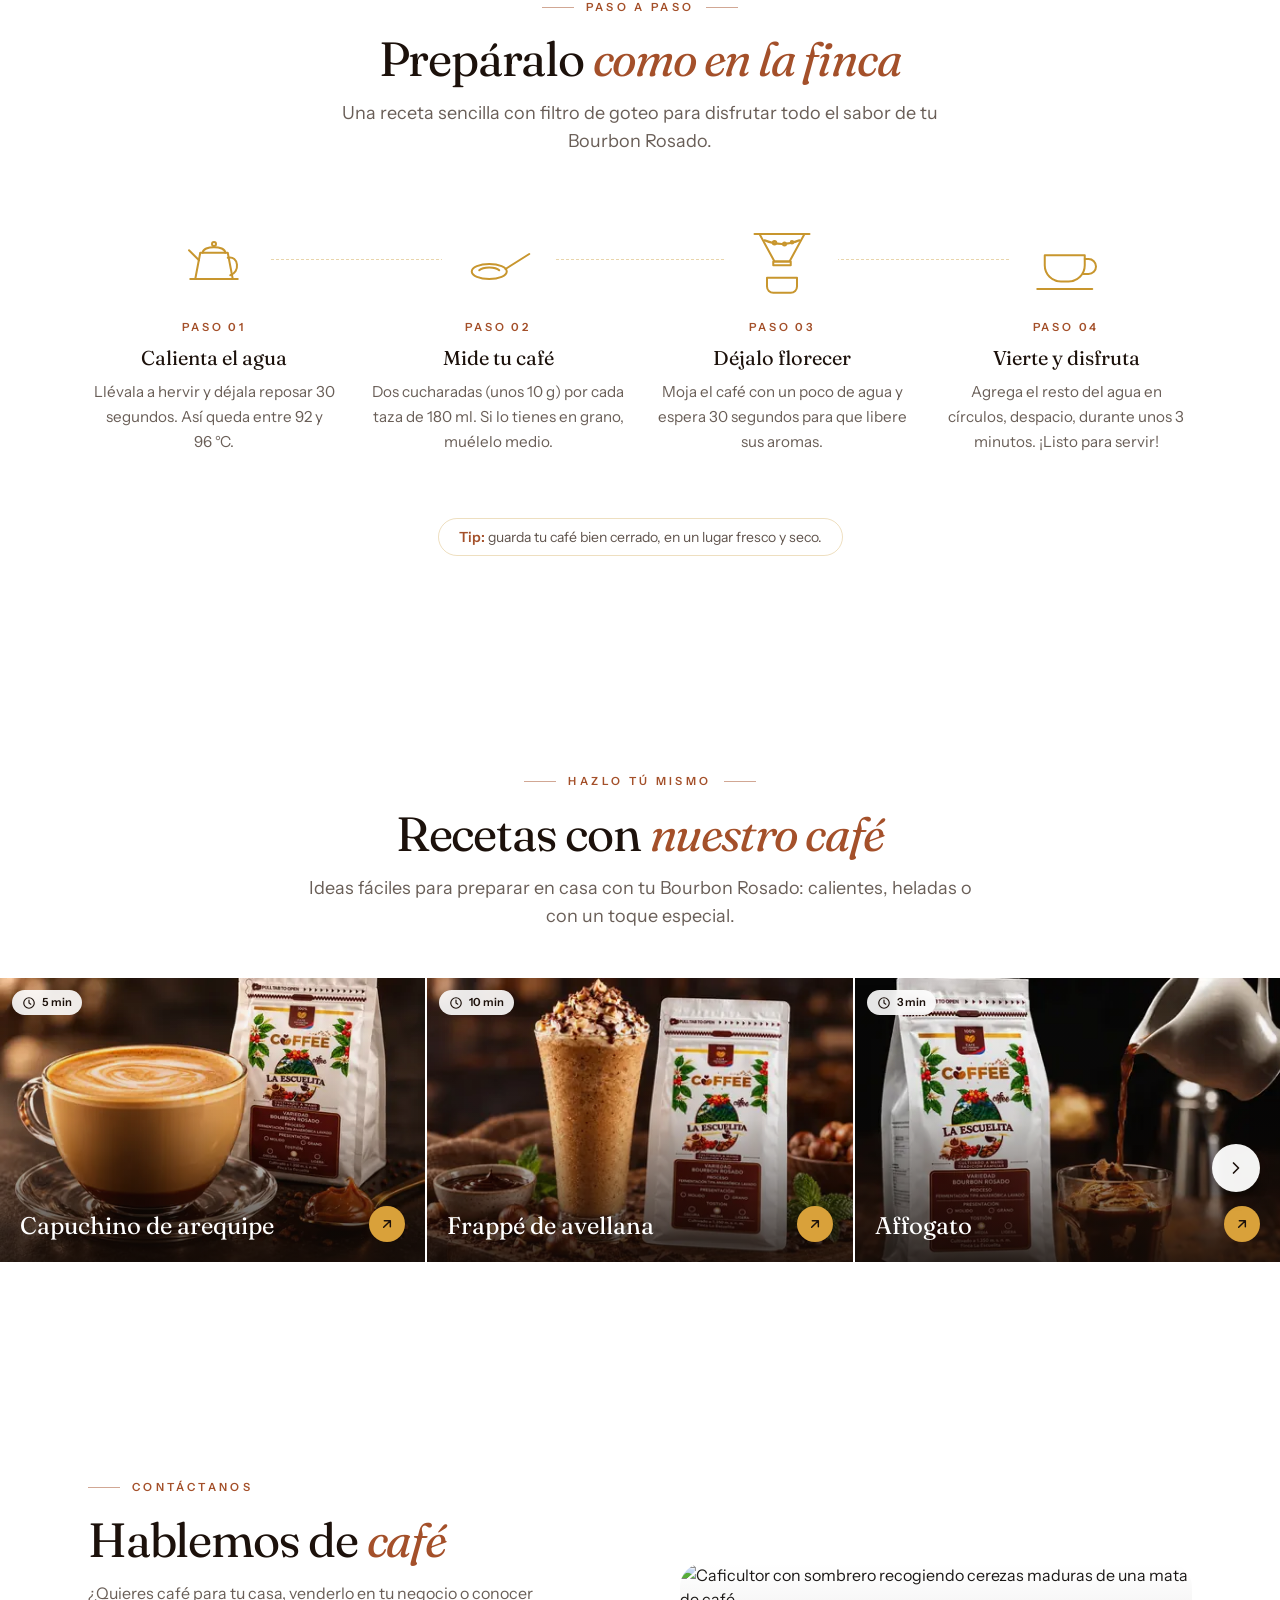
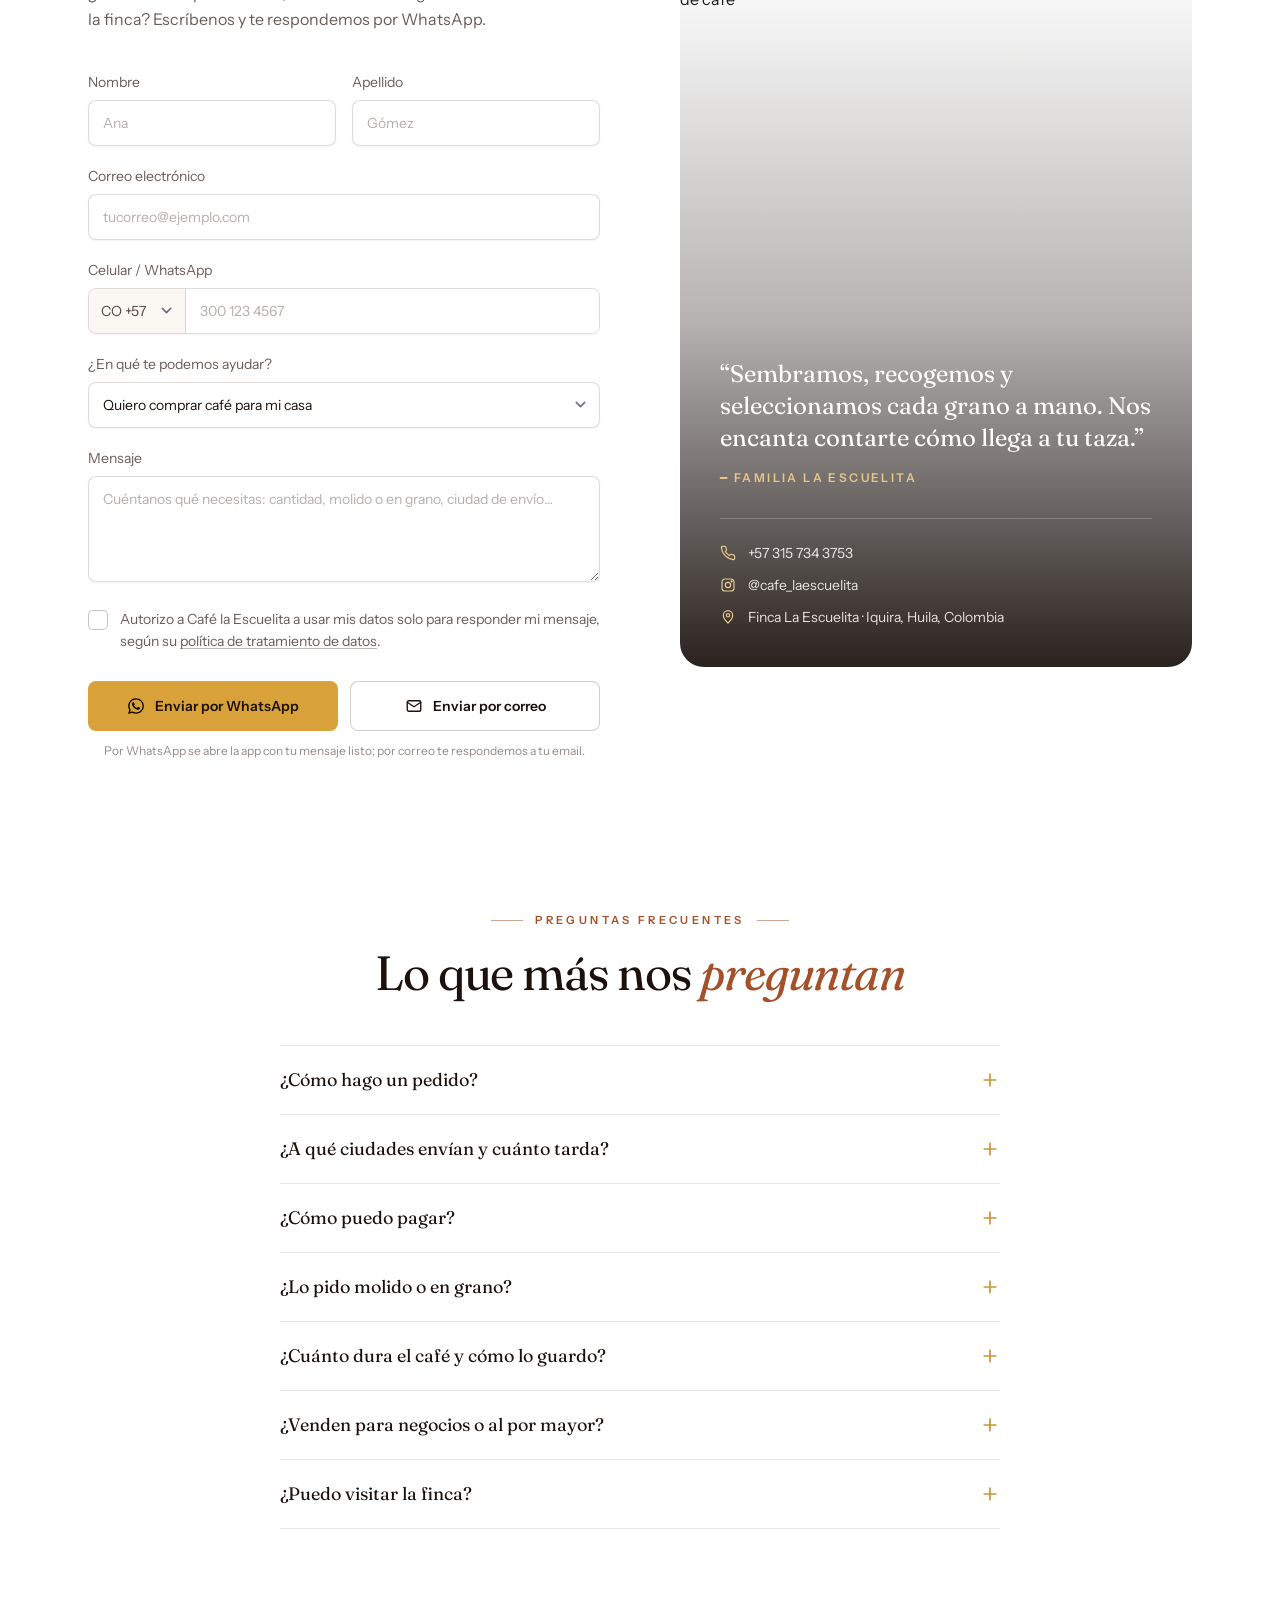
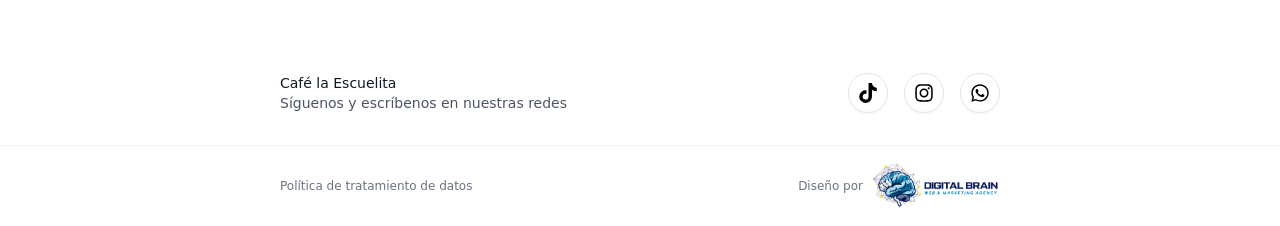
==== commit 2b2b58d4: "feat: tienda en página propia con carrito y checkout listos para Bold - Nueva página tienda.html: pr" ====
--- a/plantilla la escuelita/public/index.html
+++ b/plantilla la escuelita/public/index.html
@@ -26,7 +26,7 @@
     <meta name="twitter:card" content="summary_large_image" />
 
     <!-- CSS compilado con Tailwind (fuente: src/estilos.css → python construir.py) -->
-    <link rel="stylesheet" href="./assets/css/estilos.css?v=7f5fb044f6" />
+    <link rel="stylesheet" href="./assets/css/estilos.css?v=701c5d5f1a" />
 
     <link rel="preconnect" href="https://images.unsplash.com" />
     <link rel="preconnect" href="https://fonts.googleapis.com" />
@@ -45,17 +45,24 @@
         <!-- Franja dorada, como la del empaque -->
         <div class="franja-dorada absolute inset-x-0 bottom-0 h-1" aria-hidden="true"></div>
         <nav class="mx-auto flex max-w-6xl items-center justify-between px-6 py-2">
-            <a href="./" class="flex items-center gap-3" aria-label="Café la Escuelita, inicio">
+            <a href="index.html" class="flex items-center gap-3" aria-label="Café la Escuelita, inicio">
                 <img src="./assets/images/logo-web.webp?v=3f88972a7d" width="160" height="160" alt="Logo de Café la Escuelita"
                     class="h-14 w-14 object-contain mix-blend-multiply md:h-16 md:w-16" />
                 <span class="hidden text-lg font-bold tracking-tight text-amber-950 sm:block">Café la Escuelita</span>
             </a>
             <div class="flex items-center gap-2 md:gap-8">
                 <ul class="hidden items-center gap-8 md:flex">
+                    <li><a href="tienda.html" class="text-sm font-medium text-amber-950 transition-colors hover:text-terracota-600">Comprar</a></li>
                     <li><a href="#nuestro-cafe" class="text-sm font-medium text-amber-950 transition-colors hover:text-terracota-600">Nuestro café</a></li>
                     <li><a href="#recetas" class="text-sm font-medium text-amber-950 transition-colors hover:text-terracota-600">Recetas</a></li>
                     <li><a href="#contacto" class="text-sm font-medium text-amber-950 transition-colors hover:text-terracota-600">Contáctanos</a></li>
                 </ul>
+                <button type="button" data-abrir-carrito aria-haspopup="dialog" aria-label="Abrir carrito"
+                    class="relative grid h-10 w-10 place-items-center rounded-md text-amber-950 transition-colors hover:bg-crema-100">
+                    <svg class="h-6 w-6" viewBox="0 0 24 24" fill="none" stroke="currentColor" stroke-width="1.7" stroke-linecap="round" stroke-linejoin="round" aria-hidden="true"><path d="M5 8h14l-1.2 11.1a2 2 0 0 1-2 1.9H8.2a2 2 0 0 1-2-1.9z" /><path d="M9 8V6.5a3 3 0 0 1 6 0V8" /></svg>
+                    <span data-contador hidden
+                        class="contador absolute -right-0.5 -top-0.5 grid h-5 min-w-5 place-items-center rounded-full bg-terracota-600 px-1 text-[0.65rem] font-bold text-white">0</span>
+                </button>
                 <a href="https://wa.me/573157343753?text=Hola%2C%20quiero%20informaci%C3%B3n%20sobre%20Caf%C3%A9%20la%20Escuelita"
                     target="_blank" rel="noopener"
                     class="inline-flex items-center gap-2 rounded-md bg-amber-900 px-4 py-2 text-sm font-medium text-white transition-colors hover:bg-espresso-900">
@@ -77,6 +84,7 @@
         <!-- Menú en celular: se despliega con el botón ☰ -->
         <div id="menu-movil" hidden class="border-t border-espresso-900/10 bg-white md:hidden">
             <ul class="mx-auto max-w-6xl px-6 pb-4 pt-2">
+                <li><a href="tienda.html" class="block border-b border-espresso-900/5 py-3.5 text-base font-medium text-amber-950 transition-colors hover:text-terracota-600">Comprar</a></li>
                 <li><a href="#nuestro-cafe" class="block border-b border-espresso-900/5 py-3.5 text-base font-medium text-amber-950 transition-colors hover:text-terracota-600">Nuestro café</a></li>
                 <li><a href="#recetas" class="block border-b border-espresso-900/5 py-3.5 text-base font-medium text-amber-950 transition-colors hover:text-terracota-600">Recetas</a></li>
                 <li><a href="#contacto" class="block border-b border-espresso-900/5 py-3.5 text-base font-medium text-amber-950 transition-colors hover:text-terracota-600">Contáctanos</a></li>
@@ -593,6 +601,12 @@
                 </div>
                 <p class="mt-5 text-xs font-semibold uppercase tracking-[0.2em] text-terracota-600">Cultivado a mano ·
                     Tradición familiar</p>
+                <a href="tienda.html"
+                    class="group mt-8 inline-flex items-center gap-2.5 rounded-md bg-mostaza-500 px-7 py-3.5 text-sm font-semibold text-espresso-900 transition-colors hover:bg-mostaza-400 focus-visible:outline-none focus-visible:ring-2 focus-visible:ring-espresso-900 focus-visible:ring-offset-2">
+                    <svg class="h-[18px] w-[18px]" viewBox="0 0 24 24" fill="none" stroke="currentColor" stroke-width="1.8" stroke-linecap="round" stroke-linejoin="round" aria-hidden="true"><path d="M5 8h14l-1.2 11.1a2 2 0 0 1-2 1.9H8.2a2 2 0 0 1-2-1.9z" /><path d="M9 8V6.5a3 3 0 0 1 6 0V8" /></svg>
+                    Comprar
+                    <svg class="h-4 w-4 transition-transform group-hover:translate-x-1" viewBox="0 0 24 24" fill="none" stroke="currentColor" stroke-width="2" stroke-linecap="round" stroke-linejoin="round" aria-hidden="true"><path d="M5 12h14M13 6l6 6-6 6" /></svg>
+                </a>
             </div>
         </div>
     </section>
@@ -1461,6 +1475,7 @@
 
     </main>
 
+
     <footer class="backdrop-blur-lg">
         <div
             class="mx-auto flex max-w-3xl flex-col items-center gap-4 px-6 py-8 text-sm text-gray-600 sm:flex-row sm:justify-between">
@@ -1504,25 +1519,10 @@
         </div>
     </footer>
 
+    <script src="./assets/js/sitio.js?v=64bce03747"></script>
+    <script src="./assets/datos/catalogo.js?v=84f6827b68"></script>
+    <script src="./assets/js/tienda.js?v=cf6d8f0d41"></script>
     <script>
-        // Menú en celular: abre y cierra con el botón ☰; se cierra al elegir una sección o con Escape
-        (() => {
-            const boton = document.querySelector('[data-menu]');
-            const menu = document.getElementById('menu-movil');
-            const poner = abierto => {
-                menu.hidden = !abierto;
-                boton.setAttribute('aria-expanded', abierto);
-                boton.setAttribute('aria-label', abierto ? 'Cerrar menú' : 'Abrir menú');
-                boton.querySelector('[data-icono="abrir"]').classList.toggle('hidden', abierto);
-                boton.querySelector('[data-icono="cerrar"]').classList.toggle('hidden', !abierto);
-            };
-            boton.addEventListener('click', () => poner(menu.hidden));
-            menu.addEventListener('click', e => { if (e.target.closest('a')) poner(false); });
-            document.addEventListener('keydown', e => {
-                if (e.key === 'Escape' && !menu.hidden) { poner(false); boton.focus(); }
-            });
-        })();
-
         // Video del banner: quieto (imagen fija) si el dispositivo pide menos animaciones
         (() => {
             const video = document.querySelector('section[aria-labelledby="hero-titulo"] video');
@@ -1531,20 +1531,6 @@
                 video.pause();
             }
         })();
-
-        // Empaque 3D: tocar para ver el reverso
-        document.querySelectorAll('.bolsa-3d').forEach(btn => {
-            btn.addEventListener('click', () => {
-                btn.setAttribute('aria-pressed', btn.getAttribute('aria-pressed') !== 'true');
-            });
-            // Con mouse o dedo no se muestra el marco de foco, aunque luego se presione otra tecla
-            // (p. ej. el atajo de captura de pantalla). Tab, Enter o Espacio lo vuelven a mostrar.
-            btn.addEventListener('pointerdown', () => { btn.dataset.puntero = ''; });
-            btn.addEventListener('keydown', e => {
-                if (e.key === 'Tab' || e.key === 'Enter' || e.key === ' ') delete btn.dataset.puntero;
-            });
-            btn.addEventListener('blur', () => { delete btn.dataset.puntero; });
-        });
 
         // Pestañas de la sección "La finca"
         (() => {
@@ -1570,20 +1556,6 @@
                 activar(document.getElementById('tab-' + btn.dataset.ir));
                 document.getElementById('finca').scrollIntoView({ behavior: 'smooth' });
             }));
-        })();
-
-        // Entrada al aparecer en pantalla: la clase .listo esconde los elementos solo si hay JS y animaciones
-        (() => {
-            if (!('IntersectionObserver' in window) || matchMedia('(prefers-reduced-motion: reduce)').matches) return;
-            const observador = new IntersectionObserver(entradas => entradas.forEach(e => {
-                if (!e.isIntersecting) return;
-                e.target.classList.add('visible');
-                observador.unobserve(e.target);
-            }), { threshold: 0.25 });
-            document.querySelectorAll('.revelar').forEach(el => {
-                el.classList.add('listo');
-                observador.observe(el);
-            });
         })();
 
         // Recetas: flechas del carrusel y ventana de cada receta
--- a/plantilla la escuelita/public/assets/css/estilos.css
+++ b/plantilla la escuelita/public/assets/css/estilos.css
@@ -1,2 +1,2 @@
 *,:after,:before{--tw-border-spacing-x:0;--tw-border-spacing-y:0;--tw-translate-x:0;--tw-translate-y:0;--tw-rotate:0;--tw-skew-x:0;--tw-skew-y:0;--tw-scale-x:1;--tw-scale-y:1;--tw-pan-x: ;--tw-pan-y: ;--tw-pinch-zoom: ;--tw-scroll-snap-strictness:proximity;--tw-gradient-from-position: ;--tw-gradient-via-position: ;--tw-gradient-to-position: ;--tw-ordinal: ;--tw-slashed-zero: ;--tw-numeric-figure: ;--tw-numeric-spacing: ;--tw-numeric-fraction: ;--tw-ring-inset: ;--tw-ring-offset-width:0px;--tw-ring-offset-color:#fff;--tw-ring-color:rgba(59,130,246,.5);--tw-ring-offset-shadow:0 0 #0000;--tw-ring-shadow:0 0 #0000;--tw-shadow:0 0 #0000;--tw-shadow-colored:0 0 #0000;--tw-blur: ;--tw-brightness: ;--tw-contrast: ;--tw-grayscale: ;--tw-hue-rotate: ;--tw-invert: ;--tw-saturate: ;--tw-sepia: ;--tw-drop-shadow: ;--tw-backdrop-blur: ;--tw-backdrop-brightness: ;--tw-backdrop-contrast: ;--tw-backdrop-grayscale: ;--tw-backdrop-hue-rotate: ;--tw-backdrop-invert: ;--tw-backdrop-opacity: ;--tw-backdrop-saturate: ;--tw-backdrop-sepia: ;--tw-contain-size: ;--tw-contain-layout: ;--tw-contain-paint: ;--tw-contain-style: }::backdrop{--tw-border-spacing-x:0;--tw-border-spacing-y:0;--tw-translate-x:0;--tw-translate-y:0;--tw-rotate:0;--tw-skew-x:0;--tw-skew-y:0;--tw-scale-x:1;--tw-scale-y:1;--tw-pan-x: ;--tw-pan-y: ;--tw-pinch-zoom: ;--tw-scroll-snap-strictness:proximity;--tw-gradient-from-position: ;--tw-gradient-via-position: ;--tw-gradient-to-position: ;--tw-ordinal: ;--tw-slashed-zero: ;--tw-numeric-figure: ;--tw-numeric-spacing: ;--tw-numeric-fraction: ;--tw-ring-inset: ;--tw-ring-offset-width:0px;--tw-ring-offset-color:#fff;--tw-ring-color:rgba(59,130,246,.5);--tw-ring-offset-shadow:0 0 #0000;--tw-ring-shadow:0 0 #0000;--tw-shadow:0 0 #0000;--tw-shadow-colored:0 0 #0000;--tw-blur: ;--tw-brightness: ;--tw-contrast: ;--tw-grayscale: ;--tw-hue-rotate: ;--tw-invert: ;--tw-saturate: ;--tw-sepia: ;--tw-drop-shadow: ;--tw-backdrop-blur: ;--tw-backdrop-brightness: ;--tw-backdrop-contrast: ;--tw-backdrop-grayscale: ;--tw-backdrop-hue-rotate: ;--tw-backdrop-invert: ;--tw-backdrop-opacity: ;--tw-backdrop-saturate: ;--tw-backdrop-sepia: ;--tw-contain-size: ;--tw-contain-layout: ;--tw-contain-paint: ;--tw-contain-style: }
-/*! tailwindcss v3.4.17 | MIT License | https://tailwindcss.com*/*,:after,:before{border:0 solid #e5e7eb;box-sizing:border-box}:after,:before{--tw-content:""}:host,html{line-height:1.5;-webkit-text-size-adjust:100%;font-family:ui-sans-serif,system-ui,sans-serif,Apple Color Emoji,Segoe UI Emoji,Segoe UI Symbol,Noto Color Emoji;font-feature-settings:normal;font-variation-settings:normal;-moz-tab-size:4;-o-tab-size:4;tab-size:4;-webkit-tap-highlight-color:transparent}body{line-height:inherit;margin:0}hr{border-top-width:1px;color:inherit;height:0}abbr:where([title]){-webkit-text-decoration:underline dotted;text-decoration:underline dotted}h1,h2,h3,h4,h5,h6{font-size:inherit;font-weight:inherit}a{color:inherit;text-decoration:inherit}b,strong{font-weight:bolder}code,kbd,pre,samp{font-family:ui-monospace,SFMono-Regular,Menlo,Monaco,Consolas,Liberation Mono,Courier New,monospace;font-feature-settings:normal;font-size:1em;font-variation-settings:normal}small{font-size:80%}sub,sup{font-size:75%;line-height:0;position:relative;vertical-align:baseline}sub{bottom:-.25em}sup{top:-.5em}table{border-collapse:collapse;border-color:inherit;text-indent:0}button,input,optgroup,select,textarea{color:inherit;font-family:inherit;font-feature-settings:inherit;font-size:100%;font-variation-settings:inherit;font-weight:inherit;letter-spacing:inherit;line-height:inherit;margin:0;padding:0}button,select{text-transform:none}button,input:where([type=button]),input:where([type=reset]),input:where([type=submit]){-webkit-appearance:button;background-color:transparent;background-image:none}:-moz-focusring{outline:auto}:-moz-ui-invalid{box-shadow:none}progress{vertical-align:baseline}::-webkit-inner-spin-button,::-webkit-outer-spin-button{height:auto}[type=search]{-webkit-appearance:textfield;outline-offset:-2px}::-webkit-search-decoration{-webkit-appearance:none}::-webkit-file-upload-button{-webkit-appearance:button;font:inherit}summary{display:list-item}blockquote,dd,dl,figure,h1,h2,h3,h4,h5,h6,hr,p,pre{margin:0}fieldset{margin:0}fieldset,legend{padding:0}menu,ol,ul{list-style:none;margin:0;padding:0}dialog{padding:0}textarea{resize:vertical}input::-moz-placeholder,textarea::-moz-placeholder{color:#9ca3af;opacity:1}input::placeholder,textarea::placeholder{color:#9ca3af;opacity:1}[role=button],button{cursor:pointer}:disabled{cursor:default}audio,canvas,embed,iframe,img,object,svg,video{display:block;vertical-align:middle}img,video{height:auto;max-width:100%}[hidden]:where(:not([hidden=until-found])){display:none}[multiple],[type=date],[type=datetime-local],[type=email],[type=month],[type=number],[type=password],[type=search],[type=tel],[type=text],[type=time],[type=url],[type=week],input:where(:not([type])),select,textarea{-webkit-appearance:none;-moz-appearance:none;appearance:none;background-color:#fff;border-color:#6b7280;border-radius:0;border-width:1px;font-size:1rem;line-height:1.5rem;padding:.5rem .75rem;--tw-shadow:0 0 #0000}[multiple]:focus,[type=date]:focus,[type=datetime-local]:focus,[type=email]:focus,[type=month]:focus,[type=number]:focus,[type=password]:focus,[type=search]:focus,[type=tel]:focus,[type=text]:focus,[type=time]:focus,[type=url]:focus,[type=week]:focus,input:where(:not([type])):focus,select:focus,textarea:focus{outline:2px solid transparent;outline-offset:2px;--tw-ring-inset:var(--tw-empty,/*!*/ /*!*/);--tw-ring-offset-width:0px;--tw-ring-offset-color:#fff;--tw-ring-color:#2563eb;--tw-ring-offset-shadow:var(--tw-ring-inset) 0 0 0 var(--tw-ring-offset-width) var(--tw-ring-offset-color);--tw-ring-shadow:var(--tw-ring-inset) 0 0 0 calc(1px + var(--tw-ring-offset-width)) var(--tw-ring-color);border-color:#2563eb;box-shadow:var(--tw-ring-offset-shadow),var(--tw-ring-shadow),var(--tw-shadow)}input::-moz-placeholder,textarea::-moz-placeholder{color:#6b7280;opacity:1}input::placeholder,textarea::placeholder{color:#6b7280;opacity:1}::-webkit-datetime-edit-fields-wrapper{padding:0}::-webkit-date-and-time-value{min-height:1.5em;text-align:inherit}::-webkit-datetime-edit{display:inline-flex}::-webkit-datetime-edit,::-webkit-datetime-edit-day-field,::-webkit-datetime-edit-hour-field,::-webkit-datetime-edit-meridiem-field,::-webkit-datetime-edit-millisecond-field,::-webkit-datetime-edit-minute-field,::-webkit-datetime-edit-month-field,::-webkit-datetime-edit-second-field,::-webkit-datetime-edit-year-field{padding-bottom:0;padding-top:0}select{background-image:url("data:image/svg+xml;charset=utf-8,%3Csvg xmlns='http://www.w3.org/2000/svg' fill='none' viewBox='0 0 20 20'%3E%3Cpath stroke='%236b7280' stroke-linecap='round' stroke-linejoin='round' stroke-width='1.5' d='m6 8 4 4 4-4'/%3E%3C/svg%3E");background-position:right .5rem center;background-repeat:no-repeat;background-size:1.5em 1.5em;padding-right:2.5rem;-webkit-print-color-adjust:exact;print-color-adjust:exact}[multiple],[size]:where(select:not([size="1"])){background-image:none;background-position:0 0;background-repeat:unset;background-size:initial;padding-right:.75rem;-webkit-print-color-adjust:unset;print-color-adjust:unset}[type=checkbox],[type=radio]{-webkit-appearance:none;-moz-appearance:none;appearance:none;background-color:#fff;background-origin:border-box;border-color:#6b7280;border-width:1px;color:#2563eb;display:inline-block;flex-shrink:0;height:1rem;padding:0;-webkit-print-color-adjust:exact;print-color-adjust:exact;-webkit-user-select:none;-moz-user-select:none;user-select:none;vertical-align:middle;width:1rem;--tw-shadow:0 0 #0000}[type=checkbox]{border-radius:0}[type=radio]{border-radius:100%}[type=checkbox]:focus,[type=radio]:focus{outline:2px solid transparent;outline-offset:2px;--tw-ring-inset:var(--tw-empty,/*!*/ /*!*/);--tw-ring-offset-width:2px;--tw-ring-offset-color:#fff;--tw-ring-color:#2563eb;--tw-ring-offset-shadow:var(--tw-ring-inset) 0 0 0 var(--tw-ring-offset-width) var(--tw-ring-offset-color);--tw-ring-shadow:var(--tw-ring-inset) 0 0 0 calc(2px + var(--tw-ring-offset-width)) var(--tw-ring-color);box-shadow:var(--tw-ring-offset-shadow),var(--tw-ring-shadow),var(--tw-shadow)}[type=checkbox]:checked,[type=radio]:checked{background-color:currentColor;background-position:50%;background-repeat:no-repeat;background-size:100% 100%;border-color:transparent}[type=checkbox]:checked{background-image:url("data:image/svg+xml;charset=utf-8,%3Csvg xmlns='http://www.w3.org/2000/svg' fill='%23fff' viewBox='0 0 16 16'%3E%3Cpath d='M12.207 4.793a1 1 0 0 1 0 1.414l-5 5a1 1 0 0 1-1.414 0l-2-2a1 1 0 0 1 1.414-1.414L6.5 9.086l4.293-4.293a1 1 0 0 1 1.414 0'/%3E%3C/svg%3E")}@media (forced-colors:active) {[type=checkbox]:checked{-webkit-appearance:auto;-moz-appearance:auto;appearance:auto}}[type=radio]:checked{background-image:url("data:image/svg+xml;charset=utf-8,%3Csvg xmlns='http://www.w3.org/2000/svg' fill='%23fff' viewBox='0 0 16 16'%3E%3Ccircle cx='8' cy='8' r='3'/%3E%3C/svg%3E")}@media (forced-colors:active) {[type=radio]:checked{-webkit-appearance:auto;-moz-appearance:auto;appearance:auto}}[type=checkbox]:checked:focus,[type=checkbox]:checked:hover,[type=radio]:checked:focus,[type=radio]:checked:hover{background-color:currentColor;border-color:transparent}[type=checkbox]:indeterminate{background-color:currentColor;background-image:url("data:image/svg+xml;charset=utf-8,%3Csvg xmlns='http://www.w3.org/2000/svg' fill='none' viewBox='0 0 16 16'%3E%3Cpath stroke='%23fff' stroke-linecap='round' stroke-linejoin='round' stroke-width='2' d='M4 8h8'/%3E%3C/svg%3E");background-position:50%;background-repeat:no-repeat;background-size:100% 100%;border-color:transparent}@media (forced-colors:active) {[type=checkbox]:indeterminate{-webkit-appearance:auto;-moz-appearance:auto;appearance:auto}}[type=checkbox]:indeterminate:focus,[type=checkbox]:indeterminate:hover{background-color:currentColor;border-color:transparent}[type=file]{background:unset;border-color:inherit;border-radius:0;border-width:0;font-size:unset;line-height:inherit;padding:0}[type=file]:focus{outline:1px solid ButtonText;outline:1px auto -webkit-focus-ring-color}[hidden]{display:none!important}.pregunta summary{list-style:none}.pregunta summary::-webkit-details-marker{display:none}.pregunta[open] .mas{transform:rotate(45deg)}.pregunta a{color:#a4502a;text-decoration:underline;text-underline-offset:3px}.legal>*+*{margin-top:1rem}.legal h2{color:#1c110b;font-family:Fraunces,Georgia,serif;font-size:1.45rem;line-height:1.3;margin-top:2.75rem}.legal ul{list-style:disc;padding-left:1.25rem}.legal li+li{margin-top:.45rem}.legal li::marker{color:#c8962e}.legal strong{color:#1c110b;font-weight:600}.legal a{color:#a4502a;text-decoration:underline;text-underline-offset:3px}@keyframes subir{0%{opacity:0;transform:translateY(14px)}to{opacity:1;transform:none}}.aparecer{animation:subir .8s cubic-bezier(.2,.7,.2,1) forwards;opacity:0}.retraso-1{animation-delay:.1s}.retraso-2{animation-delay:.2s}.retraso-3{animation-delay:.3s}.retraso-4{animation-delay:.45s}.titular{font-variation-settings:"SOFT" 100,"WONK" 1}.velo-texto:before{background:radial-gradient(ellipse 60% 55% at 55% 50%,#fff 45%,hsla(0,0%,100%,.85) 65%,hsla(0,0%,100%,0) 100%);content:"";inset:-4rem -2rem;pointer-events:none;position:absolute;z-index:-1}.paso-burbuja,.paso-gota,.paso-grano,.paso-vapor{transform-box:fill-box;transform-origin:50% 50%}@keyframes paso-vapor{0%{opacity:0;transform:translateY(4px)}40%{opacity:1}to{opacity:0;transform:translateY(-7px)}}.paso-vapor{animation:paso-vapor 2.6s ease-out infinite;opacity:0}@keyframes paso-grano{0%{opacity:0;transform:translateY(-6px) rotate(0)}15%{opacity:1}65%{opacity:1;transform:translateY(24px) rotate(40deg)}80%,to{opacity:0;transform:translateY(26px) rotate(40deg)}}.paso-grano{animation:paso-grano 2.4s cubic-bezier(.55,0,.8,.6) infinite;opacity:0}@keyframes paso-gota{0%{opacity:0;transform:translateY(-3px) scale(.6)}20%{opacity:1;transform:translateY(0) scale(1)}75%{opacity:1;transform:translateY(7px)}to{opacity:0;transform:translateY(9px)}}.paso-gota{animation:paso-gota 1.2s ease-in infinite;opacity:0}@keyframes paso-burbuja{0%,to{opacity:.3;transform:scale(.4)}50%{opacity:1;transform:scale(1.3)}}.paso-burbuja{animation:paso-burbuja 2s ease-in-out infinite}.paso svg{transition:transform .5s cubic-bezier(.2,.7,.2,1)}.paso:hover svg{transform:translateY(-4px)}.escena-3d{--w:12rem;--d:calc(var(--w)*0.36);padding:1.5rem 3rem 0;perspective:1400px;position:relative}@media (min-width:768px){.escena-3d{--w:15.5rem}}.bolsa-3d{border-radius:1rem;cursor:pointer;display:block;transform-style:preserve-3d;-webkit-tap-highlight-color:transparent}.bolsa-3d:focus{outline:none}.bolsa-3d:focus-visible:not([data-puntero]){outline:2px solid #c8962e;outline-offset:12px}.bolsa-3d .giro,.bolsa-3d .volteo{display:block;transform-style:preserve-3d}.bolsa-3d .giro{animation:girar-bolsa 9s ease-in-out infinite}.bolsa-3d .volteo{aspect-ratio:560/1385;position:relative;transition:transform 1.1s cubic-bezier(.3,.7,.2,1);width:var(--w)}.bolsa-3d[aria-pressed=true] .volteo{transform:rotateY(180deg)}.bolsa-3d .cara{backface-visibility:hidden;-webkit-backface-visibility:hidden;inset:0;position:absolute}.bolsa-3d .cara img{height:100%;-o-object-fit:fill;object-fit:fill;width:100%}.bolsa-3d .cara-frente{transform:translateZ(calc(var(--d)/2))}.bolsa-3d .cara-reverso{transform:rotateY(180deg) translateZ(calc(var(--d)/2))}.bolsa-3d .cara:after{animation:brillo-bolsa 9s ease-in-out infinite;background:linear-gradient(100deg,rgba(30,15,5,.14),transparent 28%,hsla(0,0%,100%,.5) 47%,transparent 62%,rgba(30,15,5,.16));background-size:240% 100%;content:"";inset:0;-webkit-mask:var(--mascara) center /100% 100% no-repeat;mask:var(--mascara) center /100% 100% no-repeat;pointer-events:none;position:absolute}.bolsa-3d .costado{backface-visibility:hidden;-webkit-backface-visibility:hidden;background:linear-gradient(90deg,#d3cec6,#ebe8e2 38%,#f6f4f0 50%,#e4e0d9 62%,#cdc7be);bottom:0;clip-path:polygon(50% .8%,100% 9%,100% 99.2%,96% 100%,4% 100%,0 99.2%,0 9%);left:50%;margin-left:calc(var(--d)/-2);position:absolute;top:0;width:var(--d)}.bolsa-3d .costado svg{height:100%;inset:0;position:absolute;width:100%}.bolsa-3d .costado path{fill:none;stroke:rgba(90,75,60,.28);stroke-width:1;vector-effect:non-scaling-stroke}.bolsa-3d .costado:after{animation:luz-fuelle 9s ease-in-out infinite;background:#2a1a10;content:"";inset:0;position:absolute}.bolsa-3d .costado-der{transform:rotateY(90deg) translateZ(calc(var(--w)/2 - 1px))}.bolsa-3d .costado-izq{transform:rotateY(-90deg) translateZ(calc(var(--w)/2 - 1px))}.bolsa-3d .costado-der:after{animation-direction:reverse}@keyframes luz-fuelle{0%,to{opacity:.02}50%{opacity:.2}}.sombra-3d{animation:sombra-bolsa 9s ease-in-out infinite;background:radial-gradient(closest-side,rgba(42,26,16,.35),transparent);border-radius:50%;display:block;height:1.4rem;margin:-.6rem auto 0;width:calc(var(--w)*1.2)}@keyframes girar-bolsa{0%,to{transform:rotateY(-24deg) rotateX(3deg) translateY(0)}50%{transform:rotateY(24deg) rotateX(1deg) translateY(-6px)}}@keyframes brillo-bolsa{0%,to{background-position:100% 0}50%{background-position:0 0}}@keyframes sombra-bolsa{0%,to{opacity:.9;transform:translateX(-6%) scaleX(.92)}50%{opacity:.7;transform:translateX(6%) scaleX(.86)}}.franja-dorada{background:linear-gradient(180deg,rgba(255,244,200,.45),rgba(255,244,200,0) 45%,rgba(90,40,0,.18)),linear-gradient(90deg,#a05206,#c27408 22%,#e3a205 48%,#fbbb06 72%,#edb603)}@media (prefers-reduced-motion:reduce){.aparecer{opacity:1}.aparecer,.bolsa-3d .cara:after,.bolsa-3d .costado:after,.bolsa-3d .giro,.sombra-3d{animation:none}.bolsa-3d .giro{transform:rotateY(-16deg)}.paso-burbuja,.paso-gota,.paso-grano,.paso-vapor{animation:none;opacity:1}.paso-grano:not(:first-child){opacity:0}}html{scroll-behavior:smooth}.pestana{color:#a8a29e}.pestana:hover{color:#e6c78a}.pestana[aria-selected=true]{background:#c8962e;color:#120a06}.pestana:focus-visible{outline:2px solid #e6c78a;outline-offset:2px}@keyframes fundido{0%{opacity:0;transform:translateY(10px)}to{opacity:1;transform:none}}.panel[hidden]{display:none!important}.panel:not([hidden]){animation:fundido .6s cubic-bezier(.2,.7,.2,1)}.panel figure{overflow:hidden}.panel .foto{transition:transform 1.2s cubic-bezier(.2,.7,.2,1)}.panel figure:hover .foto{transform:scale(1.04)}@media (prefers-reduced-motion:reduce){.panel:not([hidden]){animation:none}.panel .foto{transition:none}}.revelar.listo .revelar-item{opacity:0;transform:translateY(28px)}.revelar.listo .revelar-item svg>*{stroke-dasharray:1;stroke-dashoffset:1}.revelar.visible .revelar-item{opacity:1;transform:none;transition:opacity .8s cubic-bezier(.2,.7,.2,1),transform .8s cubic-bezier(.2,.7,.2,1);transition-delay:calc(var(--i, 0)*.18s)}.revelar.visible .revelar-item svg>*{stroke-dashoffset:0;transition:stroke-dashoffset 1.6s cubic-bezier(.45,0,.2,1) calc(var(--i, 0)*.18s + .25s)}.llenado{transform-origin:left center}.revelar.listo .nota{opacity:0;transform:translateY(8px) scale(.94)}.revelar.listo .llenado{transform:scaleX(0)}.revelar.listo .valor{opacity:0;transform:translateX(-6px)}.revelar.visible .nota{opacity:1;transform:none;transition:opacity .5s ease,transform .5s cubic-bezier(.2,.7,.2,1);transition-delay:calc(var(--j, 0)*.09s)}.revelar.visible .llenado{transform:scaleX(1);transition:transform .4s cubic-bezier(.3,.7,.3,1);transition-delay:calc(.45s + var(--fila, 0)*.3s + var(--j, 0)*.1s)}.revelar.visible .valor{opacity:1;transform:none;transition:opacity .45s ease,transform .45s ease;transition-delay:calc(.95s + var(--fila, 0)*.3s)}.sin-barra{scrollbar-width:none}.sin-barra::-webkit-scrollbar{display:none}.receta[open]{animation:fundido .35s cubic-bezier(.2,.7,.2,1)}html:has(.receta[open]){overflow:hidden}@media (prefers-reduced-motion:reduce){.receta[open]{animation:none}#recetas-lista{scroll-behavior:auto}}.sr-only{height:1px;margin:-1px;overflow:hidden;padding:0;position:absolute;width:1px;clip:rect(0,0,0,0);border-width:0;white-space:nowrap}.pointer-events-none{pointer-events:none}.visible{visibility:visible}.invisible{visibility:hidden}.absolute{position:absolute}.relative{position:relative}.sticky{position:sticky}.inset-0{inset:0}.inset-x-0{left:0;right:0}.-bottom-3{bottom:-.75rem}.-bottom-\[0\.18em\]{bottom:-.18em}.bottom-0{bottom:0}.left-2{left:.5rem}.left-3{left:.75rem}.left-\[0\.95em\]{left:.95em}.left-\[12\.5\%\]{left:12.5%}.left-full{left:100%}.right-3{right:.75rem}.right-5{right:1.25rem}.right-\[12\.5\%\]{right:12.5%}.top-0{top:0}.top-1\/2{top:50%}.top-10{top:2.5rem}.top-3{top:.75rem}.isolate{isolation:isolate}.-z-10{z-index:-10}.z-10{z-index:10}.z-50{z-index:50}.m-auto{margin:auto}.mx-4{margin-left:1rem;margin-right:1rem}.mx-auto{margin-left:auto;margin-right:auto}.-mt-\[42\%\]{margin-top:-42%}.mb-10{margin-bottom:2.5rem}.mb-2{margin-bottom:.5rem}.mb-5{margin-bottom:1.25rem}.mb-7{margin-bottom:1.75rem}.ml-auto{margin-left:auto}.mt-0\.5{margin-top:.125rem}.mt-1{margin-top:.25rem}.mt-10{margin-top:2.5rem}.mt-12{margin-top:3rem}.mt-14{margin-top:3.5rem}.mt-16{margin-top:4rem}.mt-2{margin-top:.5rem}.mt-3{margin-top:.75rem}.mt-4{margin-top:1rem}.mt-5{margin-top:1.25rem}.mt-6{margin-top:1.5rem}.mt-7{margin-top:1.75rem}.mt-8{margin-top:2rem}.mt-9{margin-top:2.25rem}.block{display:block}.flex{display:flex}.inline-flex{display:inline-flex}.grid{display:grid}.hidden{display:none}.aspect-\[3\/2\]{aspect-ratio:3/2}.aspect-\[4\/3\]{aspect-ratio:4/3}.aspect-\[4\/5\]{aspect-ratio:4/5}.aspect-square{aspect-ratio:1/1}.h-1{height:.25rem}.h-1\.5{height:.375rem}.h-10{height:2.5rem}.h-12{height:3rem}.h-14{height:3.5rem}.h-20{height:5rem}.h-3\.5{height:.875rem}.h-4{height:1rem}.h-5{height:1.25rem}.h-52{height:13rem}.h-6{height:1.5rem}.h-7{height:1.75rem}.h-9{height:2.25rem}.h-\[0\.22em\]{height:.22em}.h-\[18px\]{height:18px}.h-\[25rem\]{height:25rem}.h-auto{height:auto}.h-full{height:100%}.h-px{height:1px}.max-h-\[calc\(100dvh-2rem\)\]{max-height:calc(100dvh - 2rem)}.min-h-\[26rem\]{min-height:26rem}.min-h-screen{min-height:100vh}.w-1\.5{width:.375rem}.w-10{width:2.5rem}.w-12{width:3rem}.w-14{width:3.5rem}.w-20{width:5rem}.w-3\.5{width:.875rem}.w-4{width:1rem}.w-4\/5{width:80%}.w-48{width:12rem}.w-5{width:1.25rem}.w-6{width:1.5rem}.w-7{width:1.75rem}.w-8{width:2rem}.w-9{width:2.25rem}.w-\[18px\]{width:18px}.w-\[62\%\]{width:62%}.w-\[68\%\]{width:68%}.w-\[68px\]{width:68px}.w-\[88\%\]{width:88%}.w-\[min\(60rem\2c calc\(100\%-2rem\)\)\]{width:min(60rem,calc(100% - 2rem))}.w-auto{width:auto}.w-fit{width:-moz-fit-content;width:fit-content}.w-full{width:100%}.min-w-0{min-width:0}.max-w-2xl{max-width:42rem}.max-w-3xl{max-width:48rem}.max-w-6xl{max-width:72rem}.max-w-\[26ch\]{max-width:26ch}.max-w-\[30ch\]{max-width:30ch}.max-w-\[32rem\]{max-width:32rem}.max-w-\[34ch\]{max-width:34ch}.max-w-\[46ch\]{max-width:46ch}.max-w-md{max-width:28rem}.max-w-sm{max-width:24rem}.max-w-xl{max-width:36rem}.flex-1{flex:1 1 0%}.shrink-0{flex-shrink:0}.-translate-x-20{--tw-translate-x:-5rem}.-translate-x-20,.-translate-y-1\/2{transform:translate(var(--tw-translate-x),var(--tw-translate-y)) rotate(var(--tw-rotate)) skewX(var(--tw-skew-x)) skewY(var(--tw-skew-y)) scaleX(var(--tw-scale-x)) scaleY(var(--tw-scale-y))}.-translate-y-1\/2{--tw-translate-y:-50%}.-rotate-45{--tw-rotate:-45deg}.-rotate-45,.-rotate-90{transform:translate(var(--tw-translate-x),var(--tw-translate-y)) rotate(var(--tw-rotate)) skewX(var(--tw-skew-x)) skewY(var(--tw-skew-y)) scaleX(var(--tw-scale-x)) scaleY(var(--tw-scale-y))}.-rotate-90{--tw-rotate:-90deg}.-rotate-\[1\.5deg\]{--tw-rotate:-1.5deg}.-rotate-\[1\.5deg\],.rotate-\[1\.5deg\]{transform:translate(var(--tw-translate-x),var(--tw-translate-y)) rotate(var(--tw-rotate)) skewX(var(--tw-skew-x)) skewY(var(--tw-skew-y)) scaleX(var(--tw-scale-x)) scaleY(var(--tw-scale-y))}.rotate-\[1\.5deg\]{--tw-rotate:1.5deg}.transform{transform:translate(var(--tw-translate-x),var(--tw-translate-y)) rotate(var(--tw-rotate)) skewX(var(--tw-skew-x)) skewY(var(--tw-skew-y)) scaleX(var(--tw-scale-x)) scaleY(var(--tw-scale-y))}.cursor-pointer{cursor:pointer}.resize-y{resize:vertical}.resize{resize:both}.snap-x{scroll-snap-type:x var(--tw-scroll-snap-strictness)}.snap-mandatory{--tw-scroll-snap-strictness:mandatory}.snap-start{scroll-snap-align:start}.scroll-mt-20{scroll-margin-top:5rem}.grid-cols-2{grid-template-columns:repeat(2,minmax(0,1fr))}.grid-cols-\[4\.5rem_1fr_4\.5rem\]{grid-template-columns:4.5rem 1fr 4.5rem}.flex-col{flex-direction:column}.flex-wrap{flex-wrap:wrap}.place-items-center{place-items:center}.items-start{align-items:flex-start}.items-end{align-items:flex-end}.items-center{align-items:center}.items-baseline{align-items:baseline}.justify-end{justify-content:flex-end}.justify-center{justify-content:center}.justify-between{justify-content:space-between}.gap-1{gap:.25rem}.gap-1\.5{gap:.375rem}.gap-10{gap:2.5rem}.gap-12{gap:3rem}.gap-14{gap:3.5rem}.gap-16{gap:4rem}.gap-2{gap:.5rem}.gap-2\.5{gap:.625rem}.gap-3{gap:.75rem}.gap-4{gap:1rem}.gap-6{gap:1.5rem}.gap-8{gap:2rem}.gap-\[2px\]{gap:2px}.gap-x-16{-moz-column-gap:4rem;column-gap:4rem}.gap-x-8{-moz-column-gap:2rem;column-gap:2rem}.gap-y-12{row-gap:3rem}.gap-y-4{row-gap:1rem}.space-y-2\.5>:not([hidden])~:not([hidden]){--tw-space-y-reverse:0;margin-bottom:calc(.625rem*var(--tw-space-y-reverse));margin-top:calc(.625rem*(1 - var(--tw-space-y-reverse)))}.space-y-3>:not([hidden])~:not([hidden]){--tw-space-y-reverse:0;margin-bottom:calc(.75rem*var(--tw-space-y-reverse));margin-top:calc(.75rem*(1 - var(--tw-space-y-reverse)))}.space-y-4>:not([hidden])~:not([hidden]){--tw-space-y-reverse:0;margin-bottom:calc(1rem*var(--tw-space-y-reverse));margin-top:calc(1rem*(1 - var(--tw-space-y-reverse)))}.overflow-hidden{overflow:hidden}.overflow-x-auto{overflow-x:auto}.overflow-y-auto{overflow-y:auto}.overflow-x-hidden{overflow-x:hidden}.scroll-smooth{scroll-behavior:smooth}.whitespace-nowrap{white-space:nowrap}.rounded-2xl{border-radius:1rem}.rounded-3xl{border-radius:1.5rem}.rounded-\[5px\]{border-radius:5px}.rounded-full{border-radius:9999px}.rounded-lg{border-radius:.5rem}.rounded-md{border-radius:.375rem}.rounded-sm{border-radius:.125rem}.border{border-width:1px}.border-0{border-width:0}.border-\[6px\]{border-width:6px}.border-b{border-bottom-width:1px}.border-l-2{border-left-width:2px}.border-r{border-right-width:1px}.border-t{border-top-width:1px}.border-dashed{border-style:dashed}.border-espresso-900\/10{border-color:rgba(28,17,11,.1)}.border-espresso-900\/15{border-color:rgba(28,17,11,.15)}.border-espresso-900\/20{border-color:rgba(28,17,11,.2)}.border-espresso-900\/25{border-color:rgba(28,17,11,.25)}.border-espresso-900\/5{border-color:rgba(28,17,11,.05)}.border-gray-100{--tw-border-opacity:1;border-color:rgb(243 244 246/var(--tw-border-opacity,1))}.border-oro-500{--tw-border-opacity:1;border-color:rgb(200 150 46/var(--tw-border-opacity,1))}.border-oro-500\/30{border-color:rgba(200,150,46,.3)}.border-oro-500\/40{border-color:rgba(200,150,46,.4)}.border-stone-200{--tw-border-opacity:1;border-color:rgb(231 229 228/var(--tw-border-opacity,1))}.border-stone-300\/70{border-color:hsla(24,6%,83%,.7)}.border-terracota-600\/40{border-color:rgba(164,80,42,.4)}.border-transparent{border-color:transparent}.border-white{--tw-border-opacity:1;border-color:rgb(255 255 255/var(--tw-border-opacity,1))}.border-white\/20{border-color:hsla(0,0%,100%,.2)}.bg-amber-800\/60{background-color:rgba(146,64,14,.6)}.bg-amber-900{--tw-bg-opacity:1;background-color:rgb(120 53 15/var(--tw-bg-opacity,1))}.bg-crema-100{--tw-bg-opacity:1;background-color:rgb(248 243 234/var(--tw-bg-opacity,1))}.bg-crema-100\/60{background-color:hsla(39,50%,95%,.6)}.bg-crema-200\/70{background-color:hsla(37,45%,90%,.7)}.bg-emerald-50{--tw-bg-opacity:1;background-color:rgb(236 253 245/var(--tw-bg-opacity,1))}.bg-espresso-900{--tw-bg-opacity:1;background-color:rgb(28 17 11/var(--tw-bg-opacity,1))}.bg-espresso-900\/10{background-color:rgba(28,17,11,.1)}.bg-espresso-900\/75{background-color:rgba(28,17,11,.75)}.bg-espresso-950{--tw-bg-opacity:1;background-color:rgb(18 10 6/var(--tw-bg-opacity,1))}.bg-mostaza-500{--tw-bg-opacity:1;background-color:rgb(217 161 58/var(--tw-bg-opacity,1))}.bg-red-50{--tw-bg-opacity:1;background-color:rgb(254 242 242/var(--tw-bg-opacity,1))}.bg-terracota-600\/50{background-color:rgba(164,80,42,.5)}.bg-white{--tw-bg-opacity:1;background-color:rgb(255 255 255/var(--tw-bg-opacity,1))}.bg-white\/90{background-color:hsla(0,0%,100%,.9)}.bg-white\/95{background-color:hsla(0,0%,100%,.95)}.bg-gradient-to-t{background-image:linear-gradient(to top,var(--tw-gradient-stops))}.from-espresso-900\/25{--tw-gradient-from:rgba(28,17,11,.25) var(--tw-gradient-from-position);--tw-gradient-to:rgba(28,17,11,0) var(--tw-gradient-to-position);--tw-gradient-stops:var(--tw-gradient-from),var(--tw-gradient-to)}.from-espresso-950\/85{--tw-gradient-from:rgba(18,10,6,.85) var(--tw-gradient-from-position);--tw-gradient-to:rgba(18,10,6,0) var(--tw-gradient-to-position);--tw-gradient-stops:var(--tw-gradient-from),var(--tw-gradient-to)}.from-espresso-950\/90{--tw-gradient-from:rgba(18,10,6,.9) var(--tw-gradient-from-position);--tw-gradient-to:rgba(18,10,6,0) var(--tw-gradient-to-position);--tw-gradient-stops:var(--tw-gradient-from),var(--tw-gradient-to)}.via-espresso-950\/10{--tw-gradient-to:rgba(18,10,6,0) var(--tw-gradient-to-position);--tw-gradient-stops:var(--tw-gradient-from),rgba(18,10,6,.1) var(--tw-gradient-via-position),var(--tw-gradient-to)}.via-espresso-950\/20{--tw-gradient-to:rgba(18,10,6,0) var(--tw-gradient-to-position);--tw-gradient-stops:var(--tw-gradient-from),rgba(18,10,6,.2) var(--tw-gradient-via-position),var(--tw-gradient-to)}.via-espresso-950\/30{--tw-gradient-to:rgba(18,10,6,0) var(--tw-gradient-to-position);--tw-gradient-stops:var(--tw-gradient-from),rgba(18,10,6,.3) var(--tw-gradient-via-position),var(--tw-gradient-to)}.via-transparent{--tw-gradient-to:transparent var(--tw-gradient-to-position);--tw-gradient-stops:var(--tw-gradient-from),transparent var(--tw-gradient-via-position),var(--tw-gradient-to)}.to-espresso-900\/10{--tw-gradient-to:rgba(28,17,11,.1) var(--tw-gradient-to-position)}.to-transparent{--tw-gradient-to:transparent var(--tw-gradient-to-position)}.object-contain{-o-object-fit:contain;object-fit:contain}.object-cover{-o-object-fit:cover;object-fit:cover}.object-\[45\%_center\]{-o-object-position:45% center;object-position:45% center}.object-\[60\%_center\]{-o-object-position:60% center;object-position:60% center}.p-0{padding:0}.p-1\.5{padding:.375rem}.p-5{padding:1.25rem}.p-8{padding:2rem}.px-2\.5{padding-left:.625rem;padding-right:.625rem}.px-3\.5{padding-left:.875rem;padding-right:.875rem}.px-4{padding-left:1rem;padding-right:1rem}.px-5{padding-left:1.25rem;padding-right:1.25rem}.px-6{padding-left:1.5rem;padding-right:1.5rem}.py-1{padding-bottom:.25rem;padding-top:.25rem}.py-16{padding-bottom:4rem;padding-top:4rem}.py-2{padding-bottom:.5rem;padding-top:.5rem}.py-2\.5{padding-bottom:.625rem;padding-top:.625rem}.py-20{padding-bottom:5rem;padding-top:5rem}.py-3{padding-bottom:.75rem;padding-top:.75rem}.py-3\.5{padding-bottom:.875rem;padding-top:.875rem}.py-4{padding-bottom:1rem;padding-top:1rem}.py-5{padding-bottom:1.25rem;padding-top:1.25rem}.py-6{padding-bottom:1.5rem;padding-top:1.5rem}.py-8{padding-bottom:2rem;padding-top:2rem}.pb-10{padding-bottom:2.5rem}.pb-12{padding-bottom:3rem}.pb-20{padding-bottom:5rem}.pb-4{padding-bottom:1rem}.pb-6{padding-bottom:1.5rem}.pb-8{padding-bottom:2rem}.pl-3{padding-left:.75rem}.pl-5{padding-left:1.25rem}.pl-\[0\.85em\]{padding-left:.85em}.pr-10{padding-right:2.5rem}.pr-8{padding-right:2rem}.pt-0\.5{padding-top:.125rem}.pt-12{padding-top:3rem}.pt-2{padding-top:.5rem}.pt-20{padding-top:5rem}.pt-6{padding-top:1.5rem}.pt-7{padding-top:1.75rem}.pt-8{padding-top:2rem}.text-left{text-align:left}.text-center{text-align:center}.text-right{text-align:right}.font-display{font-family:Fraunces,Georgia,serif}.font-texto{font-family:Instrument Sans,ui-sans-serif,system-ui,sans-serif}.text-3xl{font-size:1.875rem;line-height:2.25rem}.text-4xl{font-size:2.25rem;line-height:2.5rem}.text-\[0\.65rem\]{font-size:.65rem}.text-\[0\.72rem\]{font-size:.72rem}.text-\[0\.7rem\]{font-size:.7rem}.text-\[0\.95rem\]{font-size:.95rem}.text-\[0\.98rem\]{font-size:.98rem}.text-\[1\.05rem\]{font-size:1.05rem}.text-\[clamp\(3\.1rem\2c 8\.4vw\2c 6\.3rem\)\]{font-size:clamp(3.1rem,8.4vw,6.3rem)}.text-base{font-size:1rem;line-height:1.5rem}.text-lg{font-size:1.125rem;line-height:1.75rem}.text-sm{font-size:.875rem;line-height:1.25rem}.text-xl{font-size:1.25rem;line-height:1.75rem}.text-xs{font-size:.75rem;line-height:1rem}.font-\[330\]{font-weight:330}.font-\[350\]{font-weight:350}.font-bold{font-weight:700}.font-medium{font-weight:500}.font-normal{font-weight:400}.font-semibold{font-weight:600}.uppercase{text-transform:uppercase}.italic{font-style:italic}.leading-\[0\.93\]{line-height:.93}.leading-\[1\.05\]{line-height:1.05}.leading-\[1\.08\]{line-height:1.08}.leading-relaxed{line-height:1.625}.leading-snug{line-height:1.375}.leading-tight{line-height:1.25}.tracking-\[-0\.035em\]{letter-spacing:-.035em}.tracking-\[0\.15em\]{letter-spacing:.15em}.tracking-\[0\.25em\]{letter-spacing:.25em}.tracking-\[0\.2em\]{letter-spacing:.2em}.tracking-\[0\.3em\]{letter-spacing:.3em}.tracking-tight{letter-spacing:-.025em}.text-amber-800{--tw-text-opacity:1;color:rgb(146 64 14/var(--tw-text-opacity,1))}.text-amber-950{--tw-text-opacity:1;color:rgb(69 26 3/var(--tw-text-opacity,1))}.text-crema-100{--tw-text-opacity:1;color:rgb(248 243 234/var(--tw-text-opacity,1))}.text-emerald-800{--tw-text-opacity:1;color:rgb(6 95 70/var(--tw-text-opacity,1))}.text-espresso-800{--tw-text-opacity:1;color:rgb(42 26 16/var(--tw-text-opacity,1))}.text-espresso-800\/50{color:rgba(42,26,16,.5)}.text-espresso-800\/60{color:rgba(42,26,16,.6)}.text-espresso-800\/70{color:rgba(42,26,16,.7)}.text-espresso-800\/75{color:rgba(42,26,16,.75)}.text-espresso-800\/80{color:rgba(42,26,16,.8)}.text-espresso-800\/85{color:rgba(42,26,16,.85)}.text-espresso-900{--tw-text-opacity:1;color:rgb(28 17 11/var(--tw-text-opacity,1))}.text-espresso-900\/\[0\.2\]{color:rgba(28,17,11,.2)}.text-gray-500{--tw-text-opacity:1;color:rgb(107 114 128/var(--tw-text-opacity,1))}.text-gray-600{--tw-text-opacity:1;color:rgb(75 85 99/var(--tw-text-opacity,1))}.text-gray-900{--tw-text-opacity:1;color:rgb(17 24 39/var(--tw-text-opacity,1))}.text-mostaza-500{--tw-text-opacity:1;color:rgb(217 161 58/var(--tw-text-opacity,1))}.text-oro-300{--tw-text-opacity:1;color:rgb(230 199 138/var(--tw-text-opacity,1))}.text-oro-500{--tw-text-opacity:1;color:rgb(200 150 46/var(--tw-text-opacity,1))}.text-red-800{--tw-text-opacity:1;color:rgb(153 27 27/var(--tw-text-opacity,1))}.text-stone-50{--tw-text-opacity:1;color:rgb(250 250 249/var(--tw-text-opacity,1))}.text-stone-500{--tw-text-opacity:1;color:rgb(120 113 108/var(--tw-text-opacity,1))}.text-stone-700{--tw-text-opacity:1;color:rgb(68 64 60/var(--tw-text-opacity,1))}.text-stone-900{--tw-text-opacity:1;color:rgb(28 25 23/var(--tw-text-opacity,1))}.text-terracota-600{--tw-text-opacity:1;color:rgb(164 80 42/var(--tw-text-opacity,1))}.text-white{--tw-text-opacity:1;color:rgb(255 255 255/var(--tw-text-opacity,1))}.text-white\/85{color:hsla(0,0%,100%,.85)}.underline{text-decoration-line:underline}.decoration-espresso-900\/30{text-decoration-color:rgba(28,17,11,.3)}.decoration-1{text-decoration-thickness:1px}.underline-offset-2{text-underline-offset:2px}.underline-offset-\[6px\]{text-underline-offset:6px}.antialiased{-webkit-font-smoothing:antialiased;-moz-osx-font-smoothing:grayscale}.mix-blend-multiply{mix-blend-mode:multiply}.shadow-2xl{--tw-shadow:0 25px 50px -12px rgba(0,0,0,.25);--tw-shadow-colored:0 25px 50px -12px var(--tw-shadow-color)}.shadow-2xl,.shadow-\[0_20px_40px_-15px_rgba\(18\2c 10\2c 6\2c 0\.6\)\]{box-shadow:var(--tw-ring-offset-shadow,0 0 #0000),var(--tw-ring-shadow,0 0 #0000),var(--tw-shadow)}.shadow-\[0_20px_40px_-15px_rgba\(18\2c 10\2c 6\2c 0\.6\)\]{--tw-shadow:0 20px 40px -15px rgba(18,10,6,.6);--tw-shadow-colored:0 20px 40px -15px var(--tw-shadow-color)}.shadow-\[0_24px_50px_-24px_rgba\(42\2c 26\2c 16\2c 0\.55\)\]{--tw-shadow:0 24px 50px -24px rgba(42,26,16,.55);--tw-shadow-colored:0 24px 50px -24px var(--tw-shadow-color);box-shadow:var(--tw-ring-offset-shadow,0 0 #0000),var(--tw-ring-shadow,0 0 #0000),var(--tw-shadow)}.shadow-\[0_28px_60px_-24px_rgba\(42\2c 26\2c 16\2c 0\.6\)\]{--tw-shadow:0 28px 60px -24px rgba(42,26,16,.6);--tw-shadow-colored:0 28px 60px -24px var(--tw-shadow-color);box-shadow:var(--tw-ring-offset-shadow,0 0 #0000),var(--tw-ring-shadow,0 0 #0000),var(--tw-shadow)}.shadow-\[0_30px_60px_-20px_rgba\(18\2c 10\2c 6\2c 0\.55\)\]{--tw-shadow:0 30px 60px -20px rgba(18,10,6,.55);--tw-shadow-colored:0 30px 60px -20px var(--tw-shadow-color)}.shadow-\[0_30px_60px_-20px_rgba\(18\2c 10\2c 6\2c 0\.55\)\],.shadow-lg{box-shadow:var(--tw-ring-offset-shadow,0 0 #0000),var(--tw-ring-shadow,0 0 #0000),var(--tw-shadow)}.shadow-lg{--tw-shadow:0 10px 15px -3px rgba(0,0,0,.1),0 4px 6px -4px rgba(0,0,0,.1);--tw-shadow-colored:0 10px 15px -3px var(--tw-shadow-color),0 4px 6px -4px var(--tw-shadow-color)}.shadow-md{--tw-shadow:0 4px 6px -1px rgba(0,0,0,.1),0 2px 4px -2px rgba(0,0,0,.1);--tw-shadow-colored:0 4px 6px -1px var(--tw-shadow-color),0 2px 4px -2px var(--tw-shadow-color)}.shadow-md,.shadow-sm{box-shadow:var(--tw-ring-offset-shadow,0 0 #0000),var(--tw-ring-shadow,0 0 #0000),var(--tw-shadow)}.shadow-sm{--tw-shadow:0 1px 2px 0 rgba(0,0,0,.05);--tw-shadow-colored:0 1px 2px 0 var(--tw-shadow-color)}.ring-1{--tw-ring-offset-shadow:var(--tw-ring-inset) 0 0 0 var(--tw-ring-offset-width) var(--tw-ring-offset-color);--tw-ring-shadow:var(--tw-ring-inset) 0 0 0 calc(1px + var(--tw-ring-offset-width)) var(--tw-ring-color);box-shadow:var(--tw-ring-offset-shadow),var(--tw-ring-shadow),var(--tw-shadow,0 0 #0000)}.ring-oro-500\/20{--tw-ring-color:rgba(200,150,46,.2)}.blur{--tw-blur:blur(8px)}.blur,.drop-shadow-\[0_8px_14px_rgba\(63\2c 9\2c 4\2c 0\.35\)\]{filter:var(--tw-blur) var(--tw-brightness) var(--tw-contrast) var(--tw-grayscale) var(--tw-hue-rotate) var(--tw-invert) var(--tw-saturate) var(--tw-sepia) var(--tw-drop-shadow)}.drop-shadow-\[0_8px_14px_rgba\(63\2c 9\2c 4\2c 0\.35\)\]{--tw-drop-shadow:drop-shadow(0 8px 14px rgba(63,9,4,.35))}.backdrop-blur-lg{--tw-backdrop-blur:blur(16px)}.backdrop-blur-lg,.backdrop-blur-md{-webkit-backdrop-filter:var(--tw-backdrop-blur) var(--tw-backdrop-brightness) var(--tw-backdrop-contrast) var(--tw-backdrop-grayscale) var(--tw-backdrop-hue-rotate) var(--tw-backdrop-invert) var(--tw-backdrop-opacity) var(--tw-backdrop-saturate) var(--tw-backdrop-sepia);backdrop-filter:var(--tw-backdrop-blur) var(--tw-backdrop-brightness) var(--tw-backdrop-contrast) var(--tw-backdrop-grayscale) var(--tw-backdrop-hue-rotate) var(--tw-backdrop-invert) var(--tw-backdrop-opacity) var(--tw-backdrop-saturate) var(--tw-backdrop-sepia)}.backdrop-blur-md{--tw-backdrop-blur:blur(12px)}.backdrop-blur-sm{--tw-backdrop-blur:blur(4px);-webkit-backdrop-filter:var(--tw-backdrop-blur) var(--tw-backdrop-brightness) var(--tw-backdrop-contrast) var(--tw-backdrop-grayscale) var(--tw-backdrop-hue-rotate) var(--tw-backdrop-invert) var(--tw-backdrop-opacity) var(--tw-backdrop-saturate) var(--tw-backdrop-sepia);backdrop-filter:var(--tw-backdrop-blur) var(--tw-backdrop-brightness) var(--tw-backdrop-contrast) var(--tw-backdrop-grayscale) var(--tw-backdrop-hue-rotate) var(--tw-backdrop-invert) var(--tw-backdrop-opacity) var(--tw-backdrop-saturate) var(--tw-backdrop-sepia)}.transition{transition-duration:.15s;transition-property:color,background-color,border-color,text-decoration-color,fill,stroke,opacity,box-shadow,transform,filter,-webkit-backdrop-filter;transition-property:color,background-color,border-color,text-decoration-color,fill,stroke,opacity,box-shadow,transform,filter,backdrop-filter;transition-property:color,background-color,border-color,text-decoration-color,fill,stroke,opacity,box-shadow,transform,filter,backdrop-filter,-webkit-backdrop-filter;transition-timing-function:cubic-bezier(.4,0,.2,1)}.transition-colors{transition-duration:.15s;transition-property:color,background-color,border-color,text-decoration-color,fill,stroke;transition-timing-function:cubic-bezier(.4,0,.2,1)}.transition-transform{transition-duration:.15s;transition-property:transform;transition-timing-function:cubic-bezier(.4,0,.2,1)}.duration-300{transition-duration:.3s}.duration-700{transition-duration:.7s}.ease-out{transition-timing-function:cubic-bezier(0,0,.2,1)}.placeholder\:text-espresso-800\/35::-moz-placeholder{color:rgba(42,26,16,.35)}.placeholder\:text-espresso-800\/35::placeholder{color:rgba(42,26,16,.35)}.backdrop\:bg-espresso-950\/70::backdrop{background-color:rgba(18,10,6,.7)}.backdrop\:backdrop-blur-sm::backdrop{--tw-backdrop-blur:blur(4px);-webkit-backdrop-filter:var(--tw-backdrop-blur) var(--tw-backdrop-brightness) var(--tw-backdrop-contrast) var(--tw-backdrop-grayscale) var(--tw-backdrop-hue-rotate) var(--tw-backdrop-invert) var(--tw-backdrop-opacity) var(--tw-backdrop-saturate) var(--tw-backdrop-sepia);backdrop-filter:var(--tw-backdrop-blur) var(--tw-backdrop-brightness) var(--tw-backdrop-contrast) var(--tw-backdrop-grayscale) var(--tw-backdrop-hue-rotate) var(--tw-backdrop-invert) var(--tw-backdrop-opacity) var(--tw-backdrop-saturate) var(--tw-backdrop-sepia)}.focus-within\:border-mostaza-500:focus-within{--tw-border-opacity:1;border-color:rgb(217 161 58/var(--tw-border-opacity,1))}.focus-within\:ring-2:focus-within{--tw-ring-offset-shadow:var(--tw-ring-inset) 0 0 0 var(--tw-ring-offset-width) var(--tw-ring-offset-color);--tw-ring-shadow:var(--tw-ring-inset) 0 0 0 calc(2px + var(--tw-ring-offset-width)) var(--tw-ring-color);box-shadow:var(--tw-ring-offset-shadow),var(--tw-ring-shadow),var(--tw-shadow,0 0 #0000)}.focus-within\:ring-mostaza-500\/25:focus-within{--tw-ring-color:rgba(217,161,58,.25)}.hover\:-translate-y-0\.5:hover{--tw-translate-y:-0.125rem;transform:translate(var(--tw-translate-x),var(--tw-translate-y)) rotate(var(--tw-rotate)) skewX(var(--tw-skew-x)) skewY(var(--tw-skew-y)) scaleX(var(--tw-scale-x)) scaleY(var(--tw-scale-y))}.hover\:border-amber-300:hover{--tw-border-opacity:1;border-color:rgb(252 211 77/var(--tw-border-opacity,1))}.hover\:border-espresso-900\/40:hover{border-color:rgba(28,17,11,.4)}.hover\:border-oro-500\/30:hover{border-color:rgba(200,150,46,.3)}.hover\:bg-crema-100:hover{--tw-bg-opacity:1;background-color:rgb(248 243 234/var(--tw-bg-opacity,1))}.hover\:bg-crema-200\/70:hover{background-color:hsla(37,45%,90%,.7)}.hover\:bg-espresso-900:hover{--tw-bg-opacity:1;background-color:rgb(28 17 11/var(--tw-bg-opacity,1))}.hover\:bg-mostaza-400:hover{--tw-bg-opacity:1;background-color:rgb(226 176 74/var(--tw-bg-opacity,1))}.hover\:bg-white:hover{--tw-bg-opacity:1;background-color:rgb(255 255 255/var(--tw-bg-opacity,1))}.hover\:text-gray-700:hover{--tw-text-opacity:1;color:rgb(55 65 81/var(--tw-text-opacity,1))}.hover\:text-oro-300:hover{--tw-text-opacity:1;color:rgb(230 199 138/var(--tw-text-opacity,1))}.hover\:text-terracota-600:hover{--tw-text-opacity:1;color:rgb(164 80 42/var(--tw-text-opacity,1))}.hover\:decoration-terracota-600:hover{text-decoration-color:#a4502a}.hover\:opacity-80:hover{opacity:.8}.hover\:shadow-\[0_10px_20px_rgba\(198\2c 141\2c 39\2c 0\.3\)\]:hover{--tw-shadow:0 10px 20px rgba(198,141,39,.3);--tw-shadow-colored:0 10px 20px var(--tw-shadow-color);box-shadow:var(--tw-ring-offset-shadow,0 0 #0000),var(--tw-ring-shadow,0 0 #0000),var(--tw-shadow)}.hover\:shadow-\[0_10px_20px_rgba\(28\2c 17\2c 11\2c 0\.08\)\]:hover{--tw-shadow:0 10px 20px rgba(28,17,11,.08);--tw-shadow-colored:0 10px 20px var(--tw-shadow-color)}.hover\:shadow-\[0_10px_20px_rgba\(28\2c 17\2c 11\2c 0\.08\)\]:hover,.hover\:shadow-md:hover{box-shadow:var(--tw-ring-offset-shadow,0 0 #0000),var(--tw-ring-shadow,0 0 #0000),var(--tw-shadow)}.hover\:shadow-md:hover{--tw-shadow:0 4px 6px -1px rgba(0,0,0,.1),0 2px 4px -2px rgba(0,0,0,.1);--tw-shadow-colored:0 4px 6px -1px var(--tw-shadow-color),0 2px 4px -2px var(--tw-shadow-color)}.focus\:border-mostaza-500:focus{--tw-border-opacity:1;border-color:rgb(217 161 58/var(--tw-border-opacity,1))}.focus\:ring-0:focus{--tw-ring-offset-shadow:var(--tw-ring-inset) 0 0 0 var(--tw-ring-offset-width) var(--tw-ring-offset-color);--tw-ring-shadow:var(--tw-ring-inset) 0 0 0 calc(var(--tw-ring-offset-width)) var(--tw-ring-color)}.focus\:ring-0:focus,.focus\:ring-2:focus{box-shadow:var(--tw-ring-offset-shadow),var(--tw-ring-shadow),var(--tw-shadow,0 0 #0000)}.focus\:ring-2:focus{--tw-ring-offset-shadow:var(--tw-ring-inset) 0 0 0 var(--tw-ring-offset-width) var(--tw-ring-offset-color);--tw-ring-shadow:var(--tw-ring-inset) 0 0 0 calc(2px + var(--tw-ring-offset-width)) var(--tw-ring-color)}.focus\:ring-mostaza-500\/25:focus{--tw-ring-color:rgba(217,161,58,.25)}.focus\:ring-mostaza-500\/40:focus{--tw-ring-color:rgba(217,161,58,.4)}.focus-visible\:outline-none:focus-visible{outline:2px solid transparent;outline-offset:2px}.focus-visible\:ring-2:focus-visible{--tw-ring-offset-shadow:var(--tw-ring-inset) 0 0 0 var(--tw-ring-offset-width) var(--tw-ring-offset-color);--tw-ring-shadow:var(--tw-ring-inset) 0 0 0 calc(2px + var(--tw-ring-offset-width)) var(--tw-ring-color);box-shadow:var(--tw-ring-offset-shadow),var(--tw-ring-shadow),var(--tw-shadow,0 0 #0000)}.focus-visible\:ring-4:focus-visible{--tw-ring-offset-shadow:var(--tw-ring-inset) 0 0 0 var(--tw-ring-offset-width) var(--tw-ring-offset-color);--tw-ring-shadow:var(--tw-ring-inset) 0 0 0 calc(4px + var(--tw-ring-offset-width)) var(--tw-ring-color);box-shadow:var(--tw-ring-offset-shadow),var(--tw-ring-shadow),var(--tw-shadow,0 0 #0000)}.focus-visible\:ring-inset:focus-visible{--tw-ring-inset:inset}.focus-visible\:ring-espresso-900:focus-visible{--tw-ring-opacity:1;--tw-ring-color:rgb(28 17 11/var(--tw-ring-opacity,1))}.focus-visible\:ring-mostaza-500:focus-visible{--tw-ring-opacity:1;--tw-ring-color:rgb(217 161 58/var(--tw-ring-opacity,1))}.focus-visible\:ring-offset-2:focus-visible{--tw-ring-offset-width:2px}.focus-visible\:ring-offset-white:focus-visible{--tw-ring-offset-color:#fff}.disabled\:pointer-events-none:disabled{pointer-events:none}.disabled\:opacity-0:disabled{opacity:0}.disabled\:opacity-60:disabled{opacity:.6}.group:hover .group-hover\:-translate-y-0\.5{--tw-translate-y:-0.125rem}.group:hover .group-hover\:-translate-y-0\.5,.group:hover .group-hover\:translate-x-0\.5{transform:translate(var(--tw-translate-x),var(--tw-translate-y)) rotate(var(--tw-rotate)) skewX(var(--tw-skew-x)) skewY(var(--tw-skew-y)) scaleX(var(--tw-scale-x)) scaleY(var(--tw-scale-y))}.group:hover .group-hover\:translate-x-0\.5{--tw-translate-x:0.125rem}.group:hover .group-hover\:rotate-0{--tw-rotate:0deg}.group:hover .group-hover\:rotate-0,.group:hover .group-hover\:scale-105{transform:translate(var(--tw-translate-x),var(--tw-translate-y)) rotate(var(--tw-rotate)) skewX(var(--tw-skew-x)) skewY(var(--tw-skew-y)) scaleX(var(--tw-scale-x)) scaleY(var(--tw-scale-y))}.group:hover .group-hover\:scale-105{--tw-scale-x:1.05;--tw-scale-y:1.05}.group:hover .group-hover\:border-espresso-900{--tw-border-opacity:1;border-color:rgb(28 17 11/var(--tw-border-opacity,1))}.group:hover .group-hover\:bg-oro-500{--tw-bg-opacity:1;background-color:rgb(200 150 46/var(--tw-bg-opacity,1))}.group:hover .group-hover\:text-espresso-950{--tw-text-opacity:1;color:rgb(18 10 6/var(--tw-text-opacity,1))}@media (min-width:640px){.sm\:left-6{left:1.5rem}.sm\:right-8{right:2rem}.sm\:mx-6{margin-left:1.5rem;margin-right:1.5rem}.sm\:ml-auto{margin-left:auto}.sm\:block{display:block}.sm\:h-64{height:16rem}.sm\:h-\[34rem\]{height:34rem}.sm\:w-\[84px\]{width:84px}.sm\:w-\[calc\(\(100\%-2px\)\/2\)\]{width:calc(50% - 1px)}.sm\:auto-cols-fr{grid-auto-columns:minmax(0,1fr)}.sm\:grid-flow-col{grid-auto-flow:column}.sm\:grid-cols-2{grid-template-columns:repeat(2,minmax(0,1fr))}.sm\:flex-row{flex-direction:row}.sm\:justify-between{justify-content:space-between}.sm\:p-10{padding:2.5rem}.sm\:p-12{padding:3rem}.sm\:px-10{padding-left:2.5rem;padding-right:2.5rem}.sm\:pt-10{padding-top:2.5rem}.sm\:pt-16{padding-top:4rem}.sm\:text-left{text-align:left}.sm\:text-2xl{font-size:1.5rem;line-height:2rem}.sm\:text-4xl{font-size:2.25rem;line-height:2.5rem}.sm\:text-lg{font-size:1.125rem;line-height:1.75rem}}@media (min-width:768px){.md\:mx-0{margin-left:0;margin-right:0}.md\:flex{display:flex}.md\:grid{display:grid}.md\:hidden{display:none}.md\:h-16{height:4rem}.md\:h-auto{height:auto}.md\:max-h-\[calc\(100dvh-2rem\)\]{max-height:calc(100dvh - 2rem)}.md\:min-h-\[44rem\]{min-height:44rem}.md\:w-16{width:4rem}.md\:grid-cols-2{grid-template-columns:repeat(2,minmax(0,1fr))}.md\:grid-cols-3{grid-template-columns:repeat(3,minmax(0,1fr))}.md\:grid-cols-\[5fr_6fr\]{grid-template-columns:5fr 6fr}.md\:gap-0{gap:0}.md\:gap-10{gap:2.5rem}.md\:gap-8{gap:2rem}.md\:divide-x>:not([hidden])~:not([hidden]){--tw-divide-x-reverse:0;border-left-width:calc(1px*(1 - var(--tw-divide-x-reverse)));border-right-width:calc(1px*var(--tw-divide-x-reverse))}.md\:divide-espresso-900\/10>:not([hidden])~:not([hidden]){border-color:rgba(28,17,11,.1)}.md\:overflow-visible{overflow:visible}.md\:overflow-y-auto{overflow-y:auto}.md\:px-10{padding-left:2.5rem;padding-right:2.5rem}.md\:py-20{padding-bottom:5rem;padding-top:5rem}.md\:py-24{padding-bottom:6rem;padding-top:6rem}.md\:py-28{padding-bottom:7rem;padding-top:7rem}.md\:pb-24{padding-bottom:6rem}.md\:pb-28{padding-bottom:7rem}.md\:pt-24{padding-top:6rem}.md\:text-left{text-align:left}.md\:text-2xl{font-size:1.5rem;line-height:2rem}.md\:text-4xl{font-size:2.25rem;line-height:2.5rem}.md\:text-5xl{font-size:3rem;line-height:1}.md\:text-lg{font-size:1.125rem;line-height:1.75rem}}@media (min-width:1024px){.lg\:relative{position:relative}.lg\:left-5{left:1.25rem}.lg\:right-5{right:1.25rem}.lg\:z-20{z-index:20}.lg\:order-first{order:-9999}.lg\:col-span-5{grid-column:span 5/span 5}.lg\:col-span-6{grid-column:span 6/span 6}.lg\:col-span-7{grid-column:span 7/span 7}.lg\:col-start-1{grid-column-start:1}.lg\:col-start-2{grid-column-start:2}.lg\:row-span-2{grid-row:span 2/span 2}.lg\:row-start-1{grid-row-start:1}.lg\:mx-0{margin-left:0;margin-right:0}.lg\:-ml-24{margin-left:-6rem}.lg\:-mt-7{margin-top:-1.75rem}.lg\:mb-0{margin-bottom:0}.lg\:mr-0{margin-right:0}.lg\:mt-14{margin-top:3.5rem}.lg\:block{display:block}.lg\:hidden{display:none}.lg\:aspect-\[7\/8\]{aspect-ratio:7/8}.lg\:h-full{height:100%}.lg\:min-h-\[min\(48rem\2c calc\(100svh-6\.5rem\)\)\]{min-height:min(48rem,calc(100svh - 6.5rem))}.lg\:w-\[92px\]{width:92px}.lg\:w-\[calc\(\(100\%-4px\)\/3\)\]{width:calc(33.33333% - 1.33333px)}.lg\:w-\[calc\(100\%\+6rem\)\]{width:calc(100% + 6rem)}.lg\:max-w-md{max-width:28rem}.lg\:max-w-none{max-width:none}.lg\:grid-cols-12{grid-template-columns:repeat(12,minmax(0,1fr))}.lg\:grid-cols-2{grid-template-columns:repeat(2,minmax(0,1fr))}.lg\:grid-cols-4{grid-template-columns:repeat(4,minmax(0,1fr))}.lg\:gap-0{gap:0}.lg\:gap-20{gap:5rem}.lg\:gap-8{gap:2rem}.lg\:self-start{align-self:flex-start}.lg\:self-end{align-self:flex-end}.lg\:rounded-none{border-radius:0}.lg\:rounded-bl-\[2\.25rem\]{border-bottom-left-radius:2.25rem}.lg\:py-20{padding-bottom:5rem;padding-top:5rem}.lg\:pb-0{padding-bottom:0}.lg\:pb-24{padding-bottom:6rem}.lg\:pl-12{padding-left:3rem}.lg\:pl-14{padding-left:3.5rem}.lg\:pl-\[calc\(max\(0px\2c \(100vw-72rem\)\/2\)\+1\.5rem\)\]{padding-left:calc(max(0px,(100vw - 72rem) / 2) + 1.5rem)}.lg\:pr-12{padding-right:3rem}.lg\:pr-36{padding-right:9rem}.lg\:pt-16{padding-top:4rem}.lg\:pt-32{padding-top:8rem}.lg\:text-left{text-align:left}.lg\:text-5xl{font-size:3rem;line-height:1}}+/*! tailwindcss v3.4.17 | MIT License | https://tailwindcss.com*/*,:after,:before{border:0 solid #e5e7eb;box-sizing:border-box}:after,:before{--tw-content:""}:host,html{line-height:1.5;-webkit-text-size-adjust:100%;font-family:ui-sans-serif,system-ui,sans-serif,Apple Color Emoji,Segoe UI Emoji,Segoe UI Symbol,Noto Color Emoji;font-feature-settings:normal;font-variation-settings:normal;-moz-tab-size:4;-o-tab-size:4;tab-size:4;-webkit-tap-highlight-color:transparent}body{line-height:inherit;margin:0}hr{border-top-width:1px;color:inherit;height:0}abbr:where([title]){-webkit-text-decoration:underline dotted;text-decoration:underline dotted}h1,h2,h3,h4,h5,h6{font-size:inherit;font-weight:inherit}a{color:inherit;text-decoration:inherit}b,strong{font-weight:bolder}code,kbd,pre,samp{font-family:ui-monospace,SFMono-Regular,Menlo,Monaco,Consolas,Liberation Mono,Courier New,monospace;font-feature-settings:normal;font-size:1em;font-variation-settings:normal}small{font-size:80%}sub,sup{font-size:75%;line-height:0;position:relative;vertical-align:baseline}sub{bottom:-.25em}sup{top:-.5em}table{border-collapse:collapse;border-color:inherit;text-indent:0}button,input,optgroup,select,textarea{color:inherit;font-family:inherit;font-feature-settings:inherit;font-size:100%;font-variation-settings:inherit;font-weight:inherit;letter-spacing:inherit;line-height:inherit;margin:0;padding:0}button,select{text-transform:none}button,input:where([type=button]),input:where([type=reset]),input:where([type=submit]){-webkit-appearance:button;background-color:transparent;background-image:none}:-moz-focusring{outline:auto}:-moz-ui-invalid{box-shadow:none}progress{vertical-align:baseline}::-webkit-inner-spin-button,::-webkit-outer-spin-button{height:auto}[type=search]{-webkit-appearance:textfield;outline-offset:-2px}::-webkit-search-decoration{-webkit-appearance:none}::-webkit-file-upload-button{-webkit-appearance:button;font:inherit}summary{display:list-item}blockquote,dd,dl,figure,h1,h2,h3,h4,h5,h6,hr,p,pre{margin:0}fieldset{margin:0}fieldset,legend{padding:0}menu,ol,ul{list-style:none;margin:0;padding:0}dialog{padding:0}textarea{resize:vertical}input::-moz-placeholder,textarea::-moz-placeholder{color:#9ca3af;opacity:1}input::placeholder,textarea::placeholder{color:#9ca3af;opacity:1}[role=button],button{cursor:pointer}:disabled{cursor:default}audio,canvas,embed,iframe,img,object,svg,video{display:block;vertical-align:middle}img,video{height:auto;max-width:100%}[hidden]:where(:not([hidden=until-found])){display:none}[multiple],[type=date],[type=datetime-local],[type=email],[type=month],[type=number],[type=password],[type=search],[type=tel],[type=text],[type=time],[type=url],[type=week],input:where(:not([type])),select,textarea{-webkit-appearance:none;-moz-appearance:none;appearance:none;background-color:#fff;border-color:#6b7280;border-radius:0;border-width:1px;font-size:1rem;line-height:1.5rem;padding:.5rem .75rem;--tw-shadow:0 0 #0000}[multiple]:focus,[type=date]:focus,[type=datetime-local]:focus,[type=email]:focus,[type=month]:focus,[type=number]:focus,[type=password]:focus,[type=search]:focus,[type=tel]:focus,[type=text]:focus,[type=time]:focus,[type=url]:focus,[type=week]:focus,input:where(:not([type])):focus,select:focus,textarea:focus{outline:2px solid transparent;outline-offset:2px;--tw-ring-inset:var(--tw-empty,/*!*/ /*!*/);--tw-ring-offset-width:0px;--tw-ring-offset-color:#fff;--tw-ring-color:#2563eb;--tw-ring-offset-shadow:var(--tw-ring-inset) 0 0 0 var(--tw-ring-offset-width) var(--tw-ring-offset-color);--tw-ring-shadow:var(--tw-ring-inset) 0 0 0 calc(1px + var(--tw-ring-offset-width)) var(--tw-ring-color);border-color:#2563eb;box-shadow:var(--tw-ring-offset-shadow),var(--tw-ring-shadow),var(--tw-shadow)}input::-moz-placeholder,textarea::-moz-placeholder{color:#6b7280;opacity:1}input::placeholder,textarea::placeholder{color:#6b7280;opacity:1}::-webkit-datetime-edit-fields-wrapper{padding:0}::-webkit-date-and-time-value{min-height:1.5em;text-align:inherit}::-webkit-datetime-edit{display:inline-flex}::-webkit-datetime-edit,::-webkit-datetime-edit-day-field,::-webkit-datetime-edit-hour-field,::-webkit-datetime-edit-meridiem-field,::-webkit-datetime-edit-millisecond-field,::-webkit-datetime-edit-minute-field,::-webkit-datetime-edit-month-field,::-webkit-datetime-edit-second-field,::-webkit-datetime-edit-year-field{padding-bottom:0;padding-top:0}select{background-image:url("data:image/svg+xml;charset=utf-8,%3Csvg xmlns='http://www.w3.org/2000/svg' fill='none' viewBox='0 0 20 20'%3E%3Cpath stroke='%236b7280' stroke-linecap='round' stroke-linejoin='round' stroke-width='1.5' d='m6 8 4 4 4-4'/%3E%3C/svg%3E");background-position:right .5rem center;background-repeat:no-repeat;background-size:1.5em 1.5em;padding-right:2.5rem;-webkit-print-color-adjust:exact;print-color-adjust:exact}[multiple],[size]:where(select:not([size="1"])){background-image:none;background-position:0 0;background-repeat:unset;background-size:initial;padding-right:.75rem;-webkit-print-color-adjust:unset;print-color-adjust:unset}[type=checkbox],[type=radio]{-webkit-appearance:none;-moz-appearance:none;appearance:none;background-color:#fff;background-origin:border-box;border-color:#6b7280;border-width:1px;color:#2563eb;display:inline-block;flex-shrink:0;height:1rem;padding:0;-webkit-print-color-adjust:exact;print-color-adjust:exact;-webkit-user-select:none;-moz-user-select:none;user-select:none;vertical-align:middle;width:1rem;--tw-shadow:0 0 #0000}[type=checkbox]{border-radius:0}[type=radio]{border-radius:100%}[type=checkbox]:focus,[type=radio]:focus{outline:2px solid transparent;outline-offset:2px;--tw-ring-inset:var(--tw-empty,/*!*/ /*!*/);--tw-ring-offset-width:2px;--tw-ring-offset-color:#fff;--tw-ring-color:#2563eb;--tw-ring-offset-shadow:var(--tw-ring-inset) 0 0 0 var(--tw-ring-offset-width) var(--tw-ring-offset-color);--tw-ring-shadow:var(--tw-ring-inset) 0 0 0 calc(2px + var(--tw-ring-offset-width)) var(--tw-ring-color);box-shadow:var(--tw-ring-offset-shadow),var(--tw-ring-shadow),var(--tw-shadow)}[type=checkbox]:checked,[type=radio]:checked{background-color:currentColor;background-position:50%;background-repeat:no-repeat;background-size:100% 100%;border-color:transparent}[type=checkbox]:checked{background-image:url("data:image/svg+xml;charset=utf-8,%3Csvg xmlns='http://www.w3.org/2000/svg' fill='%23fff' viewBox='0 0 16 16'%3E%3Cpath d='M12.207 4.793a1 1 0 0 1 0 1.414l-5 5a1 1 0 0 1-1.414 0l-2-2a1 1 0 0 1 1.414-1.414L6.5 9.086l4.293-4.293a1 1 0 0 1 1.414 0'/%3E%3C/svg%3E")}@media (forced-colors:active) {[type=checkbox]:checked{-webkit-appearance:auto;-moz-appearance:auto;appearance:auto}}[type=radio]:checked{background-image:url("data:image/svg+xml;charset=utf-8,%3Csvg xmlns='http://www.w3.org/2000/svg' fill='%23fff' viewBox='0 0 16 16'%3E%3Ccircle cx='8' cy='8' r='3'/%3E%3C/svg%3E")}@media (forced-colors:active) {[type=radio]:checked{-webkit-appearance:auto;-moz-appearance:auto;appearance:auto}}[type=checkbox]:checked:focus,[type=checkbox]:checked:hover,[type=radio]:checked:focus,[type=radio]:checked:hover{background-color:currentColor;border-color:transparent}[type=checkbox]:indeterminate{background-color:currentColor;background-image:url("data:image/svg+xml;charset=utf-8,%3Csvg xmlns='http://www.w3.org/2000/svg' fill='none' viewBox='0 0 16 16'%3E%3Cpath stroke='%23fff' stroke-linecap='round' stroke-linejoin='round' stroke-width='2' d='M4 8h8'/%3E%3C/svg%3E");background-position:50%;background-repeat:no-repeat;background-size:100% 100%;border-color:transparent}@media (forced-colors:active) {[type=checkbox]:indeterminate{-webkit-appearance:auto;-moz-appearance:auto;appearance:auto}}[type=checkbox]:indeterminate:focus,[type=checkbox]:indeterminate:hover{background-color:currentColor;border-color:transparent}[type=file]{background:unset;border-color:inherit;border-radius:0;border-width:0;font-size:unset;line-height:inherit;padding:0}[type=file]:focus{outline:1px solid ButtonText;outline:1px auto -webkit-focus-ring-color}[hidden]{display:none!important}.pregunta summary{list-style:none}.pregunta summary::-webkit-details-marker{display:none}.pregunta[open] .mas{transform:rotate(45deg)}.pregunta a{color:#a4502a;text-decoration:underline;text-underline-offset:3px}.legal>*+*{margin-top:1rem}.legal h2{color:#1c110b;font-family:Fraunces,Georgia,serif;font-size:1.45rem;line-height:1.3;margin-top:2.75rem}.legal ul{list-style:disc;padding-left:1.25rem}.legal li+li{margin-top:.45rem}.legal li::marker{color:#c8962e}.legal strong{color:#1c110b;font-weight:600}.legal a{color:#a4502a;text-decoration:underline;text-underline-offset:3px}@keyframes subir{0%{opacity:0;transform:translateY(14px)}to{opacity:1;transform:none}}.aparecer{animation:subir .8s cubic-bezier(.2,.7,.2,1) forwards;opacity:0}.retraso-1{animation-delay:.1s}.retraso-2{animation-delay:.2s}.retraso-3{animation-delay:.3s}.retraso-4{animation-delay:.45s}.titular{font-variation-settings:"SOFT" 100,"WONK" 1}.velo-texto:before{background:radial-gradient(ellipse 60% 55% at 55% 50%,#fff 45%,hsla(0,0%,100%,.85) 65%,hsla(0,0%,100%,0) 100%);content:"";inset:-4rem -2rem;pointer-events:none;position:absolute;z-index:-1}.paso-burbuja,.paso-gota,.paso-grano,.paso-vapor{transform-box:fill-box;transform-origin:50% 50%}@keyframes paso-vapor{0%{opacity:0;transform:translateY(4px)}40%{opacity:1}to{opacity:0;transform:translateY(-7px)}}.paso-vapor{animation:paso-vapor 2.6s ease-out infinite;opacity:0}@keyframes paso-grano{0%{opacity:0;transform:translateY(-6px) rotate(0)}15%{opacity:1}65%{opacity:1;transform:translateY(24px) rotate(40deg)}80%,to{opacity:0;transform:translateY(26px) rotate(40deg)}}.paso-grano{animation:paso-grano 2.4s cubic-bezier(.55,0,.8,.6) infinite;opacity:0}@keyframes paso-gota{0%{opacity:0;transform:translateY(-3px) scale(.6)}20%{opacity:1;transform:translateY(0) scale(1)}75%{opacity:1;transform:translateY(7px)}to{opacity:0;transform:translateY(9px)}}.paso-gota{animation:paso-gota 1.2s ease-in infinite;opacity:0}@keyframes paso-burbuja{0%,to{opacity:.3;transform:scale(.4)}50%{opacity:1;transform:scale(1.3)}}.paso-burbuja{animation:paso-burbuja 2s ease-in-out infinite}.paso svg{transition:transform .5s cubic-bezier(.2,.7,.2,1)}.paso:hover svg{transform:translateY(-4px)}.escena-3d{--w:12rem;--d:calc(var(--w)*0.36);padding:1.5rem 3rem 0;perspective:1400px;position:relative}@media (min-width:768px){.escena-3d{--w:15.5rem}}.bolsa-3d{border-radius:1rem;cursor:pointer;display:block;transform-style:preserve-3d;-webkit-tap-highlight-color:transparent}.bolsa-3d:focus{outline:none}.bolsa-3d:focus-visible:not([data-puntero]){outline:2px solid #c8962e;outline-offset:12px}.bolsa-3d .giro,.bolsa-3d .volteo{display:block;transform-style:preserve-3d}.bolsa-3d .giro{animation:girar-bolsa 9s ease-in-out infinite}.bolsa-3d .volteo{aspect-ratio:560/1385;position:relative;transition:transform 1.1s cubic-bezier(.3,.7,.2,1);width:var(--w)}.bolsa-3d[aria-pressed=true] .volteo{transform:rotateY(180deg)}.bolsa-3d .cara{backface-visibility:hidden;-webkit-backface-visibility:hidden;inset:0;position:absolute}.bolsa-3d .cara img{height:100%;-o-object-fit:fill;object-fit:fill;width:100%}.bolsa-3d .cara-frente{transform:translateZ(calc(var(--d)/2))}.bolsa-3d .cara-reverso{transform:rotateY(180deg) translateZ(calc(var(--d)/2))}.bolsa-3d .cara:after{animation:brillo-bolsa 9s ease-in-out infinite;background:linear-gradient(100deg,rgba(30,15,5,.14),transparent 28%,hsla(0,0%,100%,.5) 47%,transparent 62%,rgba(30,15,5,.16));background-size:240% 100%;content:"";inset:0;-webkit-mask:var(--mascara) center /100% 100% no-repeat;mask:var(--mascara) center /100% 100% no-repeat;pointer-events:none;position:absolute}.bolsa-3d .costado{backface-visibility:hidden;-webkit-backface-visibility:hidden;background:linear-gradient(90deg,#d3cec6,#ebe8e2 38%,#f6f4f0 50%,#e4e0d9 62%,#cdc7be);bottom:0;clip-path:polygon(50% .8%,100% 9%,100% 99.2%,96% 100%,4% 100%,0 99.2%,0 9%);left:50%;margin-left:calc(var(--d)/-2);position:absolute;top:0;width:var(--d)}.bolsa-3d .costado svg{height:100%;inset:0;position:absolute;width:100%}.bolsa-3d .costado path{fill:none;stroke:rgba(90,75,60,.28);stroke-width:1;vector-effect:non-scaling-stroke}.bolsa-3d .costado:after{animation:luz-fuelle 9s ease-in-out infinite;background:#2a1a10;content:"";inset:0;position:absolute}.bolsa-3d .costado-der{transform:rotateY(90deg) translateZ(calc(var(--w)/2 - 1px))}.bolsa-3d .costado-izq{transform:rotateY(-90deg) translateZ(calc(var(--w)/2 - 1px))}.bolsa-3d .costado-der:after{animation-direction:reverse}@keyframes luz-fuelle{0%,to{opacity:.02}50%{opacity:.2}}.sombra-3d{animation:sombra-bolsa 9s ease-in-out infinite;background:radial-gradient(closest-side,rgba(42,26,16,.35),transparent);border-radius:50%;display:block;height:1.4rem;margin:-.6rem auto 0;width:calc(var(--w)*1.2)}@keyframes girar-bolsa{0%,to{transform:rotateY(-24deg) rotateX(3deg) translateY(0)}50%{transform:rotateY(24deg) rotateX(1deg) translateY(-6px)}}@keyframes brillo-bolsa{0%,to{background-position:100% 0}50%{background-position:0 0}}@keyframes sombra-bolsa{0%,to{opacity:.9;transform:translateX(-6%) scaleX(.92)}50%{opacity:.7;transform:translateX(6%) scaleX(.86)}}.franja-dorada{background:linear-gradient(180deg,rgba(255,244,200,.45),rgba(255,244,200,0) 45%,rgba(90,40,0,.18)),linear-gradient(90deg,#a05206,#c27408 22%,#e3a205 48%,#fbbb06 72%,#edb603)}@media (prefers-reduced-motion:reduce){.aparecer{opacity:1}.aparecer,.bolsa-3d .cara:after,.bolsa-3d .costado:after,.bolsa-3d .giro,.sombra-3d{animation:none}.bolsa-3d .giro{transform:rotateY(-16deg)}.paso-burbuja,.paso-gota,.paso-grano,.paso-vapor{animation:none;opacity:1}.paso-grano:not(:first-child){opacity:0}}html{scroll-behavior:smooth}.pestana{color:#a8a29e}.pestana:hover{color:#e6c78a}.pestana[aria-selected=true]{background:#c8962e;color:#120a06}.pestana:focus-visible{outline:2px solid #e6c78a;outline-offset:2px}@keyframes fundido{0%{opacity:0;transform:translateY(10px)}to{opacity:1;transform:none}}.panel[hidden]{display:none!important}.panel:not([hidden]){animation:fundido .6s cubic-bezier(.2,.7,.2,1)}.panel figure{overflow:hidden}.panel .foto{transition:transform 1.2s cubic-bezier(.2,.7,.2,1)}.panel figure:hover .foto{transform:scale(1.04)}@media (prefers-reduced-motion:reduce){.panel:not([hidden]){animation:none}.panel .foto{transition:none}}.revelar.listo .revelar-item{opacity:0;transform:translateY(28px)}.revelar.listo .revelar-item svg>*{stroke-dasharray:1;stroke-dashoffset:1}.revelar.visible .revelar-item{opacity:1;transform:none;transition:opacity .8s cubic-bezier(.2,.7,.2,1),transform .8s cubic-bezier(.2,.7,.2,1);transition-delay:calc(var(--i, 0)*.18s)}.revelar.visible .revelar-item svg>*{stroke-dashoffset:0;transition:stroke-dashoffset 1.6s cubic-bezier(.45,0,.2,1) calc(var(--i, 0)*.18s + .25s)}.llenado{transform-origin:left center}.revelar.listo .nota{opacity:0;transform:translateY(8px) scale(.94)}.revelar.listo .llenado{transform:scaleX(0)}.revelar.listo .valor{opacity:0;transform:translateX(-6px)}.revelar.visible .nota{opacity:1;transform:none;transition:opacity .5s ease,transform .5s cubic-bezier(.2,.7,.2,1);transition-delay:calc(var(--j, 0)*.09s)}.revelar.visible .llenado{transform:scaleX(1);transition:transform .4s cubic-bezier(.3,.7,.3,1);transition-delay:calc(.45s + var(--fila, 0)*.3s + var(--j, 0)*.1s)}.revelar.visible .valor{opacity:1;transform:none;transition:opacity .45s ease,transform .45s ease;transition-delay:calc(.95s + var(--fila, 0)*.3s)}.carrito::backdrop{-webkit-backdrop-filter:blur(2px);backdrop-filter:blur(2px);background:rgba(18,10,6,.5)}.carrito[open]{animation:carrito-entrar .38s cubic-bezier(.2,.7,.2,1)}.carrito[open]::backdrop{animation:fondo-entrar .38s ease}.carrito.cerrando{animation:carrito-salir .26s cubic-bezier(.4,0,1,1) forwards}.carrito.cerrando::backdrop{animation:fondo-salir .26s ease forwards}@keyframes carrito-entrar{0%{transform:translateX(100%)}}@keyframes carrito-salir{to{transform:translateX(100%)}}@keyframes fondo-entrar{0%{opacity:0}}@keyframes fondo-salir{to{opacity:0}}.carrito .vista:not([hidden]){animation:vista-entrar .3s cubic-bezier(.2,.7,.2,1)}@keyframes vista-entrar{0%{opacity:0;transform:translateX(16px)}}.barra-envio{transition:width .5s cubic-bezier(.2,.7,.2,1)}html:has(.carrito[open]){overflow:hidden}@media (prefers-reduced-motion:reduce){.carrito .vista:not([hidden]),.carrito[open],.carrito[open]::backdrop{animation:none}}.sin-barra{scrollbar-width:none}.sin-barra::-webkit-scrollbar{display:none}.receta[open]{animation:fundido .35s cubic-bezier(.2,.7,.2,1)}html:has(.receta[open]){overflow:hidden}@media (prefers-reduced-motion:reduce){.receta[open]{animation:none}#recetas-lista{scroll-behavior:auto}}.sr-only{height:1px;margin:-1px;overflow:hidden;padding:0;position:absolute;width:1px;clip:rect(0,0,0,0);border-width:0;white-space:nowrap}.pointer-events-none{pointer-events:none}.visible{visibility:visible}.invisible{visibility:hidden}.absolute{position:absolute}.relative{position:relative}.sticky{position:sticky}.inset-0{inset:0}.inset-x-0{left:0;right:0}.-bottom-3{bottom:-.75rem}.-bottom-\[0\.18em\]{bottom:-.18em}.-right-0\.5{right:-.125rem}.-top-0\.5{top:-.125rem}.bottom-0{bottom:0}.left-2{left:.5rem}.left-3{left:.75rem}.left-4{left:1rem}.left-\[0\.95em\]{left:.95em}.left-\[12\.5\%\]{left:12.5%}.left-full{left:100%}.right-3{right:.75rem}.right-4{right:1rem}.right-5{right:1.25rem}.right-\[12\.5\%\]{right:12.5%}.top-0{top:0}.top-1\/2{top:50%}.top-10{top:2.5rem}.top-3{top:.75rem}.top-4{top:1rem}.isolate{isolation:isolate}.-z-10{z-index:-10}.z-10{z-index:10}.z-50{z-index:50}.m-0{margin:0}.m-auto{margin:auto}.mx-2{margin-left:.5rem;margin-right:.5rem}.mx-4{margin-left:1rem;margin-right:1rem}.mx-auto{margin-left:auto;margin-right:auto}.-ml-2{margin-left:-.5rem}.-mt-\[42\%\]{margin-top:-42%}.mb-1\.5{margin-bottom:.375rem}.mb-10{margin-bottom:2.5rem}.mb-2{margin-bottom:.5rem}.mb-3{margin-bottom:.75rem}.mb-4{margin-bottom:1rem}.mb-5{margin-bottom:1.25rem}.mb-7{margin-bottom:1.75rem}.ml-auto{margin-left:auto}.mt-0\.5{margin-top:.125rem}.mt-1{margin-top:.25rem}.mt-10{margin-top:2.5rem}.mt-12{margin-top:3rem}.mt-14{margin-top:3.5rem}.mt-16{margin-top:4rem}.mt-2{margin-top:.5rem}.mt-3{margin-top:.75rem}.mt-4{margin-top:1rem}.mt-5{margin-top:1.25rem}.mt-6{margin-top:1.5rem}.mt-7{margin-top:1.75rem}.mt-8{margin-top:2rem}.mt-9{margin-top:2.25rem}.mt-auto{margin-top:auto}.block{display:block}.flex{display:flex}.inline-flex{display:inline-flex}.grid{display:grid}.hidden{display:none}.aspect-\[3\/2\]{aspect-ratio:3/2}.aspect-\[4\/3\]{aspect-ratio:4/3}.aspect-\[4\/5\]{aspect-ratio:4/5}.aspect-square{aspect-ratio:1/1}.h-1{height:.25rem}.h-1\.5{height:.375rem}.h-10{height:2.5rem}.h-11{height:2.75rem}.h-12{height:3rem}.h-14{height:3.5rem}.h-16{height:4rem}.h-20{height:5rem}.h-24{height:6rem}.h-3\.5{height:.875rem}.h-4{height:1rem}.h-5{height:1.25rem}.h-52{height:13rem}.h-6{height:1.5rem}.h-7{height:1.75rem}.h-8{height:2rem}.h-9{height:2.25rem}.h-\[0\.22em\]{height:.22em}.h-\[18px\]{height:18px}.h-\[25rem\]{height:25rem}.h-\[82\%\]{height:82%}.h-auto{height:auto}.h-dvh{height:100dvh}.h-full{height:100%}.h-px{height:1px}.max-h-\[calc\(100dvh-2rem\)\]{max-height:calc(100dvh - 2rem)}.max-h-dvh{max-height:100dvh}.min-h-0{min-height:0}.min-h-\[26rem\]{min-height:26rem}.min-h-screen{min-height:100vh}.w-1\.5{width:.375rem}.w-10{width:2.5rem}.w-12{width:3rem}.w-14{width:3.5rem}.w-16{width:4rem}.w-20{width:5rem}.w-3\.5{width:.875rem}.w-4{width:1rem}.w-4\/5{width:80%}.w-48{width:12rem}.w-5{width:1.25rem}.w-6{width:1.5rem}.w-7{width:1.75rem}.w-8{width:2rem}.w-9{width:2.25rem}.w-\[18px\]{width:18px}.w-\[62\%\]{width:62%}.w-\[68\%\]{width:68%}.w-\[68px\]{width:68px}.w-\[88\%\]{width:88%}.w-\[min\(60rem\2c calc\(100\%-2rem\)\)\]{width:min(60rem,calc(100% - 2rem))}.w-auto{width:auto}.w-fit{width:-moz-fit-content;width:fit-content}.w-full{width:100%}.min-w-0{min-width:0}.min-w-5{min-width:1.25rem}.max-w-2xl{max-width:42rem}.max-w-3xl{max-width:48rem}.max-w-6xl{max-width:72rem}.max-w-\[26ch\]{max-width:26ch}.max-w-\[30ch\]{max-width:30ch}.max-w-\[32rem\]{max-width:32rem}.max-w-\[34ch\]{max-width:34ch}.max-w-\[46ch\]{max-width:46ch}.max-w-md{max-width:28rem}.max-w-sm{max-width:24rem}.max-w-xl{max-width:36rem}.flex-1{flex:1 1 0%}.shrink-0{flex-shrink:0}.-translate-x-20{--tw-translate-x:-5rem}.-translate-x-20,.-translate-y-1\/2{transform:translate(var(--tw-translate-x),var(--tw-translate-y)) rotate(var(--tw-rotate)) skewX(var(--tw-skew-x)) skewY(var(--tw-skew-y)) scaleX(var(--tw-scale-x)) scaleY(var(--tw-scale-y))}.-translate-y-1\/2{--tw-translate-y:-50%}.-rotate-45{--tw-rotate:-45deg}.-rotate-45,.-rotate-90{transform:translate(var(--tw-translate-x),var(--tw-translate-y)) rotate(var(--tw-rotate)) skewX(var(--tw-skew-x)) skewY(var(--tw-skew-y)) scaleX(var(--tw-scale-x)) scaleY(var(--tw-scale-y))}.-rotate-90{--tw-rotate:-90deg}.-rotate-\[1\.5deg\]{--tw-rotate:-1.5deg}.-rotate-\[1\.5deg\],.rotate-\[1\.5deg\]{transform:translate(var(--tw-translate-x),var(--tw-translate-y)) rotate(var(--tw-rotate)) skewX(var(--tw-skew-x)) skewY(var(--tw-skew-y)) scaleX(var(--tw-scale-x)) scaleY(var(--tw-scale-y))}.rotate-\[1\.5deg\]{--tw-rotate:1.5deg}.transform{transform:translate(var(--tw-translate-x),var(--tw-translate-y)) rotate(var(--tw-rotate)) skewX(var(--tw-skew-x)) skewY(var(--tw-skew-y)) scaleX(var(--tw-scale-x)) scaleY(var(--tw-scale-y))}.cursor-pointer{cursor:pointer}.resize-y{resize:vertical}.resize{resize:both}.snap-x{scroll-snap-type:x var(--tw-scroll-snap-strictness)}.snap-mandatory{--tw-scroll-snap-strictness:mandatory}.snap-start{scroll-snap-align:start}.scroll-mt-20{scroll-margin-top:5rem}.grid-cols-2{grid-template-columns:repeat(2,minmax(0,1fr))}.grid-cols-\[4\.5rem_1fr_4\.5rem\]{grid-template-columns:4.5rem 1fr 4.5rem}.grid-cols-\[7rem_1fr\]{grid-template-columns:7rem 1fr}.flex-col{flex-direction:column}.flex-wrap{flex-wrap:wrap}.place-items-center{place-items:center}.items-start{align-items:flex-start}.items-end{align-items:flex-end}.items-center{align-items:center}.items-baseline{align-items:baseline}.justify-end{justify-content:flex-end}.justify-center{justify-content:center}.justify-between{justify-content:space-between}.gap-1{gap:.25rem}.gap-1\.5{gap:.375rem}.gap-10{gap:2.5rem}.gap-12{gap:3rem}.gap-14{gap:3.5rem}.gap-16{gap:4rem}.gap-2{gap:.5rem}.gap-2\.5{gap:.625rem}.gap-3{gap:.75rem}.gap-4{gap:1rem}.gap-6{gap:1.5rem}.gap-8{gap:2rem}.gap-\[2px\]{gap:2px}.gap-x-16{-moz-column-gap:4rem;column-gap:4rem}.gap-x-8{-moz-column-gap:2rem;column-gap:2rem}.gap-y-12{row-gap:3rem}.gap-y-4{row-gap:1rem}.space-y-1\.5>:not([hidden])~:not([hidden]){--tw-space-y-reverse:0;margin-bottom:calc(.375rem*var(--tw-space-y-reverse));margin-top:calc(.375rem*(1 - var(--tw-space-y-reverse)))}.space-y-2\.5>:not([hidden])~:not([hidden]){--tw-space-y-reverse:0;margin-bottom:calc(.625rem*var(--tw-space-y-reverse));margin-top:calc(.625rem*(1 - var(--tw-space-y-reverse)))}.space-y-3>:not([hidden])~:not([hidden]){--tw-space-y-reverse:0;margin-bottom:calc(.75rem*var(--tw-space-y-reverse));margin-top:calc(.75rem*(1 - var(--tw-space-y-reverse)))}.space-y-4>:not([hidden])~:not([hidden]){--tw-space-y-reverse:0;margin-bottom:calc(1rem*var(--tw-space-y-reverse));margin-top:calc(1rem*(1 - var(--tw-space-y-reverse)))}.space-y-7>:not([hidden])~:not([hidden]){--tw-space-y-reverse:0;margin-bottom:calc(1.75rem*var(--tw-space-y-reverse));margin-top:calc(1.75rem*(1 - var(--tw-space-y-reverse)))}.divide-y>:not([hidden])~:not([hidden]){--tw-divide-y-reverse:0;border-bottom-width:calc(1px*var(--tw-divide-y-reverse));border-top-width:calc(1px*(1 - var(--tw-divide-y-reverse)))}.divide-espresso-900\/10>:not([hidden])~:not([hidden]){border-color:rgba(28,17,11,.1)}.overflow-hidden{overflow:hidden}.overflow-x-auto{overflow-x:auto}.overflow-y-auto{overflow-y:auto}.overflow-x-hidden{overflow-x:hidden}.scroll-smooth{scroll-behavior:smooth}.whitespace-nowrap{white-space:nowrap}.rounded-2xl{border-radius:1rem}.rounded-3xl{border-radius:1.5rem}.rounded-\[5px\]{border-radius:5px}.rounded-full{border-radius:9999px}.rounded-lg{border-radius:.5rem}.rounded-md{border-radius:.375rem}.rounded-sm{border-radius:.125rem}.rounded-xl{border-radius:.75rem}.border{border-width:1px}.border-0{border-width:0}.border-\[6px\]{border-width:6px}.border-b{border-bottom-width:1px}.border-l-2{border-left-width:2px}.border-r{border-right-width:1px}.border-t{border-top-width:1px}.border-dashed{border-style:dashed}.border-espresso-900\/10{border-color:rgba(28,17,11,.1)}.border-espresso-900\/15{border-color:rgba(28,17,11,.15)}.border-espresso-900\/20{border-color:rgba(28,17,11,.2)}.border-espresso-900\/25{border-color:rgba(28,17,11,.25)}.border-espresso-900\/5{border-color:rgba(28,17,11,.05)}.border-gray-100{--tw-border-opacity:1;border-color:rgb(243 244 246/var(--tw-border-opacity,1))}.border-oro-500{--tw-border-opacity:1;border-color:rgb(200 150 46/var(--tw-border-opacity,1))}.border-oro-500\/30{border-color:rgba(200,150,46,.3)}.border-oro-500\/40{border-color:rgba(200,150,46,.4)}.border-stone-200{--tw-border-opacity:1;border-color:rgb(231 229 228/var(--tw-border-opacity,1))}.border-stone-300\/70{border-color:hsla(24,6%,83%,.7)}.border-terracota-600\/40{border-color:rgba(164,80,42,.4)}.border-transparent{border-color:transparent}.border-white{--tw-border-opacity:1;border-color:rgb(255 255 255/var(--tw-border-opacity,1))}.border-white\/20{border-color:hsla(0,0%,100%,.2)}.bg-amber-800\/60{background-color:rgba(146,64,14,.6)}.bg-amber-900{--tw-bg-opacity:1;background-color:rgb(120 53 15/var(--tw-bg-opacity,1))}.bg-crema-100{--tw-bg-opacity:1;background-color:rgb(248 243 234/var(--tw-bg-opacity,1))}.bg-crema-100\/50{background-color:hsla(39,50%,95%,.5)}.bg-crema-100\/60{background-color:hsla(39,50%,95%,.6)}.bg-crema-200\/70{background-color:hsla(37,45%,90%,.7)}.bg-emerald-50{--tw-bg-opacity:1;background-color:rgb(236 253 245/var(--tw-bg-opacity,1))}.bg-espresso-900{--tw-bg-opacity:1;background-color:rgb(28 17 11/var(--tw-bg-opacity,1))}.bg-espresso-900\/10{background-color:rgba(28,17,11,.1)}.bg-espresso-900\/75{background-color:rgba(28,17,11,.75)}.bg-espresso-950{--tw-bg-opacity:1;background-color:rgb(18 10 6/var(--tw-bg-opacity,1))}.bg-mostaza-500{--tw-bg-opacity:1;background-color:rgb(217 161 58/var(--tw-bg-opacity,1))}.bg-red-50{--tw-bg-opacity:1;background-color:rgb(254 242 242/var(--tw-bg-opacity,1))}.bg-terracota-600{--tw-bg-opacity:1;background-color:rgb(164 80 42/var(--tw-bg-opacity,1))}.bg-terracota-600\/50{background-color:rgba(164,80,42,.5)}.bg-white{--tw-bg-opacity:1;background-color:rgb(255 255 255/var(--tw-bg-opacity,1))}.bg-white\/90{background-color:hsla(0,0%,100%,.9)}.bg-white\/95{background-color:hsla(0,0%,100%,.95)}.bg-gradient-to-t{background-image:linear-gradient(to top,var(--tw-gradient-stops))}.from-espresso-900\/25{--tw-gradient-from:rgba(28,17,11,.25) var(--tw-gradient-from-position);--tw-gradient-to:rgba(28,17,11,0) var(--tw-gradient-to-position);--tw-gradient-stops:var(--tw-gradient-from),var(--tw-gradient-to)}.from-espresso-950\/85{--tw-gradient-from:rgba(18,10,6,.85) var(--tw-gradient-from-position);--tw-gradient-to:rgba(18,10,6,0) var(--tw-gradient-to-position);--tw-gradient-stops:var(--tw-gradient-from),var(--tw-gradient-to)}.from-espresso-950\/90{--tw-gradient-from:rgba(18,10,6,.9) var(--tw-gradient-from-position);--tw-gradient-to:rgba(18,10,6,0) var(--tw-gradient-to-position);--tw-gradient-stops:var(--tw-gradient-from),var(--tw-gradient-to)}.via-espresso-950\/10{--tw-gradient-to:rgba(18,10,6,0) var(--tw-gradient-to-position);--tw-gradient-stops:var(--tw-gradient-from),rgba(18,10,6,.1) var(--tw-gradient-via-position),var(--tw-gradient-to)}.via-espresso-950\/20{--tw-gradient-to:rgba(18,10,6,0) var(--tw-gradient-to-position);--tw-gradient-stops:var(--tw-gradient-from),rgba(18,10,6,.2) var(--tw-gradient-via-position),var(--tw-gradient-to)}.via-espresso-950\/30{--tw-gradient-to:rgba(18,10,6,0) var(--tw-gradient-to-position);--tw-gradient-stops:var(--tw-gradient-from),rgba(18,10,6,.3) var(--tw-gradient-via-position),var(--tw-gradient-to)}.via-transparent{--tw-gradient-to:transparent var(--tw-gradient-to-position);--tw-gradient-stops:var(--tw-gradient-from),transparent var(--tw-gradient-via-position),var(--tw-gradient-to)}.to-espresso-900\/10{--tw-gradient-to:rgba(28,17,11,.1) var(--tw-gradient-to-position)}.to-transparent{--tw-gradient-to:transparent var(--tw-gradient-to-position)}.object-contain{-o-object-fit:contain;object-fit:contain}.object-cover{-o-object-fit:cover;object-fit:cover}.object-\[45\%_center\]{-o-object-position:45% center;object-position:45% center}.object-\[60\%_center\]{-o-object-position:60% center;object-position:60% center}.p-0{padding:0}.p-1{padding:.25rem}.p-1\.5{padding:.375rem}.p-4{padding:1rem}.p-5{padding:1.25rem}.p-6{padding:1.5rem}.p-8{padding:2rem}.px-1{padding-left:.25rem;padding-right:.25rem}.px-2\.5{padding-left:.625rem;padding-right:.625rem}.px-3{padding-left:.75rem;padding-right:.75rem}.px-3\.5{padding-left:.875rem;padding-right:.875rem}.px-4{padding-left:1rem;padding-right:1rem}.px-5{padding-left:1.25rem;padding-right:1.25rem}.px-6{padding-left:1.5rem;padding-right:1.5rem}.px-7{padding-left:1.75rem;padding-right:1.75rem}.px-8{padding-left:2rem;padding-right:2rem}.py-1{padding-bottom:.25rem;padding-top:.25rem}.py-16{padding-bottom:4rem;padding-top:4rem}.py-2{padding-bottom:.5rem;padding-top:.5rem}.py-2\.5{padding-bottom:.625rem;padding-top:.625rem}.py-20{padding-bottom:5rem;padding-top:5rem}.py-3{padding-bottom:.75rem;padding-top:.75rem}.py-3\.5{padding-bottom:.875rem;padding-top:.875rem}.py-4{padding-bottom:1rem;padding-top:1rem}.py-5{padding-bottom:1.25rem;padding-top:1.25rem}.py-6{padding-bottom:1.5rem;padding-top:1.5rem}.py-8{padding-bottom:2rem;padding-top:2rem}.pb-10{padding-bottom:2.5rem}.pb-12{padding-bottom:3rem}.pb-20{padding-bottom:5rem}.pb-4{padding-bottom:1rem}.pb-6{padding-bottom:1.5rem}.pb-8{padding-bottom:2rem}.pl-3{padding-left:.75rem}.pl-5{padding-left:1.25rem}.pl-\[0\.85em\]{padding-left:.85em}.pr-10{padding-right:2.5rem}.pr-8{padding-right:2rem}.pt-0\.5{padding-top:.125rem}.pt-10{padding-top:2.5rem}.pt-12{padding-top:3rem}.pt-2{padding-top:.5rem}.pt-2\.5{padding-top:.625rem}.pt-20{padding-top:5rem}.pt-3{padding-top:.75rem}.pt-5{padding-top:1.25rem}.pt-6{padding-top:1.5rem}.pt-7{padding-top:1.75rem}.pt-8{padding-top:2rem}.text-left{text-align:left}.text-center{text-align:center}.text-right{text-align:right}.font-display{font-family:Fraunces,Georgia,serif}.font-texto{font-family:Instrument Sans,ui-sans-serif,system-ui,sans-serif}.text-2xl{font-size:1.5rem;line-height:2rem}.text-3xl{font-size:1.875rem;line-height:2.25rem}.text-4xl{font-size:2.25rem;line-height:2.5rem}.text-\[0\.65rem\]{font-size:.65rem}.text-\[0\.72rem\]{font-size:.72rem}.text-\[0\.7rem\]{font-size:.7rem}.text-\[0\.95rem\]{font-size:.95rem}.text-\[0\.98rem\]{font-size:.98rem}.text-\[1\.05rem\]{font-size:1.05rem}.text-\[clamp\(3\.1rem\2c 8\.4vw\2c 6\.3rem\)\]{font-size:clamp(3.1rem,8.4vw,6.3rem)}.text-base{font-size:1rem;line-height:1.5rem}.text-lg{font-size:1.125rem;line-height:1.75rem}.text-sm{font-size:.875rem;line-height:1.25rem}.text-xl{font-size:1.25rem;line-height:1.75rem}.text-xs{font-size:.75rem;line-height:1rem}.font-\[330\]{font-weight:330}.font-\[350\]{font-weight:350}.font-bold{font-weight:700}.font-medium{font-weight:500}.font-normal{font-weight:400}.font-semibold{font-weight:600}.uppercase{text-transform:uppercase}.italic{font-style:italic}.leading-\[0\.93\]{line-height:.93}.leading-\[1\.05\]{line-height:1.05}.leading-\[1\.08\]{line-height:1.08}.leading-relaxed{line-height:1.625}.leading-snug{line-height:1.375}.leading-tight{line-height:1.25}.tracking-\[-0\.035em\]{letter-spacing:-.035em}.tracking-\[0\.12em\]{letter-spacing:.12em}.tracking-\[0\.15em\]{letter-spacing:.15em}.tracking-\[0\.18em\]{letter-spacing:.18em}.tracking-\[0\.25em\]{letter-spacing:.25em}.tracking-\[0\.2em\]{letter-spacing:.2em}.tracking-\[0\.3em\]{letter-spacing:.3em}.tracking-tight{letter-spacing:-.025em}.text-amber-800{--tw-text-opacity:1;color:rgb(146 64 14/var(--tw-text-opacity,1))}.text-amber-950{--tw-text-opacity:1;color:rgb(69 26 3/var(--tw-text-opacity,1))}.text-crema-100{--tw-text-opacity:1;color:rgb(248 243 234/var(--tw-text-opacity,1))}.text-emerald-700{--tw-text-opacity:1;color:rgb(4 120 87/var(--tw-text-opacity,1))}.text-emerald-800{--tw-text-opacity:1;color:rgb(6 95 70/var(--tw-text-opacity,1))}.text-espresso-800{--tw-text-opacity:1;color:rgb(42 26 16/var(--tw-text-opacity,1))}.text-espresso-800\/40{color:rgba(42,26,16,.4)}.text-espresso-800\/50{color:rgba(42,26,16,.5)}.text-espresso-800\/55{color:rgba(42,26,16,.55)}.text-espresso-800\/60{color:rgba(42,26,16,.6)}.text-espresso-800\/70{color:rgba(42,26,16,.7)}.text-espresso-800\/75{color:rgba(42,26,16,.75)}.text-espresso-800\/80{color:rgba(42,26,16,.8)}.text-espresso-800\/85{color:rgba(42,26,16,.85)}.text-espresso-900{--tw-text-opacity:1;color:rgb(28 17 11/var(--tw-text-opacity,1))}.text-espresso-900\/\[0\.2\]{color:rgba(28,17,11,.2)}.text-gray-500{--tw-text-opacity:1;color:rgb(107 114 128/var(--tw-text-opacity,1))}.text-gray-600{--tw-text-opacity:1;color:rgb(75 85 99/var(--tw-text-opacity,1))}.text-gray-900{--tw-text-opacity:1;color:rgb(17 24 39/var(--tw-text-opacity,1))}.text-mostaza-500{--tw-text-opacity:1;color:rgb(217 161 58/var(--tw-text-opacity,1))}.text-oro-300{--tw-text-opacity:1;color:rgb(230 199 138/var(--tw-text-opacity,1))}.text-oro-500{--tw-text-opacity:1;color:rgb(200 150 46/var(--tw-text-opacity,1))}.text-red-800{--tw-text-opacity:1;color:rgb(153 27 27/var(--tw-text-opacity,1))}.text-stone-50{--tw-text-opacity:1;color:rgb(250 250 249/var(--tw-text-opacity,1))}.text-stone-500{--tw-text-opacity:1;color:rgb(120 113 108/var(--tw-text-opacity,1))}.text-stone-700{--tw-text-opacity:1;color:rgb(68 64 60/var(--tw-text-opacity,1))}.text-stone-900{--tw-text-opacity:1;color:rgb(28 25 23/var(--tw-text-opacity,1))}.text-terracota-600{--tw-text-opacity:1;color:rgb(164 80 42/var(--tw-text-opacity,1))}.text-white{--tw-text-opacity:1;color:rgb(255 255 255/var(--tw-text-opacity,1))}.text-white\/85{color:hsla(0,0%,100%,.85)}.underline{text-decoration-line:underline}.decoration-espresso-900\/30{text-decoration-color:rgba(28,17,11,.3)}.decoration-1{text-decoration-thickness:1px}.underline-offset-2{text-underline-offset:2px}.underline-offset-4{text-underline-offset:4px}.underline-offset-\[6px\]{text-underline-offset:6px}.antialiased{-webkit-font-smoothing:antialiased;-moz-osx-font-smoothing:grayscale}.mix-blend-multiply{mix-blend-mode:multiply}.shadow-2xl{--tw-shadow:0 25px 50px -12px rgba(0,0,0,.25);--tw-shadow-colored:0 25px 50px -12px var(--tw-shadow-color)}.shadow-2xl,.shadow-\[0_20px_40px_-15px_rgba\(18\2c 10\2c 6\2c 0\.6\)\]{box-shadow:var(--tw-ring-offset-shadow,0 0 #0000),var(--tw-ring-shadow,0 0 #0000),var(--tw-shadow)}.shadow-\[0_20px_40px_-15px_rgba\(18\2c 10\2c 6\2c 0\.6\)\]{--tw-shadow:0 20px 40px -15px rgba(18,10,6,.6);--tw-shadow-colored:0 20px 40px -15px var(--tw-shadow-color)}.shadow-\[0_24px_50px_-24px_rgba\(42\2c 26\2c 16\2c 0\.55\)\]{--tw-shadow:0 24px 50px -24px rgba(42,26,16,.55);--tw-shadow-colored:0 24px 50px -24px var(--tw-shadow-color);box-shadow:var(--tw-ring-offset-shadow,0 0 #0000),var(--tw-ring-shadow,0 0 #0000),var(--tw-shadow)}.shadow-\[0_28px_60px_-24px_rgba\(42\2c 26\2c 16\2c 0\.6\)\]{--tw-shadow:0 28px 60px -24px rgba(42,26,16,.6);--tw-shadow-colored:0 28px 60px -24px var(--tw-shadow-color);box-shadow:var(--tw-ring-offset-shadow,0 0 #0000),var(--tw-ring-shadow,0 0 #0000),var(--tw-shadow)}.shadow-\[0_30px_60px_-20px_rgba\(18\2c 10\2c 6\2c 0\.55\)\]{--tw-shadow:0 30px 60px -20px rgba(18,10,6,.55);--tw-shadow-colored:0 30px 60px -20px var(--tw-shadow-color)}.shadow-\[0_30px_60px_-20px_rgba\(18\2c 10\2c 6\2c 0\.55\)\],.shadow-lg{box-shadow:var(--tw-ring-offset-shadow,0 0 #0000),var(--tw-ring-shadow,0 0 #0000),var(--tw-shadow)}.shadow-lg{--tw-shadow:0 10px 15px -3px rgba(0,0,0,.1),0 4px 6px -4px rgba(0,0,0,.1);--tw-shadow-colored:0 10px 15px -3px var(--tw-shadow-color),0 4px 6px -4px var(--tw-shadow-color)}.shadow-md{--tw-shadow:0 4px 6px -1px rgba(0,0,0,.1),0 2px 4px -2px rgba(0,0,0,.1);--tw-shadow-colored:0 4px 6px -1px var(--tw-shadow-color),0 2px 4px -2px var(--tw-shadow-color)}.shadow-md,.shadow-sm{box-shadow:var(--tw-ring-offset-shadow,0 0 #0000),var(--tw-ring-shadow,0 0 #0000),var(--tw-shadow)}.shadow-sm{--tw-shadow:0 1px 2px 0 rgba(0,0,0,.05);--tw-shadow-colored:0 1px 2px 0 var(--tw-shadow-color)}.ring-1{--tw-ring-offset-shadow:var(--tw-ring-inset) 0 0 0 var(--tw-ring-offset-width) var(--tw-ring-offset-color);--tw-ring-shadow:var(--tw-ring-inset) 0 0 0 calc(1px + var(--tw-ring-offset-width)) var(--tw-ring-color);box-shadow:var(--tw-ring-offset-shadow),var(--tw-ring-shadow),var(--tw-shadow,0 0 #0000)}.ring-oro-500\/20{--tw-ring-color:rgba(200,150,46,.2)}.blur{--tw-blur:blur(8px)}.blur,.drop-shadow-\[0_12px_14px_rgba\(28\2c 17\2c 11\2c 0\.18\)\]{filter:var(--tw-blur) var(--tw-brightness) var(--tw-contrast) var(--tw-grayscale) var(--tw-hue-rotate) var(--tw-invert) var(--tw-saturate) var(--tw-sepia) var(--tw-drop-shadow)}.drop-shadow-\[0_12px_14px_rgba\(28\2c 17\2c 11\2c 0\.18\)\]{--tw-drop-shadow:drop-shadow(0 12px 14px rgba(28,17,11,.18))}.drop-shadow-\[0_8px_14px_rgba\(63\2c 9\2c 4\2c 0\.35\)\]{--tw-drop-shadow:drop-shadow(0 8px 14px rgba(63,9,4,.35))}.drop-shadow-\[0_8px_14px_rgba\(63\2c 9\2c 4\2c 0\.35\)\],.filter{filter:var(--tw-blur) var(--tw-brightness) var(--tw-contrast) var(--tw-grayscale) var(--tw-hue-rotate) var(--tw-invert) var(--tw-saturate) var(--tw-sepia) var(--tw-drop-shadow)}.backdrop-blur-lg{--tw-backdrop-blur:blur(16px)}.backdrop-blur-lg,.backdrop-blur-md{-webkit-backdrop-filter:var(--tw-backdrop-blur) var(--tw-backdrop-brightness) var(--tw-backdrop-contrast) var(--tw-backdrop-grayscale) var(--tw-backdrop-hue-rotate) var(--tw-backdrop-invert) var(--tw-backdrop-opacity) var(--tw-backdrop-saturate) var(--tw-backdrop-sepia);backdrop-filter:var(--tw-backdrop-blur) var(--tw-backdrop-brightness) var(--tw-backdrop-contrast) var(--tw-backdrop-grayscale) var(--tw-backdrop-hue-rotate) var(--tw-backdrop-invert) var(--tw-backdrop-opacity) var(--tw-backdrop-saturate) var(--tw-backdrop-sepia)}.backdrop-blur-md{--tw-backdrop-blur:blur(12px)}.backdrop-blur-sm{--tw-backdrop-blur:blur(4px);-webkit-backdrop-filter:var(--tw-backdrop-blur) var(--tw-backdrop-brightness) var(--tw-backdrop-contrast) var(--tw-backdrop-grayscale) var(--tw-backdrop-hue-rotate) var(--tw-backdrop-invert) var(--tw-backdrop-opacity) var(--tw-backdrop-saturate) var(--tw-backdrop-sepia);backdrop-filter:var(--tw-backdrop-blur) var(--tw-backdrop-brightness) var(--tw-backdrop-contrast) var(--tw-backdrop-grayscale) var(--tw-backdrop-hue-rotate) var(--tw-backdrop-invert) var(--tw-backdrop-opacity) var(--tw-backdrop-saturate) var(--tw-backdrop-sepia)}.transition{transition-duration:.15s;transition-property:color,background-color,border-color,text-decoration-color,fill,stroke,opacity,box-shadow,transform,filter,-webkit-backdrop-filter;transition-property:color,background-color,border-color,text-decoration-color,fill,stroke,opacity,box-shadow,transform,filter,backdrop-filter;transition-property:color,background-color,border-color,text-decoration-color,fill,stroke,opacity,box-shadow,transform,filter,backdrop-filter,-webkit-backdrop-filter;transition-timing-function:cubic-bezier(.4,0,.2,1)}.transition-colors{transition-duration:.15s;transition-property:color,background-color,border-color,text-decoration-color,fill,stroke;transition-timing-function:cubic-bezier(.4,0,.2,1)}.transition-transform{transition-duration:.15s;transition-property:transform;transition-timing-function:cubic-bezier(.4,0,.2,1)}.duration-300{transition-duration:.3s}.duration-500{transition-duration:.5s}.duration-700{transition-duration:.7s}.ease-out{transition-timing-function:cubic-bezier(0,0,.2,1)}.placeholder\:text-espresso-800\/35::-moz-placeholder{color:rgba(42,26,16,.35)}.placeholder\:text-espresso-800\/35::placeholder{color:rgba(42,26,16,.35)}.backdrop\:bg-espresso-950\/70::backdrop{background-color:rgba(18,10,6,.7)}.backdrop\:backdrop-blur-sm::backdrop{--tw-backdrop-blur:blur(4px);-webkit-backdrop-filter:var(--tw-backdrop-blur) var(--tw-backdrop-brightness) var(--tw-backdrop-contrast) var(--tw-backdrop-grayscale) var(--tw-backdrop-hue-rotate) var(--tw-backdrop-invert) var(--tw-backdrop-opacity) var(--tw-backdrop-saturate) var(--tw-backdrop-sepia);backdrop-filter:var(--tw-backdrop-blur) var(--tw-backdrop-brightness) var(--tw-backdrop-contrast) var(--tw-backdrop-grayscale) var(--tw-backdrop-hue-rotate) var(--tw-backdrop-invert) var(--tw-backdrop-opacity) var(--tw-backdrop-saturate) var(--tw-backdrop-sepia)}.focus-within\:border-mostaza-500:focus-within{--tw-border-opacity:1;border-color:rgb(217 161 58/var(--tw-border-opacity,1))}.focus-within\:ring-2:focus-within{--tw-ring-offset-shadow:var(--tw-ring-inset) 0 0 0 var(--tw-ring-offset-width) var(--tw-ring-offset-color);--tw-ring-shadow:var(--tw-ring-inset) 0 0 0 calc(2px + var(--tw-ring-offset-width)) var(--tw-ring-color);box-shadow:var(--tw-ring-offset-shadow),var(--tw-ring-shadow),var(--tw-shadow,0 0 #0000)}.focus-within\:ring-mostaza-500\/25:focus-within{--tw-ring-color:rgba(217,161,58,.25)}.hover\:-translate-y-0\.5:hover{--tw-translate-y:-0.125rem}.hover\:-translate-y-0\.5:hover,.hover\:-translate-y-1:hover{transform:translate(var(--tw-translate-x),var(--tw-translate-y)) rotate(var(--tw-rotate)) skewX(var(--tw-skew-x)) skewY(var(--tw-skew-y)) scaleX(var(--tw-scale-x)) scaleY(var(--tw-scale-y))}.hover\:-translate-y-1:hover{--tw-translate-y:-0.25rem}.hover\:border-amber-300:hover{--tw-border-opacity:1;border-color:rgb(252 211 77/var(--tw-border-opacity,1))}.hover\:border-espresso-900\/40:hover{border-color:rgba(28,17,11,.4)}.hover\:border-oro-500\/30:hover{border-color:rgba(200,150,46,.3)}.hover\:bg-crema-100:hover{--tw-bg-opacity:1;background-color:rgb(248 243 234/var(--tw-bg-opacity,1))}.hover\:bg-crema-200\/70:hover{background-color:hsla(37,45%,90%,.7)}.hover\:bg-espresso-800:hover{--tw-bg-opacity:1;background-color:rgb(42 26 16/var(--tw-bg-opacity,1))}.hover\:bg-espresso-900:hover{--tw-bg-opacity:1;background-color:rgb(28 17 11/var(--tw-bg-opacity,1))}.hover\:bg-mostaza-400:hover{--tw-bg-opacity:1;background-color:rgb(226 176 74/var(--tw-bg-opacity,1))}.hover\:bg-white:hover{--tw-bg-opacity:1;background-color:rgb(255 255 255/var(--tw-bg-opacity,1))}.hover\:text-espresso-900:hover{--tw-text-opacity:1;color:rgb(28 17 11/var(--tw-text-opacity,1))}.hover\:text-gray-700:hover{--tw-text-opacity:1;color:rgb(55 65 81/var(--tw-text-opacity,1))}.hover\:text-oro-300:hover{--tw-text-opacity:1;color:rgb(230 199 138/var(--tw-text-opacity,1))}.hover\:text-terracota-600:hover{--tw-text-opacity:1;color:rgb(164 80 42/var(--tw-text-opacity,1))}.hover\:decoration-terracota-600:hover{text-decoration-color:#a4502a}.hover\:opacity-80:hover{opacity:.8}.hover\:shadow-\[0_10px_20px_rgba\(198\2c 141\2c 39\2c 0\.3\)\]:hover{--tw-shadow:0 10px 20px rgba(198,141,39,.3);--tw-shadow-colored:0 10px 20px var(--tw-shadow-color);box-shadow:var(--tw-ring-offset-shadow,0 0 #0000),var(--tw-ring-shadow,0 0 #0000),var(--tw-shadow)}.hover\:shadow-\[0_10px_20px_rgba\(28\2c 17\2c 11\2c 0\.08\)\]:hover{--tw-shadow:0 10px 20px rgba(28,17,11,.08);--tw-shadow-colored:0 10px 20px var(--tw-shadow-color);box-shadow:var(--tw-ring-offset-shadow,0 0 #0000),var(--tw-ring-shadow,0 0 #0000),var(--tw-shadow)}.hover\:shadow-\[0_18px_40px_-18px_rgba\(28\2c 17\2c 11\2c 0\.35\)\]:hover{--tw-shadow:0 18px 40px -18px rgba(28,17,11,.35);--tw-shadow-colored:0 18px 40px -18px var(--tw-shadow-color);box-shadow:var(--tw-ring-offset-shadow,0 0 #0000),var(--tw-ring-shadow,0 0 #0000),var(--tw-shadow)}.hover\:shadow-md:hover{--tw-shadow:0 4px 6px -1px rgba(0,0,0,.1),0 2px 4px -2px rgba(0,0,0,.1);--tw-shadow-colored:0 4px 6px -1px var(--tw-shadow-color),0 2px 4px -2px var(--tw-shadow-color);box-shadow:var(--tw-ring-offset-shadow,0 0 #0000),var(--tw-ring-shadow,0 0 #0000),var(--tw-shadow)}.focus\:border-mostaza-500:focus{--tw-border-opacity:1;border-color:rgb(217 161 58/var(--tw-border-opacity,1))}.focus\:ring-0:focus{--tw-ring-offset-shadow:var(--tw-ring-inset) 0 0 0 var(--tw-ring-offset-width) var(--tw-ring-offset-color);--tw-ring-shadow:var(--tw-ring-inset) 0 0 0 calc(var(--tw-ring-offset-width)) var(--tw-ring-color)}.focus\:ring-0:focus,.focus\:ring-2:focus{box-shadow:var(--tw-ring-offset-shadow),var(--tw-ring-shadow),var(--tw-shadow,0 0 #0000)}.focus\:ring-2:focus{--tw-ring-offset-shadow:var(--tw-ring-inset) 0 0 0 var(--tw-ring-offset-width) var(--tw-ring-offset-color);--tw-ring-shadow:var(--tw-ring-inset) 0 0 0 calc(2px + var(--tw-ring-offset-width)) var(--tw-ring-color)}.focus\:ring-mostaza-500\/25:focus{--tw-ring-color:rgba(217,161,58,.25)}.focus\:ring-mostaza-500\/40:focus{--tw-ring-color:rgba(217,161,58,.4)}.focus-visible\:outline-none:focus-visible{outline:2px solid transparent;outline-offset:2px}.focus-visible\:ring-2:focus-visible{--tw-ring-offset-shadow:var(--tw-ring-inset) 0 0 0 var(--tw-ring-offset-width) var(--tw-ring-offset-color);--tw-ring-shadow:var(--tw-ring-inset) 0 0 0 calc(2px + var(--tw-ring-offset-width)) var(--tw-ring-color);box-shadow:var(--tw-ring-offset-shadow),var(--tw-ring-shadow),var(--tw-shadow,0 0 #0000)}.focus-visible\:ring-4:focus-visible{--tw-ring-offset-shadow:var(--tw-ring-inset) 0 0 0 var(--tw-ring-offset-width) var(--tw-ring-offset-color);--tw-ring-shadow:var(--tw-ring-inset) 0 0 0 calc(4px + var(--tw-ring-offset-width)) var(--tw-ring-color);box-shadow:var(--tw-ring-offset-shadow),var(--tw-ring-shadow),var(--tw-shadow,0 0 #0000)}.focus-visible\:ring-inset:focus-visible{--tw-ring-inset:inset}.focus-visible\:ring-espresso-900:focus-visible{--tw-ring-opacity:1;--tw-ring-color:rgb(28 17 11/var(--tw-ring-opacity,1))}.focus-visible\:ring-mostaza-500:focus-visible{--tw-ring-opacity:1;--tw-ring-color:rgb(217 161 58/var(--tw-ring-opacity,1))}.focus-visible\:ring-offset-2:focus-visible{--tw-ring-offset-width:2px}.focus-visible\:ring-offset-white:focus-visible{--tw-ring-offset-color:#fff}.disabled\:pointer-events-none:disabled{pointer-events:none}.disabled\:opacity-0:disabled{opacity:0}.disabled\:opacity-50:disabled{opacity:.5}.disabled\:opacity-60:disabled{opacity:.6}.group:hover .group-hover\:-translate-y-0\.5{--tw-translate-y:-0.125rem}.group:hover .group-hover\:-translate-y-0\.5,.group:hover .group-hover\:translate-x-0\.5{transform:translate(var(--tw-translate-x),var(--tw-translate-y)) rotate(var(--tw-rotate)) skewX(var(--tw-skew-x)) skewY(var(--tw-skew-y)) scaleX(var(--tw-scale-x)) scaleY(var(--tw-scale-y))}.group:hover .group-hover\:translate-x-0\.5{--tw-translate-x:0.125rem}.group:hover .group-hover\:translate-x-1{--tw-translate-x:0.25rem}.group:hover .group-hover\:rotate-0,.group:hover .group-hover\:translate-x-1{transform:translate(var(--tw-translate-x),var(--tw-translate-y)) rotate(var(--tw-rotate)) skewX(var(--tw-skew-x)) skewY(var(--tw-skew-y)) scaleX(var(--tw-scale-x)) scaleY(var(--tw-scale-y))}.group:hover .group-hover\:rotate-0{--tw-rotate:0deg}.group:hover .group-hover\:scale-105{--tw-scale-x:1.05;--tw-scale-y:1.05;transform:translate(var(--tw-translate-x),var(--tw-translate-y)) rotate(var(--tw-rotate)) skewX(var(--tw-skew-x)) skewY(var(--tw-skew-y)) scaleX(var(--tw-scale-x)) scaleY(var(--tw-scale-y))}.group:hover .group-hover\:border-espresso-900{--tw-border-opacity:1;border-color:rgb(28 17 11/var(--tw-border-opacity,1))}.group:hover .group-hover\:bg-oro-500{--tw-bg-opacity:1;background-color:rgb(200 150 46/var(--tw-bg-opacity,1))}.group:hover .group-hover\:text-espresso-950{--tw-text-opacity:1;color:rgb(18 10 6/var(--tw-text-opacity,1))}.peer:checked~.peer-checked\:bg-white{--tw-bg-opacity:1;background-color:rgb(255 255 255/var(--tw-bg-opacity,1))}.peer:checked~.peer-checked\:text-espresso-900{--tw-text-opacity:1;color:rgb(28 17 11/var(--tw-text-opacity,1))}.peer:checked~.peer-checked\:shadow-sm{--tw-shadow:0 1px 2px 0 rgba(0,0,0,.05);--tw-shadow-colored:0 1px 2px 0 var(--tw-shadow-color);box-shadow:var(--tw-ring-offset-shadow,0 0 #0000),var(--tw-ring-shadow,0 0 #0000),var(--tw-shadow)}.peer:focus-visible~.peer-focus-visible\:ring-2{--tw-ring-offset-shadow:var(--tw-ring-inset) 0 0 0 var(--tw-ring-offset-width) var(--tw-ring-offset-color);--tw-ring-shadow:var(--tw-ring-inset) 0 0 0 calc(2px + var(--tw-ring-offset-width)) var(--tw-ring-color);box-shadow:var(--tw-ring-offset-shadow),var(--tw-ring-shadow),var(--tw-shadow,0 0 #0000)}.peer:focus-visible~.peer-focus-visible\:ring-mostaza-500{--tw-ring-opacity:1;--tw-ring-color:rgb(217 161 58/var(--tw-ring-opacity,1))}@media (min-width:640px){.sm\:left-6{left:1.5rem}.sm\:right-8{right:2rem}.sm\:mx-6{margin-left:1.5rem;margin-right:1.5rem}.sm\:ml-auto{margin-left:auto}.sm\:block{display:block}.sm\:h-64{height:16rem}.sm\:h-\[34rem\]{height:34rem}.sm\:w-\[84px\]{width:84px}.sm\:w-\[calc\(\(100\%-2px\)\/2\)\]{width:calc(50% - 1px)}.sm\:auto-cols-fr{grid-auto-columns:minmax(0,1fr)}.sm\:grid-flow-col{grid-auto-flow:column}.sm\:grid-cols-2{grid-template-columns:repeat(2,minmax(0,1fr))}.sm\:flex-row{flex-direction:row}.sm\:justify-between{justify-content:space-between}.sm\:p-10{padding:2.5rem}.sm\:p-12{padding:3rem}.sm\:px-10{padding-left:2.5rem;padding-right:2.5rem}.sm\:pt-10{padding-top:2.5rem}.sm\:pt-16{padding-top:4rem}.sm\:text-left{text-align:left}.sm\:text-2xl{font-size:1.5rem;line-height:2rem}.sm\:text-4xl{font-size:2.25rem;line-height:2.5rem}.sm\:text-lg{font-size:1.125rem;line-height:1.75rem}}@media (min-width:768px){.md\:mx-0{margin-left:0;margin-right:0}.md\:flex{display:flex}.md\:grid{display:grid}.md\:hidden{display:none}.md\:h-16{height:4rem}.md\:h-auto{height:auto}.md\:max-h-\[calc\(100dvh-2rem\)\]{max-height:calc(100dvh - 2rem)}.md\:min-h-\[44rem\]{min-height:44rem}.md\:w-16{width:4rem}.md\:grid-cols-2{grid-template-columns:repeat(2,minmax(0,1fr))}.md\:grid-cols-3{grid-template-columns:repeat(3,minmax(0,1fr))}.md\:grid-cols-\[5fr_6fr\]{grid-template-columns:5fr 6fr}.md\:gap-0{gap:0}.md\:gap-10{gap:2.5rem}.md\:gap-8{gap:2rem}.md\:divide-x>:not([hidden])~:not([hidden]){--tw-divide-x-reverse:0;border-left-width:calc(1px*(1 - var(--tw-divide-x-reverse)));border-right-width:calc(1px*var(--tw-divide-x-reverse))}.md\:divide-espresso-900\/10>:not([hidden])~:not([hidden]){border-color:rgba(28,17,11,.1)}.md\:overflow-visible{overflow:visible}.md\:overflow-y-auto{overflow-y:auto}.md\:px-10{padding-left:2.5rem;padding-right:2.5rem}.md\:py-20{padding-bottom:5rem;padding-top:5rem}.md\:py-24{padding-bottom:6rem;padding-top:6rem}.md\:py-28{padding-bottom:7rem;padding-top:7rem}.md\:pb-24{padding-bottom:6rem}.md\:pb-28{padding-bottom:7rem}.md\:pt-14{padding-top:3.5rem}.md\:pt-24{padding-top:6rem}.md\:text-left{text-align:left}.md\:text-2xl{font-size:1.5rem;line-height:2rem}.md\:text-4xl{font-size:2.25rem;line-height:2.5rem}.md\:text-5xl{font-size:3rem;line-height:1}.md\:text-lg{font-size:1.125rem;line-height:1.75rem}}@media (min-width:1024px){.lg\:relative{position:relative}.lg\:left-5{left:1.25rem}.lg\:right-5{right:1.25rem}.lg\:z-20{z-index:20}.lg\:order-first{order:-9999}.lg\:col-span-5{grid-column:span 5/span 5}.lg\:col-span-6{grid-column:span 6/span 6}.lg\:col-span-7{grid-column:span 7/span 7}.lg\:col-start-1{grid-column-start:1}.lg\:col-start-2{grid-column-start:2}.lg\:row-span-2{grid-row:span 2/span 2}.lg\:row-start-1{grid-row-start:1}.lg\:mx-0{margin-left:0;margin-right:0}.lg\:-ml-24{margin-left:-6rem}.lg\:-mt-7{margin-top:-1.75rem}.lg\:mb-0{margin-bottom:0}.lg\:mr-0{margin-right:0}.lg\:mt-14{margin-top:3.5rem}.lg\:block{display:block}.lg\:hidden{display:none}.lg\:aspect-\[7\/8\]{aspect-ratio:7/8}.lg\:h-full{height:100%}.lg\:min-h-\[min\(48rem\2c calc\(100svh-6\.5rem\)\)\]{min-height:min(48rem,calc(100svh - 6.5rem))}.lg\:w-\[92px\]{width:92px}.lg\:w-\[calc\(\(100\%-4px\)\/3\)\]{width:calc(33.33333% - 1.33333px)}.lg\:w-\[calc\(100\%\+6rem\)\]{width:calc(100% + 6rem)}.lg\:max-w-md{max-width:28rem}.lg\:max-w-none{max-width:none}.lg\:grid-cols-12{grid-template-columns:repeat(12,minmax(0,1fr))}.lg\:grid-cols-2{grid-template-columns:repeat(2,minmax(0,1fr))}.lg\:grid-cols-3{grid-template-columns:repeat(3,minmax(0,1fr))}.lg\:grid-cols-4{grid-template-columns:repeat(4,minmax(0,1fr))}.lg\:gap-0{gap:0}.lg\:gap-20{gap:5rem}.lg\:gap-8{gap:2rem}.lg\:self-start{align-self:flex-start}.lg\:self-end{align-self:flex-end}.lg\:rounded-none{border-radius:0}.lg\:rounded-bl-\[2\.25rem\]{border-bottom-left-radius:2.25rem}.lg\:py-20{padding-bottom:5rem;padding-top:5rem}.lg\:pb-0{padding-bottom:0}.lg\:pb-24{padding-bottom:6rem}.lg\:pl-12{padding-left:3rem}.lg\:pl-14{padding-left:3.5rem}.lg\:pl-\[calc\(max\(0px\2c \(100vw-72rem\)\/2\)\+1\.5rem\)\]{padding-left:calc(max(0px,(100vw - 72rem) / 2) + 1.5rem)}.lg\:pr-12{padding-right:3rem}.lg\:pr-36{padding-right:9rem}.lg\:pt-16{padding-top:4rem}.lg\:pt-32{padding-top:8rem}.lg\:text-left{text-align:left}.lg\:text-5xl{font-size:3rem;line-height:1}}
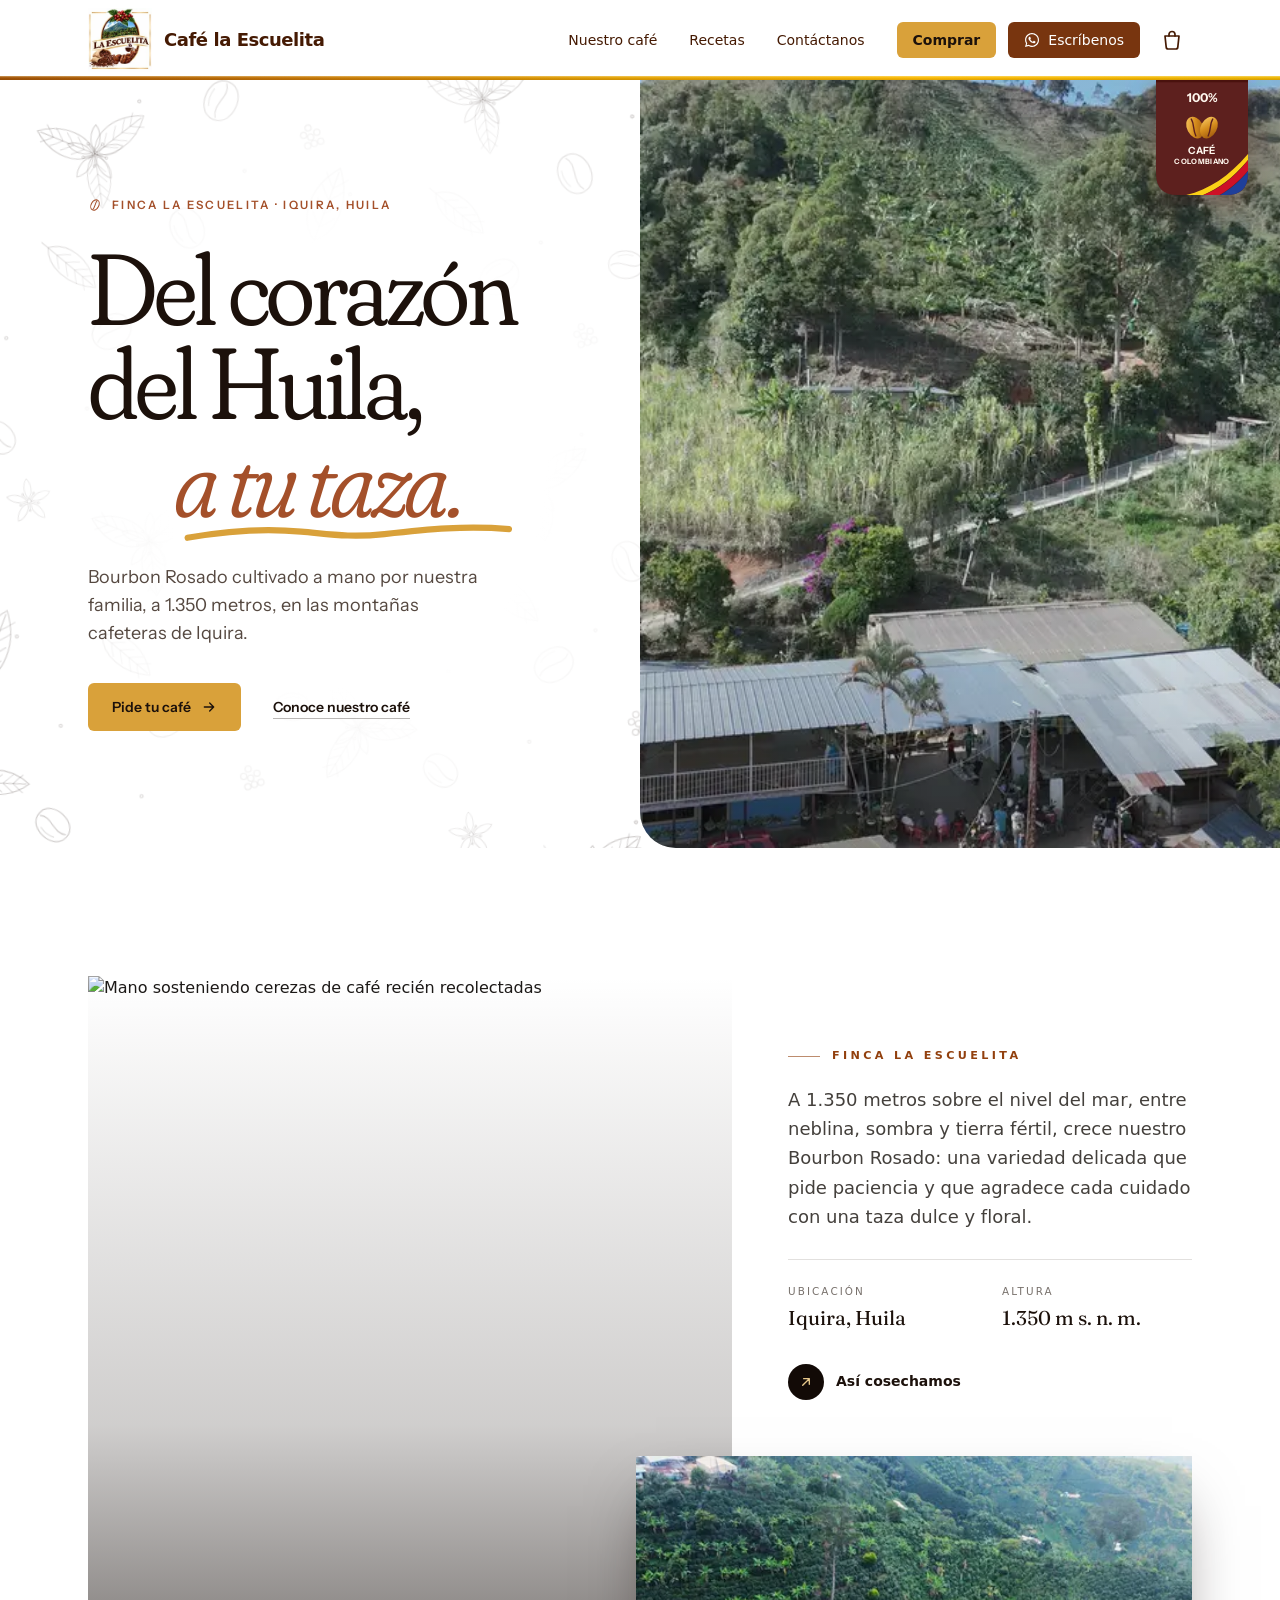
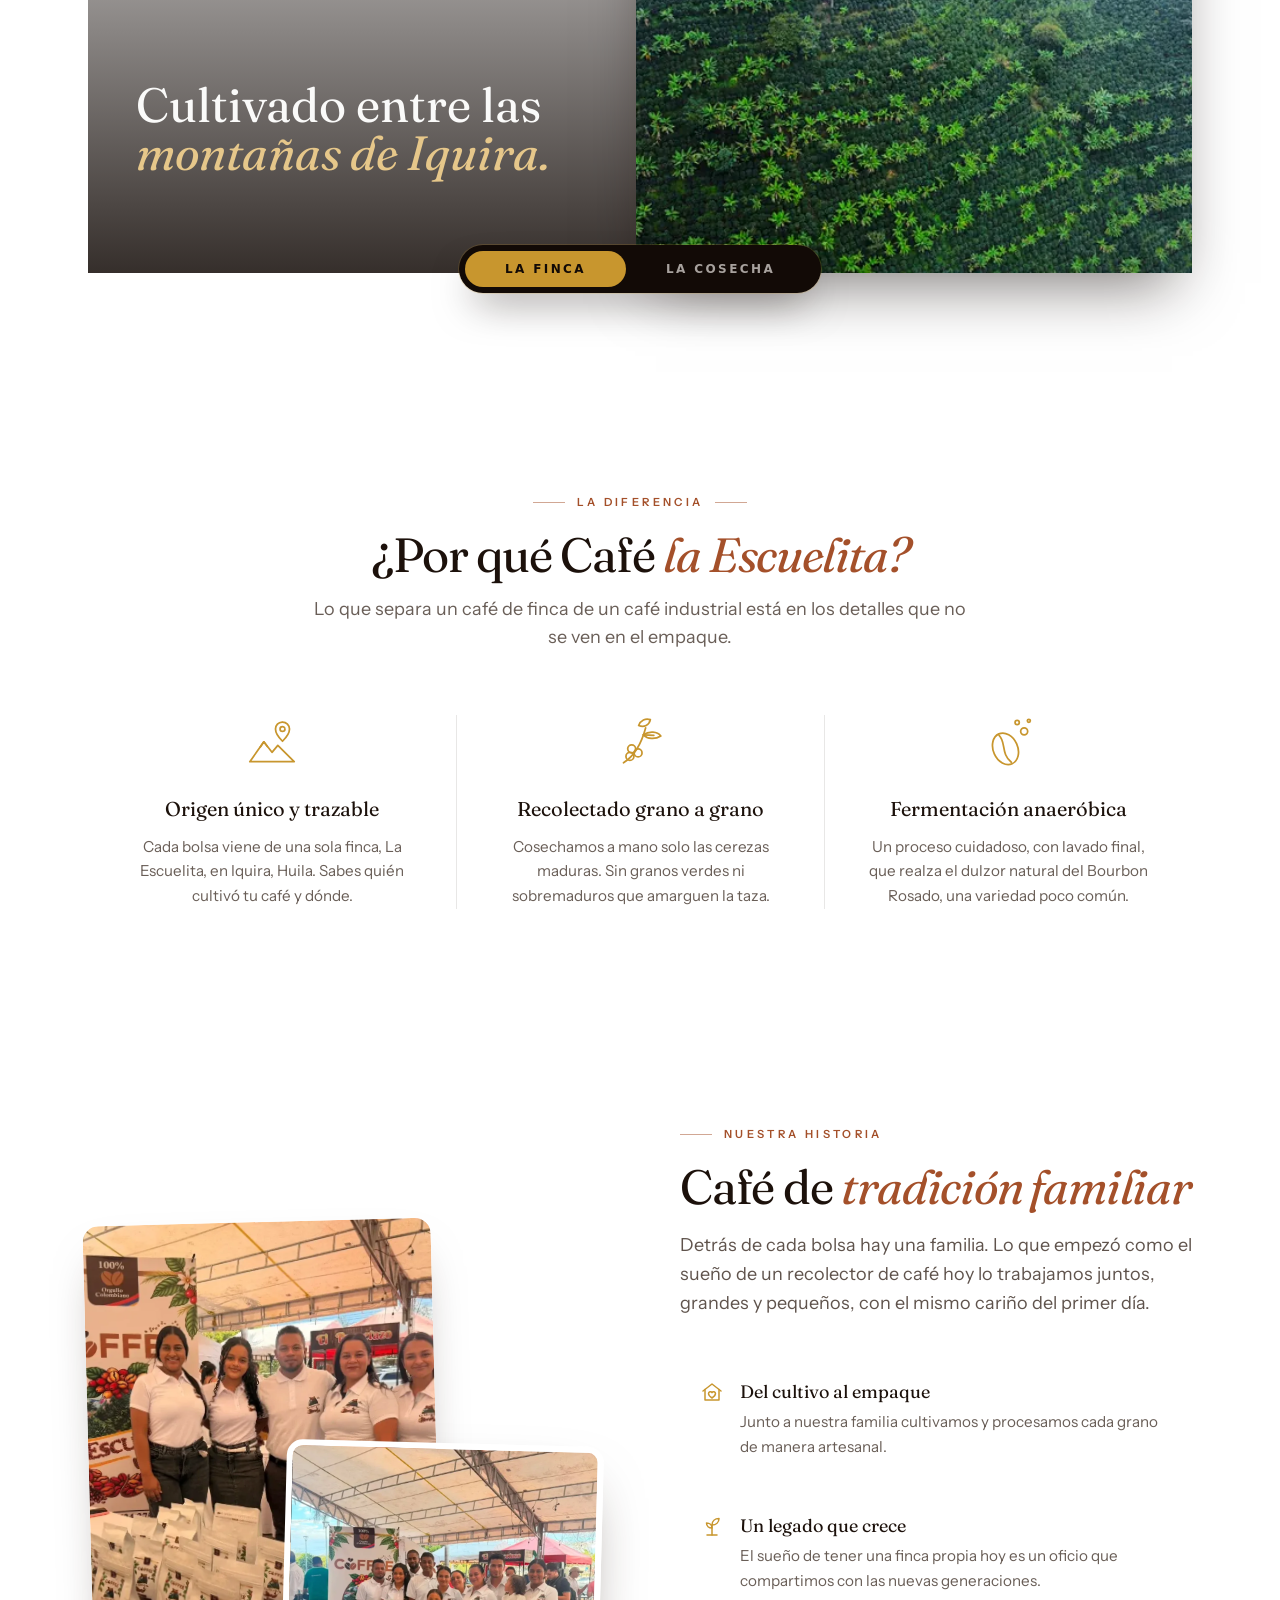
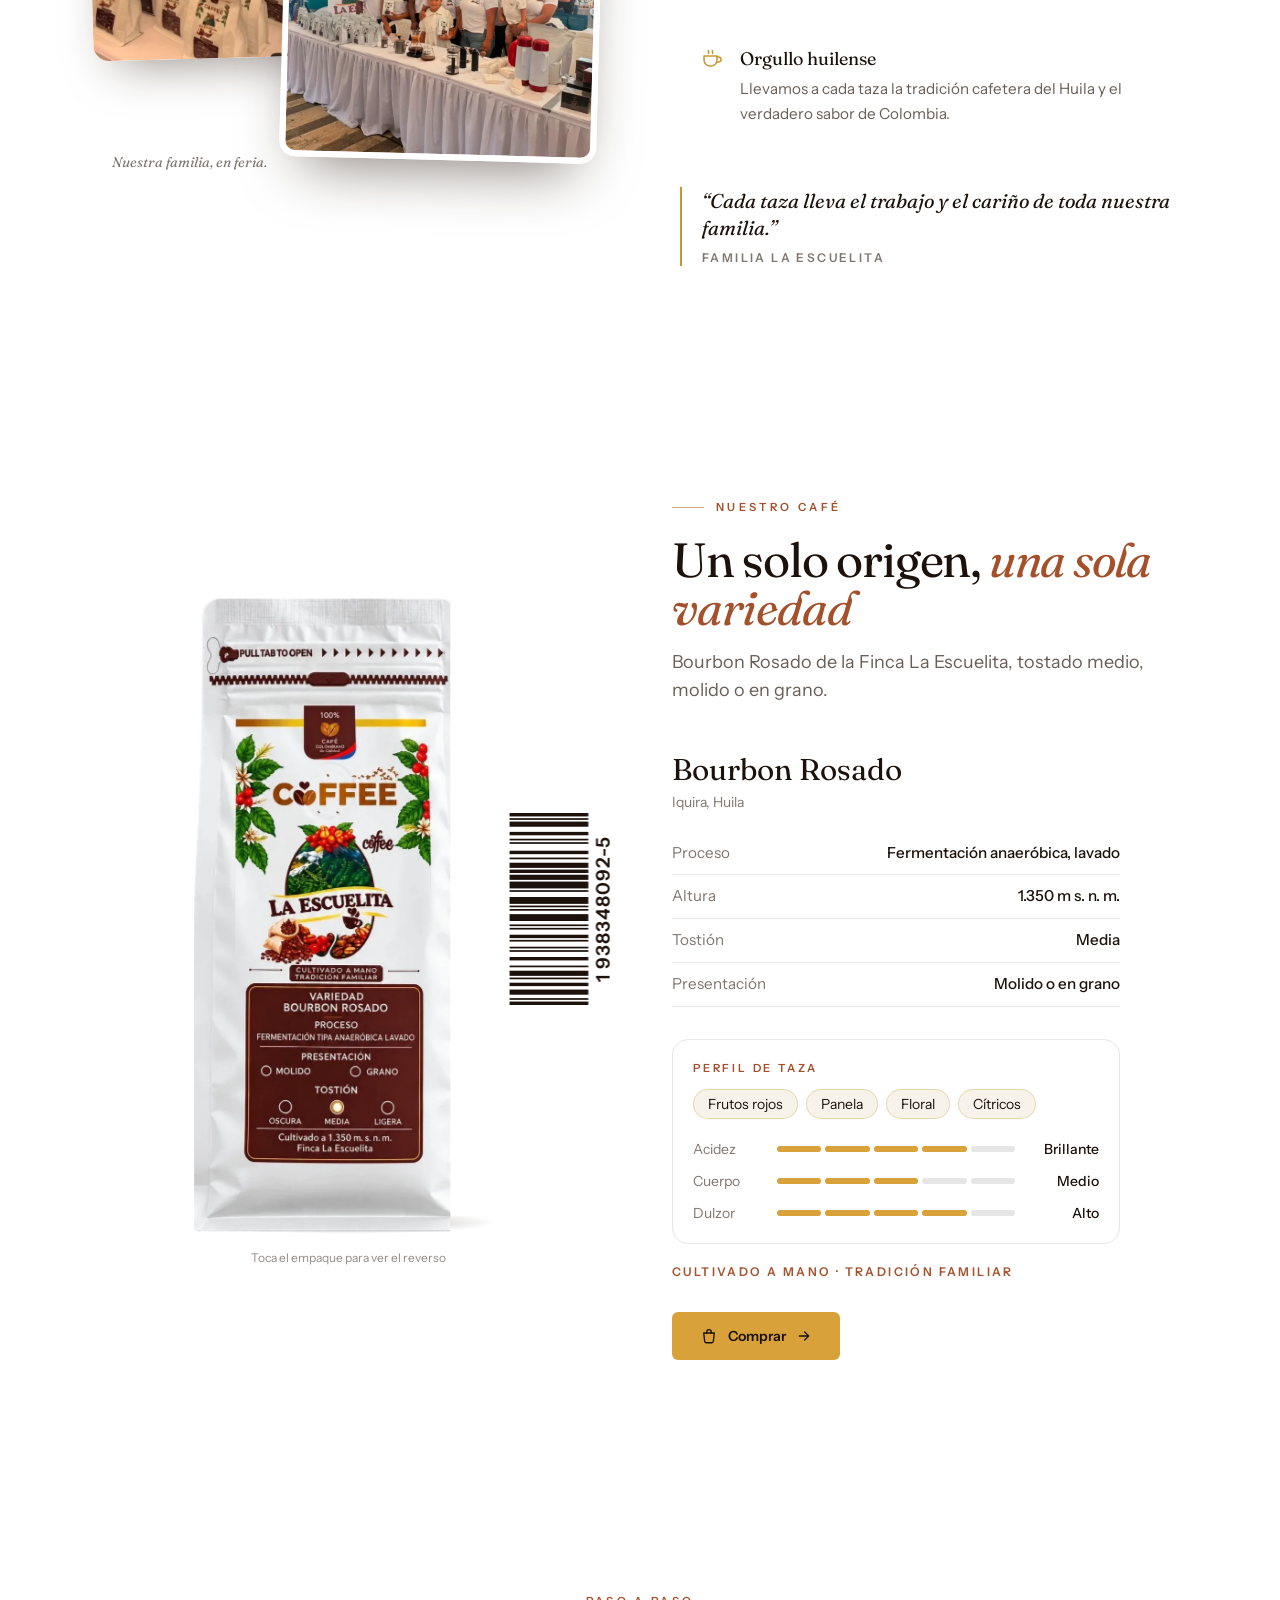
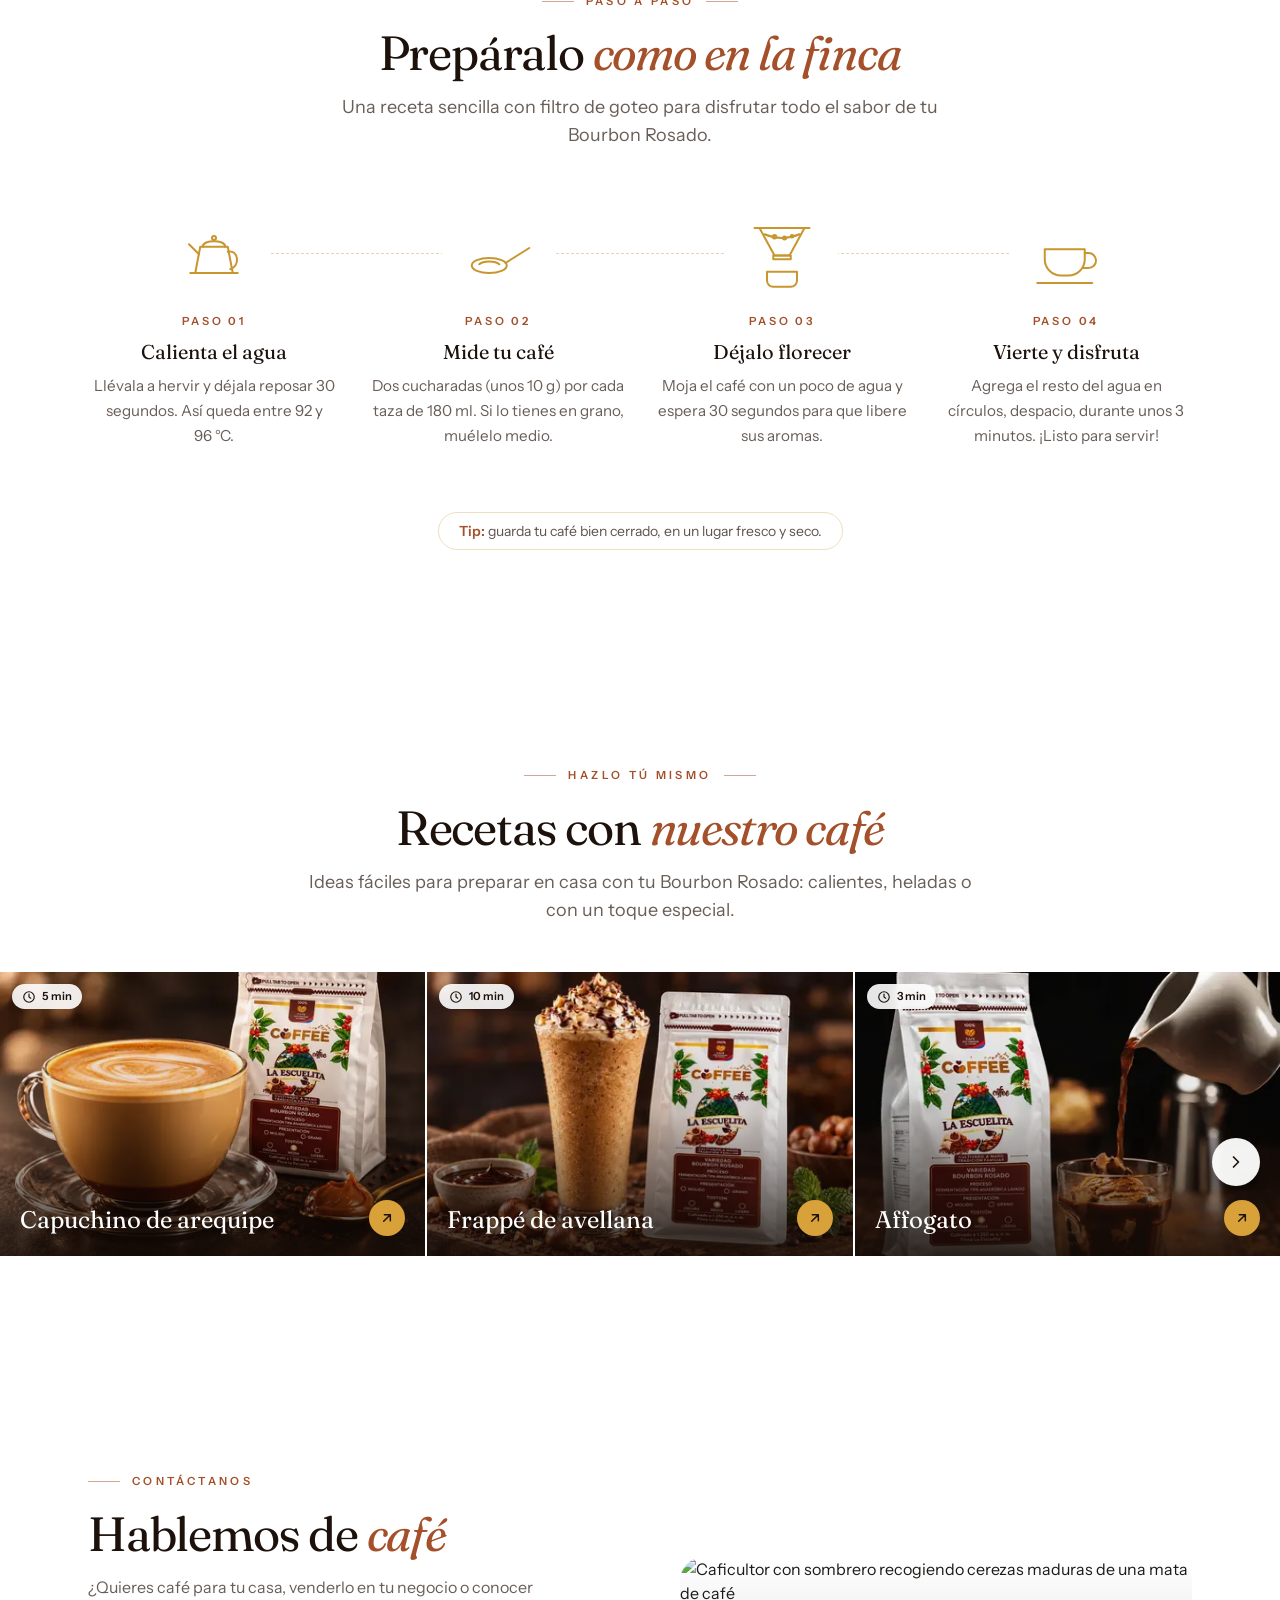
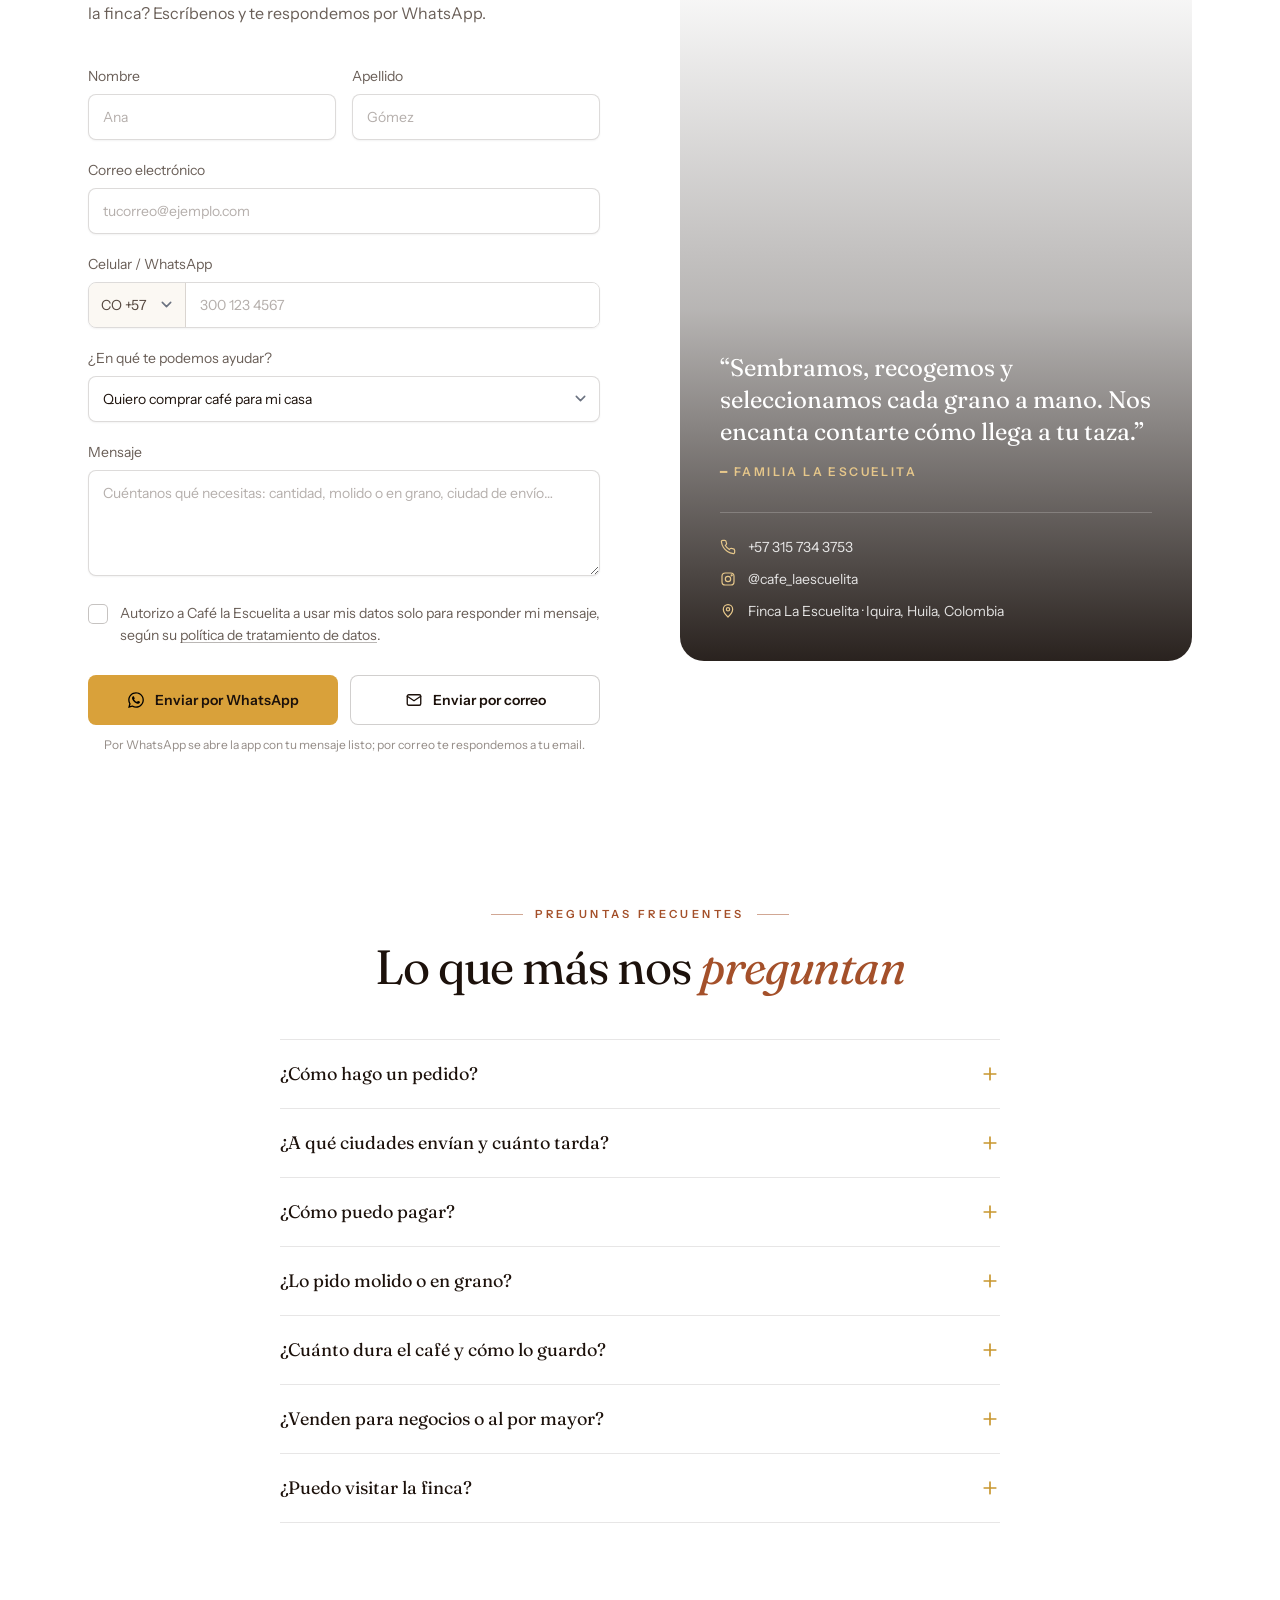
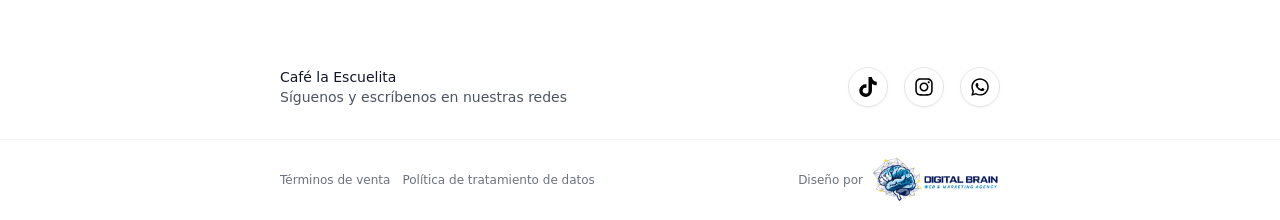
==== commit 60750692: "feat: Bold de punta a punta, términos de venta y ajustes del menú - Servidor (servidor.py): /api/ped" ====
--- a/plantilla la escuelita/public/index.html
+++ b/plantilla la escuelita/public/index.html
@@ -26,7 +26,7 @@
     <meta name="twitter:card" content="summary_large_image" />
 
     <!-- CSS compilado con Tailwind (fuente: src/estilos.css → python construir.py) -->
-    <link rel="stylesheet" href="./assets/css/estilos.css?v=701c5d5f1a" />
+    <link rel="stylesheet" href="./assets/css/estilos.css?v=3a7af548ba" />
 
     <link rel="preconnect" href="https://images.unsplash.com" />
     <link rel="preconnect" href="https://fonts.googleapis.com" />
@@ -50,19 +50,16 @@
                     class="h-14 w-14 object-contain mix-blend-multiply md:h-16 md:w-16" />
                 <span class="hidden text-lg font-bold tracking-tight text-amber-950 sm:block">Café la Escuelita</span>
             </a>
-            <div class="flex items-center gap-2 md:gap-8">
-                <ul class="hidden items-center gap-8 md:flex">
-                    <li><a href="tienda.html" class="text-sm font-medium text-amber-950 transition-colors hover:text-terracota-600">Comprar</a></li>
+            <div class="flex items-center gap-2 md:gap-3">
+                <ul class="hidden items-center gap-8 md:mr-5 md:flex">
                     <li><a href="#nuestro-cafe" class="text-sm font-medium text-amber-950 transition-colors hover:text-terracota-600">Nuestro café</a></li>
                     <li><a href="#recetas" class="text-sm font-medium text-amber-950 transition-colors hover:text-terracota-600">Recetas</a></li>
                     <li><a href="#contacto" class="text-sm font-medium text-amber-950 transition-colors hover:text-terracota-600">Contáctanos</a></li>
                 </ul>
-                <button type="button" data-abrir-carrito aria-haspopup="dialog" aria-label="Abrir carrito"
-                    class="relative grid h-10 w-10 place-items-center rounded-md text-amber-950 transition-colors hover:bg-crema-100">
-                    <svg class="h-6 w-6" viewBox="0 0 24 24" fill="none" stroke="currentColor" stroke-width="1.7" stroke-linecap="round" stroke-linejoin="round" aria-hidden="true"><path d="M5 8h14l-1.2 11.1a2 2 0 0 1-2 1.9H8.2a2 2 0 0 1-2-1.9z" /><path d="M9 8V6.5a3 3 0 0 1 6 0V8" /></svg>
-                    <span data-contador hidden
-                        class="contador absolute -right-0.5 -top-0.5 grid h-5 min-w-5 place-items-center rounded-full bg-terracota-600 px-1 text-[0.65rem] font-bold text-white">0</span>
-                </button>
+                <a href="tienda.html"
+                    class="hidden items-center rounded-md bg-mostaza-500 px-4 py-2 text-sm font-semibold text-espresso-900 transition-colors hover:bg-mostaza-400 focus-visible:outline-none focus-visible:ring-2 focus-visible:ring-espresso-900 focus-visible:ring-offset-2 md:inline-flex">
+                    Comprar
+                </a>
                 <a href="https://wa.me/573157343753?text=Hola%2C%20quiero%20informaci%C3%B3n%20sobre%20Caf%C3%A9%20la%20Escuelita"
                     target="_blank" rel="noopener"
                     class="inline-flex items-center gap-2 rounded-md bg-amber-900 px-4 py-2 text-sm font-medium text-white transition-colors hover:bg-espresso-900">
@@ -72,6 +69,12 @@
                     </svg>
                     Escríbenos
                 </a>
+                <button type="button" data-abrir-carrito aria-haspopup="dialog" aria-label="Abrir carrito"
+                    class="relative grid h-10 w-10 place-items-center rounded-md text-amber-950 transition-colors hover:bg-crema-100">
+                    <svg class="h-6 w-6" viewBox="0 0 24 24" fill="none" stroke="currentColor" stroke-width="1.7" stroke-linecap="round" stroke-linejoin="round" aria-hidden="true"><path d="M5 8h14l-1.2 11.1a2 2 0 0 1-2 1.9H8.2a2 2 0 0 1-2-1.9z" /><path d="M9 8V6.5a3 3 0 0 1 6 0V8" /></svg>
+                    <span data-contador hidden
+                        class="contador absolute -right-0.5 -top-0.5 grid h-5 min-w-5 place-items-center rounded-full bg-terracota-600 px-1 text-[0.65rem] font-bold text-white">0</span>
+                </button>
                 <button type="button" data-menu aria-expanded="false" aria-controls="menu-movil" aria-label="Abrir menú"
                     class="grid h-10 w-10 place-items-center rounded-md text-amber-950 transition-colors hover:bg-crema-100 md:hidden">
                     <svg class="h-6 w-6" viewBox="0 0 24 24" fill="none" stroke="currentColor" stroke-width="1.8" stroke-linecap="round" aria-hidden="true">
@@ -445,7 +448,7 @@
                 </p>
 
                 <ul class="mt-10 space-y-3">
-                    <li class="flex gap-4 rounded-2xl border border-oro-500/30 bg-crema-200/70 p-5">
+                    <li class="flex gap-4 p-5">
                         <svg class="mt-0.5 h-6 w-6 shrink-0 text-oro-500" viewBox="0 0 24 24" fill="none" stroke="currentColor"
                             stroke-width="1.5" stroke-linecap="round" stroke-linejoin="round" aria-hidden="true">
                             <path d="M3 11l9-7 9 7" /><path d="M5 9.5V20h14V9.5" />
@@ -457,7 +460,7 @@
                                 cultivamos y procesamos cada grano de manera artesanal.</p>
                         </div>
                     </li>
-                    <li class="flex gap-4 rounded-2xl border border-transparent p-5 transition-colors hover:border-oro-500/30 hover:bg-crema-200/70">
+                    <li class="flex gap-4 p-5">
                         <svg class="mt-0.5 h-6 w-6 shrink-0 text-oro-500" viewBox="0 0 24 24" fill="none" stroke="currentColor"
                             stroke-width="1.5" stroke-linecap="round" stroke-linejoin="round" aria-hidden="true">
                             <path d="M12 21V11" /><path d="M12 11c0-4 3-6.5 7-6.5 0 4-3 6.5-7 6.5z" />
@@ -469,7 +472,7 @@
                                 propia hoy es un oficio que compartimos con las nuevas generaciones.</p>
                         </div>
                     </li>
-                    <li class="flex gap-4 rounded-2xl border border-transparent p-5 transition-colors hover:border-oro-500/30 hover:bg-crema-200/70">
+                    <li class="flex gap-4 p-5">
                         <svg class="mt-0.5 h-6 w-6 shrink-0 text-oro-500" viewBox="0 0 24 24" fill="none" stroke="currentColor"
                             stroke-width="1.5" stroke-linecap="round" stroke-linejoin="round" aria-hidden="true">
                             <path d="M4 9h13v4a6 6 0 0 1-6 6h-1a6 6 0 0 1-6-6z" /><path d="M17 10h1.5a2.5 2.5 0 0 1 0 5H17" />
@@ -1505,6 +1508,7 @@
         <div class="border-t border-gray-100">
             <div class="mx-auto flex max-w-3xl flex-col items-center gap-3 px-6 py-4 text-xs text-gray-500 sm:flex-row">
                 <div class="flex items-center gap-3">
+                    <a href="terminos.html" class="transition-colors hover:text-gray-700">Términos de venta</a>
                     <a href="politica-de-privacidad.html" class="transition-colors hover:text-gray-700">Política de tratamiento de datos</a>
                 </div>
                 <div class="flex items-center gap-2 sm:ml-auto">
@@ -1521,7 +1525,7 @@
 
     <script src="./assets/js/sitio.js?v=64bce03747"></script>
     <script src="./assets/datos/catalogo.js?v=84f6827b68"></script>
-    <script src="./assets/js/tienda.js?v=cf6d8f0d41"></script>
+    <script src="./assets/js/tienda.js?v=968f775129"></script>
     <script>
         // Video del banner: quieto (imagen fija) si el dispositivo pide menos animaciones
         (() => {
--- a/plantilla la escuelita/public/assets/css/estilos.css
+++ b/plantilla la escuelita/public/assets/css/estilos.css
@@ -1,2 +1,2 @@
 *,:after,:before{--tw-border-spacing-x:0;--tw-border-spacing-y:0;--tw-translate-x:0;--tw-translate-y:0;--tw-rotate:0;--tw-skew-x:0;--tw-skew-y:0;--tw-scale-x:1;--tw-scale-y:1;--tw-pan-x: ;--tw-pan-y: ;--tw-pinch-zoom: ;--tw-scroll-snap-strictness:proximity;--tw-gradient-from-position: ;--tw-gradient-via-position: ;--tw-gradient-to-position: ;--tw-ordinal: ;--tw-slashed-zero: ;--tw-numeric-figure: ;--tw-numeric-spacing: ;--tw-numeric-fraction: ;--tw-ring-inset: ;--tw-ring-offset-width:0px;--tw-ring-offset-color:#fff;--tw-ring-color:rgba(59,130,246,.5);--tw-ring-offset-shadow:0 0 #0000;--tw-ring-shadow:0 0 #0000;--tw-shadow:0 0 #0000;--tw-shadow-colored:0 0 #0000;--tw-blur: ;--tw-brightness: ;--tw-contrast: ;--tw-grayscale: ;--tw-hue-rotate: ;--tw-invert: ;--tw-saturate: ;--tw-sepia: ;--tw-drop-shadow: ;--tw-backdrop-blur: ;--tw-backdrop-brightness: ;--tw-backdrop-contrast: ;--tw-backdrop-grayscale: ;--tw-backdrop-hue-rotate: ;--tw-backdrop-invert: ;--tw-backdrop-opacity: ;--tw-backdrop-saturate: ;--tw-backdrop-sepia: ;--tw-contain-size: ;--tw-contain-layout: ;--tw-contain-paint: ;--tw-contain-style: }::backdrop{--tw-border-spacing-x:0;--tw-border-spacing-y:0;--tw-translate-x:0;--tw-translate-y:0;--tw-rotate:0;--tw-skew-x:0;--tw-skew-y:0;--tw-scale-x:1;--tw-scale-y:1;--tw-pan-x: ;--tw-pan-y: ;--tw-pinch-zoom: ;--tw-scroll-snap-strictness:proximity;--tw-gradient-from-position: ;--tw-gradient-via-position: ;--tw-gradient-to-position: ;--tw-ordinal: ;--tw-slashed-zero: ;--tw-numeric-figure: ;--tw-numeric-spacing: ;--tw-numeric-fraction: ;--tw-ring-inset: ;--tw-ring-offset-width:0px;--tw-ring-offset-color:#fff;--tw-ring-color:rgba(59,130,246,.5);--tw-ring-offset-shadow:0 0 #0000;--tw-ring-shadow:0 0 #0000;--tw-shadow:0 0 #0000;--tw-shadow-colored:0 0 #0000;--tw-blur: ;--tw-brightness: ;--tw-contrast: ;--tw-grayscale: ;--tw-hue-rotate: ;--tw-invert: ;--tw-saturate: ;--tw-sepia: ;--tw-drop-shadow: ;--tw-backdrop-blur: ;--tw-backdrop-brightness: ;--tw-backdrop-contrast: ;--tw-backdrop-grayscale: ;--tw-backdrop-hue-rotate: ;--tw-backdrop-invert: ;--tw-backdrop-opacity: ;--tw-backdrop-saturate: ;--tw-backdrop-sepia: ;--tw-contain-size: ;--tw-contain-layout: ;--tw-contain-paint: ;--tw-contain-style: }
-/*! tailwindcss v3.4.17 | MIT License | https://tailwindcss.com*/*,:after,:before{border:0 solid #e5e7eb;box-sizing:border-box}:after,:before{--tw-content:""}:host,html{line-height:1.5;-webkit-text-size-adjust:100%;font-family:ui-sans-serif,system-ui,sans-serif,Apple Color Emoji,Segoe UI Emoji,Segoe UI Symbol,Noto Color Emoji;font-feature-settings:normal;font-variation-settings:normal;-moz-tab-size:4;-o-tab-size:4;tab-size:4;-webkit-tap-highlight-color:transparent}body{line-height:inherit;margin:0}hr{border-top-width:1px;color:inherit;height:0}abbr:where([title]){-webkit-text-decoration:underline dotted;text-decoration:underline dotted}h1,h2,h3,h4,h5,h6{font-size:inherit;font-weight:inherit}a{color:inherit;text-decoration:inherit}b,strong{font-weight:bolder}code,kbd,pre,samp{font-family:ui-monospace,SFMono-Regular,Menlo,Monaco,Consolas,Liberation Mono,Courier New,monospace;font-feature-settings:normal;font-size:1em;font-variation-settings:normal}small{font-size:80%}sub,sup{font-size:75%;line-height:0;position:relative;vertical-align:baseline}sub{bottom:-.25em}sup{top:-.5em}table{border-collapse:collapse;border-color:inherit;text-indent:0}button,input,optgroup,select,textarea{color:inherit;font-family:inherit;font-feature-settings:inherit;font-size:100%;font-variation-settings:inherit;font-weight:inherit;letter-spacing:inherit;line-height:inherit;margin:0;padding:0}button,select{text-transform:none}button,input:where([type=button]),input:where([type=reset]),input:where([type=submit]){-webkit-appearance:button;background-color:transparent;background-image:none}:-moz-focusring{outline:auto}:-moz-ui-invalid{box-shadow:none}progress{vertical-align:baseline}::-webkit-inner-spin-button,::-webkit-outer-spin-button{height:auto}[type=search]{-webkit-appearance:textfield;outline-offset:-2px}::-webkit-search-decoration{-webkit-appearance:none}::-webkit-file-upload-button{-webkit-appearance:button;font:inherit}summary{display:list-item}blockquote,dd,dl,figure,h1,h2,h3,h4,h5,h6,hr,p,pre{margin:0}fieldset{margin:0}fieldset,legend{padding:0}menu,ol,ul{list-style:none;margin:0;padding:0}dialog{padding:0}textarea{resize:vertical}input::-moz-placeholder,textarea::-moz-placeholder{color:#9ca3af;opacity:1}input::placeholder,textarea::placeholder{color:#9ca3af;opacity:1}[role=button],button{cursor:pointer}:disabled{cursor:default}audio,canvas,embed,iframe,img,object,svg,video{display:block;vertical-align:middle}img,video{height:auto;max-width:100%}[hidden]:where(:not([hidden=until-found])){display:none}[multiple],[type=date],[type=datetime-local],[type=email],[type=month],[type=number],[type=password],[type=search],[type=tel],[type=text],[type=time],[type=url],[type=week],input:where(:not([type])),select,textarea{-webkit-appearance:none;-moz-appearance:none;appearance:none;background-color:#fff;border-color:#6b7280;border-radius:0;border-width:1px;font-size:1rem;line-height:1.5rem;padding:.5rem .75rem;--tw-shadow:0 0 #0000}[multiple]:focus,[type=date]:focus,[type=datetime-local]:focus,[type=email]:focus,[type=month]:focus,[type=number]:focus,[type=password]:focus,[type=search]:focus,[type=tel]:focus,[type=text]:focus,[type=time]:focus,[type=url]:focus,[type=week]:focus,input:where(:not([type])):focus,select:focus,textarea:focus{outline:2px solid transparent;outline-offset:2px;--tw-ring-inset:var(--tw-empty,/*!*/ /*!*/);--tw-ring-offset-width:0px;--tw-ring-offset-color:#fff;--tw-ring-color:#2563eb;--tw-ring-offset-shadow:var(--tw-ring-inset) 0 0 0 var(--tw-ring-offset-width) var(--tw-ring-offset-color);--tw-ring-shadow:var(--tw-ring-inset) 0 0 0 calc(1px + var(--tw-ring-offset-width)) var(--tw-ring-color);border-color:#2563eb;box-shadow:var(--tw-ring-offset-shadow),var(--tw-ring-shadow),var(--tw-shadow)}input::-moz-placeholder,textarea::-moz-placeholder{color:#6b7280;opacity:1}input::placeholder,textarea::placeholder{color:#6b7280;opacity:1}::-webkit-datetime-edit-fields-wrapper{padding:0}::-webkit-date-and-time-value{min-height:1.5em;text-align:inherit}::-webkit-datetime-edit{display:inline-flex}::-webkit-datetime-edit,::-webkit-datetime-edit-day-field,::-webkit-datetime-edit-hour-field,::-webkit-datetime-edit-meridiem-field,::-webkit-datetime-edit-millisecond-field,::-webkit-datetime-edit-minute-field,::-webkit-datetime-edit-month-field,::-webkit-datetime-edit-second-field,::-webkit-datetime-edit-year-field{padding-bottom:0;padding-top:0}select{background-image:url("data:image/svg+xml;charset=utf-8,%3Csvg xmlns='http://www.w3.org/2000/svg' fill='none' viewBox='0 0 20 20'%3E%3Cpath stroke='%236b7280' stroke-linecap='round' stroke-linejoin='round' stroke-width='1.5' d='m6 8 4 4 4-4'/%3E%3C/svg%3E");background-position:right .5rem center;background-repeat:no-repeat;background-size:1.5em 1.5em;padding-right:2.5rem;-webkit-print-color-adjust:exact;print-color-adjust:exact}[multiple],[size]:where(select:not([size="1"])){background-image:none;background-position:0 0;background-repeat:unset;background-size:initial;padding-right:.75rem;-webkit-print-color-adjust:unset;print-color-adjust:unset}[type=checkbox],[type=radio]{-webkit-appearance:none;-moz-appearance:none;appearance:none;background-color:#fff;background-origin:border-box;border-color:#6b7280;border-width:1px;color:#2563eb;display:inline-block;flex-shrink:0;height:1rem;padding:0;-webkit-print-color-adjust:exact;print-color-adjust:exact;-webkit-user-select:none;-moz-user-select:none;user-select:none;vertical-align:middle;width:1rem;--tw-shadow:0 0 #0000}[type=checkbox]{border-radius:0}[type=radio]{border-radius:100%}[type=checkbox]:focus,[type=radio]:focus{outline:2px solid transparent;outline-offset:2px;--tw-ring-inset:var(--tw-empty,/*!*/ /*!*/);--tw-ring-offset-width:2px;--tw-ring-offset-color:#fff;--tw-ring-color:#2563eb;--tw-ring-offset-shadow:var(--tw-ring-inset) 0 0 0 var(--tw-ring-offset-width) var(--tw-ring-offset-color);--tw-ring-shadow:var(--tw-ring-inset) 0 0 0 calc(2px + var(--tw-ring-offset-width)) var(--tw-ring-color);box-shadow:var(--tw-ring-offset-shadow),var(--tw-ring-shadow),var(--tw-shadow)}[type=checkbox]:checked,[type=radio]:checked{background-color:currentColor;background-position:50%;background-repeat:no-repeat;background-size:100% 100%;border-color:transparent}[type=checkbox]:checked{background-image:url("data:image/svg+xml;charset=utf-8,%3Csvg xmlns='http://www.w3.org/2000/svg' fill='%23fff' viewBox='0 0 16 16'%3E%3Cpath d='M12.207 4.793a1 1 0 0 1 0 1.414l-5 5a1 1 0 0 1-1.414 0l-2-2a1 1 0 0 1 1.414-1.414L6.5 9.086l4.293-4.293a1 1 0 0 1 1.414 0'/%3E%3C/svg%3E")}@media (forced-colors:active) {[type=checkbox]:checked{-webkit-appearance:auto;-moz-appearance:auto;appearance:auto}}[type=radio]:checked{background-image:url("data:image/svg+xml;charset=utf-8,%3Csvg xmlns='http://www.w3.org/2000/svg' fill='%23fff' viewBox='0 0 16 16'%3E%3Ccircle cx='8' cy='8' r='3'/%3E%3C/svg%3E")}@media (forced-colors:active) {[type=radio]:checked{-webkit-appearance:auto;-moz-appearance:auto;appearance:auto}}[type=checkbox]:checked:focus,[type=checkbox]:checked:hover,[type=radio]:checked:focus,[type=radio]:checked:hover{background-color:currentColor;border-color:transparent}[type=checkbox]:indeterminate{background-color:currentColor;background-image:url("data:image/svg+xml;charset=utf-8,%3Csvg xmlns='http://www.w3.org/2000/svg' fill='none' viewBox='0 0 16 16'%3E%3Cpath stroke='%23fff' stroke-linecap='round' stroke-linejoin='round' stroke-width='2' d='M4 8h8'/%3E%3C/svg%3E");background-position:50%;background-repeat:no-repeat;background-size:100% 100%;border-color:transparent}@media (forced-colors:active) {[type=checkbox]:indeterminate{-webkit-appearance:auto;-moz-appearance:auto;appearance:auto}}[type=checkbox]:indeterminate:focus,[type=checkbox]:indeterminate:hover{background-color:currentColor;border-color:transparent}[type=file]{background:unset;border-color:inherit;border-radius:0;border-width:0;font-size:unset;line-height:inherit;padding:0}[type=file]:focus{outline:1px solid ButtonText;outline:1px auto -webkit-focus-ring-color}[hidden]{display:none!important}.pregunta summary{list-style:none}.pregunta summary::-webkit-details-marker{display:none}.pregunta[open] .mas{transform:rotate(45deg)}.pregunta a{color:#a4502a;text-decoration:underline;text-underline-offset:3px}.legal>*+*{margin-top:1rem}.legal h2{color:#1c110b;font-family:Fraunces,Georgia,serif;font-size:1.45rem;line-height:1.3;margin-top:2.75rem}.legal ul{list-style:disc;padding-left:1.25rem}.legal li+li{margin-top:.45rem}.legal li::marker{color:#c8962e}.legal strong{color:#1c110b;font-weight:600}.legal a{color:#a4502a;text-decoration:underline;text-underline-offset:3px}@keyframes subir{0%{opacity:0;transform:translateY(14px)}to{opacity:1;transform:none}}.aparecer{animation:subir .8s cubic-bezier(.2,.7,.2,1) forwards;opacity:0}.retraso-1{animation-delay:.1s}.retraso-2{animation-delay:.2s}.retraso-3{animation-delay:.3s}.retraso-4{animation-delay:.45s}.titular{font-variation-settings:"SOFT" 100,"WONK" 1}.velo-texto:before{background:radial-gradient(ellipse 60% 55% at 55% 50%,#fff 45%,hsla(0,0%,100%,.85) 65%,hsla(0,0%,100%,0) 100%);content:"";inset:-4rem -2rem;pointer-events:none;position:absolute;z-index:-1}.paso-burbuja,.paso-gota,.paso-grano,.paso-vapor{transform-box:fill-box;transform-origin:50% 50%}@keyframes paso-vapor{0%{opacity:0;transform:translateY(4px)}40%{opacity:1}to{opacity:0;transform:translateY(-7px)}}.paso-vapor{animation:paso-vapor 2.6s ease-out infinite;opacity:0}@keyframes paso-grano{0%{opacity:0;transform:translateY(-6px) rotate(0)}15%{opacity:1}65%{opacity:1;transform:translateY(24px) rotate(40deg)}80%,to{opacity:0;transform:translateY(26px) rotate(40deg)}}.paso-grano{animation:paso-grano 2.4s cubic-bezier(.55,0,.8,.6) infinite;opacity:0}@keyframes paso-gota{0%{opacity:0;transform:translateY(-3px) scale(.6)}20%{opacity:1;transform:translateY(0) scale(1)}75%{opacity:1;transform:translateY(7px)}to{opacity:0;transform:translateY(9px)}}.paso-gota{animation:paso-gota 1.2s ease-in infinite;opacity:0}@keyframes paso-burbuja{0%,to{opacity:.3;transform:scale(.4)}50%{opacity:1;transform:scale(1.3)}}.paso-burbuja{animation:paso-burbuja 2s ease-in-out infinite}.paso svg{transition:transform .5s cubic-bezier(.2,.7,.2,1)}.paso:hover svg{transform:translateY(-4px)}.escena-3d{--w:12rem;--d:calc(var(--w)*0.36);padding:1.5rem 3rem 0;perspective:1400px;position:relative}@media (min-width:768px){.escena-3d{--w:15.5rem}}.bolsa-3d{border-radius:1rem;cursor:pointer;display:block;transform-style:preserve-3d;-webkit-tap-highlight-color:transparent}.bolsa-3d:focus{outline:none}.bolsa-3d:focus-visible:not([data-puntero]){outline:2px solid #c8962e;outline-offset:12px}.bolsa-3d .giro,.bolsa-3d .volteo{display:block;transform-style:preserve-3d}.bolsa-3d .giro{animation:girar-bolsa 9s ease-in-out infinite}.bolsa-3d .volteo{aspect-ratio:560/1385;position:relative;transition:transform 1.1s cubic-bezier(.3,.7,.2,1);width:var(--w)}.bolsa-3d[aria-pressed=true] .volteo{transform:rotateY(180deg)}.bolsa-3d .cara{backface-visibility:hidden;-webkit-backface-visibility:hidden;inset:0;position:absolute}.bolsa-3d .cara img{height:100%;-o-object-fit:fill;object-fit:fill;width:100%}.bolsa-3d .cara-frente{transform:translateZ(calc(var(--d)/2))}.bolsa-3d .cara-reverso{transform:rotateY(180deg) translateZ(calc(var(--d)/2))}.bolsa-3d .cara:after{animation:brillo-bolsa 9s ease-in-out infinite;background:linear-gradient(100deg,rgba(30,15,5,.14),transparent 28%,hsla(0,0%,100%,.5) 47%,transparent 62%,rgba(30,15,5,.16));background-size:240% 100%;content:"";inset:0;-webkit-mask:var(--mascara) center /100% 100% no-repeat;mask:var(--mascara) center /100% 100% no-repeat;pointer-events:none;position:absolute}.bolsa-3d .costado{backface-visibility:hidden;-webkit-backface-visibility:hidden;background:linear-gradient(90deg,#d3cec6,#ebe8e2 38%,#f6f4f0 50%,#e4e0d9 62%,#cdc7be);bottom:0;clip-path:polygon(50% .8%,100% 9%,100% 99.2%,96% 100%,4% 100%,0 99.2%,0 9%);left:50%;margin-left:calc(var(--d)/-2);position:absolute;top:0;width:var(--d)}.bolsa-3d .costado svg{height:100%;inset:0;position:absolute;width:100%}.bolsa-3d .costado path{fill:none;stroke:rgba(90,75,60,.28);stroke-width:1;vector-effect:non-scaling-stroke}.bolsa-3d .costado:after{animation:luz-fuelle 9s ease-in-out infinite;background:#2a1a10;content:"";inset:0;position:absolute}.bolsa-3d .costado-der{transform:rotateY(90deg) translateZ(calc(var(--w)/2 - 1px))}.bolsa-3d .costado-izq{transform:rotateY(-90deg) translateZ(calc(var(--w)/2 - 1px))}.bolsa-3d .costado-der:after{animation-direction:reverse}@keyframes luz-fuelle{0%,to{opacity:.02}50%{opacity:.2}}.sombra-3d{animation:sombra-bolsa 9s ease-in-out infinite;background:radial-gradient(closest-side,rgba(42,26,16,.35),transparent);border-radius:50%;display:block;height:1.4rem;margin:-.6rem auto 0;width:calc(var(--w)*1.2)}@keyframes girar-bolsa{0%,to{transform:rotateY(-24deg) rotateX(3deg) translateY(0)}50%{transform:rotateY(24deg) rotateX(1deg) translateY(-6px)}}@keyframes brillo-bolsa{0%,to{background-position:100% 0}50%{background-position:0 0}}@keyframes sombra-bolsa{0%,to{opacity:.9;transform:translateX(-6%) scaleX(.92)}50%{opacity:.7;transform:translateX(6%) scaleX(.86)}}.franja-dorada{background:linear-gradient(180deg,rgba(255,244,200,.45),rgba(255,244,200,0) 45%,rgba(90,40,0,.18)),linear-gradient(90deg,#a05206,#c27408 22%,#e3a205 48%,#fbbb06 72%,#edb603)}@media (prefers-reduced-motion:reduce){.aparecer{opacity:1}.aparecer,.bolsa-3d .cara:after,.bolsa-3d .costado:after,.bolsa-3d .giro,.sombra-3d{animation:none}.bolsa-3d .giro{transform:rotateY(-16deg)}.paso-burbuja,.paso-gota,.paso-grano,.paso-vapor{animation:none;opacity:1}.paso-grano:not(:first-child){opacity:0}}html{scroll-behavior:smooth}.pestana{color:#a8a29e}.pestana:hover{color:#e6c78a}.pestana[aria-selected=true]{background:#c8962e;color:#120a06}.pestana:focus-visible{outline:2px solid #e6c78a;outline-offset:2px}@keyframes fundido{0%{opacity:0;transform:translateY(10px)}to{opacity:1;transform:none}}.panel[hidden]{display:none!important}.panel:not([hidden]){animation:fundido .6s cubic-bezier(.2,.7,.2,1)}.panel figure{overflow:hidden}.panel .foto{transition:transform 1.2s cubic-bezier(.2,.7,.2,1)}.panel figure:hover .foto{transform:scale(1.04)}@media (prefers-reduced-motion:reduce){.panel:not([hidden]){animation:none}.panel .foto{transition:none}}.revelar.listo .revelar-item{opacity:0;transform:translateY(28px)}.revelar.listo .revelar-item svg>*{stroke-dasharray:1;stroke-dashoffset:1}.revelar.visible .revelar-item{opacity:1;transform:none;transition:opacity .8s cubic-bezier(.2,.7,.2,1),transform .8s cubic-bezier(.2,.7,.2,1);transition-delay:calc(var(--i, 0)*.18s)}.revelar.visible .revelar-item svg>*{stroke-dashoffset:0;transition:stroke-dashoffset 1.6s cubic-bezier(.45,0,.2,1) calc(var(--i, 0)*.18s + .25s)}.llenado{transform-origin:left center}.revelar.listo .nota{opacity:0;transform:translateY(8px) scale(.94)}.revelar.listo .llenado{transform:scaleX(0)}.revelar.listo .valor{opacity:0;transform:translateX(-6px)}.revelar.visible .nota{opacity:1;transform:none;transition:opacity .5s ease,transform .5s cubic-bezier(.2,.7,.2,1);transition-delay:calc(var(--j, 0)*.09s)}.revelar.visible .llenado{transform:scaleX(1);transition:transform .4s cubic-bezier(.3,.7,.3,1);transition-delay:calc(.45s + var(--fila, 0)*.3s + var(--j, 0)*.1s)}.revelar.visible .valor{opacity:1;transform:none;transition:opacity .45s ease,transform .45s ease;transition-delay:calc(.95s + var(--fila, 0)*.3s)}.carrito::backdrop{-webkit-backdrop-filter:blur(2px);backdrop-filter:blur(2px);background:rgba(18,10,6,.5)}.carrito[open]{animation:carrito-entrar .38s cubic-bezier(.2,.7,.2,1)}.carrito[open]::backdrop{animation:fondo-entrar .38s ease}.carrito.cerrando{animation:carrito-salir .26s cubic-bezier(.4,0,1,1) forwards}.carrito.cerrando::backdrop{animation:fondo-salir .26s ease forwards}@keyframes carrito-entrar{0%{transform:translateX(100%)}}@keyframes carrito-salir{to{transform:translateX(100%)}}@keyframes fondo-entrar{0%{opacity:0}}@keyframes fondo-salir{to{opacity:0}}.carrito .vista:not([hidden]){animation:vista-entrar .3s cubic-bezier(.2,.7,.2,1)}@keyframes vista-entrar{0%{opacity:0;transform:translateX(16px)}}.barra-envio{transition:width .5s cubic-bezier(.2,.7,.2,1)}html:has(.carrito[open]){overflow:hidden}@media (prefers-reduced-motion:reduce){.carrito .vista:not([hidden]),.carrito[open],.carrito[open]::backdrop{animation:none}}.sin-barra{scrollbar-width:none}.sin-barra::-webkit-scrollbar{display:none}.receta[open]{animation:fundido .35s cubic-bezier(.2,.7,.2,1)}html:has(.receta[open]){overflow:hidden}@media (prefers-reduced-motion:reduce){.receta[open]{animation:none}#recetas-lista{scroll-behavior:auto}}.sr-only{height:1px;margin:-1px;overflow:hidden;padding:0;position:absolute;width:1px;clip:rect(0,0,0,0);border-width:0;white-space:nowrap}.pointer-events-none{pointer-events:none}.visible{visibility:visible}.invisible{visibility:hidden}.absolute{position:absolute}.relative{position:relative}.sticky{position:sticky}.inset-0{inset:0}.inset-x-0{left:0;right:0}.-bottom-3{bottom:-.75rem}.-bottom-\[0\.18em\]{bottom:-.18em}.-right-0\.5{right:-.125rem}.-top-0\.5{top:-.125rem}.bottom-0{bottom:0}.left-2{left:.5rem}.left-3{left:.75rem}.left-4{left:1rem}.left-\[0\.95em\]{left:.95em}.left-\[12\.5\%\]{left:12.5%}.left-full{left:100%}.right-3{right:.75rem}.right-4{right:1rem}.right-5{right:1.25rem}.right-\[12\.5\%\]{right:12.5%}.top-0{top:0}.top-1\/2{top:50%}.top-10{top:2.5rem}.top-3{top:.75rem}.top-4{top:1rem}.isolate{isolation:isolate}.-z-10{z-index:-10}.z-10{z-index:10}.z-50{z-index:50}.m-0{margin:0}.m-auto{margin:auto}.mx-2{margin-left:.5rem;margin-right:.5rem}.mx-4{margin-left:1rem;margin-right:1rem}.mx-auto{margin-left:auto;margin-right:auto}.-ml-2{margin-left:-.5rem}.-mt-\[42\%\]{margin-top:-42%}.mb-1\.5{margin-bottom:.375rem}.mb-10{margin-bottom:2.5rem}.mb-2{margin-bottom:.5rem}.mb-3{margin-bottom:.75rem}.mb-4{margin-bottom:1rem}.mb-5{margin-bottom:1.25rem}.mb-7{margin-bottom:1.75rem}.ml-auto{margin-left:auto}.mt-0\.5{margin-top:.125rem}.mt-1{margin-top:.25rem}.mt-10{margin-top:2.5rem}.mt-12{margin-top:3rem}.mt-14{margin-top:3.5rem}.mt-16{margin-top:4rem}.mt-2{margin-top:.5rem}.mt-3{margin-top:.75rem}.mt-4{margin-top:1rem}.mt-5{margin-top:1.25rem}.mt-6{margin-top:1.5rem}.mt-7{margin-top:1.75rem}.mt-8{margin-top:2rem}.mt-9{margin-top:2.25rem}.mt-auto{margin-top:auto}.block{display:block}.flex{display:flex}.inline-flex{display:inline-flex}.grid{display:grid}.hidden{display:none}.aspect-\[3\/2\]{aspect-ratio:3/2}.aspect-\[4\/3\]{aspect-ratio:4/3}.aspect-\[4\/5\]{aspect-ratio:4/5}.aspect-square{aspect-ratio:1/1}.h-1{height:.25rem}.h-1\.5{height:.375rem}.h-10{height:2.5rem}.h-11{height:2.75rem}.h-12{height:3rem}.h-14{height:3.5rem}.h-16{height:4rem}.h-20{height:5rem}.h-24{height:6rem}.h-3\.5{height:.875rem}.h-4{height:1rem}.h-5{height:1.25rem}.h-52{height:13rem}.h-6{height:1.5rem}.h-7{height:1.75rem}.h-8{height:2rem}.h-9{height:2.25rem}.h-\[0\.22em\]{height:.22em}.h-\[18px\]{height:18px}.h-\[25rem\]{height:25rem}.h-\[82\%\]{height:82%}.h-auto{height:auto}.h-dvh{height:100dvh}.h-full{height:100%}.h-px{height:1px}.max-h-\[calc\(100dvh-2rem\)\]{max-height:calc(100dvh - 2rem)}.max-h-dvh{max-height:100dvh}.min-h-0{min-height:0}.min-h-\[26rem\]{min-height:26rem}.min-h-screen{min-height:100vh}.w-1\.5{width:.375rem}.w-10{width:2.5rem}.w-12{width:3rem}.w-14{width:3.5rem}.w-16{width:4rem}.w-20{width:5rem}.w-3\.5{width:.875rem}.w-4{width:1rem}.w-4\/5{width:80%}.w-48{width:12rem}.w-5{width:1.25rem}.w-6{width:1.5rem}.w-7{width:1.75rem}.w-8{width:2rem}.w-9{width:2.25rem}.w-\[18px\]{width:18px}.w-\[62\%\]{width:62%}.w-\[68\%\]{width:68%}.w-\[68px\]{width:68px}.w-\[88\%\]{width:88%}.w-\[min\(60rem\2c calc\(100\%-2rem\)\)\]{width:min(60rem,calc(100% - 2rem))}.w-auto{width:auto}.w-fit{width:-moz-fit-content;width:fit-content}.w-full{width:100%}.min-w-0{min-width:0}.min-w-5{min-width:1.25rem}.max-w-2xl{max-width:42rem}.max-w-3xl{max-width:48rem}.max-w-6xl{max-width:72rem}.max-w-\[26ch\]{max-width:26ch}.max-w-\[30ch\]{max-width:30ch}.max-w-\[32rem\]{max-width:32rem}.max-w-\[34ch\]{max-width:34ch}.max-w-\[46ch\]{max-width:46ch}.max-w-md{max-width:28rem}.max-w-sm{max-width:24rem}.max-w-xl{max-width:36rem}.flex-1{flex:1 1 0%}.shrink-0{flex-shrink:0}.-translate-x-20{--tw-translate-x:-5rem}.-translate-x-20,.-translate-y-1\/2{transform:translate(var(--tw-translate-x),var(--tw-translate-y)) rotate(var(--tw-rotate)) skewX(var(--tw-skew-x)) skewY(var(--tw-skew-y)) scaleX(var(--tw-scale-x)) scaleY(var(--tw-scale-y))}.-translate-y-1\/2{--tw-translate-y:-50%}.-rotate-45{--tw-rotate:-45deg}.-rotate-45,.-rotate-90{transform:translate(var(--tw-translate-x),var(--tw-translate-y)) rotate(var(--tw-rotate)) skewX(var(--tw-skew-x)) skewY(var(--tw-skew-y)) scaleX(var(--tw-scale-x)) scaleY(var(--tw-scale-y))}.-rotate-90{--tw-rotate:-90deg}.-rotate-\[1\.5deg\]{--tw-rotate:-1.5deg}.-rotate-\[1\.5deg\],.rotate-\[1\.5deg\]{transform:translate(var(--tw-translate-x),var(--tw-translate-y)) rotate(var(--tw-rotate)) skewX(var(--tw-skew-x)) skewY(var(--tw-skew-y)) scaleX(var(--tw-scale-x)) scaleY(var(--tw-scale-y))}.rotate-\[1\.5deg\]{--tw-rotate:1.5deg}.transform{transform:translate(var(--tw-translate-x),var(--tw-translate-y)) rotate(var(--tw-rotate)) skewX(var(--tw-skew-x)) skewY(var(--tw-skew-y)) scaleX(var(--tw-scale-x)) scaleY(var(--tw-scale-y))}.cursor-pointer{cursor:pointer}.resize-y{resize:vertical}.resize{resize:both}.snap-x{scroll-snap-type:x var(--tw-scroll-snap-strictness)}.snap-mandatory{--tw-scroll-snap-strictness:mandatory}.snap-start{scroll-snap-align:start}.scroll-mt-20{scroll-margin-top:5rem}.grid-cols-2{grid-template-columns:repeat(2,minmax(0,1fr))}.grid-cols-\[4\.5rem_1fr_4\.5rem\]{grid-template-columns:4.5rem 1fr 4.5rem}.grid-cols-\[7rem_1fr\]{grid-template-columns:7rem 1fr}.flex-col{flex-direction:column}.flex-wrap{flex-wrap:wrap}.place-items-center{place-items:center}.items-start{align-items:flex-start}.items-end{align-items:flex-end}.items-center{align-items:center}.items-baseline{align-items:baseline}.justify-end{justify-content:flex-end}.justify-center{justify-content:center}.justify-between{justify-content:space-between}.gap-1{gap:.25rem}.gap-1\.5{gap:.375rem}.gap-10{gap:2.5rem}.gap-12{gap:3rem}.gap-14{gap:3.5rem}.gap-16{gap:4rem}.gap-2{gap:.5rem}.gap-2\.5{gap:.625rem}.gap-3{gap:.75rem}.gap-4{gap:1rem}.gap-6{gap:1.5rem}.gap-8{gap:2rem}.gap-\[2px\]{gap:2px}.gap-x-16{-moz-column-gap:4rem;column-gap:4rem}.gap-x-8{-moz-column-gap:2rem;column-gap:2rem}.gap-y-12{row-gap:3rem}.gap-y-4{row-gap:1rem}.space-y-1\.5>:not([hidden])~:not([hidden]){--tw-space-y-reverse:0;margin-bottom:calc(.375rem*var(--tw-space-y-reverse));margin-top:calc(.375rem*(1 - var(--tw-space-y-reverse)))}.space-y-2\.5>:not([hidden])~:not([hidden]){--tw-space-y-reverse:0;margin-bottom:calc(.625rem*var(--tw-space-y-reverse));margin-top:calc(.625rem*(1 - var(--tw-space-y-reverse)))}.space-y-3>:not([hidden])~:not([hidden]){--tw-space-y-reverse:0;margin-bottom:calc(.75rem*var(--tw-space-y-reverse));margin-top:calc(.75rem*(1 - var(--tw-space-y-reverse)))}.space-y-4>:not([hidden])~:not([hidden]){--tw-space-y-reverse:0;margin-bottom:calc(1rem*var(--tw-space-y-reverse));margin-top:calc(1rem*(1 - var(--tw-space-y-reverse)))}.space-y-7>:not([hidden])~:not([hidden]){--tw-space-y-reverse:0;margin-bottom:calc(1.75rem*var(--tw-space-y-reverse));margin-top:calc(1.75rem*(1 - var(--tw-space-y-reverse)))}.divide-y>:not([hidden])~:not([hidden]){--tw-divide-y-reverse:0;border-bottom-width:calc(1px*var(--tw-divide-y-reverse));border-top-width:calc(1px*(1 - var(--tw-divide-y-reverse)))}.divide-espresso-900\/10>:not([hidden])~:not([hidden]){border-color:rgba(28,17,11,.1)}.overflow-hidden{overflow:hidden}.overflow-x-auto{overflow-x:auto}.overflow-y-auto{overflow-y:auto}.overflow-x-hidden{overflow-x:hidden}.scroll-smooth{scroll-behavior:smooth}.whitespace-nowrap{white-space:nowrap}.rounded-2xl{border-radius:1rem}.rounded-3xl{border-radius:1.5rem}.rounded-\[5px\]{border-radius:5px}.rounded-full{border-radius:9999px}.rounded-lg{border-radius:.5rem}.rounded-md{border-radius:.375rem}.rounded-sm{border-radius:.125rem}.rounded-xl{border-radius:.75rem}.border{border-width:1px}.border-0{border-width:0}.border-\[6px\]{border-width:6px}.border-b{border-bottom-width:1px}.border-l-2{border-left-width:2px}.border-r{border-right-width:1px}.border-t{border-top-width:1px}.border-dashed{border-style:dashed}.border-espresso-900\/10{border-color:rgba(28,17,11,.1)}.border-espresso-900\/15{border-color:rgba(28,17,11,.15)}.border-espresso-900\/20{border-color:rgba(28,17,11,.2)}.border-espresso-900\/25{border-color:rgba(28,17,11,.25)}.border-espresso-900\/5{border-color:rgba(28,17,11,.05)}.border-gray-100{--tw-border-opacity:1;border-color:rgb(243 244 246/var(--tw-border-opacity,1))}.border-oro-500{--tw-border-opacity:1;border-color:rgb(200 150 46/var(--tw-border-opacity,1))}.border-oro-500\/30{border-color:rgba(200,150,46,.3)}.border-oro-500\/40{border-color:rgba(200,150,46,.4)}.border-stone-200{--tw-border-opacity:1;border-color:rgb(231 229 228/var(--tw-border-opacity,1))}.border-stone-300\/70{border-color:hsla(24,6%,83%,.7)}.border-terracota-600\/40{border-color:rgba(164,80,42,.4)}.border-transparent{border-color:transparent}.border-white{--tw-border-opacity:1;border-color:rgb(255 255 255/var(--tw-border-opacity,1))}.border-white\/20{border-color:hsla(0,0%,100%,.2)}.bg-amber-800\/60{background-color:rgba(146,64,14,.6)}.bg-amber-900{--tw-bg-opacity:1;background-color:rgb(120 53 15/var(--tw-bg-opacity,1))}.bg-crema-100{--tw-bg-opacity:1;background-color:rgb(248 243 234/var(--tw-bg-opacity,1))}.bg-crema-100\/50{background-color:hsla(39,50%,95%,.5)}.bg-crema-100\/60{background-color:hsla(39,50%,95%,.6)}.bg-crema-200\/70{background-color:hsla(37,45%,90%,.7)}.bg-emerald-50{--tw-bg-opacity:1;background-color:rgb(236 253 245/var(--tw-bg-opacity,1))}.bg-espresso-900{--tw-bg-opacity:1;background-color:rgb(28 17 11/var(--tw-bg-opacity,1))}.bg-espresso-900\/10{background-color:rgba(28,17,11,.1)}.bg-espresso-900\/75{background-color:rgba(28,17,11,.75)}.bg-espresso-950{--tw-bg-opacity:1;background-color:rgb(18 10 6/var(--tw-bg-opacity,1))}.bg-mostaza-500{--tw-bg-opacity:1;background-color:rgb(217 161 58/var(--tw-bg-opacity,1))}.bg-red-50{--tw-bg-opacity:1;background-color:rgb(254 242 242/var(--tw-bg-opacity,1))}.bg-terracota-600{--tw-bg-opacity:1;background-color:rgb(164 80 42/var(--tw-bg-opacity,1))}.bg-terracota-600\/50{background-color:rgba(164,80,42,.5)}.bg-white{--tw-bg-opacity:1;background-color:rgb(255 255 255/var(--tw-bg-opacity,1))}.bg-white\/90{background-color:hsla(0,0%,100%,.9)}.bg-white\/95{background-color:hsla(0,0%,100%,.95)}.bg-gradient-to-t{background-image:linear-gradient(to top,var(--tw-gradient-stops))}.from-espresso-900\/25{--tw-gradient-from:rgba(28,17,11,.25) var(--tw-gradient-from-position);--tw-gradient-to:rgba(28,17,11,0) var(--tw-gradient-to-position);--tw-gradient-stops:var(--tw-gradient-from),var(--tw-gradient-to)}.from-espresso-950\/85{--tw-gradient-from:rgba(18,10,6,.85) var(--tw-gradient-from-position);--tw-gradient-to:rgba(18,10,6,0) var(--tw-gradient-to-position);--tw-gradient-stops:var(--tw-gradient-from),var(--tw-gradient-to)}.from-espresso-950\/90{--tw-gradient-from:rgba(18,10,6,.9) var(--tw-gradient-from-position);--tw-gradient-to:rgba(18,10,6,0) var(--tw-gradient-to-position);--tw-gradient-stops:var(--tw-gradient-from),var(--tw-gradient-to)}.via-espresso-950\/10{--tw-gradient-to:rgba(18,10,6,0) var(--tw-gradient-to-position);--tw-gradient-stops:var(--tw-gradient-from),rgba(18,10,6,.1) var(--tw-gradient-via-position),var(--tw-gradient-to)}.via-espresso-950\/20{--tw-gradient-to:rgba(18,10,6,0) var(--tw-gradient-to-position);--tw-gradient-stops:var(--tw-gradient-from),rgba(18,10,6,.2) var(--tw-gradient-via-position),var(--tw-gradient-to)}.via-espresso-950\/30{--tw-gradient-to:rgba(18,10,6,0) var(--tw-gradient-to-position);--tw-gradient-stops:var(--tw-gradient-from),rgba(18,10,6,.3) var(--tw-gradient-via-position),var(--tw-gradient-to)}.via-transparent{--tw-gradient-to:transparent var(--tw-gradient-to-position);--tw-gradient-stops:var(--tw-gradient-from),transparent var(--tw-gradient-via-position),var(--tw-gradient-to)}.to-espresso-900\/10{--tw-gradient-to:rgba(28,17,11,.1) var(--tw-gradient-to-position)}.to-transparent{--tw-gradient-to:transparent var(--tw-gradient-to-position)}.object-contain{-o-object-fit:contain;object-fit:contain}.object-cover{-o-object-fit:cover;object-fit:cover}.object-\[45\%_center\]{-o-object-position:45% center;object-position:45% center}.object-\[60\%_center\]{-o-object-position:60% center;object-position:60% center}.p-0{padding:0}.p-1{padding:.25rem}.p-1\.5{padding:.375rem}.p-4{padding:1rem}.p-5{padding:1.25rem}.p-6{padding:1.5rem}.p-8{padding:2rem}.px-1{padding-left:.25rem;padding-right:.25rem}.px-2\.5{padding-left:.625rem;padding-right:.625rem}.px-3{padding-left:.75rem;padding-right:.75rem}.px-3\.5{padding-left:.875rem;padding-right:.875rem}.px-4{padding-left:1rem;padding-right:1rem}.px-5{padding-left:1.25rem;padding-right:1.25rem}.px-6{padding-left:1.5rem;padding-right:1.5rem}.px-7{padding-left:1.75rem;padding-right:1.75rem}.px-8{padding-left:2rem;padding-right:2rem}.py-1{padding-bottom:.25rem;padding-top:.25rem}.py-16{padding-bottom:4rem;padding-top:4rem}.py-2{padding-bottom:.5rem;padding-top:.5rem}.py-2\.5{padding-bottom:.625rem;padding-top:.625rem}.py-20{padding-bottom:5rem;padding-top:5rem}.py-3{padding-bottom:.75rem;padding-top:.75rem}.py-3\.5{padding-bottom:.875rem;padding-top:.875rem}.py-4{padding-bottom:1rem;padding-top:1rem}.py-5{padding-bottom:1.25rem;padding-top:1.25rem}.py-6{padding-bottom:1.5rem;padding-top:1.5rem}.py-8{padding-bottom:2rem;padding-top:2rem}.pb-10{padding-bottom:2.5rem}.pb-12{padding-bottom:3rem}.pb-20{padding-bottom:5rem}.pb-4{padding-bottom:1rem}.pb-6{padding-bottom:1.5rem}.pb-8{padding-bottom:2rem}.pl-3{padding-left:.75rem}.pl-5{padding-left:1.25rem}.pl-\[0\.85em\]{padding-left:.85em}.pr-10{padding-right:2.5rem}.pr-8{padding-right:2rem}.pt-0\.5{padding-top:.125rem}.pt-10{padding-top:2.5rem}.pt-12{padding-top:3rem}.pt-2{padding-top:.5rem}.pt-2\.5{padding-top:.625rem}.pt-20{padding-top:5rem}.pt-3{padding-top:.75rem}.pt-5{padding-top:1.25rem}.pt-6{padding-top:1.5rem}.pt-7{padding-top:1.75rem}.pt-8{padding-top:2rem}.text-left{text-align:left}.text-center{text-align:center}.text-right{text-align:right}.font-display{font-family:Fraunces,Georgia,serif}.font-texto{font-family:Instrument Sans,ui-sans-serif,system-ui,sans-serif}.text-2xl{font-size:1.5rem;line-height:2rem}.text-3xl{font-size:1.875rem;line-height:2.25rem}.text-4xl{font-size:2.25rem;line-height:2.5rem}.text-\[0\.65rem\]{font-size:.65rem}.text-\[0\.72rem\]{font-size:.72rem}.text-\[0\.7rem\]{font-size:.7rem}.text-\[0\.95rem\]{font-size:.95rem}.text-\[0\.98rem\]{font-size:.98rem}.text-\[1\.05rem\]{font-size:1.05rem}.text-\[clamp\(3\.1rem\2c 8\.4vw\2c 6\.3rem\)\]{font-size:clamp(3.1rem,8.4vw,6.3rem)}.text-base{font-size:1rem;line-height:1.5rem}.text-lg{font-size:1.125rem;line-height:1.75rem}.text-sm{font-size:.875rem;line-height:1.25rem}.text-xl{font-size:1.25rem;line-height:1.75rem}.text-xs{font-size:.75rem;line-height:1rem}.font-\[330\]{font-weight:330}.font-\[350\]{font-weight:350}.font-bold{font-weight:700}.font-medium{font-weight:500}.font-normal{font-weight:400}.font-semibold{font-weight:600}.uppercase{text-transform:uppercase}.italic{font-style:italic}.leading-\[0\.93\]{line-height:.93}.leading-\[1\.05\]{line-height:1.05}.leading-\[1\.08\]{line-height:1.08}.leading-relaxed{line-height:1.625}.leading-snug{line-height:1.375}.leading-tight{line-height:1.25}.tracking-\[-0\.035em\]{letter-spacing:-.035em}.tracking-\[0\.12em\]{letter-spacing:.12em}.tracking-\[0\.15em\]{letter-spacing:.15em}.tracking-\[0\.18em\]{letter-spacing:.18em}.tracking-\[0\.25em\]{letter-spacing:.25em}.tracking-\[0\.2em\]{letter-spacing:.2em}.tracking-\[0\.3em\]{letter-spacing:.3em}.tracking-tight{letter-spacing:-.025em}.text-amber-800{--tw-text-opacity:1;color:rgb(146 64 14/var(--tw-text-opacity,1))}.text-amber-950{--tw-text-opacity:1;color:rgb(69 26 3/var(--tw-text-opacity,1))}.text-crema-100{--tw-text-opacity:1;color:rgb(248 243 234/var(--tw-text-opacity,1))}.text-emerald-700{--tw-text-opacity:1;color:rgb(4 120 87/var(--tw-text-opacity,1))}.text-emerald-800{--tw-text-opacity:1;color:rgb(6 95 70/var(--tw-text-opacity,1))}.text-espresso-800{--tw-text-opacity:1;color:rgb(42 26 16/var(--tw-text-opacity,1))}.text-espresso-800\/40{color:rgba(42,26,16,.4)}.text-espresso-800\/50{color:rgba(42,26,16,.5)}.text-espresso-800\/55{color:rgba(42,26,16,.55)}.text-espresso-800\/60{color:rgba(42,26,16,.6)}.text-espresso-800\/70{color:rgba(42,26,16,.7)}.text-espresso-800\/75{color:rgba(42,26,16,.75)}.text-espresso-800\/80{color:rgba(42,26,16,.8)}.text-espresso-800\/85{color:rgba(42,26,16,.85)}.text-espresso-900{--tw-text-opacity:1;color:rgb(28 17 11/var(--tw-text-opacity,1))}.text-espresso-900\/\[0\.2\]{color:rgba(28,17,11,.2)}.text-gray-500{--tw-text-opacity:1;color:rgb(107 114 128/var(--tw-text-opacity,1))}.text-gray-600{--tw-text-opacity:1;color:rgb(75 85 99/var(--tw-text-opacity,1))}.text-gray-900{--tw-text-opacity:1;color:rgb(17 24 39/var(--tw-text-opacity,1))}.text-mostaza-500{--tw-text-opacity:1;color:rgb(217 161 58/var(--tw-text-opacity,1))}.text-oro-300{--tw-text-opacity:1;color:rgb(230 199 138/var(--tw-text-opacity,1))}.text-oro-500{--tw-text-opacity:1;color:rgb(200 150 46/var(--tw-text-opacity,1))}.text-red-800{--tw-text-opacity:1;color:rgb(153 27 27/var(--tw-text-opacity,1))}.text-stone-50{--tw-text-opacity:1;color:rgb(250 250 249/var(--tw-text-opacity,1))}.text-stone-500{--tw-text-opacity:1;color:rgb(120 113 108/var(--tw-text-opacity,1))}.text-stone-700{--tw-text-opacity:1;color:rgb(68 64 60/var(--tw-text-opacity,1))}.text-stone-900{--tw-text-opacity:1;color:rgb(28 25 23/var(--tw-text-opacity,1))}.text-terracota-600{--tw-text-opacity:1;color:rgb(164 80 42/var(--tw-text-opacity,1))}.text-white{--tw-text-opacity:1;color:rgb(255 255 255/var(--tw-text-opacity,1))}.text-white\/85{color:hsla(0,0%,100%,.85)}.underline{text-decoration-line:underline}.decoration-espresso-900\/30{text-decoration-color:rgba(28,17,11,.3)}.decoration-1{text-decoration-thickness:1px}.underline-offset-2{text-underline-offset:2px}.underline-offset-4{text-underline-offset:4px}.underline-offset-\[6px\]{text-underline-offset:6px}.antialiased{-webkit-font-smoothing:antialiased;-moz-osx-font-smoothing:grayscale}.mix-blend-multiply{mix-blend-mode:multiply}.shadow-2xl{--tw-shadow:0 25px 50px -12px rgba(0,0,0,.25);--tw-shadow-colored:0 25px 50px -12px var(--tw-shadow-color)}.shadow-2xl,.shadow-\[0_20px_40px_-15px_rgba\(18\2c 10\2c 6\2c 0\.6\)\]{box-shadow:var(--tw-ring-offset-shadow,0 0 #0000),var(--tw-ring-shadow,0 0 #0000),var(--tw-shadow)}.shadow-\[0_20px_40px_-15px_rgba\(18\2c 10\2c 6\2c 0\.6\)\]{--tw-shadow:0 20px 40px -15px rgba(18,10,6,.6);--tw-shadow-colored:0 20px 40px -15px var(--tw-shadow-color)}.shadow-\[0_24px_50px_-24px_rgba\(42\2c 26\2c 16\2c 0\.55\)\]{--tw-shadow:0 24px 50px -24px rgba(42,26,16,.55);--tw-shadow-colored:0 24px 50px -24px var(--tw-shadow-color);box-shadow:var(--tw-ring-offset-shadow,0 0 #0000),var(--tw-ring-shadow,0 0 #0000),var(--tw-shadow)}.shadow-\[0_28px_60px_-24px_rgba\(42\2c 26\2c 16\2c 0\.6\)\]{--tw-shadow:0 28px 60px -24px rgba(42,26,16,.6);--tw-shadow-colored:0 28px 60px -24px var(--tw-shadow-color);box-shadow:var(--tw-ring-offset-shadow,0 0 #0000),var(--tw-ring-shadow,0 0 #0000),var(--tw-shadow)}.shadow-\[0_30px_60px_-20px_rgba\(18\2c 10\2c 6\2c 0\.55\)\]{--tw-shadow:0 30px 60px -20px rgba(18,10,6,.55);--tw-shadow-colored:0 30px 60px -20px var(--tw-shadow-color)}.shadow-\[0_30px_60px_-20px_rgba\(18\2c 10\2c 6\2c 0\.55\)\],.shadow-lg{box-shadow:var(--tw-ring-offset-shadow,0 0 #0000),var(--tw-ring-shadow,0 0 #0000),var(--tw-shadow)}.shadow-lg{--tw-shadow:0 10px 15px -3px rgba(0,0,0,.1),0 4px 6px -4px rgba(0,0,0,.1);--tw-shadow-colored:0 10px 15px -3px var(--tw-shadow-color),0 4px 6px -4px var(--tw-shadow-color)}.shadow-md{--tw-shadow:0 4px 6px -1px rgba(0,0,0,.1),0 2px 4px -2px rgba(0,0,0,.1);--tw-shadow-colored:0 4px 6px -1px var(--tw-shadow-color),0 2px 4px -2px var(--tw-shadow-color)}.shadow-md,.shadow-sm{box-shadow:var(--tw-ring-offset-shadow,0 0 #0000),var(--tw-ring-shadow,0 0 #0000),var(--tw-shadow)}.shadow-sm{--tw-shadow:0 1px 2px 0 rgba(0,0,0,.05);--tw-shadow-colored:0 1px 2px 0 var(--tw-shadow-color)}.ring-1{--tw-ring-offset-shadow:var(--tw-ring-inset) 0 0 0 var(--tw-ring-offset-width) var(--tw-ring-offset-color);--tw-ring-shadow:var(--tw-ring-inset) 0 0 0 calc(1px + var(--tw-ring-offset-width)) var(--tw-ring-color);box-shadow:var(--tw-ring-offset-shadow),var(--tw-ring-shadow),var(--tw-shadow,0 0 #0000)}.ring-oro-500\/20{--tw-ring-color:rgba(200,150,46,.2)}.blur{--tw-blur:blur(8px)}.blur,.drop-shadow-\[0_12px_14px_rgba\(28\2c 17\2c 11\2c 0\.18\)\]{filter:var(--tw-blur) var(--tw-brightness) var(--tw-contrast) var(--tw-grayscale) var(--tw-hue-rotate) var(--tw-invert) var(--tw-saturate) var(--tw-sepia) var(--tw-drop-shadow)}.drop-shadow-\[0_12px_14px_rgba\(28\2c 17\2c 11\2c 0\.18\)\]{--tw-drop-shadow:drop-shadow(0 12px 14px rgba(28,17,11,.18))}.drop-shadow-\[0_8px_14px_rgba\(63\2c 9\2c 4\2c 0\.35\)\]{--tw-drop-shadow:drop-shadow(0 8px 14px rgba(63,9,4,.35))}.drop-shadow-\[0_8px_14px_rgba\(63\2c 9\2c 4\2c 0\.35\)\],.filter{filter:var(--tw-blur) var(--tw-brightness) var(--tw-contrast) var(--tw-grayscale) var(--tw-hue-rotate) var(--tw-invert) var(--tw-saturate) var(--tw-sepia) var(--tw-drop-shadow)}.backdrop-blur-lg{--tw-backdrop-blur:blur(16px)}.backdrop-blur-lg,.backdrop-blur-md{-webkit-backdrop-filter:var(--tw-backdrop-blur) var(--tw-backdrop-brightness) var(--tw-backdrop-contrast) var(--tw-backdrop-grayscale) var(--tw-backdrop-hue-rotate) var(--tw-backdrop-invert) var(--tw-backdrop-opacity) var(--tw-backdrop-saturate) var(--tw-backdrop-sepia);backdrop-filter:var(--tw-backdrop-blur) var(--tw-backdrop-brightness) var(--tw-backdrop-contrast) var(--tw-backdrop-grayscale) var(--tw-backdrop-hue-rotate) var(--tw-backdrop-invert) var(--tw-backdrop-opacity) var(--tw-backdrop-saturate) var(--tw-backdrop-sepia)}.backdrop-blur-md{--tw-backdrop-blur:blur(12px)}.backdrop-blur-sm{--tw-backdrop-blur:blur(4px);-webkit-backdrop-filter:var(--tw-backdrop-blur) var(--tw-backdrop-brightness) var(--tw-backdrop-contrast) var(--tw-backdrop-grayscale) var(--tw-backdrop-hue-rotate) var(--tw-backdrop-invert) var(--tw-backdrop-opacity) var(--tw-backdrop-saturate) var(--tw-backdrop-sepia);backdrop-filter:var(--tw-backdrop-blur) var(--tw-backdrop-brightness) var(--tw-backdrop-contrast) var(--tw-backdrop-grayscale) var(--tw-backdrop-hue-rotate) var(--tw-backdrop-invert) var(--tw-backdrop-opacity) var(--tw-backdrop-saturate) var(--tw-backdrop-sepia)}.transition{transition-duration:.15s;transition-property:color,background-color,border-color,text-decoration-color,fill,stroke,opacity,box-shadow,transform,filter,-webkit-backdrop-filter;transition-property:color,background-color,border-color,text-decoration-color,fill,stroke,opacity,box-shadow,transform,filter,backdrop-filter;transition-property:color,background-color,border-color,text-decoration-color,fill,stroke,opacity,box-shadow,transform,filter,backdrop-filter,-webkit-backdrop-filter;transition-timing-function:cubic-bezier(.4,0,.2,1)}.transition-colors{transition-duration:.15s;transition-property:color,background-color,border-color,text-decoration-color,fill,stroke;transition-timing-function:cubic-bezier(.4,0,.2,1)}.transition-transform{transition-duration:.15s;transition-property:transform;transition-timing-function:cubic-bezier(.4,0,.2,1)}.duration-300{transition-duration:.3s}.duration-500{transition-duration:.5s}.duration-700{transition-duration:.7s}.ease-out{transition-timing-function:cubic-bezier(0,0,.2,1)}.placeholder\:text-espresso-800\/35::-moz-placeholder{color:rgba(42,26,16,.35)}.placeholder\:text-espresso-800\/35::placeholder{color:rgba(42,26,16,.35)}.backdrop\:bg-espresso-950\/70::backdrop{background-color:rgba(18,10,6,.7)}.backdrop\:backdrop-blur-sm::backdrop{--tw-backdrop-blur:blur(4px);-webkit-backdrop-filter:var(--tw-backdrop-blur) var(--tw-backdrop-brightness) var(--tw-backdrop-contrast) var(--tw-backdrop-grayscale) var(--tw-backdrop-hue-rotate) var(--tw-backdrop-invert) var(--tw-backdrop-opacity) var(--tw-backdrop-saturate) var(--tw-backdrop-sepia);backdrop-filter:var(--tw-backdrop-blur) var(--tw-backdrop-brightness) var(--tw-backdrop-contrast) var(--tw-backdrop-grayscale) var(--tw-backdrop-hue-rotate) var(--tw-backdrop-invert) var(--tw-backdrop-opacity) var(--tw-backdrop-saturate) var(--tw-backdrop-sepia)}.focus-within\:border-mostaza-500:focus-within{--tw-border-opacity:1;border-color:rgb(217 161 58/var(--tw-border-opacity,1))}.focus-within\:ring-2:focus-within{--tw-ring-offset-shadow:var(--tw-ring-inset) 0 0 0 var(--tw-ring-offset-width) var(--tw-ring-offset-color);--tw-ring-shadow:var(--tw-ring-inset) 0 0 0 calc(2px + var(--tw-ring-offset-width)) var(--tw-ring-color);box-shadow:var(--tw-ring-offset-shadow),var(--tw-ring-shadow),var(--tw-shadow,0 0 #0000)}.focus-within\:ring-mostaza-500\/25:focus-within{--tw-ring-color:rgba(217,161,58,.25)}.hover\:-translate-y-0\.5:hover{--tw-translate-y:-0.125rem}.hover\:-translate-y-0\.5:hover,.hover\:-translate-y-1:hover{transform:translate(var(--tw-translate-x),var(--tw-translate-y)) rotate(var(--tw-rotate)) skewX(var(--tw-skew-x)) skewY(var(--tw-skew-y)) scaleX(var(--tw-scale-x)) scaleY(var(--tw-scale-y))}.hover\:-translate-y-1:hover{--tw-translate-y:-0.25rem}.hover\:border-amber-300:hover{--tw-border-opacity:1;border-color:rgb(252 211 77/var(--tw-border-opacity,1))}.hover\:border-espresso-900\/40:hover{border-color:rgba(28,17,11,.4)}.hover\:border-oro-500\/30:hover{border-color:rgba(200,150,46,.3)}.hover\:bg-crema-100:hover{--tw-bg-opacity:1;background-color:rgb(248 243 234/var(--tw-bg-opacity,1))}.hover\:bg-crema-200\/70:hover{background-color:hsla(37,45%,90%,.7)}.hover\:bg-espresso-800:hover{--tw-bg-opacity:1;background-color:rgb(42 26 16/var(--tw-bg-opacity,1))}.hover\:bg-espresso-900:hover{--tw-bg-opacity:1;background-color:rgb(28 17 11/var(--tw-bg-opacity,1))}.hover\:bg-mostaza-400:hover{--tw-bg-opacity:1;background-color:rgb(226 176 74/var(--tw-bg-opacity,1))}.hover\:bg-white:hover{--tw-bg-opacity:1;background-color:rgb(255 255 255/var(--tw-bg-opacity,1))}.hover\:text-espresso-900:hover{--tw-text-opacity:1;color:rgb(28 17 11/var(--tw-text-opacity,1))}.hover\:text-gray-700:hover{--tw-text-opacity:1;color:rgb(55 65 81/var(--tw-text-opacity,1))}.hover\:text-oro-300:hover{--tw-text-opacity:1;color:rgb(230 199 138/var(--tw-text-opacity,1))}.hover\:text-terracota-600:hover{--tw-text-opacity:1;color:rgb(164 80 42/var(--tw-text-opacity,1))}.hover\:decoration-terracota-600:hover{text-decoration-color:#a4502a}.hover\:opacity-80:hover{opacity:.8}.hover\:shadow-\[0_10px_20px_rgba\(198\2c 141\2c 39\2c 0\.3\)\]:hover{--tw-shadow:0 10px 20px rgba(198,141,39,.3);--tw-shadow-colored:0 10px 20px var(--tw-shadow-color);box-shadow:var(--tw-ring-offset-shadow,0 0 #0000),var(--tw-ring-shadow,0 0 #0000),var(--tw-shadow)}.hover\:shadow-\[0_10px_20px_rgba\(28\2c 17\2c 11\2c 0\.08\)\]:hover{--tw-shadow:0 10px 20px rgba(28,17,11,.08);--tw-shadow-colored:0 10px 20px var(--tw-shadow-color);box-shadow:var(--tw-ring-offset-shadow,0 0 #0000),var(--tw-ring-shadow,0 0 #0000),var(--tw-shadow)}.hover\:shadow-\[0_18px_40px_-18px_rgba\(28\2c 17\2c 11\2c 0\.35\)\]:hover{--tw-shadow:0 18px 40px -18px rgba(28,17,11,.35);--tw-shadow-colored:0 18px 40px -18px var(--tw-shadow-color);box-shadow:var(--tw-ring-offset-shadow,0 0 #0000),var(--tw-ring-shadow,0 0 #0000),var(--tw-shadow)}.hover\:shadow-md:hover{--tw-shadow:0 4px 6px -1px rgba(0,0,0,.1),0 2px 4px -2px rgba(0,0,0,.1);--tw-shadow-colored:0 4px 6px -1px var(--tw-shadow-color),0 2px 4px -2px var(--tw-shadow-color);box-shadow:var(--tw-ring-offset-shadow,0 0 #0000),var(--tw-ring-shadow,0 0 #0000),var(--tw-shadow)}.focus\:border-mostaza-500:focus{--tw-border-opacity:1;border-color:rgb(217 161 58/var(--tw-border-opacity,1))}.focus\:ring-0:focus{--tw-ring-offset-shadow:var(--tw-ring-inset) 0 0 0 var(--tw-ring-offset-width) var(--tw-ring-offset-color);--tw-ring-shadow:var(--tw-ring-inset) 0 0 0 calc(var(--tw-ring-offset-width)) var(--tw-ring-color)}.focus\:ring-0:focus,.focus\:ring-2:focus{box-shadow:var(--tw-ring-offset-shadow),var(--tw-ring-shadow),var(--tw-shadow,0 0 #0000)}.focus\:ring-2:focus{--tw-ring-offset-shadow:var(--tw-ring-inset) 0 0 0 var(--tw-ring-offset-width) var(--tw-ring-offset-color);--tw-ring-shadow:var(--tw-ring-inset) 0 0 0 calc(2px + var(--tw-ring-offset-width)) var(--tw-ring-color)}.focus\:ring-mostaza-500\/25:focus{--tw-ring-color:rgba(217,161,58,.25)}.focus\:ring-mostaza-500\/40:focus{--tw-ring-color:rgba(217,161,58,.4)}.focus-visible\:outline-none:focus-visible{outline:2px solid transparent;outline-offset:2px}.focus-visible\:ring-2:focus-visible{--tw-ring-offset-shadow:var(--tw-ring-inset) 0 0 0 var(--tw-ring-offset-width) var(--tw-ring-offset-color);--tw-ring-shadow:var(--tw-ring-inset) 0 0 0 calc(2px + var(--tw-ring-offset-width)) var(--tw-ring-color);box-shadow:var(--tw-ring-offset-shadow),var(--tw-ring-shadow),var(--tw-shadow,0 0 #0000)}.focus-visible\:ring-4:focus-visible{--tw-ring-offset-shadow:var(--tw-ring-inset) 0 0 0 var(--tw-ring-offset-width) var(--tw-ring-offset-color);--tw-ring-shadow:var(--tw-ring-inset) 0 0 0 calc(4px + var(--tw-ring-offset-width)) var(--tw-ring-color);box-shadow:var(--tw-ring-offset-shadow),var(--tw-ring-shadow),var(--tw-shadow,0 0 #0000)}.focus-visible\:ring-inset:focus-visible{--tw-ring-inset:inset}.focus-visible\:ring-espresso-900:focus-visible{--tw-ring-opacity:1;--tw-ring-color:rgb(28 17 11/var(--tw-ring-opacity,1))}.focus-visible\:ring-mostaza-500:focus-visible{--tw-ring-opacity:1;--tw-ring-color:rgb(217 161 58/var(--tw-ring-opacity,1))}.focus-visible\:ring-offset-2:focus-visible{--tw-ring-offset-width:2px}.focus-visible\:ring-offset-white:focus-visible{--tw-ring-offset-color:#fff}.disabled\:pointer-events-none:disabled{pointer-events:none}.disabled\:opacity-0:disabled{opacity:0}.disabled\:opacity-50:disabled{opacity:.5}.disabled\:opacity-60:disabled{opacity:.6}.group:hover .group-hover\:-translate-y-0\.5{--tw-translate-y:-0.125rem}.group:hover .group-hover\:-translate-y-0\.5,.group:hover .group-hover\:translate-x-0\.5{transform:translate(var(--tw-translate-x),var(--tw-translate-y)) rotate(var(--tw-rotate)) skewX(var(--tw-skew-x)) skewY(var(--tw-skew-y)) scaleX(var(--tw-scale-x)) scaleY(var(--tw-scale-y))}.group:hover .group-hover\:translate-x-0\.5{--tw-translate-x:0.125rem}.group:hover .group-hover\:translate-x-1{--tw-translate-x:0.25rem}.group:hover .group-hover\:rotate-0,.group:hover .group-hover\:translate-x-1{transform:translate(var(--tw-translate-x),var(--tw-translate-y)) rotate(var(--tw-rotate)) skewX(var(--tw-skew-x)) skewY(var(--tw-skew-y)) scaleX(var(--tw-scale-x)) scaleY(var(--tw-scale-y))}.group:hover .group-hover\:rotate-0{--tw-rotate:0deg}.group:hover .group-hover\:scale-105{--tw-scale-x:1.05;--tw-scale-y:1.05;transform:translate(var(--tw-translate-x),var(--tw-translate-y)) rotate(var(--tw-rotate)) skewX(var(--tw-skew-x)) skewY(var(--tw-skew-y)) scaleX(var(--tw-scale-x)) scaleY(var(--tw-scale-y))}.group:hover .group-hover\:border-espresso-900{--tw-border-opacity:1;border-color:rgb(28 17 11/var(--tw-border-opacity,1))}.group:hover .group-hover\:bg-oro-500{--tw-bg-opacity:1;background-color:rgb(200 150 46/var(--tw-bg-opacity,1))}.group:hover .group-hover\:text-espresso-950{--tw-text-opacity:1;color:rgb(18 10 6/var(--tw-text-opacity,1))}.peer:checked~.peer-checked\:bg-white{--tw-bg-opacity:1;background-color:rgb(255 255 255/var(--tw-bg-opacity,1))}.peer:checked~.peer-checked\:text-espresso-900{--tw-text-opacity:1;color:rgb(28 17 11/var(--tw-text-opacity,1))}.peer:checked~.peer-checked\:shadow-sm{--tw-shadow:0 1px 2px 0 rgba(0,0,0,.05);--tw-shadow-colored:0 1px 2px 0 var(--tw-shadow-color);box-shadow:var(--tw-ring-offset-shadow,0 0 #0000),var(--tw-ring-shadow,0 0 #0000),var(--tw-shadow)}.peer:focus-visible~.peer-focus-visible\:ring-2{--tw-ring-offset-shadow:var(--tw-ring-inset) 0 0 0 var(--tw-ring-offset-width) var(--tw-ring-offset-color);--tw-ring-shadow:var(--tw-ring-inset) 0 0 0 calc(2px + var(--tw-ring-offset-width)) var(--tw-ring-color);box-shadow:var(--tw-ring-offset-shadow),var(--tw-ring-shadow),var(--tw-shadow,0 0 #0000)}.peer:focus-visible~.peer-focus-visible\:ring-mostaza-500{--tw-ring-opacity:1;--tw-ring-color:rgb(217 161 58/var(--tw-ring-opacity,1))}@media (min-width:640px){.sm\:left-6{left:1.5rem}.sm\:right-8{right:2rem}.sm\:mx-6{margin-left:1.5rem;margin-right:1.5rem}.sm\:ml-auto{margin-left:auto}.sm\:block{display:block}.sm\:h-64{height:16rem}.sm\:h-\[34rem\]{height:34rem}.sm\:w-\[84px\]{width:84px}.sm\:w-\[calc\(\(100\%-2px\)\/2\)\]{width:calc(50% - 1px)}.sm\:auto-cols-fr{grid-auto-columns:minmax(0,1fr)}.sm\:grid-flow-col{grid-auto-flow:column}.sm\:grid-cols-2{grid-template-columns:repeat(2,minmax(0,1fr))}.sm\:flex-row{flex-direction:row}.sm\:justify-between{justify-content:space-between}.sm\:p-10{padding:2.5rem}.sm\:p-12{padding:3rem}.sm\:px-10{padding-left:2.5rem;padding-right:2.5rem}.sm\:pt-10{padding-top:2.5rem}.sm\:pt-16{padding-top:4rem}.sm\:text-left{text-align:left}.sm\:text-2xl{font-size:1.5rem;line-height:2rem}.sm\:text-4xl{font-size:2.25rem;line-height:2.5rem}.sm\:text-lg{font-size:1.125rem;line-height:1.75rem}}@media (min-width:768px){.md\:mx-0{margin-left:0;margin-right:0}.md\:flex{display:flex}.md\:grid{display:grid}.md\:hidden{display:none}.md\:h-16{height:4rem}.md\:h-auto{height:auto}.md\:max-h-\[calc\(100dvh-2rem\)\]{max-height:calc(100dvh - 2rem)}.md\:min-h-\[44rem\]{min-height:44rem}.md\:w-16{width:4rem}.md\:grid-cols-2{grid-template-columns:repeat(2,minmax(0,1fr))}.md\:grid-cols-3{grid-template-columns:repeat(3,minmax(0,1fr))}.md\:grid-cols-\[5fr_6fr\]{grid-template-columns:5fr 6fr}.md\:gap-0{gap:0}.md\:gap-10{gap:2.5rem}.md\:gap-8{gap:2rem}.md\:divide-x>:not([hidden])~:not([hidden]){--tw-divide-x-reverse:0;border-left-width:calc(1px*(1 - var(--tw-divide-x-reverse)));border-right-width:calc(1px*var(--tw-divide-x-reverse))}.md\:divide-espresso-900\/10>:not([hidden])~:not([hidden]){border-color:rgba(28,17,11,.1)}.md\:overflow-visible{overflow:visible}.md\:overflow-y-auto{overflow-y:auto}.md\:px-10{padding-left:2.5rem;padding-right:2.5rem}.md\:py-20{padding-bottom:5rem;padding-top:5rem}.md\:py-24{padding-bottom:6rem;padding-top:6rem}.md\:py-28{padding-bottom:7rem;padding-top:7rem}.md\:pb-24{padding-bottom:6rem}.md\:pb-28{padding-bottom:7rem}.md\:pt-14{padding-top:3.5rem}.md\:pt-24{padding-top:6rem}.md\:text-left{text-align:left}.md\:text-2xl{font-size:1.5rem;line-height:2rem}.md\:text-4xl{font-size:2.25rem;line-height:2.5rem}.md\:text-5xl{font-size:3rem;line-height:1}.md\:text-lg{font-size:1.125rem;line-height:1.75rem}}@media (min-width:1024px){.lg\:relative{position:relative}.lg\:left-5{left:1.25rem}.lg\:right-5{right:1.25rem}.lg\:z-20{z-index:20}.lg\:order-first{order:-9999}.lg\:col-span-5{grid-column:span 5/span 5}.lg\:col-span-6{grid-column:span 6/span 6}.lg\:col-span-7{grid-column:span 7/span 7}.lg\:col-start-1{grid-column-start:1}.lg\:col-start-2{grid-column-start:2}.lg\:row-span-2{grid-row:span 2/span 2}.lg\:row-start-1{grid-row-start:1}.lg\:mx-0{margin-left:0;margin-right:0}.lg\:-ml-24{margin-left:-6rem}.lg\:-mt-7{margin-top:-1.75rem}.lg\:mb-0{margin-bottom:0}.lg\:mr-0{margin-right:0}.lg\:mt-14{margin-top:3.5rem}.lg\:block{display:block}.lg\:hidden{display:none}.lg\:aspect-\[7\/8\]{aspect-ratio:7/8}.lg\:h-full{height:100%}.lg\:min-h-\[min\(48rem\2c calc\(100svh-6\.5rem\)\)\]{min-height:min(48rem,calc(100svh - 6.5rem))}.lg\:w-\[92px\]{width:92px}.lg\:w-\[calc\(\(100\%-4px\)\/3\)\]{width:calc(33.33333% - 1.33333px)}.lg\:w-\[calc\(100\%\+6rem\)\]{width:calc(100% + 6rem)}.lg\:max-w-md{max-width:28rem}.lg\:max-w-none{max-width:none}.lg\:grid-cols-12{grid-template-columns:repeat(12,minmax(0,1fr))}.lg\:grid-cols-2{grid-template-columns:repeat(2,minmax(0,1fr))}.lg\:grid-cols-3{grid-template-columns:repeat(3,minmax(0,1fr))}.lg\:grid-cols-4{grid-template-columns:repeat(4,minmax(0,1fr))}.lg\:gap-0{gap:0}.lg\:gap-20{gap:5rem}.lg\:gap-8{gap:2rem}.lg\:self-start{align-self:flex-start}.lg\:self-end{align-self:flex-end}.lg\:rounded-none{border-radius:0}.lg\:rounded-bl-\[2\.25rem\]{border-bottom-left-radius:2.25rem}.lg\:py-20{padding-bottom:5rem;padding-top:5rem}.lg\:pb-0{padding-bottom:0}.lg\:pb-24{padding-bottom:6rem}.lg\:pl-12{padding-left:3rem}.lg\:pl-14{padding-left:3.5rem}.lg\:pl-\[calc\(max\(0px\2c \(100vw-72rem\)\/2\)\+1\.5rem\)\]{padding-left:calc(max(0px,(100vw - 72rem) / 2) + 1.5rem)}.lg\:pr-12{padding-right:3rem}.lg\:pr-36{padding-right:9rem}.lg\:pt-16{padding-top:4rem}.lg\:pt-32{padding-top:8rem}.lg\:text-left{text-align:left}.lg\:text-5xl{font-size:3rem;line-height:1}}+/*! tailwindcss v3.4.17 | MIT License | https://tailwindcss.com*/*,:after,:before{border:0 solid #e5e7eb;box-sizing:border-box}:after,:before{--tw-content:""}:host,html{line-height:1.5;-webkit-text-size-adjust:100%;font-family:ui-sans-serif,system-ui,sans-serif,Apple Color Emoji,Segoe UI Emoji,Segoe UI Symbol,Noto Color Emoji;font-feature-settings:normal;font-variation-settings:normal;-moz-tab-size:4;-o-tab-size:4;tab-size:4;-webkit-tap-highlight-color:transparent}body{line-height:inherit;margin:0}hr{border-top-width:1px;color:inherit;height:0}abbr:where([title]){-webkit-text-decoration:underline dotted;text-decoration:underline dotted}h1,h2,h3,h4,h5,h6{font-size:inherit;font-weight:inherit}a{color:inherit;text-decoration:inherit}b,strong{font-weight:bolder}code,kbd,pre,samp{font-family:ui-monospace,SFMono-Regular,Menlo,Monaco,Consolas,Liberation Mono,Courier New,monospace;font-feature-settings:normal;font-size:1em;font-variation-settings:normal}small{font-size:80%}sub,sup{font-size:75%;line-height:0;position:relative;vertical-align:baseline}sub{bottom:-.25em}sup{top:-.5em}table{border-collapse:collapse;border-color:inherit;text-indent:0}button,input,optgroup,select,textarea{color:inherit;font-family:inherit;font-feature-settings:inherit;font-size:100%;font-variation-settings:inherit;font-weight:inherit;letter-spacing:inherit;line-height:inherit;margin:0;padding:0}button,select{text-transform:none}button,input:where([type=button]),input:where([type=reset]),input:where([type=submit]){-webkit-appearance:button;background-color:transparent;background-image:none}:-moz-focusring{outline:auto}:-moz-ui-invalid{box-shadow:none}progress{vertical-align:baseline}::-webkit-inner-spin-button,::-webkit-outer-spin-button{height:auto}[type=search]{-webkit-appearance:textfield;outline-offset:-2px}::-webkit-search-decoration{-webkit-appearance:none}::-webkit-file-upload-button{-webkit-appearance:button;font:inherit}summary{display:list-item}blockquote,dd,dl,figure,h1,h2,h3,h4,h5,h6,hr,p,pre{margin:0}fieldset{margin:0}fieldset,legend{padding:0}menu,ol,ul{list-style:none;margin:0;padding:0}dialog{padding:0}textarea{resize:vertical}input::-moz-placeholder,textarea::-moz-placeholder{color:#9ca3af;opacity:1}input::placeholder,textarea::placeholder{color:#9ca3af;opacity:1}[role=button],button{cursor:pointer}:disabled{cursor:default}audio,canvas,embed,iframe,img,object,svg,video{display:block;vertical-align:middle}img,video{height:auto;max-width:100%}[hidden]:where(:not([hidden=until-found])){display:none}[multiple],[type=date],[type=datetime-local],[type=email],[type=month],[type=number],[type=password],[type=search],[type=tel],[type=text],[type=time],[type=url],[type=week],input:where(:not([type])),select,textarea{-webkit-appearance:none;-moz-appearance:none;appearance:none;background-color:#fff;border-color:#6b7280;border-radius:0;border-width:1px;font-size:1rem;line-height:1.5rem;padding:.5rem .75rem;--tw-shadow:0 0 #0000}[multiple]:focus,[type=date]:focus,[type=datetime-local]:focus,[type=email]:focus,[type=month]:focus,[type=number]:focus,[type=password]:focus,[type=search]:focus,[type=tel]:focus,[type=text]:focus,[type=time]:focus,[type=url]:focus,[type=week]:focus,input:where(:not([type])):focus,select:focus,textarea:focus{outline:2px solid transparent;outline-offset:2px;--tw-ring-inset:var(--tw-empty,/*!*/ /*!*/);--tw-ring-offset-width:0px;--tw-ring-offset-color:#fff;--tw-ring-color:#2563eb;--tw-ring-offset-shadow:var(--tw-ring-inset) 0 0 0 var(--tw-ring-offset-width) var(--tw-ring-offset-color);--tw-ring-shadow:var(--tw-ring-inset) 0 0 0 calc(1px + var(--tw-ring-offset-width)) var(--tw-ring-color);border-color:#2563eb;box-shadow:var(--tw-ring-offset-shadow),var(--tw-ring-shadow),var(--tw-shadow)}input::-moz-placeholder,textarea::-moz-placeholder{color:#6b7280;opacity:1}input::placeholder,textarea::placeholder{color:#6b7280;opacity:1}::-webkit-datetime-edit-fields-wrapper{padding:0}::-webkit-date-and-time-value{min-height:1.5em;text-align:inherit}::-webkit-datetime-edit{display:inline-flex}::-webkit-datetime-edit,::-webkit-datetime-edit-day-field,::-webkit-datetime-edit-hour-field,::-webkit-datetime-edit-meridiem-field,::-webkit-datetime-edit-millisecond-field,::-webkit-datetime-edit-minute-field,::-webkit-datetime-edit-month-field,::-webkit-datetime-edit-second-field,::-webkit-datetime-edit-year-field{padding-bottom:0;padding-top:0}select{background-image:url("data:image/svg+xml;charset=utf-8,%3Csvg xmlns='http://www.w3.org/2000/svg' fill='none' viewBox='0 0 20 20'%3E%3Cpath stroke='%236b7280' stroke-linecap='round' stroke-linejoin='round' stroke-width='1.5' d='m6 8 4 4 4-4'/%3E%3C/svg%3E");background-position:right .5rem center;background-repeat:no-repeat;background-size:1.5em 1.5em;padding-right:2.5rem;-webkit-print-color-adjust:exact;print-color-adjust:exact}[multiple],[size]:where(select:not([size="1"])){background-image:none;background-position:0 0;background-repeat:unset;background-size:initial;padding-right:.75rem;-webkit-print-color-adjust:unset;print-color-adjust:unset}[type=checkbox],[type=radio]{-webkit-appearance:none;-moz-appearance:none;appearance:none;background-color:#fff;background-origin:border-box;border-color:#6b7280;border-width:1px;color:#2563eb;display:inline-block;flex-shrink:0;height:1rem;padding:0;-webkit-print-color-adjust:exact;print-color-adjust:exact;-webkit-user-select:none;-moz-user-select:none;user-select:none;vertical-align:middle;width:1rem;--tw-shadow:0 0 #0000}[type=checkbox]{border-radius:0}[type=radio]{border-radius:100%}[type=checkbox]:focus,[type=radio]:focus{outline:2px solid transparent;outline-offset:2px;--tw-ring-inset:var(--tw-empty,/*!*/ /*!*/);--tw-ring-offset-width:2px;--tw-ring-offset-color:#fff;--tw-ring-color:#2563eb;--tw-ring-offset-shadow:var(--tw-ring-inset) 0 0 0 var(--tw-ring-offset-width) var(--tw-ring-offset-color);--tw-ring-shadow:var(--tw-ring-inset) 0 0 0 calc(2px + var(--tw-ring-offset-width)) var(--tw-ring-color);box-shadow:var(--tw-ring-offset-shadow),var(--tw-ring-shadow),var(--tw-shadow)}[type=checkbox]:checked,[type=radio]:checked{background-color:currentColor;background-position:50%;background-repeat:no-repeat;background-size:100% 100%;border-color:transparent}[type=checkbox]:checked{background-image:url("data:image/svg+xml;charset=utf-8,%3Csvg xmlns='http://www.w3.org/2000/svg' fill='%23fff' viewBox='0 0 16 16'%3E%3Cpath d='M12.207 4.793a1 1 0 0 1 0 1.414l-5 5a1 1 0 0 1-1.414 0l-2-2a1 1 0 0 1 1.414-1.414L6.5 9.086l4.293-4.293a1 1 0 0 1 1.414 0'/%3E%3C/svg%3E")}@media (forced-colors:active) {[type=checkbox]:checked{-webkit-appearance:auto;-moz-appearance:auto;appearance:auto}}[type=radio]:checked{background-image:url("data:image/svg+xml;charset=utf-8,%3Csvg xmlns='http://www.w3.org/2000/svg' fill='%23fff' viewBox='0 0 16 16'%3E%3Ccircle cx='8' cy='8' r='3'/%3E%3C/svg%3E")}@media (forced-colors:active) {[type=radio]:checked{-webkit-appearance:auto;-moz-appearance:auto;appearance:auto}}[type=checkbox]:checked:focus,[type=checkbox]:checked:hover,[type=radio]:checked:focus,[type=radio]:checked:hover{background-color:currentColor;border-color:transparent}[type=checkbox]:indeterminate{background-color:currentColor;background-image:url("data:image/svg+xml;charset=utf-8,%3Csvg xmlns='http://www.w3.org/2000/svg' fill='none' viewBox='0 0 16 16'%3E%3Cpath stroke='%23fff' stroke-linecap='round' stroke-linejoin='round' stroke-width='2' d='M4 8h8'/%3E%3C/svg%3E");background-position:50%;background-repeat:no-repeat;background-size:100% 100%;border-color:transparent}@media (forced-colors:active) {[type=checkbox]:indeterminate{-webkit-appearance:auto;-moz-appearance:auto;appearance:auto}}[type=checkbox]:indeterminate:focus,[type=checkbox]:indeterminate:hover{background-color:currentColor;border-color:transparent}[type=file]{background:unset;border-color:inherit;border-radius:0;border-width:0;font-size:unset;line-height:inherit;padding:0}[type=file]:focus{outline:1px solid ButtonText;outline:1px auto -webkit-focus-ring-color}[hidden]{display:none!important}.pregunta summary{list-style:none}.pregunta summary::-webkit-details-marker{display:none}.pregunta[open] .mas{transform:rotate(45deg)}.pregunta a{color:#a4502a;text-decoration:underline;text-underline-offset:3px}.legal>*+*{margin-top:1rem}.legal h2{color:#1c110b;font-family:Fraunces,Georgia,serif;font-size:1.45rem;line-height:1.3;margin-top:2.75rem}.legal ul{list-style:disc;padding-left:1.25rem}.legal li+li{margin-top:.45rem}.legal li::marker{color:#c8962e}.legal strong{color:#1c110b;font-weight:600}.legal a{color:#a4502a;text-decoration:underline;text-underline-offset:3px}@keyframes subir{0%{opacity:0;transform:translateY(14px)}to{opacity:1;transform:none}}.aparecer{animation:subir .8s cubic-bezier(.2,.7,.2,1) forwards;opacity:0}.retraso-1{animation-delay:.1s}.retraso-2{animation-delay:.2s}.retraso-3{animation-delay:.3s}.retraso-4{animation-delay:.45s}.titular{font-variation-settings:"SOFT" 100,"WONK" 1}.velo-texto:before{background:radial-gradient(ellipse 60% 55% at 55% 50%,#fff 45%,hsla(0,0%,100%,.85) 65%,hsla(0,0%,100%,0) 100%);content:"";inset:-4rem -2rem;pointer-events:none;position:absolute;z-index:-1}.paso-burbuja,.paso-gota,.paso-grano,.paso-vapor{transform-box:fill-box;transform-origin:50% 50%}@keyframes paso-vapor{0%{opacity:0;transform:translateY(4px)}40%{opacity:1}to{opacity:0;transform:translateY(-7px)}}.paso-vapor{animation:paso-vapor 2.6s ease-out infinite;opacity:0}@keyframes paso-grano{0%{opacity:0;transform:translateY(-6px) rotate(0)}15%{opacity:1}65%{opacity:1;transform:translateY(24px) rotate(40deg)}80%,to{opacity:0;transform:translateY(26px) rotate(40deg)}}.paso-grano{animation:paso-grano 2.4s cubic-bezier(.55,0,.8,.6) infinite;opacity:0}@keyframes paso-gota{0%{opacity:0;transform:translateY(-3px) scale(.6)}20%{opacity:1;transform:translateY(0) scale(1)}75%{opacity:1;transform:translateY(7px)}to{opacity:0;transform:translateY(9px)}}.paso-gota{animation:paso-gota 1.2s ease-in infinite;opacity:0}@keyframes paso-burbuja{0%,to{opacity:.3;transform:scale(.4)}50%{opacity:1;transform:scale(1.3)}}.paso-burbuja{animation:paso-burbuja 2s ease-in-out infinite}.paso svg{transition:transform .5s cubic-bezier(.2,.7,.2,1)}.paso:hover svg{transform:translateY(-4px)}.escena-3d{--w:12rem;--d:calc(var(--w)*0.36);padding:1.5rem 3rem 0;perspective:1400px;position:relative}@media (min-width:768px){.escena-3d{--w:15.5rem}}.bolsa-3d{border-radius:1rem;cursor:pointer;display:block;transform-style:preserve-3d;-webkit-tap-highlight-color:transparent}.bolsa-3d:focus{outline:none}.bolsa-3d:focus-visible:not([data-puntero]){outline:2px solid #c8962e;outline-offset:12px}.bolsa-3d .giro,.bolsa-3d .volteo{display:block;transform-style:preserve-3d}.bolsa-3d .giro{animation:girar-bolsa 9s ease-in-out infinite}.bolsa-3d .volteo{aspect-ratio:560/1385;position:relative;transition:transform 1.1s cubic-bezier(.3,.7,.2,1);width:var(--w)}.bolsa-3d[aria-pressed=true] .volteo{transform:rotateY(180deg)}.bolsa-3d .cara{backface-visibility:hidden;-webkit-backface-visibility:hidden;inset:0;position:absolute}.bolsa-3d .cara img{height:100%;-o-object-fit:fill;object-fit:fill;width:100%}.bolsa-3d .cara-frente{transform:translateZ(calc(var(--d)/2))}.bolsa-3d .cara-reverso{transform:rotateY(180deg) translateZ(calc(var(--d)/2))}.bolsa-3d .cara:after{animation:brillo-bolsa 9s ease-in-out infinite;background:linear-gradient(100deg,rgba(30,15,5,.14),transparent 28%,hsla(0,0%,100%,.5) 47%,transparent 62%,rgba(30,15,5,.16));background-size:240% 100%;content:"";inset:0;-webkit-mask:var(--mascara) center /100% 100% no-repeat;mask:var(--mascara) center /100% 100% no-repeat;pointer-events:none;position:absolute}.bolsa-3d .costado{backface-visibility:hidden;-webkit-backface-visibility:hidden;background:linear-gradient(90deg,#d3cec6,#ebe8e2 38%,#f6f4f0 50%,#e4e0d9 62%,#cdc7be);bottom:0;clip-path:polygon(50% .8%,100% 9%,100% 99.2%,96% 100%,4% 100%,0 99.2%,0 9%);left:50%;margin-left:calc(var(--d)/-2);position:absolute;top:0;width:var(--d)}.bolsa-3d .costado svg{height:100%;inset:0;position:absolute;width:100%}.bolsa-3d .costado path{fill:none;stroke:rgba(90,75,60,.28);stroke-width:1;vector-effect:non-scaling-stroke}.bolsa-3d .costado:after{animation:luz-fuelle 9s ease-in-out infinite;background:#2a1a10;content:"";inset:0;position:absolute}.bolsa-3d .costado-der{transform:rotateY(90deg) translateZ(calc(var(--w)/2 - 1px))}.bolsa-3d .costado-izq{transform:rotateY(-90deg) translateZ(calc(var(--w)/2 - 1px))}.bolsa-3d .costado-der:after{animation-direction:reverse}@keyframes luz-fuelle{0%,to{opacity:.02}50%{opacity:.2}}.sombra-3d{animation:sombra-bolsa 9s ease-in-out infinite;background:radial-gradient(closest-side,rgba(42,26,16,.35),transparent);border-radius:50%;display:block;height:1.4rem;margin:-.6rem auto 0;width:calc(var(--w)*1.2)}@keyframes girar-bolsa{0%,to{transform:rotateY(-24deg) rotateX(3deg) translateY(0)}50%{transform:rotateY(24deg) rotateX(1deg) translateY(-6px)}}@keyframes brillo-bolsa{0%,to{background-position:100% 0}50%{background-position:0 0}}@keyframes sombra-bolsa{0%,to{opacity:.9;transform:translateX(-6%) scaleX(.92)}50%{opacity:.7;transform:translateX(6%) scaleX(.86)}}.franja-dorada{background:linear-gradient(180deg,rgba(255,244,200,.45),rgba(255,244,200,0) 45%,rgba(90,40,0,.18)),linear-gradient(90deg,#a05206,#c27408 22%,#e3a205 48%,#fbbb06 72%,#edb603)}@media (prefers-reduced-motion:reduce){.aparecer{opacity:1}.aparecer,.bolsa-3d .cara:after,.bolsa-3d .costado:after,.bolsa-3d .giro,.sombra-3d{animation:none}.bolsa-3d .giro{transform:rotateY(-16deg)}.paso-burbuja,.paso-gota,.paso-grano,.paso-vapor{animation:none;opacity:1}.paso-grano:not(:first-child){opacity:0}}html{scroll-behavior:smooth}.pestana{color:#a8a29e}.pestana:hover{color:#e6c78a}.pestana[aria-selected=true]{background:#c8962e;color:#120a06}.pestana:focus-visible{outline:2px solid #e6c78a;outline-offset:2px}@keyframes fundido{0%{opacity:0;transform:translateY(10px)}to{opacity:1;transform:none}}.panel[hidden]{display:none!important}.panel:not([hidden]){animation:fundido .6s cubic-bezier(.2,.7,.2,1)}.panel figure{overflow:hidden}.panel .foto{transition:transform 1.2s cubic-bezier(.2,.7,.2,1)}.panel figure:hover .foto{transform:scale(1.04)}@media (prefers-reduced-motion:reduce){.panel:not([hidden]){animation:none}.panel .foto{transition:none}}.revelar.listo .revelar-item{opacity:0;transform:translateY(28px)}.revelar.listo .revelar-item svg>*{stroke-dasharray:1;stroke-dashoffset:1}.revelar.visible .revelar-item{opacity:1;transform:none;transition:opacity .8s cubic-bezier(.2,.7,.2,1),transform .8s cubic-bezier(.2,.7,.2,1);transition-delay:calc(var(--i, 0)*.18s)}.revelar.visible .revelar-item svg>*{stroke-dashoffset:0;transition:stroke-dashoffset 1.6s cubic-bezier(.45,0,.2,1) calc(var(--i, 0)*.18s + .25s)}.llenado{transform-origin:left center}.revelar.listo .nota{opacity:0;transform:translateY(8px) scale(.94)}.revelar.listo .llenado{transform:scaleX(0)}.revelar.listo .valor{opacity:0;transform:translateX(-6px)}.revelar.visible .nota{opacity:1;transform:none;transition:opacity .5s ease,transform .5s cubic-bezier(.2,.7,.2,1);transition-delay:calc(var(--j, 0)*.09s)}.revelar.visible .llenado{transform:scaleX(1);transition:transform .4s cubic-bezier(.3,.7,.3,1);transition-delay:calc(.45s + var(--fila, 0)*.3s + var(--j, 0)*.1s)}.revelar.visible .valor{opacity:1;transform:none;transition:opacity .45s ease,transform .45s ease;transition-delay:calc(.95s + var(--fila, 0)*.3s)}.carrito::backdrop{-webkit-backdrop-filter:blur(2px);backdrop-filter:blur(2px);background:rgba(18,10,6,.5)}.carrito[open]{animation:carrito-entrar .38s cubic-bezier(.2,.7,.2,1)}.carrito[open]::backdrop{animation:fondo-entrar .38s ease}.carrito.cerrando{animation:carrito-salir .26s cubic-bezier(.4,0,1,1) forwards}.carrito.cerrando::backdrop{animation:fondo-salir .26s ease forwards}@keyframes carrito-entrar{0%{transform:translateX(100%)}}@keyframes carrito-salir{to{transform:translateX(100%)}}@keyframes fondo-entrar{0%{opacity:0}}@keyframes fondo-salir{to{opacity:0}}.carrito .vista:not([hidden]){animation:vista-entrar .3s cubic-bezier(.2,.7,.2,1)}@keyframes vista-entrar{0%{opacity:0;transform:translateX(16px)}}.barra-envio{transition:width .5s cubic-bezier(.2,.7,.2,1)}html:has(.carrito[open]){overflow:hidden}@media (prefers-reduced-motion:reduce){.carrito .vista:not([hidden]),.carrito[open],.carrito[open]::backdrop{animation:none}}.sin-barra{scrollbar-width:none}.sin-barra::-webkit-scrollbar{display:none}.receta[open]{animation:fundido .35s cubic-bezier(.2,.7,.2,1)}html:has(.receta[open]){overflow:hidden}@media (prefers-reduced-motion:reduce){.receta[open]{animation:none}#recetas-lista{scroll-behavior:auto}}.sr-only{height:1px;margin:-1px;overflow:hidden;padding:0;position:absolute;width:1px;clip:rect(0,0,0,0);border-width:0;white-space:nowrap}.pointer-events-none{pointer-events:none}.visible{visibility:visible}.invisible{visibility:hidden}.absolute{position:absolute}.relative{position:relative}.sticky{position:sticky}.inset-0{inset:0}.inset-x-0{left:0;right:0}.-bottom-3{bottom:-.75rem}.-bottom-\[0\.18em\]{bottom:-.18em}.-right-0\.5{right:-.125rem}.-top-0\.5{top:-.125rem}.bottom-0{bottom:0}.left-2{left:.5rem}.left-3{left:.75rem}.left-4{left:1rem}.left-\[0\.95em\]{left:.95em}.left-\[12\.5\%\]{left:12.5%}.left-full{left:100%}.right-3{right:.75rem}.right-4{right:1rem}.right-5{right:1.25rem}.right-\[12\.5\%\]{right:12.5%}.top-0{top:0}.top-1\/2{top:50%}.top-10{top:2.5rem}.top-3{top:.75rem}.top-4{top:1rem}.isolate{isolation:isolate}.-z-10{z-index:-10}.z-10{z-index:10}.z-50{z-index:50}.m-0{margin:0}.m-auto{margin:auto}.mx-2{margin-left:.5rem;margin-right:.5rem}.mx-4{margin-left:1rem;margin-right:1rem}.mx-auto{margin-left:auto;margin-right:auto}.-ml-2{margin-left:-.5rem}.-mt-\[42\%\]{margin-top:-42%}.mb-1\.5{margin-bottom:.375rem}.mb-10{margin-bottom:2.5rem}.mb-2{margin-bottom:.5rem}.mb-3{margin-bottom:.75rem}.mb-4{margin-bottom:1rem}.mb-5{margin-bottom:1.25rem}.mb-7{margin-bottom:1.75rem}.ml-auto{margin-left:auto}.mt-0\.5{margin-top:.125rem}.mt-1{margin-top:.25rem}.mt-10{margin-top:2.5rem}.mt-12{margin-top:3rem}.mt-14{margin-top:3.5rem}.mt-16{margin-top:4rem}.mt-2{margin-top:.5rem}.mt-3{margin-top:.75rem}.mt-4{margin-top:1rem}.mt-5{margin-top:1.25rem}.mt-6{margin-top:1.5rem}.mt-7{margin-top:1.75rem}.mt-8{margin-top:2rem}.mt-9{margin-top:2.25rem}.mt-auto{margin-top:auto}.block{display:block}.flex{display:flex}.inline-flex{display:inline-flex}.grid{display:grid}.hidden{display:none}.aspect-\[3\/2\]{aspect-ratio:3/2}.aspect-\[4\/3\]{aspect-ratio:4/3}.aspect-\[4\/5\]{aspect-ratio:4/5}.aspect-square{aspect-ratio:1/1}.h-1{height:.25rem}.h-1\.5{height:.375rem}.h-10{height:2.5rem}.h-11{height:2.75rem}.h-12{height:3rem}.h-14{height:3.5rem}.h-16{height:4rem}.h-20{height:5rem}.h-24{height:6rem}.h-3\.5{height:.875rem}.h-4{height:1rem}.h-5{height:1.25rem}.h-52{height:13rem}.h-6{height:1.5rem}.h-7{height:1.75rem}.h-8{height:2rem}.h-9{height:2.25rem}.h-\[0\.22em\]{height:.22em}.h-\[18px\]{height:18px}.h-\[25rem\]{height:25rem}.h-\[82\%\]{height:82%}.h-auto{height:auto}.h-dvh{height:100dvh}.h-full{height:100%}.h-px{height:1px}.max-h-\[calc\(100dvh-2rem\)\]{max-height:calc(100dvh - 2rem)}.max-h-dvh{max-height:100dvh}.min-h-0{min-height:0}.min-h-\[26rem\]{min-height:26rem}.min-h-screen{min-height:100vh}.w-1\.5{width:.375rem}.w-10{width:2.5rem}.w-12{width:3rem}.w-14{width:3.5rem}.w-16{width:4rem}.w-20{width:5rem}.w-3\.5{width:.875rem}.w-4{width:1rem}.w-4\/5{width:80%}.w-48{width:12rem}.w-5{width:1.25rem}.w-6{width:1.5rem}.w-7{width:1.75rem}.w-8{width:2rem}.w-9{width:2.25rem}.w-\[18px\]{width:18px}.w-\[62\%\]{width:62%}.w-\[68\%\]{width:68%}.w-\[68px\]{width:68px}.w-\[88\%\]{width:88%}.w-\[min\(60rem\2c calc\(100\%-2rem\)\)\]{width:min(60rem,calc(100% - 2rem))}.w-auto{width:auto}.w-fit{width:-moz-fit-content;width:fit-content}.w-full{width:100%}.min-w-0{min-width:0}.min-w-5{min-width:1.25rem}.max-w-2xl{max-width:42rem}.max-w-3xl{max-width:48rem}.max-w-6xl{max-width:72rem}.max-w-\[26ch\]{max-width:26ch}.max-w-\[30ch\]{max-width:30ch}.max-w-\[32rem\]{max-width:32rem}.max-w-\[34ch\]{max-width:34ch}.max-w-\[46ch\]{max-width:46ch}.max-w-md{max-width:28rem}.max-w-sm{max-width:24rem}.max-w-xl{max-width:36rem}.flex-1{flex:1 1 0%}.shrink-0{flex-shrink:0}.-translate-x-20{--tw-translate-x:-5rem}.-translate-x-20,.-translate-y-1\/2{transform:translate(var(--tw-translate-x),var(--tw-translate-y)) rotate(var(--tw-rotate)) skewX(var(--tw-skew-x)) skewY(var(--tw-skew-y)) scaleX(var(--tw-scale-x)) scaleY(var(--tw-scale-y))}.-translate-y-1\/2{--tw-translate-y:-50%}.-rotate-45{--tw-rotate:-45deg}.-rotate-45,.-rotate-90{transform:translate(var(--tw-translate-x),var(--tw-translate-y)) rotate(var(--tw-rotate)) skewX(var(--tw-skew-x)) skewY(var(--tw-skew-y)) scaleX(var(--tw-scale-x)) scaleY(var(--tw-scale-y))}.-rotate-90{--tw-rotate:-90deg}.-rotate-\[1\.5deg\]{--tw-rotate:-1.5deg}.-rotate-\[1\.5deg\],.rotate-\[1\.5deg\]{transform:translate(var(--tw-translate-x),var(--tw-translate-y)) rotate(var(--tw-rotate)) skewX(var(--tw-skew-x)) skewY(var(--tw-skew-y)) scaleX(var(--tw-scale-x)) scaleY(var(--tw-scale-y))}.rotate-\[1\.5deg\]{--tw-rotate:1.5deg}.transform{transform:translate(var(--tw-translate-x),var(--tw-translate-y)) rotate(var(--tw-rotate)) skewX(var(--tw-skew-x)) skewY(var(--tw-skew-y)) scaleX(var(--tw-scale-x)) scaleY(var(--tw-scale-y))}.cursor-pointer{cursor:pointer}.resize-y{resize:vertical}.resize{resize:both}.snap-x{scroll-snap-type:x var(--tw-scroll-snap-strictness)}.snap-mandatory{--tw-scroll-snap-strictness:mandatory}.snap-start{scroll-snap-align:start}.scroll-mt-20{scroll-margin-top:5rem}.grid-cols-2{grid-template-columns:repeat(2,minmax(0,1fr))}.grid-cols-\[4\.5rem_1fr_4\.5rem\]{grid-template-columns:4.5rem 1fr 4.5rem}.grid-cols-\[7rem_1fr\]{grid-template-columns:7rem 1fr}.flex-col{flex-direction:column}.flex-wrap{flex-wrap:wrap}.place-items-center{place-items:center}.items-start{align-items:flex-start}.items-end{align-items:flex-end}.items-center{align-items:center}.items-baseline{align-items:baseline}.justify-end{justify-content:flex-end}.justify-center{justify-content:center}.justify-between{justify-content:space-between}.gap-1{gap:.25rem}.gap-1\.5{gap:.375rem}.gap-10{gap:2.5rem}.gap-12{gap:3rem}.gap-14{gap:3.5rem}.gap-16{gap:4rem}.gap-2{gap:.5rem}.gap-2\.5{gap:.625rem}.gap-3{gap:.75rem}.gap-4{gap:1rem}.gap-6{gap:1.5rem}.gap-8{gap:2rem}.gap-\[2px\]{gap:2px}.gap-x-16{-moz-column-gap:4rem;column-gap:4rem}.gap-x-8{-moz-column-gap:2rem;column-gap:2rem}.gap-y-12{row-gap:3rem}.gap-y-4{row-gap:1rem}.space-y-1\.5>:not([hidden])~:not([hidden]){--tw-space-y-reverse:0;margin-bottom:calc(.375rem*var(--tw-space-y-reverse));margin-top:calc(.375rem*(1 - var(--tw-space-y-reverse)))}.space-y-2\.5>:not([hidden])~:not([hidden]){--tw-space-y-reverse:0;margin-bottom:calc(.625rem*var(--tw-space-y-reverse));margin-top:calc(.625rem*(1 - var(--tw-space-y-reverse)))}.space-y-3>:not([hidden])~:not([hidden]){--tw-space-y-reverse:0;margin-bottom:calc(.75rem*var(--tw-space-y-reverse));margin-top:calc(.75rem*(1 - var(--tw-space-y-reverse)))}.space-y-4>:not([hidden])~:not([hidden]){--tw-space-y-reverse:0;margin-bottom:calc(1rem*var(--tw-space-y-reverse));margin-top:calc(1rem*(1 - var(--tw-space-y-reverse)))}.space-y-7>:not([hidden])~:not([hidden]){--tw-space-y-reverse:0;margin-bottom:calc(1.75rem*var(--tw-space-y-reverse));margin-top:calc(1.75rem*(1 - var(--tw-space-y-reverse)))}.divide-y>:not([hidden])~:not([hidden]){--tw-divide-y-reverse:0;border-bottom-width:calc(1px*var(--tw-divide-y-reverse));border-top-width:calc(1px*(1 - var(--tw-divide-y-reverse)))}.divide-espresso-900\/10>:not([hidden])~:not([hidden]){border-color:rgba(28,17,11,.1)}.overflow-hidden{overflow:hidden}.overflow-x-auto{overflow-x:auto}.overflow-y-auto{overflow-y:auto}.overflow-x-hidden{overflow-x:hidden}.scroll-smooth{scroll-behavior:smooth}.whitespace-nowrap{white-space:nowrap}.rounded-2xl{border-radius:1rem}.rounded-3xl{border-radius:1.5rem}.rounded-\[5px\]{border-radius:5px}.rounded-full{border-radius:9999px}.rounded-lg{border-radius:.5rem}.rounded-md{border-radius:.375rem}.rounded-sm{border-radius:.125rem}.rounded-xl{border-radius:.75rem}.border{border-width:1px}.border-0{border-width:0}.border-\[6px\]{border-width:6px}.border-b{border-bottom-width:1px}.border-l-2{border-left-width:2px}.border-r{border-right-width:1px}.border-t{border-top-width:1px}.border-dashed{border-style:dashed}.border-espresso-900\/10{border-color:rgba(28,17,11,.1)}.border-espresso-900\/15{border-color:rgba(28,17,11,.15)}.border-espresso-900\/20{border-color:rgba(28,17,11,.2)}.border-espresso-900\/25{border-color:rgba(28,17,11,.25)}.border-espresso-900\/5{border-color:rgba(28,17,11,.05)}.border-gray-100{--tw-border-opacity:1;border-color:rgb(243 244 246/var(--tw-border-opacity,1))}.border-oro-500{--tw-border-opacity:1;border-color:rgb(200 150 46/var(--tw-border-opacity,1))}.border-oro-500\/30{border-color:rgba(200,150,46,.3)}.border-oro-500\/40{border-color:rgba(200,150,46,.4)}.border-stone-200{--tw-border-opacity:1;border-color:rgb(231 229 228/var(--tw-border-opacity,1))}.border-stone-300\/70{border-color:hsla(24,6%,83%,.7)}.border-terracota-600\/40{border-color:rgba(164,80,42,.4)}.border-transparent{border-color:transparent}.border-white{--tw-border-opacity:1;border-color:rgb(255 255 255/var(--tw-border-opacity,1))}.border-white\/20{border-color:hsla(0,0%,100%,.2)}.bg-amber-50{--tw-bg-opacity:1;background-color:rgb(255 251 235/var(--tw-bg-opacity,1))}.bg-amber-800\/60{background-color:rgba(146,64,14,.6)}.bg-amber-900{--tw-bg-opacity:1;background-color:rgb(120 53 15/var(--tw-bg-opacity,1))}.bg-crema-100{--tw-bg-opacity:1;background-color:rgb(248 243 234/var(--tw-bg-opacity,1))}.bg-crema-100\/50{background-color:hsla(39,50%,95%,.5)}.bg-crema-100\/60{background-color:hsla(39,50%,95%,.6)}.bg-emerald-50{--tw-bg-opacity:1;background-color:rgb(236 253 245/var(--tw-bg-opacity,1))}.bg-espresso-900{--tw-bg-opacity:1;background-color:rgb(28 17 11/var(--tw-bg-opacity,1))}.bg-espresso-900\/10{background-color:rgba(28,17,11,.1)}.bg-espresso-900\/75{background-color:rgba(28,17,11,.75)}.bg-espresso-950{--tw-bg-opacity:1;background-color:rgb(18 10 6/var(--tw-bg-opacity,1))}.bg-mostaza-500{--tw-bg-opacity:1;background-color:rgb(217 161 58/var(--tw-bg-opacity,1))}.bg-red-50{--tw-bg-opacity:1;background-color:rgb(254 242 242/var(--tw-bg-opacity,1))}.bg-terracota-600{--tw-bg-opacity:1;background-color:rgb(164 80 42/var(--tw-bg-opacity,1))}.bg-terracota-600\/50{background-color:rgba(164,80,42,.5)}.bg-white{--tw-bg-opacity:1;background-color:rgb(255 255 255/var(--tw-bg-opacity,1))}.bg-white\/90{background-color:hsla(0,0%,100%,.9)}.bg-white\/95{background-color:hsla(0,0%,100%,.95)}.bg-gradient-to-t{background-image:linear-gradient(to top,var(--tw-gradient-stops))}.from-espresso-900\/25{--tw-gradient-from:rgba(28,17,11,.25) var(--tw-gradient-from-position);--tw-gradient-to:rgba(28,17,11,0) var(--tw-gradient-to-position);--tw-gradient-stops:var(--tw-gradient-from),var(--tw-gradient-to)}.from-espresso-950\/85{--tw-gradient-from:rgba(18,10,6,.85) var(--tw-gradient-from-position);--tw-gradient-to:rgba(18,10,6,0) var(--tw-gradient-to-position);--tw-gradient-stops:var(--tw-gradient-from),var(--tw-gradient-to)}.from-espresso-950\/90{--tw-gradient-from:rgba(18,10,6,.9) var(--tw-gradient-from-position);--tw-gradient-to:rgba(18,10,6,0) var(--tw-gradient-to-position);--tw-gradient-stops:var(--tw-gradient-from),var(--tw-gradient-to)}.via-espresso-950\/10{--tw-gradient-to:rgba(18,10,6,0) var(--tw-gradient-to-position);--tw-gradient-stops:var(--tw-gradient-from),rgba(18,10,6,.1) var(--tw-gradient-via-position),var(--tw-gradient-to)}.via-espresso-950\/20{--tw-gradient-to:rgba(18,10,6,0) var(--tw-gradient-to-position);--tw-gradient-stops:var(--tw-gradient-from),rgba(18,10,6,.2) var(--tw-gradient-via-position),var(--tw-gradient-to)}.via-espresso-950\/30{--tw-gradient-to:rgba(18,10,6,0) var(--tw-gradient-to-position);--tw-gradient-stops:var(--tw-gradient-from),rgba(18,10,6,.3) var(--tw-gradient-via-position),var(--tw-gradient-to)}.via-transparent{--tw-gradient-to:transparent var(--tw-gradient-to-position);--tw-gradient-stops:var(--tw-gradient-from),transparent var(--tw-gradient-via-position),var(--tw-gradient-to)}.to-espresso-900\/10{--tw-gradient-to:rgba(28,17,11,.1) var(--tw-gradient-to-position)}.to-transparent{--tw-gradient-to:transparent var(--tw-gradient-to-position)}.object-contain{-o-object-fit:contain;object-fit:contain}.object-cover{-o-object-fit:cover;object-fit:cover}.object-\[45\%_center\]{-o-object-position:45% center;object-position:45% center}.object-\[60\%_center\]{-o-object-position:60% center;object-position:60% center}.p-0{padding:0}.p-1{padding:.25rem}.p-1\.5{padding:.375rem}.p-4{padding:1rem}.p-5{padding:1.25rem}.p-6{padding:1.5rem}.p-8{padding:2rem}.px-1{padding-left:.25rem;padding-right:.25rem}.px-2\.5{padding-left:.625rem;padding-right:.625rem}.px-3{padding-left:.75rem;padding-right:.75rem}.px-3\.5{padding-left:.875rem;padding-right:.875rem}.px-4{padding-left:1rem;padding-right:1rem}.px-5{padding-left:1.25rem;padding-right:1.25rem}.px-6{padding-left:1.5rem;padding-right:1.5rem}.px-7{padding-left:1.75rem;padding-right:1.75rem}.px-8{padding-left:2rem;padding-right:2rem}.py-1{padding-bottom:.25rem;padding-top:.25rem}.py-16{padding-bottom:4rem;padding-top:4rem}.py-2{padding-bottom:.5rem;padding-top:.5rem}.py-2\.5{padding-bottom:.625rem;padding-top:.625rem}.py-20{padding-bottom:5rem;padding-top:5rem}.py-3{padding-bottom:.75rem;padding-top:.75rem}.py-3\.5{padding-bottom:.875rem;padding-top:.875rem}.py-4{padding-bottom:1rem;padding-top:1rem}.py-5{padding-bottom:1.25rem;padding-top:1.25rem}.py-6{padding-bottom:1.5rem;padding-top:1.5rem}.py-8{padding-bottom:2rem;padding-top:2rem}.pb-10{padding-bottom:2.5rem}.pb-12{padding-bottom:3rem}.pb-20{padding-bottom:5rem}.pb-4{padding-bottom:1rem}.pb-6{padding-bottom:1.5rem}.pb-8{padding-bottom:2rem}.pl-3{padding-left:.75rem}.pl-5{padding-left:1.25rem}.pl-\[0\.85em\]{padding-left:.85em}.pr-10{padding-right:2.5rem}.pr-8{padding-right:2rem}.pt-0\.5{padding-top:.125rem}.pt-10{padding-top:2.5rem}.pt-12{padding-top:3rem}.pt-2{padding-top:.5rem}.pt-2\.5{padding-top:.625rem}.pt-20{padding-top:5rem}.pt-3{padding-top:.75rem}.pt-5{padding-top:1.25rem}.pt-6{padding-top:1.5rem}.pt-7{padding-top:1.75rem}.pt-8{padding-top:2rem}.text-left{text-align:left}.text-center{text-align:center}.text-right{text-align:right}.font-display{font-family:Fraunces,Georgia,serif}.font-texto{font-family:Instrument Sans,ui-sans-serif,system-ui,sans-serif}.text-2xl{font-size:1.5rem;line-height:2rem}.text-3xl{font-size:1.875rem;line-height:2.25rem}.text-4xl{font-size:2.25rem;line-height:2.5rem}.text-\[0\.65rem\]{font-size:.65rem}.text-\[0\.72rem\]{font-size:.72rem}.text-\[0\.7rem\]{font-size:.7rem}.text-\[0\.95rem\]{font-size:.95rem}.text-\[0\.98rem\]{font-size:.98rem}.text-\[1\.05rem\]{font-size:1.05rem}.text-\[clamp\(3\.1rem\2c 8\.4vw\2c 6\.3rem\)\]{font-size:clamp(3.1rem,8.4vw,6.3rem)}.text-base{font-size:1rem;line-height:1.5rem}.text-lg{font-size:1.125rem;line-height:1.75rem}.text-sm{font-size:.875rem;line-height:1.25rem}.text-xl{font-size:1.25rem;line-height:1.75rem}.text-xs{font-size:.75rem;line-height:1rem}.font-\[330\]{font-weight:330}.font-\[350\]{font-weight:350}.font-bold{font-weight:700}.font-medium{font-weight:500}.font-normal{font-weight:400}.font-semibold{font-weight:600}.uppercase{text-transform:uppercase}.italic{font-style:italic}.leading-\[0\.93\]{line-height:.93}.leading-\[1\.05\]{line-height:1.05}.leading-\[1\.08\]{line-height:1.08}.leading-relaxed{line-height:1.625}.leading-snug{line-height:1.375}.leading-tight{line-height:1.25}.tracking-\[-0\.035em\]{letter-spacing:-.035em}.tracking-\[0\.12em\]{letter-spacing:.12em}.tracking-\[0\.15em\]{letter-spacing:.15em}.tracking-\[0\.18em\]{letter-spacing:.18em}.tracking-\[0\.25em\]{letter-spacing:.25em}.tracking-\[0\.2em\]{letter-spacing:.2em}.tracking-\[0\.3em\]{letter-spacing:.3em}.tracking-tight{letter-spacing:-.025em}.text-amber-700{--tw-text-opacity:1;color:rgb(180 83 9/var(--tw-text-opacity,1))}.text-amber-800{--tw-text-opacity:1;color:rgb(146 64 14/var(--tw-text-opacity,1))}.text-amber-950{--tw-text-opacity:1;color:rgb(69 26 3/var(--tw-text-opacity,1))}.text-crema-100{--tw-text-opacity:1;color:rgb(248 243 234/var(--tw-text-opacity,1))}.text-emerald-700{--tw-text-opacity:1;color:rgb(4 120 87/var(--tw-text-opacity,1))}.text-emerald-800{--tw-text-opacity:1;color:rgb(6 95 70/var(--tw-text-opacity,1))}.text-espresso-800{--tw-text-opacity:1;color:rgb(42 26 16/var(--tw-text-opacity,1))}.text-espresso-800\/40{color:rgba(42,26,16,.4)}.text-espresso-800\/50{color:rgba(42,26,16,.5)}.text-espresso-800\/55{color:rgba(42,26,16,.55)}.text-espresso-800\/60{color:rgba(42,26,16,.6)}.text-espresso-800\/70{color:rgba(42,26,16,.7)}.text-espresso-800\/75{color:rgba(42,26,16,.75)}.text-espresso-800\/80{color:rgba(42,26,16,.8)}.text-espresso-800\/85{color:rgba(42,26,16,.85)}.text-espresso-900{--tw-text-opacity:1;color:rgb(28 17 11/var(--tw-text-opacity,1))}.text-espresso-900\/\[0\.2\]{color:rgba(28,17,11,.2)}.text-gray-500{--tw-text-opacity:1;color:rgb(107 114 128/var(--tw-text-opacity,1))}.text-gray-600{--tw-text-opacity:1;color:rgb(75 85 99/var(--tw-text-opacity,1))}.text-gray-900{--tw-text-opacity:1;color:rgb(17 24 39/var(--tw-text-opacity,1))}.text-mostaza-500{--tw-text-opacity:1;color:rgb(217 161 58/var(--tw-text-opacity,1))}.text-oro-300{--tw-text-opacity:1;color:rgb(230 199 138/var(--tw-text-opacity,1))}.text-oro-500{--tw-text-opacity:1;color:rgb(200 150 46/var(--tw-text-opacity,1))}.text-red-800{--tw-text-opacity:1;color:rgb(153 27 27/var(--tw-text-opacity,1))}.text-stone-50{--tw-text-opacity:1;color:rgb(250 250 249/var(--tw-text-opacity,1))}.text-stone-500{--tw-text-opacity:1;color:rgb(120 113 108/var(--tw-text-opacity,1))}.text-stone-700{--tw-text-opacity:1;color:rgb(68 64 60/var(--tw-text-opacity,1))}.text-stone-900{--tw-text-opacity:1;color:rgb(28 25 23/var(--tw-text-opacity,1))}.text-terracota-600{--tw-text-opacity:1;color:rgb(164 80 42/var(--tw-text-opacity,1))}.text-white{--tw-text-opacity:1;color:rgb(255 255 255/var(--tw-text-opacity,1))}.text-white\/85{color:hsla(0,0%,100%,.85)}.underline{text-decoration-line:underline}.decoration-espresso-900\/30{text-decoration-color:rgba(28,17,11,.3)}.decoration-1{text-decoration-thickness:1px}.underline-offset-2{text-underline-offset:2px}.underline-offset-4{text-underline-offset:4px}.underline-offset-\[6px\]{text-underline-offset:6px}.antialiased{-webkit-font-smoothing:antialiased;-moz-osx-font-smoothing:grayscale}.mix-blend-multiply{mix-blend-mode:multiply}.shadow-2xl{--tw-shadow:0 25px 50px -12px rgba(0,0,0,.25);--tw-shadow-colored:0 25px 50px -12px var(--tw-shadow-color)}.shadow-2xl,.shadow-\[0_20px_40px_-15px_rgba\(18\2c 10\2c 6\2c 0\.6\)\]{box-shadow:var(--tw-ring-offset-shadow,0 0 #0000),var(--tw-ring-shadow,0 0 #0000),var(--tw-shadow)}.shadow-\[0_20px_40px_-15px_rgba\(18\2c 10\2c 6\2c 0\.6\)\]{--tw-shadow:0 20px 40px -15px rgba(18,10,6,.6);--tw-shadow-colored:0 20px 40px -15px var(--tw-shadow-color)}.shadow-\[0_24px_50px_-24px_rgba\(42\2c 26\2c 16\2c 0\.55\)\]{--tw-shadow:0 24px 50px -24px rgba(42,26,16,.55);--tw-shadow-colored:0 24px 50px -24px var(--tw-shadow-color);box-shadow:var(--tw-ring-offset-shadow,0 0 #0000),var(--tw-ring-shadow,0 0 #0000),var(--tw-shadow)}.shadow-\[0_28px_60px_-24px_rgba\(42\2c 26\2c 16\2c 0\.6\)\]{--tw-shadow:0 28px 60px -24px rgba(42,26,16,.6);--tw-shadow-colored:0 28px 60px -24px var(--tw-shadow-color);box-shadow:var(--tw-ring-offset-shadow,0 0 #0000),var(--tw-ring-shadow,0 0 #0000),var(--tw-shadow)}.shadow-\[0_30px_60px_-20px_rgba\(18\2c 10\2c 6\2c 0\.55\)\]{--tw-shadow:0 30px 60px -20px rgba(18,10,6,.55);--tw-shadow-colored:0 30px 60px -20px var(--tw-shadow-color)}.shadow-\[0_30px_60px_-20px_rgba\(18\2c 10\2c 6\2c 0\.55\)\],.shadow-lg{box-shadow:var(--tw-ring-offset-shadow,0 0 #0000),var(--tw-ring-shadow,0 0 #0000),var(--tw-shadow)}.shadow-lg{--tw-shadow:0 10px 15px -3px rgba(0,0,0,.1),0 4px 6px -4px rgba(0,0,0,.1);--tw-shadow-colored:0 10px 15px -3px var(--tw-shadow-color),0 4px 6px -4px var(--tw-shadow-color)}.shadow-md{--tw-shadow:0 4px 6px -1px rgba(0,0,0,.1),0 2px 4px -2px rgba(0,0,0,.1);--tw-shadow-colored:0 4px 6px -1px var(--tw-shadow-color),0 2px 4px -2px var(--tw-shadow-color)}.shadow-md,.shadow-sm{box-shadow:var(--tw-ring-offset-shadow,0 0 #0000),var(--tw-ring-shadow,0 0 #0000),var(--tw-shadow)}.shadow-sm{--tw-shadow:0 1px 2px 0 rgba(0,0,0,.05);--tw-shadow-colored:0 1px 2px 0 var(--tw-shadow-color)}.ring-1{--tw-ring-offset-shadow:var(--tw-ring-inset) 0 0 0 var(--tw-ring-offset-width) var(--tw-ring-offset-color);--tw-ring-shadow:var(--tw-ring-inset) 0 0 0 calc(1px + var(--tw-ring-offset-width)) var(--tw-ring-color);box-shadow:var(--tw-ring-offset-shadow),var(--tw-ring-shadow),var(--tw-shadow,0 0 #0000)}.ring-oro-500\/20{--tw-ring-color:rgba(200,150,46,.2)}.blur{--tw-blur:blur(8px)}.blur,.drop-shadow-\[0_12px_14px_rgba\(28\2c 17\2c 11\2c 0\.18\)\]{filter:var(--tw-blur) var(--tw-brightness) var(--tw-contrast) var(--tw-grayscale) var(--tw-hue-rotate) var(--tw-invert) var(--tw-saturate) var(--tw-sepia) var(--tw-drop-shadow)}.drop-shadow-\[0_12px_14px_rgba\(28\2c 17\2c 11\2c 0\.18\)\]{--tw-drop-shadow:drop-shadow(0 12px 14px rgba(28,17,11,.18))}.drop-shadow-\[0_8px_14px_rgba\(63\2c 9\2c 4\2c 0\.35\)\]{--tw-drop-shadow:drop-shadow(0 8px 14px rgba(63,9,4,.35))}.drop-shadow-\[0_8px_14px_rgba\(63\2c 9\2c 4\2c 0\.35\)\],.filter{filter:var(--tw-blur) var(--tw-brightness) var(--tw-contrast) var(--tw-grayscale) var(--tw-hue-rotate) var(--tw-invert) var(--tw-saturate) var(--tw-sepia) var(--tw-drop-shadow)}.backdrop-blur-lg{--tw-backdrop-blur:blur(16px)}.backdrop-blur-lg,.backdrop-blur-md{-webkit-backdrop-filter:var(--tw-backdrop-blur) var(--tw-backdrop-brightness) var(--tw-backdrop-contrast) var(--tw-backdrop-grayscale) var(--tw-backdrop-hue-rotate) var(--tw-backdrop-invert) var(--tw-backdrop-opacity) var(--tw-backdrop-saturate) var(--tw-backdrop-sepia);backdrop-filter:var(--tw-backdrop-blur) var(--tw-backdrop-brightness) var(--tw-backdrop-contrast) var(--tw-backdrop-grayscale) var(--tw-backdrop-hue-rotate) var(--tw-backdrop-invert) var(--tw-backdrop-opacity) var(--tw-backdrop-saturate) var(--tw-backdrop-sepia)}.backdrop-blur-md{--tw-backdrop-blur:blur(12px)}.backdrop-blur-sm{--tw-backdrop-blur:blur(4px);-webkit-backdrop-filter:var(--tw-backdrop-blur) var(--tw-backdrop-brightness) var(--tw-backdrop-contrast) var(--tw-backdrop-grayscale) var(--tw-backdrop-hue-rotate) var(--tw-backdrop-invert) var(--tw-backdrop-opacity) var(--tw-backdrop-saturate) var(--tw-backdrop-sepia);backdrop-filter:var(--tw-backdrop-blur) var(--tw-backdrop-brightness) var(--tw-backdrop-contrast) var(--tw-backdrop-grayscale) var(--tw-backdrop-hue-rotate) var(--tw-backdrop-invert) var(--tw-backdrop-opacity) var(--tw-backdrop-saturate) var(--tw-backdrop-sepia)}.transition{transition-duration:.15s;transition-property:color,background-color,border-color,text-decoration-color,fill,stroke,opacity,box-shadow,transform,filter,-webkit-backdrop-filter;transition-property:color,background-color,border-color,text-decoration-color,fill,stroke,opacity,box-shadow,transform,filter,backdrop-filter;transition-property:color,background-color,border-color,text-decoration-color,fill,stroke,opacity,box-shadow,transform,filter,backdrop-filter,-webkit-backdrop-filter;transition-timing-function:cubic-bezier(.4,0,.2,1)}.transition-colors{transition-duration:.15s;transition-property:color,background-color,border-color,text-decoration-color,fill,stroke;transition-timing-function:cubic-bezier(.4,0,.2,1)}.transition-transform{transition-duration:.15s;transition-property:transform;transition-timing-function:cubic-bezier(.4,0,.2,1)}.duration-300{transition-duration:.3s}.duration-500{transition-duration:.5s}.duration-700{transition-duration:.7s}.ease-out{transition-timing-function:cubic-bezier(0,0,.2,1)}.placeholder\:text-espresso-800\/35::-moz-placeholder{color:rgba(42,26,16,.35)}.placeholder\:text-espresso-800\/35::placeholder{color:rgba(42,26,16,.35)}.backdrop\:bg-espresso-950\/70::backdrop{background-color:rgba(18,10,6,.7)}.backdrop\:backdrop-blur-sm::backdrop{--tw-backdrop-blur:blur(4px);-webkit-backdrop-filter:var(--tw-backdrop-blur) var(--tw-backdrop-brightness) var(--tw-backdrop-contrast) var(--tw-backdrop-grayscale) var(--tw-backdrop-hue-rotate) var(--tw-backdrop-invert) var(--tw-backdrop-opacity) var(--tw-backdrop-saturate) var(--tw-backdrop-sepia);backdrop-filter:var(--tw-backdrop-blur) var(--tw-backdrop-brightness) var(--tw-backdrop-contrast) var(--tw-backdrop-grayscale) var(--tw-backdrop-hue-rotate) var(--tw-backdrop-invert) var(--tw-backdrop-opacity) var(--tw-backdrop-saturate) var(--tw-backdrop-sepia)}.focus-within\:border-mostaza-500:focus-within{--tw-border-opacity:1;border-color:rgb(217 161 58/var(--tw-border-opacity,1))}.focus-within\:ring-2:focus-within{--tw-ring-offset-shadow:var(--tw-ring-inset) 0 0 0 var(--tw-ring-offset-width) var(--tw-ring-offset-color);--tw-ring-shadow:var(--tw-ring-inset) 0 0 0 calc(2px + var(--tw-ring-offset-width)) var(--tw-ring-color);box-shadow:var(--tw-ring-offset-shadow),var(--tw-ring-shadow),var(--tw-shadow,0 0 #0000)}.focus-within\:ring-mostaza-500\/25:focus-within{--tw-ring-color:rgba(217,161,58,.25)}.hover\:-translate-y-0\.5:hover{--tw-translate-y:-0.125rem}.hover\:-translate-y-0\.5:hover,.hover\:-translate-y-1:hover{transform:translate(var(--tw-translate-x),var(--tw-translate-y)) rotate(var(--tw-rotate)) skewX(var(--tw-skew-x)) skewY(var(--tw-skew-y)) scaleX(var(--tw-scale-x)) scaleY(var(--tw-scale-y))}.hover\:-translate-y-1:hover{--tw-translate-y:-0.25rem}.hover\:border-amber-300:hover{--tw-border-opacity:1;border-color:rgb(252 211 77/var(--tw-border-opacity,1))}.hover\:border-espresso-900\/40:hover{border-color:rgba(28,17,11,.4)}.hover\:bg-crema-100:hover{--tw-bg-opacity:1;background-color:rgb(248 243 234/var(--tw-bg-opacity,1))}.hover\:bg-espresso-800:hover{--tw-bg-opacity:1;background-color:rgb(42 26 16/var(--tw-bg-opacity,1))}.hover\:bg-espresso-900:hover{--tw-bg-opacity:1;background-color:rgb(28 17 11/var(--tw-bg-opacity,1))}.hover\:bg-mostaza-400:hover{--tw-bg-opacity:1;background-color:rgb(226 176 74/var(--tw-bg-opacity,1))}.hover\:bg-white:hover{--tw-bg-opacity:1;background-color:rgb(255 255 255/var(--tw-bg-opacity,1))}.hover\:text-espresso-900:hover{--tw-text-opacity:1;color:rgb(28 17 11/var(--tw-text-opacity,1))}.hover\:text-gray-700:hover{--tw-text-opacity:1;color:rgb(55 65 81/var(--tw-text-opacity,1))}.hover\:text-oro-300:hover{--tw-text-opacity:1;color:rgb(230 199 138/var(--tw-text-opacity,1))}.hover\:text-terracota-600:hover{--tw-text-opacity:1;color:rgb(164 80 42/var(--tw-text-opacity,1))}.hover\:decoration-terracota-600:hover{text-decoration-color:#a4502a}.hover\:opacity-80:hover{opacity:.8}.hover\:shadow-\[0_10px_20px_rgba\(198\2c 141\2c 39\2c 0\.3\)\]:hover{--tw-shadow:0 10px 20px rgba(198,141,39,.3);--tw-shadow-colored:0 10px 20px var(--tw-shadow-color);box-shadow:var(--tw-ring-offset-shadow,0 0 #0000),var(--tw-ring-shadow,0 0 #0000),var(--tw-shadow)}.hover\:shadow-\[0_10px_20px_rgba\(28\2c 17\2c 11\2c 0\.08\)\]:hover{--tw-shadow:0 10px 20px rgba(28,17,11,.08);--tw-shadow-colored:0 10px 20px var(--tw-shadow-color);box-shadow:var(--tw-ring-offset-shadow,0 0 #0000),var(--tw-ring-shadow,0 0 #0000),var(--tw-shadow)}.hover\:shadow-\[0_18px_40px_-18px_rgba\(28\2c 17\2c 11\2c 0\.35\)\]:hover{--tw-shadow:0 18px 40px -18px rgba(28,17,11,.35);--tw-shadow-colored:0 18px 40px -18px var(--tw-shadow-color);box-shadow:var(--tw-ring-offset-shadow,0 0 #0000),var(--tw-ring-shadow,0 0 #0000),var(--tw-shadow)}.hover\:shadow-md:hover{--tw-shadow:0 4px 6px -1px rgba(0,0,0,.1),0 2px 4px -2px rgba(0,0,0,.1);--tw-shadow-colored:0 4px 6px -1px var(--tw-shadow-color),0 2px 4px -2px var(--tw-shadow-color);box-shadow:var(--tw-ring-offset-shadow,0 0 #0000),var(--tw-ring-shadow,0 0 #0000),var(--tw-shadow)}.focus\:border-mostaza-500:focus{--tw-border-opacity:1;border-color:rgb(217 161 58/var(--tw-border-opacity,1))}.focus\:ring-0:focus{--tw-ring-offset-shadow:var(--tw-ring-inset) 0 0 0 var(--tw-ring-offset-width) var(--tw-ring-offset-color);--tw-ring-shadow:var(--tw-ring-inset) 0 0 0 calc(var(--tw-ring-offset-width)) var(--tw-ring-color)}.focus\:ring-0:focus,.focus\:ring-2:focus{box-shadow:var(--tw-ring-offset-shadow),var(--tw-ring-shadow),var(--tw-shadow,0 0 #0000)}.focus\:ring-2:focus{--tw-ring-offset-shadow:var(--tw-ring-inset) 0 0 0 var(--tw-ring-offset-width) var(--tw-ring-offset-color);--tw-ring-shadow:var(--tw-ring-inset) 0 0 0 calc(2px + var(--tw-ring-offset-width)) var(--tw-ring-color)}.focus\:ring-mostaza-500\/25:focus{--tw-ring-color:rgba(217,161,58,.25)}.focus\:ring-mostaza-500\/40:focus{--tw-ring-color:rgba(217,161,58,.4)}.focus-visible\:outline-none:focus-visible{outline:2px solid transparent;outline-offset:2px}.focus-visible\:ring-2:focus-visible{--tw-ring-offset-shadow:var(--tw-ring-inset) 0 0 0 var(--tw-ring-offset-width) var(--tw-ring-offset-color);--tw-ring-shadow:var(--tw-ring-inset) 0 0 0 calc(2px + var(--tw-ring-offset-width)) var(--tw-ring-color);box-shadow:var(--tw-ring-offset-shadow),var(--tw-ring-shadow),var(--tw-shadow,0 0 #0000)}.focus-visible\:ring-4:focus-visible{--tw-ring-offset-shadow:var(--tw-ring-inset) 0 0 0 var(--tw-ring-offset-width) var(--tw-ring-offset-color);--tw-ring-shadow:var(--tw-ring-inset) 0 0 0 calc(4px + var(--tw-ring-offset-width)) var(--tw-ring-color);box-shadow:var(--tw-ring-offset-shadow),var(--tw-ring-shadow),var(--tw-shadow,0 0 #0000)}.focus-visible\:ring-inset:focus-visible{--tw-ring-inset:inset}.focus-visible\:ring-espresso-900:focus-visible{--tw-ring-opacity:1;--tw-ring-color:rgb(28 17 11/var(--tw-ring-opacity,1))}.focus-visible\:ring-mostaza-500:focus-visible{--tw-ring-opacity:1;--tw-ring-color:rgb(217 161 58/var(--tw-ring-opacity,1))}.focus-visible\:ring-offset-2:focus-visible{--tw-ring-offset-width:2px}.focus-visible\:ring-offset-white:focus-visible{--tw-ring-offset-color:#fff}.disabled\:pointer-events-none:disabled{pointer-events:none}.disabled\:opacity-0:disabled{opacity:0}.disabled\:opacity-50:disabled{opacity:.5}.disabled\:opacity-60:disabled{opacity:.6}.group:hover .group-hover\:-translate-y-0\.5{--tw-translate-y:-0.125rem}.group:hover .group-hover\:-translate-y-0\.5,.group:hover .group-hover\:translate-x-0\.5{transform:translate(var(--tw-translate-x),var(--tw-translate-y)) rotate(var(--tw-rotate)) skewX(var(--tw-skew-x)) skewY(var(--tw-skew-y)) scaleX(var(--tw-scale-x)) scaleY(var(--tw-scale-y))}.group:hover .group-hover\:translate-x-0\.5{--tw-translate-x:0.125rem}.group:hover .group-hover\:translate-x-1{--tw-translate-x:0.25rem}.group:hover .group-hover\:rotate-0,.group:hover .group-hover\:translate-x-1{transform:translate(var(--tw-translate-x),var(--tw-translate-y)) rotate(var(--tw-rotate)) skewX(var(--tw-skew-x)) skewY(var(--tw-skew-y)) scaleX(var(--tw-scale-x)) scaleY(var(--tw-scale-y))}.group:hover .group-hover\:rotate-0{--tw-rotate:0deg}.group:hover .group-hover\:scale-105{--tw-scale-x:1.05;--tw-scale-y:1.05;transform:translate(var(--tw-translate-x),var(--tw-translate-y)) rotate(var(--tw-rotate)) skewX(var(--tw-skew-x)) skewY(var(--tw-skew-y)) scaleX(var(--tw-scale-x)) scaleY(var(--tw-scale-y))}.group:hover .group-hover\:border-espresso-900{--tw-border-opacity:1;border-color:rgb(28 17 11/var(--tw-border-opacity,1))}.group:hover .group-hover\:bg-oro-500{--tw-bg-opacity:1;background-color:rgb(200 150 46/var(--tw-bg-opacity,1))}.group:hover .group-hover\:text-espresso-950{--tw-text-opacity:1;color:rgb(18 10 6/var(--tw-text-opacity,1))}.peer:checked~.peer-checked\:bg-white{--tw-bg-opacity:1;background-color:rgb(255 255 255/var(--tw-bg-opacity,1))}.peer:checked~.peer-checked\:text-espresso-900{--tw-text-opacity:1;color:rgb(28 17 11/var(--tw-text-opacity,1))}.peer:checked~.peer-checked\:shadow-sm{--tw-shadow:0 1px 2px 0 rgba(0,0,0,.05);--tw-shadow-colored:0 1px 2px 0 var(--tw-shadow-color);box-shadow:var(--tw-ring-offset-shadow,0 0 #0000),var(--tw-ring-shadow,0 0 #0000),var(--tw-shadow)}.peer:focus-visible~.peer-focus-visible\:ring-2{--tw-ring-offset-shadow:var(--tw-ring-inset) 0 0 0 var(--tw-ring-offset-width) var(--tw-ring-offset-color);--tw-ring-shadow:var(--tw-ring-inset) 0 0 0 calc(2px + var(--tw-ring-offset-width)) var(--tw-ring-color);box-shadow:var(--tw-ring-offset-shadow),var(--tw-ring-shadow),var(--tw-shadow,0 0 #0000)}.peer:focus-visible~.peer-focus-visible\:ring-mostaza-500{--tw-ring-opacity:1;--tw-ring-color:rgb(217 161 58/var(--tw-ring-opacity,1))}@media (min-width:640px){.sm\:left-6{left:1.5rem}.sm\:right-8{right:2rem}.sm\:mx-6{margin-left:1.5rem;margin-right:1.5rem}.sm\:ml-auto{margin-left:auto}.sm\:block{display:block}.sm\:h-64{height:16rem}.sm\:h-\[34rem\]{height:34rem}.sm\:w-\[84px\]{width:84px}.sm\:w-\[calc\(\(100\%-2px\)\/2\)\]{width:calc(50% - 1px)}.sm\:auto-cols-fr{grid-auto-columns:minmax(0,1fr)}.sm\:grid-flow-col{grid-auto-flow:column}.sm\:grid-cols-2{grid-template-columns:repeat(2,minmax(0,1fr))}.sm\:flex-row{flex-direction:row}.sm\:justify-between{justify-content:space-between}.sm\:p-10{padding:2.5rem}.sm\:p-12{padding:3rem}.sm\:px-10{padding-left:2.5rem;padding-right:2.5rem}.sm\:pt-10{padding-top:2.5rem}.sm\:pt-16{padding-top:4rem}.sm\:text-left{text-align:left}.sm\:text-2xl{font-size:1.5rem;line-height:2rem}.sm\:text-4xl{font-size:2.25rem;line-height:2.5rem}.sm\:text-lg{font-size:1.125rem;line-height:1.75rem}}@media (min-width:768px){.md\:mx-0{margin-left:0;margin-right:0}.md\:mr-5{margin-right:1.25rem}.md\:flex{display:flex}.md\:inline-flex{display:inline-flex}.md\:grid{display:grid}.md\:hidden{display:none}.md\:h-16{height:4rem}.md\:h-auto{height:auto}.md\:max-h-\[calc\(100dvh-2rem\)\]{max-height:calc(100dvh - 2rem)}.md\:min-h-\[44rem\]{min-height:44rem}.md\:w-16{width:4rem}.md\:grid-cols-2{grid-template-columns:repeat(2,minmax(0,1fr))}.md\:grid-cols-3{grid-template-columns:repeat(3,minmax(0,1fr))}.md\:grid-cols-\[5fr_6fr\]{grid-template-columns:5fr 6fr}.md\:gap-0{gap:0}.md\:gap-10{gap:2.5rem}.md\:gap-3{gap:.75rem}.md\:divide-x>:not([hidden])~:not([hidden]){--tw-divide-x-reverse:0;border-left-width:calc(1px*(1 - var(--tw-divide-x-reverse)));border-right-width:calc(1px*var(--tw-divide-x-reverse))}.md\:divide-espresso-900\/10>:not([hidden])~:not([hidden]){border-color:rgba(28,17,11,.1)}.md\:overflow-visible{overflow:visible}.md\:overflow-y-auto{overflow-y:auto}.md\:px-10{padding-left:2.5rem;padding-right:2.5rem}.md\:py-20{padding-bottom:5rem;padding-top:5rem}.md\:py-24{padding-bottom:6rem;padding-top:6rem}.md\:py-28{padding-bottom:7rem;padding-top:7rem}.md\:pb-24{padding-bottom:6rem}.md\:pb-28{padding-bottom:7rem}.md\:pt-14{padding-top:3.5rem}.md\:pt-24{padding-top:6rem}.md\:text-left{text-align:left}.md\:text-2xl{font-size:1.5rem;line-height:2rem}.md\:text-4xl{font-size:2.25rem;line-height:2.5rem}.md\:text-5xl{font-size:3rem;line-height:1}.md\:text-lg{font-size:1.125rem;line-height:1.75rem}}@media (min-width:1024px){.lg\:relative{position:relative}.lg\:left-5{left:1.25rem}.lg\:right-5{right:1.25rem}.lg\:z-20{z-index:20}.lg\:order-first{order:-9999}.lg\:col-span-5{grid-column:span 5/span 5}.lg\:col-span-6{grid-column:span 6/span 6}.lg\:col-span-7{grid-column:span 7/span 7}.lg\:col-start-1{grid-column-start:1}.lg\:col-start-2{grid-column-start:2}.lg\:row-span-2{grid-row:span 2/span 2}.lg\:row-start-1{grid-row-start:1}.lg\:mx-0{margin-left:0;margin-right:0}.lg\:-ml-24{margin-left:-6rem}.lg\:-mt-7{margin-top:-1.75rem}.lg\:mb-0{margin-bottom:0}.lg\:mr-0{margin-right:0}.lg\:mt-14{margin-top:3.5rem}.lg\:block{display:block}.lg\:hidden{display:none}.lg\:aspect-\[7\/8\]{aspect-ratio:7/8}.lg\:h-full{height:100%}.lg\:min-h-\[min\(48rem\2c calc\(100svh-6\.5rem\)\)\]{min-height:min(48rem,calc(100svh - 6.5rem))}.lg\:w-\[92px\]{width:92px}.lg\:w-\[calc\(\(100\%-4px\)\/3\)\]{width:calc(33.33333% - 1.33333px)}.lg\:w-\[calc\(100\%\+6rem\)\]{width:calc(100% + 6rem)}.lg\:max-w-md{max-width:28rem}.lg\:max-w-none{max-width:none}.lg\:grid-cols-12{grid-template-columns:repeat(12,minmax(0,1fr))}.lg\:grid-cols-2{grid-template-columns:repeat(2,minmax(0,1fr))}.lg\:grid-cols-3{grid-template-columns:repeat(3,minmax(0,1fr))}.lg\:grid-cols-4{grid-template-columns:repeat(4,minmax(0,1fr))}.lg\:gap-0{gap:0}.lg\:gap-20{gap:5rem}.lg\:gap-8{gap:2rem}.lg\:self-start{align-self:flex-start}.lg\:self-end{align-self:flex-end}.lg\:rounded-none{border-radius:0}.lg\:rounded-bl-\[2\.25rem\]{border-bottom-left-radius:2.25rem}.lg\:py-20{padding-bottom:5rem;padding-top:5rem}.lg\:pb-0{padding-bottom:0}.lg\:pb-24{padding-bottom:6rem}.lg\:pl-12{padding-left:3rem}.lg\:pl-14{padding-left:3.5rem}.lg\:pl-\[calc\(max\(0px\2c \(100vw-72rem\)\/2\)\+1\.5rem\)\]{padding-left:calc(max(0px,(100vw - 72rem) / 2) + 1.5rem)}.lg\:pr-12{padding-right:3rem}.lg\:pr-36{padding-right:9rem}.lg\:pt-16{padding-top:4rem}.lg\:pt-32{padding-top:8rem}.lg\:text-left{text-align:left}.lg\:text-5xl{font-size:3rem;line-height:1}}
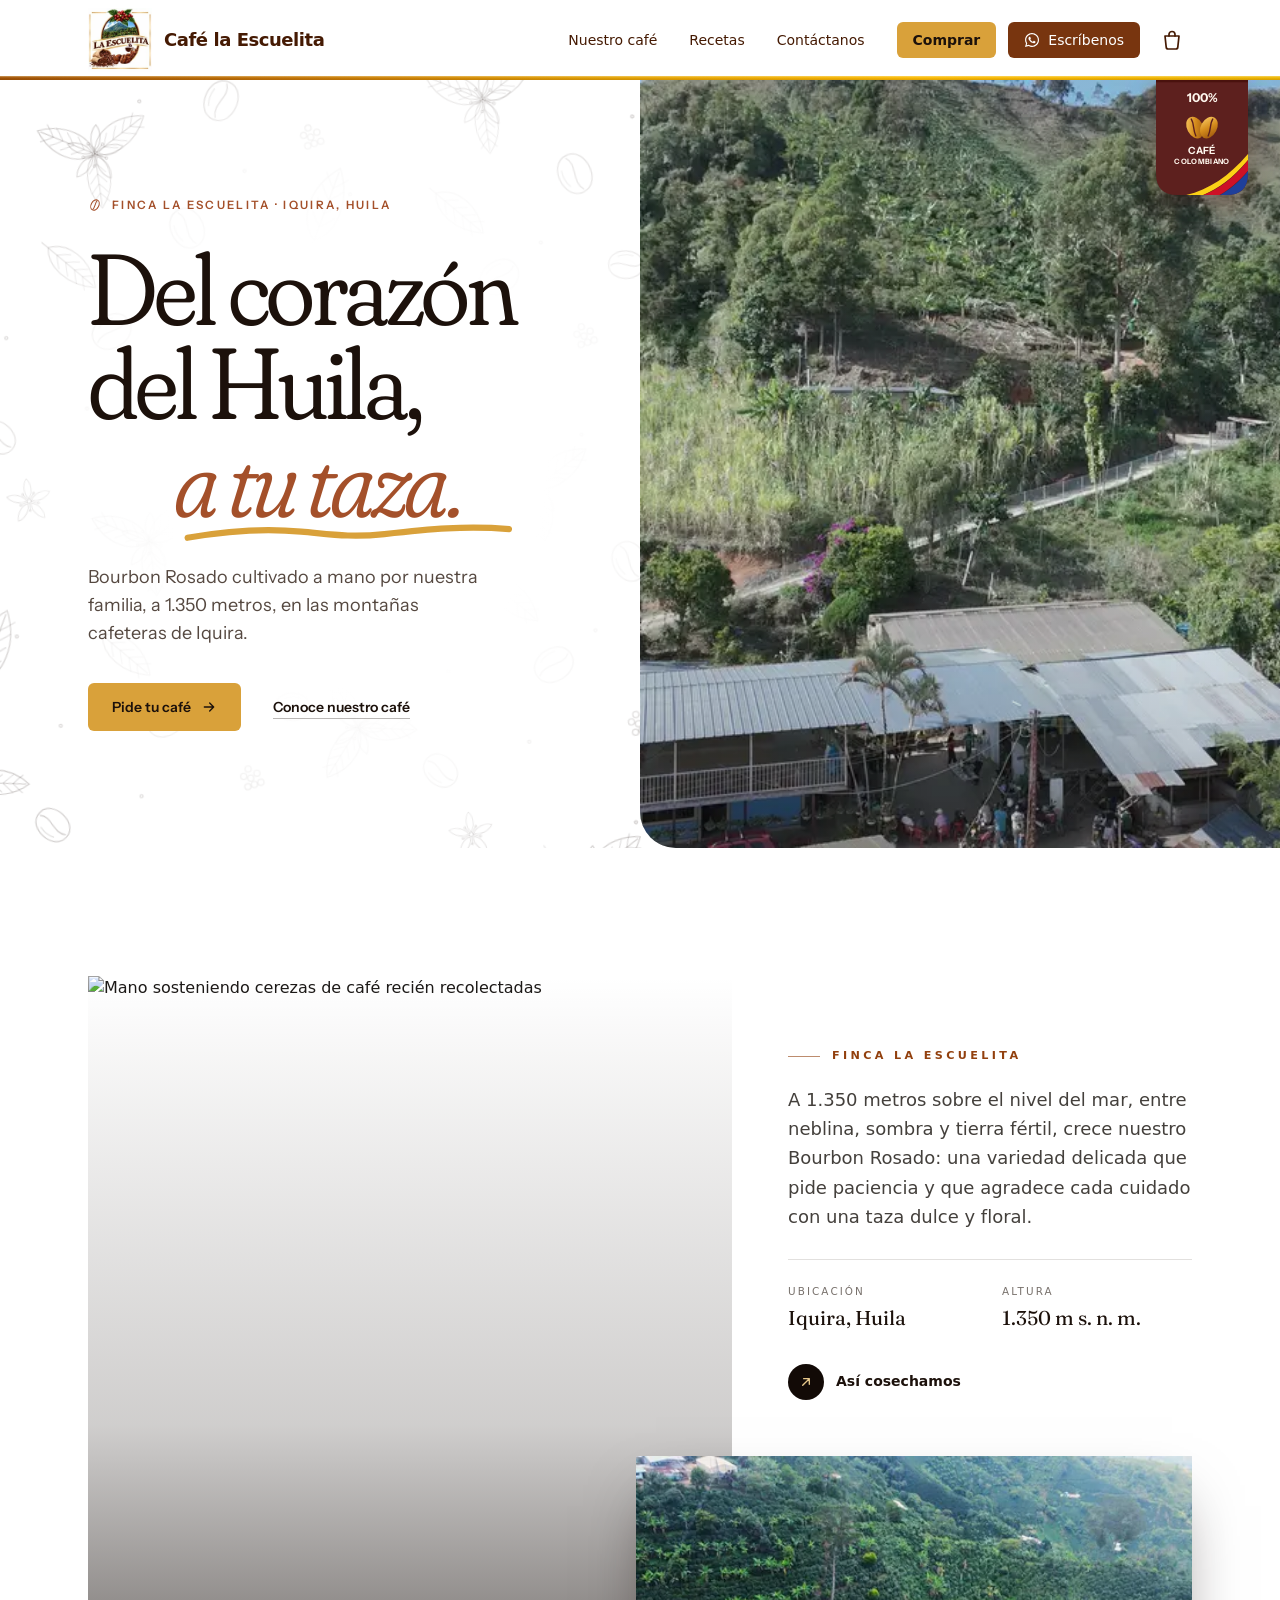
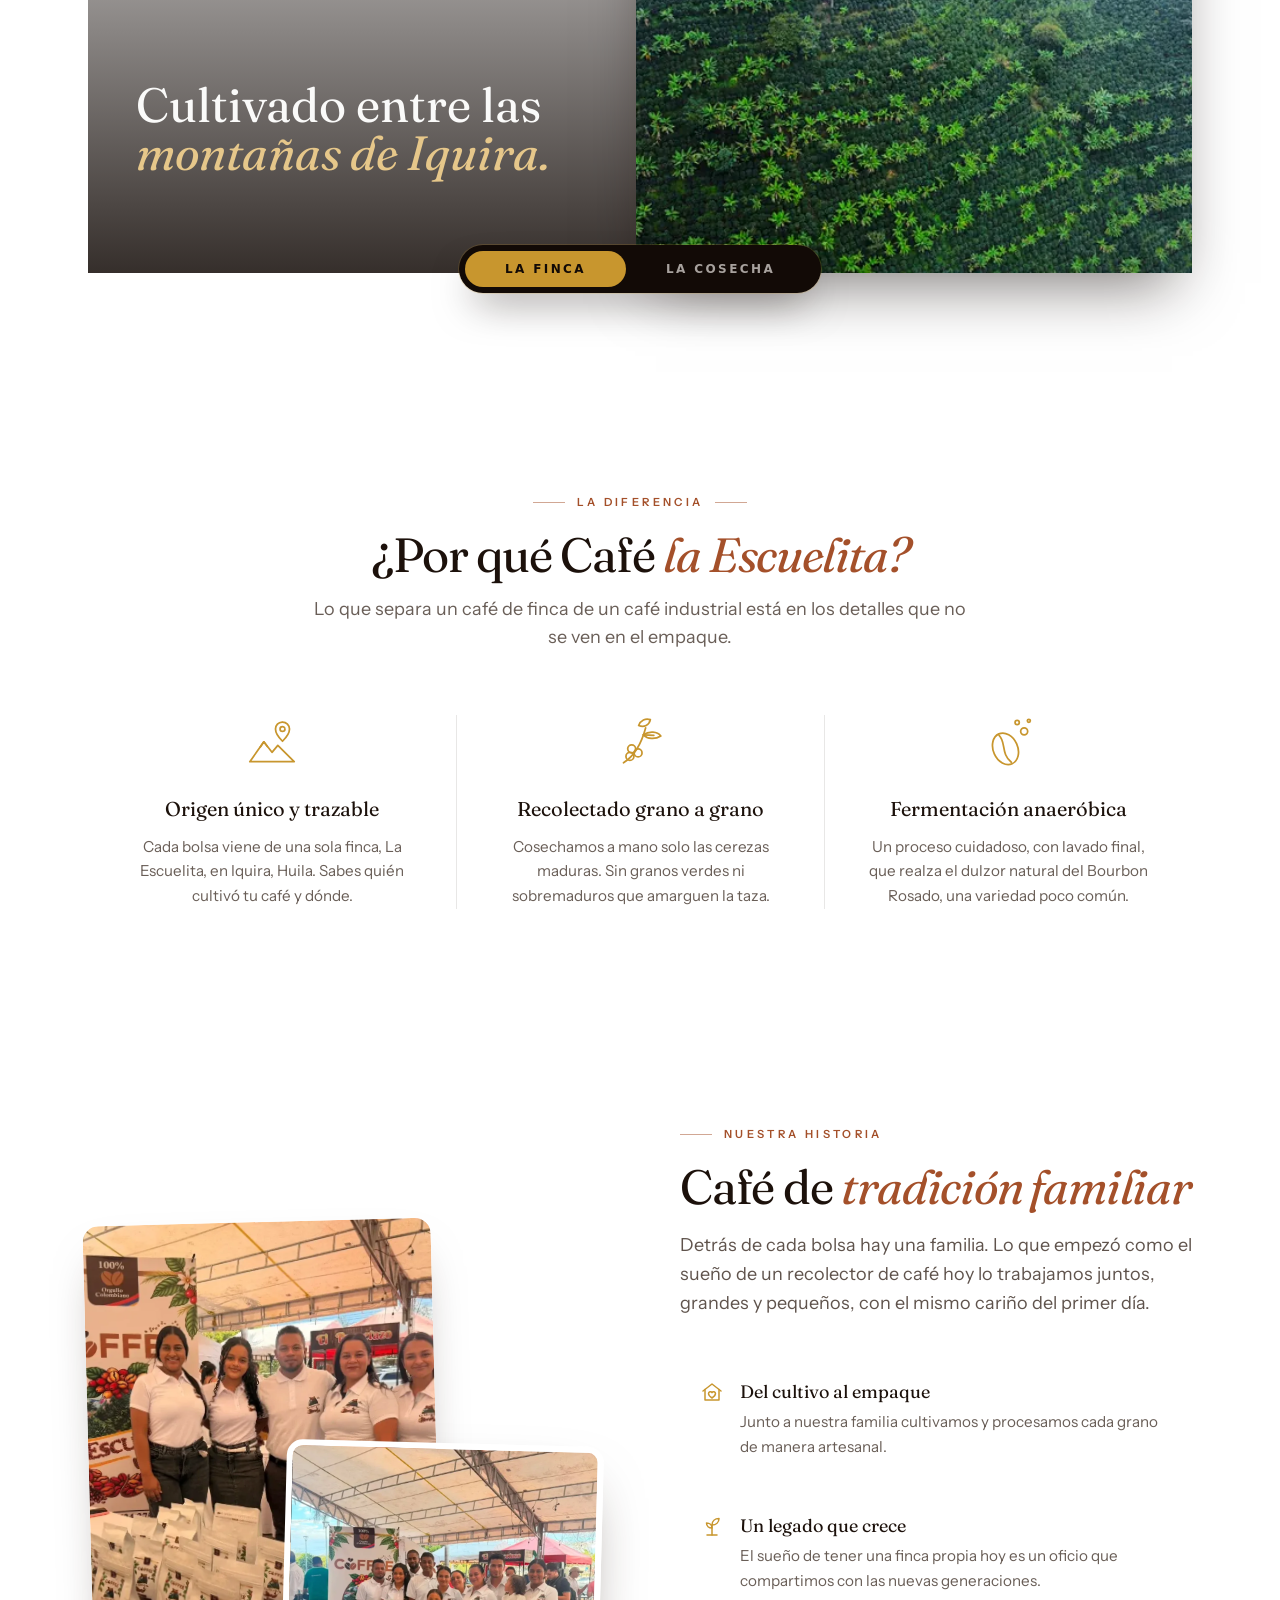
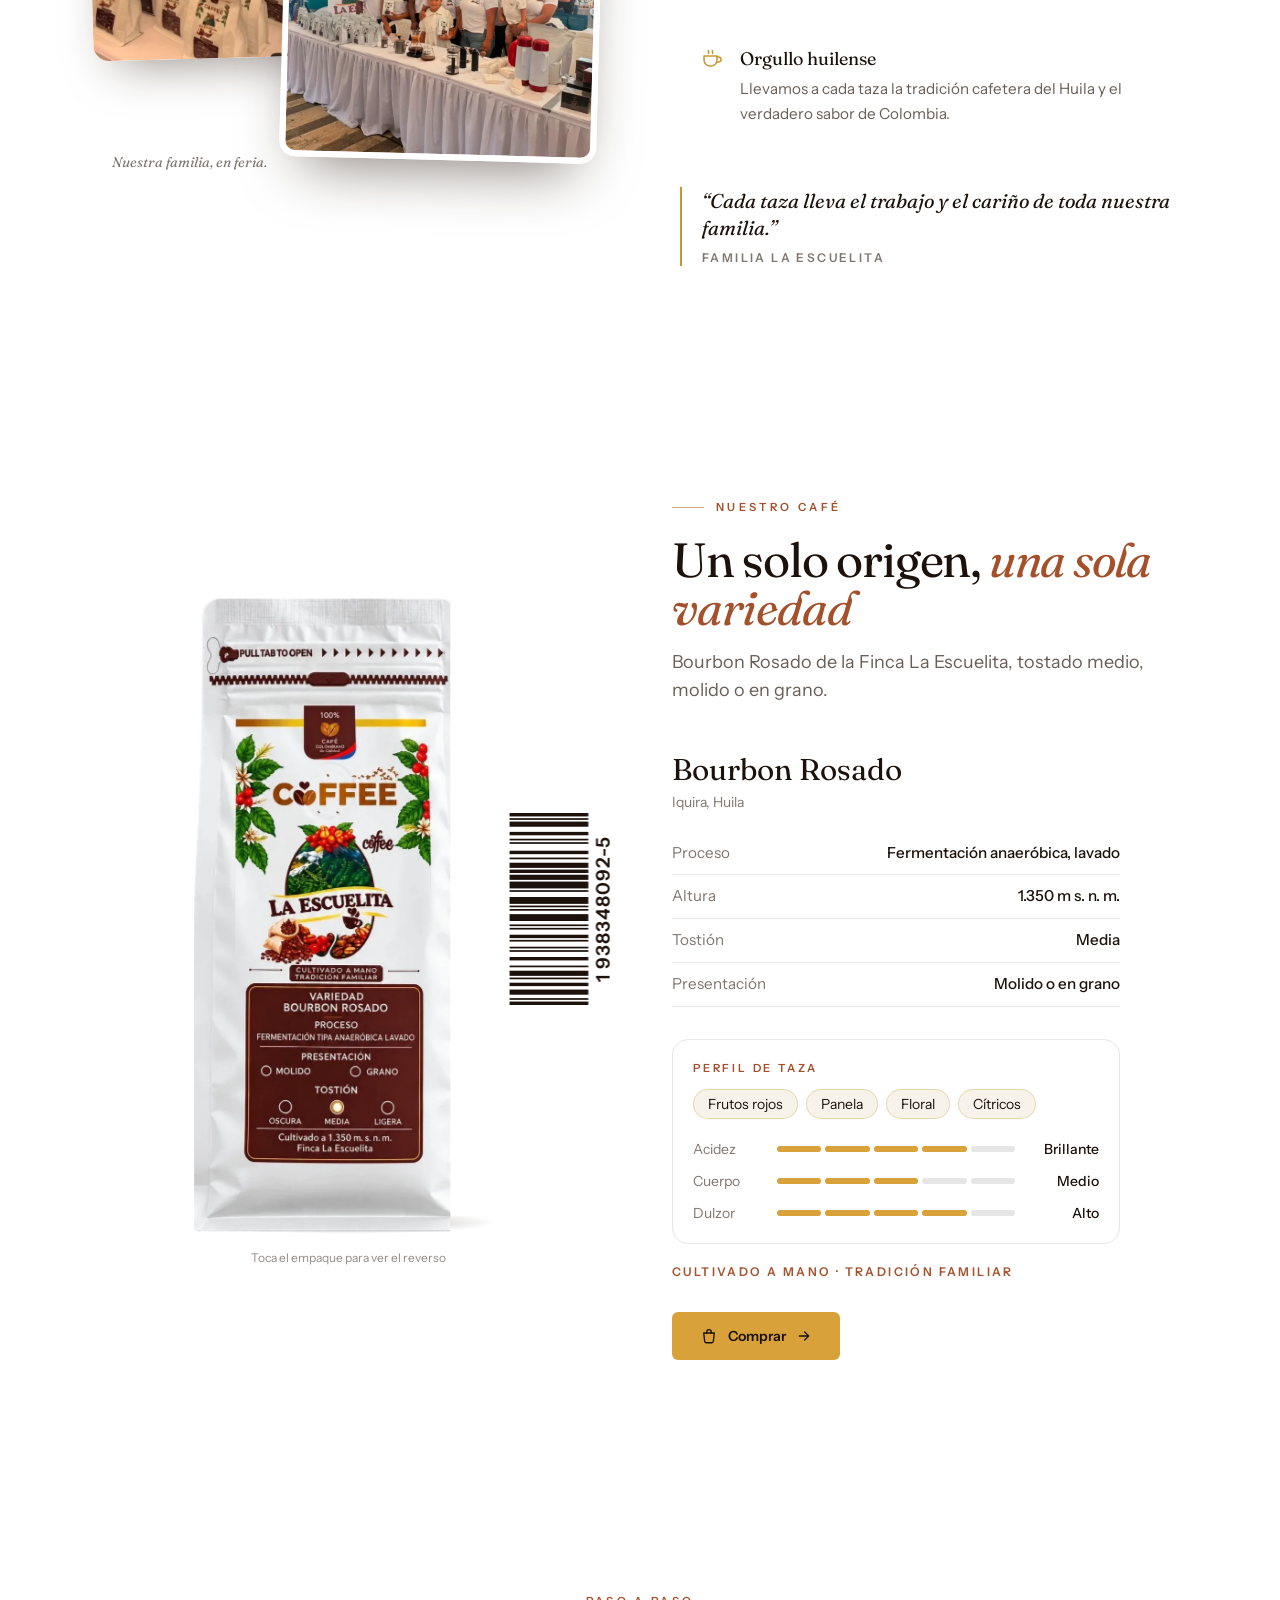
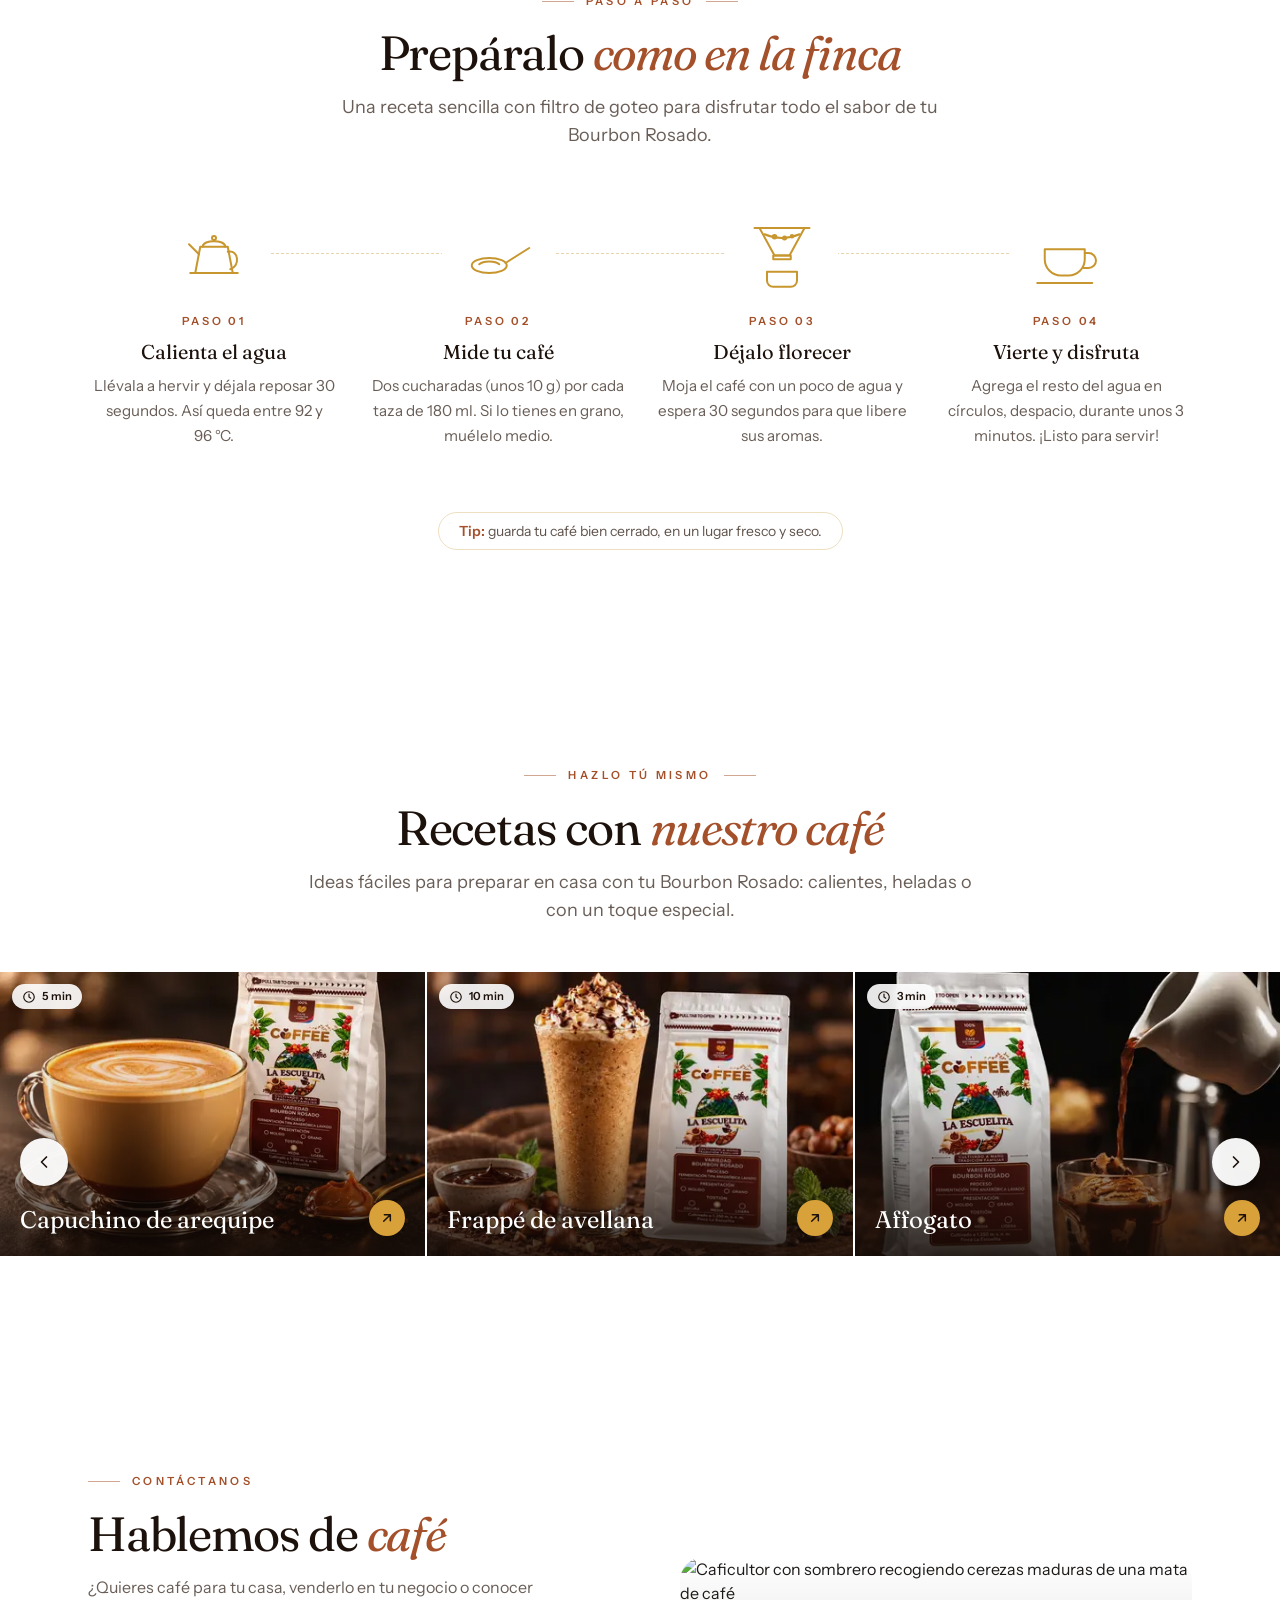
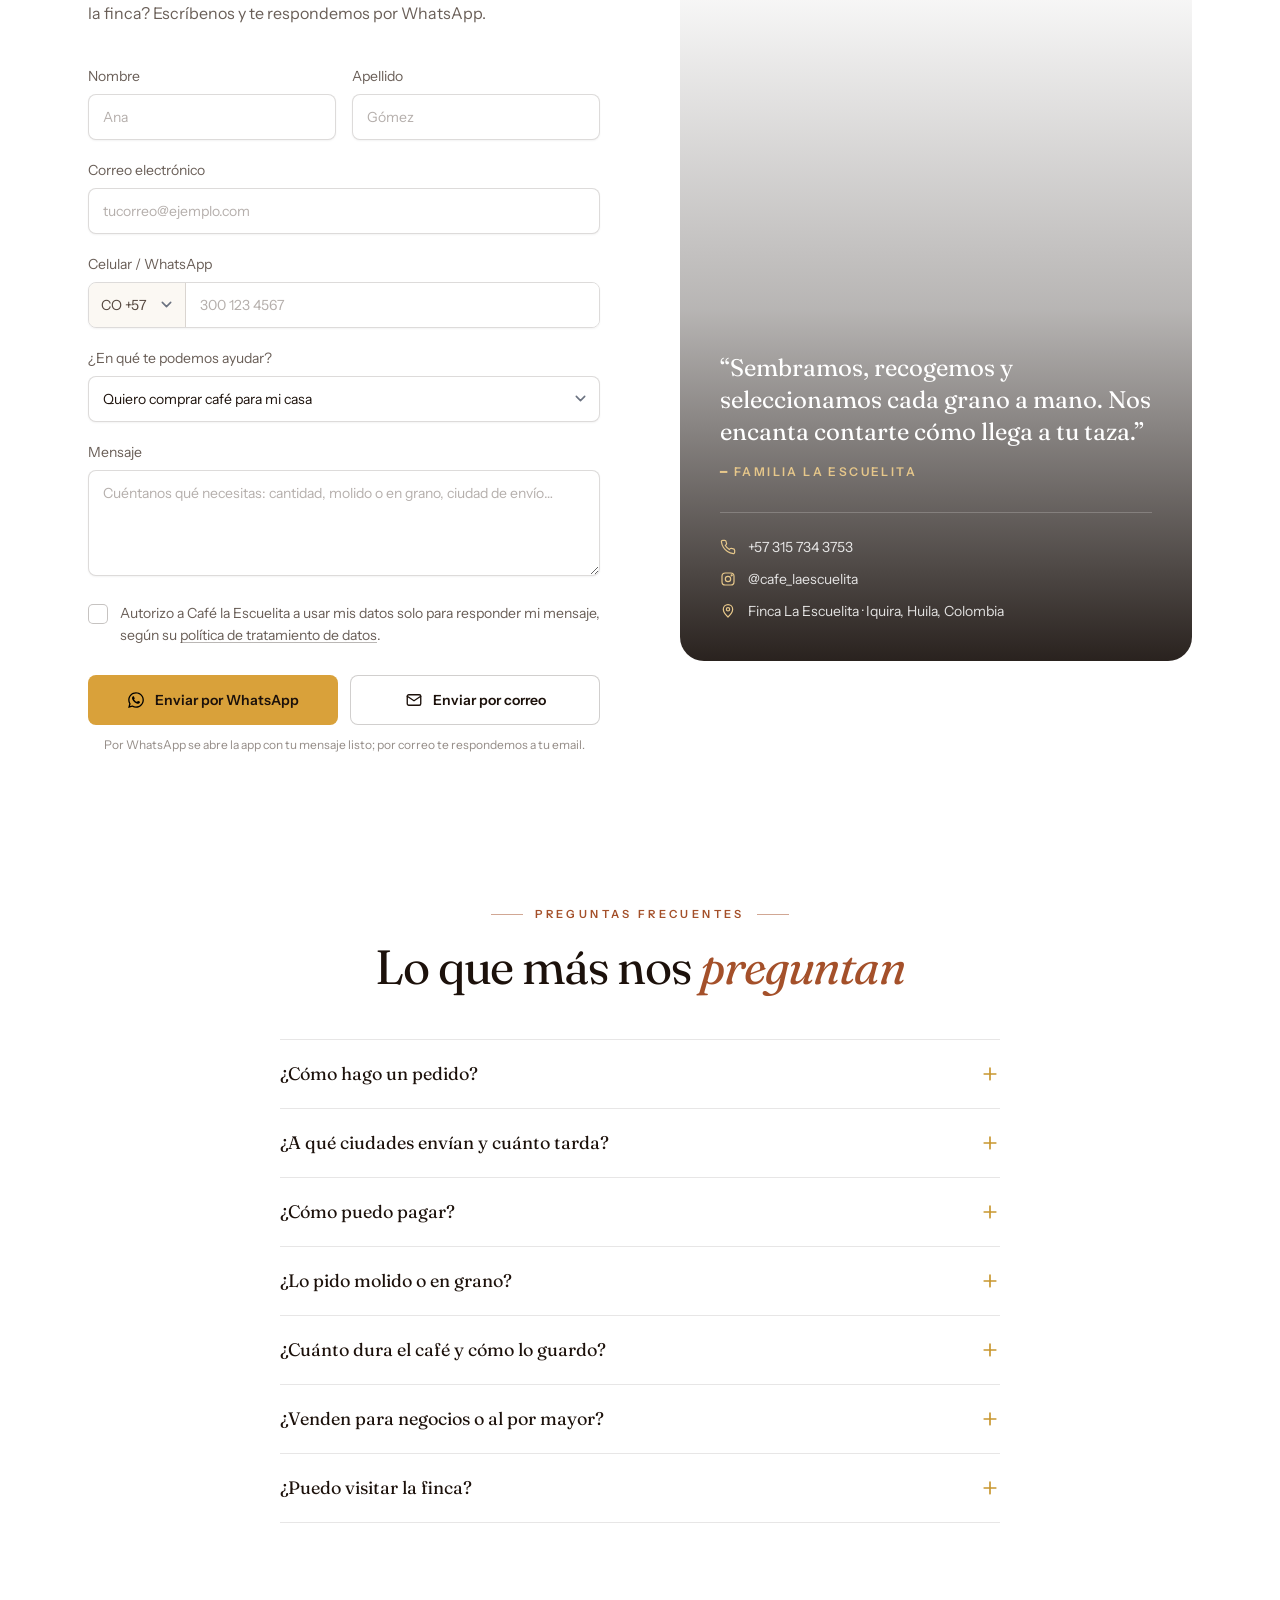
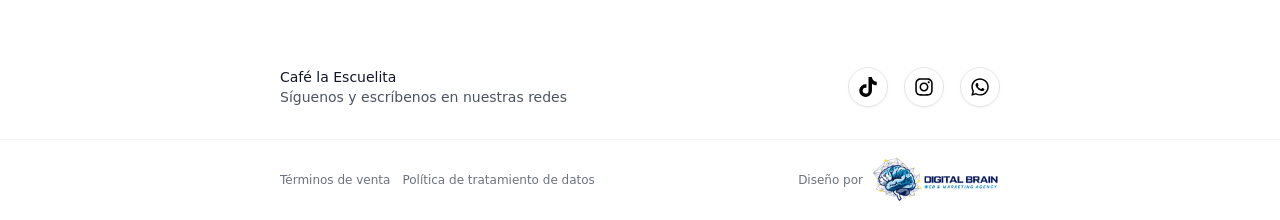
==== commit f05e80fc: "feat: carrusel de recetas con avance automático sutil y arrastre táctil Co-Authored-By: Claude Opus " ====
--- a/plantilla la escuelita/public/index.html
+++ b/plantilla la escuelita/public/index.html
@@ -26,7 +26,7 @@
     <meta name="twitter:card" content="summary_large_image" />
 
     <!-- CSS compilado con Tailwind (fuente: src/estilos.css → python construir.py) -->
-    <link rel="stylesheet" href="./assets/css/estilos.css?v=3a7af548ba" />
+    <link rel="stylesheet" href="./assets/css/estilos.css?v=bdeff08b38" />
 
     <link rel="preconnect" href="https://images.unsplash.com" />
     <link rel="preconnect" href="https://fonts.googleapis.com" />
@@ -1562,26 +1562,135 @@
             }));
         })();
 
-        // Recetas: flechas del carrusel y ventana de cada receta
+        // Recetas: carrusel sin fin que avanza despacio solo, se arrastra con el dedo o el mouse,
+        // tiene flechas en computador y abre la ventana de cada receta
         (() => {
             const lista = document.getElementById('recetas-lista');
             const ant = document.querySelector('[data-carrusel="ant"]');
             const sig = document.querySelector('[data-carrusel="sig"]');
-            const actualizar = () => {
-                ant.disabled = lista.scrollLeft < 4;
-                sig.disabled = lista.scrollLeft + lista.clientWidth > lista.scrollWidth - 4;
+            const VELOCIDAD = 28; // píxeles por segundo
+            const ESPERA = 3500;  // ms quieto tras tocarlo antes de volver a avanzar
+
+            // Copia de las tarjetas al final: al llegar a ellas se salta al inicio sin que se note.
+            // Las copias se pueden tocar, pero los lectores de pantalla y el tabulador las ignoran.
+            const originales = [...lista.children];
+            originales.forEach(li => {
+                const copia = li.cloneNode(true);
+                copia.setAttribute('aria-hidden', 'true');
+                copia.querySelector('button').tabIndex = -1;
+                lista.append(copia);
+            });
+            const anchoSet = () => lista.children[originales.length].offsetLeft - originales[0].offsetLeft;
+            const saltar = x => {
+                lista.style.scrollBehavior = 'auto';
+                lista.scrollLeft = x;
+                lista.style.scrollBehavior = '';
             };
+            const envolver = () => {
+                const set = anchoSet();
+                if (lista.scrollLeft >= set) saltar(lista.scrollLeft - set);
+            };
+
+            // Avance automático
+            const quieto = matchMedia('(prefers-reduced-motion: reduce)').matches;
+            let enPantalla = false, pausas = new Set(), reanudar, cuadro, ultimo, pos;
+            const paso = t => {
+                const dt = Math.min(t - ultimo, 64) / 1000;
+                ultimo = t;
+                pos += VELOCIDAD * dt;
+                const set = anchoSet();
+                if (pos >= set) pos -= set;
+                lista.scrollLeft = pos;
+                cuadro = requestAnimationFrame(paso);
+            };
+            const revisar = () => {
+                const andar = !quieto && enPantalla && !pausas.size && !document.hidden;
+                if (andar && !cuadro) {
+                    lista.classList.add('avanzando');
+                    pos = lista.scrollLeft;
+                    ultimo = performance.now();
+                    cuadro = requestAnimationFrame(paso);
+                } else if (!andar && cuadro) {
+                    cancelAnimationFrame(cuadro);
+                    cuadro = null;
+                    lista.classList.remove('avanzando');
+                }
+            };
+            const pausar = motivo => { clearTimeout(reanudar); pausas.add(motivo); revisar(); };
+            const soltar = (motivo, ms = 0) => {
+                clearTimeout(reanudar);
+                reanudar = setTimeout(() => { pausas.delete(motivo); revisar(); }, ms);
+            };
+
+            new IntersectionObserver(([e]) => { enPantalla = e.isIntersecting; revisar(); }).observe(lista);
+            document.addEventListener('visibilitychange', revisar);
+            lista.addEventListener('touchstart', () => pausar('toque'), { passive: true });
+            lista.addEventListener('touchend', () => soltar('toque', ESPERA), { passive: true });
+            lista.addEventListener('focusin', () => pausar('foco'));
+            lista.addEventListener('focusout', () => soltar('foco'));
+            lista.parentElement.addEventListener('mouseenter', () => pausar('mouse'));
+            lista.parentElement.addEventListener('mouseleave', () => soltar('mouse', 600));
+
+            // Arrastre con mouse (el dedo usa el desplazamiento nativo del navegador)
+            let arrastre = null, arrastro = false;
+            lista.addEventListener('pointerdown', e => {
+                if (e.pointerType !== 'mouse' || e.button !== 0) return;
+                arrastre = { x: e.clientX, inicio: lista.scrollLeft, id: e.pointerId };
+                arrastro = false;
+            });
+            lista.addEventListener('pointermove', e => {
+                if (!arrastre) return;
+                const dx = e.clientX - arrastre.x;
+                if (!arrastro && Math.abs(dx) > 6) {
+                    arrastro = true;
+                    lista.classList.add('arrastrando');
+                    lista.setPointerCapture(arrastre.id);
+                }
+                if (arrastro) {
+                    let x = arrastre.inicio - dx;
+                    const set = anchoSet();
+                    if (x < 0) { x += set; arrastre.inicio += set; }
+                    else if (x >= set) { x -= set; arrastre.inicio -= set; }
+                    lista.scrollLeft = x;
+                }
+            });
+            const terminar = () => {
+                if (!arrastre) return;
+                arrastre = null;
+                lista.classList.remove('arrastrando');
+            };
+            lista.addEventListener('pointerup', terminar);
+            lista.addEventListener('pointercancel', terminar);
+            lista.addEventListener('dragstart', e => e.preventDefault());
+            // Si fue un arrastre, no abrir la receta al soltar
+            lista.addEventListener('click', e => {
+                if (arrastro) { e.preventDefault(); e.stopPropagation(); arrastro = false; }
+            }, true);
+
+            // Al terminar de deslizar (dedo, flechas o inercia), si quedó en las copias vuelve al original
+            let fin;
+            lista.addEventListener('scroll', () => {
+                if (cuadro || arrastre) return;
+                clearTimeout(fin);
+                fin = setTimeout(envolver, 160);
+            }, { passive: true });
+
+            // Flechas
             const mover = dir => {
+                pausar('flecha');
                 const tarjeta = lista.querySelector('li');
-                const paso = tarjeta.offsetWidth + parseFloat(getComputedStyle(lista).columnGap);
-                const visibles = Math.max(1, Math.floor((lista.clientWidth + 1) / paso));
-                lista.scrollBy({ left: dir * paso * visibles });
+                const ancho = tarjeta.offsetWidth + parseFloat(getComputedStyle(lista).columnGap);
+                const visibles = Math.max(1, Math.floor((lista.clientWidth + 1) / ancho));
+                if (dir < 0 && lista.scrollLeft < ancho * visibles) saltar(lista.scrollLeft + anchoSet());
+                lista.scrollBy({ left: dir * ancho * visibles });
+                soltar('flecha', ESPERA);
             };
             ant.addEventListener('click', () => mover(-1));
             sig.addEventListener('click', () => mover(1));
-            lista.addEventListener('scroll', actualizar, { passive: true });
-            addEventListener('resize', actualizar);
-            actualizar();
+
+            // Quieto mientras hay una receta abierta
+            document.querySelectorAll('dialog.receta').forEach(d => d.addEventListener('close', () => soltar('receta', ESPERA)));
+            document.querySelectorAll('[data-receta]').forEach(btn => btn.addEventListener('click', () => pausar('receta')));
 
             document.querySelectorAll('[data-receta]').forEach(btn => btn.addEventListener('click', () => {
                 document.getElementById(btn.dataset.receta).showModal();
--- a/plantilla la escuelita/public/assets/css/estilos.css
+++ b/plantilla la escuelita/public/assets/css/estilos.css
@@ -1,2 +1,2 @@
 *,:after,:before{--tw-border-spacing-x:0;--tw-border-spacing-y:0;--tw-translate-x:0;--tw-translate-y:0;--tw-rotate:0;--tw-skew-x:0;--tw-skew-y:0;--tw-scale-x:1;--tw-scale-y:1;--tw-pan-x: ;--tw-pan-y: ;--tw-pinch-zoom: ;--tw-scroll-snap-strictness:proximity;--tw-gradient-from-position: ;--tw-gradient-via-position: ;--tw-gradient-to-position: ;--tw-ordinal: ;--tw-slashed-zero: ;--tw-numeric-figure: ;--tw-numeric-spacing: ;--tw-numeric-fraction: ;--tw-ring-inset: ;--tw-ring-offset-width:0px;--tw-ring-offset-color:#fff;--tw-ring-color:rgba(59,130,246,.5);--tw-ring-offset-shadow:0 0 #0000;--tw-ring-shadow:0 0 #0000;--tw-shadow:0 0 #0000;--tw-shadow-colored:0 0 #0000;--tw-blur: ;--tw-brightness: ;--tw-contrast: ;--tw-grayscale: ;--tw-hue-rotate: ;--tw-invert: ;--tw-saturate: ;--tw-sepia: ;--tw-drop-shadow: ;--tw-backdrop-blur: ;--tw-backdrop-brightness: ;--tw-backdrop-contrast: ;--tw-backdrop-grayscale: ;--tw-backdrop-hue-rotate: ;--tw-backdrop-invert: ;--tw-backdrop-opacity: ;--tw-backdrop-saturate: ;--tw-backdrop-sepia: ;--tw-contain-size: ;--tw-contain-layout: ;--tw-contain-paint: ;--tw-contain-style: }::backdrop{--tw-border-spacing-x:0;--tw-border-spacing-y:0;--tw-translate-x:0;--tw-translate-y:0;--tw-rotate:0;--tw-skew-x:0;--tw-skew-y:0;--tw-scale-x:1;--tw-scale-y:1;--tw-pan-x: ;--tw-pan-y: ;--tw-pinch-zoom: ;--tw-scroll-snap-strictness:proximity;--tw-gradient-from-position: ;--tw-gradient-via-position: ;--tw-gradient-to-position: ;--tw-ordinal: ;--tw-slashed-zero: ;--tw-numeric-figure: ;--tw-numeric-spacing: ;--tw-numeric-fraction: ;--tw-ring-inset: ;--tw-ring-offset-width:0px;--tw-ring-offset-color:#fff;--tw-ring-color:rgba(59,130,246,.5);--tw-ring-offset-shadow:0 0 #0000;--tw-ring-shadow:0 0 #0000;--tw-shadow:0 0 #0000;--tw-shadow-colored:0 0 #0000;--tw-blur: ;--tw-brightness: ;--tw-contrast: ;--tw-grayscale: ;--tw-hue-rotate: ;--tw-invert: ;--tw-saturate: ;--tw-sepia: ;--tw-drop-shadow: ;--tw-backdrop-blur: ;--tw-backdrop-brightness: ;--tw-backdrop-contrast: ;--tw-backdrop-grayscale: ;--tw-backdrop-hue-rotate: ;--tw-backdrop-invert: ;--tw-backdrop-opacity: ;--tw-backdrop-saturate: ;--tw-backdrop-sepia: ;--tw-contain-size: ;--tw-contain-layout: ;--tw-contain-paint: ;--tw-contain-style: }
-/*! tailwindcss v3.4.17 | MIT License | https://tailwindcss.com*/*,:after,:before{border:0 solid #e5e7eb;box-sizing:border-box}:after,:before{--tw-content:""}:host,html{line-height:1.5;-webkit-text-size-adjust:100%;font-family:ui-sans-serif,system-ui,sans-serif,Apple Color Emoji,Segoe UI Emoji,Segoe UI Symbol,Noto Color Emoji;font-feature-settings:normal;font-variation-settings:normal;-moz-tab-size:4;-o-tab-size:4;tab-size:4;-webkit-tap-highlight-color:transparent}body{line-height:inherit;margin:0}hr{border-top-width:1px;color:inherit;height:0}abbr:where([title]){-webkit-text-decoration:underline dotted;text-decoration:underline dotted}h1,h2,h3,h4,h5,h6{font-size:inherit;font-weight:inherit}a{color:inherit;text-decoration:inherit}b,strong{font-weight:bolder}code,kbd,pre,samp{font-family:ui-monospace,SFMono-Regular,Menlo,Monaco,Consolas,Liberation Mono,Courier New,monospace;font-feature-settings:normal;font-size:1em;font-variation-settings:normal}small{font-size:80%}sub,sup{font-size:75%;line-height:0;position:relative;vertical-align:baseline}sub{bottom:-.25em}sup{top:-.5em}table{border-collapse:collapse;border-color:inherit;text-indent:0}button,input,optgroup,select,textarea{color:inherit;font-family:inherit;font-feature-settings:inherit;font-size:100%;font-variation-settings:inherit;font-weight:inherit;letter-spacing:inherit;line-height:inherit;margin:0;padding:0}button,select{text-transform:none}button,input:where([type=button]),input:where([type=reset]),input:where([type=submit]){-webkit-appearance:button;background-color:transparent;background-image:none}:-moz-focusring{outline:auto}:-moz-ui-invalid{box-shadow:none}progress{vertical-align:baseline}::-webkit-inner-spin-button,::-webkit-outer-spin-button{height:auto}[type=search]{-webkit-appearance:textfield;outline-offset:-2px}::-webkit-search-decoration{-webkit-appearance:none}::-webkit-file-upload-button{-webkit-appearance:button;font:inherit}summary{display:list-item}blockquote,dd,dl,figure,h1,h2,h3,h4,h5,h6,hr,p,pre{margin:0}fieldset{margin:0}fieldset,legend{padding:0}menu,ol,ul{list-style:none;margin:0;padding:0}dialog{padding:0}textarea{resize:vertical}input::-moz-placeholder,textarea::-moz-placeholder{color:#9ca3af;opacity:1}input::placeholder,textarea::placeholder{color:#9ca3af;opacity:1}[role=button],button{cursor:pointer}:disabled{cursor:default}audio,canvas,embed,iframe,img,object,svg,video{display:block;vertical-align:middle}img,video{height:auto;max-width:100%}[hidden]:where(:not([hidden=until-found])){display:none}[multiple],[type=date],[type=datetime-local],[type=email],[type=month],[type=number],[type=password],[type=search],[type=tel],[type=text],[type=time],[type=url],[type=week],input:where(:not([type])),select,textarea{-webkit-appearance:none;-moz-appearance:none;appearance:none;background-color:#fff;border-color:#6b7280;border-radius:0;border-width:1px;font-size:1rem;line-height:1.5rem;padding:.5rem .75rem;--tw-shadow:0 0 #0000}[multiple]:focus,[type=date]:focus,[type=datetime-local]:focus,[type=email]:focus,[type=month]:focus,[type=number]:focus,[type=password]:focus,[type=search]:focus,[type=tel]:focus,[type=text]:focus,[type=time]:focus,[type=url]:focus,[type=week]:focus,input:where(:not([type])):focus,select:focus,textarea:focus{outline:2px solid transparent;outline-offset:2px;--tw-ring-inset:var(--tw-empty,/*!*/ /*!*/);--tw-ring-offset-width:0px;--tw-ring-offset-color:#fff;--tw-ring-color:#2563eb;--tw-ring-offset-shadow:var(--tw-ring-inset) 0 0 0 var(--tw-ring-offset-width) var(--tw-ring-offset-color);--tw-ring-shadow:var(--tw-ring-inset) 0 0 0 calc(1px + var(--tw-ring-offset-width)) var(--tw-ring-color);border-color:#2563eb;box-shadow:var(--tw-ring-offset-shadow),var(--tw-ring-shadow),var(--tw-shadow)}input::-moz-placeholder,textarea::-moz-placeholder{color:#6b7280;opacity:1}input::placeholder,textarea::placeholder{color:#6b7280;opacity:1}::-webkit-datetime-edit-fields-wrapper{padding:0}::-webkit-date-and-time-value{min-height:1.5em;text-align:inherit}::-webkit-datetime-edit{display:inline-flex}::-webkit-datetime-edit,::-webkit-datetime-edit-day-field,::-webkit-datetime-edit-hour-field,::-webkit-datetime-edit-meridiem-field,::-webkit-datetime-edit-millisecond-field,::-webkit-datetime-edit-minute-field,::-webkit-datetime-edit-month-field,::-webkit-datetime-edit-second-field,::-webkit-datetime-edit-year-field{padding-bottom:0;padding-top:0}select{background-image:url("data:image/svg+xml;charset=utf-8,%3Csvg xmlns='http://www.w3.org/2000/svg' fill='none' viewBox='0 0 20 20'%3E%3Cpath stroke='%236b7280' stroke-linecap='round' stroke-linejoin='round' stroke-width='1.5' d='m6 8 4 4 4-4'/%3E%3C/svg%3E");background-position:right .5rem center;background-repeat:no-repeat;background-size:1.5em 1.5em;padding-right:2.5rem;-webkit-print-color-adjust:exact;print-color-adjust:exact}[multiple],[size]:where(select:not([size="1"])){background-image:none;background-position:0 0;background-repeat:unset;background-size:initial;padding-right:.75rem;-webkit-print-color-adjust:unset;print-color-adjust:unset}[type=checkbox],[type=radio]{-webkit-appearance:none;-moz-appearance:none;appearance:none;background-color:#fff;background-origin:border-box;border-color:#6b7280;border-width:1px;color:#2563eb;display:inline-block;flex-shrink:0;height:1rem;padding:0;-webkit-print-color-adjust:exact;print-color-adjust:exact;-webkit-user-select:none;-moz-user-select:none;user-select:none;vertical-align:middle;width:1rem;--tw-shadow:0 0 #0000}[type=checkbox]{border-radius:0}[type=radio]{border-radius:100%}[type=checkbox]:focus,[type=radio]:focus{outline:2px solid transparent;outline-offset:2px;--tw-ring-inset:var(--tw-empty,/*!*/ /*!*/);--tw-ring-offset-width:2px;--tw-ring-offset-color:#fff;--tw-ring-color:#2563eb;--tw-ring-offset-shadow:var(--tw-ring-inset) 0 0 0 var(--tw-ring-offset-width) var(--tw-ring-offset-color);--tw-ring-shadow:var(--tw-ring-inset) 0 0 0 calc(2px + var(--tw-ring-offset-width)) var(--tw-ring-color);box-shadow:var(--tw-ring-offset-shadow),var(--tw-ring-shadow),var(--tw-shadow)}[type=checkbox]:checked,[type=radio]:checked{background-color:currentColor;background-position:50%;background-repeat:no-repeat;background-size:100% 100%;border-color:transparent}[type=checkbox]:checked{background-image:url("data:image/svg+xml;charset=utf-8,%3Csvg xmlns='http://www.w3.org/2000/svg' fill='%23fff' viewBox='0 0 16 16'%3E%3Cpath d='M12.207 4.793a1 1 0 0 1 0 1.414l-5 5a1 1 0 0 1-1.414 0l-2-2a1 1 0 0 1 1.414-1.414L6.5 9.086l4.293-4.293a1 1 0 0 1 1.414 0'/%3E%3C/svg%3E")}@media (forced-colors:active) {[type=checkbox]:checked{-webkit-appearance:auto;-moz-appearance:auto;appearance:auto}}[type=radio]:checked{background-image:url("data:image/svg+xml;charset=utf-8,%3Csvg xmlns='http://www.w3.org/2000/svg' fill='%23fff' viewBox='0 0 16 16'%3E%3Ccircle cx='8' cy='8' r='3'/%3E%3C/svg%3E")}@media (forced-colors:active) {[type=radio]:checked{-webkit-appearance:auto;-moz-appearance:auto;appearance:auto}}[type=checkbox]:checked:focus,[type=checkbox]:checked:hover,[type=radio]:checked:focus,[type=radio]:checked:hover{background-color:currentColor;border-color:transparent}[type=checkbox]:indeterminate{background-color:currentColor;background-image:url("data:image/svg+xml;charset=utf-8,%3Csvg xmlns='http://www.w3.org/2000/svg' fill='none' viewBox='0 0 16 16'%3E%3Cpath stroke='%23fff' stroke-linecap='round' stroke-linejoin='round' stroke-width='2' d='M4 8h8'/%3E%3C/svg%3E");background-position:50%;background-repeat:no-repeat;background-size:100% 100%;border-color:transparent}@media (forced-colors:active) {[type=checkbox]:indeterminate{-webkit-appearance:auto;-moz-appearance:auto;appearance:auto}}[type=checkbox]:indeterminate:focus,[type=checkbox]:indeterminate:hover{background-color:currentColor;border-color:transparent}[type=file]{background:unset;border-color:inherit;border-radius:0;border-width:0;font-size:unset;line-height:inherit;padding:0}[type=file]:focus{outline:1px solid ButtonText;outline:1px auto -webkit-focus-ring-color}[hidden]{display:none!important}.pregunta summary{list-style:none}.pregunta summary::-webkit-details-marker{display:none}.pregunta[open] .mas{transform:rotate(45deg)}.pregunta a{color:#a4502a;text-decoration:underline;text-underline-offset:3px}.legal>*+*{margin-top:1rem}.legal h2{color:#1c110b;font-family:Fraunces,Georgia,serif;font-size:1.45rem;line-height:1.3;margin-top:2.75rem}.legal ul{list-style:disc;padding-left:1.25rem}.legal li+li{margin-top:.45rem}.legal li::marker{color:#c8962e}.legal strong{color:#1c110b;font-weight:600}.legal a{color:#a4502a;text-decoration:underline;text-underline-offset:3px}@keyframes subir{0%{opacity:0;transform:translateY(14px)}to{opacity:1;transform:none}}.aparecer{animation:subir .8s cubic-bezier(.2,.7,.2,1) forwards;opacity:0}.retraso-1{animation-delay:.1s}.retraso-2{animation-delay:.2s}.retraso-3{animation-delay:.3s}.retraso-4{animation-delay:.45s}.titular{font-variation-settings:"SOFT" 100,"WONK" 1}.velo-texto:before{background:radial-gradient(ellipse 60% 55% at 55% 50%,#fff 45%,hsla(0,0%,100%,.85) 65%,hsla(0,0%,100%,0) 100%);content:"";inset:-4rem -2rem;pointer-events:none;position:absolute;z-index:-1}.paso-burbuja,.paso-gota,.paso-grano,.paso-vapor{transform-box:fill-box;transform-origin:50% 50%}@keyframes paso-vapor{0%{opacity:0;transform:translateY(4px)}40%{opacity:1}to{opacity:0;transform:translateY(-7px)}}.paso-vapor{animation:paso-vapor 2.6s ease-out infinite;opacity:0}@keyframes paso-grano{0%{opacity:0;transform:translateY(-6px) rotate(0)}15%{opacity:1}65%{opacity:1;transform:translateY(24px) rotate(40deg)}80%,to{opacity:0;transform:translateY(26px) rotate(40deg)}}.paso-grano{animation:paso-grano 2.4s cubic-bezier(.55,0,.8,.6) infinite;opacity:0}@keyframes paso-gota{0%{opacity:0;transform:translateY(-3px) scale(.6)}20%{opacity:1;transform:translateY(0) scale(1)}75%{opacity:1;transform:translateY(7px)}to{opacity:0;transform:translateY(9px)}}.paso-gota{animation:paso-gota 1.2s ease-in infinite;opacity:0}@keyframes paso-burbuja{0%,to{opacity:.3;transform:scale(.4)}50%{opacity:1;transform:scale(1.3)}}.paso-burbuja{animation:paso-burbuja 2s ease-in-out infinite}.paso svg{transition:transform .5s cubic-bezier(.2,.7,.2,1)}.paso:hover svg{transform:translateY(-4px)}.escena-3d{--w:12rem;--d:calc(var(--w)*0.36);padding:1.5rem 3rem 0;perspective:1400px;position:relative}@media (min-width:768px){.escena-3d{--w:15.5rem}}.bolsa-3d{border-radius:1rem;cursor:pointer;display:block;transform-style:preserve-3d;-webkit-tap-highlight-color:transparent}.bolsa-3d:focus{outline:none}.bolsa-3d:focus-visible:not([data-puntero]){outline:2px solid #c8962e;outline-offset:12px}.bolsa-3d .giro,.bolsa-3d .volteo{display:block;transform-style:preserve-3d}.bolsa-3d .giro{animation:girar-bolsa 9s ease-in-out infinite}.bolsa-3d .volteo{aspect-ratio:560/1385;position:relative;transition:transform 1.1s cubic-bezier(.3,.7,.2,1);width:var(--w)}.bolsa-3d[aria-pressed=true] .volteo{transform:rotateY(180deg)}.bolsa-3d .cara{backface-visibility:hidden;-webkit-backface-visibility:hidden;inset:0;position:absolute}.bolsa-3d .cara img{height:100%;-o-object-fit:fill;object-fit:fill;width:100%}.bolsa-3d .cara-frente{transform:translateZ(calc(var(--d)/2))}.bolsa-3d .cara-reverso{transform:rotateY(180deg) translateZ(calc(var(--d)/2))}.bolsa-3d .cara:after{animation:brillo-bolsa 9s ease-in-out infinite;background:linear-gradient(100deg,rgba(30,15,5,.14),transparent 28%,hsla(0,0%,100%,.5) 47%,transparent 62%,rgba(30,15,5,.16));background-size:240% 100%;content:"";inset:0;-webkit-mask:var(--mascara) center /100% 100% no-repeat;mask:var(--mascara) center /100% 100% no-repeat;pointer-events:none;position:absolute}.bolsa-3d .costado{backface-visibility:hidden;-webkit-backface-visibility:hidden;background:linear-gradient(90deg,#d3cec6,#ebe8e2 38%,#f6f4f0 50%,#e4e0d9 62%,#cdc7be);bottom:0;clip-path:polygon(50% .8%,100% 9%,100% 99.2%,96% 100%,4% 100%,0 99.2%,0 9%);left:50%;margin-left:calc(var(--d)/-2);position:absolute;top:0;width:var(--d)}.bolsa-3d .costado svg{height:100%;inset:0;position:absolute;width:100%}.bolsa-3d .costado path{fill:none;stroke:rgba(90,75,60,.28);stroke-width:1;vector-effect:non-scaling-stroke}.bolsa-3d .costado:after{animation:luz-fuelle 9s ease-in-out infinite;background:#2a1a10;content:"";inset:0;position:absolute}.bolsa-3d .costado-der{transform:rotateY(90deg) translateZ(calc(var(--w)/2 - 1px))}.bolsa-3d .costado-izq{transform:rotateY(-90deg) translateZ(calc(var(--w)/2 - 1px))}.bolsa-3d .costado-der:after{animation-direction:reverse}@keyframes luz-fuelle{0%,to{opacity:.02}50%{opacity:.2}}.sombra-3d{animation:sombra-bolsa 9s ease-in-out infinite;background:radial-gradient(closest-side,rgba(42,26,16,.35),transparent);border-radius:50%;display:block;height:1.4rem;margin:-.6rem auto 0;width:calc(var(--w)*1.2)}@keyframes girar-bolsa{0%,to{transform:rotateY(-24deg) rotateX(3deg) translateY(0)}50%{transform:rotateY(24deg) rotateX(1deg) translateY(-6px)}}@keyframes brillo-bolsa{0%,to{background-position:100% 0}50%{background-position:0 0}}@keyframes sombra-bolsa{0%,to{opacity:.9;transform:translateX(-6%) scaleX(.92)}50%{opacity:.7;transform:translateX(6%) scaleX(.86)}}.franja-dorada{background:linear-gradient(180deg,rgba(255,244,200,.45),rgba(255,244,200,0) 45%,rgba(90,40,0,.18)),linear-gradient(90deg,#a05206,#c27408 22%,#e3a205 48%,#fbbb06 72%,#edb603)}@media (prefers-reduced-motion:reduce){.aparecer{opacity:1}.aparecer,.bolsa-3d .cara:after,.bolsa-3d .costado:after,.bolsa-3d .giro,.sombra-3d{animation:none}.bolsa-3d .giro{transform:rotateY(-16deg)}.paso-burbuja,.paso-gota,.paso-grano,.paso-vapor{animation:none;opacity:1}.paso-grano:not(:first-child){opacity:0}}html{scroll-behavior:smooth}.pestana{color:#a8a29e}.pestana:hover{color:#e6c78a}.pestana[aria-selected=true]{background:#c8962e;color:#120a06}.pestana:focus-visible{outline:2px solid #e6c78a;outline-offset:2px}@keyframes fundido{0%{opacity:0;transform:translateY(10px)}to{opacity:1;transform:none}}.panel[hidden]{display:none!important}.panel:not([hidden]){animation:fundido .6s cubic-bezier(.2,.7,.2,1)}.panel figure{overflow:hidden}.panel .foto{transition:transform 1.2s cubic-bezier(.2,.7,.2,1)}.panel figure:hover .foto{transform:scale(1.04)}@media (prefers-reduced-motion:reduce){.panel:not([hidden]){animation:none}.panel .foto{transition:none}}.revelar.listo .revelar-item{opacity:0;transform:translateY(28px)}.revelar.listo .revelar-item svg>*{stroke-dasharray:1;stroke-dashoffset:1}.revelar.visible .revelar-item{opacity:1;transform:none;transition:opacity .8s cubic-bezier(.2,.7,.2,1),transform .8s cubic-bezier(.2,.7,.2,1);transition-delay:calc(var(--i, 0)*.18s)}.revelar.visible .revelar-item svg>*{stroke-dashoffset:0;transition:stroke-dashoffset 1.6s cubic-bezier(.45,0,.2,1) calc(var(--i, 0)*.18s + .25s)}.llenado{transform-origin:left center}.revelar.listo .nota{opacity:0;transform:translateY(8px) scale(.94)}.revelar.listo .llenado{transform:scaleX(0)}.revelar.listo .valor{opacity:0;transform:translateX(-6px)}.revelar.visible .nota{opacity:1;transform:none;transition:opacity .5s ease,transform .5s cubic-bezier(.2,.7,.2,1);transition-delay:calc(var(--j, 0)*.09s)}.revelar.visible .llenado{transform:scaleX(1);transition:transform .4s cubic-bezier(.3,.7,.3,1);transition-delay:calc(.45s + var(--fila, 0)*.3s + var(--j, 0)*.1s)}.revelar.visible .valor{opacity:1;transform:none;transition:opacity .45s ease,transform .45s ease;transition-delay:calc(.95s + var(--fila, 0)*.3s)}.carrito::backdrop{-webkit-backdrop-filter:blur(2px);backdrop-filter:blur(2px);background:rgba(18,10,6,.5)}.carrito[open]{animation:carrito-entrar .38s cubic-bezier(.2,.7,.2,1)}.carrito[open]::backdrop{animation:fondo-entrar .38s ease}.carrito.cerrando{animation:carrito-salir .26s cubic-bezier(.4,0,1,1) forwards}.carrito.cerrando::backdrop{animation:fondo-salir .26s ease forwards}@keyframes carrito-entrar{0%{transform:translateX(100%)}}@keyframes carrito-salir{to{transform:translateX(100%)}}@keyframes fondo-entrar{0%{opacity:0}}@keyframes fondo-salir{to{opacity:0}}.carrito .vista:not([hidden]){animation:vista-entrar .3s cubic-bezier(.2,.7,.2,1)}@keyframes vista-entrar{0%{opacity:0;transform:translateX(16px)}}.barra-envio{transition:width .5s cubic-bezier(.2,.7,.2,1)}html:has(.carrito[open]){overflow:hidden}@media (prefers-reduced-motion:reduce){.carrito .vista:not([hidden]),.carrito[open],.carrito[open]::backdrop{animation:none}}.sin-barra{scrollbar-width:none}.sin-barra::-webkit-scrollbar{display:none}.receta[open]{animation:fundido .35s cubic-bezier(.2,.7,.2,1)}html:has(.receta[open]){overflow:hidden}@media (prefers-reduced-motion:reduce){.receta[open]{animation:none}#recetas-lista{scroll-behavior:auto}}.sr-only{height:1px;margin:-1px;overflow:hidden;padding:0;position:absolute;width:1px;clip:rect(0,0,0,0);border-width:0;white-space:nowrap}.pointer-events-none{pointer-events:none}.visible{visibility:visible}.invisible{visibility:hidden}.absolute{position:absolute}.relative{position:relative}.sticky{position:sticky}.inset-0{inset:0}.inset-x-0{left:0;right:0}.-bottom-3{bottom:-.75rem}.-bottom-\[0\.18em\]{bottom:-.18em}.-right-0\.5{right:-.125rem}.-top-0\.5{top:-.125rem}.bottom-0{bottom:0}.left-2{left:.5rem}.left-3{left:.75rem}.left-4{left:1rem}.left-\[0\.95em\]{left:.95em}.left-\[12\.5\%\]{left:12.5%}.left-full{left:100%}.right-3{right:.75rem}.right-4{right:1rem}.right-5{right:1.25rem}.right-\[12\.5\%\]{right:12.5%}.top-0{top:0}.top-1\/2{top:50%}.top-10{top:2.5rem}.top-3{top:.75rem}.top-4{top:1rem}.isolate{isolation:isolate}.-z-10{z-index:-10}.z-10{z-index:10}.z-50{z-index:50}.m-0{margin:0}.m-auto{margin:auto}.mx-2{margin-left:.5rem;margin-right:.5rem}.mx-4{margin-left:1rem;margin-right:1rem}.mx-auto{margin-left:auto;margin-right:auto}.-ml-2{margin-left:-.5rem}.-mt-\[42\%\]{margin-top:-42%}.mb-1\.5{margin-bottom:.375rem}.mb-10{margin-bottom:2.5rem}.mb-2{margin-bottom:.5rem}.mb-3{margin-bottom:.75rem}.mb-4{margin-bottom:1rem}.mb-5{margin-bottom:1.25rem}.mb-7{margin-bottom:1.75rem}.ml-auto{margin-left:auto}.mt-0\.5{margin-top:.125rem}.mt-1{margin-top:.25rem}.mt-10{margin-top:2.5rem}.mt-12{margin-top:3rem}.mt-14{margin-top:3.5rem}.mt-16{margin-top:4rem}.mt-2{margin-top:.5rem}.mt-3{margin-top:.75rem}.mt-4{margin-top:1rem}.mt-5{margin-top:1.25rem}.mt-6{margin-top:1.5rem}.mt-7{margin-top:1.75rem}.mt-8{margin-top:2rem}.mt-9{margin-top:2.25rem}.mt-auto{margin-top:auto}.block{display:block}.flex{display:flex}.inline-flex{display:inline-flex}.grid{display:grid}.hidden{display:none}.aspect-\[3\/2\]{aspect-ratio:3/2}.aspect-\[4\/3\]{aspect-ratio:4/3}.aspect-\[4\/5\]{aspect-ratio:4/5}.aspect-square{aspect-ratio:1/1}.h-1{height:.25rem}.h-1\.5{height:.375rem}.h-10{height:2.5rem}.h-11{height:2.75rem}.h-12{height:3rem}.h-14{height:3.5rem}.h-16{height:4rem}.h-20{height:5rem}.h-24{height:6rem}.h-3\.5{height:.875rem}.h-4{height:1rem}.h-5{height:1.25rem}.h-52{height:13rem}.h-6{height:1.5rem}.h-7{height:1.75rem}.h-8{height:2rem}.h-9{height:2.25rem}.h-\[0\.22em\]{height:.22em}.h-\[18px\]{height:18px}.h-\[25rem\]{height:25rem}.h-\[82\%\]{height:82%}.h-auto{height:auto}.h-dvh{height:100dvh}.h-full{height:100%}.h-px{height:1px}.max-h-\[calc\(100dvh-2rem\)\]{max-height:calc(100dvh - 2rem)}.max-h-dvh{max-height:100dvh}.min-h-0{min-height:0}.min-h-\[26rem\]{min-height:26rem}.min-h-screen{min-height:100vh}.w-1\.5{width:.375rem}.w-10{width:2.5rem}.w-12{width:3rem}.w-14{width:3.5rem}.w-16{width:4rem}.w-20{width:5rem}.w-3\.5{width:.875rem}.w-4{width:1rem}.w-4\/5{width:80%}.w-48{width:12rem}.w-5{width:1.25rem}.w-6{width:1.5rem}.w-7{width:1.75rem}.w-8{width:2rem}.w-9{width:2.25rem}.w-\[18px\]{width:18px}.w-\[62\%\]{width:62%}.w-\[68\%\]{width:68%}.w-\[68px\]{width:68px}.w-\[88\%\]{width:88%}.w-\[min\(60rem\2c calc\(100\%-2rem\)\)\]{width:min(60rem,calc(100% - 2rem))}.w-auto{width:auto}.w-fit{width:-moz-fit-content;width:fit-content}.w-full{width:100%}.min-w-0{min-width:0}.min-w-5{min-width:1.25rem}.max-w-2xl{max-width:42rem}.max-w-3xl{max-width:48rem}.max-w-6xl{max-width:72rem}.max-w-\[26ch\]{max-width:26ch}.max-w-\[30ch\]{max-width:30ch}.max-w-\[32rem\]{max-width:32rem}.max-w-\[34ch\]{max-width:34ch}.max-w-\[46ch\]{max-width:46ch}.max-w-md{max-width:28rem}.max-w-sm{max-width:24rem}.max-w-xl{max-width:36rem}.flex-1{flex:1 1 0%}.shrink-0{flex-shrink:0}.-translate-x-20{--tw-translate-x:-5rem}.-translate-x-20,.-translate-y-1\/2{transform:translate(var(--tw-translate-x),var(--tw-translate-y)) rotate(var(--tw-rotate)) skewX(var(--tw-skew-x)) skewY(var(--tw-skew-y)) scaleX(var(--tw-scale-x)) scaleY(var(--tw-scale-y))}.-translate-y-1\/2{--tw-translate-y:-50%}.-rotate-45{--tw-rotate:-45deg}.-rotate-45,.-rotate-90{transform:translate(var(--tw-translate-x),var(--tw-translate-y)) rotate(var(--tw-rotate)) skewX(var(--tw-skew-x)) skewY(var(--tw-skew-y)) scaleX(var(--tw-scale-x)) scaleY(var(--tw-scale-y))}.-rotate-90{--tw-rotate:-90deg}.-rotate-\[1\.5deg\]{--tw-rotate:-1.5deg}.-rotate-\[1\.5deg\],.rotate-\[1\.5deg\]{transform:translate(var(--tw-translate-x),var(--tw-translate-y)) rotate(var(--tw-rotate)) skewX(var(--tw-skew-x)) skewY(var(--tw-skew-y)) scaleX(var(--tw-scale-x)) scaleY(var(--tw-scale-y))}.rotate-\[1\.5deg\]{--tw-rotate:1.5deg}.transform{transform:translate(var(--tw-translate-x),var(--tw-translate-y)) rotate(var(--tw-rotate)) skewX(var(--tw-skew-x)) skewY(var(--tw-skew-y)) scaleX(var(--tw-scale-x)) scaleY(var(--tw-scale-y))}.cursor-pointer{cursor:pointer}.resize-y{resize:vertical}.resize{resize:both}.snap-x{scroll-snap-type:x var(--tw-scroll-snap-strictness)}.snap-mandatory{--tw-scroll-snap-strictness:mandatory}.snap-start{scroll-snap-align:start}.scroll-mt-20{scroll-margin-top:5rem}.grid-cols-2{grid-template-columns:repeat(2,minmax(0,1fr))}.grid-cols-\[4\.5rem_1fr_4\.5rem\]{grid-template-columns:4.5rem 1fr 4.5rem}.grid-cols-\[7rem_1fr\]{grid-template-columns:7rem 1fr}.flex-col{flex-direction:column}.flex-wrap{flex-wrap:wrap}.place-items-center{place-items:center}.items-start{align-items:flex-start}.items-end{align-items:flex-end}.items-center{align-items:center}.items-baseline{align-items:baseline}.justify-end{justify-content:flex-end}.justify-center{justify-content:center}.justify-between{justify-content:space-between}.gap-1{gap:.25rem}.gap-1\.5{gap:.375rem}.gap-10{gap:2.5rem}.gap-12{gap:3rem}.gap-14{gap:3.5rem}.gap-16{gap:4rem}.gap-2{gap:.5rem}.gap-2\.5{gap:.625rem}.gap-3{gap:.75rem}.gap-4{gap:1rem}.gap-6{gap:1.5rem}.gap-8{gap:2rem}.gap-\[2px\]{gap:2px}.gap-x-16{-moz-column-gap:4rem;column-gap:4rem}.gap-x-8{-moz-column-gap:2rem;column-gap:2rem}.gap-y-12{row-gap:3rem}.gap-y-4{row-gap:1rem}.space-y-1\.5>:not([hidden])~:not([hidden]){--tw-space-y-reverse:0;margin-bottom:calc(.375rem*var(--tw-space-y-reverse));margin-top:calc(.375rem*(1 - var(--tw-space-y-reverse)))}.space-y-2\.5>:not([hidden])~:not([hidden]){--tw-space-y-reverse:0;margin-bottom:calc(.625rem*var(--tw-space-y-reverse));margin-top:calc(.625rem*(1 - var(--tw-space-y-reverse)))}.space-y-3>:not([hidden])~:not([hidden]){--tw-space-y-reverse:0;margin-bottom:calc(.75rem*var(--tw-space-y-reverse));margin-top:calc(.75rem*(1 - var(--tw-space-y-reverse)))}.space-y-4>:not([hidden])~:not([hidden]){--tw-space-y-reverse:0;margin-bottom:calc(1rem*var(--tw-space-y-reverse));margin-top:calc(1rem*(1 - var(--tw-space-y-reverse)))}.space-y-7>:not([hidden])~:not([hidden]){--tw-space-y-reverse:0;margin-bottom:calc(1.75rem*var(--tw-space-y-reverse));margin-top:calc(1.75rem*(1 - var(--tw-space-y-reverse)))}.divide-y>:not([hidden])~:not([hidden]){--tw-divide-y-reverse:0;border-bottom-width:calc(1px*var(--tw-divide-y-reverse));border-top-width:calc(1px*(1 - var(--tw-divide-y-reverse)))}.divide-espresso-900\/10>:not([hidden])~:not([hidden]){border-color:rgba(28,17,11,.1)}.overflow-hidden{overflow:hidden}.overflow-x-auto{overflow-x:auto}.overflow-y-auto{overflow-y:auto}.overflow-x-hidden{overflow-x:hidden}.scroll-smooth{scroll-behavior:smooth}.whitespace-nowrap{white-space:nowrap}.rounded-2xl{border-radius:1rem}.rounded-3xl{border-radius:1.5rem}.rounded-\[5px\]{border-radius:5px}.rounded-full{border-radius:9999px}.rounded-lg{border-radius:.5rem}.rounded-md{border-radius:.375rem}.rounded-sm{border-radius:.125rem}.rounded-xl{border-radius:.75rem}.border{border-width:1px}.border-0{border-width:0}.border-\[6px\]{border-width:6px}.border-b{border-bottom-width:1px}.border-l-2{border-left-width:2px}.border-r{border-right-width:1px}.border-t{border-top-width:1px}.border-dashed{border-style:dashed}.border-espresso-900\/10{border-color:rgba(28,17,11,.1)}.border-espresso-900\/15{border-color:rgba(28,17,11,.15)}.border-espresso-900\/20{border-color:rgba(28,17,11,.2)}.border-espresso-900\/25{border-color:rgba(28,17,11,.25)}.border-espresso-900\/5{border-color:rgba(28,17,11,.05)}.border-gray-100{--tw-border-opacity:1;border-color:rgb(243 244 246/var(--tw-border-opacity,1))}.border-oro-500{--tw-border-opacity:1;border-color:rgb(200 150 46/var(--tw-border-opacity,1))}.border-oro-500\/30{border-color:rgba(200,150,46,.3)}.border-oro-500\/40{border-color:rgba(200,150,46,.4)}.border-stone-200{--tw-border-opacity:1;border-color:rgb(231 229 228/var(--tw-border-opacity,1))}.border-stone-300\/70{border-color:hsla(24,6%,83%,.7)}.border-terracota-600\/40{border-color:rgba(164,80,42,.4)}.border-transparent{border-color:transparent}.border-white{--tw-border-opacity:1;border-color:rgb(255 255 255/var(--tw-border-opacity,1))}.border-white\/20{border-color:hsla(0,0%,100%,.2)}.bg-amber-50{--tw-bg-opacity:1;background-color:rgb(255 251 235/var(--tw-bg-opacity,1))}.bg-amber-800\/60{background-color:rgba(146,64,14,.6)}.bg-amber-900{--tw-bg-opacity:1;background-color:rgb(120 53 15/var(--tw-bg-opacity,1))}.bg-crema-100{--tw-bg-opacity:1;background-color:rgb(248 243 234/var(--tw-bg-opacity,1))}.bg-crema-100\/50{background-color:hsla(39,50%,95%,.5)}.bg-crema-100\/60{background-color:hsla(39,50%,95%,.6)}.bg-emerald-50{--tw-bg-opacity:1;background-color:rgb(236 253 245/var(--tw-bg-opacity,1))}.bg-espresso-900{--tw-bg-opacity:1;background-color:rgb(28 17 11/var(--tw-bg-opacity,1))}.bg-espresso-900\/10{background-color:rgba(28,17,11,.1)}.bg-espresso-900\/75{background-color:rgba(28,17,11,.75)}.bg-espresso-950{--tw-bg-opacity:1;background-color:rgb(18 10 6/var(--tw-bg-opacity,1))}.bg-mostaza-500{--tw-bg-opacity:1;background-color:rgb(217 161 58/var(--tw-bg-opacity,1))}.bg-red-50{--tw-bg-opacity:1;background-color:rgb(254 242 242/var(--tw-bg-opacity,1))}.bg-terracota-600{--tw-bg-opacity:1;background-color:rgb(164 80 42/var(--tw-bg-opacity,1))}.bg-terracota-600\/50{background-color:rgba(164,80,42,.5)}.bg-white{--tw-bg-opacity:1;background-color:rgb(255 255 255/var(--tw-bg-opacity,1))}.bg-white\/90{background-color:hsla(0,0%,100%,.9)}.bg-white\/95{background-color:hsla(0,0%,100%,.95)}.bg-gradient-to-t{background-image:linear-gradient(to top,var(--tw-gradient-stops))}.from-espresso-900\/25{--tw-gradient-from:rgba(28,17,11,.25) var(--tw-gradient-from-position);--tw-gradient-to:rgba(28,17,11,0) var(--tw-gradient-to-position);--tw-gradient-stops:var(--tw-gradient-from),var(--tw-gradient-to)}.from-espresso-950\/85{--tw-gradient-from:rgba(18,10,6,.85) var(--tw-gradient-from-position);--tw-gradient-to:rgba(18,10,6,0) var(--tw-gradient-to-position);--tw-gradient-stops:var(--tw-gradient-from),var(--tw-gradient-to)}.from-espresso-950\/90{--tw-gradient-from:rgba(18,10,6,.9) var(--tw-gradient-from-position);--tw-gradient-to:rgba(18,10,6,0) var(--tw-gradient-to-position);--tw-gradient-stops:var(--tw-gradient-from),var(--tw-gradient-to)}.via-espresso-950\/10{--tw-gradient-to:rgba(18,10,6,0) var(--tw-gradient-to-position);--tw-gradient-stops:var(--tw-gradient-from),rgba(18,10,6,.1) var(--tw-gradient-via-position),var(--tw-gradient-to)}.via-espresso-950\/20{--tw-gradient-to:rgba(18,10,6,0) var(--tw-gradient-to-position);--tw-gradient-stops:var(--tw-gradient-from),rgba(18,10,6,.2) var(--tw-gradient-via-position),var(--tw-gradient-to)}.via-espresso-950\/30{--tw-gradient-to:rgba(18,10,6,0) var(--tw-gradient-to-position);--tw-gradient-stops:var(--tw-gradient-from),rgba(18,10,6,.3) var(--tw-gradient-via-position),var(--tw-gradient-to)}.via-transparent{--tw-gradient-to:transparent var(--tw-gradient-to-position);--tw-gradient-stops:var(--tw-gradient-from),transparent var(--tw-gradient-via-position),var(--tw-gradient-to)}.to-espresso-900\/10{--tw-gradient-to:rgba(28,17,11,.1) var(--tw-gradient-to-position)}.to-transparent{--tw-gradient-to:transparent var(--tw-gradient-to-position)}.object-contain{-o-object-fit:contain;object-fit:contain}.object-cover{-o-object-fit:cover;object-fit:cover}.object-\[45\%_center\]{-o-object-position:45% center;object-position:45% center}.object-\[60\%_center\]{-o-object-position:60% center;object-position:60% center}.p-0{padding:0}.p-1{padding:.25rem}.p-1\.5{padding:.375rem}.p-4{padding:1rem}.p-5{padding:1.25rem}.p-6{padding:1.5rem}.p-8{padding:2rem}.px-1{padding-left:.25rem;padding-right:.25rem}.px-2\.5{padding-left:.625rem;padding-right:.625rem}.px-3{padding-left:.75rem;padding-right:.75rem}.px-3\.5{padding-left:.875rem;padding-right:.875rem}.px-4{padding-left:1rem;padding-right:1rem}.px-5{padding-left:1.25rem;padding-right:1.25rem}.px-6{padding-left:1.5rem;padding-right:1.5rem}.px-7{padding-left:1.75rem;padding-right:1.75rem}.px-8{padding-left:2rem;padding-right:2rem}.py-1{padding-bottom:.25rem;padding-top:.25rem}.py-16{padding-bottom:4rem;padding-top:4rem}.py-2{padding-bottom:.5rem;padding-top:.5rem}.py-2\.5{padding-bottom:.625rem;padding-top:.625rem}.py-20{padding-bottom:5rem;padding-top:5rem}.py-3{padding-bottom:.75rem;padding-top:.75rem}.py-3\.5{padding-bottom:.875rem;padding-top:.875rem}.py-4{padding-bottom:1rem;padding-top:1rem}.py-5{padding-bottom:1.25rem;padding-top:1.25rem}.py-6{padding-bottom:1.5rem;padding-top:1.5rem}.py-8{padding-bottom:2rem;padding-top:2rem}.pb-10{padding-bottom:2.5rem}.pb-12{padding-bottom:3rem}.pb-20{padding-bottom:5rem}.pb-4{padding-bottom:1rem}.pb-6{padding-bottom:1.5rem}.pb-8{padding-bottom:2rem}.pl-3{padding-left:.75rem}.pl-5{padding-left:1.25rem}.pl-\[0\.85em\]{padding-left:.85em}.pr-10{padding-right:2.5rem}.pr-8{padding-right:2rem}.pt-0\.5{padding-top:.125rem}.pt-10{padding-top:2.5rem}.pt-12{padding-top:3rem}.pt-2{padding-top:.5rem}.pt-2\.5{padding-top:.625rem}.pt-20{padding-top:5rem}.pt-3{padding-top:.75rem}.pt-5{padding-top:1.25rem}.pt-6{padding-top:1.5rem}.pt-7{padding-top:1.75rem}.pt-8{padding-top:2rem}.text-left{text-align:left}.text-center{text-align:center}.text-right{text-align:right}.font-display{font-family:Fraunces,Georgia,serif}.font-texto{font-family:Instrument Sans,ui-sans-serif,system-ui,sans-serif}.text-2xl{font-size:1.5rem;line-height:2rem}.text-3xl{font-size:1.875rem;line-height:2.25rem}.text-4xl{font-size:2.25rem;line-height:2.5rem}.text-\[0\.65rem\]{font-size:.65rem}.text-\[0\.72rem\]{font-size:.72rem}.text-\[0\.7rem\]{font-size:.7rem}.text-\[0\.95rem\]{font-size:.95rem}.text-\[0\.98rem\]{font-size:.98rem}.text-\[1\.05rem\]{font-size:1.05rem}.text-\[clamp\(3\.1rem\2c 8\.4vw\2c 6\.3rem\)\]{font-size:clamp(3.1rem,8.4vw,6.3rem)}.text-base{font-size:1rem;line-height:1.5rem}.text-lg{font-size:1.125rem;line-height:1.75rem}.text-sm{font-size:.875rem;line-height:1.25rem}.text-xl{font-size:1.25rem;line-height:1.75rem}.text-xs{font-size:.75rem;line-height:1rem}.font-\[330\]{font-weight:330}.font-\[350\]{font-weight:350}.font-bold{font-weight:700}.font-medium{font-weight:500}.font-normal{font-weight:400}.font-semibold{font-weight:600}.uppercase{text-transform:uppercase}.italic{font-style:italic}.leading-\[0\.93\]{line-height:.93}.leading-\[1\.05\]{line-height:1.05}.leading-\[1\.08\]{line-height:1.08}.leading-relaxed{line-height:1.625}.leading-snug{line-height:1.375}.leading-tight{line-height:1.25}.tracking-\[-0\.035em\]{letter-spacing:-.035em}.tracking-\[0\.12em\]{letter-spacing:.12em}.tracking-\[0\.15em\]{letter-spacing:.15em}.tracking-\[0\.18em\]{letter-spacing:.18em}.tracking-\[0\.25em\]{letter-spacing:.25em}.tracking-\[0\.2em\]{letter-spacing:.2em}.tracking-\[0\.3em\]{letter-spacing:.3em}.tracking-tight{letter-spacing:-.025em}.text-amber-700{--tw-text-opacity:1;color:rgb(180 83 9/var(--tw-text-opacity,1))}.text-amber-800{--tw-text-opacity:1;color:rgb(146 64 14/var(--tw-text-opacity,1))}.text-amber-950{--tw-text-opacity:1;color:rgb(69 26 3/var(--tw-text-opacity,1))}.text-crema-100{--tw-text-opacity:1;color:rgb(248 243 234/var(--tw-text-opacity,1))}.text-emerald-700{--tw-text-opacity:1;color:rgb(4 120 87/var(--tw-text-opacity,1))}.text-emerald-800{--tw-text-opacity:1;color:rgb(6 95 70/var(--tw-text-opacity,1))}.text-espresso-800{--tw-text-opacity:1;color:rgb(42 26 16/var(--tw-text-opacity,1))}.text-espresso-800\/40{color:rgba(42,26,16,.4)}.text-espresso-800\/50{color:rgba(42,26,16,.5)}.text-espresso-800\/55{color:rgba(42,26,16,.55)}.text-espresso-800\/60{color:rgba(42,26,16,.6)}.text-espresso-800\/70{color:rgba(42,26,16,.7)}.text-espresso-800\/75{color:rgba(42,26,16,.75)}.text-espresso-800\/80{color:rgba(42,26,16,.8)}.text-espresso-800\/85{color:rgba(42,26,16,.85)}.text-espresso-900{--tw-text-opacity:1;color:rgb(28 17 11/var(--tw-text-opacity,1))}.text-espresso-900\/\[0\.2\]{color:rgba(28,17,11,.2)}.text-gray-500{--tw-text-opacity:1;color:rgb(107 114 128/var(--tw-text-opacity,1))}.text-gray-600{--tw-text-opacity:1;color:rgb(75 85 99/var(--tw-text-opacity,1))}.text-gray-900{--tw-text-opacity:1;color:rgb(17 24 39/var(--tw-text-opacity,1))}.text-mostaza-500{--tw-text-opacity:1;color:rgb(217 161 58/var(--tw-text-opacity,1))}.text-oro-300{--tw-text-opacity:1;color:rgb(230 199 138/var(--tw-text-opacity,1))}.text-oro-500{--tw-text-opacity:1;color:rgb(200 150 46/var(--tw-text-opacity,1))}.text-red-800{--tw-text-opacity:1;color:rgb(153 27 27/var(--tw-text-opacity,1))}.text-stone-50{--tw-text-opacity:1;color:rgb(250 250 249/var(--tw-text-opacity,1))}.text-stone-500{--tw-text-opacity:1;color:rgb(120 113 108/var(--tw-text-opacity,1))}.text-stone-700{--tw-text-opacity:1;color:rgb(68 64 60/var(--tw-text-opacity,1))}.text-stone-900{--tw-text-opacity:1;color:rgb(28 25 23/var(--tw-text-opacity,1))}.text-terracota-600{--tw-text-opacity:1;color:rgb(164 80 42/var(--tw-text-opacity,1))}.text-white{--tw-text-opacity:1;color:rgb(255 255 255/var(--tw-text-opacity,1))}.text-white\/85{color:hsla(0,0%,100%,.85)}.underline{text-decoration-line:underline}.decoration-espresso-900\/30{text-decoration-color:rgba(28,17,11,.3)}.decoration-1{text-decoration-thickness:1px}.underline-offset-2{text-underline-offset:2px}.underline-offset-4{text-underline-offset:4px}.underline-offset-\[6px\]{text-underline-offset:6px}.antialiased{-webkit-font-smoothing:antialiased;-moz-osx-font-smoothing:grayscale}.mix-blend-multiply{mix-blend-mode:multiply}.shadow-2xl{--tw-shadow:0 25px 50px -12px rgba(0,0,0,.25);--tw-shadow-colored:0 25px 50px -12px var(--tw-shadow-color)}.shadow-2xl,.shadow-\[0_20px_40px_-15px_rgba\(18\2c 10\2c 6\2c 0\.6\)\]{box-shadow:var(--tw-ring-offset-shadow,0 0 #0000),var(--tw-ring-shadow,0 0 #0000),var(--tw-shadow)}.shadow-\[0_20px_40px_-15px_rgba\(18\2c 10\2c 6\2c 0\.6\)\]{--tw-shadow:0 20px 40px -15px rgba(18,10,6,.6);--tw-shadow-colored:0 20px 40px -15px var(--tw-shadow-color)}.shadow-\[0_24px_50px_-24px_rgba\(42\2c 26\2c 16\2c 0\.55\)\]{--tw-shadow:0 24px 50px -24px rgba(42,26,16,.55);--tw-shadow-colored:0 24px 50px -24px var(--tw-shadow-color);box-shadow:var(--tw-ring-offset-shadow,0 0 #0000),var(--tw-ring-shadow,0 0 #0000),var(--tw-shadow)}.shadow-\[0_28px_60px_-24px_rgba\(42\2c 26\2c 16\2c 0\.6\)\]{--tw-shadow:0 28px 60px -24px rgba(42,26,16,.6);--tw-shadow-colored:0 28px 60px -24px var(--tw-shadow-color);box-shadow:var(--tw-ring-offset-shadow,0 0 #0000),var(--tw-ring-shadow,0 0 #0000),var(--tw-shadow)}.shadow-\[0_30px_60px_-20px_rgba\(18\2c 10\2c 6\2c 0\.55\)\]{--tw-shadow:0 30px 60px -20px rgba(18,10,6,.55);--tw-shadow-colored:0 30px 60px -20px var(--tw-shadow-color)}.shadow-\[0_30px_60px_-20px_rgba\(18\2c 10\2c 6\2c 0\.55\)\],.shadow-lg{box-shadow:var(--tw-ring-offset-shadow,0 0 #0000),var(--tw-ring-shadow,0 0 #0000),var(--tw-shadow)}.shadow-lg{--tw-shadow:0 10px 15px -3px rgba(0,0,0,.1),0 4px 6px -4px rgba(0,0,0,.1);--tw-shadow-colored:0 10px 15px -3px var(--tw-shadow-color),0 4px 6px -4px var(--tw-shadow-color)}.shadow-md{--tw-shadow:0 4px 6px -1px rgba(0,0,0,.1),0 2px 4px -2px rgba(0,0,0,.1);--tw-shadow-colored:0 4px 6px -1px var(--tw-shadow-color),0 2px 4px -2px var(--tw-shadow-color)}.shadow-md,.shadow-sm{box-shadow:var(--tw-ring-offset-shadow,0 0 #0000),var(--tw-ring-shadow,0 0 #0000),var(--tw-shadow)}.shadow-sm{--tw-shadow:0 1px 2px 0 rgba(0,0,0,.05);--tw-shadow-colored:0 1px 2px 0 var(--tw-shadow-color)}.ring-1{--tw-ring-offset-shadow:var(--tw-ring-inset) 0 0 0 var(--tw-ring-offset-width) var(--tw-ring-offset-color);--tw-ring-shadow:var(--tw-ring-inset) 0 0 0 calc(1px + var(--tw-ring-offset-width)) var(--tw-ring-color);box-shadow:var(--tw-ring-offset-shadow),var(--tw-ring-shadow),var(--tw-shadow,0 0 #0000)}.ring-oro-500\/20{--tw-ring-color:rgba(200,150,46,.2)}.blur{--tw-blur:blur(8px)}.blur,.drop-shadow-\[0_12px_14px_rgba\(28\2c 17\2c 11\2c 0\.18\)\]{filter:var(--tw-blur) var(--tw-brightness) var(--tw-contrast) var(--tw-grayscale) var(--tw-hue-rotate) var(--tw-invert) var(--tw-saturate) var(--tw-sepia) var(--tw-drop-shadow)}.drop-shadow-\[0_12px_14px_rgba\(28\2c 17\2c 11\2c 0\.18\)\]{--tw-drop-shadow:drop-shadow(0 12px 14px rgba(28,17,11,.18))}.drop-shadow-\[0_8px_14px_rgba\(63\2c 9\2c 4\2c 0\.35\)\]{--tw-drop-shadow:drop-shadow(0 8px 14px rgba(63,9,4,.35))}.drop-shadow-\[0_8px_14px_rgba\(63\2c 9\2c 4\2c 0\.35\)\],.filter{filter:var(--tw-blur) var(--tw-brightness) var(--tw-contrast) var(--tw-grayscale) var(--tw-hue-rotate) var(--tw-invert) var(--tw-saturate) var(--tw-sepia) var(--tw-drop-shadow)}.backdrop-blur-lg{--tw-backdrop-blur:blur(16px)}.backdrop-blur-lg,.backdrop-blur-md{-webkit-backdrop-filter:var(--tw-backdrop-blur) var(--tw-backdrop-brightness) var(--tw-backdrop-contrast) var(--tw-backdrop-grayscale) var(--tw-backdrop-hue-rotate) var(--tw-backdrop-invert) var(--tw-backdrop-opacity) var(--tw-backdrop-saturate) var(--tw-backdrop-sepia);backdrop-filter:var(--tw-backdrop-blur) var(--tw-backdrop-brightness) var(--tw-backdrop-contrast) var(--tw-backdrop-grayscale) var(--tw-backdrop-hue-rotate) var(--tw-backdrop-invert) var(--tw-backdrop-opacity) var(--tw-backdrop-saturate) var(--tw-backdrop-sepia)}.backdrop-blur-md{--tw-backdrop-blur:blur(12px)}.backdrop-blur-sm{--tw-backdrop-blur:blur(4px);-webkit-backdrop-filter:var(--tw-backdrop-blur) var(--tw-backdrop-brightness) var(--tw-backdrop-contrast) var(--tw-backdrop-grayscale) var(--tw-backdrop-hue-rotate) var(--tw-backdrop-invert) var(--tw-backdrop-opacity) var(--tw-backdrop-saturate) var(--tw-backdrop-sepia);backdrop-filter:var(--tw-backdrop-blur) var(--tw-backdrop-brightness) var(--tw-backdrop-contrast) var(--tw-backdrop-grayscale) var(--tw-backdrop-hue-rotate) var(--tw-backdrop-invert) var(--tw-backdrop-opacity) var(--tw-backdrop-saturate) var(--tw-backdrop-sepia)}.transition{transition-duration:.15s;transition-property:color,background-color,border-color,text-decoration-color,fill,stroke,opacity,box-shadow,transform,filter,-webkit-backdrop-filter;transition-property:color,background-color,border-color,text-decoration-color,fill,stroke,opacity,box-shadow,transform,filter,backdrop-filter;transition-property:color,background-color,border-color,text-decoration-color,fill,stroke,opacity,box-shadow,transform,filter,backdrop-filter,-webkit-backdrop-filter;transition-timing-function:cubic-bezier(.4,0,.2,1)}.transition-colors{transition-duration:.15s;transition-property:color,background-color,border-color,text-decoration-color,fill,stroke;transition-timing-function:cubic-bezier(.4,0,.2,1)}.transition-transform{transition-duration:.15s;transition-property:transform;transition-timing-function:cubic-bezier(.4,0,.2,1)}.duration-300{transition-duration:.3s}.duration-500{transition-duration:.5s}.duration-700{transition-duration:.7s}.ease-out{transition-timing-function:cubic-bezier(0,0,.2,1)}.placeholder\:text-espresso-800\/35::-moz-placeholder{color:rgba(42,26,16,.35)}.placeholder\:text-espresso-800\/35::placeholder{color:rgba(42,26,16,.35)}.backdrop\:bg-espresso-950\/70::backdrop{background-color:rgba(18,10,6,.7)}.backdrop\:backdrop-blur-sm::backdrop{--tw-backdrop-blur:blur(4px);-webkit-backdrop-filter:var(--tw-backdrop-blur) var(--tw-backdrop-brightness) var(--tw-backdrop-contrast) var(--tw-backdrop-grayscale) var(--tw-backdrop-hue-rotate) var(--tw-backdrop-invert) var(--tw-backdrop-opacity) var(--tw-backdrop-saturate) var(--tw-backdrop-sepia);backdrop-filter:var(--tw-backdrop-blur) var(--tw-backdrop-brightness) var(--tw-backdrop-contrast) var(--tw-backdrop-grayscale) var(--tw-backdrop-hue-rotate) var(--tw-backdrop-invert) var(--tw-backdrop-opacity) var(--tw-backdrop-saturate) var(--tw-backdrop-sepia)}.focus-within\:border-mostaza-500:focus-within{--tw-border-opacity:1;border-color:rgb(217 161 58/var(--tw-border-opacity,1))}.focus-within\:ring-2:focus-within{--tw-ring-offset-shadow:var(--tw-ring-inset) 0 0 0 var(--tw-ring-offset-width) var(--tw-ring-offset-color);--tw-ring-shadow:var(--tw-ring-inset) 0 0 0 calc(2px + var(--tw-ring-offset-width)) var(--tw-ring-color);box-shadow:var(--tw-ring-offset-shadow),var(--tw-ring-shadow),var(--tw-shadow,0 0 #0000)}.focus-within\:ring-mostaza-500\/25:focus-within{--tw-ring-color:rgba(217,161,58,.25)}.hover\:-translate-y-0\.5:hover{--tw-translate-y:-0.125rem}.hover\:-translate-y-0\.5:hover,.hover\:-translate-y-1:hover{transform:translate(var(--tw-translate-x),var(--tw-translate-y)) rotate(var(--tw-rotate)) skewX(var(--tw-skew-x)) skewY(var(--tw-skew-y)) scaleX(var(--tw-scale-x)) scaleY(var(--tw-scale-y))}.hover\:-translate-y-1:hover{--tw-translate-y:-0.25rem}.hover\:border-amber-300:hover{--tw-border-opacity:1;border-color:rgb(252 211 77/var(--tw-border-opacity,1))}.hover\:border-espresso-900\/40:hover{border-color:rgba(28,17,11,.4)}.hover\:bg-crema-100:hover{--tw-bg-opacity:1;background-color:rgb(248 243 234/var(--tw-bg-opacity,1))}.hover\:bg-espresso-800:hover{--tw-bg-opacity:1;background-color:rgb(42 26 16/var(--tw-bg-opacity,1))}.hover\:bg-espresso-900:hover{--tw-bg-opacity:1;background-color:rgb(28 17 11/var(--tw-bg-opacity,1))}.hover\:bg-mostaza-400:hover{--tw-bg-opacity:1;background-color:rgb(226 176 74/var(--tw-bg-opacity,1))}.hover\:bg-white:hover{--tw-bg-opacity:1;background-color:rgb(255 255 255/var(--tw-bg-opacity,1))}.hover\:text-espresso-900:hover{--tw-text-opacity:1;color:rgb(28 17 11/var(--tw-text-opacity,1))}.hover\:text-gray-700:hover{--tw-text-opacity:1;color:rgb(55 65 81/var(--tw-text-opacity,1))}.hover\:text-oro-300:hover{--tw-text-opacity:1;color:rgb(230 199 138/var(--tw-text-opacity,1))}.hover\:text-terracota-600:hover{--tw-text-opacity:1;color:rgb(164 80 42/var(--tw-text-opacity,1))}.hover\:decoration-terracota-600:hover{text-decoration-color:#a4502a}.hover\:opacity-80:hover{opacity:.8}.hover\:shadow-\[0_10px_20px_rgba\(198\2c 141\2c 39\2c 0\.3\)\]:hover{--tw-shadow:0 10px 20px rgba(198,141,39,.3);--tw-shadow-colored:0 10px 20px var(--tw-shadow-color);box-shadow:var(--tw-ring-offset-shadow,0 0 #0000),var(--tw-ring-shadow,0 0 #0000),var(--tw-shadow)}.hover\:shadow-\[0_10px_20px_rgba\(28\2c 17\2c 11\2c 0\.08\)\]:hover{--tw-shadow:0 10px 20px rgba(28,17,11,.08);--tw-shadow-colored:0 10px 20px var(--tw-shadow-color);box-shadow:var(--tw-ring-offset-shadow,0 0 #0000),var(--tw-ring-shadow,0 0 #0000),var(--tw-shadow)}.hover\:shadow-\[0_18px_40px_-18px_rgba\(28\2c 17\2c 11\2c 0\.35\)\]:hover{--tw-shadow:0 18px 40px -18px rgba(28,17,11,.35);--tw-shadow-colored:0 18px 40px -18px var(--tw-shadow-color);box-shadow:var(--tw-ring-offset-shadow,0 0 #0000),var(--tw-ring-shadow,0 0 #0000),var(--tw-shadow)}.hover\:shadow-md:hover{--tw-shadow:0 4px 6px -1px rgba(0,0,0,.1),0 2px 4px -2px rgba(0,0,0,.1);--tw-shadow-colored:0 4px 6px -1px var(--tw-shadow-color),0 2px 4px -2px var(--tw-shadow-color);box-shadow:var(--tw-ring-offset-shadow,0 0 #0000),var(--tw-ring-shadow,0 0 #0000),var(--tw-shadow)}.focus\:border-mostaza-500:focus{--tw-border-opacity:1;border-color:rgb(217 161 58/var(--tw-border-opacity,1))}.focus\:ring-0:focus{--tw-ring-offset-shadow:var(--tw-ring-inset) 0 0 0 var(--tw-ring-offset-width) var(--tw-ring-offset-color);--tw-ring-shadow:var(--tw-ring-inset) 0 0 0 calc(var(--tw-ring-offset-width)) var(--tw-ring-color)}.focus\:ring-0:focus,.focus\:ring-2:focus{box-shadow:var(--tw-ring-offset-shadow),var(--tw-ring-shadow),var(--tw-shadow,0 0 #0000)}.focus\:ring-2:focus{--tw-ring-offset-shadow:var(--tw-ring-inset) 0 0 0 var(--tw-ring-offset-width) var(--tw-ring-offset-color);--tw-ring-shadow:var(--tw-ring-inset) 0 0 0 calc(2px + var(--tw-ring-offset-width)) var(--tw-ring-color)}.focus\:ring-mostaza-500\/25:focus{--tw-ring-color:rgba(217,161,58,.25)}.focus\:ring-mostaza-500\/40:focus{--tw-ring-color:rgba(217,161,58,.4)}.focus-visible\:outline-none:focus-visible{outline:2px solid transparent;outline-offset:2px}.focus-visible\:ring-2:focus-visible{--tw-ring-offset-shadow:var(--tw-ring-inset) 0 0 0 var(--tw-ring-offset-width) var(--tw-ring-offset-color);--tw-ring-shadow:var(--tw-ring-inset) 0 0 0 calc(2px + var(--tw-ring-offset-width)) var(--tw-ring-color);box-shadow:var(--tw-ring-offset-shadow),var(--tw-ring-shadow),var(--tw-shadow,0 0 #0000)}.focus-visible\:ring-4:focus-visible{--tw-ring-offset-shadow:var(--tw-ring-inset) 0 0 0 var(--tw-ring-offset-width) var(--tw-ring-offset-color);--tw-ring-shadow:var(--tw-ring-inset) 0 0 0 calc(4px + var(--tw-ring-offset-width)) var(--tw-ring-color);box-shadow:var(--tw-ring-offset-shadow),var(--tw-ring-shadow),var(--tw-shadow,0 0 #0000)}.focus-visible\:ring-inset:focus-visible{--tw-ring-inset:inset}.focus-visible\:ring-espresso-900:focus-visible{--tw-ring-opacity:1;--tw-ring-color:rgb(28 17 11/var(--tw-ring-opacity,1))}.focus-visible\:ring-mostaza-500:focus-visible{--tw-ring-opacity:1;--tw-ring-color:rgb(217 161 58/var(--tw-ring-opacity,1))}.focus-visible\:ring-offset-2:focus-visible{--tw-ring-offset-width:2px}.focus-visible\:ring-offset-white:focus-visible{--tw-ring-offset-color:#fff}.disabled\:pointer-events-none:disabled{pointer-events:none}.disabled\:opacity-0:disabled{opacity:0}.disabled\:opacity-50:disabled{opacity:.5}.disabled\:opacity-60:disabled{opacity:.6}.group:hover .group-hover\:-translate-y-0\.5{--tw-translate-y:-0.125rem}.group:hover .group-hover\:-translate-y-0\.5,.group:hover .group-hover\:translate-x-0\.5{transform:translate(var(--tw-translate-x),var(--tw-translate-y)) rotate(var(--tw-rotate)) skewX(var(--tw-skew-x)) skewY(var(--tw-skew-y)) scaleX(var(--tw-scale-x)) scaleY(var(--tw-scale-y))}.group:hover .group-hover\:translate-x-0\.5{--tw-translate-x:0.125rem}.group:hover .group-hover\:translate-x-1{--tw-translate-x:0.25rem}.group:hover .group-hover\:rotate-0,.group:hover .group-hover\:translate-x-1{transform:translate(var(--tw-translate-x),var(--tw-translate-y)) rotate(var(--tw-rotate)) skewX(var(--tw-skew-x)) skewY(var(--tw-skew-y)) scaleX(var(--tw-scale-x)) scaleY(var(--tw-scale-y))}.group:hover .group-hover\:rotate-0{--tw-rotate:0deg}.group:hover .group-hover\:scale-105{--tw-scale-x:1.05;--tw-scale-y:1.05;transform:translate(var(--tw-translate-x),var(--tw-translate-y)) rotate(var(--tw-rotate)) skewX(var(--tw-skew-x)) skewY(var(--tw-skew-y)) scaleX(var(--tw-scale-x)) scaleY(var(--tw-scale-y))}.group:hover .group-hover\:border-espresso-900{--tw-border-opacity:1;border-color:rgb(28 17 11/var(--tw-border-opacity,1))}.group:hover .group-hover\:bg-oro-500{--tw-bg-opacity:1;background-color:rgb(200 150 46/var(--tw-bg-opacity,1))}.group:hover .group-hover\:text-espresso-950{--tw-text-opacity:1;color:rgb(18 10 6/var(--tw-text-opacity,1))}.peer:checked~.peer-checked\:bg-white{--tw-bg-opacity:1;background-color:rgb(255 255 255/var(--tw-bg-opacity,1))}.peer:checked~.peer-checked\:text-espresso-900{--tw-text-opacity:1;color:rgb(28 17 11/var(--tw-text-opacity,1))}.peer:checked~.peer-checked\:shadow-sm{--tw-shadow:0 1px 2px 0 rgba(0,0,0,.05);--tw-shadow-colored:0 1px 2px 0 var(--tw-shadow-color);box-shadow:var(--tw-ring-offset-shadow,0 0 #0000),var(--tw-ring-shadow,0 0 #0000),var(--tw-shadow)}.peer:focus-visible~.peer-focus-visible\:ring-2{--tw-ring-offset-shadow:var(--tw-ring-inset) 0 0 0 var(--tw-ring-offset-width) var(--tw-ring-offset-color);--tw-ring-shadow:var(--tw-ring-inset) 0 0 0 calc(2px + var(--tw-ring-offset-width)) var(--tw-ring-color);box-shadow:var(--tw-ring-offset-shadow),var(--tw-ring-shadow),var(--tw-shadow,0 0 #0000)}.peer:focus-visible~.peer-focus-visible\:ring-mostaza-500{--tw-ring-opacity:1;--tw-ring-color:rgb(217 161 58/var(--tw-ring-opacity,1))}@media (min-width:640px){.sm\:left-6{left:1.5rem}.sm\:right-8{right:2rem}.sm\:mx-6{margin-left:1.5rem;margin-right:1.5rem}.sm\:ml-auto{margin-left:auto}.sm\:block{display:block}.sm\:h-64{height:16rem}.sm\:h-\[34rem\]{height:34rem}.sm\:w-\[84px\]{width:84px}.sm\:w-\[calc\(\(100\%-2px\)\/2\)\]{width:calc(50% - 1px)}.sm\:auto-cols-fr{grid-auto-columns:minmax(0,1fr)}.sm\:grid-flow-col{grid-auto-flow:column}.sm\:grid-cols-2{grid-template-columns:repeat(2,minmax(0,1fr))}.sm\:flex-row{flex-direction:row}.sm\:justify-between{justify-content:space-between}.sm\:p-10{padding:2.5rem}.sm\:p-12{padding:3rem}.sm\:px-10{padding-left:2.5rem;padding-right:2.5rem}.sm\:pt-10{padding-top:2.5rem}.sm\:pt-16{padding-top:4rem}.sm\:text-left{text-align:left}.sm\:text-2xl{font-size:1.5rem;line-height:2rem}.sm\:text-4xl{font-size:2.25rem;line-height:2.5rem}.sm\:text-lg{font-size:1.125rem;line-height:1.75rem}}@media (min-width:768px){.md\:mx-0{margin-left:0;margin-right:0}.md\:mr-5{margin-right:1.25rem}.md\:flex{display:flex}.md\:inline-flex{display:inline-flex}.md\:grid{display:grid}.md\:hidden{display:none}.md\:h-16{height:4rem}.md\:h-auto{height:auto}.md\:max-h-\[calc\(100dvh-2rem\)\]{max-height:calc(100dvh - 2rem)}.md\:min-h-\[44rem\]{min-height:44rem}.md\:w-16{width:4rem}.md\:grid-cols-2{grid-template-columns:repeat(2,minmax(0,1fr))}.md\:grid-cols-3{grid-template-columns:repeat(3,minmax(0,1fr))}.md\:grid-cols-\[5fr_6fr\]{grid-template-columns:5fr 6fr}.md\:gap-0{gap:0}.md\:gap-10{gap:2.5rem}.md\:gap-3{gap:.75rem}.md\:divide-x>:not([hidden])~:not([hidden]){--tw-divide-x-reverse:0;border-left-width:calc(1px*(1 - var(--tw-divide-x-reverse)));border-right-width:calc(1px*var(--tw-divide-x-reverse))}.md\:divide-espresso-900\/10>:not([hidden])~:not([hidden]){border-color:rgba(28,17,11,.1)}.md\:overflow-visible{overflow:visible}.md\:overflow-y-auto{overflow-y:auto}.md\:px-10{padding-left:2.5rem;padding-right:2.5rem}.md\:py-20{padding-bottom:5rem;padding-top:5rem}.md\:py-24{padding-bottom:6rem;padding-top:6rem}.md\:py-28{padding-bottom:7rem;padding-top:7rem}.md\:pb-24{padding-bottom:6rem}.md\:pb-28{padding-bottom:7rem}.md\:pt-14{padding-top:3.5rem}.md\:pt-24{padding-top:6rem}.md\:text-left{text-align:left}.md\:text-2xl{font-size:1.5rem;line-height:2rem}.md\:text-4xl{font-size:2.25rem;line-height:2.5rem}.md\:text-5xl{font-size:3rem;line-height:1}.md\:text-lg{font-size:1.125rem;line-height:1.75rem}}@media (min-width:1024px){.lg\:relative{position:relative}.lg\:left-5{left:1.25rem}.lg\:right-5{right:1.25rem}.lg\:z-20{z-index:20}.lg\:order-first{order:-9999}.lg\:col-span-5{grid-column:span 5/span 5}.lg\:col-span-6{grid-column:span 6/span 6}.lg\:col-span-7{grid-column:span 7/span 7}.lg\:col-start-1{grid-column-start:1}.lg\:col-start-2{grid-column-start:2}.lg\:row-span-2{grid-row:span 2/span 2}.lg\:row-start-1{grid-row-start:1}.lg\:mx-0{margin-left:0;margin-right:0}.lg\:-ml-24{margin-left:-6rem}.lg\:-mt-7{margin-top:-1.75rem}.lg\:mb-0{margin-bottom:0}.lg\:mr-0{margin-right:0}.lg\:mt-14{margin-top:3.5rem}.lg\:block{display:block}.lg\:hidden{display:none}.lg\:aspect-\[7\/8\]{aspect-ratio:7/8}.lg\:h-full{height:100%}.lg\:min-h-\[min\(48rem\2c calc\(100svh-6\.5rem\)\)\]{min-height:min(48rem,calc(100svh - 6.5rem))}.lg\:w-\[92px\]{width:92px}.lg\:w-\[calc\(\(100\%-4px\)\/3\)\]{width:calc(33.33333% - 1.33333px)}.lg\:w-\[calc\(100\%\+6rem\)\]{width:calc(100% + 6rem)}.lg\:max-w-md{max-width:28rem}.lg\:max-w-none{max-width:none}.lg\:grid-cols-12{grid-template-columns:repeat(12,minmax(0,1fr))}.lg\:grid-cols-2{grid-template-columns:repeat(2,minmax(0,1fr))}.lg\:grid-cols-3{grid-template-columns:repeat(3,minmax(0,1fr))}.lg\:grid-cols-4{grid-template-columns:repeat(4,minmax(0,1fr))}.lg\:gap-0{gap:0}.lg\:gap-20{gap:5rem}.lg\:gap-8{gap:2rem}.lg\:self-start{align-self:flex-start}.lg\:self-end{align-self:flex-end}.lg\:rounded-none{border-radius:0}.lg\:rounded-bl-\[2\.25rem\]{border-bottom-left-radius:2.25rem}.lg\:py-20{padding-bottom:5rem;padding-top:5rem}.lg\:pb-0{padding-bottom:0}.lg\:pb-24{padding-bottom:6rem}.lg\:pl-12{padding-left:3rem}.lg\:pl-14{padding-left:3.5rem}.lg\:pl-\[calc\(max\(0px\2c \(100vw-72rem\)\/2\)\+1\.5rem\)\]{padding-left:calc(max(0px,(100vw - 72rem) / 2) + 1.5rem)}.lg\:pr-12{padding-right:3rem}.lg\:pr-36{padding-right:9rem}.lg\:pt-16{padding-top:4rem}.lg\:pt-32{padding-top:8rem}.lg\:text-left{text-align:left}.lg\:text-5xl{font-size:3rem;line-height:1}}+/*! tailwindcss v3.4.17 | MIT License | https://tailwindcss.com*/*,:after,:before{border:0 solid #e5e7eb;box-sizing:border-box}:after,:before{--tw-content:""}:host,html{line-height:1.5;-webkit-text-size-adjust:100%;font-family:ui-sans-serif,system-ui,sans-serif,Apple Color Emoji,Segoe UI Emoji,Segoe UI Symbol,Noto Color Emoji;font-feature-settings:normal;font-variation-settings:normal;-moz-tab-size:4;-o-tab-size:4;tab-size:4;-webkit-tap-highlight-color:transparent}body{line-height:inherit;margin:0}hr{border-top-width:1px;color:inherit;height:0}abbr:where([title]){-webkit-text-decoration:underline dotted;text-decoration:underline dotted}h1,h2,h3,h4,h5,h6{font-size:inherit;font-weight:inherit}a{color:inherit;text-decoration:inherit}b,strong{font-weight:bolder}code,kbd,pre,samp{font-family:ui-monospace,SFMono-Regular,Menlo,Monaco,Consolas,Liberation Mono,Courier New,monospace;font-feature-settings:normal;font-size:1em;font-variation-settings:normal}small{font-size:80%}sub,sup{font-size:75%;line-height:0;position:relative;vertical-align:baseline}sub{bottom:-.25em}sup{top:-.5em}table{border-collapse:collapse;border-color:inherit;text-indent:0}button,input,optgroup,select,textarea{color:inherit;font-family:inherit;font-feature-settings:inherit;font-size:100%;font-variation-settings:inherit;font-weight:inherit;letter-spacing:inherit;line-height:inherit;margin:0;padding:0}button,select{text-transform:none}button,input:where([type=button]),input:where([type=reset]),input:where([type=submit]){-webkit-appearance:button;background-color:transparent;background-image:none}:-moz-focusring{outline:auto}:-moz-ui-invalid{box-shadow:none}progress{vertical-align:baseline}::-webkit-inner-spin-button,::-webkit-outer-spin-button{height:auto}[type=search]{-webkit-appearance:textfield;outline-offset:-2px}::-webkit-search-decoration{-webkit-appearance:none}::-webkit-file-upload-button{-webkit-appearance:button;font:inherit}summary{display:list-item}blockquote,dd,dl,figure,h1,h2,h3,h4,h5,h6,hr,p,pre{margin:0}fieldset{margin:0}fieldset,legend{padding:0}menu,ol,ul{list-style:none;margin:0;padding:0}dialog{padding:0}textarea{resize:vertical}input::-moz-placeholder,textarea::-moz-placeholder{color:#9ca3af;opacity:1}input::placeholder,textarea::placeholder{color:#9ca3af;opacity:1}[role=button],button{cursor:pointer}:disabled{cursor:default}audio,canvas,embed,iframe,img,object,svg,video{display:block;vertical-align:middle}img,video{height:auto;max-width:100%}[hidden]:where(:not([hidden=until-found])){display:none}[multiple],[type=date],[type=datetime-local],[type=email],[type=month],[type=number],[type=password],[type=search],[type=tel],[type=text],[type=time],[type=url],[type=week],input:where(:not([type])),select,textarea{-webkit-appearance:none;-moz-appearance:none;appearance:none;background-color:#fff;border-color:#6b7280;border-radius:0;border-width:1px;font-size:1rem;line-height:1.5rem;padding:.5rem .75rem;--tw-shadow:0 0 #0000}[multiple]:focus,[type=date]:focus,[type=datetime-local]:focus,[type=email]:focus,[type=month]:focus,[type=number]:focus,[type=password]:focus,[type=search]:focus,[type=tel]:focus,[type=text]:focus,[type=time]:focus,[type=url]:focus,[type=week]:focus,input:where(:not([type])):focus,select:focus,textarea:focus{outline:2px solid transparent;outline-offset:2px;--tw-ring-inset:var(--tw-empty,/*!*/ /*!*/);--tw-ring-offset-width:0px;--tw-ring-offset-color:#fff;--tw-ring-color:#2563eb;--tw-ring-offset-shadow:var(--tw-ring-inset) 0 0 0 var(--tw-ring-offset-width) var(--tw-ring-offset-color);--tw-ring-shadow:var(--tw-ring-inset) 0 0 0 calc(1px + var(--tw-ring-offset-width)) var(--tw-ring-color);border-color:#2563eb;box-shadow:var(--tw-ring-offset-shadow),var(--tw-ring-shadow),var(--tw-shadow)}input::-moz-placeholder,textarea::-moz-placeholder{color:#6b7280;opacity:1}input::placeholder,textarea::placeholder{color:#6b7280;opacity:1}::-webkit-datetime-edit-fields-wrapper{padding:0}::-webkit-date-and-time-value{min-height:1.5em;text-align:inherit}::-webkit-datetime-edit{display:inline-flex}::-webkit-datetime-edit,::-webkit-datetime-edit-day-field,::-webkit-datetime-edit-hour-field,::-webkit-datetime-edit-meridiem-field,::-webkit-datetime-edit-millisecond-field,::-webkit-datetime-edit-minute-field,::-webkit-datetime-edit-month-field,::-webkit-datetime-edit-second-field,::-webkit-datetime-edit-year-field{padding-bottom:0;padding-top:0}select{background-image:url("data:image/svg+xml;charset=utf-8,%3Csvg xmlns='http://www.w3.org/2000/svg' fill='none' viewBox='0 0 20 20'%3E%3Cpath stroke='%236b7280' stroke-linecap='round' stroke-linejoin='round' stroke-width='1.5' d='m6 8 4 4 4-4'/%3E%3C/svg%3E");background-position:right .5rem center;background-repeat:no-repeat;background-size:1.5em 1.5em;padding-right:2.5rem;-webkit-print-color-adjust:exact;print-color-adjust:exact}[multiple],[size]:where(select:not([size="1"])){background-image:none;background-position:0 0;background-repeat:unset;background-size:initial;padding-right:.75rem;-webkit-print-color-adjust:unset;print-color-adjust:unset}[type=checkbox],[type=radio]{-webkit-appearance:none;-moz-appearance:none;appearance:none;background-color:#fff;background-origin:border-box;border-color:#6b7280;border-width:1px;color:#2563eb;display:inline-block;flex-shrink:0;height:1rem;padding:0;-webkit-print-color-adjust:exact;print-color-adjust:exact;-webkit-user-select:none;-moz-user-select:none;user-select:none;vertical-align:middle;width:1rem;--tw-shadow:0 0 #0000}[type=checkbox]{border-radius:0}[type=radio]{border-radius:100%}[type=checkbox]:focus,[type=radio]:focus{outline:2px solid transparent;outline-offset:2px;--tw-ring-inset:var(--tw-empty,/*!*/ /*!*/);--tw-ring-offset-width:2px;--tw-ring-offset-color:#fff;--tw-ring-color:#2563eb;--tw-ring-offset-shadow:var(--tw-ring-inset) 0 0 0 var(--tw-ring-offset-width) var(--tw-ring-offset-color);--tw-ring-shadow:var(--tw-ring-inset) 0 0 0 calc(2px + var(--tw-ring-offset-width)) var(--tw-ring-color);box-shadow:var(--tw-ring-offset-shadow),var(--tw-ring-shadow),var(--tw-shadow)}[type=checkbox]:checked,[type=radio]:checked{background-color:currentColor;background-position:50%;background-repeat:no-repeat;background-size:100% 100%;border-color:transparent}[type=checkbox]:checked{background-image:url("data:image/svg+xml;charset=utf-8,%3Csvg xmlns='http://www.w3.org/2000/svg' fill='%23fff' viewBox='0 0 16 16'%3E%3Cpath d='M12.207 4.793a1 1 0 0 1 0 1.414l-5 5a1 1 0 0 1-1.414 0l-2-2a1 1 0 0 1 1.414-1.414L6.5 9.086l4.293-4.293a1 1 0 0 1 1.414 0'/%3E%3C/svg%3E")}@media (forced-colors:active) {[type=checkbox]:checked{-webkit-appearance:auto;-moz-appearance:auto;appearance:auto}}[type=radio]:checked{background-image:url("data:image/svg+xml;charset=utf-8,%3Csvg xmlns='http://www.w3.org/2000/svg' fill='%23fff' viewBox='0 0 16 16'%3E%3Ccircle cx='8' cy='8' r='3'/%3E%3C/svg%3E")}@media (forced-colors:active) {[type=radio]:checked{-webkit-appearance:auto;-moz-appearance:auto;appearance:auto}}[type=checkbox]:checked:focus,[type=checkbox]:checked:hover,[type=radio]:checked:focus,[type=radio]:checked:hover{background-color:currentColor;border-color:transparent}[type=checkbox]:indeterminate{background-color:currentColor;background-image:url("data:image/svg+xml;charset=utf-8,%3Csvg xmlns='http://www.w3.org/2000/svg' fill='none' viewBox='0 0 16 16'%3E%3Cpath stroke='%23fff' stroke-linecap='round' stroke-linejoin='round' stroke-width='2' d='M4 8h8'/%3E%3C/svg%3E");background-position:50%;background-repeat:no-repeat;background-size:100% 100%;border-color:transparent}@media (forced-colors:active) {[type=checkbox]:indeterminate{-webkit-appearance:auto;-moz-appearance:auto;appearance:auto}}[type=checkbox]:indeterminate:focus,[type=checkbox]:indeterminate:hover{background-color:currentColor;border-color:transparent}[type=file]{background:unset;border-color:inherit;border-radius:0;border-width:0;font-size:unset;line-height:inherit;padding:0}[type=file]:focus{outline:1px solid ButtonText;outline:1px auto -webkit-focus-ring-color}[hidden]{display:none!important}.pregunta summary{list-style:none}.pregunta summary::-webkit-details-marker{display:none}.pregunta[open] .mas{transform:rotate(45deg)}.pregunta a{color:#a4502a;text-decoration:underline;text-underline-offset:3px}.legal>*+*{margin-top:1rem}.legal h2{color:#1c110b;font-family:Fraunces,Georgia,serif;font-size:1.45rem;line-height:1.3;margin-top:2.75rem}.legal ul{list-style:disc;padding-left:1.25rem}.legal li+li{margin-top:.45rem}.legal li::marker{color:#c8962e}.legal strong{color:#1c110b;font-weight:600}.legal a{color:#a4502a;text-decoration:underline;text-underline-offset:3px}@keyframes subir{0%{opacity:0;transform:translateY(14px)}to{opacity:1;transform:none}}.aparecer{animation:subir .8s cubic-bezier(.2,.7,.2,1) forwards;opacity:0}.retraso-1{animation-delay:.1s}.retraso-2{animation-delay:.2s}.retraso-3{animation-delay:.3s}.retraso-4{animation-delay:.45s}.titular{font-variation-settings:"SOFT" 100,"WONK" 1}.velo-texto:before{background:radial-gradient(ellipse 60% 55% at 55% 50%,#fff 45%,hsla(0,0%,100%,.85) 65%,hsla(0,0%,100%,0) 100%);content:"";inset:-4rem -2rem;pointer-events:none;position:absolute;z-index:-1}.paso-burbuja,.paso-gota,.paso-grano,.paso-vapor{transform-box:fill-box;transform-origin:50% 50%}@keyframes paso-vapor{0%{opacity:0;transform:translateY(4px)}40%{opacity:1}to{opacity:0;transform:translateY(-7px)}}.paso-vapor{animation:paso-vapor 2.6s ease-out infinite;opacity:0}@keyframes paso-grano{0%{opacity:0;transform:translateY(-6px) rotate(0)}15%{opacity:1}65%{opacity:1;transform:translateY(24px) rotate(40deg)}80%,to{opacity:0;transform:translateY(26px) rotate(40deg)}}.paso-grano{animation:paso-grano 2.4s cubic-bezier(.55,0,.8,.6) infinite;opacity:0}@keyframes paso-gota{0%{opacity:0;transform:translateY(-3px) scale(.6)}20%{opacity:1;transform:translateY(0) scale(1)}75%{opacity:1;transform:translateY(7px)}to{opacity:0;transform:translateY(9px)}}.paso-gota{animation:paso-gota 1.2s ease-in infinite;opacity:0}@keyframes paso-burbuja{0%,to{opacity:.3;transform:scale(.4)}50%{opacity:1;transform:scale(1.3)}}.paso-burbuja{animation:paso-burbuja 2s ease-in-out infinite}.paso svg{transition:transform .5s cubic-bezier(.2,.7,.2,1)}.paso:hover svg{transform:translateY(-4px)}.escena-3d{--w:12rem;--d:calc(var(--w)*0.36);padding:1.5rem 3rem 0;perspective:1400px;position:relative}@media (min-width:768px){.escena-3d{--w:15.5rem}}.bolsa-3d{border-radius:1rem;cursor:pointer;display:block;transform-style:preserve-3d;-webkit-tap-highlight-color:transparent}.bolsa-3d:focus{outline:none}.bolsa-3d:focus-visible:not([data-puntero]){outline:2px solid #c8962e;outline-offset:12px}.bolsa-3d .giro,.bolsa-3d .volteo{display:block;transform-style:preserve-3d}.bolsa-3d .giro{animation:girar-bolsa 9s ease-in-out infinite}.bolsa-3d .volteo{aspect-ratio:560/1385;position:relative;transition:transform 1.1s cubic-bezier(.3,.7,.2,1);width:var(--w)}.bolsa-3d[aria-pressed=true] .volteo{transform:rotateY(180deg)}.bolsa-3d .cara{backface-visibility:hidden;-webkit-backface-visibility:hidden;inset:0;position:absolute}.bolsa-3d .cara img{height:100%;-o-object-fit:fill;object-fit:fill;width:100%}.bolsa-3d .cara-frente{transform:translateZ(calc(var(--d)/2))}.bolsa-3d .cara-reverso{transform:rotateY(180deg) translateZ(calc(var(--d)/2))}.bolsa-3d .cara:after{animation:brillo-bolsa 9s ease-in-out infinite;background:linear-gradient(100deg,rgba(30,15,5,.14),transparent 28%,hsla(0,0%,100%,.5) 47%,transparent 62%,rgba(30,15,5,.16));background-size:240% 100%;content:"";inset:0;-webkit-mask:var(--mascara) center /100% 100% no-repeat;mask:var(--mascara) center /100% 100% no-repeat;pointer-events:none;position:absolute}.bolsa-3d .costado{backface-visibility:hidden;-webkit-backface-visibility:hidden;background:linear-gradient(90deg,#d3cec6,#ebe8e2 38%,#f6f4f0 50%,#e4e0d9 62%,#cdc7be);bottom:0;clip-path:polygon(50% .8%,100% 9%,100% 99.2%,96% 100%,4% 100%,0 99.2%,0 9%);left:50%;margin-left:calc(var(--d)/-2);position:absolute;top:0;width:var(--d)}.bolsa-3d .costado svg{height:100%;inset:0;position:absolute;width:100%}.bolsa-3d .costado path{fill:none;stroke:rgba(90,75,60,.28);stroke-width:1;vector-effect:non-scaling-stroke}.bolsa-3d .costado:after{animation:luz-fuelle 9s ease-in-out infinite;background:#2a1a10;content:"";inset:0;position:absolute}.bolsa-3d .costado-der{transform:rotateY(90deg) translateZ(calc(var(--w)/2 - 1px))}.bolsa-3d .costado-izq{transform:rotateY(-90deg) translateZ(calc(var(--w)/2 - 1px))}.bolsa-3d .costado-der:after{animation-direction:reverse}@keyframes luz-fuelle{0%,to{opacity:.02}50%{opacity:.2}}.sombra-3d{animation:sombra-bolsa 9s ease-in-out infinite;background:radial-gradient(closest-side,rgba(42,26,16,.35),transparent);border-radius:50%;display:block;height:1.4rem;margin:-.6rem auto 0;width:calc(var(--w)*1.2)}@keyframes girar-bolsa{0%,to{transform:rotateY(-24deg) rotateX(3deg) translateY(0)}50%{transform:rotateY(24deg) rotateX(1deg) translateY(-6px)}}@keyframes brillo-bolsa{0%,to{background-position:100% 0}50%{background-position:0 0}}@keyframes sombra-bolsa{0%,to{opacity:.9;transform:translateX(-6%) scaleX(.92)}50%{opacity:.7;transform:translateX(6%) scaleX(.86)}}.franja-dorada{background:linear-gradient(180deg,rgba(255,244,200,.45),rgba(255,244,200,0) 45%,rgba(90,40,0,.18)),linear-gradient(90deg,#a05206,#c27408 22%,#e3a205 48%,#fbbb06 72%,#edb603)}@media (prefers-reduced-motion:reduce){.aparecer{opacity:1}.aparecer,.bolsa-3d .cara:after,.bolsa-3d .costado:after,.bolsa-3d .giro,.sombra-3d{animation:none}.bolsa-3d .giro{transform:rotateY(-16deg)}.paso-burbuja,.paso-gota,.paso-grano,.paso-vapor{animation:none;opacity:1}.paso-grano:not(:first-child){opacity:0}}html{scroll-behavior:smooth}.pestana{color:#a8a29e}.pestana:hover{color:#e6c78a}.pestana[aria-selected=true]{background:#c8962e;color:#120a06}.pestana:focus-visible{outline:2px solid #e6c78a;outline-offset:2px}@keyframes fundido{0%{opacity:0;transform:translateY(10px)}to{opacity:1;transform:none}}.panel[hidden]{display:none!important}.panel:not([hidden]){animation:fundido .6s cubic-bezier(.2,.7,.2,1)}.panel figure{overflow:hidden}.panel .foto{transition:transform 1.2s cubic-bezier(.2,.7,.2,1)}.panel figure:hover .foto{transform:scale(1.04)}@media (prefers-reduced-motion:reduce){.panel:not([hidden]){animation:none}.panel .foto{transition:none}}.revelar.listo .revelar-item{opacity:0;transform:translateY(28px)}.revelar.listo .revelar-item svg>*{stroke-dasharray:1;stroke-dashoffset:1}.revelar.visible .revelar-item{opacity:1;transform:none;transition:opacity .8s cubic-bezier(.2,.7,.2,1),transform .8s cubic-bezier(.2,.7,.2,1);transition-delay:calc(var(--i, 0)*.18s)}.revelar.visible .revelar-item svg>*{stroke-dashoffset:0;transition:stroke-dashoffset 1.6s cubic-bezier(.45,0,.2,1) calc(var(--i, 0)*.18s + .25s)}.llenado{transform-origin:left center}.revelar.listo .nota{opacity:0;transform:translateY(8px) scale(.94)}.revelar.listo .llenado{transform:scaleX(0)}.revelar.listo .valor{opacity:0;transform:translateX(-6px)}.revelar.visible .nota{opacity:1;transform:none;transition:opacity .5s ease,transform .5s cubic-bezier(.2,.7,.2,1);transition-delay:calc(var(--j, 0)*.09s)}.revelar.visible .llenado{transform:scaleX(1);transition:transform .4s cubic-bezier(.3,.7,.3,1);transition-delay:calc(.45s + var(--fila, 0)*.3s + var(--j, 0)*.1s)}.revelar.visible .valor{opacity:1;transform:none;transition:opacity .45s ease,transform .45s ease;transition-delay:calc(.95s + var(--fila, 0)*.3s)}.carrito::backdrop{-webkit-backdrop-filter:blur(2px);backdrop-filter:blur(2px);background:rgba(18,10,6,.5)}.carrito[open]{animation:carrito-entrar .38s cubic-bezier(.2,.7,.2,1)}.carrito[open]::backdrop{animation:fondo-entrar .38s ease}.carrito.cerrando{animation:carrito-salir .26s cubic-bezier(.4,0,1,1) forwards}.carrito.cerrando::backdrop{animation:fondo-salir .26s ease forwards}@keyframes carrito-entrar{0%{transform:translateX(100%)}}@keyframes carrito-salir{to{transform:translateX(100%)}}@keyframes fondo-entrar{0%{opacity:0}}@keyframes fondo-salir{to{opacity:0}}.carrito .vista:not([hidden]){animation:vista-entrar .3s cubic-bezier(.2,.7,.2,1)}@keyframes vista-entrar{0%{opacity:0;transform:translateX(16px)}}.barra-envio{transition:width .5s cubic-bezier(.2,.7,.2,1)}html:has(.carrito[open]){overflow:hidden}@media (prefers-reduced-motion:reduce){.carrito .vista:not([hidden]),.carrito[open],.carrito[open]::backdrop{animation:none}}.sin-barra{scrollbar-width:none}.sin-barra::-webkit-scrollbar{display:none}#recetas-lista{overscroll-behavior-x:contain;touch-action:pan-x pan-y;-webkit-overflow-scrolling:touch;cursor:grab}#recetas-lista img{-webkit-user-drag:none;-webkit-user-select:none;-moz-user-select:none;user-select:none}#recetas-lista.arrastrando,#recetas-lista.avanzando{scroll-behavior:auto;scroll-snap-type:none}#recetas-lista.arrastrando{cursor:grabbing}.receta[open]{animation:fundido .35s cubic-bezier(.2,.7,.2,1)}html:has(.receta[open]){overflow:hidden}@media (prefers-reduced-motion:reduce){.receta[open]{animation:none}#recetas-lista{scroll-behavior:auto}}.sr-only{height:1px;margin:-1px;overflow:hidden;padding:0;position:absolute;width:1px;clip:rect(0,0,0,0);border-width:0;white-space:nowrap}.pointer-events-none{pointer-events:none}.visible{visibility:visible}.invisible{visibility:hidden}.absolute{position:absolute}.relative{position:relative}.sticky{position:sticky}.inset-0{inset:0}.inset-x-0{left:0;right:0}.-bottom-3{bottom:-.75rem}.-bottom-\[0\.18em\]{bottom:-.18em}.-right-0\.5{right:-.125rem}.-top-0\.5{top:-.125rem}.bottom-0{bottom:0}.left-2{left:.5rem}.left-3{left:.75rem}.left-4{left:1rem}.left-\[0\.95em\]{left:.95em}.left-\[12\.5\%\]{left:12.5%}.left-full{left:100%}.right-3{right:.75rem}.right-4{right:1rem}.right-5{right:1.25rem}.right-\[12\.5\%\]{right:12.5%}.top-0{top:0}.top-1\/2{top:50%}.top-10{top:2.5rem}.top-3{top:.75rem}.top-4{top:1rem}.isolate{isolation:isolate}.-z-10{z-index:-10}.z-10{z-index:10}.z-50{z-index:50}.m-0{margin:0}.m-auto{margin:auto}.mx-2{margin-left:.5rem;margin-right:.5rem}.mx-4{margin-left:1rem;margin-right:1rem}.mx-auto{margin-left:auto;margin-right:auto}.-ml-2{margin-left:-.5rem}.-mt-\[42\%\]{margin-top:-42%}.mb-1\.5{margin-bottom:.375rem}.mb-10{margin-bottom:2.5rem}.mb-2{margin-bottom:.5rem}.mb-3{margin-bottom:.75rem}.mb-4{margin-bottom:1rem}.mb-5{margin-bottom:1.25rem}.mb-7{margin-bottom:1.75rem}.ml-auto{margin-left:auto}.mt-0\.5{margin-top:.125rem}.mt-1{margin-top:.25rem}.mt-10{margin-top:2.5rem}.mt-12{margin-top:3rem}.mt-14{margin-top:3.5rem}.mt-16{margin-top:4rem}.mt-2{margin-top:.5rem}.mt-3{margin-top:.75rem}.mt-4{margin-top:1rem}.mt-5{margin-top:1.25rem}.mt-6{margin-top:1.5rem}.mt-7{margin-top:1.75rem}.mt-8{margin-top:2rem}.mt-9{margin-top:2.25rem}.mt-auto{margin-top:auto}.block{display:block}.flex{display:flex}.inline-flex{display:inline-flex}.grid{display:grid}.hidden{display:none}.aspect-\[3\/2\]{aspect-ratio:3/2}.aspect-\[4\/3\]{aspect-ratio:4/3}.aspect-\[4\/5\]{aspect-ratio:4/5}.aspect-square{aspect-ratio:1/1}.h-1{height:.25rem}.h-1\.5{height:.375rem}.h-10{height:2.5rem}.h-11{height:2.75rem}.h-12{height:3rem}.h-14{height:3.5rem}.h-16{height:4rem}.h-20{height:5rem}.h-24{height:6rem}.h-3\.5{height:.875rem}.h-4{height:1rem}.h-5{height:1.25rem}.h-52{height:13rem}.h-6{height:1.5rem}.h-7{height:1.75rem}.h-8{height:2rem}.h-9{height:2.25rem}.h-\[0\.22em\]{height:.22em}.h-\[18px\]{height:18px}.h-\[25rem\]{height:25rem}.h-\[82\%\]{height:82%}.h-auto{height:auto}.h-dvh{height:100dvh}.h-full{height:100%}.h-px{height:1px}.max-h-\[calc\(100dvh-2rem\)\]{max-height:calc(100dvh - 2rem)}.max-h-dvh{max-height:100dvh}.min-h-0{min-height:0}.min-h-\[26rem\]{min-height:26rem}.min-h-screen{min-height:100vh}.w-1\.5{width:.375rem}.w-10{width:2.5rem}.w-12{width:3rem}.w-14{width:3.5rem}.w-16{width:4rem}.w-20{width:5rem}.w-3\.5{width:.875rem}.w-4{width:1rem}.w-4\/5{width:80%}.w-48{width:12rem}.w-5{width:1.25rem}.w-6{width:1.5rem}.w-7{width:1.75rem}.w-8{width:2rem}.w-9{width:2.25rem}.w-\[18px\]{width:18px}.w-\[62\%\]{width:62%}.w-\[68\%\]{width:68%}.w-\[68px\]{width:68px}.w-\[88\%\]{width:88%}.w-\[min\(60rem\2c calc\(100\%-2rem\)\)\]{width:min(60rem,calc(100% - 2rem))}.w-auto{width:auto}.w-fit{width:-moz-fit-content;width:fit-content}.w-full{width:100%}.min-w-0{min-width:0}.min-w-5{min-width:1.25rem}.max-w-2xl{max-width:42rem}.max-w-3xl{max-width:48rem}.max-w-6xl{max-width:72rem}.max-w-\[26ch\]{max-width:26ch}.max-w-\[30ch\]{max-width:30ch}.max-w-\[32rem\]{max-width:32rem}.max-w-\[34ch\]{max-width:34ch}.max-w-\[46ch\]{max-width:46ch}.max-w-md{max-width:28rem}.max-w-sm{max-width:24rem}.max-w-xl{max-width:36rem}.flex-1{flex:1 1 0%}.shrink-0{flex-shrink:0}.-translate-x-20{--tw-translate-x:-5rem}.-translate-x-20,.-translate-y-1\/2{transform:translate(var(--tw-translate-x),var(--tw-translate-y)) rotate(var(--tw-rotate)) skewX(var(--tw-skew-x)) skewY(var(--tw-skew-y)) scaleX(var(--tw-scale-x)) scaleY(var(--tw-scale-y))}.-translate-y-1\/2{--tw-translate-y:-50%}.-rotate-45{--tw-rotate:-45deg}.-rotate-45,.-rotate-90{transform:translate(var(--tw-translate-x),var(--tw-translate-y)) rotate(var(--tw-rotate)) skewX(var(--tw-skew-x)) skewY(var(--tw-skew-y)) scaleX(var(--tw-scale-x)) scaleY(var(--tw-scale-y))}.-rotate-90{--tw-rotate:-90deg}.-rotate-\[1\.5deg\]{--tw-rotate:-1.5deg}.-rotate-\[1\.5deg\],.rotate-\[1\.5deg\]{transform:translate(var(--tw-translate-x),var(--tw-translate-y)) rotate(var(--tw-rotate)) skewX(var(--tw-skew-x)) skewY(var(--tw-skew-y)) scaleX(var(--tw-scale-x)) scaleY(var(--tw-scale-y))}.rotate-\[1\.5deg\]{--tw-rotate:1.5deg}.transform{transform:translate(var(--tw-translate-x),var(--tw-translate-y)) rotate(var(--tw-rotate)) skewX(var(--tw-skew-x)) skewY(var(--tw-skew-y)) scaleX(var(--tw-scale-x)) scaleY(var(--tw-scale-y))}.cursor-pointer{cursor:pointer}.resize-y{resize:vertical}.snap-x{scroll-snap-type:x var(--tw-scroll-snap-strictness)}.snap-mandatory{--tw-scroll-snap-strictness:mandatory}.snap-start{scroll-snap-align:start}.scroll-mt-20{scroll-margin-top:5rem}.grid-cols-2{grid-template-columns:repeat(2,minmax(0,1fr))}.grid-cols-\[4\.5rem_1fr_4\.5rem\]{grid-template-columns:4.5rem 1fr 4.5rem}.grid-cols-\[7rem_1fr\]{grid-template-columns:7rem 1fr}.flex-col{flex-direction:column}.flex-wrap{flex-wrap:wrap}.place-items-center{place-items:center}.items-start{align-items:flex-start}.items-end{align-items:flex-end}.items-center{align-items:center}.items-baseline{align-items:baseline}.justify-end{justify-content:flex-end}.justify-center{justify-content:center}.justify-between{justify-content:space-between}.gap-1{gap:.25rem}.gap-1\.5{gap:.375rem}.gap-10{gap:2.5rem}.gap-12{gap:3rem}.gap-14{gap:3.5rem}.gap-16{gap:4rem}.gap-2{gap:.5rem}.gap-2\.5{gap:.625rem}.gap-3{gap:.75rem}.gap-4{gap:1rem}.gap-6{gap:1.5rem}.gap-8{gap:2rem}.gap-\[2px\]{gap:2px}.gap-x-16{-moz-column-gap:4rem;column-gap:4rem}.gap-x-8{-moz-column-gap:2rem;column-gap:2rem}.gap-y-12{row-gap:3rem}.gap-y-4{row-gap:1rem}.space-y-1\.5>:not([hidden])~:not([hidden]){--tw-space-y-reverse:0;margin-bottom:calc(.375rem*var(--tw-space-y-reverse));margin-top:calc(.375rem*(1 - var(--tw-space-y-reverse)))}.space-y-2\.5>:not([hidden])~:not([hidden]){--tw-space-y-reverse:0;margin-bottom:calc(.625rem*var(--tw-space-y-reverse));margin-top:calc(.625rem*(1 - var(--tw-space-y-reverse)))}.space-y-3>:not([hidden])~:not([hidden]){--tw-space-y-reverse:0;margin-bottom:calc(.75rem*var(--tw-space-y-reverse));margin-top:calc(.75rem*(1 - var(--tw-space-y-reverse)))}.space-y-4>:not([hidden])~:not([hidden]){--tw-space-y-reverse:0;margin-bottom:calc(1rem*var(--tw-space-y-reverse));margin-top:calc(1rem*(1 - var(--tw-space-y-reverse)))}.space-y-7>:not([hidden])~:not([hidden]){--tw-space-y-reverse:0;margin-bottom:calc(1.75rem*var(--tw-space-y-reverse));margin-top:calc(1.75rem*(1 - var(--tw-space-y-reverse)))}.divide-y>:not([hidden])~:not([hidden]){--tw-divide-y-reverse:0;border-bottom-width:calc(1px*var(--tw-divide-y-reverse));border-top-width:calc(1px*(1 - var(--tw-divide-y-reverse)))}.divide-espresso-900\/10>:not([hidden])~:not([hidden]){border-color:rgba(28,17,11,.1)}.overflow-hidden{overflow:hidden}.overflow-x-auto{overflow-x:auto}.overflow-y-auto{overflow-y:auto}.overflow-x-hidden{overflow-x:hidden}.scroll-smooth{scroll-behavior:smooth}.whitespace-nowrap{white-space:nowrap}.rounded-2xl{border-radius:1rem}.rounded-3xl{border-radius:1.5rem}.rounded-\[5px\]{border-radius:5px}.rounded-full{border-radius:9999px}.rounded-lg{border-radius:.5rem}.rounded-md{border-radius:.375rem}.rounded-sm{border-radius:.125rem}.rounded-xl{border-radius:.75rem}.border{border-width:1px}.border-0{border-width:0}.border-\[6px\]{border-width:6px}.border-b{border-bottom-width:1px}.border-l-2{border-left-width:2px}.border-r{border-right-width:1px}.border-t{border-top-width:1px}.border-dashed{border-style:dashed}.border-espresso-900\/10{border-color:rgba(28,17,11,.1)}.border-espresso-900\/15{border-color:rgba(28,17,11,.15)}.border-espresso-900\/20{border-color:rgba(28,17,11,.2)}.border-espresso-900\/25{border-color:rgba(28,17,11,.25)}.border-espresso-900\/5{border-color:rgba(28,17,11,.05)}.border-gray-100{--tw-border-opacity:1;border-color:rgb(243 244 246/var(--tw-border-opacity,1))}.border-oro-500{--tw-border-opacity:1;border-color:rgb(200 150 46/var(--tw-border-opacity,1))}.border-oro-500\/30{border-color:rgba(200,150,46,.3)}.border-oro-500\/40{border-color:rgba(200,150,46,.4)}.border-stone-200{--tw-border-opacity:1;border-color:rgb(231 229 228/var(--tw-border-opacity,1))}.border-stone-300\/70{border-color:hsla(24,6%,83%,.7)}.border-terracota-600\/40{border-color:rgba(164,80,42,.4)}.border-transparent{border-color:transparent}.border-white{--tw-border-opacity:1;border-color:rgb(255 255 255/var(--tw-border-opacity,1))}.border-white\/20{border-color:hsla(0,0%,100%,.2)}.bg-amber-50{--tw-bg-opacity:1;background-color:rgb(255 251 235/var(--tw-bg-opacity,1))}.bg-amber-800\/60{background-color:rgba(146,64,14,.6)}.bg-amber-900{--tw-bg-opacity:1;background-color:rgb(120 53 15/var(--tw-bg-opacity,1))}.bg-crema-100{--tw-bg-opacity:1;background-color:rgb(248 243 234/var(--tw-bg-opacity,1))}.bg-crema-100\/50{background-color:hsla(39,50%,95%,.5)}.bg-crema-100\/60{background-color:hsla(39,50%,95%,.6)}.bg-emerald-50{--tw-bg-opacity:1;background-color:rgb(236 253 245/var(--tw-bg-opacity,1))}.bg-espresso-900{--tw-bg-opacity:1;background-color:rgb(28 17 11/var(--tw-bg-opacity,1))}.bg-espresso-900\/10{background-color:rgba(28,17,11,.1)}.bg-espresso-900\/75{background-color:rgba(28,17,11,.75)}.bg-espresso-950{--tw-bg-opacity:1;background-color:rgb(18 10 6/var(--tw-bg-opacity,1))}.bg-mostaza-500{--tw-bg-opacity:1;background-color:rgb(217 161 58/var(--tw-bg-opacity,1))}.bg-red-50{--tw-bg-opacity:1;background-color:rgb(254 242 242/var(--tw-bg-opacity,1))}.bg-terracota-600{--tw-bg-opacity:1;background-color:rgb(164 80 42/var(--tw-bg-opacity,1))}.bg-terracota-600\/50{background-color:rgba(164,80,42,.5)}.bg-white{--tw-bg-opacity:1;background-color:rgb(255 255 255/var(--tw-bg-opacity,1))}.bg-white\/90{background-color:hsla(0,0%,100%,.9)}.bg-white\/95{background-color:hsla(0,0%,100%,.95)}.bg-gradient-to-t{background-image:linear-gradient(to top,var(--tw-gradient-stops))}.from-espresso-900\/25{--tw-gradient-from:rgba(28,17,11,.25) var(--tw-gradient-from-position);--tw-gradient-to:rgba(28,17,11,0) var(--tw-gradient-to-position);--tw-gradient-stops:var(--tw-gradient-from),var(--tw-gradient-to)}.from-espresso-950\/85{--tw-gradient-from:rgba(18,10,6,.85) var(--tw-gradient-from-position);--tw-gradient-to:rgba(18,10,6,0) var(--tw-gradient-to-position);--tw-gradient-stops:var(--tw-gradient-from),var(--tw-gradient-to)}.from-espresso-950\/90{--tw-gradient-from:rgba(18,10,6,.9) var(--tw-gradient-from-position);--tw-gradient-to:rgba(18,10,6,0) var(--tw-gradient-to-position);--tw-gradient-stops:var(--tw-gradient-from),var(--tw-gradient-to)}.via-espresso-950\/10{--tw-gradient-to:rgba(18,10,6,0) var(--tw-gradient-to-position);--tw-gradient-stops:var(--tw-gradient-from),rgba(18,10,6,.1) var(--tw-gradient-via-position),var(--tw-gradient-to)}.via-espresso-950\/20{--tw-gradient-to:rgba(18,10,6,0) var(--tw-gradient-to-position);--tw-gradient-stops:var(--tw-gradient-from),rgba(18,10,6,.2) var(--tw-gradient-via-position),var(--tw-gradient-to)}.via-espresso-950\/30{--tw-gradient-to:rgba(18,10,6,0) var(--tw-gradient-to-position);--tw-gradient-stops:var(--tw-gradient-from),rgba(18,10,6,.3) var(--tw-gradient-via-position),var(--tw-gradient-to)}.via-transparent{--tw-gradient-to:transparent var(--tw-gradient-to-position);--tw-gradient-stops:var(--tw-gradient-from),transparent var(--tw-gradient-via-position),var(--tw-gradient-to)}.to-espresso-900\/10{--tw-gradient-to:rgba(28,17,11,.1) var(--tw-gradient-to-position)}.to-transparent{--tw-gradient-to:transparent var(--tw-gradient-to-position)}.object-contain{-o-object-fit:contain;object-fit:contain}.object-cover{-o-object-fit:cover;object-fit:cover}.object-\[45\%_center\]{-o-object-position:45% center;object-position:45% center}.object-\[60\%_center\]{-o-object-position:60% center;object-position:60% center}.p-0{padding:0}.p-1{padding:.25rem}.p-1\.5{padding:.375rem}.p-4{padding:1rem}.p-5{padding:1.25rem}.p-6{padding:1.5rem}.p-8{padding:2rem}.px-1{padding-left:.25rem;padding-right:.25rem}.px-2\.5{padding-left:.625rem;padding-right:.625rem}.px-3{padding-left:.75rem;padding-right:.75rem}.px-3\.5{padding-left:.875rem;padding-right:.875rem}.px-4{padding-left:1rem;padding-right:1rem}.px-5{padding-left:1.25rem;padding-right:1.25rem}.px-6{padding-left:1.5rem;padding-right:1.5rem}.px-7{padding-left:1.75rem;padding-right:1.75rem}.px-8{padding-left:2rem;padding-right:2rem}.py-1{padding-bottom:.25rem;padding-top:.25rem}.py-16{padding-bottom:4rem;padding-top:4rem}.py-2{padding-bottom:.5rem;padding-top:.5rem}.py-2\.5{padding-bottom:.625rem;padding-top:.625rem}.py-20{padding-bottom:5rem;padding-top:5rem}.py-3{padding-bottom:.75rem;padding-top:.75rem}.py-3\.5{padding-bottom:.875rem;padding-top:.875rem}.py-4{padding-bottom:1rem;padding-top:1rem}.py-5{padding-bottom:1.25rem;padding-top:1.25rem}.py-6{padding-bottom:1.5rem;padding-top:1.5rem}.py-8{padding-bottom:2rem;padding-top:2rem}.pb-10{padding-bottom:2.5rem}.pb-12{padding-bottom:3rem}.pb-20{padding-bottom:5rem}.pb-4{padding-bottom:1rem}.pb-6{padding-bottom:1.5rem}.pb-8{padding-bottom:2rem}.pl-3{padding-left:.75rem}.pl-5{padding-left:1.25rem}.pl-\[0\.85em\]{padding-left:.85em}.pr-10{padding-right:2.5rem}.pr-8{padding-right:2rem}.pt-0\.5{padding-top:.125rem}.pt-10{padding-top:2.5rem}.pt-12{padding-top:3rem}.pt-2{padding-top:.5rem}.pt-2\.5{padding-top:.625rem}.pt-20{padding-top:5rem}.pt-3{padding-top:.75rem}.pt-5{padding-top:1.25rem}.pt-6{padding-top:1.5rem}.pt-7{padding-top:1.75rem}.pt-8{padding-top:2rem}.text-left{text-align:left}.text-center{text-align:center}.text-right{text-align:right}.font-display{font-family:Fraunces,Georgia,serif}.font-texto{font-family:Instrument Sans,ui-sans-serif,system-ui,sans-serif}.text-2xl{font-size:1.5rem;line-height:2rem}.text-3xl{font-size:1.875rem;line-height:2.25rem}.text-4xl{font-size:2.25rem;line-height:2.5rem}.text-\[0\.65rem\]{font-size:.65rem}.text-\[0\.72rem\]{font-size:.72rem}.text-\[0\.7rem\]{font-size:.7rem}.text-\[0\.95rem\]{font-size:.95rem}.text-\[0\.98rem\]{font-size:.98rem}.text-\[1\.05rem\]{font-size:1.05rem}.text-\[clamp\(3\.1rem\2c 8\.4vw\2c 6\.3rem\)\]{font-size:clamp(3.1rem,8.4vw,6.3rem)}.text-base{font-size:1rem;line-height:1.5rem}.text-lg{font-size:1.125rem;line-height:1.75rem}.text-sm{font-size:.875rem;line-height:1.25rem}.text-xl{font-size:1.25rem;line-height:1.75rem}.text-xs{font-size:.75rem;line-height:1rem}.font-\[330\]{font-weight:330}.font-\[350\]{font-weight:350}.font-bold{font-weight:700}.font-medium{font-weight:500}.font-normal{font-weight:400}.font-semibold{font-weight:600}.uppercase{text-transform:uppercase}.italic{font-style:italic}.leading-\[0\.93\]{line-height:.93}.leading-\[1\.05\]{line-height:1.05}.leading-\[1\.08\]{line-height:1.08}.leading-relaxed{line-height:1.625}.leading-snug{line-height:1.375}.leading-tight{line-height:1.25}.tracking-\[-0\.035em\]{letter-spacing:-.035em}.tracking-\[0\.12em\]{letter-spacing:.12em}.tracking-\[0\.15em\]{letter-spacing:.15em}.tracking-\[0\.18em\]{letter-spacing:.18em}.tracking-\[0\.25em\]{letter-spacing:.25em}.tracking-\[0\.2em\]{letter-spacing:.2em}.tracking-\[0\.3em\]{letter-spacing:.3em}.tracking-tight{letter-spacing:-.025em}.text-amber-700{--tw-text-opacity:1;color:rgb(180 83 9/var(--tw-text-opacity,1))}.text-amber-800{--tw-text-opacity:1;color:rgb(146 64 14/var(--tw-text-opacity,1))}.text-amber-950{--tw-text-opacity:1;color:rgb(69 26 3/var(--tw-text-opacity,1))}.text-crema-100{--tw-text-opacity:1;color:rgb(248 243 234/var(--tw-text-opacity,1))}.text-emerald-700{--tw-text-opacity:1;color:rgb(4 120 87/var(--tw-text-opacity,1))}.text-emerald-800{--tw-text-opacity:1;color:rgb(6 95 70/var(--tw-text-opacity,1))}.text-espresso-800{--tw-text-opacity:1;color:rgb(42 26 16/var(--tw-text-opacity,1))}.text-espresso-800\/40{color:rgba(42,26,16,.4)}.text-espresso-800\/50{color:rgba(42,26,16,.5)}.text-espresso-800\/55{color:rgba(42,26,16,.55)}.text-espresso-800\/60{color:rgba(42,26,16,.6)}.text-espresso-800\/70{color:rgba(42,26,16,.7)}.text-espresso-800\/75{color:rgba(42,26,16,.75)}.text-espresso-800\/80{color:rgba(42,26,16,.8)}.text-espresso-800\/85{color:rgba(42,26,16,.85)}.text-espresso-900{--tw-text-opacity:1;color:rgb(28 17 11/var(--tw-text-opacity,1))}.text-espresso-900\/\[0\.2\]{color:rgba(28,17,11,.2)}.text-gray-500{--tw-text-opacity:1;color:rgb(107 114 128/var(--tw-text-opacity,1))}.text-gray-600{--tw-text-opacity:1;color:rgb(75 85 99/var(--tw-text-opacity,1))}.text-gray-900{--tw-text-opacity:1;color:rgb(17 24 39/var(--tw-text-opacity,1))}.text-mostaza-500{--tw-text-opacity:1;color:rgb(217 161 58/var(--tw-text-opacity,1))}.text-oro-300{--tw-text-opacity:1;color:rgb(230 199 138/var(--tw-text-opacity,1))}.text-oro-500{--tw-text-opacity:1;color:rgb(200 150 46/var(--tw-text-opacity,1))}.text-red-800{--tw-text-opacity:1;color:rgb(153 27 27/var(--tw-text-opacity,1))}.text-stone-50{--tw-text-opacity:1;color:rgb(250 250 249/var(--tw-text-opacity,1))}.text-stone-500{--tw-text-opacity:1;color:rgb(120 113 108/var(--tw-text-opacity,1))}.text-stone-700{--tw-text-opacity:1;color:rgb(68 64 60/var(--tw-text-opacity,1))}.text-stone-900{--tw-text-opacity:1;color:rgb(28 25 23/var(--tw-text-opacity,1))}.text-terracota-600{--tw-text-opacity:1;color:rgb(164 80 42/var(--tw-text-opacity,1))}.text-white{--tw-text-opacity:1;color:rgb(255 255 255/var(--tw-text-opacity,1))}.text-white\/85{color:hsla(0,0%,100%,.85)}.underline{text-decoration-line:underline}.decoration-espresso-900\/30{text-decoration-color:rgba(28,17,11,.3)}.decoration-1{text-decoration-thickness:1px}.underline-offset-2{text-underline-offset:2px}.underline-offset-4{text-underline-offset:4px}.underline-offset-\[6px\]{text-underline-offset:6px}.antialiased{-webkit-font-smoothing:antialiased;-moz-osx-font-smoothing:grayscale}.mix-blend-multiply{mix-blend-mode:multiply}.shadow-2xl{--tw-shadow:0 25px 50px -12px rgba(0,0,0,.25);--tw-shadow-colored:0 25px 50px -12px var(--tw-shadow-color)}.shadow-2xl,.shadow-\[0_20px_40px_-15px_rgba\(18\2c 10\2c 6\2c 0\.6\)\]{box-shadow:var(--tw-ring-offset-shadow,0 0 #0000),var(--tw-ring-shadow,0 0 #0000),var(--tw-shadow)}.shadow-\[0_20px_40px_-15px_rgba\(18\2c 10\2c 6\2c 0\.6\)\]{--tw-shadow:0 20px 40px -15px rgba(18,10,6,.6);--tw-shadow-colored:0 20px 40px -15px var(--tw-shadow-color)}.shadow-\[0_24px_50px_-24px_rgba\(42\2c 26\2c 16\2c 0\.55\)\]{--tw-shadow:0 24px 50px -24px rgba(42,26,16,.55);--tw-shadow-colored:0 24px 50px -24px var(--tw-shadow-color);box-shadow:var(--tw-ring-offset-shadow,0 0 #0000),var(--tw-ring-shadow,0 0 #0000),var(--tw-shadow)}.shadow-\[0_28px_60px_-24px_rgba\(42\2c 26\2c 16\2c 0\.6\)\]{--tw-shadow:0 28px 60px -24px rgba(42,26,16,.6);--tw-shadow-colored:0 28px 60px -24px var(--tw-shadow-color);box-shadow:var(--tw-ring-offset-shadow,0 0 #0000),var(--tw-ring-shadow,0 0 #0000),var(--tw-shadow)}.shadow-\[0_30px_60px_-20px_rgba\(18\2c 10\2c 6\2c 0\.55\)\]{--tw-shadow:0 30px 60px -20px rgba(18,10,6,.55);--tw-shadow-colored:0 30px 60px -20px var(--tw-shadow-color)}.shadow-\[0_30px_60px_-20px_rgba\(18\2c 10\2c 6\2c 0\.55\)\],.shadow-lg{box-shadow:var(--tw-ring-offset-shadow,0 0 #0000),var(--tw-ring-shadow,0 0 #0000),var(--tw-shadow)}.shadow-lg{--tw-shadow:0 10px 15px -3px rgba(0,0,0,.1),0 4px 6px -4px rgba(0,0,0,.1);--tw-shadow-colored:0 10px 15px -3px var(--tw-shadow-color),0 4px 6px -4px var(--tw-shadow-color)}.shadow-md{--tw-shadow:0 4px 6px -1px rgba(0,0,0,.1),0 2px 4px -2px rgba(0,0,0,.1);--tw-shadow-colored:0 4px 6px -1px var(--tw-shadow-color),0 2px 4px -2px var(--tw-shadow-color)}.shadow-md,.shadow-sm{box-shadow:var(--tw-ring-offset-shadow,0 0 #0000),var(--tw-ring-shadow,0 0 #0000),var(--tw-shadow)}.shadow-sm{--tw-shadow:0 1px 2px 0 rgba(0,0,0,.05);--tw-shadow-colored:0 1px 2px 0 var(--tw-shadow-color)}.ring-1{--tw-ring-offset-shadow:var(--tw-ring-inset) 0 0 0 var(--tw-ring-offset-width) var(--tw-ring-offset-color);--tw-ring-shadow:var(--tw-ring-inset) 0 0 0 calc(1px + var(--tw-ring-offset-width)) var(--tw-ring-color);box-shadow:var(--tw-ring-offset-shadow),var(--tw-ring-shadow),var(--tw-shadow,0 0 #0000)}.ring-oro-500\/20{--tw-ring-color:rgba(200,150,46,.2)}.blur{--tw-blur:blur(8px)}.blur,.drop-shadow-\[0_12px_14px_rgba\(28\2c 17\2c 11\2c 0\.18\)\]{filter:var(--tw-blur) var(--tw-brightness) var(--tw-contrast) var(--tw-grayscale) var(--tw-hue-rotate) var(--tw-invert) var(--tw-saturate) var(--tw-sepia) var(--tw-drop-shadow)}.drop-shadow-\[0_12px_14px_rgba\(28\2c 17\2c 11\2c 0\.18\)\]{--tw-drop-shadow:drop-shadow(0 12px 14px rgba(28,17,11,.18))}.drop-shadow-\[0_8px_14px_rgba\(63\2c 9\2c 4\2c 0\.35\)\]{--tw-drop-shadow:drop-shadow(0 8px 14px rgba(63,9,4,.35))}.drop-shadow-\[0_8px_14px_rgba\(63\2c 9\2c 4\2c 0\.35\)\],.filter{filter:var(--tw-blur) var(--tw-brightness) var(--tw-contrast) var(--tw-grayscale) var(--tw-hue-rotate) var(--tw-invert) var(--tw-saturate) var(--tw-sepia) var(--tw-drop-shadow)}.backdrop-blur-lg{--tw-backdrop-blur:blur(16px)}.backdrop-blur-lg,.backdrop-blur-md{-webkit-backdrop-filter:var(--tw-backdrop-blur) var(--tw-backdrop-brightness) var(--tw-backdrop-contrast) var(--tw-backdrop-grayscale) var(--tw-backdrop-hue-rotate) var(--tw-backdrop-invert) var(--tw-backdrop-opacity) var(--tw-backdrop-saturate) var(--tw-backdrop-sepia);backdrop-filter:var(--tw-backdrop-blur) var(--tw-backdrop-brightness) var(--tw-backdrop-contrast) var(--tw-backdrop-grayscale) var(--tw-backdrop-hue-rotate) var(--tw-backdrop-invert) var(--tw-backdrop-opacity) var(--tw-backdrop-saturate) var(--tw-backdrop-sepia)}.backdrop-blur-md{--tw-backdrop-blur:blur(12px)}.backdrop-blur-sm{--tw-backdrop-blur:blur(4px);-webkit-backdrop-filter:var(--tw-backdrop-blur) var(--tw-backdrop-brightness) var(--tw-backdrop-contrast) var(--tw-backdrop-grayscale) var(--tw-backdrop-hue-rotate) var(--tw-backdrop-invert) var(--tw-backdrop-opacity) var(--tw-backdrop-saturate) var(--tw-backdrop-sepia);backdrop-filter:var(--tw-backdrop-blur) var(--tw-backdrop-brightness) var(--tw-backdrop-contrast) var(--tw-backdrop-grayscale) var(--tw-backdrop-hue-rotate) var(--tw-backdrop-invert) var(--tw-backdrop-opacity) var(--tw-backdrop-saturate) var(--tw-backdrop-sepia)}.transition{transition-duration:.15s;transition-property:color,background-color,border-color,text-decoration-color,fill,stroke,opacity,box-shadow,transform,filter,-webkit-backdrop-filter;transition-property:color,background-color,border-color,text-decoration-color,fill,stroke,opacity,box-shadow,transform,filter,backdrop-filter;transition-property:color,background-color,border-color,text-decoration-color,fill,stroke,opacity,box-shadow,transform,filter,backdrop-filter,-webkit-backdrop-filter;transition-timing-function:cubic-bezier(.4,0,.2,1)}.transition-colors{transition-duration:.15s;transition-property:color,background-color,border-color,text-decoration-color,fill,stroke;transition-timing-function:cubic-bezier(.4,0,.2,1)}.transition-transform{transition-duration:.15s;transition-property:transform;transition-timing-function:cubic-bezier(.4,0,.2,1)}.duration-300{transition-duration:.3s}.duration-500{transition-duration:.5s}.duration-700{transition-duration:.7s}.ease-out{transition-timing-function:cubic-bezier(0,0,.2,1)}.placeholder\:text-espresso-800\/35::-moz-placeholder{color:rgba(42,26,16,.35)}.placeholder\:text-espresso-800\/35::placeholder{color:rgba(42,26,16,.35)}.backdrop\:bg-espresso-950\/70::backdrop{background-color:rgba(18,10,6,.7)}.backdrop\:backdrop-blur-sm::backdrop{--tw-backdrop-blur:blur(4px);-webkit-backdrop-filter:var(--tw-backdrop-blur) var(--tw-backdrop-brightness) var(--tw-backdrop-contrast) var(--tw-backdrop-grayscale) var(--tw-backdrop-hue-rotate) var(--tw-backdrop-invert) var(--tw-backdrop-opacity) var(--tw-backdrop-saturate) var(--tw-backdrop-sepia);backdrop-filter:var(--tw-backdrop-blur) var(--tw-backdrop-brightness) var(--tw-backdrop-contrast) var(--tw-backdrop-grayscale) var(--tw-backdrop-hue-rotate) var(--tw-backdrop-invert) var(--tw-backdrop-opacity) var(--tw-backdrop-saturate) var(--tw-backdrop-sepia)}.focus-within\:border-mostaza-500:focus-within{--tw-border-opacity:1;border-color:rgb(217 161 58/var(--tw-border-opacity,1))}.focus-within\:ring-2:focus-within{--tw-ring-offset-shadow:var(--tw-ring-inset) 0 0 0 var(--tw-ring-offset-width) var(--tw-ring-offset-color);--tw-ring-shadow:var(--tw-ring-inset) 0 0 0 calc(2px + var(--tw-ring-offset-width)) var(--tw-ring-color);box-shadow:var(--tw-ring-offset-shadow),var(--tw-ring-shadow),var(--tw-shadow,0 0 #0000)}.focus-within\:ring-mostaza-500\/25:focus-within{--tw-ring-color:rgba(217,161,58,.25)}.hover\:-translate-y-0\.5:hover{--tw-translate-y:-0.125rem}.hover\:-translate-y-0\.5:hover,.hover\:-translate-y-1:hover{transform:translate(var(--tw-translate-x),var(--tw-translate-y)) rotate(var(--tw-rotate)) skewX(var(--tw-skew-x)) skewY(var(--tw-skew-y)) scaleX(var(--tw-scale-x)) scaleY(var(--tw-scale-y))}.hover\:-translate-y-1:hover{--tw-translate-y:-0.25rem}.hover\:border-amber-300:hover{--tw-border-opacity:1;border-color:rgb(252 211 77/var(--tw-border-opacity,1))}.hover\:border-espresso-900\/40:hover{border-color:rgba(28,17,11,.4)}.hover\:bg-crema-100:hover{--tw-bg-opacity:1;background-color:rgb(248 243 234/var(--tw-bg-opacity,1))}.hover\:bg-espresso-800:hover{--tw-bg-opacity:1;background-color:rgb(42 26 16/var(--tw-bg-opacity,1))}.hover\:bg-espresso-900:hover{--tw-bg-opacity:1;background-color:rgb(28 17 11/var(--tw-bg-opacity,1))}.hover\:bg-mostaza-400:hover{--tw-bg-opacity:1;background-color:rgb(226 176 74/var(--tw-bg-opacity,1))}.hover\:bg-white:hover{--tw-bg-opacity:1;background-color:rgb(255 255 255/var(--tw-bg-opacity,1))}.hover\:text-espresso-900:hover{--tw-text-opacity:1;color:rgb(28 17 11/var(--tw-text-opacity,1))}.hover\:text-gray-700:hover{--tw-text-opacity:1;color:rgb(55 65 81/var(--tw-text-opacity,1))}.hover\:text-oro-300:hover{--tw-text-opacity:1;color:rgb(230 199 138/var(--tw-text-opacity,1))}.hover\:text-terracota-600:hover{--tw-text-opacity:1;color:rgb(164 80 42/var(--tw-text-opacity,1))}.hover\:decoration-terracota-600:hover{text-decoration-color:#a4502a}.hover\:opacity-80:hover{opacity:.8}.hover\:shadow-\[0_10px_20px_rgba\(198\2c 141\2c 39\2c 0\.3\)\]:hover{--tw-shadow:0 10px 20px rgba(198,141,39,.3);--tw-shadow-colored:0 10px 20px var(--tw-shadow-color);box-shadow:var(--tw-ring-offset-shadow,0 0 #0000),var(--tw-ring-shadow,0 0 #0000),var(--tw-shadow)}.hover\:shadow-\[0_10px_20px_rgba\(28\2c 17\2c 11\2c 0\.08\)\]:hover{--tw-shadow:0 10px 20px rgba(28,17,11,.08);--tw-shadow-colored:0 10px 20px var(--tw-shadow-color);box-shadow:var(--tw-ring-offset-shadow,0 0 #0000),var(--tw-ring-shadow,0 0 #0000),var(--tw-shadow)}.hover\:shadow-\[0_18px_40px_-18px_rgba\(28\2c 17\2c 11\2c 0\.35\)\]:hover{--tw-shadow:0 18px 40px -18px rgba(28,17,11,.35);--tw-shadow-colored:0 18px 40px -18px var(--tw-shadow-color);box-shadow:var(--tw-ring-offset-shadow,0 0 #0000),var(--tw-ring-shadow,0 0 #0000),var(--tw-shadow)}.hover\:shadow-md:hover{--tw-shadow:0 4px 6px -1px rgba(0,0,0,.1),0 2px 4px -2px rgba(0,0,0,.1);--tw-shadow-colored:0 4px 6px -1px var(--tw-shadow-color),0 2px 4px -2px var(--tw-shadow-color);box-shadow:var(--tw-ring-offset-shadow,0 0 #0000),var(--tw-ring-shadow,0 0 #0000),var(--tw-shadow)}.focus\:border-mostaza-500:focus{--tw-border-opacity:1;border-color:rgb(217 161 58/var(--tw-border-opacity,1))}.focus\:ring-0:focus{--tw-ring-offset-shadow:var(--tw-ring-inset) 0 0 0 var(--tw-ring-offset-width) var(--tw-ring-offset-color);--tw-ring-shadow:var(--tw-ring-inset) 0 0 0 calc(var(--tw-ring-offset-width)) var(--tw-ring-color)}.focus\:ring-0:focus,.focus\:ring-2:focus{box-shadow:var(--tw-ring-offset-shadow),var(--tw-ring-shadow),var(--tw-shadow,0 0 #0000)}.focus\:ring-2:focus{--tw-ring-offset-shadow:var(--tw-ring-inset) 0 0 0 var(--tw-ring-offset-width) var(--tw-ring-offset-color);--tw-ring-shadow:var(--tw-ring-inset) 0 0 0 calc(2px + var(--tw-ring-offset-width)) var(--tw-ring-color)}.focus\:ring-mostaza-500\/25:focus{--tw-ring-color:rgba(217,161,58,.25)}.focus\:ring-mostaza-500\/40:focus{--tw-ring-color:rgba(217,161,58,.4)}.focus-visible\:outline-none:focus-visible{outline:2px solid transparent;outline-offset:2px}.focus-visible\:ring-2:focus-visible{--tw-ring-offset-shadow:var(--tw-ring-inset) 0 0 0 var(--tw-ring-offset-width) var(--tw-ring-offset-color);--tw-ring-shadow:var(--tw-ring-inset) 0 0 0 calc(2px + var(--tw-ring-offset-width)) var(--tw-ring-color);box-shadow:var(--tw-ring-offset-shadow),var(--tw-ring-shadow),var(--tw-shadow,0 0 #0000)}.focus-visible\:ring-4:focus-visible{--tw-ring-offset-shadow:var(--tw-ring-inset) 0 0 0 var(--tw-ring-offset-width) var(--tw-ring-offset-color);--tw-ring-shadow:var(--tw-ring-inset) 0 0 0 calc(4px + var(--tw-ring-offset-width)) var(--tw-ring-color);box-shadow:var(--tw-ring-offset-shadow),var(--tw-ring-shadow),var(--tw-shadow,0 0 #0000)}.focus-visible\:ring-inset:focus-visible{--tw-ring-inset:inset}.focus-visible\:ring-espresso-900:focus-visible{--tw-ring-opacity:1;--tw-ring-color:rgb(28 17 11/var(--tw-ring-opacity,1))}.focus-visible\:ring-mostaza-500:focus-visible{--tw-ring-opacity:1;--tw-ring-color:rgb(217 161 58/var(--tw-ring-opacity,1))}.focus-visible\:ring-offset-2:focus-visible{--tw-ring-offset-width:2px}.focus-visible\:ring-offset-white:focus-visible{--tw-ring-offset-color:#fff}.disabled\:pointer-events-none:disabled{pointer-events:none}.disabled\:opacity-0:disabled{opacity:0}.disabled\:opacity-50:disabled{opacity:.5}.disabled\:opacity-60:disabled{opacity:.6}.group:hover .group-hover\:-translate-y-0\.5{--tw-translate-y:-0.125rem}.group:hover .group-hover\:-translate-y-0\.5,.group:hover .group-hover\:translate-x-0\.5{transform:translate(var(--tw-translate-x),var(--tw-translate-y)) rotate(var(--tw-rotate)) skewX(var(--tw-skew-x)) skewY(var(--tw-skew-y)) scaleX(var(--tw-scale-x)) scaleY(var(--tw-scale-y))}.group:hover .group-hover\:translate-x-0\.5{--tw-translate-x:0.125rem}.group:hover .group-hover\:translate-x-1{--tw-translate-x:0.25rem}.group:hover .group-hover\:rotate-0,.group:hover .group-hover\:translate-x-1{transform:translate(var(--tw-translate-x),var(--tw-translate-y)) rotate(var(--tw-rotate)) skewX(var(--tw-skew-x)) skewY(var(--tw-skew-y)) scaleX(var(--tw-scale-x)) scaleY(var(--tw-scale-y))}.group:hover .group-hover\:rotate-0{--tw-rotate:0deg}.group:hover .group-hover\:scale-105{--tw-scale-x:1.05;--tw-scale-y:1.05;transform:translate(var(--tw-translate-x),var(--tw-translate-y)) rotate(var(--tw-rotate)) skewX(var(--tw-skew-x)) skewY(var(--tw-skew-y)) scaleX(var(--tw-scale-x)) scaleY(var(--tw-scale-y))}.group:hover .group-hover\:border-espresso-900{--tw-border-opacity:1;border-color:rgb(28 17 11/var(--tw-border-opacity,1))}.group:hover .group-hover\:bg-oro-500{--tw-bg-opacity:1;background-color:rgb(200 150 46/var(--tw-bg-opacity,1))}.group:hover .group-hover\:text-espresso-950{--tw-text-opacity:1;color:rgb(18 10 6/var(--tw-text-opacity,1))}.peer:checked~.peer-checked\:bg-white{--tw-bg-opacity:1;background-color:rgb(255 255 255/var(--tw-bg-opacity,1))}.peer:checked~.peer-checked\:text-espresso-900{--tw-text-opacity:1;color:rgb(28 17 11/var(--tw-text-opacity,1))}.peer:checked~.peer-checked\:shadow-sm{--tw-shadow:0 1px 2px 0 rgba(0,0,0,.05);--tw-shadow-colored:0 1px 2px 0 var(--tw-shadow-color);box-shadow:var(--tw-ring-offset-shadow,0 0 #0000),var(--tw-ring-shadow,0 0 #0000),var(--tw-shadow)}.peer:focus-visible~.peer-focus-visible\:ring-2{--tw-ring-offset-shadow:var(--tw-ring-inset) 0 0 0 var(--tw-ring-offset-width) var(--tw-ring-offset-color);--tw-ring-shadow:var(--tw-ring-inset) 0 0 0 calc(2px + var(--tw-ring-offset-width)) var(--tw-ring-color);box-shadow:var(--tw-ring-offset-shadow),var(--tw-ring-shadow),var(--tw-shadow,0 0 #0000)}.peer:focus-visible~.peer-focus-visible\:ring-mostaza-500{--tw-ring-opacity:1;--tw-ring-color:rgb(217 161 58/var(--tw-ring-opacity,1))}@media (min-width:640px){.sm\:left-6{left:1.5rem}.sm\:right-8{right:2rem}.sm\:mx-6{margin-left:1.5rem;margin-right:1.5rem}.sm\:ml-auto{margin-left:auto}.sm\:block{display:block}.sm\:h-64{height:16rem}.sm\:h-\[34rem\]{height:34rem}.sm\:w-\[84px\]{width:84px}.sm\:w-\[calc\(\(100\%-2px\)\/2\)\]{width:calc(50% - 1px)}.sm\:auto-cols-fr{grid-auto-columns:minmax(0,1fr)}.sm\:grid-flow-col{grid-auto-flow:column}.sm\:grid-cols-2{grid-template-columns:repeat(2,minmax(0,1fr))}.sm\:flex-row{flex-direction:row}.sm\:justify-between{justify-content:space-between}.sm\:p-10{padding:2.5rem}.sm\:p-12{padding:3rem}.sm\:px-10{padding-left:2.5rem;padding-right:2.5rem}.sm\:pt-10{padding-top:2.5rem}.sm\:pt-16{padding-top:4rem}.sm\:text-left{text-align:left}.sm\:text-2xl{font-size:1.5rem;line-height:2rem}.sm\:text-4xl{font-size:2.25rem;line-height:2.5rem}.sm\:text-lg{font-size:1.125rem;line-height:1.75rem}}@media (min-width:768px){.md\:mx-0{margin-left:0;margin-right:0}.md\:mr-5{margin-right:1.25rem}.md\:flex{display:flex}.md\:inline-flex{display:inline-flex}.md\:grid{display:grid}.md\:hidden{display:none}.md\:h-16{height:4rem}.md\:h-auto{height:auto}.md\:max-h-\[calc\(100dvh-2rem\)\]{max-height:calc(100dvh - 2rem)}.md\:min-h-\[44rem\]{min-height:44rem}.md\:w-16{width:4rem}.md\:grid-cols-2{grid-template-columns:repeat(2,minmax(0,1fr))}.md\:grid-cols-3{grid-template-columns:repeat(3,minmax(0,1fr))}.md\:grid-cols-\[5fr_6fr\]{grid-template-columns:5fr 6fr}.md\:gap-0{gap:0}.md\:gap-10{gap:2.5rem}.md\:gap-3{gap:.75rem}.md\:divide-x>:not([hidden])~:not([hidden]){--tw-divide-x-reverse:0;border-left-width:calc(1px*(1 - var(--tw-divide-x-reverse)));border-right-width:calc(1px*var(--tw-divide-x-reverse))}.md\:divide-espresso-900\/10>:not([hidden])~:not([hidden]){border-color:rgba(28,17,11,.1)}.md\:overflow-visible{overflow:visible}.md\:overflow-y-auto{overflow-y:auto}.md\:px-10{padding-left:2.5rem;padding-right:2.5rem}.md\:py-20{padding-bottom:5rem;padding-top:5rem}.md\:py-24{padding-bottom:6rem;padding-top:6rem}.md\:py-28{padding-bottom:7rem;padding-top:7rem}.md\:pb-24{padding-bottom:6rem}.md\:pb-28{padding-bottom:7rem}.md\:pt-14{padding-top:3.5rem}.md\:pt-24{padding-top:6rem}.md\:text-left{text-align:left}.md\:text-2xl{font-size:1.5rem;line-height:2rem}.md\:text-4xl{font-size:2.25rem;line-height:2.5rem}.md\:text-5xl{font-size:3rem;line-height:1}.md\:text-lg{font-size:1.125rem;line-height:1.75rem}}@media (min-width:1024px){.lg\:relative{position:relative}.lg\:left-5{left:1.25rem}.lg\:right-5{right:1.25rem}.lg\:z-20{z-index:20}.lg\:order-first{order:-9999}.lg\:col-span-5{grid-column:span 5/span 5}.lg\:col-span-6{grid-column:span 6/span 6}.lg\:col-span-7{grid-column:span 7/span 7}.lg\:col-start-1{grid-column-start:1}.lg\:col-start-2{grid-column-start:2}.lg\:row-span-2{grid-row:span 2/span 2}.lg\:row-start-1{grid-row-start:1}.lg\:mx-0{margin-left:0;margin-right:0}.lg\:-ml-24{margin-left:-6rem}.lg\:-mt-7{margin-top:-1.75rem}.lg\:mb-0{margin-bottom:0}.lg\:mr-0{margin-right:0}.lg\:mt-14{margin-top:3.5rem}.lg\:block{display:block}.lg\:hidden{display:none}.lg\:aspect-\[7\/8\]{aspect-ratio:7/8}.lg\:h-full{height:100%}.lg\:min-h-\[min\(48rem\2c calc\(100svh-6\.5rem\)\)\]{min-height:min(48rem,calc(100svh - 6.5rem))}.lg\:w-\[92px\]{width:92px}.lg\:w-\[calc\(\(100\%-4px\)\/3\)\]{width:calc(33.33333% - 1.33333px)}.lg\:w-\[calc\(100\%\+6rem\)\]{width:calc(100% + 6rem)}.lg\:max-w-md{max-width:28rem}.lg\:max-w-none{max-width:none}.lg\:grid-cols-12{grid-template-columns:repeat(12,minmax(0,1fr))}.lg\:grid-cols-2{grid-template-columns:repeat(2,minmax(0,1fr))}.lg\:grid-cols-3{grid-template-columns:repeat(3,minmax(0,1fr))}.lg\:grid-cols-4{grid-template-columns:repeat(4,minmax(0,1fr))}.lg\:gap-0{gap:0}.lg\:gap-20{gap:5rem}.lg\:gap-8{gap:2rem}.lg\:self-start{align-self:flex-start}.lg\:self-end{align-self:flex-end}.lg\:rounded-none{border-radius:0}.lg\:rounded-bl-\[2\.25rem\]{border-bottom-left-radius:2.25rem}.lg\:py-20{padding-bottom:5rem;padding-top:5rem}.lg\:pb-0{padding-bottom:0}.lg\:pb-24{padding-bottom:6rem}.lg\:pl-12{padding-left:3rem}.lg\:pl-14{padding-left:3.5rem}.lg\:pl-\[calc\(max\(0px\2c \(100vw-72rem\)\/2\)\+1\.5rem\)\]{padding-left:calc(max(0px,(100vw - 72rem) / 2) + 1.5rem)}.lg\:pr-12{padding-right:3rem}.lg\:pr-36{padding-right:9rem}.lg\:pt-16{padding-top:4rem}.lg\:pt-32{padding-top:8rem}.lg\:text-left{text-align:left}.lg\:text-5xl{font-size:3rem;line-height:1}}
